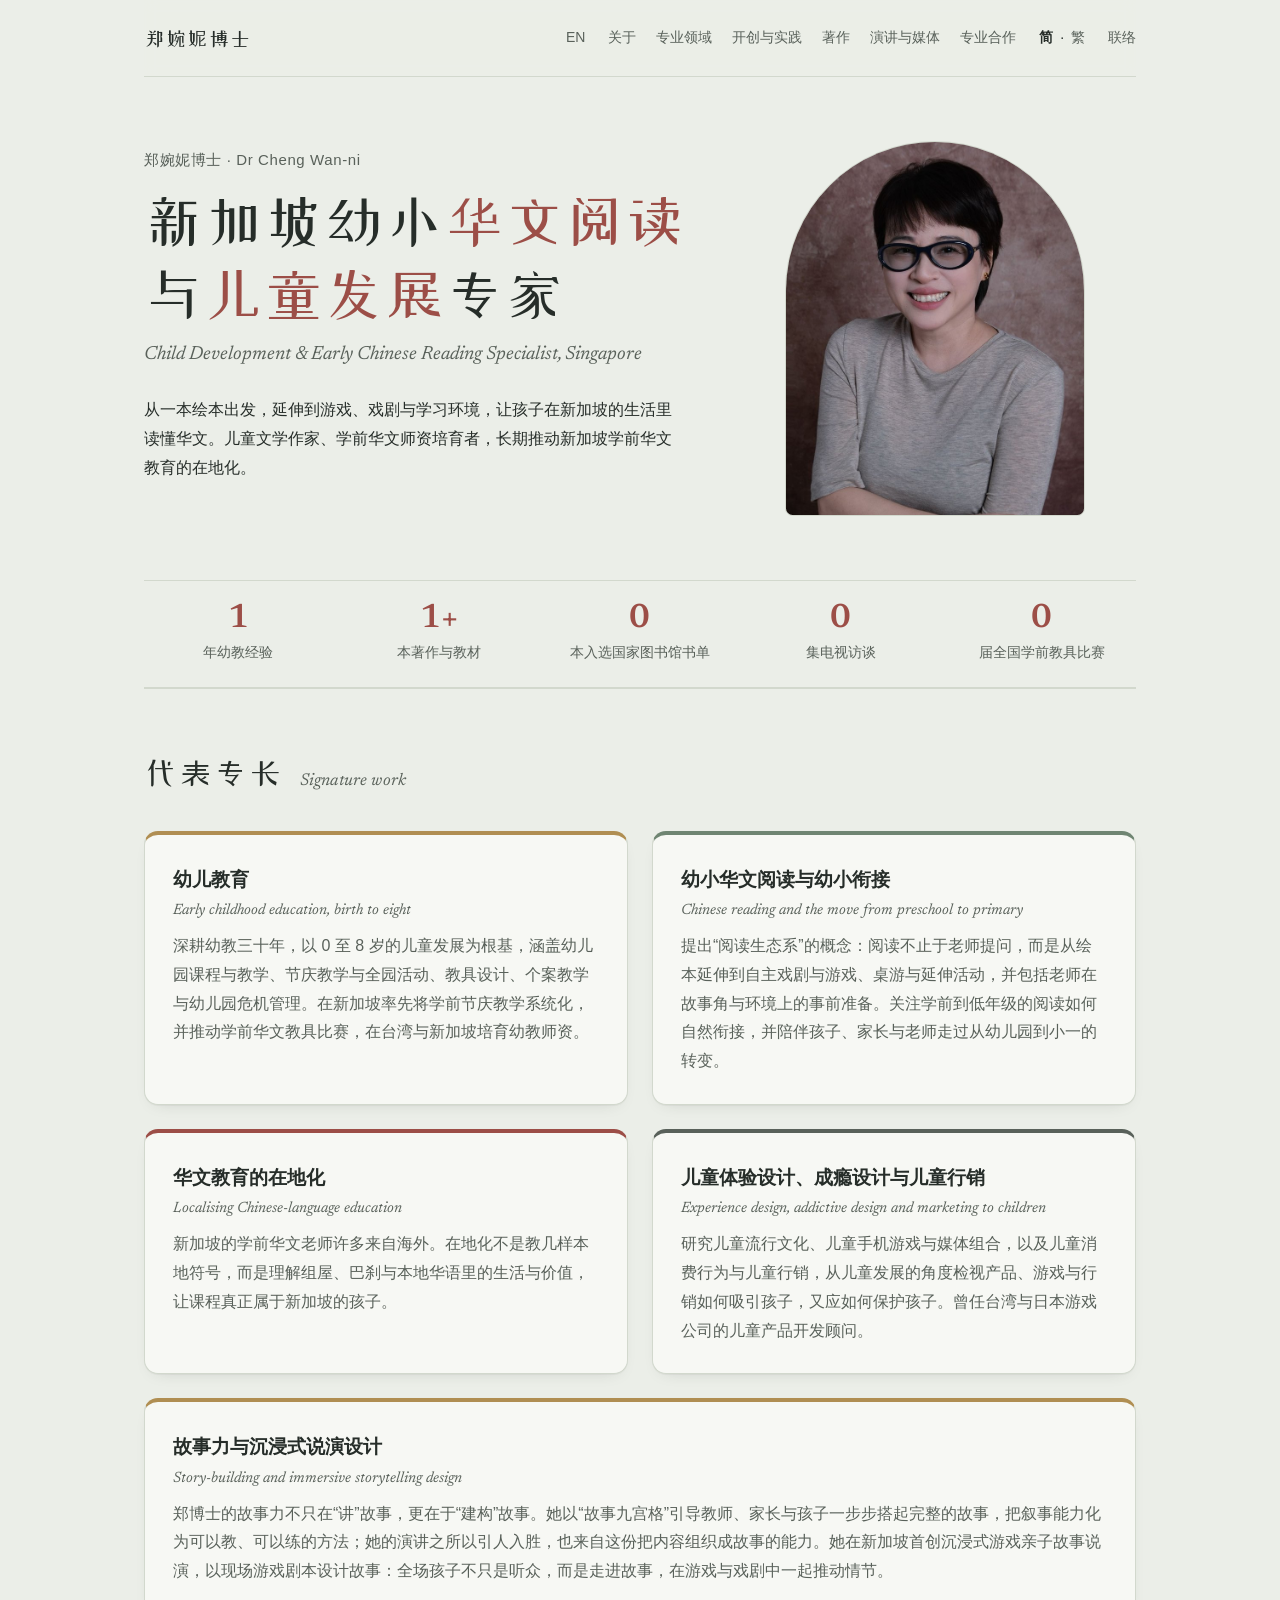
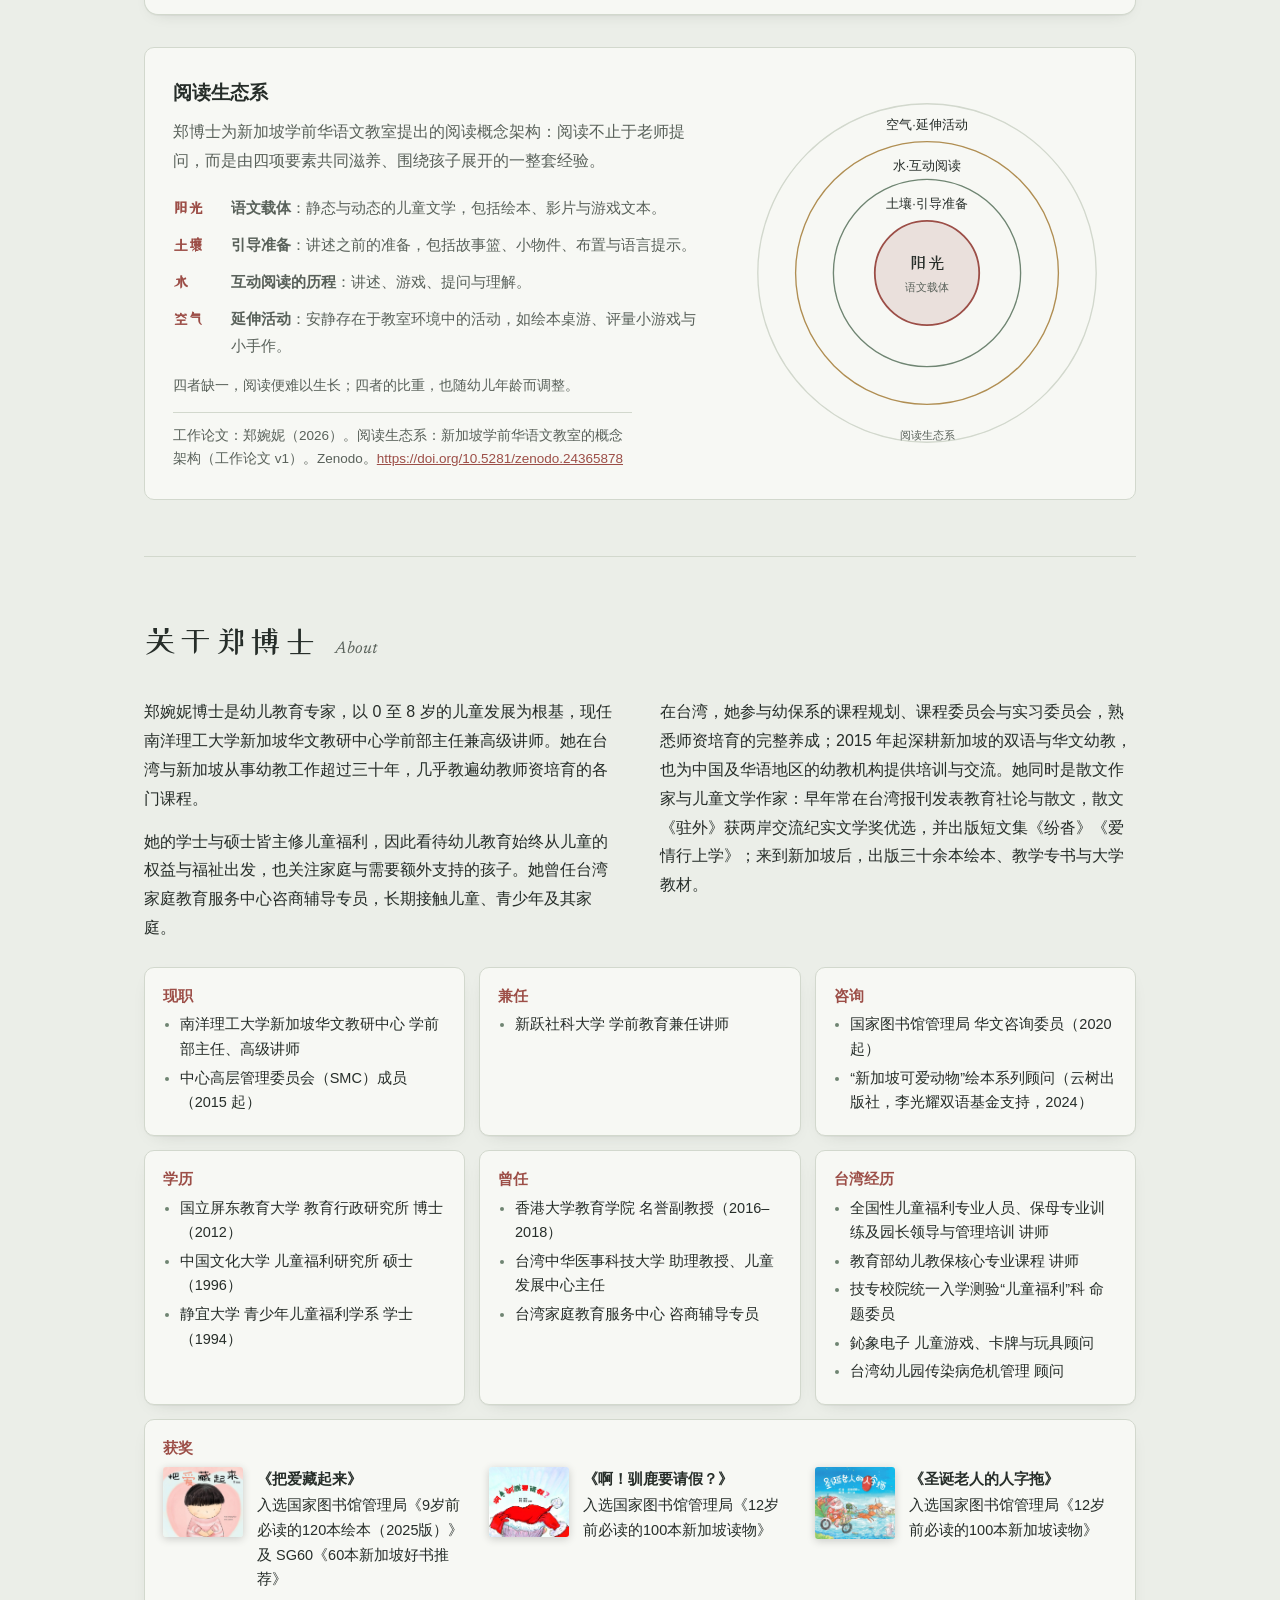
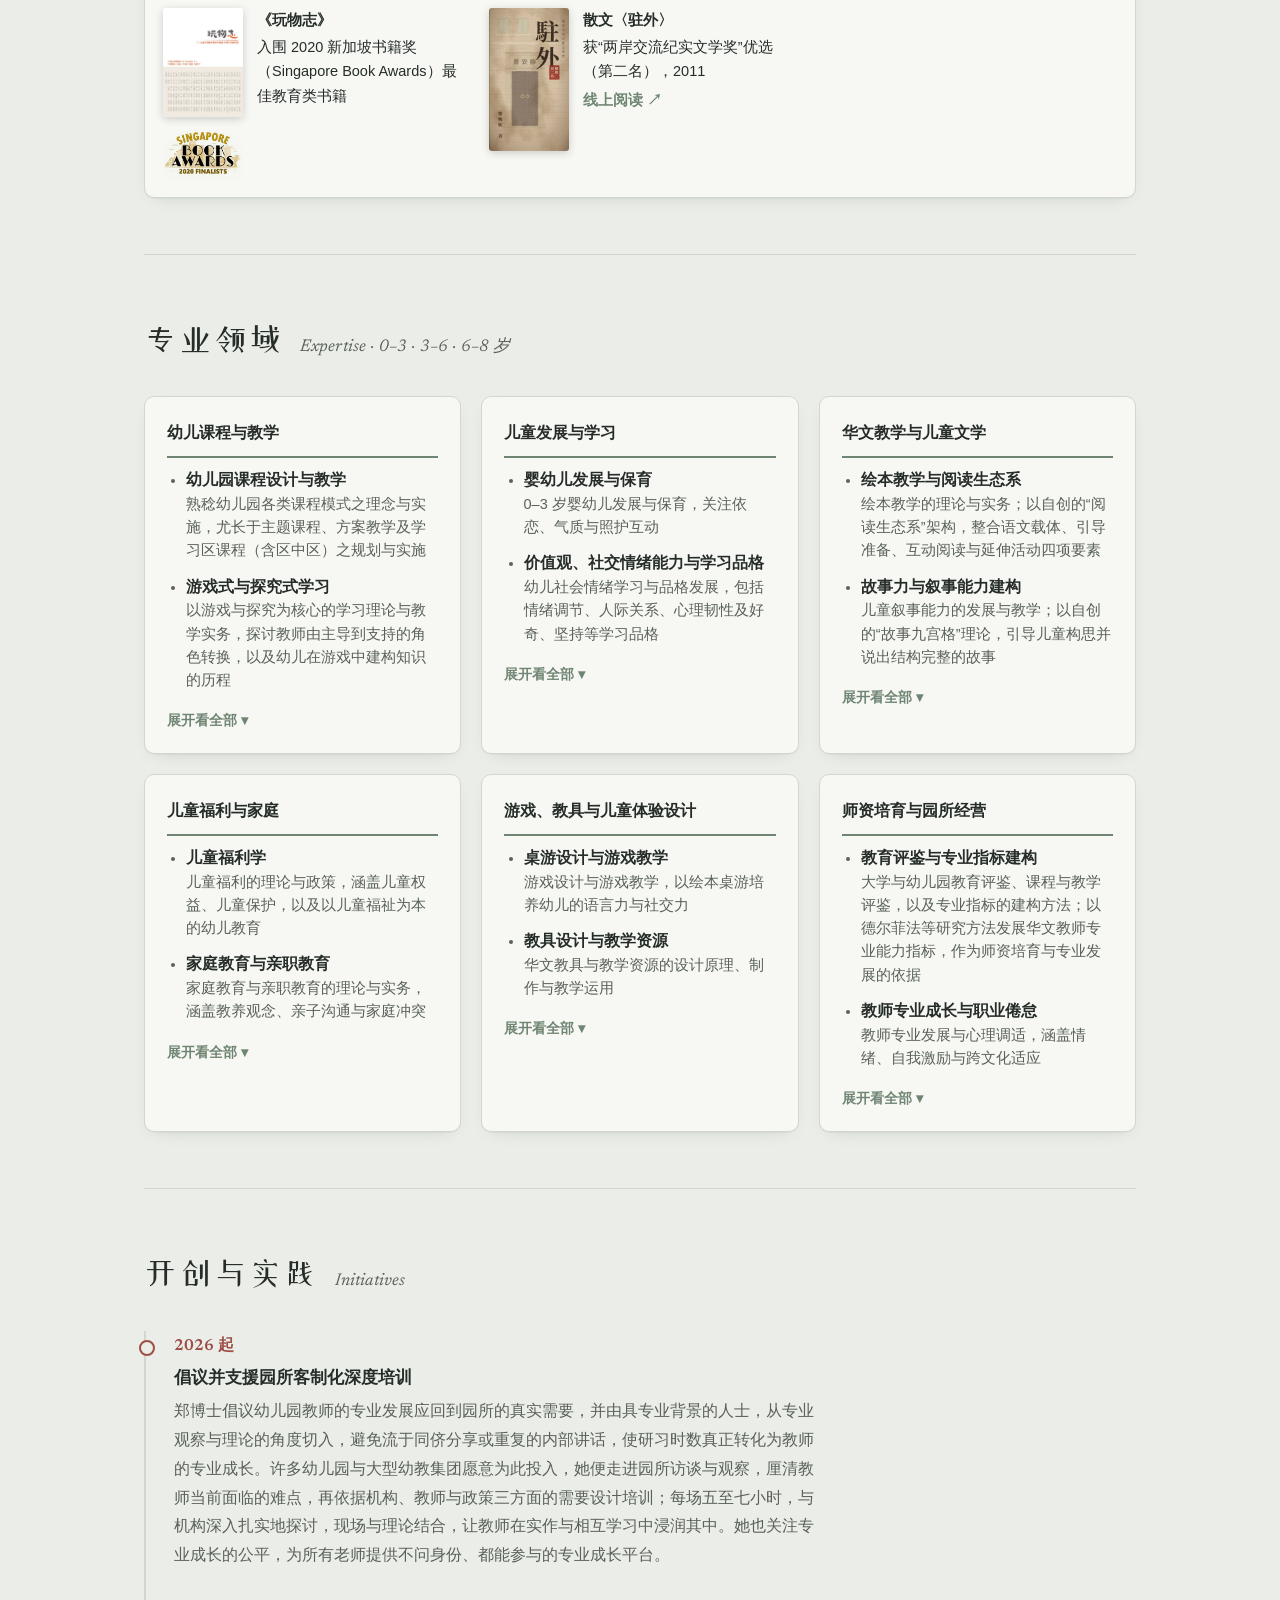
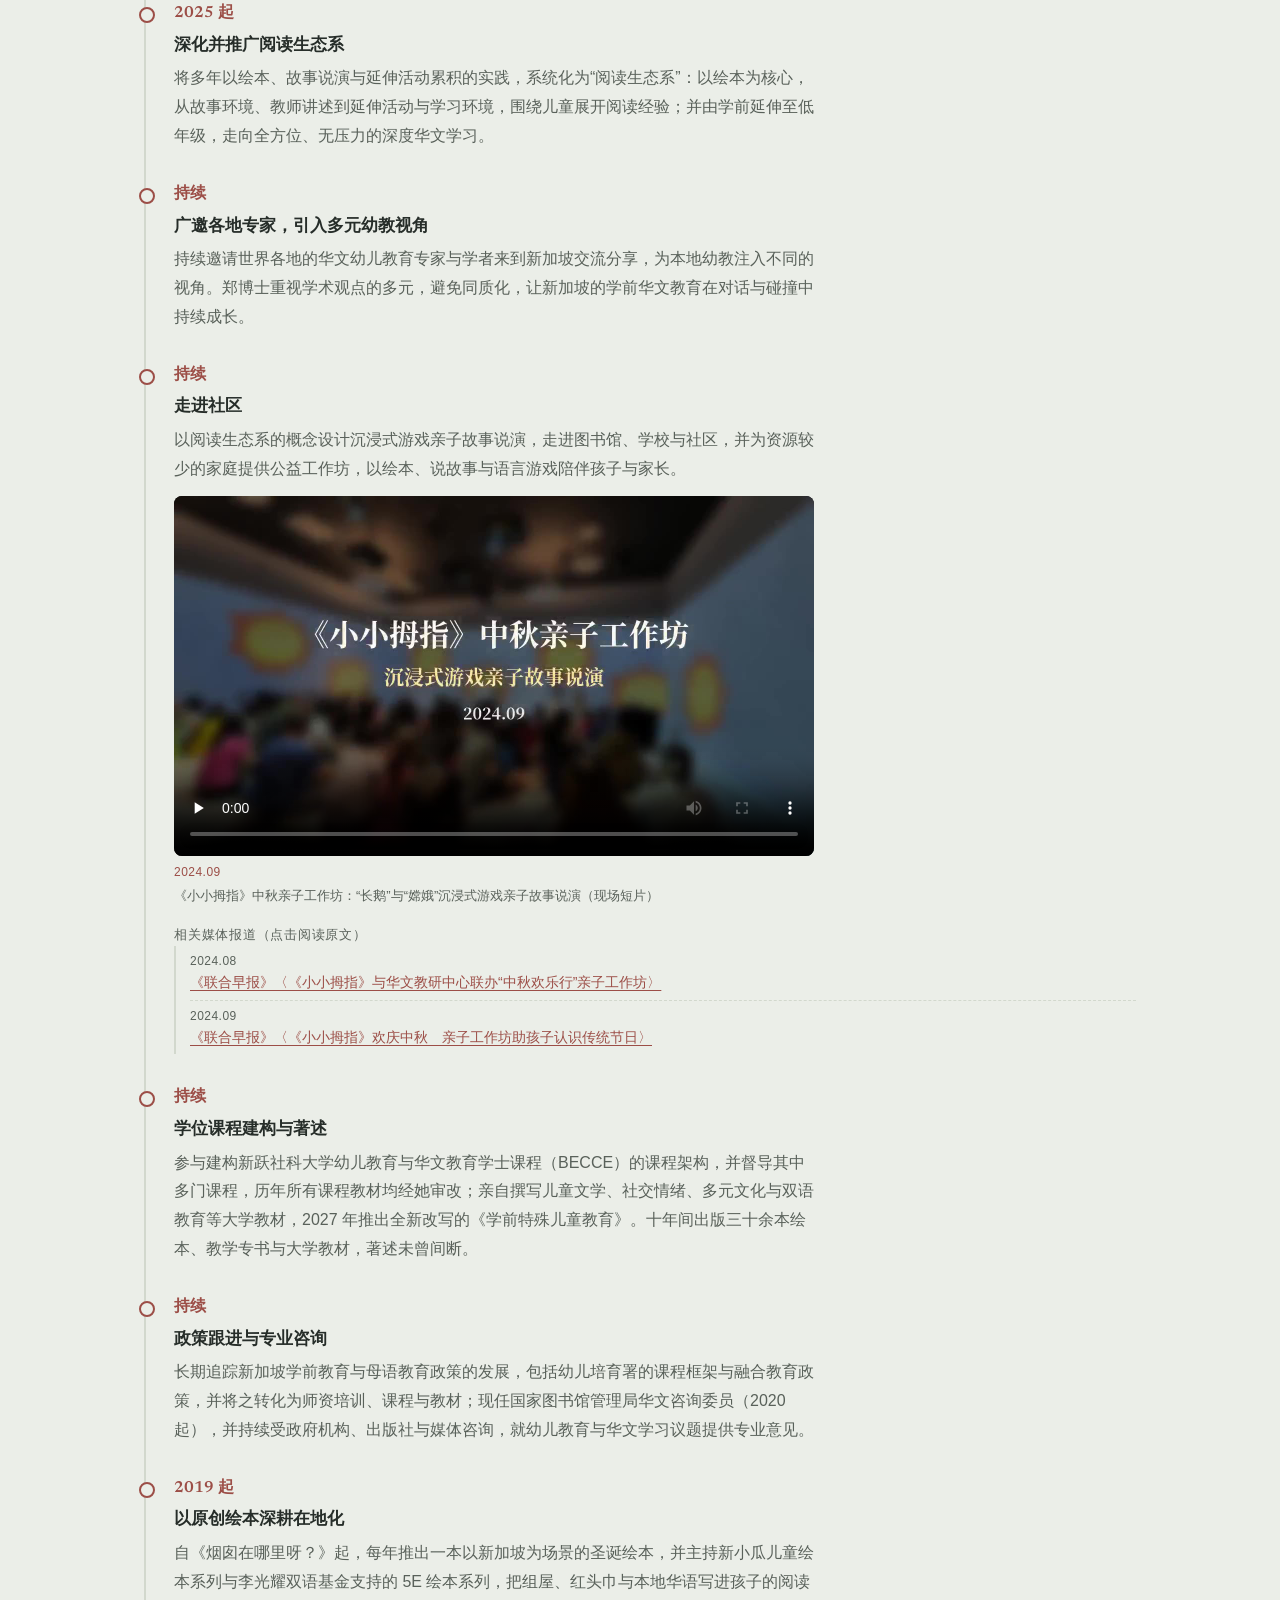
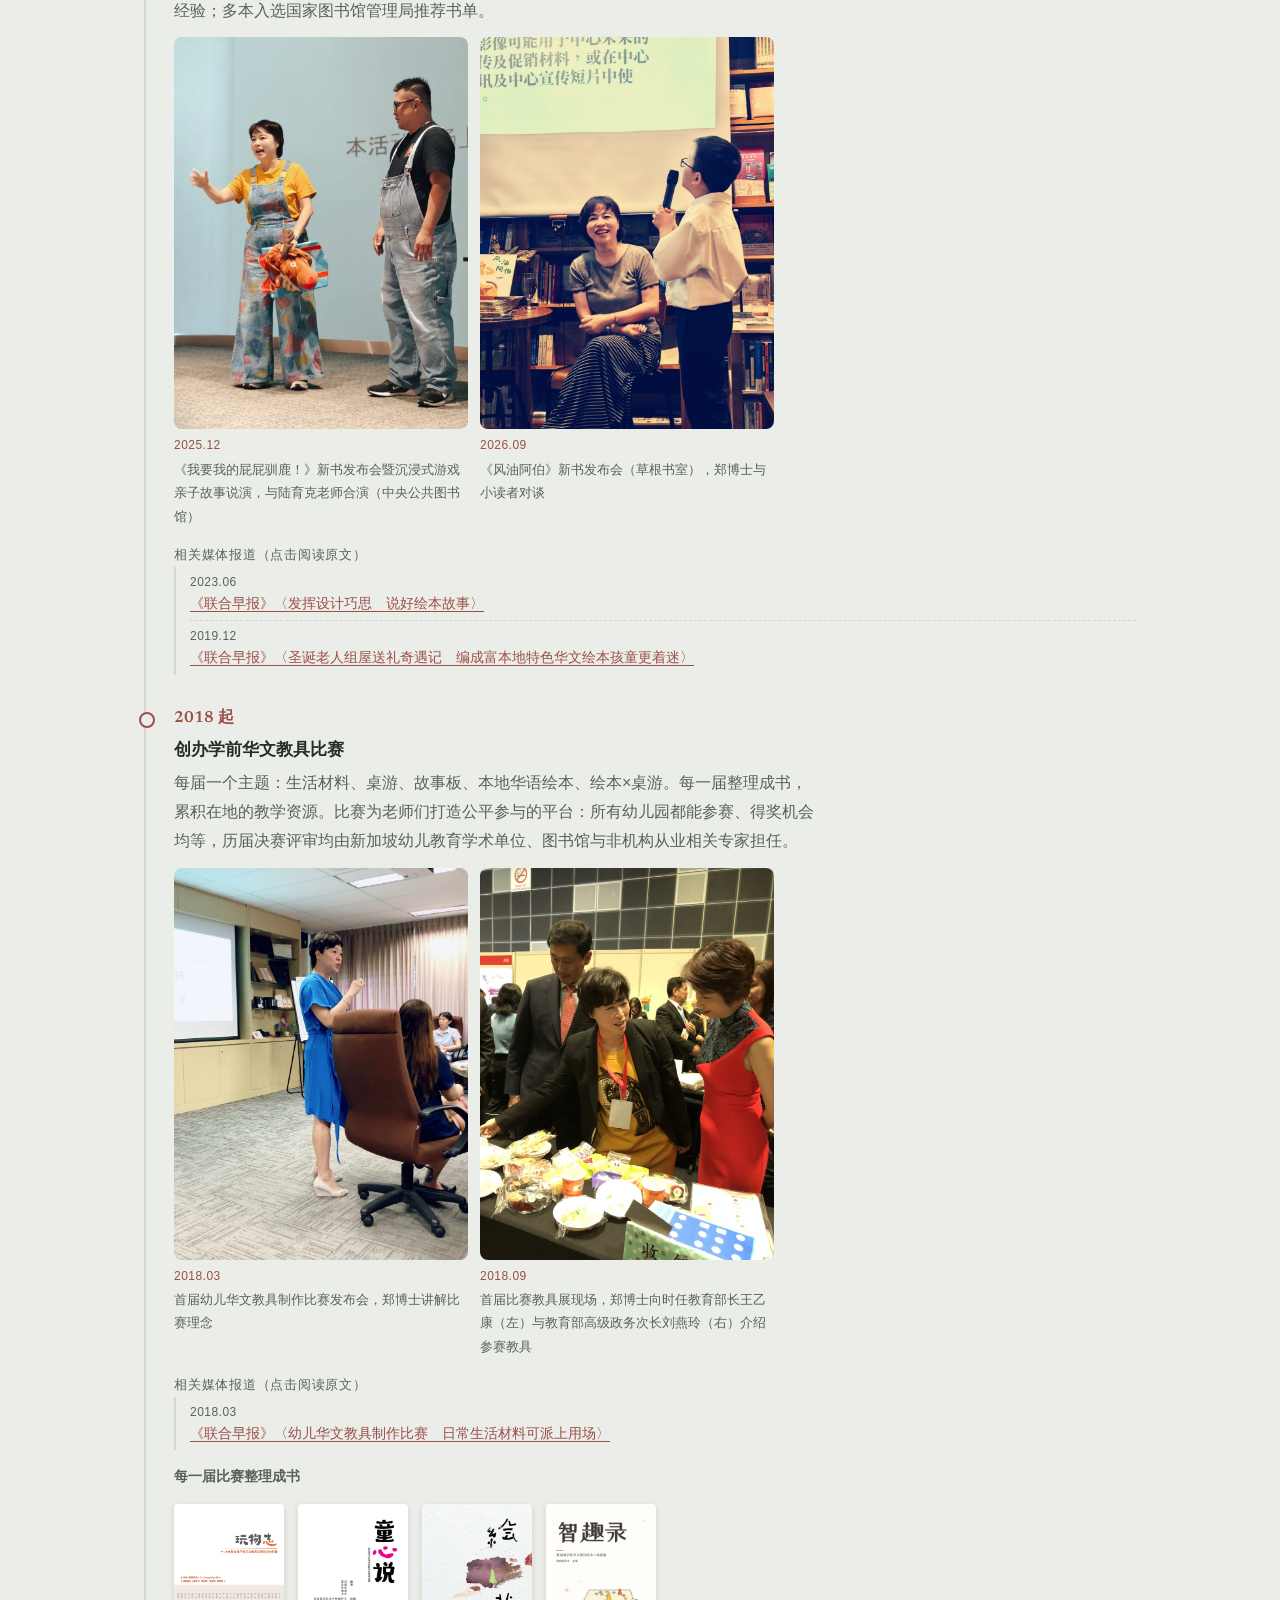
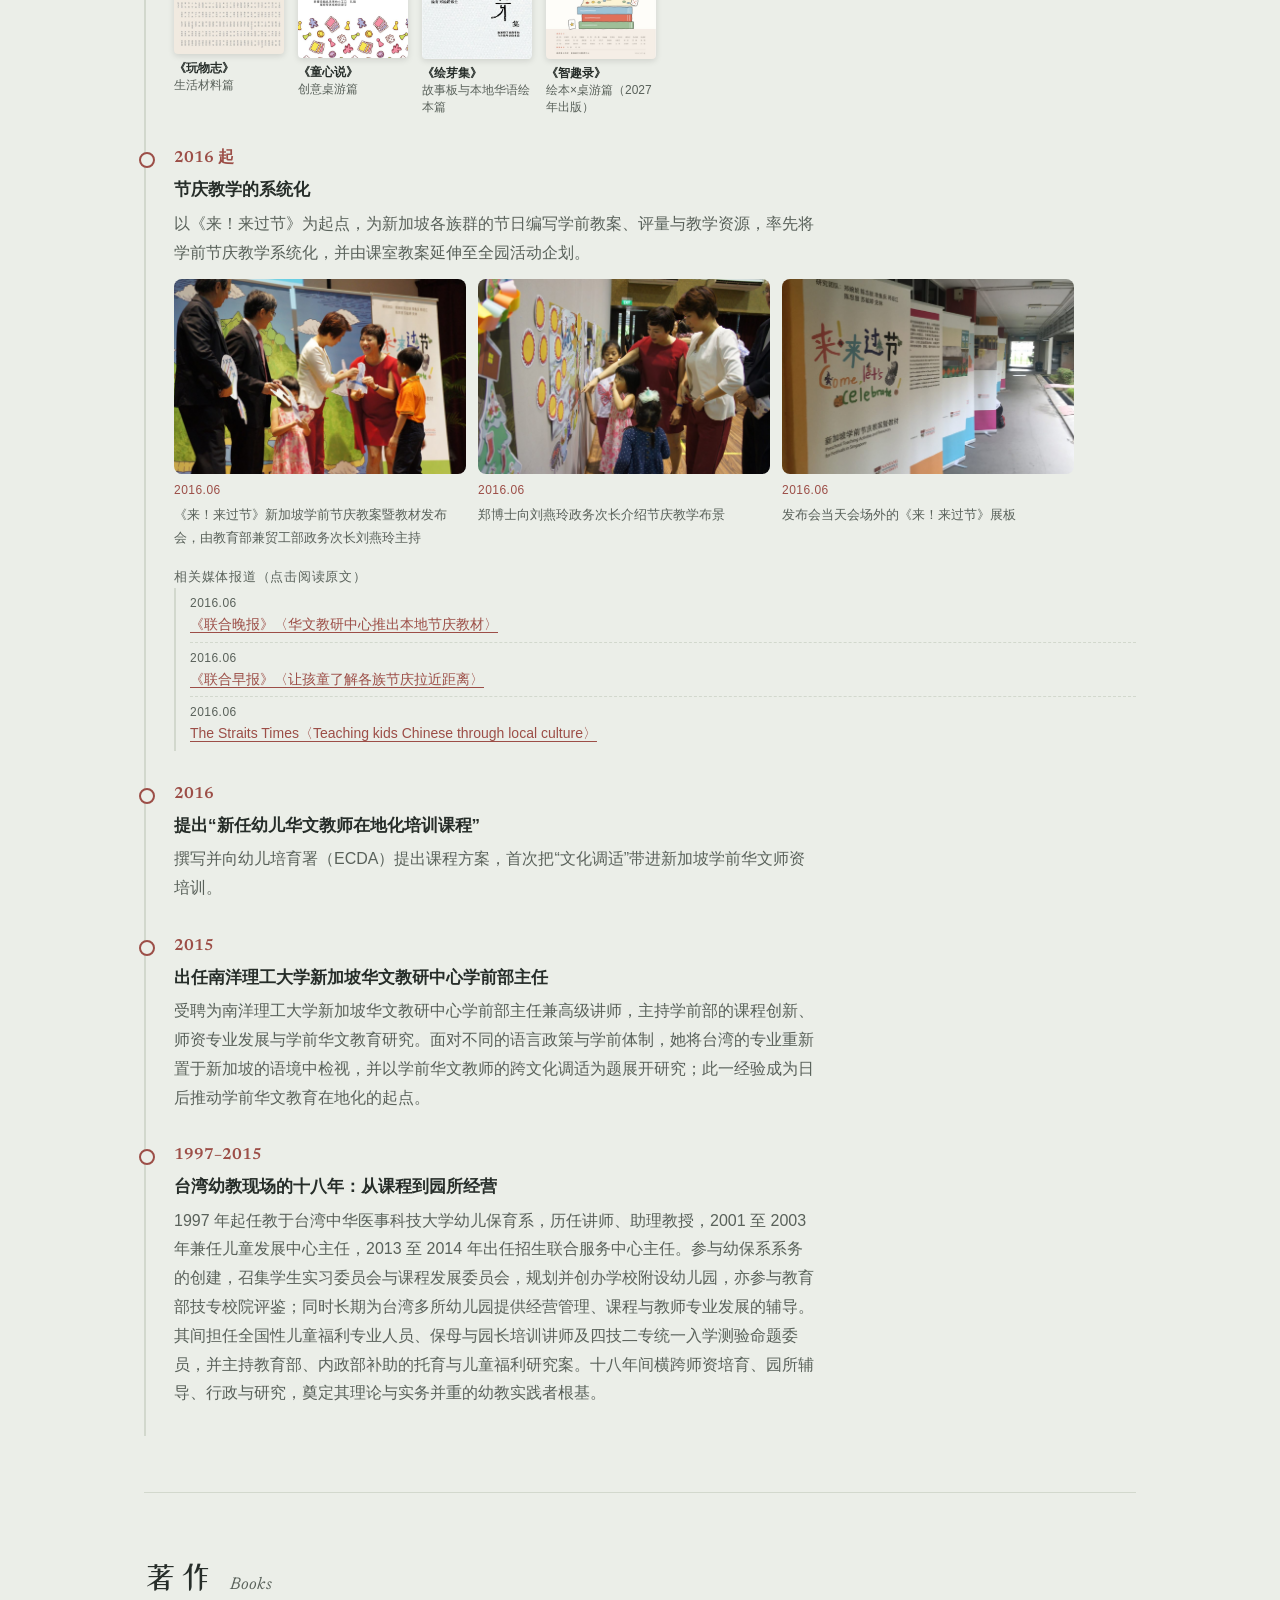
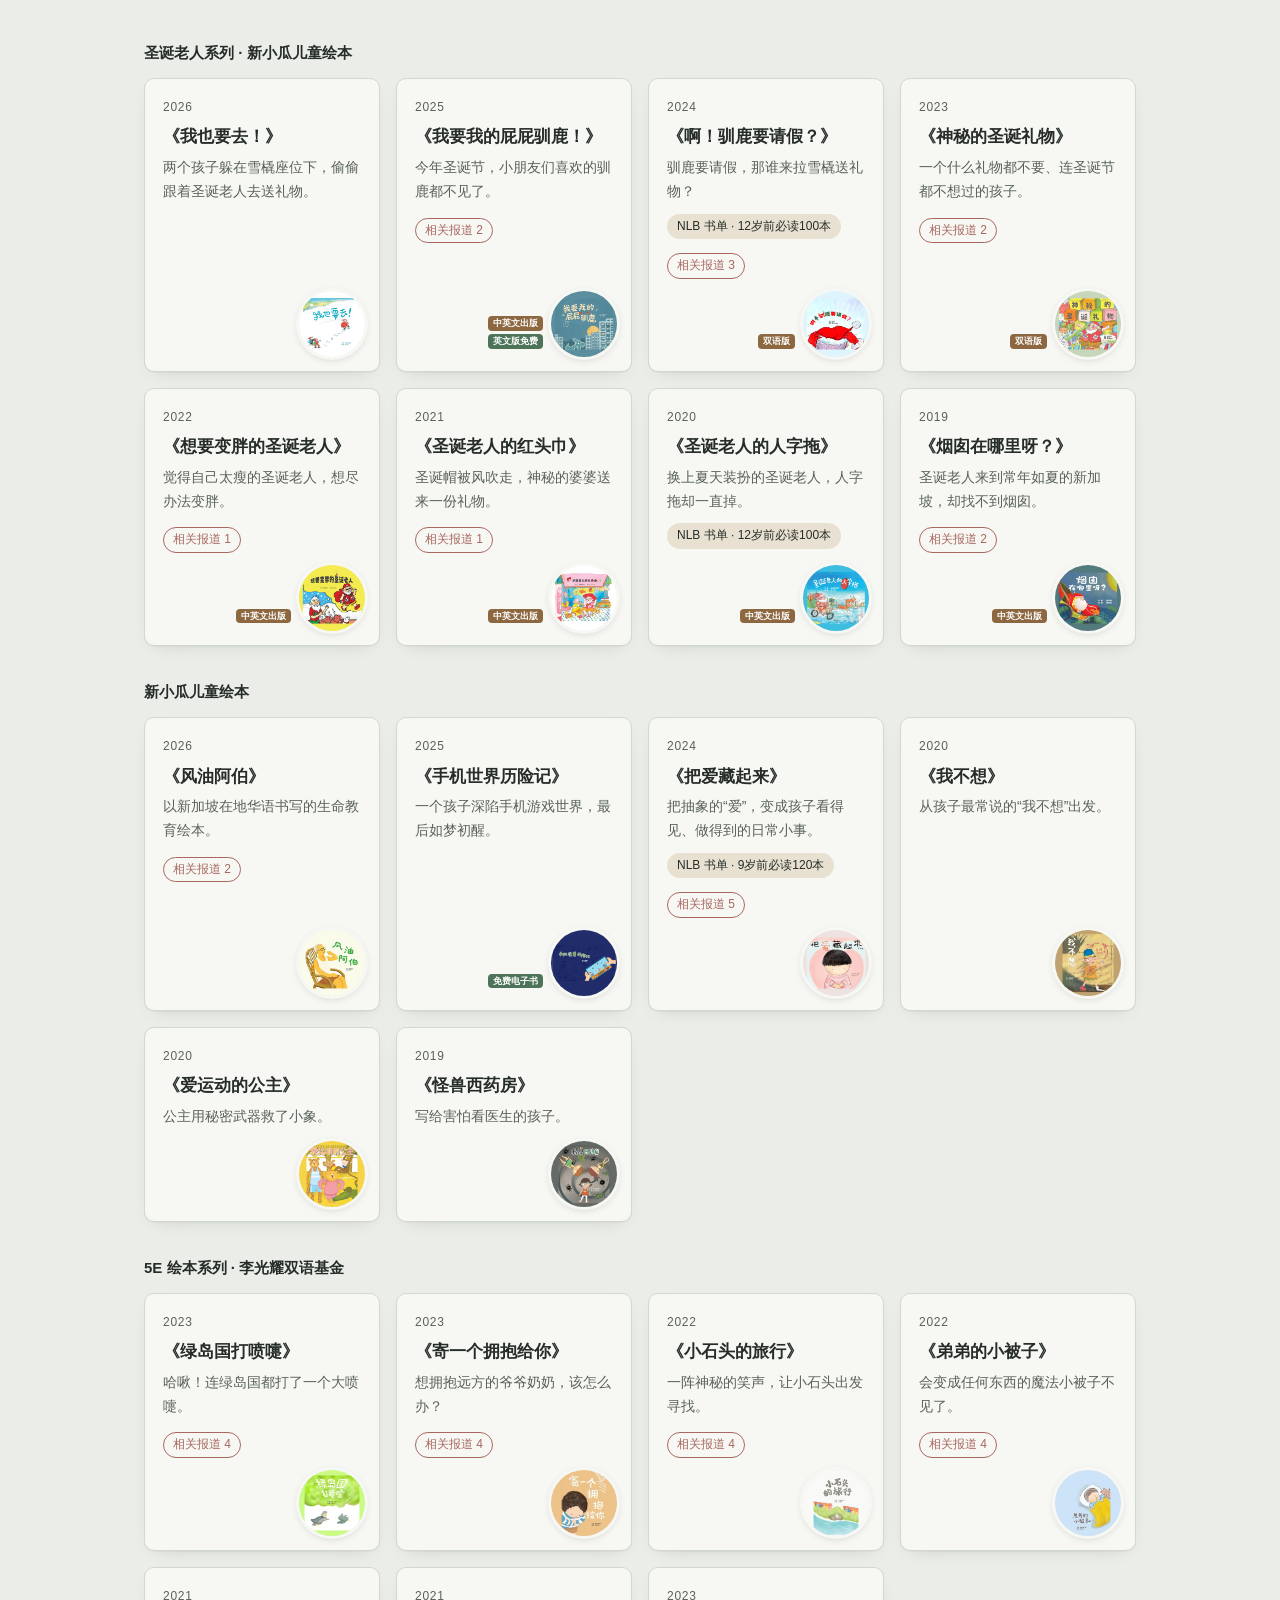
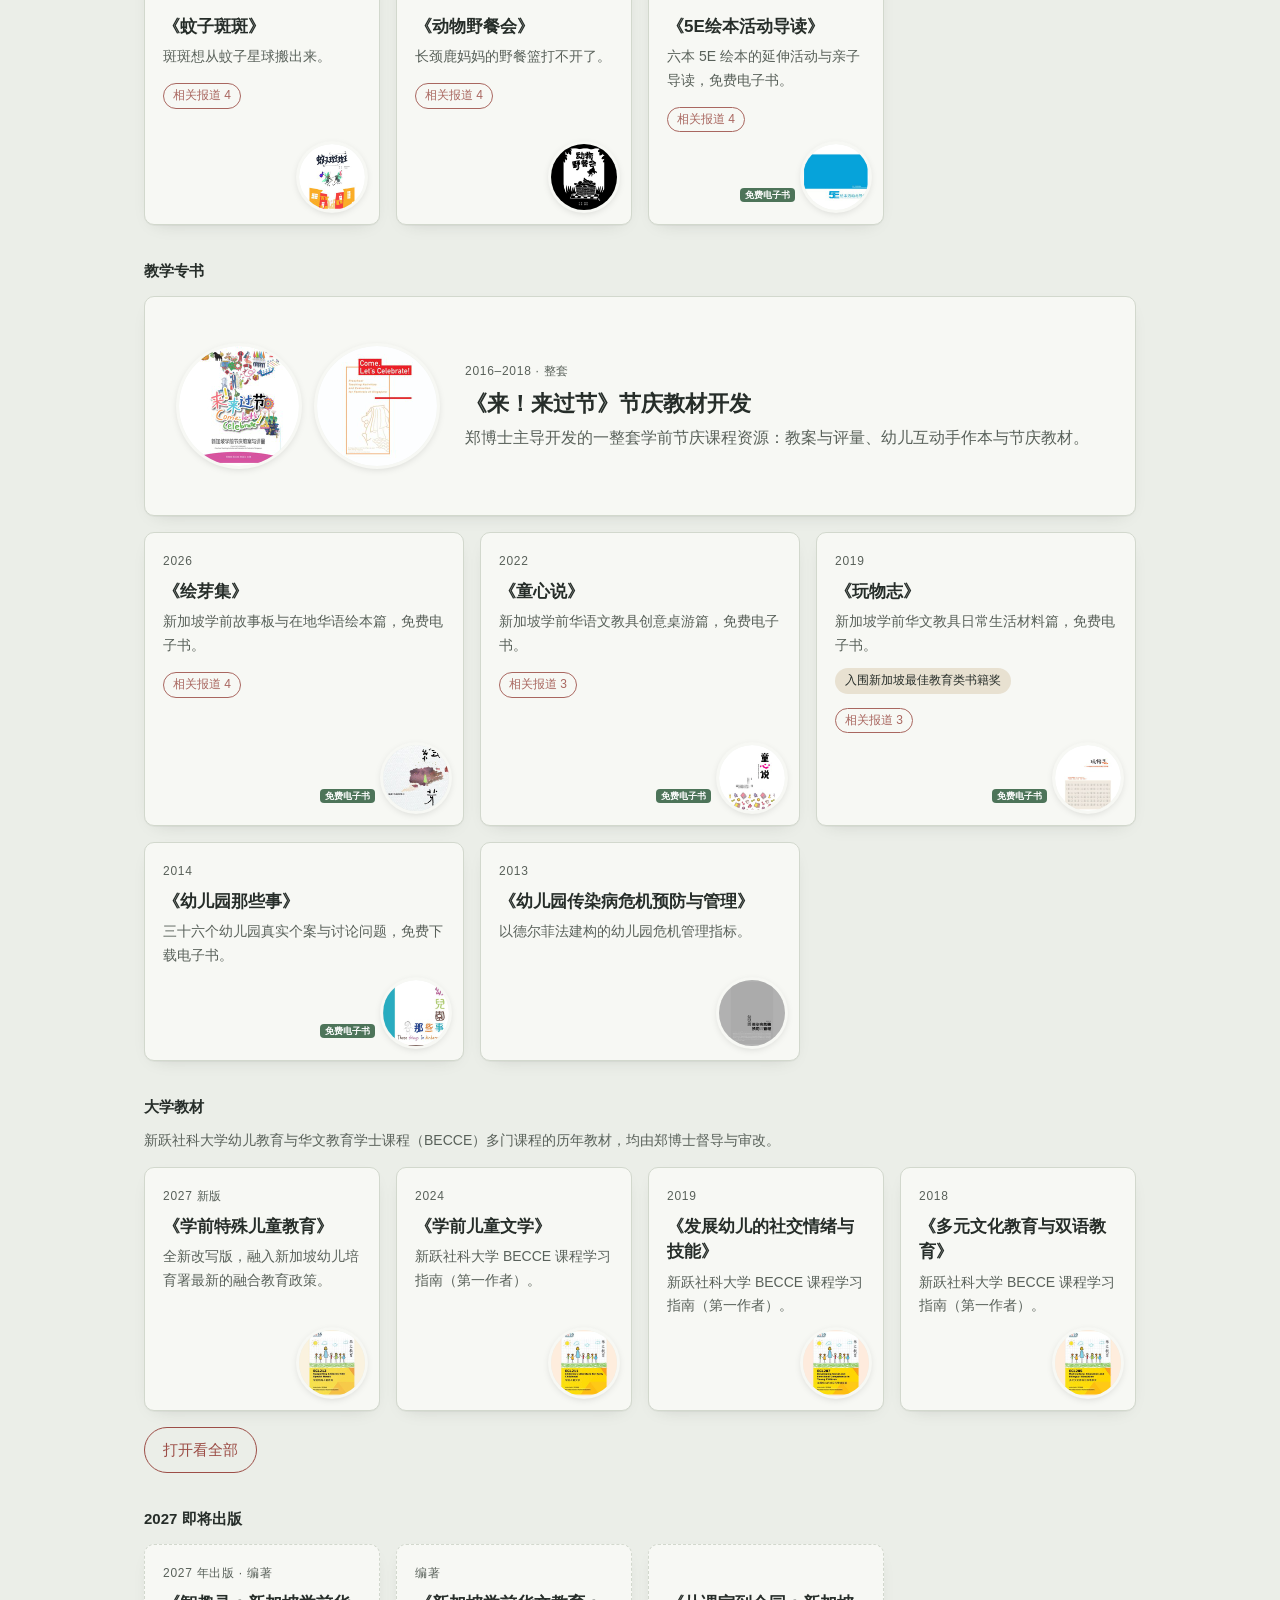
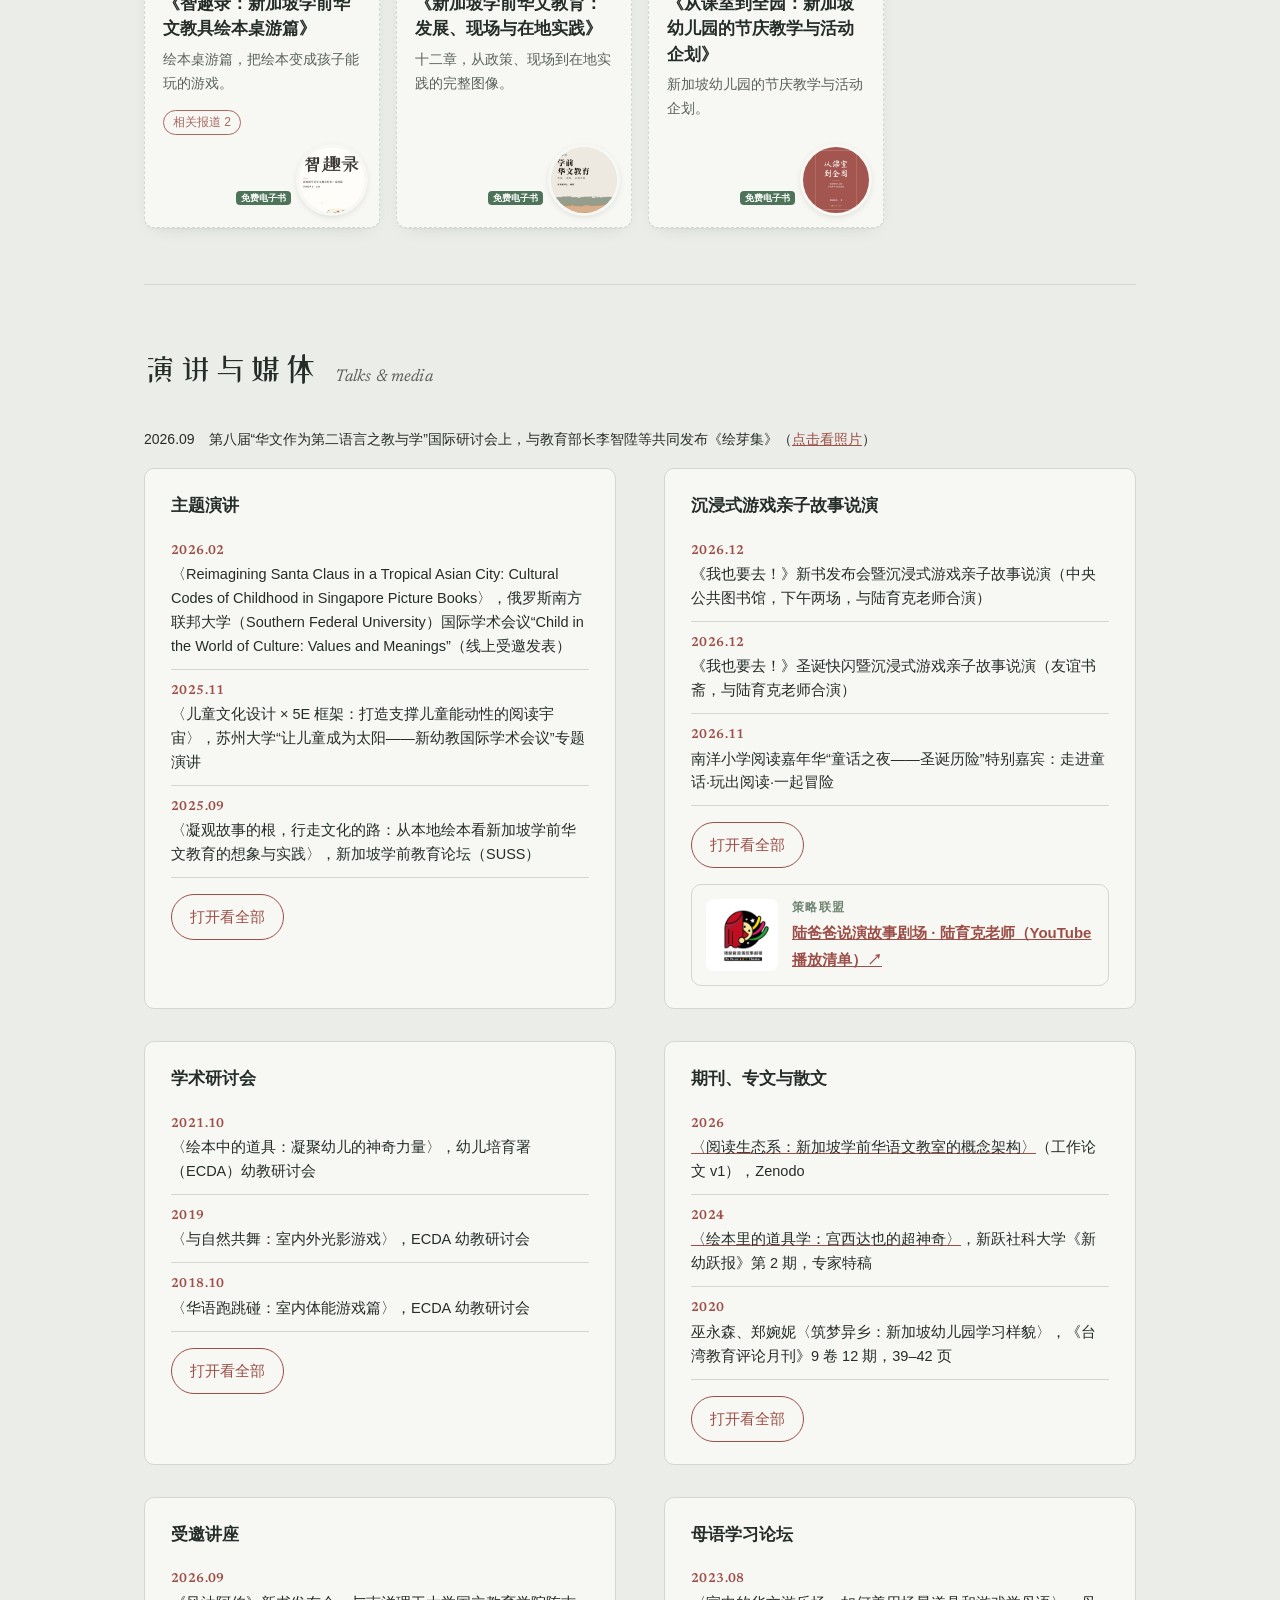
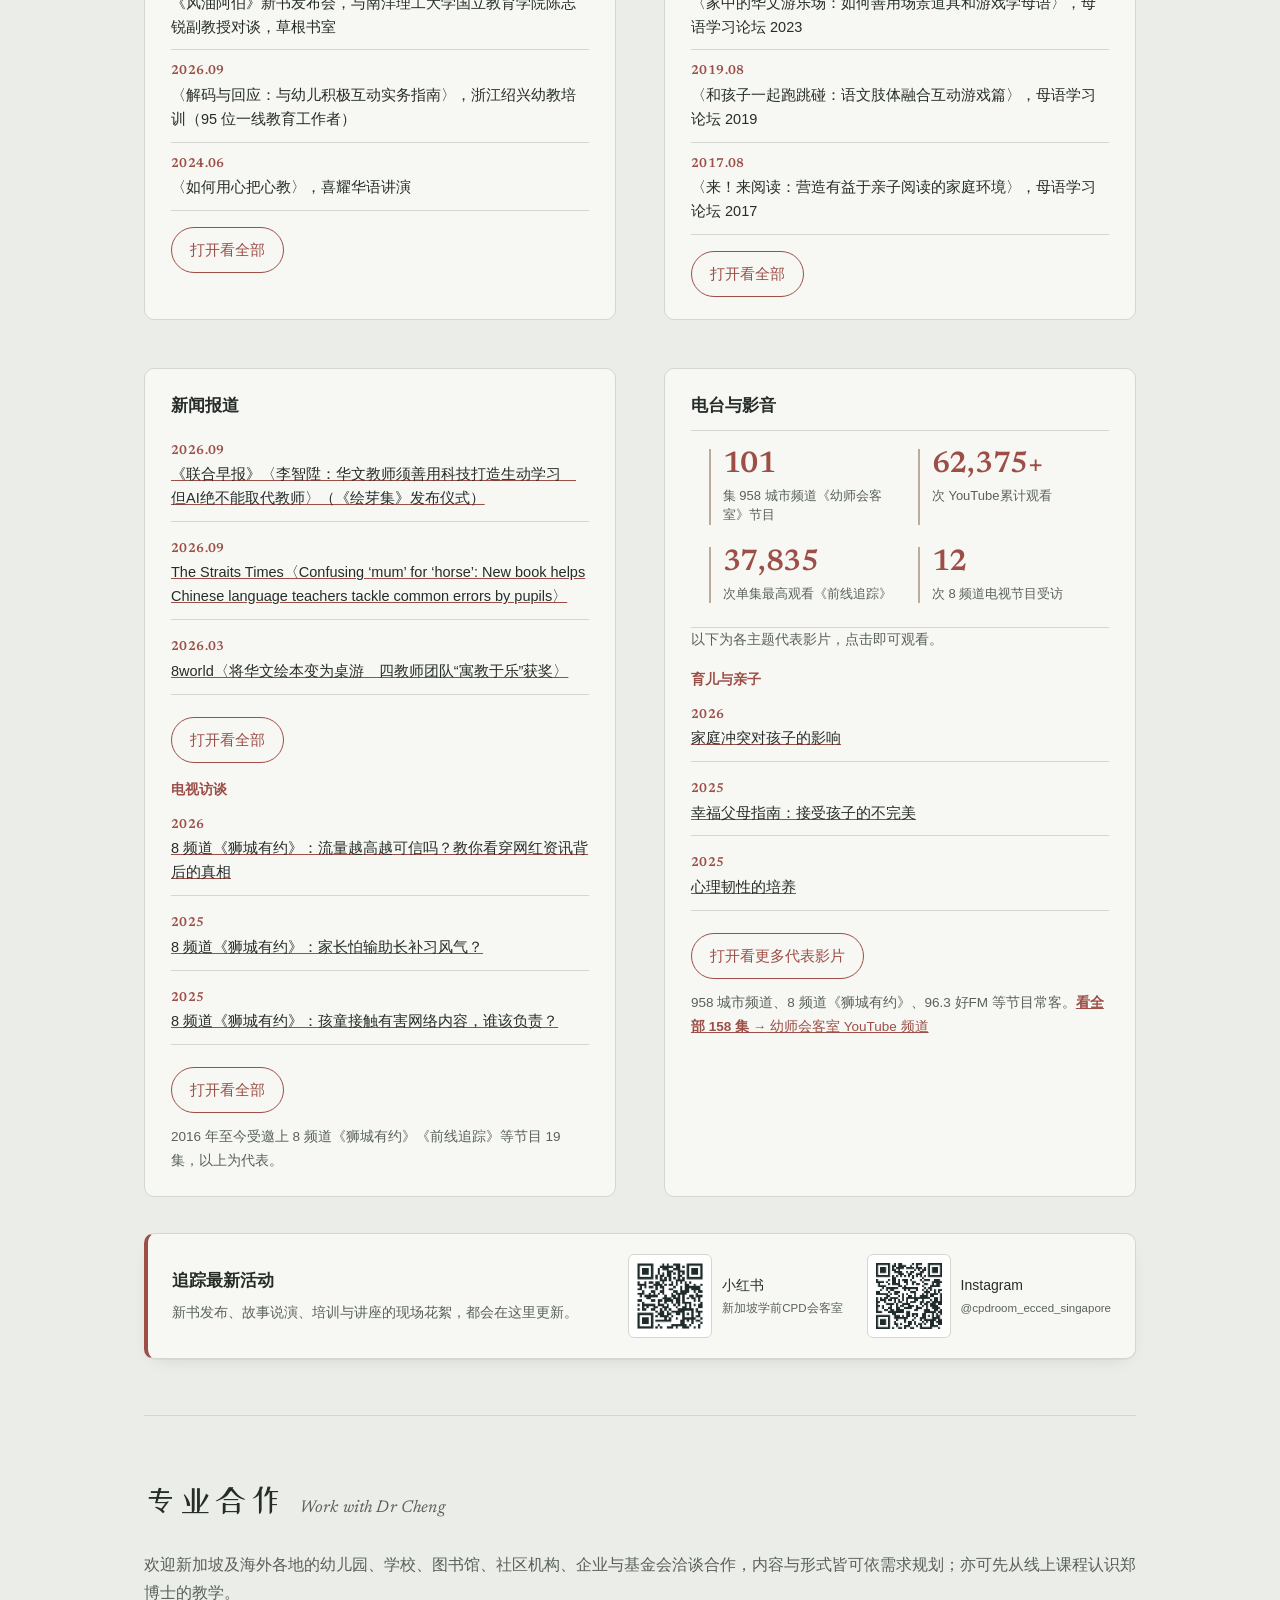
==== index.html @ da382bc5 "Rewrite Uncle Feng You intro Co-Authored-By: Claude Opus 5.5 <noreply@anthropic.com> Claude-Session:" ====
<!DOCTYPE html>
<html lang="zh-Hans">
<head>
<meta charset="utf-8">
<meta name="referrer" content="strict-origin-when-cross-origin">
<meta name="viewport" content="width=device-width, initial-scale=1">
<title>郑婉妮博士 Dr Cheng Wan-ni｜新加坡幼小华文阅读与儿童发展专家</title>
<meta name="description" content="郑婉妮博士（鄭婉妮，Dr Cheng Wan-ni / Cheng Wanni），南洋理工大学新加坡华文教研中心学前部主任兼高级讲师，幼儿教育与儿童文学专家，三十年幼教经验，出版三十余本绘本、教学专书与大学教材，提出“阅读生态系”，首创沉浸式游戏亲子故事说演。">
<link rel="canonical" href="https://drchengwanni.com/">
<link rel="alternate" hreflang="zh-Hans" href="https://drchengwanni.com/"><link rel="alternate" hreflang="zh-Hant" href="https://drchengwanni.com/zh-hant"><link rel="alternate" hreflang="en" href="https://drchengwanni.com/en"><link rel="alternate" hreflang="x-default" href="https://drchengwanni.com/">
<meta property="og:type" content="profile"><meta property="og:title" content="郑婉妮博士 Dr Cheng Wan-ni｜新加坡幼小华文阅读与儿童发展专家"><meta property="og:description" content="郑婉妮博士（鄭婉妮，Dr Cheng Wan-ni / Cheng Wanni），南洋理工大学新加坡华文教研中心学前部主任兼高级讲师，幼儿教育与儿童文学专家，三十年幼教经验，出版三十余本绘本、教学专书与大学教材，提出“阅读生态系”，首创沉浸式游戏亲子故事说演。"><meta property="og:url" content="https://drchengwanni.com/"><meta property="og:image" content="https://drchengwanni.com/img/portrait.jpg">
<meta property="og:site_name" content="Dr Cheng Wan-ni 鄭婉妮博士"><meta property="og:locale" content="zh_CN"><meta property="og:image:alt" content="郑婉妮博士 Dr Cheng Wan-ni｜新加坡幼小华文阅读与儿童发展专家"><meta name="twitter:card" content="summary_large_image"><meta name="twitter:title" content="郑婉妮博士 Dr Cheng Wan-ni｜新加坡幼小华文阅读与儿童发展专家"><meta name="twitter:description" content="郑婉妮博士（鄭婉妮，Dr Cheng Wan-ni / Cheng Wanni），南洋理工大学新加坡华文教研中心学前部主任兼高级讲师，幼儿教育与儿童文学专家，三十年幼教经验，出版三十余本绘本、教学专书与大学教材，提出“阅读生态系”，首创沉浸式游戏亲子故事说演。"><meta name="twitter:image" content="https://drchengwanni.com/img/portrait.jpg">
<script type="application/ld+json">{"@context": "https://schema.org", "@graph": [{"@type": "ProfilePage", "@id": "https://drchengwanni.com/#profilepage", "url": "https://drchengwanni.com/", "name": "郑婉妮博士 Dr Cheng Wan-ni｜新加坡幼小华文阅读与儿童发展专家", "description": "郑婉妮博士（鄭婉妮，Dr Cheng Wan-ni / Cheng Wanni），南洋理工大学新加坡华文教研中心学前部主任兼高级讲师，幼儿教育与儿童文学专家，三十年幼教经验，出版三十余本绘本、教学专书与大学教材，提出“阅读生态系”，首创沉浸式游戏亲子故事说演。", "inLanguage": "zh-Hans", "mainEntity": {"@id": "https://drchengwanni.com/#person"}, "about": {"@id": "https://drchengwanni.com/#person"}, "isPartOf": {"@type": "WebSite", "@id": "https://drchengwanni.com/#website", "url": "https://drchengwanni.com/", "name": "Dr Cheng Wan-ni 鄭婉妮博士"}, "primaryImageOfPage": {"@type": "ImageObject", "url": "https://drchengwanni.com/img/portrait.jpg"}, "dateModified": "2026-11-23T21:17:31+08:00"}, {"@type": "Person", "name": "郑婉妮", "@id": "https://drchengwanni.com/#person", "alternateName": ["鄭婉妮", "鄭婉妮博士", "郑婉妮博士", "Dr Cheng Wan-ni", "Cheng Wan-ni", "Cheng Wanni", "Wanni Cheng", "Dr Cheng Wanni", "Wan-ni Cheng"], "image": "https://drchengwanni.com/img/portrait.jpg", "honorificPrefix": "Dr", "jobTitle": "Dean of Early Childhood Care and Education (ECCE) and Senior Lecturer", "worksFor": {"@type": "Organization", "name": "Singapore Centre for Chinese Language (SCCL) 新加坡华文教研中心", "parentOrganization": {"@type": "CollegeOrUniversity", "name": "Nanyang Technological University (NTU), Singapore 南洋理工大学"}}, "alumniOf": "National Pingtung University of Education", "url": "https://drchengwanni.com/", "knowsAbout": ["early childhood education", "children's literature", "Chinese reading", "picture books", "preschool Chinese language education", "board games for children", "storytelling", "narrative skills", "immersive story design", "沉浸式游戏亲子故事说演", "Dr Cheng's Storytelling and Play for Families"], "sameAs": ["https://orcid.org/0009-0001-5829-668X", "https://sccl.sg/en/about/staff/125-dean/182-dr-cheng-wan-ni", "https://www.sccl.sg/zh/about/staff-cn/126-dean/272-dr-cheng-wan-ni", "https://afcc.com.sg/2019/lightbox-speaker/cheng-wan-ni.html"], "identifier": {"@type": "PropertyValue", "propertyID": "ORCID", "value": "0009-0001-5829-668X"}, "affiliation": [{"@type": "Organization", "name": "Singapore University of Social Sciences (SUSS)", "description": "Adjunct Lecturer 兼任讲师"}], "description": "郑婉妮博士（鄭婉妮，Dr Cheng Wan-ni / Cheng Wanni），南洋理工大学新加坡华文教研中心学前部主任兼高级讲师，幼儿教育与儿童文学专家，三十年幼教经验，出版三十余本绘本、教学专书与大学教材，提出“阅读生态系”，首创沉浸式游戏亲子故事说演。"}, {"@type": "Book", "name": "烟囱在哪里呀？", "alternateName": "Where's the Chimney?", "author": {"@id": "https://drchengwanni.com/#person"}}, {"@type": "Book", "name": "圣诞老人的人字拖", "alternateName": "Santa's Flip-Flops", "author": {"@id": "https://drchengwanni.com/#person"}}, {"@type": "Book", "name": "圣诞老人的红头巾", "alternateName": "Santa's Red Headscarf", "author": {"@id": "https://drchengwanni.com/#person"}}, {"@type": "Book", "name": "想要变胖的圣诞老人", "alternateName": "Santa Wants to Get Fat", "author": {"@id": "https://drchengwanni.com/#person"}}, {"@type": "Book", "name": "神秘的圣诞礼物", "alternateName": "The Mysterious Christmas Gift", "author": {"@id": "https://drchengwanni.com/#person"}}, {"@type": "Book", "name": "啊！驯鹿要请假？", "alternateName": "Oh Dear! Santa's Reindeers Need a Break", "author": {"@id": "https://drchengwanni.com/#person"}}, {"@type": "Book", "name": "我要我的屁屁驯鹿！", "alternateName": "I Want My Farty Reindeer!", "author": {"@id": "https://drchengwanni.com/#person"}}, {"@type": "Book", "name": "我也要去！", "alternateName": "I Want to Go Too!", "author": {"@id": "https://drchengwanni.com/#person"}}, {"@type": "Book", "name": "风油阿伯", "alternateName": "Uncle Feng You", "author": {"@id": "https://drchengwanni.com/#person"}}, {"@type": "Book", "name": "把爱藏起来", "alternateName": "What is Love?", "author": {"@id": "https://drchengwanni.com/#person"}}, {"@type": "Book", "name": "手机世界历险记", "alternateName": "Lost in Screen World", "author": {"@id": "https://drchengwanni.com/#person"}}, {"@type": "Book", "name": "我不想", "author": {"@id": "https://drchengwanni.com/#person"}}, {"@type": "Book", "name": "怪兽西药房", "author": {"@id": "https://drchengwanni.com/#person"}}, {"@type": "Book", "name": "爱运动的公主", "alternateName": "The Princess Who Likes to Exercise", "author": {"@id": "https://drchengwanni.com/#person"}}, {"@type": "Book", "name": "绿岛国打喷嚏", "alternateName": "Ah-Choo!", "author": {"@id": "https://drchengwanni.com/#person"}}, {"@type": "Book", "name": "蚊子斑斑", "alternateName": "Mozzie Finds a New Home", "author": {"@id": "https://drchengwanni.com/#person"}}, {"@type": "Book", "name": "动物野餐会", "alternateName": "The Animals' Picnic", "author": {"@id": "https://drchengwanni.com/#person"}}, {"@type": "Book", "name": "小石头的旅行", "author": {"@id": "https://drchengwanni.com/#person"}}, {"@type": "Book", "name": "寄一个拥抱给你", "alternateName": "A Hug for You!", "author": {"@id": "https://drchengwanni.com/#person"}}, {"@type": "Book", "name": "弟弟的小被子", "alternateName": "My Blankie", "author": {"@id": "https://drchengwanni.com/#person"}}, {"@type": "Book", "name": "5E绘本活动导读", "alternateName": "The 5E Teaching Guide: Activities for Teachers and Parents to Facilitate Chinese Language Learning", "author": {"@id": "https://drchengwanni.com/#person"}}, {"@type": "Book", "name": "来！来过节节庆教材开发", "alternateName": "Come, Let's Celebrate! Festival Teaching Resources", "author": {"@id": "https://drchengwanni.com/#person"}}, {"@type": "Book", "name": "来！来过节英文版", "alternateName": "Come, Let's Celebrate! Preschool Teaching Activities and Evaluation for Festivals of Singapore", "author": {"@id": "https://drchengwanni.com/#person"}}, {"@type": "Book", "name": "玩物志", "author": {"@id": "https://drchengwanni.com/#person"}}, {"@type": "Book", "name": "童心说", "author": {"@id": "https://drchengwanni.com/#person"}}, {"@type": "Book", "name": "绘芽集", "author": {"@id": "https://drchengwanni.com/#person"}}, {"@type": "Book", "name": "幼儿园那些事", "alternateName": "Those Things in Kindergarten", "author": {"@id": "https://drchengwanni.com/#person"}}, {"@type": "Book", "name": "幼儿园传染病危机预防与管理", "alternateName": "Crisis Prevention and Management of Infectious Diseases for Child Care Centers", "author": {"@id": "https://drchengwanni.com/#person"}}, {"@type": "Book", "name": "学前儿童文学", "alternateName": "Children's Literature for Early Childhood", "author": {"@id": "https://drchengwanni.com/#person"}}, {"@type": "Book", "name": "发展幼儿的社交情绪与技能", "alternateName": "Developing Social and Emotional Competence in Young Children", "author": {"@id": "https://drchengwanni.com/#person"}}, {"@type": "Book", "name": "多元文化教育与双语教育", "alternateName": "Multicultural Education and Bilingual Education", "author": {"@id": "https://drchengwanni.com/#person"}}, {"@type": "Book", "name": "学前特殊儿童教育", "alternateName": "Supporting Children with Special Needs", "author": {"@id": "https://drchengwanni.com/#person"}}, {"@type": "Book", "name": "幼儿阶段的戏剧与华语文教学", "alternateName": "Early Childhood Creative Drama and Chinese Language Education", "author": {"@id": "https://drchengwanni.com/#person"}}, {"@type": "Book", "name": "学前资讯科技和华文教学的整合", "alternateName": "Integrating ICT in Teaching and Learning Chinese in Early Childhood Education", "author": {"@id": "https://drchengwanni.com/#person"}}, {"@type": "Book", "name": "儿童发展评量", "alternateName": "Assessment and Intervention", "author": {"@id": "https://drchengwanni.com/#person"}}, {"@type": "Book", "name": "学前教育科研方法", "alternateName": "Research Methods for Early Childhood Education", "author": {"@id": "https://drchengwanni.com/#person"}}, {"@type": "Book", "name": "新加坡学前华文教育：发展、现场与在地实践", "author": {"@id": "https://drchengwanni.com/#person"}}, {"@type": "Book", "name": "从课室到全园：新加坡幼儿园的节庆教学与活动企划", "author": {"@id": "https://drchengwanni.com/#person"}}, {"@type": "Book", "name": "智趣录：新加坡学前华文教具绘本桌游篇", "author": {"@id": "https://drchengwanni.com/#person"}}, {"@type": "ScholarlyArticle", "name": "阅读生态系：新加坡学前华语文教室的概念架构（工作论文 v1）", "alternateName": "Reading ecosystem: A conceptual framework for Singapore preschool Chinese-language classrooms", "datePublished": "2026", "publisher": {"@type": "Organization", "name": "Zenodo"}, "identifier": "https://doi.org/10.5281/zenodo.24365878", "url": "https://doi.org/10.5281/zenodo.24365878", "author": {"@id": "https://drchengwanni.com/#person"}}]}</script>
<meta name="msvalidate.01" content="65DCB80CF857319ACE1B2F95756CDE15" />
<link rel="stylesheet" href="fonts/fonts.css">
<style>
:root{
  /* 莫兰迪：灰绿纸底 + 砖粉强调 + 土黄辅色；版面：左文右图的书页式首屏，下方单栏阅读 */
  --paper:#ECEEE8;
  --surface:#F6F7F3;
  --ink:#2E332E;
  --muted:#5F665E;
  --line:#CDD3C8;
  --accent:#A3564F;
  --sage:#7E9180;
  --ochre:#B99A62;
  --display:"ZCOOL XiaoWei","Songti SC","STSong",serif;
  --body:"PingFang SC","PingFang TC","Hiragino Sans GB","Microsoft YaHei","Microsoft JhengHei","Noto Sans SC","Noto Sans CJK SC",sans-serif;
  --latin:"Newsreader",Georgia,serif;
  color-scheme:light;
}
@media (prefers-color-scheme: dark){
  :root:not([data-theme="light"]){
    --paper:#1E221F;--surface:#262B27;--ink:#E7EAE3;--muted:#A9B1A7;--line:#3A413B;
    --accent:#D58C83;--sage:#9DB09F;--ochre:#D2B47A;color-scheme:dark;
  }
}
:root[data-theme="dark"]{
  --paper:#1E221F;--surface:#262B27;--ink:#E7EAE3;--muted:#A9B1A7;--line:#3A413B;
  --accent:#D58C83;--sage:#9DB09F;--ochre:#D2B47A;color-scheme:dark;
}
*{box-sizing:border-box}
html,body{margin:0}
body{background:var(--paper);color:var(--ink);font-family:var(--body);font-size:16px;line-height:1.8}
a{color:var(--accent)}
a:focus-visible,button:focus-visible{outline:2px solid var(--accent);outline-offset:3px}
.wrap{max-width:1040px;margin:0 auto;padding:0 24px}
nav{display:flex;justify-content:space-between;align-items:center;gap:16px;padding:20px 0;border-bottom:1px solid var(--line);flex-wrap:wrap}
nav .mark{font-family:var(--display);font-size:20px;letter-spacing:.08em}
nav ul{list-style:none;display:flex;gap:20px;margin:0;padding:0;flex-wrap:wrap;font-size:14px}
nav a{color:var(--muted);text-decoration:none}
nav a:hover{color:var(--accent)}
nav .lang a{padding:0 3px}nav .lang a[aria-current]{color:var(--ink);font-weight:700}

.hero{display:grid;grid-template-columns:1.15fr .85fr;gap:48px;align-items:center;padding:64px 0 56px}
.hero .who{font-size:15px;color:var(--muted);letter-spacing:.04em}
.hero h1{font-family:var(--display);font-weight:400;font-size:clamp(34px,5.2vw,58px);line-height:1.25;margin:12px 0 8px;text-wrap:balance;letter-spacing:.02em}
.nw{white-space:nowrap}
.hero h1 em{font-style:normal;color:var(--accent)}
.hero .en{font-family:var(--latin);font-style:italic;font-size:19px;color:var(--muted);margin:0 0 24px}
.hero p.lead{max-width:34em;margin:0 0 28px}
.cta{display:flex;gap:12px;flex-wrap:wrap}
.btn{display:inline-block;padding:10px 20px;border-radius:999px;text-decoration:none;font-size:15px;border:1px solid var(--accent)}
.btn.solid{background:var(--accent);color:var(--surface)}
.btn.ghost{color:var(--accent)}
.rings{width:100%;max-width:400px;justify-self:center}
.rings text{font-family:var(--body);fill:var(--ink)}
.rings .cap{fill:var(--muted);font-size:12px}

section{padding:56px 0;border-top:1px solid var(--line)}
.sechead{display:flex;align-items:baseline;gap:16px;flex-wrap:wrap;margin-bottom:28px}
.sechead h2{font-family:var(--display);font-weight:400;font-size:32px;margin:0;letter-spacing:.04em}
.sechead span{font-family:var(--latin);font-style:italic;color:var(--muted);font-size:17px}

.two{display:grid;grid-template-columns:1fr 1fr;gap:24px}
.pillar{background:var(--surface);border:1px solid var(--line);border-radius:10px;padding:28px}
.pillar h3{margin:0 0 8px;font-size:19px}
.pillar h3 small{display:block;font-family:var(--latin);font-weight:400;font-style:italic;color:var(--muted);font-size:15px}
.pillar p{margin:0;color:var(--muted)}
.pillar.reading{border-top:4px solid var(--sage)}
.pillar.dev{border-top:4px solid var(--ochre)}
.pillar.ux{border-top:4px solid var(--muted)}
.pillar.local{border-top:4px solid var(--accent)}.pillar.story{border-top:4px solid var(--ochre)}
.storyblock.svcstory{margin-top:0}
.storyblock{display:grid;grid-template-columns:1fr minmax(220px,300px);gap:40px;align-items:center;margin-top:24px;background:var(--surface);border:1px solid var(--line);border-top:4px solid var(--accent);border-radius:10px;padding:28px}
.services{display:grid;gap:20px}
.svc{background:var(--surface);border:1px solid var(--line);border-radius:10px;padding:24px;display:grid;grid-template-columns:1fr minmax(220px,360px);gap:28px;align-items:center}
.svc h3{margin:0 0 6px;font-size:17px}
.svc p{margin:0;color:var(--muted);font-size:14.5px}
.svc.feat{border-top:4px solid var(--accent);padding:32px;grid-template-columns:1fr minmax(260px,480px)}
.svc.feat h3{font-size:22px}
.svc.feat p{font-size:16px;margin-bottom:8px}
.svclink{text-decoration:none;color:var(--ink)}
.svccase{font-size:14px;background:var(--paper);border-left:3px solid var(--accent);padding:10px 14px;border-radius:6px}
.svccase b{color:var(--accent)}
.svcintro{margin:-6px 0 22px;color:var(--muted);font-size:15.5px}
.svc p.svclead,.storyblock p.svclead{color:var(--ink);font-weight:600;font-size:16px;margin:4px 0 10px}
.svc p.svcfor,.storyblock p.svcfor{font-size:14.5px;margin:6px 0;color:var(--muted)}
.svcfor b{display:inline-block;min-width:4.5em;color:var(--accent);font-weight:600;margin-right:6px}
.course{margin:12px 0 4px;padding:12px 14px;background:var(--paper);border-radius:8px}
.course .ctitle{color:var(--ink);font-weight:600;font-size:15.5px;margin:0 0 4px}
.cbadge{display:inline-block;font-size:12px;font-weight:600;color:#fff;background:var(--accent);border-radius:4px;padding:1px 7px;margin-right:8px;vertical-align:2px}
.cbadge.soon{background:var(--muted)}
.course .invite{margin-top:6px}
.svc.courses{grid-template-columns:1fr}
.course.c1{display:grid;grid-template-columns:minmax(220px,340px) 1fr;gap:18px;align-items:start}
@media(max-width:640px){.course.c1{grid-template-columns:1fr}}
.svcthumb{display:block;text-decoration:none;color:var(--accent);font-weight:600;font-size:14px}
.svcthumb img{width:100%;border-radius:8px;display:block;margin-bottom:6px}
.topics{display:grid;grid-template-columns:max-content 1fr;gap:6px 14px;margin:8px 0 10px;font-size:14.5px}
.topics dt{color:var(--ink);font-weight:600}
.topics dd{margin:0;color:var(--muted)}
@media(max-width:640px){.topics{grid-template-columns:1fr}.topics dd{margin-bottom:6px}}
.tvfeat{display:grid;grid-template-columns:minmax(160px,260px) 1fr;gap:14px;align-items:center;margin:6px 0 14px;text-decoration:none;color:var(--muted);font-size:14px}
.tvfeat img{width:100%;border-radius:8px;display:block}
.tvfeat b{display:block;color:var(--ink);font-size:15px;margin-bottom:4px}
@media(max-width:640px){.tvfeat{grid-template-columns:1fr}}
.svclist{margin:8px 0 8px;padding-left:1.2em;color:var(--muted);font-size:14.5px;line-height:1.7}
.svcphoto{margin:0}.capd{display:block;font-size:12px;letter-spacing:.04em;color:var(--accent);font-variant-numeric:tabular-nums;margin-bottom:1px}.tlmedia{margin:16px 0 0;font-size:14px}.tlmh{margin:0 0 8px;font-size:12.5px;letter-spacing:.06em;color:var(--muted)}.tlmlist{border-left:2px solid var(--line);padding-left:14px}.tlmi{padding:6px 0;line-height:1.6}.tlmi+.tlmi{border-top:1px dashed var(--line)}.tlmi time{display:block;font-size:12px;color:var(--muted);letter-spacing:.04em;font-variant-numeric:tabular-nums}.tlmi a{text-underline-offset:3px}.coursebar{display:flex;align-items:center;justify-content:space-between;gap:20px;margin:28px 0 8px;padding:20px 24px;background:var(--surface);border:1px solid var(--line);border-left:4px solid var(--accent);border-radius:10px}.coursebar h3{margin:0 0 6px;font-size:18px}.coursebar p{margin:0 0 6px;color:var(--muted)}.coursebar p b{color:var(--ink)}.cbbtns{display:flex;flex-direction:column;gap:10px;flex:none}.coursebtn{text-align:center}.cbmail{margin:0;text-align:center;font-size:14px;color:var(--muted)}.cbmail a{font-weight:600}.coursebtn.alt{background:transparent;color:var(--accent);border:1.5px solid var(--accent)}.coursebtn{flex:none;padding:10px 18px;border-radius:999px;background:var(--accent);color:#fff;text-decoration:none;font-weight:600;white-space:nowrap}.coursebtn:hover{opacity:.9}@media(max-width:640px){.coursebar{flex-direction:column;align-items:stretch}.cbbtns{flex-direction:row}.cbbtns a{flex:1}}.heroaff{margin:10px 0 6px;font-size:15px;font-weight:600;color:var(--sage);letter-spacing:.02em}.allyblock{display:flex;align-items:center;gap:14px;margin:16px 0 0;padding:12px 14px;background:var(--surface);border:1px solid var(--line);border-radius:10px;max-width:460px}.allyblock img{width:72px;height:72px;object-fit:contain;flex:none;background:#fff;border-radius:8px}.allyblock p{margin:0}.allylabel{font-size:12px;letter-spacing:.12em;color:var(--sage);font-weight:700}.allyname{font-size:15px;font-weight:600}.allynote{font-size:13px;color:var(--muted)}.ytlite{position:relative;cursor:pointer}.ytlite img{width:100%;object-fit:cover;border-radius:8px;display:block}.ytplay{position:absolute;left:50%;top:50%;width:68px;height:48px;margin:-24px 0 0 -34px;background:rgba(200,0,0,.88);border-radius:12px}.ytplay::after{content:"";position:absolute;left:27px;top:14px;border-style:solid;border-width:10px 0 10px 17px;border-color:transparent transparent transparent #fff}.ytlite:hover .ytplay{background:#e00}
.svcphoto img{width:100%;aspect-ratio:1/1;object-fit:cover;border-radius:8px;display:block}
.svcphoto figcaption{font-size:13px;color:var(--muted);margin-top:8px}
.svclinks{margin-top:14px!important}
.svclinks .invite{margin-right:18px}
.svclink:hover{border-color:var(--accent)}
.svcmore{justify-self:end;color:var(--accent);font-size:15px;white-space:nowrap}
.social{display:flex;gap:28px;flex-wrap:wrap;margin-top:18px}.qr{margin:0;text-align:center;font-size:14px;color:var(--muted)}.qr img{width:150px;height:150px;display:block;margin:0 auto 8px;border:1px solid var(--line);border-radius:8px;background:#fff;padding:6px}.qr small{font-size:12px}
.toast{position:fixed;left:50%;bottom:24px;transform:translateX(-50%) translateY(20px);background:var(--ink);color:var(--paper);padding:10px 16px;border-radius:8px;font-size:14px;opacity:0;pointer-events:none;transition:.25s;z-index:99;max-width:90vw;text-align:center}.toast.on{opacity:1;transform:translateX(-50%)}
.svcvideo{width:100%;aspect-ratio:1/1;border-radius:8px;background:#000;display:block;object-fit:cover}
.svcvid{aspect-ratio:16/9;border-radius:8px;background:color-mix(in srgb,var(--accent) 8%,var(--paper));border:1px dashed var(--line);display:flex;align-items:center;justify-content:center;color:var(--muted);font-size:14px}
@media (max-width:760px){.svc,.svc.feat{grid-template-columns:1fr}}
.storyblock h3{margin:0 0 4px;font-size:19px}
.storyblock .sub{margin:0 0 12px;font-family:var(--latin);font-style:italic;color:var(--muted)}
.storyblock p{color:var(--muted);margin:0 0 10px}
.storypress{display:flex;gap:12px;align-items:center;margin:6px 0 12px;padding:10px;border:1px solid var(--line);border-radius:8px;color:var(--ink);text-decoration:none;font-size:14px;line-height:1.5}
.storypress img{width:96px;height:auto;border-radius:4px;flex:none}
.storypress b{display:block;color:var(--accent);font-size:13px}
.storyblock .ally{font-size:14px;color:var(--ink)}
#media .ally{font-size:14px;margin:12px 0 0;color:var(--ink)}
.storyvid{width:100%;max-width:300px;justify-self:center;aspect-ratio:9/16;object-fit:cover;border-radius:8px;background:color-mix(in srgb,var(--accent) 10%,var(--paper));border:1px dashed var(--line);display:flex;align-items:center;justify-content:center;color:var(--muted);font-size:14px}
@media (max-width:760px){.storyblock{grid-template-columns:1fr}}

.shelf{display:grid;grid-template-columns:repeat(auto-fill,minmax(220px,1fr));gap:16px}
.book{background:var(--surface);border:1px solid var(--line);border-radius:10px;padding:18px 18px 16px;display:flex;flex-direction:column;gap:6px}
.book{position:relative}.book.hascov{padding-bottom:92px}.book.hascov .more{position:absolute;right:90px;bottom:20px;margin:0;padding:0}
.bcov{position:absolute;right:14px;bottom:14px;width:66px;height:66px;border-radius:50%;overflow:hidden;background:var(--paper);box-shadow:0 0 0 3px var(--surface),0 2px 8px rgba(0,0,0,.18);transition:transform .2s}
.bcov img{width:100%;height:100%;object-fit:cover;object-position:center 30%;display:block}
.book:hover .bcov{transform:scale(1.08)}
.book .kind{font-size:12px;color:var(--muted);letter-spacing:.06em}
.book h4{margin:0;font-size:17px;line-height:1.5}
.book p{margin:0;font-size:14px;color:var(--muted);line-height:1.7}
.freebadge,.edbadge{display:inline-block;font-size:11.5px;font-weight:700;letter-spacing:.04em;color:#fff;background:#2F5D3E;border-radius:999px;padding:2px 10px;vertical-align:1px;margin-right:4px}
.edbadge{background:#7A4E1F}
.book .freebadge,.book .edbadge{position:absolute;right:88px;bottom:22px;margin:0;font-size:9px;font-weight:600;padding:0 5px;letter-spacing:0;line-height:1.6;border-radius:4px;opacity:.85}
.book.hased.hasfree .edbadge{bottom:40px}

.altpanel{margin-top:22px;padding:18px 20px;border:1px solid var(--line);border-left:4px solid #7A4E1F;border-radius:10px;background:var(--surface);max-width:40em}
.altpanel .altlab{font-size:12.5px;font-weight:700;color:#7A4E1F;letter-spacing:.06em;margin:0 0 4px}
.altpanel h4{margin:0 0 8px;font-size:17px}
.altpanel p{margin:0 0 10px;color:var(--muted)}
@media (prefers-color-scheme: dark){:root:not([data-theme="light"]) .edbadge{background:#B98A4F;color:#1E221F}:root:not([data-theme="light"]) .freebadge{background:#7FB08E;color:#1E221F}:root:not([data-theme="light"]) .altpanel .altlab{color:#D2B47A}}
.tag{align-self:flex-start;font-size:12px;padding:2px 10px;border-radius:999px;background:color-mix(in srgb,var(--ochre) 22%,transparent);color:var(--ink);margin-top:4px}
.playlist{margin:0 0 28px}
.shelf-title{font-size:15px;font-weight:700;margin:32px 0 12px;color:var(--ink)}
.shelf-title:first-of-type{margin-top:0}
.shelf-note{margin:-4px 0 14px;font-size:14px;color:var(--muted)}
.soon .book{border-style:dashed}

.timeline{list-style:none;margin:0;padding:0;border-left:2px solid var(--line)}
.timeline li{position:relative;padding:0 0 28px 28px}
.timeline li::before{content:"";position:absolute;left:-7px;top:9px;width:12px;height:12px;border-radius:50%;background:var(--paper);border:2px solid var(--accent)}
.timeline .yr{font-family:var(--latin);font-weight:600;color:var(--accent);font-variant-numeric:tabular-nums}
.timeline h4{margin:2px 0 4px;font-size:17px}
.timeline p{margin:0;color:var(--muted);max-width:40em}
.tlphoto{margin:12px 0 0;max-width:520px}
.tlphoto img{width:100%;border-radius:8px;display:block}
.tlphoto figcaption{font-size:13px;color:var(--muted);margin-top:6px}
.tlscans{display:grid;grid-template-columns:1fr 1fr;gap:14px;margin:14px 0 0;max-width:760px}
.tlscans figure{margin:0}
.tlscans img{width:100%;display:block;border:1px solid #ddd;border-radius:4px;box-shadow:0 2px 8px rgba(0,0,0,.08);background:#fff}
.tlscans figcaption{font-size:13px;color:var(--muted);margin-top:6px}
.tlscans .lead{grid-column:1/-1;font-size:14px;font-weight:600;margin:0}
.tlscans.covers{grid-template-columns:repeat(4,110px);max-width:none}.tlscans.covers img{border:none;box-shadow:0 2px 6px rgba(0,0,0,.12)}.tlscans.covers figcaption{font-size:12px;line-height:1.4}.tlscans.covers .ct{display:block;white-space:nowrap;font-weight:600;color:var(--ink)}.tlscans.covers figcaption span{display:block}
.tlphotos{display:grid;grid-template-columns:1fr 1fr;gap:12px;max-width:600px;margin:12px 0 0}.tlphotos figure{margin:0}.tlphotos img{width:100%;aspect-ratio:3/4;object-fit:cover;border-radius:8px;display:block}.tlphotos.land{max-width:760px}.tlphotos.three{grid-template-columns:repeat(3,1fr);max-width:900px}@media(max-width:560px){.tlphotos.three{grid-template-columns:1fr 1fr}.tlphotos.three figure:last-child{grid-column:1/-1}}.tlphotos.land img{aspect-ratio:3/2}.tlphotos figcaption{font-size:13px;color:var(--muted);margin-top:6px}
.tlscans.thumbs{grid-template-columns:repeat(auto-fill,150px);max-width:none}.tlscans.pair{max-width:700px}.tlscans.pair img{height:380px;object-fit:cover;object-position:left top}.tlscans.thumbs img{height:200px;object-fit:cover;object-position:left top}.tlscans.thumbs figcaption{font-size:12px}
@media(max-width:640px){.tlscans{grid-template-columns:1fr}.tlscans.thumbs{grid-template-columns:repeat(auto-fill,130px)}.tlscans.covers{grid-template-columns:repeat(4,1fr)}}

.list3{display:grid;grid-template-columns:repeat(3,1fr);gap:24px}
.list3 h3{font-size:17px;margin:0 0 8px}
.list3 ul{margin:0;padding-left:1.1em;color:var(--muted)}
.list3 li{margin-bottom:6px}

.en-sum{background:var(--surface);border:1px solid var(--line);border-radius:10px;padding:28px;font-family:var(--latin);font-size:18px;line-height:1.7;max-width:46em}
.en-sum p{margin:0 0 12px}
.contact p{margin:0 0 8px}
footer{padding:32px 0 48px;color:var(--muted);font-size:13px;border-top:1px solid var(--line)}


a.book{text-decoration:none;color:inherit;transition:border-color .15s, transform .15s}
a.book:hover{border-color:var(--accent);transform:translateY(-2px)}
.book .more{margin-top:auto;padding-top:6px;font-size:13px;color:var(--accent)}
.detail{padding:40px 0 64px}
.back{display:inline-block;margin-bottom:28px;font-size:14px;text-decoration:none}
.dgrid{display:grid;grid-template-columns:minmax(220px,360px) 1fr;gap:40px;align-items:start}
.dcover img{width:100%;border-radius:8px;border:1px solid var(--line);display:block}
.ph{aspect-ratio:3/4;border-radius:8px;display:flex;align-items:center;justify-content:center;text-align:center;padding:24px;font-family:var(--display);font-size:28px;line-height:1.4;color:var(--ink);border:1px solid var(--line)}
.ph.t0{background:color-mix(in srgb,var(--sage) 28%,var(--surface))}
.ph.t1{background:color-mix(in srgb,var(--accent) 22%,var(--surface))}
.ph.t2{background:color-mix(in srgb,var(--ochre) 30%,var(--surface))}
.detail h2{font-family:var(--display);font-weight:400;font-size:clamp(30px,4vw,44px);margin:4px 0 0;line-height:1.3;text-wrap:balance}
.detail .en{font-family:var(--latin);font-style:italic;color:var(--muted);font-size:19px;margin:4px 0 20px}
.facts{display:grid;grid-template-columns:auto 1fr;gap:4px 16px;margin:0 0 20px;font-size:15px}
.facts dt{color:var(--muted)}
.facts dd{margin:0}
.intro p{margin:0 0 12px;max-width:36em}
.videos{display:flex;gap:12px;flex-wrap:wrap;margin-top:20px}
.vbtn{display:inline-flex;align-items:center;gap:8px;padding:10px 18px;border-radius:999px;border:1px solid var(--accent);text-decoration:none;font-size:15px}
.vbtn.off{border-color:var(--line);color:var(--muted);cursor:default}
.gallery{display:grid;grid-template-columns:repeat(auto-fill,minmax(220px,1fr));gap:16px;margin-top:40px}
.gallery img{width:100%;border-radius:8px;border:1px solid var(--line);background:var(--surface);display:block}
.detail h3{font-size:17px;margin:44px 0 0}
@media (max-width:820px){.dgrid{grid-template-columns:1fr}.dcover{max-width:320px}}

.hero .who{display:flex;align-items:center;gap:12px}
.avatar{width:56px;height:56px;border-radius:50%;object-fit:cover;object-position:50% 30%;border:2px solid var(--surface);box-shadow:0 0 0 1px var(--line)}
.arch{float:right;width:150px;aspect-ratio:4/5;margin:0 0 12px 20px;overflow:hidden;border-radius:80px 80px 6px 6px;border:1px solid var(--line)}
.arch img{width:100%;height:100%;object-fit:cover;object-position:50% 25%;display:block}
.hphoto{justify-self:center;width:100%;max-width:300px;aspect-ratio:4/5;margin:0;overflow:hidden;border-radius:160px 160px 8px 8px;border:1px solid var(--line)}
.hphoto img{width:100%;height:100%;object-fit:cover;object-position:50% 22%;display:block}
.ecoblock{display:grid;grid-template-columns:1fr minmax(240px,360px);gap:40px;align-items:center;margin-top:32px;background:var(--surface);border:1px solid var(--line);border-radius:10px;padding:28px}
.ecotext h3{margin:0 0 8px;font-size:19px}
.ecotext p{margin:0;color:var(--muted);max-width:34em}
.ecolist{list-style:none;margin:18px 0 0;padding:0;display:grid;gap:10px}
.ecolist li{display:grid;grid-template-columns:3.2em 1fr;gap:10px;align-items:baseline;font-size:15px}
.ecolist b{font-family:var(--display);color:var(--accent);font-weight:600}
.ecolist span{color:var(--muted)}
.ecotext .econote{margin-top:14px;font-size:14px}
.biogrid{display:block}
.biotext{columns:2 340px;column-gap:40px;margin-bottom:24px}
.biotext p{break-inside:avoid;margin-top:0}
.biotext p{margin:0 0 14px;max-width:36em}
.biofacts{display:grid;grid-template-columns:repeat(3,1fr);gap:14px;margin:0;font-size:14.5px;line-height:1.7}
.biofacts .fact{background:var(--surface);border:1px solid var(--line);border-radius:10px;padding:16px 18px}
.biofacts .fact.wide{grid-column:span 2}.biofacts .fact.full{grid-column:1/-1}
.biofacts dt{color:var(--accent);font-weight:600;margin-bottom:4px}
.biofacts dd{margin:0}
@media (max-width:900px){.biofacts{grid-template-columns:1fr 1fr}.biofacts .fact.wide{grid-column:span 2}}
@media (max-width:560px){.biofacts{grid-template-columns:1fr}.biofacts .fact.wide{grid-column:auto}}
.expgrid{display:grid;grid-template-columns:repeat(3,1fr);gap:20px;align-items:stretch}.expcard{display:flex;flex-direction:column;background:var(--surface);border:1px solid var(--line);border-radius:10px;padding:22px 22px 14px}.expmore{margin-top:0}.expmore summary{cursor:pointer;list-style:none;color:var(--sage);font-size:14px;font-weight:600;padding:4px 0 6px}.expmore summary::-webkit-details-marker{display:none}.expmore summary::after{content:" ▾"}.expmore[open] summary::after{content:" ▴"}.expmore .sm-close,.expmore[open] .sm-open{display:none}.expmore[open] .sm-close{display:inline}.expmore ol{margin-top:6px}@media(max-width:1000px) and (min-width:701px){.expgrid{grid-template-columns:repeat(2,1fr)}}
.expgrid h3{font-size:16px;margin:0 0 10px;padding-bottom:8px;border-bottom:2px solid var(--sage)}
.expgrid ol{margin:0;padding-left:1.2em;list-style:disc}
.expgrid li{margin-bottom:12px;color:var(--muted);font-size:14.5px;line-height:1.6}
.expgrid li b{display:block;color:var(--ink);font-size:15.5px}
.tl{list-style:none;margin:0;padding:0}
.tl li{padding:10px 0;border-bottom:1px solid var(--line);font-size:14.5px;line-height:1.65}
.tl time{display:block;margin:0 0 2px;font-size:13px;letter-spacing:.03em;color:var(--accent);font-family:var(--latin);font-weight:600;font-variant-numeric:tabular-nums}
.tl a{color:var(--ink);text-decoration-color:var(--accent)}
.list3 ul.tl{padding:0;color:var(--ink)}
.talkgrid{display:grid;grid-template-columns:repeat(2,minmax(0,1fr));gap:32px 48px;margin-bottom:48px}
.talkgrid>div,.list3.two-col>div{background:var(--surface);border:1px solid var(--line);border-radius:10px;padding:22px 26px}
.vgrp{font-size:14px;font-weight:600;color:var(--accent);margin:14px 0 2px}
.talkgrid h3{font-size:17px;margin:0 0 8px}
.list3.two-col{grid-template-columns:repeat(2,minmax(0,1fr));gap:32px 48px}
.small{font-size:13.5px;color:var(--muted);margin:12px 0 0}
@media (max-width:820px){
  .biogrid,.expgrid,.ecoblock{grid-template-columns:1fr}
  .hphoto{max-width:220px}
  .hero{grid-template-columns:1fr;padding-top:40px}
  .two,.list3,.list3.two-col,.talkgrid{grid-template-columns:1fr}
}
@media (prefers-reduced-motion:no-preference){
  .ring{transform-origin:200px 200px;animation:breathe 7s ease-in-out infinite}
  .ring.r2{animation-delay:.6s}.ring.r3{animation-delay:1.2s}.ring.r4{animation-delay:1.8s}
  @keyframes breathe{50%{transform:scale(1.015)}}
}

.follow{margin-top:36px;display:grid;grid-template-columns:1fr auto auto;gap:24px;align-items:center;background:var(--surface);border:1px solid var(--line);border-left:4px solid var(--accent);border-radius:10px;padding:20px 24px}.follow h3{margin:0 0 4px;font-size:17px}.follow p{margin:0;color:var(--muted);font-size:14px}.fq{display:flex;align-items:center;gap:10px;text-decoration:none;color:var(--ink);font-size:14px}.fq img{width:84px;height:84px;border:1px solid var(--line);border-radius:6px;background:#fff;padding:4px}.fq small{display:block;color:var(--muted);font-size:11.5px}@media (max-width:760px){.follow{grid-template-columns:1fr}}
.feature{margin:0 0 28px}.feature img{width:100%;max-height:520px;object-fit:cover;border-radius:10px;display:block}.feature figcaption{font-size:14px;color:var(--muted);margin-top:8px}.feature b{color:var(--accent)}
.mstats{list-style:none;margin:6px 0 14px;padding:14px 0;display:grid;grid-template-columns:repeat(2,minmax(0,1fr));gap:12px 16px;border-top:1px solid var(--line);border-bottom:1px solid var(--line)}.mstats li{display:flex;align-items:baseline;gap:8px}.mstats b{font-family:var(--latin);font-size:26px;font-weight:600;color:var(--accent);line-height:1.1;white-space:nowrap}.mstats span{font-size:12.5px;color:var(--muted);line-height:1.35}.vlead{margin:0 0 6px}
.stats{list-style:none;margin:8px 0 0;padding:20px 0;display:grid;grid-template-columns:repeat(5,minmax(0,1fr));gap:12px;border-top:1px solid var(--line);border-bottom:1px solid var(--line)}
.stats li{text-align:center}
.stats b{display:block;font-family:var(--latin);font-size:34px;font-weight:600;color:var(--accent);line-height:1.1}
.stats span{font-size:13.5px;color:var(--muted)}
.morebtn{margin:16px 0 0;padding:9px 18px;border:1px solid var(--accent);border-radius:999px;background:transparent;color:var(--accent);font:inherit;font-size:14.5px;cursor:pointer}
.morebtn:hover{background:color-mix(in srgb,var(--accent) 8%,transparent)}
.shelf .folded{display:none}
.shelf.open .folded{display:flex}
.tl li.extra{display:none}
.tl.open li.extra{display:block}
.invite{display:inline-block;margin-top:12px;color:var(--accent);font-weight:600;text-decoration:none}
.invite:hover{text-decoration:underline}
nav{position:sticky;top:0;z-index:20;background:var(--paper)}
@media (max-width:760px){
  .stats{grid-template-columns:repeat(2,minmax(0,1fr));row-gap:18px}
  .stats li:last-child{grid-column:1/-1}
  nav{padding:12px 0;gap:6px}
  nav ul{flex-wrap:nowrap;overflow-x:auto;gap:16px;width:100%;padding-bottom:4px;scrollbar-width:none}
  nav ul::-webkit-scrollbar{display:none}
  nav li{flex:none}
}

/* ===== 2026.11 refinement layer: palette polish + responsive ===== */
:root{
  --paper:#EBEEE8;--surface:#F7F8F4;--ink:#262D29;--muted:#59615A;--line:#D2D8CD;
  --accent:#9C4E47;--sage:#6F8572;--ochre:#B08E52;
  --lift:0 1px 0 rgba(38,45,41,.04),0 6px 18px -12px rgba(38,45,41,.28);
}
body{-webkit-font-smoothing:antialiased;text-rendering:optimizeLegibility}
::selection{background:color-mix(in srgb,var(--accent) 22%,transparent)}
/* cards: one quiet elevation, larger radius only on the big blocks */
.pillar,.expcard,.book,.svc,.storyblock,.talkcard,.follow,.fact{box-shadow:var(--lift)}
.pillar,.storyblock,.svc{border-radius:14px}
.sechead h2{letter-spacing:.06em}
.sechead span{letter-spacing:.01em}
/* nav: soft fade on the right so phone users see it scrolls */
nav ul{-webkit-mask-image:linear-gradient(90deg,#000 88%,transparent);mask-image:linear-gradient(90deg,#000 88%,transparent);padding-right:24px}
@media (min-width:1100px){nav ul{-webkit-mask-image:none;mask-image:none;padding-right:0}}
nav{backdrop-filter:saturate(1.2) blur(6px);background:color-mix(in srgb,var(--paper) 92%,transparent)}
/* media stats: number above its label, never squeezed */
.mstats{grid-template-columns:repeat(2,minmax(0,1fr));gap:16px 18px;padding:18px 0}
.mstats li{display:block;padding-left:12px;border-left:2px solid color-mix(in srgb,var(--accent) 35%,var(--line))}
.mstats b{display:block;font-size:clamp(24px,6.4vw,30px);font-variant-numeric:tabular-nums;letter-spacing:-.01em}
.mstats span{display:block;margin-top:4px;font-size:13px;line-height:1.5}
.mstats span br{display:none}
.stats b{font-variant-numeric:tabular-nums}
/* expertise: two columns on tablets */
@media (max-width:1000px) and (min-width:600px){.expgrid{grid-template-columns:repeat(2,1fr)}}
/* ---------- tablet ---------- */
@media (min-width:761px) and (max-width:1024px){
  .wrap{padding:0 32px}
  .hero{gap:32px}
  .shelf{grid-template-columns:repeat(3,minmax(0,1fr))}
}
/* ---------- phone ---------- */
@media (max-width:760px){
  .stats{grid-template-columns:repeat(6,minmax(0,1fr));row-gap:20px;padding:22px 0}
  .stats li{grid-column:span 2}
  .stats li:nth-child(4){grid-column:1/span 3}
  .stats li:last-child{grid-column:4/span 3}
  .stats b{font-size:30px}
  .stats span{font-size:12.5px;line-height:1.45;display:block;margin-top:4px;text-wrap:balance}
}
@media (max-width:600px){
  .wrap{padding:0 18px}
  section{padding:44px 0}
  .sechead{margin-bottom:20px;gap:10px}
  .sechead h2{font-size:28px}
  .hero{padding:28px 0 36px;gap:28px}
  .hphoto{max-width:200px}
  .pillar,.storyblock,.svc,.svc.feat{padding:22px 20px}
  .expcard{padding:18px 18px 10px}
  /* books become compact rows: cover left, text right */
  .shelf{grid-template-columns:1fr;gap:10px}
  .book{padding:14px 16px;gap:2px}
  .book.hascov{padding:14px 16px 14px 92px;min-height:96px;padding-bottom:14px}
  .bcov{left:16px;right:auto;top:16px;bottom:auto;width:62px;height:62px}
  .book h4{font-size:16px}
  .book p{font-size:13.5px;line-height:1.6}
  .book .freebadge,.book .edbadge,.book.hased.hasfree .edbadge{position:static;align-self:flex-start;margin-top:6px;font-size:10.5px;padding:1px 7px;opacity:1}
  .book.hascov .more{position:static;padding-top:4px}
  .mstats{gap:14px 14px}
}

.ecocite,.papercite{font-size:13.5px;line-height:1.7;color:var(--muted);overflow-wrap:anywhere}
.ecotext .ecocite{margin-top:14px;padding-top:12px;border-top:1px solid var(--line)}
.papercite{margin:6px 0 0;padding:16px 18px;background:var(--surface);border:1px solid var(--line);border-radius:10px;max-width:46em}

.setwrap{overflow-x:auto;margin:8px 0 28px}
.settable{width:100%;border-collapse:collapse;font-size:14.5px;background:var(--surface);border:1px solid var(--line);border-radius:12px;overflow:hidden}
.settable th{text-align:left;font-weight:600;color:var(--muted);font-size:13px;padding:12px 14px;border-bottom:1px solid var(--line)}
.settable td{padding:12px 14px;border-bottom:1px solid var(--line);vertical-align:middle}
.settable tr:last-child td{border-bottom:0}
.settable .sc{width:76px}.settable .sc img{width:60px;height:auto;border-radius:4px;box-shadow:0 2px 6px rgba(0,0,0,.15);display:block}
.settable .noimg{display:inline-block;width:60px;text-align:center;color:var(--line)}
.settable .sn{font-weight:600}.settable .sy,.settable .si{white-space:nowrap;font-variant-numeric:tabular-nums}
.settable .so{color:var(--muted)}
@media (max-width:640px){
.settable,.settable tbody{display:block}.settable tr:first-child{display:none}
.settable tr{display:grid;grid-template-columns:56px 1fr;column-gap:12px;padding:12px 14px;border-bottom:1px solid var(--line)}
.settable tr:last-child{border-bottom:0}
.settable td{display:block;padding:0;border:0}
.settable .sc{grid-row:1/span 4;width:auto}.settable .sc img{width:52px}
.settable .sn{font-size:14.5px;line-height:1.5}
.settable .sy,.settable .si{display:inline;font-size:13px;color:var(--muted)}
.settable .sy::after{content:'　'}
.settable .so{font-size:13px;margin-top:2px}
}
.setvideo{max-width:720px;margin:0 0 32px}.setvideo figcaption{font-size:13.5px;color:var(--muted);margin-top:8px;line-height:1.6}
@media (min-width:700px){.gallery.three{grid-template-columns:repeat(3,1fr)}}
.gallery.wide{grid-template-columns:1fr;margin-top:12px}.gallery.wide img{border:0}
#detail h3 + .gallery{margin-top:12px}

@media (min-width:761px){.shelf.trio{grid-template-columns:repeat(3,minmax(0,1fr))}}
.book.wide{grid-column:1/-1;flex-direction:row;align-items:center;gap:28px;padding:30px 34px;min-height:220px}
.book.wide .bcov{position:static;flex:none;width:120px;height:120px;transform:none}
.book.wide h4{font-size:22px}.book.wide .wtxt p{font-size:15.5px;line-height:1.8}
.book.wide .wtxt{display:flex;flex-direction:column;gap:4px}
@media (max-width:600px){.book.wide{padding:14px 16px;gap:14px;align-items:flex-start}.book.wide .bcov{width:62px;height:62px}}
@media (min-width:761px){.shelf.trio[data-group="teaching"]{grid-template-columns:repeat(6,minmax(0,1fr))}.shelf.trio[data-group="teaching"]>.book{grid-column:span 2}.shelf.trio[data-group="teaching"]>.book.wide{grid-column:1/-1}}
.settable .sn a{color:inherit;text-decoration:underline;text-decoration-color:var(--line);text-underline-offset:3px}
.wcovs{display:flex;flex:none;gap:18px}
@media (max-width:600px){.wcovs{gap:12px}.book.wide{flex-direction:column;align-items:flex-start}}
.book.wide.split{display:grid;grid-template-columns:1fr 1fr;gap:0;padding:0;align-items:stretch}
.book.wide.split .wpart{display:flex;align-items:center;gap:24px;padding:30px 32px;text-decoration:none;color:inherit}
.book.wide.split .wpart+.wpart{border-left:1px dashed var(--line)}
.book.wide.split .wpart:hover h4{color:var(--accent)}
@media (max-width:760px){.book.wide.split{grid-template-columns:1fr}.book.wide.split .wpart+.wpart{border-left:0;border-top:1px dashed var(--line)}.book.wide.split .wpart{padding:18px;gap:16px}.book.wide h4{font-size:17px}.book.wide .wtxt p{font-size:14px;line-height:1.7}.book.wide .bcov{width:72px;height:72px}}
.book.wide .wtxt{text-decoration:none;color:inherit}.book.wide a.bcov{display:block;transition:transform .2s}.book.wide a.bcov:hover{transform:scale(1.06)}.book.wide .wtxt:hover h4{color:var(--accent)}
.dpress{margin:4px 0 18px;padding:14px 16px;background:var(--surface);border:1px solid var(--line);border-radius:10px}.dpress .dplab{margin:0 0 6px;font-size:13px;color:var(--muted)}.dpress ul{list-style:none;margin:0;padding:0;display:grid;gap:6px}.dpress li{display:flex;gap:12px;font-size:14.5px;line-height:1.6}.dpress time{flex:none;color:var(--muted);font-variant-numeric:tabular-nums}.dpress a{color:var(--ink);text-decoration:underline;text-decoration-color:var(--line);text-underline-offset:3px}
.factlist{margin:0;padding-left:1.15em;list-style:disc}.factlist li{margin:0 0 4px}.factlist li::marker{color:var(--sage)}.awgrid{display:grid;grid-template-columns:repeat(3,1fr);gap:16px 24px;margin-top:6px}.awrow{display:flex;gap:14px;align-items:flex-start}.awrow .zwcov{width:80px}.awrow b{display:block;margin-bottom:2px}.awrow span{display:block}.awrow a{color:inherit;text-decoration:none}.awrow a:hover b{text-decoration:underline}.awcol{flex:none;width:80px}.awcol .zwcov{display:block}.awbadge{display:block;width:80px;height:auto;margin-top:8px;mix-blend-mode:multiply}.awrow .zwread{display:inline-block;margin-top:4px;color:var(--sage)}@media(max-width:900px){.awgrid{grid-template-columns:1fr 1fr}}@media(max-width:560px){.awgrid{grid-template-columns:1fr}}
.zwrow{display:flex;gap:14px;align-items:flex-start;margin-top:12px}.zwcov{flex:none;width:90px;border-radius:3px;overflow:hidden;box-shadow:0 2px 8px rgba(0,0,0,.18);line-height:0}.zwcov img{width:100%;height:auto;display:block}.zwread{white-space:nowrap;font-weight:600}
</style>
<style>.prtag{display:inline-block;width:fit-content;align-self:flex-start;margin-top:8px;font-size:12px;color:var(--accent);border:1px solid var(--accent);border-radius:999px;padding:1px 9px;opacity:.85}.dpress{margin:6px 0 20px;padding:14px 18px;background:var(--surface);border:1px solid var(--line);border-left:3px solid var(--accent);border-radius:10px}.dpress .dplab{margin:0 0 8px;font-size:13px;letter-spacing:.06em;color:var(--muted)}.dpress ul{display:block}.dpress li{display:block;padding:8px 0}.dpress li+li{border-top:1px dashed var(--line)}.dpress time{display:block;font-size:12px;color:var(--accent);letter-spacing:.04em}.dpress a{text-decoration-color:var(--accent)}</style></head>
<body>
<div class="wrap">
  <nav aria-label="主导航">
    <div class="mark">郑婉妮博士</div>
    <ul>
      <li class="lang"><a href="en.html" hreflang="en">EN</a></li>
      <li><a href="#bio">关于</a></li>
      <li><a href="#expertise">专业领域</a></li>
      <li><a href="#work">开创与实践</a></li>
      <li><a href="#books">著作</a></li>
      <li><a href="#media">演讲与媒体</a></li>
      <li><a href="#services">专业合作</a></li>
      <li class="lang"><a href="index.html" hreflang="zh-Hans" aria-current="page">简</a> · <a href="zh-hant.html" hreflang="zh-Hant">繁</a></li>
      <li><a href="#contact">联络</a></li>
    </ul>
  </nav>

  <main id="home">
  <header class="hero">
    <div>
      <div class="who">郑婉妮博士 · Dr Cheng Wan-ni</div>
      <h1><span class="nw">新加坡幼小<em>华文阅读</em></span><br><span class="nw">与<em>儿童发展</em>专家</span></h1>
      <p class="en">Child Development &amp; Early Chinese Reading Specialist, Singapore</p>
      <p class="lead">从一本绘本出发，延伸到游戏、戏剧与学习环境，让孩子在新加坡的生活里读懂华文。儿童文学作家、学前华文师资培育者，长期推动新加坡学前华文教育的在地化。</p>
    </div>
    <figure class="hphoto"><img src="img/portrait.jpg" alt="郑婉妮博士"></figure>
  </header>
  <ul class="stats" aria-label="成果概览">
    <li><b>30</b><span>年幼教经验</span></li>
    <li><b>30+</b><span>本著作与教材</span></li>
    <li><b>3</b><span>本入选国家图书馆书单</span></li>
    <li><b>19</b><span>集电视访谈</span></li>
    <li><b>5</b><span>届全国学前教具比赛</span></li>
  </ul>

  <section id="about">
    <div class="sechead"><h2>代表专长</h2><span>Signature work</span></div>
    <div class="two four">
      <div class="pillar dev">
        <h3>幼儿教育<small>Early childhood education, birth to eight</small></h3>
        <p>深耕幼教三十年，以 0 至 8 岁的儿童发展为根基，涵盖幼儿园课程与教学、节庆教学与全园活动、教具设计、个案教学与幼儿园危机管理。在新加坡率先将学前节庆教学系统化，并推动学前华文教具比赛，在台湾与新加坡培育幼教师资。</p>
      </div>
      <div class="pillar reading">
        <h3>幼小华文阅读与幼小衔接<small>Chinese reading and the move from preschool to primary</small></h3>
        <p>提出“阅读生态系”的概念：阅读不止于老师提问，而是从绘本延伸到自主戏剧与游戏、桌游与延伸活动，并包括老师在故事角与环境上的事前准备。关注学前到低年级的阅读如何自然衔接，并陪伴孩子、家长与老师走过从幼儿园到小一的转变。</p>
      </div>
      <div class="pillar local">
        <h3>华文教育的在地化<small>Localising Chinese-language education</small></h3>
        <p>新加坡的学前华文老师许多来自海外。在地化不是教几样本地符号，而是理解组屋、巴刹与本地华语里的生活与价值，让课程真正属于新加坡的孩子。</p>
      </div>
      <div class="pillar ux">
        <h3>儿童体验设计、成瘾设计与儿童行销<small>Experience design, addictive design and marketing to children</small></h3>
        <p>研究儿童流行文化、儿童手机游戏与媒体组合，以及儿童消费行为与儿童行销，从儿童发展的角度检视产品、游戏与行销如何吸引孩子，又应如何保护孩子。曾任台湾与日本游戏公司的儿童产品开发顾问。</p>
      </div>
      <div class="pillar story" style="grid-column:1/-1">
        <h3>故事力与沉浸式说演设计<small>Story-building and immersive storytelling design</small></h3>
        <p>郑博士的故事力不只在“讲”故事，更在于“建构”故事。她以“故事九宫格”引导教师、家长与孩子一步步搭起完整的故事，把叙事能力化为可以教、可以练的方法；她的演讲之所以引人入胜，也来自这份把内容组织成故事的能力。她在新加坡首创沉浸式游戏亲子故事说演，以现场游戏剧本设计故事：全场孩子不只是听众，而是走进故事，在游戏与戏剧中一起推动情节。</p>
      </div>
    </div>
    <div class="ecoblock">
      <div class="ecotext">
        <h3>阅读生态系</h3>
        <p>郑博士为新加坡学前华语文教室提出的阅读概念架构：阅读不止于老师提问，而是由四项要素共同滋养、围绕孩子展开的一整套经验。</p>
        <ul class="ecolist">
          <li><b>阳光</b><span><strong>语文载体</strong>：静态与动态的儿童文学，包括绘本、影片与游戏文本。</span></li>
          <li><b>土壤</b><span><strong>引导准备</strong>：讲述之前的准备，包括故事篮、小物件、布置与语言提示。</span></li>
          <li><b>水</b><span><strong>互动阅读的历程</strong>：讲述、游戏、提问与理解。</span></li>
          <li><b>空气</b><span><strong>延伸活动</strong>：安静存在于教室环境中的活动，如绘本桌游、评量小游戏与小手作。</span></li>
        </ul>
        <p class="econote">四者缺一，阅读便难以生长；四者的比重，也随幼儿年龄而调整。</p>
        <p class="ecocite">工作论文：郑婉妮（2026）。阅读生态系：新加坡学前华语文教室的概念架构（工作论文 v1）。Zenodo。<a href="https://doi.org/10.5281/zenodo.24365878" target="_blank" rel="noopener">https://doi.org/10.5281/zenodo.24365878</a></p>
      </div>
      <svg class="rings" viewBox="0 0 400 400" role="img" aria-label="阅读生态系：阳光（语文载体）、土壤（引导准备）、水（互动阅读的历程）、空气（延伸活动）">
      <circle class="ring r4" cx="200" cy="200" r="188" fill="none" stroke="var(--line)" stroke-width="1.5"/>
      <circle class="ring r3" cx="200" cy="200" r="146" fill="none" stroke="var(--ochre)" stroke-width="1.5"/>
      <circle class="ring r2" cx="200" cy="200" r="104" fill="none" stroke="var(--sage)" stroke-width="1.5"/>
      <circle cx="200" cy="200" r="58" fill="var(--accent)" fill-opacity=".14" stroke="var(--accent)" stroke-width="2"/>
      <text x="200" y="196" text-anchor="middle" font-size="20" style="font-family:var(--display)">阳光</text>
      <text x="200" y="220" text-anchor="middle" class="cap" font-size="11">语文载体</text>
      <text x="200" y="128" text-anchor="middle" font-size="14">土壤·引导准备</text>
      <text x="200" y="86" text-anchor="middle" font-size="14">水·互动阅读</text>
      <text x="200" y="40" text-anchor="middle" font-size="14">空气·延伸活动</text>
      <text x="200" y="384" text-anchor="middle" class="cap">阅读生态系</text>
    </svg>
    </div>
  </section>

  <section id="bio">
    <div class="sechead"><h2>关于郑博士</h2><span>About</span></div>
    <div class="biogrid">
      <div class="biotext">
        <p>郑婉妮博士是幼儿教育专家，以 0 至 8 岁的儿童发展为根基，现任南洋理工大学新加坡华文教研中心学前部主任兼高级讲师。她在台湾与新加坡从事幼教工作超过三十年，几乎教遍幼教师资培育的各门课程。</p>
        <p>她的学士与硕士皆主修儿童福利，因此看待幼儿教育始终从儿童的权益与福祉出发，也关注家庭与需要额外支持的孩子。她曾任台湾家庭教育服务中心咨商辅导专员，长期接触儿童、青少年及其家庭。</p>
        <p>在台湾，她参与幼保系的课程规划、课程委员会与实习委员会，熟悉师资培育的完整养成；2015 年起深耕新加坡的双语与华文幼教，也为中国及华语地区的幼教机构提供培训与交流。她同时是散文作家与儿童文学作家：早年常在台湾报刊发表教育社论与散文，散文《驻外》获两岸交流纪实文学奖优选，并出版短文集《纷沓》《爱情行上学》；来到新加坡后，出版三十余本绘本、教学专书与大学教材。</p>
      </div>
      <dl class="biofacts">
        <div class="fact"><dt>现职</dt><dd><ul class="factlist"><li>南洋理工大学新加坡华文教研中心 学前部主任、高级讲师</li><li>中心高层管理委员会（SMC）成员（2015 起）</li></ul></dd></div>
        <div class="fact"><dt>兼任</dt><dd><ul class="factlist"><li>新跃社科大学 学前教育兼任讲师</li></ul></dd></div>
        <div class="fact"><dt>咨询</dt><dd><ul class="factlist"><li>国家图书馆管理局 华文咨询委员（2020 起）</li><li>“新加坡可爱动物”绘本系列顾问（云树出版社，李光耀双语基金支持，2024）</li></ul></dd></div>
        <div class="fact"><dt>学历</dt><dd><ul class="factlist"><li>国立屏东教育大学 教育行政研究所 博士（2012）</li><li>中国文化大学 儿童福利研究所 硕士（1996）</li><li>静宜大学 青少年儿童福利学系 学士（1994）</li></ul></dd></div>
        <div class="fact"><dt>曾任</dt><dd><ul class="factlist"><li>香港大学教育学院 名誉副教授（2016–2018）</li><li>台湾中华医事科技大学 助理教授、儿童发展中心主任</li><li>台湾家庭教育服务中心 咨商辅导专员</li></ul></dd></div>
        <div class="fact"><dt>台湾经历</dt><dd><ul class="factlist"><li>全国性儿童福利专业人员、保母专业训练及园长领导与管理培训 讲师</li><li>教育部幼儿教保核心专业课程 讲师</li><li>技专校院统一入学测验“儿童福利”科 命题委员</li><li>鈊象电子 儿童游戏、卡牌与玩具顾问</li><li>台湾幼儿园传染病危机管理 顾问</li></ul></dd></div>
        <div class="fact full"><dt>获奖</dt><dd><div class="awgrid"><div class="awrow"><a class="zwcov" href="#book-hidelove" tabindex="-1" aria-hidden="true"><img src="img/hidelove-cover.jpg" alt="" loading="lazy"></a><div><a href="#book-hidelove"><b>《把爱藏起来》</b></a><span>入选国家图书馆管理局《9岁前必读的120本绘本（2025版）》及 SG60《60本新加坡好书推荐》</span></div></div><div class="awrow"><a class="zwcov" href="#book-reindeer" tabindex="-1" aria-hidden="true"><img src="img/reindeer-cover.jpg" alt="" loading="lazy"></a><div><a href="#book-reindeer"><b>《啊！驯鹿要请假？》</b></a><span>入选国家图书馆管理局《12岁前必读的100本新加坡读物》</span></div></div><div class="awrow"><a class="zwcov" href="#book-flipflops" tabindex="-1" aria-hidden="true"><img src="img/flipflops-cover.jpg" alt="" loading="lazy"></a><div><a href="#book-flipflops"><b>《圣诞老人的人字拖》</b></a><span>入选国家图书馆管理局《12岁前必读的100本新加坡读物》</span></div></div><div class="awrow"><div class="awcol"><a class="zwcov" href="#book-wanwu" tabindex="-1" aria-hidden="true"><img src="img/wanwu-cover.jpg" alt="" loading="lazy"></a><img class="awbadge" src="img/sba2020-finalist.jpg" alt="Singapore Book Awards 2020 Finalists" loading="lazy"></div><div><a href="#book-wanwu"><b>《玩物志》</b></a><span>入围 2020 新加坡书籍奖（Singapore Book Awards）最佳教育类书籍</span></div></div><div class="awrow"><a class="zwcov" href="zhuwai.html" target="_blank" rel="noopener" tabindex="-1" aria-hidden="true"><img src="img/zhuwai-cover.jpg" alt="" loading="lazy"></a><div><a href="zhuwai.html" target="_blank" rel="noopener"><b>散文〈驻外〉</b></a><span>获“两岸交流纪实文学奖”优选（第二名），2011</span><a class="zwread" href="zhuwai.html" target="_blank" rel="noopener">线上阅读 ↗</a></div></div></div></dd></div>
      </dl>
    </div>
  </section>

  <section id="expertise">
    <div class="sechead"><h2>专业领域</h2><span>Expertise · 0–3 · 3–6 · 6–8 岁</span></div>
    <div class="expgrid">
      <div class="expcard"><h3>幼儿课程与教学</h3><ol>
        <li><b>幼儿园课程设计与教学</b>熟稔幼儿园各类课程模式之理念与实施，尤长于主题课程、方案教学及学习区课程（含区中区）之规划与实施</li>
        <li><b>游戏式与探究式学习</b>以游戏与探究为核心的学习理论与教学实务，探讨教师由主导到支持的角色转换，以及幼儿在游戏中建构知识的历程</li></ol>
        <details class="expmore"><summary><span class="sm-open">展开看全部</span><span class="sm-close">收起</span></summary><ol>
          <li><b>师幼互动与提问</b>师幼互动质量的理论与实务，涵盖提问设计、回应策略与鹰架引导</li>
          <li><b>节庆教学与全园活动企划</b>节庆课程的系统化设计，以及由课室教学延伸至全园活动的规划与实施</li>
          <li><b>语文区“区中区”深度沉浸学习规划与布置</b>将语文区细分为聆听、说故事、阅读、书写等区中区，营造让孩子深度沉浸的华文学习情境</li></ol></details></div>
      <div class="expcard"><h3>儿童发展与学习</h3><ol>
        <li><b>婴幼儿发展与保育</b>0–3 岁婴幼儿发展与保育，关注依恋、气质与照护互动</li>
        <li><b>价值观、社交情绪能力与学习品格</b>幼儿社会情绪学习与品格发展，包括情绪调节、人际关系、心理韧性及好奇、坚持等学习品格</li></ol>
        <details class="expmore"><summary><span class="sm-open">展开看全部</span><span class="sm-close">收起</span></summary><ol>
          <li><b>幼儿行为解码与回应</b>幼儿行为辅导的理论与策略，从行为背后的需求理解孩子，并以 3R、3S 回应式互动加以支持</li>
          <li><b>语言发展与早期读写</b>语言习得、双语发展与萌发读写的理论与教学</li>
          <li><b>幼小衔接</b>幼小衔接的理论与实务，涵盖学习准备、生活适应、社会情绪支持，以及家长与教师的协作</li>
          <li><b>特殊需求与融合教育</b>融合教育与差异化教学，关注高敏感儿童、阅读障碍等特殊需求</li></ol></details></div>
      <div class="expcard"><h3>华文教学与儿童文学</h3><ol>
        <li><b>绘本教学与阅读生态系</b>绘本教学的理论与实务；以自创的“阅读生态系”架构，整合语文载体、引导准备、互动阅读与延伸活动四项要素</li>
        <li><b>故事力与叙事能力建构</b>儿童叙事能力的发展与教学；以自创的“故事九宫格”理论，引导儿童构思并说出结构完整的故事</li></ol>
        <details class="expmore"><summary><span class="sm-open">展开看全部</span><span class="sm-close">收起</span></summary><ol>
          <li><b>沉浸式游戏亲子故事说演</b>结合游戏与故事说演的沉浸式设计，将家长一同带入故事现场，使华语在亲子互动中自然生成，并延续至家庭生活</li>
          <li><b>儿歌、童诗与语言游戏</b>儿歌与童诗的赏析、改编与创编，结合律动与语言游戏的语文教学</li>
          <li><b>儿童文学与绘本创作</b>儿童文学理论与赏析、在地绘本创作；以自创的“故事创作三阶法”，从故事构思发展至绘本完成</li></ol></details></div>
      <div class="expcard"><h3>儿童福利与家庭</h3><ol>
        <li><b>儿童福利学</b>儿童福利的理论与政策，涵盖儿童权益、儿童保护，以及以儿童福祉为本的幼儿教育</li>
        <li><b>家庭教育与亲职教育</b>家庭教育与亲职教育的理论与实务，涵盖教养观念、亲子沟通与家庭冲突</li></ol>
        <details class="expmore"><summary><span class="sm-open">展开看全部</span><span class="sm-close">收起</span></summary><ol>
          <li><b>亲子共读与家庭语言环境</b>家庭读写环境与亲子共读，探讨如何在家中支持孩子的华文学习</li>
          <li><b>亲师沟通与家长合作</b>家园合作的理论与策略，以正向沟通建立亲师伙伴关系</li>
          <li><b>儿童与家庭咨商辅导</b>儿童与家庭咨商辅导的理论与实务</li></ol></details></div>
      <div class="expcard"><h3>游戏、教具与儿童体验设计</h3><ol>
        <li><b>桌游设计与游戏教学</b>游戏设计与游戏教学，以绘本桌游培养幼儿的语言力与社交力</li>
        <li><b>教具设计与教学资源</b>华文教具与教学资源的设计原理、制作与教学运用</li></ol>
        <details class="expmore"><summary><span class="sm-open">展开看全部</span><span class="sm-close">收起</span></summary><ol>
          <li><b>游戏自主性</b>儿童自主游戏的理论与实务，探讨幼儿在游戏中的自主选择、自我调节，以及教师的支持角色</li>
          <li><b>儿童体验设计</b>以儿童发展为本的体验设计，涵盖儿童文化设计与绘本等儿童文化产品</li></ol></details></div>
      <div class="expcard"><h3>师资培育与园所经营</h3><ol>
        <li><b>教育评鉴与专业指标建构</b>大学与幼儿园教育评鉴、课程与教学评鉴，以及专业指标的建构方法；以德尔菲法等研究方法发展华文教师专业能力指标，作为师资培育与专业发展的依据</li>
        <li><b>教师专业成长与职业倦怠</b>教师专业发展与心理调适，涵盖情绪、自我激励与跨文化适应</li></ol>
        <details class="expmore"><summary><span class="sm-open">展开看全部</span><span class="sm-close">收起</span></summary><ol>
          <li><b>师资培育与实习辅导</b>幼教师资培育的课程规划、实习辅导与现场教学评量</li>
          <li><b>幼儿园领导与团队经营</b>幼儿园领导与组织管理，着重回应式团队与跨语文教师协作</li>
          <li><b>教育行政与规划</b>教育行政理论与园务规划</li>
          <li><b>幼儿园危机与卫生管理</b>幼儿园危机管理与传染病防治</li></ol></details></div>
    </div>
  </section>

  <section id="work">
    <div class="sechead"><h2>开创与实践</h2><span>Initiatives</span></div>
    <ol class="timeline">
      <li><span class="yr">2026 起</span><h4>倡议并支援园所客制化深度培训</h4><p>郑博士倡议幼儿园教师的专业发展应回到园所的真实需要，并由具专业背景的人士，从专业观察与理论的角度切入，避免流于同侪分享或重复的内部讲话，使研习时数真正转化为教师的专业成长。许多幼儿园与大型幼教集团愿意为此投入，她便走进园所访谈与观察，厘清教师当前面临的难点，再依据机构、教师与政策三方面的需要设计培训；每场五至七小时，与机构深入扎实地探讨，现场与理论结合，让教师在实作与相互学习中浸润其中。她也关注专业成长的公平，为所有老师提供不问身份、都能参与的专业成长平台。</p></li>
      <li><span class="yr">2025 起</span><h4>深化并推广阅读生态系</h4><p>将多年以绘本、故事说演与延伸活动累积的实践，系统化为“阅读生态系”：以绘本为核心，从故事环境、教师讲述到延伸活动与学习环境，围绕儿童展开阅读经验；并由学前延伸至低年级，走向全方位、无压力的深度华文学习。</p></li>
      <li><span class="yr">持续</span><h4>广邀各地专家，引入多元幼教视角</h4><p>持续邀请世界各地的华文幼儿教育专家与学者来到新加坡交流分享，为本地幼教注入不同的视角。郑博士重视学术观点的多元，避免同质化，让新加坡的学前华文教育在对话与碰撞中持续成长。</p></li>
      <li><span class="yr">持续</span><h4>走进社区</h4><p>以阅读生态系的概念设计沉浸式游戏亲子故事说演，走进图书馆、学校与社区，并为资源较少的家庭提供公益工作坊，以绘本、说故事与语言游戏陪伴孩子与家长。</p><figure class="tlphoto" style="max-width:640px"><video src="video/2024-09-midautumn-v3.mp4" poster="video/2024-09-midautumn-poster.jpg" controls playsinline preload="none" style="width:100%;border-radius:8px;display:block;background:#000"></video><figcaption><span class="capd">2024.09</span>《小小拇指》中秋亲子工作坊：“长鹅”与“嫦娥”沉浸式游戏亲子故事说演（现场短片）</figcaption></figure><div class="tlmedia"><p class="tlmh">相关媒体报道（点击阅读原文）</p><div class="tlmlist"><div class="tlmi"><time>2024.08</time><a href="https://www.zaobao.com.sg/news/singapore/story20240817-4501785" target="_blank" rel="noopener">《联合早报》〈《小小拇指》与华文教研中心联办“中秋欢乐行”亲子工作坊〉</a></div><div class="tlmi"><time>2024.09</time><a href="https://www.zaobao.com.sg/news/singapore/story20240908-4659708" target="_blank" rel="noopener">《联合早报》〈《小小拇指》欢庆中秋　亲子工作坊助孩子认识传统节日〉</a></div></div></div></li>
      <li><span class="yr">持续</span><h4>学位课程建构与著述</h4><p>参与建构新跃社科大学幼儿教育与华文教育学士课程（BECCE）的课程架构，并督导其中多门课程，历年所有课程教材均经她审改；亲自撰写儿童文学、社交情绪、多元文化与双语教育等大学教材，2027 年推出全新改写的《学前特殊儿童教育》。十年间出版三十余本绘本、教学专书与大学教材，著述未曾间断。</p></li>
      <li><span class="yr">持续</span><h4>政策跟进与专业咨询</h4><p>长期追踪新加坡学前教育与母语教育政策的发展，包括幼儿培育署的课程框架与融合教育政策，并将之转化为师资培训、课程与教材；现任国家图书馆管理局华文咨询委员（2020 起），并持续受政府机构、出版社与媒体咨询，就幼儿教育与华文学习议题提供专业意见。</p></li>
      <li><span class="yr">2019 起</span><h4>以原创绘本深耕在地化</h4><p>自《烟囱在哪里呀？》起，每年推出一本以新加坡为场景的圣诞绘本，并主持新小瓜儿童绘本系列与李光耀双语基金支持的 5E 绘本系列，把组屋、红头巾与本地华语写进孩子的阅读经验；多本入选国家图书馆管理局推荐书单。</p><div class="tlphotos"><figure><img src="img/2025-12-pipi-launch.jpg" alt="郑婉妮博士与陆育克老师在《我要我的屁屁驯鹿！》新书发布会上说演故事" loading="lazy"><figcaption><span class="capd">2025.12</span>《我要我的屁屁驯鹿！》新书发布会暨沉浸式游戏亲子故事说演，与陆育克老师合演（中央公共图书馆）</figcaption></figure><figure><img src="img/fengyou-talk.jpg" alt="郑婉妮博士在《风油阿伯》新书发布会上与小读者对谈" loading="lazy"><figcaption><span class="capd">2026.09</span>《风油阿伯》新书发布会（草根书室），郑博士与小读者对谈</figcaption></figure></div><div class="tlmedia"><p class="tlmh">相关媒体报道（点击阅读原文）</p><div class="tlmlist"><div class="tlmi"><time>2023.06</time><a href="https://www.zaobao.com.sg/lifestyle/feature/story20230616-1404665" target="_blank" rel="noopener">《联合早报》〈发挥设计巧思　说好绘本故事〉</a></div><div class="tlmi"><time>2019.12</time><a href="https://www.zaobao.com.sg/znews/singapore/story20191222-1015150" target="_blank" rel="noopener">《联合早报》〈圣诞老人组屋送礼奇遇记　编成富本地特色华文绘本孩童更着迷〉</a></div></div></div></li>
      <li><span class="yr">2018 起</span><h4>创办学前华文教具比赛</h4><p>每届一个主题：生活材料、桌游、故事板、本地华语绘本、绘本×桌游。每一届整理成书，累积在地的教学资源。比赛为老师们打造公平参与的平台：所有幼儿园都能参赛、得奖机会均等，历届决赛评审均由新加坡幼儿教育学术单位、图书馆与非机构从业相关专家担任。</p><div class="tlphotos"><figure><img src="img/2018-03-competition-launch.jpg" alt="郑婉妮博士在首届幼儿华文教具制作比赛发布会上讲解" loading="lazy"><figcaption><span class="capd">2018.03</span>首届幼儿华文教具制作比赛发布会，郑博士讲解比赛理念</figcaption></figure><figure><img src="img/press/2018-03-competition-visit.jpg" style="object-position:center 20%" alt="首届学前华文教具比赛现场" loading="lazy"><figcaption><span class="capd">2018.09</span>首届比赛教具展现场，郑博士向时任教育部长王乙康（左）与教育部高级政务次长刘燕玲（右）介绍参赛教具</figcaption></figure></div><div class="tlmedia"><p class="tlmh">相关媒体报道（点击阅读原文）</p><div class="tlmlist"><div class="tlmi"><time>2018.03</time><a href="https://www.zaobao.com.sg/znews/singapore/story20180304-839707" target="_blank" rel="noopener">《联合早报》〈幼儿华文教具制作比赛　日常生活材料可派上用场〉</a></div></div></div><div class="tlscans covers"><p class="lead">每一届比赛整理成书</p><figure><a href="#book-wanwu"><img src="img/wanwu-cover.jpg" alt="《玩物志》封面" loading="lazy"></a><figcaption><b class="ct">《玩物志》</b><span>生活材料篇</span></figcaption></figure><figure><a href="#book-tongxin"><img src="img/tongxin-cover.jpg" alt="《童心说》封面" loading="lazy"></a><figcaption><b class="ct">《童心说》</b><span>创意桌游篇</span></figcaption></figure><figure><a href="#book-huiya"><img src="img/huiya-cover.jpg" alt="《绘芽集》封面" loading="lazy"></a><figcaption><b class="ct">《绘芽集》</b><span>故事板与本地华语绘本篇</span></figcaption></figure><figure><a href="#book-zhiqu"><img src="img/zhiqu-cover.jpg" alt="《智趣录》封面" loading="lazy"></a><figcaption><b class="ct">《智趣录》</b><span>绘本×桌游篇（2027 年出版）</span></figcaption></figure></div></li>
      <li><span class="yr">2016 起</span><h4>节庆教学的系统化</h4><p>以《来！来过节》为起点，为新加坡各族群的节日编写学前教案、评量与教学资源，率先将学前节庆教学系统化，并由课室教案延伸至全园活动企划。</p><div class="tlphotos land three"><figure><img src="img/2016-06-festival-stage.jpg" alt="《来！来过节》发布会上郑婉妮博士与刘燕玲政务次长及小朋友互动" loading="lazy"><figcaption><span class="capd">2016.06</span>《来！来过节》新加坡学前节庆教案暨教材发布会，由教育部兼贸工部政务次长刘燕玲主持</figcaption></figure><figure><img src="img/2016-06-festival-tour.jpg" alt="郑婉妮博士向刘燕玲政务次长介绍节庆教学布景" loading="lazy"><figcaption><span class="capd">2016.06</span>郑博士向刘燕玲政务次长介绍节庆教学布景</figcaption></figure><figure><img src="img/2016-06-festival-banners.jpg" alt="《来！来过节》发布会当天的展板" loading="lazy"><figcaption><span class="capd">2016.06</span>发布会当天会场外的《来！来过节》展板</figcaption></figure></div><div class="tlmedia"><p class="tlmh">相关媒体报道（点击阅读原文）</p><div class="tlmlist"><div class="tlmi"><time>2016.06</time><a href="https://www.zaobao.com.sg/realtime/singapore/story20160618-630640" target="_blank" rel="noopener">《联合晚报》〈华文教研中心推出本地节庆教材〉</a></div><div class="tlmi"><time>2016.06</time><a href="https://sccl.sg/en/what-s-on/media-reports/1351-lianhe-zaobao-19-june-2016-%E8%AE%A9%E5%AD%A9%E7%AB%A5%E4%BA%86%E8%A7%A3%E5%90%84%E6%97%8F%E8%8A%82%E5%BA%86%E6%8B%89%E8%BF%91%E8%B7%9D%E7%A6%BB" target="_blank" rel="noopener">《联合早报》〈让孩童了解各族节庆拉近距离〉</a></div><div class="tlmi"><time>2016.06</time><a href="https://sccl.sg/en/what-s-on/media-reports/1353-the-straits-times-19-june-2016-teaching-kids-chinese-through-local-culture" target="_blank" rel="noopener">The Straits Times〈Teaching kids Chinese through local culture〉</a></div></div></div></li>
      <li><span class="yr">2016</span><h4>提出“新任幼儿华文教师在地化培训课程”</h4><p>撰写并向幼儿培育署（ECDA）提出课程方案，首次把“文化调适”带进新加坡学前华文师资培训。</p></li>
      <li><span class="yr">2015</span><h4>出任南洋理工大学新加坡华文教研中心学前部主任</h4><p>受聘为南洋理工大学新加坡华文教研中心学前部主任兼高级讲师，主持学前部的课程创新、师资专业发展与学前华文教育研究。面对不同的语言政策与学前体制，她将台湾的专业重新置于新加坡的语境中检视，并以学前华文教师的跨文化调适为题展开研究；此一经验成为日后推动学前华文教育在地化的起点。</p></li>
      <li><span class="yr">1997–2015</span><h4>台湾幼教现场的十八年：从课程到园所经营</h4><p>1997 年起任教于台湾中华医事科技大学幼儿保育系，历任讲师、助理教授，2001 至 2003 年兼任儿童发展中心主任，2013 至 2014 年出任招生联合服务中心主任。参与幼保系系务的创建，召集学生实习委员会与课程发展委员会，规划并创办学校附设幼儿园，亦参与教育部技专校院评鉴；同时长期为台湾多所幼儿园提供经营管理、课程与教师专业发展的辅导。其间担任全国性儿童福利专业人员、保母与园长培训讲师及四技二专统一入学测验命题委员，并主持教育部、内政部补助的托育与儿童福利研究案。十八年间横跨师资培育、园所辅导、行政与研究，奠定其理论与实务并重的幼教实践者根基。</p></li>
    </ol>
  </section>

  <section id="books">
    <div class="sechead"><h2>著作</h2><span>Books</span></div>
    <div class="shelf-title">圣诞老人系列 · 新小瓜儿童绘本</div>
    <div class="shelf" data-group="santa"></div>
    <div class="shelf-title">新小瓜儿童绘本</div>
    <div class="shelf" data-group="xiaogua"></div>
    <div class="shelf-title">5E 绘本系列 · 李光耀双语基金</div>
    <div class="shelf" data-group="5e"></div>
    <div class="shelf-title">教学专书</div>
    <div class="shelf trio" data-group="teaching"></div>
    <div class="shelf-title">大学教材</div>
    <p class="shelf-note">新跃社科大学幼儿教育与华文教育学士课程（BECCE）多门课程的历年教材，均由郑博士督导与审改。</p>
    <div class="shelf" data-group="textbook"></div>
    <div class="shelf-title">2027 即将出版</div>
    <div class="shelf soon" data-group="soon"></div>
  </section>

  <section id="media">
    <div class="sechead"><h2>演讲与媒体</h2><span>Talks &amp; media</span></div>
    <p class="tlmedia" style="font-size:14px;margin:0 0 16px">2026.09　第八届“华文作为第二语言之教与学”国际研讨会上，与教育部长李智陞等共同发布《绘芽集》（<a href="img/2026-09-huiya-launch.jpg" target="_blank" rel="noopener">点击看照片</a>）</p>

    <div class="talkgrid">
      <div>
        <h3>主题演讲</h3>
        <ul class="tl">
          <li><time>2026.02</time>〈Reimagining Santa Claus in a Tropical Asian City: Cultural Codes of Childhood in Singapore Picture Books〉，俄罗斯南方联邦大学（Southern Federal University）国际学术会议“Child in the World of Culture: Values and Meanings”（线上受邀发表）</li>
          <li><time>2025.11</time>〈儿童文化设计 × 5E 框架：打造支撑儿童能动性的阅读宇宙〉，苏州大学“让儿童成为太阳——新幼教国际学术会议”专题演讲</li>
          <li><time>2025.09</time>〈凝观故事的根，行走文化的路：从本地绘本看新加坡学前华文教育的想象与实践〉，新加坡学前教育论坛（SUSS）</li>
          <li><time>2024.05</time>〈从烟囱说起：新加坡绘本创作中的文本在地化历程〉，第十五届亚洲儿童读物节（AFCC）</li>
          <li><time>2023.09</time>〈绘本的厚度：从绘本出发的新加坡本土化思考与尝试〉，第七届华文作为第二语言之教与学国际研讨会</li>
          <li><time>2021.05</time>〈心坎里的绘本：绘本创作的儿童发展元素〉，亚洲儿童读物节（AFCC）</li>
          <li><time>2020.09</time>〈后疫情时代的幼儿园教室〉〈疫情下的游戏转变：桌游新章〉，第六届华文作为第二语言之教与学国际研讨会</li>
          <li><time>2018.09</time>〈新加坡学前华文教师跨文化适应之探讨〉，第五届华文作为第二语言之教与学国际研讨会</li>
          <li><time>2018.01</time>〈新加坡华文职场现状及华文教师的跨文化适应〉，开拓华语文教育产业海外市场需求计画（台北）</li>
          <li><time>2017.05</time>〈溯源追本：新加坡幼儿教育发展轨迹〉，2017 百年幼教论坛暨国际学术研讨会（高雄）</li>
          <li><time>2016.05</time>〈数位科技与儿童〉，2016 百年幼教论坛暨学术研讨会（高雄）</li>
        </ul>
      </div>
      <div>
        <h3>沉浸式游戏亲子故事说演</h3>
        <ul class="tl storylist">
          <li><time>2026.12</time>《我也要去！》新书发布会暨沉浸式游戏亲子故事说演（中央公共图书馆，下午两场，与陆育克老师合演）</li>
          <li><time>2026.12</time>《我也要去！》圣诞快闪暨沉浸式游戏亲子故事说演（友谊书斋，与陆育克老师合演）</li>
          <li><time>2026.11</time>南洋小学阅读嘉年华“童话之夜——圣诞历险”特别嘉宾：走进童话·玩出阅读·一起冒险</li>
          <li><time>2025.12</time>《我要我的屁屁驯鹿！》新书发布会暨沉浸式游戏亲子故事说演（中央公共图书馆，与陆育克老师合演）</li>
          <li><time>2025.11</time>华助会（CDAC）亲子阅读嘉年华：带领教师团队说演双语故事，约 200 个家庭参与</li>
          <li><time>2024.12</time>《啊！驯鹿要请假？》圣诞新书发布会暨沉浸式游戏亲子故事说演</li>
          <li><time>2024.10</time>华助会“华文阅读嘉年华”：带领教师团队导读原创绘本（《联合早报》报道）</li>
          <li><time>2024.09</time>《小小拇指》中秋亲子工作坊：“长鹅”与“嫦娥”故事说演（《联合早报》报道）</li>
          <li><time>2023.12</time>《神秘的圣诞礼物》圣诞新书发布会暨沉浸式游戏亲子故事说演</li>
          <li><time>2022.12</time>《想要变胖的圣诞老人》圣诞新书发布会暨沉浸式游戏亲子故事说演</li>
          <li><time>2021.12</time>《圣诞老人的红头巾》圣诞新书发布会暨沉浸式游戏亲子故事说演</li>
          <li><time>2020.12</time>《圣诞老人的人字拖》圣诞新书发布会暨沉浸式游戏亲子故事说演</li>
          <li><time>2019.12</time>《烟囱在哪里呀？》圣诞新书发布会暨沉浸式游戏亲子故事说演</li>
        </ul>
        <div class="allyblock"><img src="img/papalu-logo.png" alt="陆爸爸说演故事剧场 Pa Pa Lu’s STP Theater 标志" loading="lazy"><div><p class="allylabel">策略联盟</p><p class="allyname"><a href="https://www.youtube.com/playlist?list=PLFwB9zoZKJNhdIHPfT-rIrKWJEcaV_azu" target="_blank" rel="noopener">陆爸爸说演故事剧场 · 陆育克老师（YouTube 播放清单）↗</a></p></div></div>
      </div>
      <div>
        <h3>学术研讨会</h3>
        <ul class="tl">
          <li><time>2021.10</time>〈绘本中的道具：凝聚幼儿的神奇力量〉，幼儿培育署（ECDA）幼教研讨会</li>
          <li><time>2019</time>〈与自然共舞：室内外光影游戏〉，ECDA 幼教研讨会</li>
          <li><time>2018.10</time>〈华语跑跳碰：室内体能游戏篇〉，ECDA 幼教研讨会</li>
          <li><time>2018</time>〈新加坡华族幼儿汉字书写发展的个案研究〉（与郑迎江、谢锡金合著），第八届汉字与汉字教育国际研讨会（东京）</li>
          <li><time>2016.10</time>〈教学活动的构思：反思新加坡学前节庆教材的构思与设计〉（与陈志锐、陈思慧、苏毓婷合著），新跃大学幼教研讨会</li>
          <li><time>2016.06</time>〈有限布幕，无限想象〉，新跃大学幼教研讨会</li>
          <li><time>2016.05</time>〈新媒体时代下的儿童流行文化〉，2016 百年幼教论坛暨学术研讨会（高雄）</li>
          <li><time>2015.09</time>〈语言的多元存在：新媒体载体下儿童语言与情感在华文教育中的启示与应用〉，第四届华文作为第二语言之教与学国际研讨会</li>
          <li><time>2013</time>〈新时代新媒体的儿童游戏面貌：质变的儿童游戏〉，世界学前教育组织（OMEP）第 65 届世界大会（上海）</li>
          <li><time>2012</time>〈Media Mix, New Media, and Changes of Children’s Play〉，New Media and Cultural Transformation: Film, TV, Game, and Digital Communication（上海大学影视艺术技术学院、上海纽约大学）</li>
          <li><time>2010</time>〈真实的人生：一段关于幼保系学生理论与实务现场碰撞的学习历程〉，2010 幼儿保育学术研讨会：少子化趋势下教保机构的经营与发展（台南）</li>
          <li><time>2010</time>〈少子化社会形貌下保育人员的新思维〉，2010 幼儿保育学术研讨会（台南）</li>
          <li><time>2010</time>〈儿童休闲的文化观察：假日的恐龙卡〉，运动休闲产业管理暨海峡两岸学术研讨会（建国科技大学）</li>
          <li><time>2010</time>〈儿童集换式卡片游戏现象的内涵与解读〉，旅游健康休闲学术研讨会（国立台北护理健康大学）</li>
          <li><time>2008</time>〈衣柜中的童书：同性家庭儿童读本之分析——以 Is Your Family Like Mine 为例〉，幼儿保育专业发展学术研讨会（台南）</li>
          <li><time>2004</time>〈92 年度台南市儿童生活状况暨福利需求调查研究〉，台南市整合儿童及少年福利资源网络研讨会</li>
          <li><time>2000</time>〈儿童社会地位稳定性之研究〉，跨世纪展望国际学术研讨会（台南女子技术学院）</li>
        </ul>
      </div>
      <div>
        <h3>期刊、专文与散文</h3>
        <ul class="tl">
          <li><time>2026</time><a href="https://doi.org/10.5281/zenodo.24365878" target="_blank" rel="noopener">〈阅读生态系：新加坡学前华语文教室的概念架构〉</a>（工作论文 v1），Zenodo</li>
          <li><time>2024</time><a href="https://www.suss.edu.sg/docs/default-source/content_about/xinyouyuebao-issue-2.pdf" target="_blank" rel="noopener">〈绘本里的道具学：宫西达也的超神奇〉</a>，新跃社科大学《新幼跃报》第 2 期，专家特稿</li>
          <li><time>2020</time>巫永森、郑婉妮〈筑梦异乡：新加坡幼儿园学习样貌〉，《台湾教育评论月刊》9 卷 12 期，39–42 页</li>
          <li><time>2014</time>短文集《爱情行上学》（台南：奥普特）</li>
          <li><time>2013</time>短文集《纷沓》（台南：奥普特）</li>
          <li><time>2011</time><a href="zhuwai.html" target="_blank" rel="noopener">散文〈驻外〉</a>，获行政院大陆委员会二十周年“两岸交流纪实文学奖”优选（第二名）；收录于《行政院大陆委员会20周年两岸交流纪实文学暨摄影奖作品集》</li>
          <li><time>2006</time>〈成为优秀的婴幼儿保育人员〉，收于《婴幼儿保育概论》（台北：群英）</li>
          <li><time>2001–2009</time>《幼教资讯》专栏文章十余篇，主题涵盖本土化幼教、托育机构危机管理、教保人员职场与人力资源、童书中的性别多元文化</li>
          <li><time>2001–2009</time>《自由时报》《台湾时报》教育评论，并主持台南市“儿童痛苦指数”调查与发布</li>
        </ul>
      </div>
      <div>
        <h3>受邀讲座</h3>
        <ul class="tl">
          <li><time>2026.09</time>《风油阿伯》新书发布会，与南洋理工大学国立教育学院陈志锐副教授对谈，草根书室</li>
          <li><time>2026.09</time>〈解码与回应：与幼儿积极互动实务指南〉，浙江绍兴幼教培训（95 位一线教育工作者）</li>
          <li><time>2024.06</time>〈如何用心把心教〉，喜耀华语讲演</li>
          <li><time>2023.10</time>〈跨文化到本土化的在地生命历程：从教学、课程、教材说起〉，西北师范大学与国立教育学院交流讲座</li>
          <li><time>2023.05</time>〈幼儿园内的正向沟通〉，人民行动党社区基金会（PCF）学习嘉年华</li>
          <li><time>2022.06</time>〈能玩能学的小教具〉，新加坡书展</li>
          <li><time>2022.03</time>〈阅读续航力：从选对幼儿的书开始〉，国家书籍理事会学者论坛</li>
          <li><time>2021</time>〈到新加坡当学前华文老师〉，台湾树德科技大学</li>
          <li><time>2019</time>〈如何创作富有本地色彩的故事〉；〈How Animated Ebooks Could Help Children Learn their Mother Tongue Better: Evidence from an Eye-tracking Study〉，亚洲儿童读物节（AFCC）</li>
          <li><time>2019</time>〈童言童语童话书：绘本的人生轨迹〉，大专阅读节</li>
          <li><time>2018.09</time>〈学前教师职业倦怠与自我激励〉，PCF 东南区教师学习分享年会</li>
          <li><time>2017.05</time>绘本阅读与儿童发展、绘本与课室布置、绘本对话与延伸活动，《小小拇指》幼教老师分享会（新达城）</li>
        </ul>
      </div>
      <div>
        <h3>母语学习论坛</h3>
        <ul class="tl">
          <li><time>2023.08</time>〈家中的华文游乐场：如何善用场景道具和游戏学母语〉，母语学习论坛 2023</li>
          <li><time>2019.08</time>〈和孩子一起跑跳碰：语文肢体融合互动游戏篇〉，母语学习论坛 2019</li>
          <li><time>2017.08</time>〈来！来阅读：营造有益于亲子阅读的家庭环境〉，母语学习论坛 2017</li>
          <li><time>2016.08</time>〈创设一个轻松自由的华语学习环境〉，母语学习论坛 2016</li>
        </ul>
      </div>
    </div>
    <div class="list3 two-col">
      <div>
        <h3>新闻报道</h3>
        <ul class="tl">
          <li><time>2026.09</time><a href="https://www.zaobao.com.sg/news/singapore/story20260908-9640314" target="_blank" rel="noopener">《联合早报》〈李智陞：华文教师须善用科技打造生动学习　但AI绝不能取代教师〉（《绘芽集》发布仪式）</a></li>
          <li><time>2026.09</time><a href="https://www.straitstimes.com/singapore/parenting-education/confusing-mum-for-horse-new-book-helps-chinese-teachers-tackle-common-mistakes-by-pupils" target="_blank" rel="noopener">The Straits Times〈Confusing ‘mum’ for ‘horse’: New book helps Chinese language teachers tackle common errors by pupils〉</a></li>
          <li><time>2026.03</time><a href="https://www.8world.com/singapore/sccl-national-preschool-teaching-aid-competition-3099636" target="_blank" rel="noopener">8world〈将华文绘本变为桌游　四教师团队“寓教于乐”获奖〉</a></li>
          <li><time>2025.12</time><a href="https://www.8world.com/singapore/sccl-christmas-books-2984636" target="_blank" rel="noopener">8world〈新加坡华文教研中心推出名为《我要我的屁屁驯鹿》的新绘本〉</a></li>
          <li><time>2025.11</time><a href="https://www.8world.com/singapore/cdac-reading-carnival-2963516" target="_blank" rel="noopener">8world〈华助会和推广华文学习委员会携手举办“华助会亲子阅读嘉年华”〉</a></li>
          <li><time>2024.12</time><a href="https://www.zaobao.com.sg/lifestyle/familynlove/story20241215-5541822" target="_blank" rel="noopener">《联合早报》〈加入戏剧性“音效”　让亲子阅读更有趣〉（专访）</a></li>
          <li><time>2024.12</time><a href="https://kinderland.com.sg/sccl-launches-new-childrens-book-to-foster-bilingual-reading/" target="_blank" rel="noopener">Kinderland〈SCCL Launches New Children’s Book to Foster Bilingual Reading〉</a></li>
          <li><time>2024.11</time><a href="https://www.8world.com/singapore/sccl-book-launch-2637351" target="_blank" rel="noopener">8world〈华文教研中心推出新圣诞绘本《啊！驯鹿要请假？》〉</a></li>
          <li><time>2024.09</time><a href="https://www.zaobao.com.sg/news/singapore/story20240908-4659708" target="_blank" rel="noopener">《联合早报》〈《小小拇指》欢庆中秋　亲子工作坊助孩子认识传统节日〉</a></li>
          <li><time>2024.08</time>〈小小拇指与华文教研中心联办中秋欢乐行亲子工作坊〉</li>
          <li><time>2024.05</time><a href="https://www.zaobao.com.sg/news/singapore/story20240502-3558068" target="_blank" rel="noopener">《联合早报》〈华文教研中心推出绘本　教孩子从日常点滴中理解“爱”〉</a></li>
          <li><time>2024.05</time><a href="https://www.8world.com/singapore/sccl-childrens-book-2444476" target="_blank" rel="noopener">8world〈新加坡华文教研中心推出新儿童绘本《把爱藏起来》〉</a></li>
          <li><time>2024.03</time><a href="https://www.zaobao.com.sg/news/singapore/story20240309-3134114" target="_blank" rel="noopener">《联合早报》〈幼儿华语文教具比赛　幼教教师本土特色绘本夺冠〉</a></li>
          <li><time>2024.03</time><a href="https://www.8world.com/singapore/scccl-preschool-teaching-aid-competition-2396571" target="_blank" rel="noopener">8world〈幼儿华语文教具比赛圆满落幕，兀兰学前中心作品胜出〉</a></li>
          <li><time>2023.12</time><a href="https://www.zaobao.com.sg/news/singapore/story20231203-1453926" target="_blank" rel="noopener">《联合早报》〈圣诞绘本启发幼儿同理心　感谢服务业员工付出〉</a></li>
          <li><time>2023.12</time><a href="https://www.8world.com/singapore/sccl-2309046" target="_blank" rel="noopener">8world〈新加坡华文教研中心推新绘本《神秘的圣诞礼物》〉</a></li>
          <li><time>2023.06</time><a href="https://www.zaobao.com.sg/lifestyle/feature/story20230616-1404665" target="_blank" rel="noopener">《联合早报》〈发挥设计巧思　说好绘本故事〉</a></li>
          <li><time>2023.05</time><a href="https://www.zaobao.com.sg/news/singapore/story20230514-1394352" target="_blank" rel="noopener">《联合早报》〈创新绘本激发幼儿想象力爱上阅读〉</a></li>
          <li><time>2023.05</time>8world〈新加坡华文教研中心推出《5E绘本系列》　为幼儿提供不一般阅读体验〉</li>
          <li><time>2022.12</time>8world〈华文教研中心推出最新儿童绘本《想要变胖的圣诞老人》〉</li>
          <li><time>2022.06</time><a href="https://www.zaobao.com.sg/news/singapore/story20220612-1282059" target="_blank" rel="noopener">《联合早报》〈《小小拇指》亲子工作坊　制作教具激发孩子学习兴趣〉</a></li>
          <li><time>2022.05</time><a href="https://www.zaobao.com.sg/news/singapore/story20220529-1277380" target="_blank" rel="noopener">《联合早报》〈《小小拇指》亲子工作坊：善用教具激发孩童学习兴趣与好奇心〉</a></li>
          <li><time>2022</time>8world〈《童心说》新书发布会暨桌游擂台〉</li>
          <li><time>2021.03</time><a href="https://www.zaobao.com.sg/znews/singapore/story20210311-1130537" target="_blank" rel="noopener">《联合晚报》〈学前教育专家：13 月大不适合语言教学〉</a></li>
          <li><time>2020.10</time>8world〈幼儿华语文教具比赛　《水獭搬家》获首奖〉</li>
          <li><time>2019.12</time><a href="https://www.zaobao.com.sg/znews/singapore/story20191222-1015150" target="_blank" rel="noopener">《联合早报》〈圣诞老人组屋送礼奇遇记　编成富本地特色华文绘本孩童更着迷〉</a></li>
          <li><time>2019.06</time>8world〈新加坡华文教研中心创意教学工具新书　提倡华文华语学习〉</li>
          <li><time>2019.06</time><a href="https://www.zaobao.com.sg/news/singapore/story20190606-962307" target="_blank" rel="noopener">《联合早报》〈华文教研中心办桌游设计比赛〉</a></li>
          <li><time>2018.06</time><a href="https://www.zaobao.com.sg/news/singapore/story20180630-871276" target="_blank" rel="noopener">《联合早报》〈幼教工作者发挥创意　以日用品自制华文教具〉</a></li>
          <li><time>2018.06</time><a href="https://www.zaobao.com.sg/news/singapore/story20180610-865866" target="_blank" rel="noopener">《联合早报星期天》〈《小小拇指》出版第 100 期　逾百名“小小书迷”同欢庆〉</a></li>
          <li><time>2018.03</time><a href="https://www.zaobao.com.sg/znews/singapore/story20180304-839707" target="_blank" rel="noopener">《联合早报》〈幼儿华文教具制作比赛　日常生活材料可派上用场〉</a></li>
          <li><time>2017.06</time><a href="https://www.zaobao.com.sg/znews/singapore/story20170602-767160" target="_blank" rel="noopener">《联合早报》〈幼教学者郑婉妮：选对绘本助幼儿自信成长〉</a></li>
          <li><time>2017.05</time><a href="https://www.zaobao.com.sg/zlifestyle/culture/story20170508-757616" target="_blank" rel="noopener">《联合早报》〈学前教育专家：绘本扩大孩子心灵空间〉</a></li>
          <li><time>2016.06</time><a href="https://www.zaobao.com.sg/realtime/singapore/story20160618-630640" target="_blank" rel="noopener">《联合晚报》〈华文教研中心推出本地节庆教材〉</a></li>
          <li><time>2016.06</time><a href="https://sccl.sg/en/what-s-on/media-reports/1354-shinmin-daily-18-june-2016%EF%BC%9A%E5%8D%8E%E6%96%87%E6%95%99%E7%A0%94%E4%B8%AD%E5%BF%83%E6%96%B0%E6%95%99%E6%9D%90%E5%8A%A9%E5%84%BF%E7%AB%A5%E8%AE%A4%E8%AF%86%E6%9C%AC%E5%9C%B0%E8%8A%82%E5%BA%86" target="_blank" rel="noopener">《新明日报》〈新教材助儿童认识本地节庆〉</a></li>
          <li><time>2016.06</time><a href="https://sccl.sg/en/what-s-on/media-reports/1351-lianhe-zaobao-19-june-2016-%E8%AE%A9%E5%AD%A9%E7%AB%A5%E4%BA%86%E8%A7%A3%E5%90%84%E6%97%8F%E8%8A%82%E5%BA%86%E6%8B%89%E8%BF%91%E8%B7%9D%E7%A6%BB" target="_blank" rel="noopener">《联合早报》〈华文教研中心推出本地节庆教材　让孩童了解各族节庆拉近距离〉</a></li>
          <li><time>2016.06</time><a href="https://sccl.sg/en/what-s-on/media-reports/1353-the-straits-times-19-june-2016-teaching-kids-chinese-through-local-culture" target="_blank" rel="noopener">The Straits Times〈Teaching kids Chinese through local culture〉</a></li>
          <li><time>2011.11</time>台湾《联合报》〈写自己的故事…她驻外抱奖〉</li>
          <li><time>2011.11</time>台湾报章〈华医教师郑婉妮　创作获文学大赏〉</li>
          <li><time>2011.11</time>台湾报章〈老师写驻外　获奖〉</li>
</ul>
        <h4 class="vgrp">电视访谈</h4>
        <ul class="tl">
          <li><time>2026</time><a href="https://www.8world.com/in-depth/hello-singapore/tott-does-high-traffic-mean-credibility-3171996" target="_blank" rel="noopener">8 频道《狮城有约》：流量越高越可信吗？教你看穿网红资讯背后的真相</a></li>
          <li><time>2025</time><a href="https://www.youtube.com/watch?v=yhhlbd-8mKw" target="_blank" rel="noopener">8 频道《狮城有约》：家长怕输助长补习风气？</a></li>
          <li><time>2025</time><a href="https://www.youtube.com/watch?v=G4q8UKQYyGU" target="_blank" rel="noopener">8 频道《狮城有约》：孩童接触有害网络内容，谁该负责？</a></li>
          <li><time>2024</time><a href="https://www.youtube.com/watch?v=IUizoE-A9zc" target="_blank" rel="noopener">8 频道《狮城有约·十分访谈》：从小培养阅读习惯</a></li>
          <li><time>2023</time><a href="https://www.youtube.com/watch?v=t7P98IC7RPo" target="_blank" rel="noopener">8 频道《前线开讲》：熊孩子闹事，该罚父母吗？</a></li>
          <li><time>2020</time><a href="https://www.youtube.com/watch?v=UUtkA1fEOuI" target="_blank" rel="noopener">8 频道《狮城有约·十分访谈》：阻断措施期间，住家成“托儿中心”</a></li>
          <li><time>2017</time>8 频道《前线追踪》：下一代还讲华语吗？（<a href="https://www.youtube.com/watch?v=6Dutp9bxXFw" target="_blank" rel="noopener">上</a>、<a href="https://www.youtube.com/watch?v=9F2QrQQukYI" target="_blank" rel="noopener">下</a>）</li>
          <li><time>2016</time><a href="https://www.youtube.com/watch?v=OtRDYAZhqXE" target="_blank" rel="noopener">8 频道《我在狮城有个家》：台湾“上瘾”教育达人</a></li>
        </ul>
        <p class="small">2016 年至今受邀上 8 频道《狮城有约》《前线追踪》等节目 19 集，以上为代表。</p>
      </div>
      <div>
        <h3>电台与影音</h3>
        <ul class="mstats" aria-label="影音成果">
          <li><b>158</b><span>集 958 城市频道<br>《幼师会客室》节目</span></li>
          <li><b>124,355+</b><span>次 YouTube<br>累计观看</span></li>
          <li><b>75,429</b><span>次单集最高观看<br>《前线追踪》</span></li>
          <li><b>19</b><span>次 8 频道<br>电视节目受访</span></li>
        </ul>
        <p class="small vlead">以下为各主题代表影片，点击即可观看。</p>
        <h4 class="vgrp">育儿与亲子</h4>
        <ul class="tl">
          <li><time>2026</time><a href="https://www.youtube.com/watch?v=RPQF96DriiY" target="_blank" rel="noopener">家庭冲突对孩子的影响</a></li>
          <li><time>2025</time><a href="https://www.youtube.com/watch?v=ps8y0g_c25A" target="_blank" rel="noopener">幸福父母指南：接受孩子的不完美</a></li>
          <li><time>2025</time><a href="https://www.youtube.com/watch?v=XnDJ9qiAU4M" target="_blank" rel="noopener">心理韧性的培养</a></li>
        </ul>
        <div class="vmore" id="vmore" hidden>
        <h4 class="vgrp">华文学习与阅读</h4>
        <ul class="tl">
          <li><time>2026</time><a href="https://www.youtube.com/watch?v=roPlWs35rGE" target="_blank" rel="noopener">如何培养孩子的华文学习兴趣</a></li>
          <li><time>2026</time><a href="https://www.youtube.com/watch?v=XPB-5GGn47w" target="_blank" rel="noopener">如何提高幼儿的参与力</a></li>
          <li><time>2023</time><a href="https://www.youtube.com/watch?v=H3IuaDqNwAM" target="_blank" rel="noopener">让孩子走进绘本的奥妙世界</a></li>
        </ul>
        <h4 class="vgrp">绘本桌游与教具</h4>
        <ul class="tl">
          <li><time>2026</time><a href="https://www.youtube.com/watch?v=2OsvuQErKY0" target="_blank" rel="noopener">绘本、桌游，变身教具</a></li>
          <li><time>2026</time><a href="https://www.youtube.com/watch?v=wGneMjyByQw" target="_blank" rel="noopener">打造创意教具：绘本 × 桌游</a></li>
          <li><time>2025</time><a href="https://www.youtube.com/watch?v=BBuW6xVnjLU" target="_blank" rel="noopener">二语教学好帮手：什么是绘本桌游？</a></li>
        </ul>
        </div>
        <button type="button" class="morebtn" data-target="vmore" data-closed="打开看更多代表影片" data-open="收起">打开看更多代表影片</button>
        <p class="small">958 城市频道、8 频道《狮城有约》、96.3 好FM 等节目常客。<a href="https://www.youtube.com/@新加坡华文教研中心幼" target="_blank" rel="noopener"><b>看全部 158 集 →</b> 幼师会客室 YouTube 频道</a></p>
      </div>
    </div>
    <div class="follow">
      <div class="followtext">
        <h3>追踪最新活动</h3>
        <p>新书发布、故事说演、培训与讲座的现场花絮，都会在这里更新。</p>
      </div>
      <a class="fq" href="http://xhslink.com/m/1LeDs82ompV" target="_blank" rel="noopener"><img src="img/qr-xhs.png" alt="小红书二维码"><span>小红书<small>新加坡学前CPD会客室</small></span></a>
      <a class="fq" href="https://www.instagram.com/cpdroom_ecced_singapore/" target="_blank" rel="noopener"><img src="img/qr-ig.png" alt="Instagram 二维码"><span>Instagram<small>@cpdroom_ecced_singapore</small></span></a>
    </div>
  </section>


  <section id="services">
    <div class="sechead"><h2>专业合作</h2><span>Work with Dr Cheng</span></div>
    <p class="svcintro">欢迎新加坡及海外各地的幼儿园、学校、图书馆、社区机构、企业与基金会洽谈合作，内容与形式皆可依需求规划；亦可先从线上课程认识郑博士的教学。</p>
    <div class="services">
      <div class="svc feat">
        <div>
          <h3>幼儿园客制化培训</h3>
          <p class="svclead">从园所的现场需求出发，量身规划培训。</p>
          <p class="svcfor"><b>适合</b>幼儿园、托儿中心、幼教集团的华文教师团队</p>
          <ul class="svclist">
            <li>培训前进行园所访谈与参访、教师访谈，厘清教师当前面临的教学难点</li>
            <li>依需求撰写培训剧本，以团体游戏引导教师实作</li>
            <li>提供可直接应用于课室的教学工具包</li>
          </ul>
          <p class="svcfor"><b>形式</b>半天或全天工作坊，亦可规划系列培训；历来培训回馈多为满分</p>
          <a class="invite" target="_blank" rel="noopener" href="mailto:drchengwanni@gmail.com?subject=%E5%B9%BC%E5%84%BF%E5%9B%AD%E5%AE%A2%E5%88%B6%E5%8C%96%E5%9F%B9%E8%AE%AD%E9%82%80%E8%AF%B7">预约园所培训 →</a>
        </div>
        <video class="svcvideo" src="video/training.mp4" poster="video/training-poster.jpg" controls playsinline preload="metadata"></video>
      </div>
      <div class="svc">
        <div>
          <h3>演讲与讲座</h3>
          <p class="svclead">结合学术研究与现场经验，提供可带回实践的观点。</p>
          <p class="svcfor"><b>适合</b>研讨会与论坛主办单位、学校、教师团体、家长会、图书馆</p>
          <p class="svcfor"><b>演讲主题</b>横跨儿童发展、亲子教养、课程教学、华文阅读与园所经营，尤以亲子议题见长；题目可依主办单位需求规划</p>
          <p class="svcfor"><b>形式</b>主题演讲、专题讲座、教师研习、家长讲座</p>
          <a class="invite" target="_blank" rel="noopener" href="mailto:drchengwanni@gmail.com?subject=%E6%BC%94%E8%AE%B2%E9%82%80%E8%AF%B7">邀请演讲或讲座 →</a>
        </div>
        <video class="svcvideo" src="video/talk.mp4" poster="video/talk-poster.jpg" controls playsinline preload="metadata"></video>
      </div>
      <div class="storyblock svcstory" id="storytelling">
      <div>
        <h3>沉浸式游戏亲子故事说演</h3>
        <p class="sub">Dr Cheng’s Storytelling and Play for Families</p>
        <p class="svclead">郑博士以阅读生态系的概念设计故事现场，带领故事团走进活动，让大人与孩子一起听、说、读、玩。</p>
        <p class="svcfor"><b>适合</b>图书馆、小学、幼儿园与社区的亲子活动、新书发布会、节庆活动</p>
        <p class="svcfor"><b>对象</b>学前至小学低年级的孩子与家长，大型场次曾有约 200 个家庭同场参与</p>
        <ul class="svclist">
          <li>郑博士在新加坡首创沉浸式游戏亲子故事说演，以现场游戏剧本设计故事，全场孩子走进故事、在游戏与戏剧中一起推动情节</li>
          <li>可纳入教师带读与家长伴读示范，使阅读在活动后得以延续</li>
          <li>可配合机构主题、节庆或新书编排内容</li>
        </ul>
        <a class="invite" target="_blank" rel="noopener" href="mailto:drchengwanni@gmail.com?subject=%E4%BA%B2%E5%AD%90%E6%95%85%E4%BA%8B%E8%AF%B4%E6%BC%94%E9%82%80%E8%AF%B7">邀请沉浸式游戏亲子故事说演 →</a>
        <div class="allyblock"><img src="img/papalu-logo.png" alt="陆爸爸说演故事剧场 Pa Pa Lu’s STP Theater 标志" loading="lazy"><div><p class="allylabel">策略联盟</p><p class="allyname"><a href="https://www.youtube.com/playlist?list=PLFwB9zoZKJNhdIHPfT-rIrKWJEcaV_azu" target="_blank" rel="noopener">陆爸爸说演故事剧场 Pa Pa Lu’s STP Theater ↗</a></p></div></div>
      </div>
      <video class="storyvid" id="storyvid" src="video/storytelling.mp4" poster="video/storytelling-poster.jpg" controls playsinline preload="metadata"></video>
    </div>
      <div class="svc feat">
        <div>
          <h3>绘本出版合作</h3>
          <p class="svclead">以绘本传递机构理念，从故事构思到新书发布，全程协作。</p>
          <p class="svcfor"><b>适合</b>企业、基金会、政府机构与出版社</p>
          
          <p class="svccase"><b>合作案例</b>　《把爱藏起来》由本地企业赞助出版，1,250 本赠送予幼教业者、华助会与国家图书馆管理局，并由社会及家庭发展部兼内政部政务部长孙雪玲主持发布。</p>
          <p class="svccase"><b>合作案例</b>　5E 绘本系列由李光耀双语基金支持出版，共六册；2023 年 5 月新书发布会由前教育总司长何品女士担任主宾。</p>
          <p class="svclinks"><a class="invite" target="_blank" rel="noopener" href="mailto:drchengwanni@gmail.com?subject=%E7%BB%98%E6%9C%AC%E5%87%BA%E7%89%88%E5%90%88%E4%BD%9C">洽谈绘本出版合作 →</a>　<a class="invite" href="#books">看著作 →</a></p>
        </div>
        <div style="display:grid;grid-template-columns:1fr 1fr;gap:16px 12px;align-items:start"><figure class="svcphoto"><img src="img/2024-05-hidelove-minister.jpg" style="aspect-ratio:16/9;object-fit:cover;object-position:center 60%" alt="孙雪玲政务部长在《把爱藏起来》新书发布会上与孩子们互动" loading="lazy"><figcaption><span class="capd">2024.05</span>《把爱藏起来》新书发布会，社会及家庭发展部兼内政部政务部长孙雪玲与孩子们互动</figcaption></figure><figure class="svcphoto"><video src="video/2024-05-hidelove.mp4" poster="video/2024-05-hidelove-poster2.jpg" controls playsinline preload="none" style="width:100%;aspect-ratio:16/9;border-radius:8px;display:block;background:#000"></video><figcaption><span class="capd">2024.05</span>孙雪玲政务部长为孩子们说《把爱藏起来》的故事（现场短片）</figcaption></figure><figure class="svcphoto"><video src="video/2023-05-5e-launch.mp4" poster="video/2023-05-5e-launch-poster.jpg" controls playsinline preload="none" style="width:100%;aspect-ratio:16/9;border-radius:8px;display:block;background:#000"></video><figcaption><span class="capd">2023.05</span>5E 绘本系列新书发布会（现场短片）</figcaption></figure><figure class="svcphoto"><div class="ytlite" role="button" tabindex="0" aria-label="播放影片" onclick="this.outerHTML='<iframe src=&quot;https://www.youtube-nocookie.com/embed/4D3c3cUo5mY?autoplay=1&quot; title=&quot;5E 绘本系列新书发布会&quot; allow=&quot;autoplay; encrypted-media; picture-in-picture&quot; referrerpolicy=&quot;strict-origin-when-cross-origin&quot; allowfullscreen style=&quot;width:100%;aspect-ratio:16/9;border:0;border-radius:8px;display:block&quot;></iframe>'"><img src="img/press/2023-05-hopeng.jpg" style="aspect-ratio:16/9" alt="何品女士在 5E 绘本系列新书发布会上致辞" loading="lazy"><span class="ytplay" aria-hidden="true"></span></div><figcaption><span class="capd">2023.05</span>主宾何品女士致辞（影片：新加坡华文教研中心幼师会客室）</figcaption></figure></div>
      </div>
      <div class="svc courses" id="courses">
        <div>
          <h3>线上课程</h3>
          <p class="svclead">教师与家长可依自己的时间，在线上自主学习。</p>
          <div class="course c1">
            <a class="svcthumb" href="https://www.youtube.com/watch?v=giO2-c8mhq0" target="_blank" rel="noopener"><img src="img/ppa-course1.jpg" alt="《孩子不是故意的》课程预告" loading="lazy"><span>看课程预告 ↗</span></a>
            <div>
            <p class="ctitle"><span class="cbadge">已上线</span>《孩子不是故意的：幼儿课堂中的行为解码与回应》</p>
            <p class="svcfor">从幼儿行为读懂背后的需求，用真实案例练习 3R 回应与 3S 引导策略，也处理不敢开口、只说单字、习惯说英文等华文课堂难题。附观察表、情境解析、实践工具卡与回应语库，约 1 小时 30 分钟。</p>
            <p class="svcfor"><b>适合</b>幼儿园华文教师、学前教育工作者、家长与照顾者</p>
            <a class="invite" target="_blank" rel="noopener" href="https://www.pressplay.cc/project/6BBA7A731421713A54E7CC596B71CC63/about">看课程介绍与试看（PressPlay）→</a>
            </div>
          </div>
          <div class="course">
            <p class="ctitle"><span class="cbadge soon">2026.12 上线</span>来新加坡当幼儿园老师</p>
            <p class="svcfor">为有意赴新加坡担任学前华文教师者设计：从幼儿园类型、课程框架、节庆与园所活动，到教师专业发展，并附工具包。</p>
          </div>
        </div>
      </div>
    </div>
  </section>

  <section id="contact" class="contact">
    <div class="sechead"><h2>联络</h2><span>Contact</span></div>
    <p>欢迎新加坡及海外各地（包括中国、台湾、香港等华语地区）的学校、图书馆、幼教机构与学术单位邀请演讲、工作坊或合作。</p>
    <p>电邮：<a target="_blank" rel="noopener" href="mailto:drchengwanni@gmail.com">drchengwanni@gmail.com</a></p>
    <div class="social">
      <figure class="qr"><img src="img/qr-wechat.png" alt="微信二维码"><figcaption>微信<br>新加坡学前CPD会客室<br><small>微信ID：ECCEDCPD</small></figcaption></figure>
    </div>
  </section>

  <section class="coursebar" aria-label="报读课程">
    <div class="cbtext"><h3>报读课程</h3>
      <p>郑婉妮博士目前开设的教师培训课程，均由新加坡华文教研中心开办，开课时间与报名方式请见中心网站。</p></div>
    <div class="cbbtns"><a class="coursebtn" target="_blank" rel="noopener" href="https://www.sccl.sg/en/training-programmes/ecce-courses">课程报名 ↗</a></div>
  </section>

  </main>

  <article id="detail" class="detail" hidden></article>

  <footer>© 郑婉妮博士 Dr Cheng Wan-ni · 新加坡<br><span style="font-size:12px;opacity:.85">本网页为郑婉妮博士自行建置与维护的个人数码名片，内容仅代表个人观点，言论由本人负责。</span><br><span style="font-size:12px;opacity:.75">郑婉妮 · 鄭婉妮 · Cheng Wan-ni · Cheng Wanni · Dr Cheng Wanni</span></footer>
</div>
<script>
const BOOKS = [
 {
  "id": "chimney",
  "press": [["2019.12", "《联合早报》｜圣诞老人组屋送礼奇遇记　编成富本地特色华文绘本孩童更着迷", "https://www.zaobao.com.sg/znews/singapore/story20191222-1015150"], ["2026.03", "8视界｜将华文绘本变为桌游　四教师团队“寓教于乐”获奖", "https://www.8world.com/singapore/sccl-national-preschool-teaching-aid-competition-3099636"]],
  "group": "santa",
  "kind": "2019",
  "title": "《烟囱在哪里呀？》",
  "en": "Where's the Chimney?",
  "brief": "圣诞老人来到常年如夏的新加坡，却找不到烟囱。",
  "tag": "",
  "facts": [
   [
    "作者",
    "郑婉妮博士"
   ],
   [
    "绘图",
    "翁敏佳"
   ],
   [
    "出版",
    "新加坡华文教研中心出版社"
   ],
   [
    "出版年",
    "2019"
   ]
  ],
  "intro": [
   "新加坡的组屋没有烟囱，那么从北方远道而来的圣诞老人，该怎么把礼物送进孩子的家？他试了一个又一个入口，故事也一路展开。",
   "这是郑博士圣诞系列的第一本，以新加坡的组屋生活为背景，让本地孩子读到发生在自己身边的圣诞故事。"
  ],
  "cover": "img/chimney-cover.jpg",
  "images": [],
  "youtube": "https://www.youtube.com/watch?v=dTXiLRUhm-o&list=PLFwB9zoZKJNhdIHPfT-rIrKWJEcaV_azu",
  "xhs": "http://xhslink.com/o/5ZhusDBn6iH",
  "talk": "https://www.youtube.com/watch?v=Nkph60cp0OU",
  "more": [
   [
    "958 电台访谈",
    "https://www.youtube.com/watch?v=r6Q6A6X3XwA"
   ]
  ],
  "thumb": "img/thumb-chimney.jpg",
  "edition": "zh-en",
  "alt": {
   "label": "英文版",
   "title": "Where’s the Chimney",
   "intro": [
    "Santa from the North comes to always-summer Singapore with presents, tries every way in, but cannot find a chimney. How will he get into every child’s home?",
    "The first book in the Christmas series: starting from life in Singapore’s HDB flats, a Christmas picture book that belongs to Singapore’s children."
   ],
   "lang": "en"
  }
 },
 {
  "id": "flipflops",
  "group": "santa",
  "kind": "2020",
  "title": "《圣诞老人的人字拖》",
  "en": "Santa's Flip-Flops",
  "brief": "换上夏天装扮的圣诞老人，人字拖却一直掉。",
  "tag": "NLB 书单 · 12岁前必读100本",
  "facts": [
   [
    "作者",
    "郑婉妮博士"
   ],
   [
    "绘图",
    "余广达"
   ],
   [
    "出版",
    "新加坡华文教研中心出版社"
   ],
   [
    "出版年",
    "2020"
   ],
   [
    "书单",
    "国家图书馆管理局《12岁前必读的100本新加坡读物》（第 44 本）"
   ],
   [
    "适读年龄",
    "4–8 岁（国家图书馆管理局书单建议）"
   ]
  ],
  "intro": [
   "吸取上一次的经验，圣诞老人换上花衬衫、短裤和人字拖，准备迎接新加坡的炎热。没想到拖鞋老是掉，孩子们会帮他想出什么好办法？"
  ],
  "cover": "img/flipflops-cover.jpg",
  "images": [],
  "youtube": "https://www.youtube.com/watch?v=HTB1-c_vpvM&list=PLFwB9zoZKJNhdIHPfT-rIrKWJEcaV_azu",
  "xhs": "http://xhslink.com/o/17bwcHBfUOX",
  "talk": "https://www.youtube.com/watch?v=Nkph60cp0OU",
  "more": [
   [
    "958 电台访谈",
    "https://www.youtube.com/watch?v=B8lzdihfJcY"
   ]
  ],
  "thumb": "img/thumb-flipflops.jpg",
  "edition": "zh-en",
  "alt": {
   "label": "英文版",
   "title": "Santa’s Flip-flops",
   "intro": [
    "This time Santa is smarter: he comes to Singapore in a floral shirt, shorts and flip-flops. But the flip-flops keep falling off! The story invites children to help Santa find a way."
   ],
   "lang": "en"
  }
 },
 {
  "id": "headscarf",
  "press": [["2021.12", "Kinderland｜Enriching Young Children with Reading（发布会报道）", "https://kinderland.com.sg/enriching-young-children-with-reading/"]],
  "group": "santa",
  "kind": "2021",
  "title": "《圣诞老人的红头巾》",
  "en": "Santa's Red Headscarf",
  "brief": "圣诞帽被风吹走，神秘的婆婆送来一份礼物。",
  "tag": "",
  "facts": [
   [
    "作者",
    "郑婉妮博士"
   ],
   [
    "绘图",
    "余广达"
   ],
   [
    "出版",
    "新加坡华文教研中心出版社"
   ],
   [
    "出版年",
    "2021"
   ]
  ],
  "intro": [
   "一阵下雨前的大风，把圣诞老人的帽子吹走了。这时，一位神秘的老婆婆送给他一份特别的礼物。",
   "书中把三水阿嬷的红头巾与圣诞帽连在一起，让孩子在圣诞故事里认识这段新加坡的历史。"
  ],
  "cover": "img/headscarf-cover.jpg",
  "images": [],
  "youtube": "https://www.youtube.com/watch?v=d37NWDi0be0&list=PLFwB9zoZKJNhdIHPfT-rIrKWJEcaV_azu",
  "xhs": "http://xhslink.com/o/YWqiSHmWi2",
  "talk": "https://www.youtube.com/watch?v=Nkph60cp0OU",
  "more": [
   [
    "958 电台访谈",
    "https://www.youtube.com/watch?v=MFWjI4Vv-fI"
   ]
  ],
  "thumb": "img/thumb-headscarf.jpg",
  "edition": "zh-en",
  "alt": {
   "label": "英文版",
   "title": "Santa’s Red Headscarf",
   "intro": [
    "A gust before the rain blows Santa’s hat away, and a mysterious old woman gives him a gift.",
    "The story combines the Samsui women’s red headscarf with Santa’s hat, introducing children to this piece of Singapore history."
   ],
   "lang": "en"
  }
 },
 {
  "id": "fat",
  "press": [["2022.12", "Kinderland｜SCCL Invites Kinderland and ELFA Preschool for Picture Book Launch", "https://kinderland.com.sg/sccl-invites-kinderland-and-elfa-preschool-for-picture-book-launch/"]],
  "group": "santa",
  "kind": "2022",
  "title": "《想要变胖的圣诞老人》",
  "en": "Santa Wants to Get Fat",
  "brief": "觉得自己太瘦的圣诞老人，想尽办法变胖。",
  "tag": "",
  "facts": [
   [
    "作者",
    "郑婉妮博士"
   ],
   [
    "绘图",
    "余广达"
   ],
   [
    "出版",
    "新加坡华文教研中心出版社"
   ],
   [
    "出版年",
    "2022"
   ]
  ],
  "intro": [
   "圣诞老爷爷总觉得自己太瘦，不像大家心中的圣诞老人。多穿几件衣服、塞进一大团棉花都没有用，最后他会想出什么办法？"
  ],
  "cover": "img/fat-cover.jpg",
  "images": [],
  "youtube": "https://www.youtube.com/watch?v=diRhyyPBdwA&list=PLFwB9zoZKJNhdIHPfT-rIrKWJEcaV_azu",
  "xhs": "http://xhslink.com/o/6YfTWCLAVSf",
  "more": [
   [
    "958 电台访谈",
    "https://www.youtube.com/watch?v=D5Pa_TX-1Vg"
   ],
   [
    "96.3 好FM 访谈",
    "https://www.youtube.com/watch?v=LuvWqDrClVI"
   ]
  ],
  "thumb": "img/thumb-fat.jpg",
  "edition": "zh-en",
  "alt": {
   "label": "英文版",
   "title": "Santa Wants to Get Fat",
   "intro": [
    "Santa thinks he is too thin to look like Santa. Layers of clothes and stuffing don’t work — then he has an idea…"
   ],
   "lang": "en"
  }
 },
 {
  "id": "gift",
  "press": [["2023.12", "《联合早报》｜圣诞绘本启发幼儿同理心　感谢服务业员工付出", "https://www.zaobao.com.sg/news/singapore/story20231203-1453926"], ["2023.12", "8视界｜新加坡华文教研中心推新绘本《神秘的圣诞礼物》", "https://www.8world.com/singapore/sccl-2309046"]],
  "group": "santa",
  "kind": "2023",
  "title": "《神秘的圣诞礼物》",
  "en": "The Mysterious Christmas Gift",
  "brief": "一个什么礼物都不要、连圣诞节都不想过的孩子。",
  "tag": "",
  "facts": [
   [
    "作者",
    "郑婉妮博士"
   ],
   [
    "绘图",
    "余广达"
   ],
   [
    "英译",
    "陈志锐"
   ],
   [
    "出版",
    "新加坡华文教研中心出版社"
   ],
   [
    "出版年",
    "2023"
   ]
  ],
  "intro": [
   "一个孩子说：“我不想要礼物，也不想过圣诞节！”他为什么会这样想？故事陪孩子一起找出原因。书末附英文贴纸，方便亲子双语共读。"
  ],
  "cover": "img/gift-cover.jpg",
  "images": [],
  "youtube": "",
  "xhs": "",
  "more": [
   [
    "958 电台访谈",
    "https://www.youtube.com/watch?v=bNoS2Lml5nc"
   ]
  ],
  "thumb": "img/thumb-gift.jpg",
  "edition": "bilingual",
  "alt": {
   "label": "双语版 · 英文介绍",
   "title": "The Mysterious Christmas Gift",
   "intro": [
    "‘I don’t want presents! I don’t want Christmas!’ Why would a child say that? The story helps children find out. English stickers are included for bilingual reading."
   ],
   "lang": "en"
  }
 },
 {
  "id": "reindeer",
  "press": [["2024.11", "8视界｜华文教研中心推出新圣诞绘本《啊！驯鹿要请假？》", "https://www.8world.com/singapore/sccl-book-launch-2637351"], ["2024.12", "Kinderland｜SCCL Launches New Children’s Book to Foster Bilingual Reading", "https://kinderland.com.sg/sccl-launches-new-childrens-book-to-foster-bilingual-reading/"], ["2024.12", "《联合早报》｜加入戏剧性“音效”　让亲子阅读更有趣", "https://www.zaobao.com.sg/lifestyle/familynlove/story20241215-5541822"]],
  "group": "santa",
  "kind": "2024",
  "title": "《啊！驯鹿要请假？》",
  "en": "Oh Dear! Santa's Reindeers Need a Break",
  "brief": "驯鹿要请假，那谁来拉雪橇送礼物？",
  "tag": "NLB 书单 · 12岁前必读100本",
  "facts": [
   [
    "作者",
    "郑婉妮博士"
   ],
   [
    "绘图",
    "余广达"
   ],
   [
    "出版",
    "新加坡华文教研中心出版社"
   ],
   [
    "出版年",
    "2024"
   ],
   [
    "书单",
    "国家图书馆管理局《12岁前必读的100本新加坡读物》（第 42 本）"
   ],
   [
    "适读年龄",
    "4–8 岁（国家图书馆管理局书单建议）"
   ]
  ],
  "intro": [
   "驯鹿要请假，那谁来拉雪橇、送礼物？当同伴需要帮忙，多出来的工作往往让人忍不住抱怨。",
   "创作缘起是作者看到身边的职业妇女因为怀孕、请育婴假而在职场受到为难。故事想在孩子心中种下乐于助人的种子：伙伴难免有不便的时候，多走一步帮助别人，并不吃亏。书中附英文贴纸，可以双语共读。"
  ],
  "cover": "img/reindeer-cover.jpg",
  "images": [],
  "youtube": "",
  "xhs": "",
  "more": [
   [
    "958 电台访谈",
    "https://www.youtube.com/watch?v=f3A4si2IZWI"
   ],
   [
    "新书发布会",
    "https://www.youtube.com/watch?v=Z-Uir0cblqE"
   ]
  ],
  "thumb": "img/thumb-reindeer.jpg",
  "edition": "bilingual",
  "alt": {
   "label": "双语版 · 英文介绍",
   "title": "Oh Dear! Santa’s Reindeers Need a Break",
   "intro": [
    "‘The reindeer need a break? Then who will pull the sleigh?’ When a teammate needs help, the extra work often makes people grumble.",
    "The book began when the author saw working women around her treated unfairly for pregnancy and parental leave. It plants a seed of helpfulness: everyone has hard times, and going the extra mile for others costs nothing. English stickers are included for bilingual reading."
   ],
   "lang": "en"
  }
 },
 {
  "id": "pipi",
  "press": [["2025.12", "8视界｜新加坡华文教研中心推出名为《我要我的屁屁驯鹿》的新绘本", "https://www.8world.com/singapore/sccl-christmas-books-2984636"], ["2026.04", "《教研通讯》第52期｜《我要我的屁屁驯鹿》发布会", "https://sccl.sg/en/what-s-on/newsletter/258-vol-52-eng/2819-book-launch-of-%E2%80%9Ci-want-my-farty-reindeer-%E2%80%9D"]],
  "group": "santa",
  "kind": "2025",
  "title": "《我要我的屁屁驯鹿！》",
  "en": "I Want My Farty Reindeer!",
  "brief": "今年圣诞节，小朋友们喜欢的驯鹿都不见了。",
  "tag": "",
  "facts": [
   [
    "作者",
    "郑婉妮博士"
   ],
   [
    "出版",
    "新加坡华文教研中心出版社"
   ],
   [
    "出版年",
    "2025"
   ],
   [
    "ISBN",
    "978-981-94-4308-6"
   ],
   [
    "英文版",
    "英文版电子书，线上免费阅读"
   ]
  ],
  "intro": [
   "圣诞节快到了，孩子们却一点也开心不起来，因为他们最喜欢的驯鹿全都不见了。驯鹿到底去了哪里？"
  ],
  "cover": "img/pipi-cover.jpg",
  "images": [],
  "youtube": "",
  "xhs": "",
  "read": "https://sccl.sg/zh/resources/%E7%94%B5%E5%AD%90%E4%B9%A6/i-want-my-farty-reindeer",
  "readLabel": "免费阅读英文版电子书 ↗",
  "more": [
   [
    "新书发布会",
    "https://www.youtube.com/watch?v=U_K6xfp9NDY"
   ],
   [
    "958 电台访谈",
    "https://www.youtube.com/watch?v=X5F35PWh1-0"
   ]
  ],
  "thumb": "img/thumb-pipi.jpg",
  "freeLabel": "英文版免费",
  "edition": "zh-en",
  "alt": {
   "label": "英文版",
   "title": "I Want My Farty Reindeer!",
   "intro": [
    "This Christmas the children are unhappy, because the reindeer they love have all disappeared. What is going on?"
   ],
   "lang": "en"
  }
 },
 {
  "id": "metoo",
  "group": "santa",
  "kind": "2026",
  "title": "《我也要去！》",
  "en": "I Want to Go Too!",
  "brief": "两个孩子躲在雪橇座位下，偷偷跟着圣诞老人去送礼物。",
  "tag": "",
  "facts": [
   [
    "作者",
    "郑婉妮博士"
   ],
   [
    "绘图",
    "余广达"
   ],
   [
    "出版",
    "新加坡华文教研中心出版社"
   ],
   [
    "系列",
    "新小瓜儿童绘本系列"
   ],
   [
    "出版年",
    "2026.12"
   ],
   [
    "ISBN",
    "978-981-94-8176-7"
   ]
  ],
  "intro": [
   "北方孩子的礼物都已经放进圣诞袜，接下来轮到新加坡了。两个小家伙吵着要一起去，圣诞老人却说出每个孩子都听过的那句话：“你们还太小，等长大了再去。”",
   "太小为什么就不行？两人想来想去，最后偷偷躲进雪橇座位底下。唯一的规定是不能出声，听起来简单，做起来却难极了：一下想打喷嚏、一下想尿尿，肚子还咕噜咕噜叫，途中竟意外收到美禄和海南鸡饭两份礼物……",
   "这是一本站在孩子这一边的绘本。它不急着讲道理，而是让孩子好好享受一场属于自己的冒险；同时也温柔地提醒陪读的大人：有时候，心里明白、耐心等待、在背后默默守护，就是最好的陪伴。"
  ],
  "cover": "img/iwantgo-cover.jpg",
  "images": [],
  "youtube": "",
  "xhs": "",
  "thumb": "img/thumb-metoo.jpg"
 },
 {
  "id": "fengyou",
  "press": [["2026.04", "《教研通讯》第52期｜新书介绍《风油阿伯》", "https://sccl.sg/en/what-s-on/newsletter/258-vol-52-eng/2827-new-publication"], ["2026.08", "《联合早报》｜《风油阿伯》绘本用新加坡华语为孩子上生命课", "https://www.zaobao.com.sg/lifestyle/culture/story20260831-9588341"]],
  "group": "xiaogua",
  "kind": "2026",
  "title": "《风油阿伯》",
  "en": "Uncle Feng You",
  "brief": "以新加坡在地华语书写的生命教育绘本。",
  "tag": "",
  "facts": [
   [
    "作者",
    "郑婉妮博士"
   ],
   [
    "绘图",
    "翁敏佳"
   ],
   [
    "出版",
    "新加坡华文教研中心出版社"
   ],
   [
    "系列",
    "新小瓜儿童绘本系列"
   ],
   [
    "ISBN",
    "978-981-94-5676-5"
   ]
  ],
  "intro": [
   "这是一本少见、以新加坡在地华语书写的生命教育绘本。作者参照在地华语资料库，将“巴刹”“安哥安娣”“咖啡乌”等本地词汇融入儿童绘本，让华文绘本在讲述本地故事之外，更成为孩子认识在地华语的起点。",
   "故事以组屋邻里为背景，讲述小男孩与邻居阿伯之间的跨世代情谊；阿伯离世后，孩子从困惑、不安，到逐渐理解与接纳死亡。风油的气味串起记忆与思念，使告别以另一种方式延续。"
  ],
  "cover": "img/fengyou-cover.jpg",
  "thumb": "img/thumb-fengyou.jpg",
  "images": [
   "img/fengyou-boy.jpg",
   "img/fengyou-chair.jpg",
   "img/fengyou-back.jpg"
  ],
  "youtube": "",
  "xhs": ""
 },
 {
  "id": "hidelove",
  "press": [["2024.05", "《联合早报》｜儿童绘本用生活小事　教孩子理解“爱”", "https://www.zaobao.com.sg/news/singapore/story20240502-3558068"], ["2024.05", "8视界｜新加坡华文教研中心推出新儿童绘本《把爱藏起来》", "https://www.8world.com/singapore/sccl-childrens-book-2444476"], ["2024.05", "8视界｜《把爱藏起来》绘本　向孩童传达爱的概念（短片）", "https://www.8world.com/videos/news-bite/sccl-childrens-book-2444546"], ["2024.05", "8视界｜童书《把爱藏起来》　主播苏美兰为你阅读（短片）", "https://www.8world.com/videos/digital-exclusives/sccl-childrens-book-2447096"], ["2024.08", "《教研通讯》第47期｜《把爱藏起来》发布会", "https://www.sccl.sg/en/what-s-on/newsletter/248-vol-47/2554-book-launch-of-%E2%80%9Cwhat-is-love%E2%80%9D-picture-book"]],
  "group": "xiaogua",
  "kind": "2024",
  "title": "《把爱藏起来》",
  "en": "What is Love?",
  "brief": "把抽象的“爱”，变成孩子看得见、做得到的日常小事。",
  "tag": "NLB 书单 · 9岁前必读120本",
  "facts": [
   [
    "作者",
    "郑婉妮博士"
   ],
   [
    "绘图",
    "翁敏佳"
   ],
   [
    "出版",
    "新加坡华文教研中心出版社"
   ],
   [
    "出版年",
    "2024"
   ],
   [
    "系列",
    "新小瓜儿童绘本系列"
   ],
   [
    "书单",
    "国家图书馆管理局《9岁前必读的120本绘本（2025版）》第 85 本（亲情主题·家人之爱）；SG60《60本新加坡好书推荐》"
   ],
   [
    "适读年龄",
    "6–8 岁（《9岁前必读》书单建议）"
   ]
  ],
  "intro": [
   "爱是什么？书中透过阿嬷和孙子的对话，从孩子的眼光出发，把看不见、摸不着的“爱”，变成生活中看得见、也做得到的小事：想念、照顾、陪伴、讲故事。",
   "本书由本地企业赞助出版，8频道新闻主播苏美兰为本书讲故事，另有 1,250 本赠予主要幼教业者、华助会与国家图书馆管理局。2024 年 5 月母亲节前夕，由政务部长孙雪玲主持新书发布，并与孩子们一起共读。",
   "本书入选国家图书馆管理局《9岁前必读的120本绘本（2025版）》（亲情主题，第 85 本），以及 SG60《60本新加坡好书推荐》。"
  ],
  "cover": "img/hidelove-cover.jpg",
  "thumb": "img/thumb-hidelove.jpg",
  "images": [],
  "youtube": "https://www.youtube.com/watch?v=erCM_gm4xjs",
  "xhs": "",
  "more": [
   [
    "孙雪玲政务部长主持发布（影片）",
    "https://www.youtube.com/watch?v=rafA7tQ32Vs"
   ]
  ]
 },
 {
  "id": "phone",
  "group": "xiaogua",
  "kind": "2025 · 电子书",
  "title": "《手机世界历险记》",
  "en": "Lost in Screen World",
  "brief": "一个孩子深陷手机游戏世界，最后如梦初醒。",
  "tag": "",
  "facts": [
   [
    "作者",
    "郑婉妮博士"
   ],
   [
    "绘图",
    "露木文创"
   ],
   [
    "出版",
    "新加坡华文教研中心"
   ],
   [
    "出版年",
    "2025"
   ],
   [
    "形式",
    "免费电子书"
   ]
  ],
  "intro": [
   "餐桌上大家低头看手机，课室里学生的注意力在屏幕和现实之间游移。这样眼熟的画面，正是故事的起点。",
   "作者用幽默的方式，讲述一个孩子如何一步步陷进手机游戏的世界，又如何回过神来，重新看见身边真实生活的美好。故事让孩子珍惜面对面的互动，也让家长借机反思数码成瘾的问题。"
  ],
  "cover": "img/phone-cover.jpg",
  "images": [],
  "youtube": "",
  "xhs": "",
  "read": "https://sccl.sg/zh/resources/%E7%94%B5%E5%AD%90%E4%B9%A6/%E3%80%8A%E6%89%8B%E6%9C%BA%E4%B8%96%E7%95%8C%E5%8E%86%E9%99%A9%E8%AE%B0%E3%80%8B",
  "thumb": "img/thumb-phone.jpg"
 },
 {
  "id": "dontwant",
  "group": "xiaogua",
  "kind": "2020",
  "title": "《我不想》",
  "en": "",
  "brief": "从孩子最常说的“我不想”出发。",
  "tag": "",
  "facts": [
   [
    "作者",
    "郑婉妮博士"
   ],
   [
    "绘图",
    "露木文创"
   ],
   [
    "出版",
    "新加坡华文教研中心出版社"
   ],
   [
    "出版年",
    "2020"
   ]
  ],
  "intro": [
   "孩子总有说“我不想”的时候。不遵守爸妈的约定会发生什么事？故事陪孩子慢慢体会，并学会接受。"
  ],
  "cover": "img/dontwant-cover.jpg",
  "images": [],
  "youtube": "",
  "xhs": "",
  "thumb": "img/thumb-dontwant.jpg"
 },
 {
  "id": "monster",
  "group": "xiaogua",
  "kind": "2019",
  "title": "《怪兽西药房》",
  "en": "",
  "brief": "写给害怕看医生的孩子。",
  "tag": "",
  "facts": [
   [
    "作者",
    "郑婉妮博士"
   ],
   [
    "绘图",
    "露木文创"
   ],
   [
    "出版",
    "新加坡华文教研中心出版社"
   ],
   [
    "出版年",
    "2019（2020 年第二版）"
   ]
  ],
  "intro": [
   "故事里的孩子走进一间“怪兽西药房”。看医生真的那么可怕吗？书中让孩子的想象与真实的看诊经验相互对照，帮助他们放下对看病的担心。"
  ],
  "cover": "img/monster-cover.jpg",
  "images": [],
  "youtube": "https://www.youtube.com/watch?v=IP_5W_ONsYc",
  "xhs": "",
  "thumb": "img/thumb-monster.jpg"
 },
 {
  "id": "princess",
  "group": "xiaogua",
  "kind": "2020",
  "title": "《爱运动的公主》",
  "en": "The Princess Who Likes to Exercise",
  "brief": "公主用秘密武器救了小象。",
  "tag": "",
  "facts": [
   [
    "作者",
    "郑婉妮博士、杨璧珲博士"
   ],
   [
    "绘图",
    "翁敏佳"
   ],
   [
    "出版",
    "新加坡华文教研中心出版社"
   ],
   [
    "出版年",
    "2020"
   ]
  ],
  "intro": [
   "莎莎公主在森林里听见小象呼救，于是带着她的秘密武器出发救援。故事以儿童动作发展为基础，呈现各种动作技能，鼓励孩子动起来。"
  ],
  "cover": "img/princess-cover.jpg",
  "images": [],
  "youtube": "",
  "xhs": "",
  "thumb": "img/thumb-princess.jpg"
 },
 {
  "id": "haze",
  "press": [["2023.05", "《联合早报》｜创新绘本激发幼儿想象力爱上阅读", "https://www.zaobao.com.sg/news/singapore/story20230514-1394352"], ["2023.05", "8视界｜5E 绘本系列发布报道", "https://www.8world.com/singapore/singapore-centre-for-chinese-language-2131836"], ["2023.06", "《联合早报》｜发挥设计巧思　说好绘本故事", "https://www.zaobao.com.sg/lifestyle/feature/story20230616-1404665"], ["2023.08", "《教研通讯》第44期｜5E 绘本系列发布会", "https://sccl.sg/en/what-s-on/newsletter/232-vol-44-en/1912-book-launch-of-%E2%80%9C-5e-add-on-children%E2%80%99s-picture-books%E2%80%9D"]],
  "group": "5e",
  "kind": "2023",
  "title": "《绿岛国打喷嚏》",
  "en": "Ah-Choo!",
  "brief": "哈啾！连绿岛国都打了一个大喷嚏。",
  "tag": "",
  "facts": [
   [
    "作者",
    "郑婉妮博士"
   ],
   [
    "绘图",
    "翁敏佳"
   ],
   [
    "出版",
    "新加坡华文教研中心出版社"
   ],
   [
    "形式",
    "纸剧场"
   ],
   [
    "出版年",
    "2023"
   ]
  ],
  "intro": [
   "哈啾、哈啾！大家都在打喷嚏，连绿岛国也打了一个大喷嚏。究竟是谁让大家打喷嚏的？",
   "故事以烟霾为题，引导孩子看见这是一个需要跨国协商的公共议题。"
  ],
  "cover": "img/haze-cover.jpg",
  "images": [],
  "youtube": "https://www.youtube.com/watch?v=aehEU8cySPg&list=PLFwB9zoZKJNhdIHPfT-rIrKWJEcaV_azu",
  "xhs": "http://xhslink.com/o/9gWPBlpaI7m",
  "more": [
   [
    "5E 绘本系列新书发布会",
    "https://www.youtube.com/watch?v=4D3c3cUo5mY"
   ]
  ],
  "thumb": "img/thumb-haze.jpg"
 },
 {
  "id": "mosquito",
  "press": [["2023.05", "《联合早报》｜创新绘本激发幼儿想象力爱上阅读", "https://www.zaobao.com.sg/news/singapore/story20230514-1394352"], ["2023.05", "8视界｜5E 绘本系列发布报道", "https://www.8world.com/singapore/singapore-centre-for-chinese-language-2131836"], ["2023.06", "《联合早报》｜发挥设计巧思　说好绘本故事", "https://www.zaobao.com.sg/lifestyle/feature/story20230616-1404665"], ["2023.08", "《教研通讯》第44期｜5E 绘本系列发布会", "https://sccl.sg/en/what-s-on/newsletter/232-vol-44-en/1912-book-launch-of-%E2%80%9C-5e-add-on-children%E2%80%99s-picture-books%E2%80%9D"]],
  "group": "5e",
  "kind": "2021",
  "title": "《蚊子斑斑》",
  "en": "Mozzie Finds a New Home",
  "brief": "斑斑想从蚊子星球搬出来。",
  "tag": "",
  "facts": [
   [
    "作者",
    "郑婉妮博士"
   ],
   [
    "绘图",
    "郑慧贤"
   ],
   [
    "出版",
    "新加坡华文教研中心出版社"
   ],
   [
    "出版年",
    "2021（A3 版）、2023（A5 版）"
   ]
  ],
  "intro": [
   "斑斑想离开蚊子星球，搬进一间有它最爱东西的房子。那会是一间什么样的房子？故事带孩子认识骨痛热症，以及如何防蚊。"
  ],
  "cover": "img/mosquito-cover.jpg",
  "images": [],
  "youtube": "https://www.youtube.com/watch?v=9e3Bsc07-Gc&list=PLFwB9zoZKJNhdIHPfT-rIrKWJEcaV_azu",
  "xhs": "http://xhslink.com/o/8hGc16eECeX",
  "more": [
   [
    "5E 绘本系列新书发布会",
    "https://www.youtube.com/watch?v=4D3c3cUo5mY"
   ]
  ],
  "thumb": "img/thumb-mosquito.jpg"
 },
 {
  "id": "picnic",
  "press": [["2023.05", "《联合早报》｜创新绘本激发幼儿想象力爱上阅读", "https://www.zaobao.com.sg/news/singapore/story20230514-1394352"], ["2023.05", "8视界｜5E 绘本系列发布报道", "https://www.8world.com/singapore/singapore-centre-for-chinese-language-2131836"], ["2023.06", "《联合早报》｜发挥设计巧思　说好绘本故事", "https://www.zaobao.com.sg/lifestyle/feature/story20230616-1404665"], ["2023.08", "《教研通讯》第44期｜5E 绘本系列发布会", "https://sccl.sg/en/what-s-on/newsletter/232-vol-44-en/1912-book-launch-of-%E2%80%9C-5e-add-on-children%E2%80%99s-picture-books%E2%80%9D"]],
  "group": "5e",
  "kind": "2021",
  "title": "《动物野餐会》",
  "en": "The Animals' Picnic",
  "brief": "长颈鹿妈妈的野餐篮打不开了。",
  "tag": "",
  "facts": [
   [
    "作者",
    "郑婉妮博士"
   ],
   [
    "绘图",
    "翁敏佳"
   ],
   [
    "出版",
    "新加坡华文教研中心出版社"
   ],
   [
    "形式",
    "PVC 透明版"
   ],
   [
    "出版年",
    "2021"
   ]
  ],
  "intro": [
   "长颈鹿妈妈的野餐篮怎么也打不开，动物们只好一起动脑想办法。故事同时带出新加坡人喜爱的野餐文化。"
  ],
  "cover": "img/picnic-cover.jpg",
  "images": [],
  "youtube": "https://www.youtube.com/watch?v=ZEoaj0jsZKo&list=PLFwB9zoZKJNhdIHPfT-rIrKWJEcaV_azu",
  "xhs": "http://xhslink.com/o/6Mpp1FL1UZS",
  "more": [
   [
    "5E 绘本系列新书发布会",
    "https://www.youtube.com/watch?v=4D3c3cUo5mY"
   ]
  ],
  "thumb": "img/thumb-picnic.jpg"
 },
 {
  "id": "stone",
  "press": [["2023.05", "《联合早报》｜创新绘本激发幼儿想象力爱上阅读", "https://www.zaobao.com.sg/news/singapore/story20230514-1394352"], ["2023.05", "8视界｜5E 绘本系列发布报道", "https://www.8world.com/singapore/singapore-centre-for-chinese-language-2131836"], ["2023.06", "《联合早报》｜发挥设计巧思　说好绘本故事", "https://www.zaobao.com.sg/lifestyle/feature/story20230616-1404665"], ["2023.08", "《教研通讯》第44期｜5E 绘本系列发布会", "https://sccl.sg/en/what-s-on/newsletter/232-vol-44-en/1912-book-launch-of-%E2%80%9C-5e-add-on-children%E2%80%99s-picture-books%E2%80%9D"]],
  "group": "5e",
  "kind": "2022",
  "title": "《小石头的旅行》",
  "en": "",
  "brief": "一阵神秘的笑声，让小石头出发寻找。",
  "tag": "",
  "facts": [
   [
    "作者",
    "郑婉妮博士"
   ],
   [
    "绘图",
    "翁敏佳"
   ],
   [
    "出版",
    "新加坡华文教研中心出版社"
   ],
   [
    "形式",
    "经折装"
   ],
   [
    "出版年",
    "2022"
   ]
  ],
  "intro": [
   "小石头听见一阵神秘的笑声，决定出发去找笑声的来源。它的旅程，沿着新加坡河一路展开。"
  ],
  "cover": "img/stone-cover.jpg",
  "images": [],
  "youtube": "https://www.youtube.com/watch?v=k06k5psfrfo&list=PLFwB9zoZKJNhdIHPfT-rIrKWJEcaV_azu",
  "xhs": "http://xhslink.com/o/4xQpfsaf8Oq",
  "more": [
   [
    "5E 绘本系列新书发布会",
    "https://www.youtube.com/watch?v=4D3c3cUo5mY"
   ]
  ],
  "thumb": "img/thumb-stone.jpg"
 },
 {
  "id": "hug",
  "press": [["2023.05", "《联合早报》｜创新绘本激发幼儿想象力爱上阅读", "https://www.zaobao.com.sg/news/singapore/story20230514-1394352"], ["2023.05", "8视界｜5E 绘本系列发布报道", "https://www.8world.com/singapore/singapore-centre-for-chinese-language-2131836"], ["2023.06", "《联合早报》｜发挥设计巧思　说好绘本故事", "https://www.zaobao.com.sg/lifestyle/feature/story20230616-1404665"], ["2023.08", "《教研通讯》第44期｜5E 绘本系列发布会", "https://sccl.sg/en/what-s-on/newsletter/232-vol-44-en/1912-book-launch-of-%E2%80%9C-5e-add-on-children%E2%80%99s-picture-books%E2%80%9D"]],
  "group": "5e",
  "kind": "2023",
  "title": "《寄一个拥抱给你》",
  "en": "A Hug for You!",
  "brief": "想拥抱远方的爷爷奶奶，该怎么办？",
  "tag": "",
  "facts": [
   [
    "作者",
    "郑婉妮博士"
   ],
   [
    "绘图",
    "翁敏佳"
   ],
   [
    "出版",
    "新加坡华文教研中心出版社"
   ],
   [
    "出版年",
    "2023"
   ]
  ],
  "intro": [
   "小男孩好想抱一抱住在远方的爷爷奶奶。他想出了一个办法：把拥抱寄过去。"
  ],
  "cover": "img/hug-cover.jpg",
  "images": [],
  "youtube": "https://www.youtube.com/watch?v=FKVNbwD1ouI&list=PLFwB9zoZKJNhdIHPfT-rIrKWJEcaV_azu",
  "xhs": "http://xhslink.com/o/3YpMCPvUw6P",
  "more": [
   [
    "5E 绘本系列新书发布会",
    "https://www.youtube.com/watch?v=4D3c3cUo5mY"
   ]
  ],
  "thumb": "img/thumb-hug.jpg"
 },
 {
  "id": "blanket",
  "press": [["2023.05", "《联合早报》｜创新绘本激发幼儿想象力爱上阅读", "https://www.zaobao.com.sg/news/singapore/story20230514-1394352"], ["2023.05", "8视界｜5E 绘本系列发布报道", "https://www.8world.com/singapore/singapore-centre-for-chinese-language-2131836"], ["2023.06", "《联合早报》｜发挥设计巧思　说好绘本故事", "https://www.zaobao.com.sg/lifestyle/feature/story20230616-1404665"], ["2023.08", "《教研通讯》第44期｜5E 绘本系列发布会", "https://sccl.sg/en/what-s-on/newsletter/232-vol-44-en/1912-book-launch-of-%E2%80%9C-5e-add-on-children%E2%80%99s-picture-books%E2%80%9D"]],
  "group": "5e",
  "kind": "2022",
  "title": "《弟弟的小被子》",
  "en": "My Blankie",
  "brief": "会变成任何东西的魔法小被子不见了。",
  "tag": "",
  "facts": [
   [
    "作者",
    "郑婉妮博士"
   ],
   [
    "绘图",
    "翁敏佳"
   ],
   [
    "出版",
    "新加坡华文教研中心出版社"
   ],
   [
    "出版年",
    "2022"
   ]
  ],
  "intro": [
   "弟弟的小被子能变成任何东西。可是有一天，小被子突然不见了。"
  ],
  "cover": "img/blanket-cover.jpg",
  "images": [],
  "youtube": "https://www.youtube.com/watch?v=eCKSDVhQCQw&list=PLFwB9zoZKJNhdIHPfT-rIrKWJEcaV_azu",
  "xhs": "http://xhslink.com/o/Dwzl3DAxZa",
  "more": [
   [
    "5E 绘本系列新书发布会",
    "https://www.youtube.com/watch?v=4D3c3cUo5mY"
   ]
  ],
  "thumb": "img/thumb-blanket.jpg"
 },
 {
  "id": "guide5e",
  "press": [["2023.05", "《联合早报》｜创新绘本激发幼儿想象力爱上阅读", "https://www.zaobao.com.sg/news/singapore/story20230514-1394352"], ["2023.05", "8视界｜5E 绘本系列发布报道", "https://www.8world.com/singapore/singapore-centre-for-chinese-language-2131836"], ["2023.06", "《联合早报》｜发挥设计巧思　说好绘本故事", "https://www.zaobao.com.sg/lifestyle/feature/story20230616-1404665"], ["2023.08", "《教研通讯》第44期｜5E 绘本系列发布会", "https://sccl.sg/en/what-s-on/newsletter/232-vol-44-en/1912-book-launch-of-%E2%80%9C-5e-add-on-children%E2%80%99s-picture-books%E2%80%9D"]],
  "group": "5e",
  "kind": "2023",
  "title": "《5E绘本活动导读》",
  "en": "The 5E Teaching Guide: Activities for Teachers and Parents to Facilitate Chinese Language Learning",
  "brief": "六本 5E 绘本的延伸活动与亲子导读，免费电子书。",
  "tag": "",
  "facts": [
   [
    "作者",
    "郑婉妮博士"
   ],
   [
    "出版",
    "新加坡华文教研中心出版社"
   ],
   [
    "出版年",
    "2023"
   ],
   [
    "形式",
    "免费电子书（PDF）"
   ]
  ],
  "intro": [
   "5E 是延伸性、增能性、参与性、教育性与趣味性。这本导读为六本 5E 绘本设计延伸活动，让老师和家长把读一本书，变成一连串的体验。"
  ],
  "cover": "img/guide5e-cover.jpg",
  "images": [],
  "youtube": "",
  "xhs": "",
  "more": [
   [
    "5E 绘本系列新书发布会",
    "https://www.youtube.com/watch?v=4D3c3cUo5mY"
   ]
  ],
  "thumb": "img/thumb-guide5e.jpg",
  "last": true
 },
 {
  "id": "festival",
  "group": "teaching",
  "kind": "2016–2018 · 整套",
  "title": "《来！来过节》节庆教材开发",
  "en": "Come, Let's Celebrate! Festival Teaching Resources",
  "brief": "郑博士主导开发的一整套学前节庆课程资源：教案与评量、幼儿互动手作本与节庆教材。",
  "tag": "",
  "facts": [
   [
    "作者",
    "郑婉妮博士、陈志锐、郑迎江、李集庆、黄圣凯（各册作者略有不同）"
   ],
   [
    "出版",
    "南大—新加坡华文教研中心出版社"
   ],
   [
    "出版年",
    "2016–2018"
   ]
  ],
  "intro": [
   "《来！来过节》是郑博士主导开发的学前节庆课程资源。2015 年郑博士初到新加坡，很快便察觉多元族群的节庆与幼儿华文课堂之间有一段落差：不少教师对其他族群的文化并不熟悉，备课时也缺少可依循的资料。这套资源在 2015 年底完成、2016 年正式发布，可说是新加坡关注学前教师跨文化适应与在地化的第一步。",
   "开发团队把十三个节日的教学元素一一整理出来，让教师设计活动时有所依据：清楚节日的由来，知道能搭配哪些手作，明白教案可以朝哪些方向延伸，也懂得如何进行评量。十多年前网络资源有限，更没有人工智能可以帮忙，对不熟悉这些文化的教师来说，自行准备节庆教学十分吃力；《来！来过节》正是为了回应这样的需要而诞生。",
   "教材出版后，PCF 幼儿园全系列采购，旗下每所园所都配有一套；之后，全新加坡共有六百多所幼儿园采用。为推动在地化的节庆教学，也向合作单位、幼儿园和公众送出五千套教学资源，成为学前教育在地化工作的重要里程碑。"
  ],
  "cover": "img/festival-cover.jpg",
  "images": [],
  "youtube": "",
  "xhs": "",
  "thumb": "img/thumb-festival.jpg",
  "set": [
   {
    "img": "img/festival-set-1st.jpg",
    "name": "《新加坡学前节庆教案》（第一版，新加坡彩色特别发行版）",
    "year": "2016",
    "isbn": "978-981-09-8925-5",
    "note": "十三个节日的教案"
   },
   {
    "img": "img/festival-set-1st-tw.jpg",
    "name": "《新加坡学前节庆教案》（台北版）",
    "year": "2016",
    "isbn": "978-1-62503-279-9",
    "note": "美商 EHGBooks 微出版公司"
   },
   {
    "img": "img/festival-kit-kopitiam.jpg",
    "name": "《新加坡学前节庆教材》",
    "year": "2016",
    "isbn": "",
    "note": "中型布景六幕、大型布景四幕，近百个节庆元素"
   },
   {
    "img": "img/festival-cover.jpg",
    "name": "《新加坡学前节庆教案与评量》",
    "year": "2017",
    "isbn": "978-981-11-1765-7",
    "note": "以泰勒目标模式为每个教案加上评量建议"
   },
   {
    "img": "img/festival-set-artA.jpg",
    "name": "《幼儿互动手作本》上册",
    "year": "2017",
    "isbn": "978-981-11-2847-9",
    "note": "可重复使用的节庆场景与 3D 手作"
   },
   {
    "img": "img/festival-set-artB.jpg",
    "name": "《幼儿互动手作本》下册",
    "year": "2017",
    "isbn": "978-981-11-2848-6",
    "note": "可重复使用的节庆场景与 3D 手作"
   },
   {
    "img": "img/festival-en-cover.jpg",
    "name": "Come, Let's Celebrate!（英文版）",
    "year": "2018",
    "isbn": "978-981-11-6243-5",
    "note": "教案与评量的英文版",
    "link": "#book-festival-en"
   }
  ],
  "video": {
   "id": "rKdPbL_rB3U",
   "caption": "2016.06　《来！来过节》学前节庆教学资源发布会，由教育部兼贸工部政务次长刘燕玲主持推介（影片：新加坡华文教研中心）"
  },
  "prezi": {
   "id": "ledmuzyse-pp",
   "poster": "https://0901.static.prezi.com/preview/v2/6ztgg4pjxkc6kavnzafm3v5yjd6jc3sachvcdoaizecfr3dnitcq_3_0.png",
   "caption": "《来！来过节》发布会简报：郑博士介绍十三个节日的教学元素、教材的设计与制作方式（Prezi，内含影片）"
  },
  "galleries": [
   {
    "title": "节庆教材：节庆场景布景",
    "images": [
     "img/festival-scene-1.jpg",
     "img/festival-scene-2.jpg",
     "img/festival-scene-3.jpg",
     "img/festival-scene-4.jpg",
     "img/festival-scene-5.jpg",
     "img/festival-scene-6.jpg"
    ],
    "cols": 3
   },
   {
    "title": "节庆教材：生活情境布景与人偶",
    "images": [
     "img/festival-kit-sea.jpg",
     "img/festival-kit-kopitiam.jpg",
     "img/festival-kit-living.jpg",
     "img/festival-kit-dolls.jpg"
    ]
   },
   {
    "title": "节庆教材：近百个节庆元素（部分）",
    "images": [
     "img/festival-elements.jpg"
    ],
    "wide": true
   }
  ],
  "wide": true,
  "wideLinks": [
   [
    "img/thumb-festival.jpg",
    "festival"
   ],
   [
    "img/thumb-festival-en.jpg",
    "festival-en"
   ]
  ]
 },
 {
  "id": "festival-en",
  "group": "teaching",
  "kind": "2018 · 英文版",
  "title": "《来！来过节》英文版",
  "en": "Come, Let's Celebrate! Preschool Teaching Activities and Evaluation for Festivals of Singapore",
  "brief": "新加坡学前节庆教案与评量的英文版。",
  "tag": "",
  "facts": [
   [
    "作者",
    "郑婉妮博士、陈志锐、郑迎江"
   ],
   [
    "英译",
    "Teng Qian Xi、Niky Khosro"
   ],
   [
    "出版",
    "南大—新加坡华文教研中心出版社"
   ],
   [
    "出版年",
    "2018"
   ],
   [
    "ISBN",
    "978-981-11-6243-5"
   ]
  ],
  "intro": [
   "这是《来！来过节：新加坡学前节庆教案与评量》的英文版。全书以泰勒（Tyler）的目标模式为基础，针对新加坡各族群的节日提供教学案例与评量建议，方便以英文授课的幼儿园与海外读者使用。"
  ],
  "cover": "img/festival-en-cover.jpg",
  "images": [],
  "youtube": "",
  "xhs": "",
  "thumb": "img/thumb-festival-en.jpg",
  "hidden": true
 },
 {
  "id": "wanwu",
  "press": [["2018.03", "《联合早报》｜幼儿华文教具制作比赛报道", "https://www.zaobao.com.sg/znews/singapore/story20180304-839707"], ["2018.03", "中国侨网｜比赛报道转载", "https://www.gqb.gov.cn/news/2018/0305/44455.shtml"], ["2019.06", "《联合早报》｜华文教研中心　办桌游设计比赛", "https://www.zaobao.com.sg/news/singapore/story20190606-962307"]],
  "group": "teaching",
  "kind": "2019",
  "title": "《玩物志》",
  "en": "",
  "brief": "新加坡学前华文教具日常生活材料篇，免费电子书。",
  "tag": "入围新加坡最佳教育类书籍奖",
  "facts": [
   [
    "编著",
    "郑婉妮博士"
   ],
   [
    "出版",
    "新加坡华文教研中心出版社"
   ],
   [
    "出版年",
    "2019"
   ],
   [
    "形式",
    "免费电子书"
   ]
  ],
  "intro": [
   "“玩”字在古籍中读作“万”，带有闲适雅致、珍藏传承的意思。孩子在“玩”的过程中所接触、经历的“物”，都可以成为学习的媒介。",
   "书中收录 2018 年学前华文教具比赛里，老师们以日常生活材料制作教具的经验与使用方法。"
  ],
  "cover": "img/wanwu-cover.jpg",
  "images": [],
  "youtube": "",
  "xhs": "",
  "read": "https://sccl.sg/zh/online-bookstore/teaching-toolkit/product/1003-singapore-preschool-chinese-teaching-materials-in-daily-life-e-book-preschool-ch",
  "thumb": "img/thumb-wanwu.jpg"
 },
 {
  "id": "tongxin",
  "press": [["2019.06", "《联合早报》｜华文教研中心　办桌游设计比赛", "https://www.zaobao.com.sg/news/singapore/story20190606-962307"], ["2020.10", "8视界｜幼儿华语文教具比赛《水獭搬家》获首奖", "https://www.8world.com/news/singapore/article/chinese-teaching-game-1271276"], ["2022.08", "狮城新闻（8视界）｜华文教研中心推出　具本地色彩桌游教具书", "https://www.shicheng.news/v/WWqzR"]],
  "group": "teaching",
  "kind": "2022",
  "title": "《童心说》",
  "en": "",
  "brief": "新加坡学前华语文教具创意桌游篇，免费电子书。",
  "tag": "",
  "facts": [
   [
    "编著",
    "郑婉妮博士、巫永森博士"
   ],
   [
    "出版",
    "新加坡华文教研中心出版社"
   ],
   [
    "出版年",
    "2022"
   ],
   [
    "形式",
    "免费电子书"
   ]
  ],
  "intro": [
   "本书以 2020 年教具比赛“创意桌游篇”的得奖作品为基础，改编出 22 款适合幼儿的桌游，是新加坡少见、专为学前教育工作者编写的华语桌游教学工具书。"
  ],
  "cover": "img/tongxin-cover.jpg",
  "images": [],
  "youtube": "",
  "xhs": "",
  "read": "https://sccl.sg/zh/online-bookstore/teaching-toolkit/product/1011-%E7%AB%A5%E5%BF%83%E8%AF%B4%E2%80%94%E2%80%94%E6%96%B0%E5%8A%A0%E5%9D%A1%E5%AD%A6%E5%89%8D%E5%8D%8E%E8%AF%AD%E6%96%87%E6%95%99%E5%85%B7%E5%88%9B%E6%84%8F%E6%A1%8C%E6%B8%B8%E7%AF%87%EF%BC%88%E5%85%8D%E8%B4%B9%E7%94%B5%E5%AD%90%E4%B9%A6%EF%BC%89-%E5%AD%A6%E5%89%8D%E9%85%8D%E5%A5%97",
  "more": [
   [
    "什么是绘本桌游？（访谈）",
    "https://www.youtube.com/watch?v=BBuW6xVnjLU"
   ]
  ],
  "thumb": "img/thumb-tongxin.jpg"
 },
 {
  "id": "huiya",
  "press": [["2022.08", "狮城新闻（8视界）｜华文教研中心推出　具本地色彩桌游教具书", "https://www.shicheng.news/v/WWqzR"], ["2022.12", "《教研通讯》第42期｜2022 原创绘本故事板比赛决赛", "https://sccl.sg/zh/what-s-on/newsletter/228-vol-42-cn/1694-2022-12-30-03-59-13"], ["2024.03", "《联合早报》｜幼儿华语文教具比赛　幼教教师本土特色绘本夺冠", "https://www.zaobao.com.sg/news/singapore/story20240309-3134114"], ["2024.03", "8视界｜幼儿华语文教具比赛圆满落幕　兀兰学前中心作品胜出", "https://www.8world.com/singapore/scccl-preschool-teaching-aid-competition-2396571"]],
  "group": "teaching",
  "kind": "2026",
  "title": "《绘芽集》",
  "en": "",
  "brief": "新加坡学前故事板与在地华语绘本篇，免费电子书。",
  "tag": "",
  "facts": [
   [
    "编著",
    "郑婉妮博士"
   ],
   [
    "出版",
    "新加坡华文教研中心"
   ],
   [
    "出版年",
    "2026"
   ],
   [
    "ISBN",
    "978-981-94-3916-4"
   ],
   [
    "形式",
    "免费电子书"
   ]
  ],
  "intro": [
   "书中收录十五篇幼儿园老师创作的故事，另有一篇郑婉妮博士的原创绘本故事。老师们以手绘呈现新加坡的生活风景，把课堂上的经验化为孩子听得懂、读得进去的故事。"
  ],
  "cover": "img/huiya-cover.jpg",
  "images": [],
  "youtube": "",
  "xhs": "",
  "read": "https://sccl.sg/zh/online-bookstore/teaching-toolkit/product/1013-%E7%BB%98%E8%8A%BD%E9%9B%86%E2%80%94%E2%80%94%E6%96%B0%E5%8A%A0%E5%9D%A1%E5%AD%A6%E5%89%8D%E6%95%85%E4%BA%8B%E6%9D%BF%E4%B8%8E%E5%9C%A8%E5%9C%B0%E5%8D%8E%E8%AF%AD%E7%BB%98%E6%9C%AC%E7%AF%87",
  "thumb": "img/thumb-huiya.jpg"
 },
 {
  "id": "cases",
  "group": "teaching",
  "kind": "2014 · 免费电子书",
  "title": "《幼儿园那些事》",
  "en": "Those Things in Kindergarten",
  "brief": "三十六个幼儿园真实个案与讨论问题，免费下载电子书。",
  "tag": "",
  "facts": [
   [
    "作者",
    "郑婉妮博士"
   ],
   [
    "出版",
    "台南：奥普特影像视觉设计（纸本初版）"
   ],
   [
    "出版年",
    "2014（纸本）· 2026（电子版）"
   ],
   [
    "形式",
    "免费电子书（繁体中文 PDF）"
   ]
  ],
  "intro": [
   "这本书写于十多年前。为了写它，郑博士在幼儿园里蹲守了很长一段时间，把在现场看到、听到的故事，依议题与理论重新编写，分为家长、儿童、班级经营、课程理念、多元文化与教师六篇，共三十六个个案，每个个案后附讨论问题，供师资培育与在职进修讨论使用。",
   "十多年过去，幼儿园里会发生的事，本质上并没有改变：家长的担心、孩子的冲突、老师的两难，至今仍在每一间教室里上演。书中有些例子未必适用于新加坡，有些未必适用于中国，但大部分的情境与讨论，依然可以直接借用。",
   "这一版重新校对后免费开放下载，也作为《幼儿园那些事》新加坡版的催生：新加坡版将以新加坡幼儿园的现场重新改写，慢慢与大家见面。"
  ],
  "cover": "img/cases-cover.jpg",
  "images": [],
  "youtube": "",
  "xhs": "",
  "read": "ebooks/kindergarten-cases-tw.pdf",
  "readLabel": "下载免费电子书（PDF）↓",
  "thumb": "img/thumb-cases.jpg"
 },
 {
  "id": "epidemic",
  "group": "teaching",
  "kind": "2013",
  "title": "《幼儿园传染病危机预防与管理》",
  "en": "Crisis Prevention and Management of Infectious Diseases for Child Care Centers",
  "brief": "以德尔菲法建构的幼儿园危机管理指标。",
  "tag": "",
  "facts": [
   [
    "作者",
    "郑婉妮博士"
   ],
   [
    "出版",
    "学人（台北）"
   ],
   [
    "出版年",
    "2013"
   ]
  ],
  "intro": [
   "从博士研究发展而来，为幼儿园建立传染病危机的预防与管理指标。"
  ],
  "cover": "img/epidemic-cover.jpg",
  "images": [],
  "youtube": "",
  "xhs": "",
  "thumb": "img/epidemic-thumb.jpg"
 },
 {
  "id": "childlit",
  "group": "textbook",
  "kind": "2024",
  "title": "《学前儿童文学》",
  "en": "Children's Literature for Early Childhood",
  "brief": "新跃社科大学 BECCE 课程学习指南（第一作者）。",
  "tag": "",
  "facts": [
   [
    "第一作者",
    "郑婉妮博士"
   ],
   [
    "出版年",
    "2024"
   ],
   [
    "课程",
    "新跃社科大学 ECL211 学习指南"
   ]
  ],
  "intro": [
   "新跃社科大学幼儿教育与华文教育学士课程（BECCE）ECL211“学前儿童文学”的课程学习指南。",
   "全书从两个层面建构儿童文学的知识：其一为理论基础，涵盖儿童文学的定义、范畴与主要文类的特征，并着重儿童文学与儿童发展之间的关系；其二为实务应用，引导学前教师赏析与评论儿童文学作品，进而将其转化为课室中的华文教学活动。"
  ],
  "cover": "img/ecl211-cover.jpg",
  "images": [],
  "youtube": "",
  "xhs": "",
  "thumb": "img/thumb-childlit.jpg"
 },
 {
  "id": "socemo",
  "group": "textbook",
  "kind": "2019",
  "title": "《发展幼儿的社交情绪与技能》",
  "en": "Developing Social and Emotional Competence in Young Children",
  "brief": "新跃社科大学 BECCE 课程学习指南（第一作者）。",
  "tag": "",
  "facts": [
   [
    "第一作者",
    "郑婉妮博士"
   ],
   [
    "出版年",
    "2019"
   ],
   [
    "课程",
    "新跃社科大学 ECL207 学习指南"
   ]
  ],
  "intro": [
   "新跃社科大学幼儿教育与华文教育学士课程（BECCE）ECL207“发展幼儿的社交与情绪技能”的课程学习指南。",
   "本书聚焦幼儿社交与情绪能力的发展，介绍相关理论与当前的议题和趋势，并结合实际个案，培养学前教师的观察、记录与冲突处理能力，以营造有利于幼儿社交情绪发展的课室环境与互动模式。"
  ],
  "cover": "img/ecl207-cover.jpg",
  "images": [],
  "youtube": "",
  "xhs": "",
  "thumb": "img/thumb-socemo.jpg"
 },
 {
  "id": "multicul",
  "group": "textbook",
  "kind": "2018",
  "title": "《多元文化教育与双语教育》",
  "en": "Multicultural Education and Bilingual Education",
  "brief": "新跃社科大学 BECCE 课程学习指南（第一作者）。",
  "tag": "",
  "facts": [
   [
    "第一作者",
    "郑婉妮博士"
   ],
   [
    "出版年",
    "2018"
   ],
   [
    "课程",
    "新跃社科大学 ECL205 学习指南"
   ]
  ],
  "intro": [
   "新跃社科大学幼儿教育与华文教育学士课程（BECCE）ECL205“多元文化教育与双语教育”的课程学习指南，为学前教育主修的基础核心课程。",
   "本书阐明多元文化教育的基本概念与理论基础，探讨种族、性别、阶级与反歧视教育等议题，并置于新加坡多元种族、多语社会的脉络之中，讨论双语教育的理念及其在学前阶段的实践。"
  ],
  "cover": "img/ecl205-cover.jpg",
  "images": [],
  "youtube": "",
  "xhs": "",
  "thumb": "img/thumb-multicul.jpg"
 },
 {
  "id": "ecl213",
  "group": "textbook",
  "kind": "2027 新版",
  "title": "《学前特殊儿童教育》",
  "en": "Supporting Children with Special Needs",
  "brief": "全新改写版，融入新加坡幼儿培育署最新的融合教育政策。",
  "tag": "",
  "facts": [
   [
    "第一作者",
    "郑婉妮博士"
   ],
   [
    "课程",
    "新跃社科大学（SUSS）ECL213 学习指南"
   ],
   [
    "出版",
    "2027 年全新改写版"
   ]
  ],
  "intro": [
   "为新加坡学前教师撰写的特殊儿童与融合教育入门：认识特殊需求儿童、早期介入、融合教育的基本理念，以及面对不同需求的支持策略。",
   "全书六单元十二章，全面融入新加坡幼儿培育署的融合教育政策与做法，2027 年起作为 BECCE 课程的新版学习指南。"
  ],
  "cover": "img/ecl213-cover.jpg",
  "images": [],
  "youtube": "",
  "xhs": "",
  "thumb": "img/thumb-ecl213.jpg"
 },
 {
  "id": "ecl307",
  "group": "textbook",
  "kind": "",
  "title": "《幼儿阶段的戏剧与华语文教学》",
  "en": "Early Childhood Creative Drama and Chinese Language Education",
  "brief": "新跃社科大学 ECL307 课程学习指南（审改）。",
  "tag": "",
  "facts": [
   [
    "审改",
    "郑婉妮博士"
   ],
   [
    "课程",
    "新跃社科大学（SUSS）ECL307 学习指南"
   ]
  ],
  "intro": [
   "新跃社科大学幼儿教育与华文教育学士课程（BECCE）ECL307 的课程学习指南。"
  ],
  "cover": "img/ecl307-cover.jpg",
  "images": [],
  "youtube": "",
  "xhs": "",
  "fold": true,
  "thumb": "img/thumb-ecl307.jpg"
 },
 {
  "id": "ecl303",
  "group": "textbook",
  "kind": "",
  "title": "《学前资讯科技和华文教学的整合》",
  "en": "Integrating ICT in Teaching and Learning Chinese in Early Childhood Education",
  "brief": "新跃社科大学 ECL303 课程学习指南（审改）。",
  "tag": "",
  "facts": [
   [
    "审改",
    "郑婉妮博士"
   ],
   [
    "课程",
    "新跃社科大学（SUSS）ECL303 学习指南"
   ]
  ],
  "intro": [
   "新跃社科大学幼儿教育与华文教育学士课程（BECCE）ECL303 的课程学习指南。"
  ],
  "cover": "img/ecl303-cover.jpg",
  "images": [],
  "youtube": "",
  "xhs": "",
  "fold": true,
  "thumb": "img/thumb-ecl303.jpg"
 },
 {
  "id": "ecl301",
  "group": "textbook",
  "kind": "",
  "title": "《儿童发展评量》",
  "en": "Assessment and Intervention",
  "brief": "新跃社科大学 ECL301 课程学习指南（审改）。",
  "tag": "",
  "facts": [
   [
    "审改",
    "郑婉妮博士"
   ],
   [
    "课程",
    "新跃社科大学（SUSS）ECL301 学习指南"
   ]
  ],
  "intro": [
   "新跃社科大学幼儿教育与华文教育学士课程（BECCE）ECL301 的课程学习指南。"
  ],
  "cover": "img/ecl301-cover.jpg",
  "images": [],
  "youtube": "",
  "xhs": "",
  "fold": true,
  "thumb": "img/thumb-ecl301.jpg"
 },
 {
  "id": "ecl215",
  "group": "textbook",
  "kind": "",
  "title": "《学前教育科研方法》",
  "en": "Research Methods for Early Childhood Education",
  "brief": "新跃社科大学 ECL215 课程学习指南（审改）。",
  "tag": "",
  "facts": [
   [
    "审改",
    "郑婉妮博士"
   ],
   [
    "课程",
    "新跃社科大学（SUSS）ECL215 学习指南"
   ]
  ],
  "intro": [
   "新跃社科大学幼儿教育与华文教育学士课程（BECCE）ECL215 的课程学习指南。"
  ],
  "cover": "img/ecl215-cover.jpg",
  "images": [],
  "youtube": "",
  "xhs": "",
  "fold": true,
  "thumb": "img/thumb-ecl215.jpg"
 },
 {
  "id": "sgbook",
  "group": "soon",
  "kind": "编著 · 免费电子书",
  "title": "《新加坡学前华文教育：发展、现场与在地实践》",
  "en": "",
  "brief": "十二章，从政策、现场到在地实践的完整图像。",
  "tag": "",
  "facts": [
   [
    "编著",
    "郑婉妮博士"
   ],
   [
    "合著",
    "康格温博士、李集庆博士、巫永森博士、郑迎江博士、韩轶婷博士、陈锦子博士（依章序）"
   ],
   [
    "出版",
    "新加坡华文教研中心，免费电子书"
   ],
   [
    "预计",
    "2027 年 4 月"
   ]
  ],
  "intro": [
   "这是一本为想认识新加坡学前华文教育的人而写的书：初到新加坡的华文老师、师资培育的学生，以及关心新加坡幼教的台湾与华语地区读者。",
   "全书依书名分为三部分，共十二章。“发展”谈新加坡学前教育与华语政策的来路、现行政策法规、品质与评鉴，以及华文教师的养成；“现场”走进学前机构的一天，看华文课室真实的样貌、课程的在地化，以及外来华文教师的跨文化调适；“在地实践”则讨论多元文化教育、学前融合教育与早期介入，并展望学前华文教育的趋势与挑战。",
   "书中每一项政策与框架，都依同一逻辑说明：由谁发布、何时公布、适用范围、重点内容与近期修订，让读者只读一章也能看懂。"
  ],
  "cover": "img/sgbook-cover.jpg",
  "images": [],
  "youtube": "",
  "xhs": "",
  "thumb": "img/thumb-sgbook.jpg"
 },
 {
  "id": "classroom",
  "group": "soon",
  "kind": "免费电子书",
  "title": "《从课室到全园：新加坡幼儿园的节庆教学与活动企划》",
  "en": "",
  "brief": "新加坡幼儿园的节庆教学与活动企划。",
  "tag": "",
  "facts": [
   [
    "作者",
    "郑婉妮博士"
   ],
   [
    "出版",
    "新加坡华文教研中心，免费电子书"
   ],
   [
    "预计",
    "2027 年"
   ]
  ],
  "intro": [
   "节庆是孩子认识新加坡最自然的入口，却常常停在挂灯笼、做手工的表面。这本书从每个节日的由来与价值出发，告诉老师节庆教学可以往哪里走、要守住什么，而不是再给一套照着做的教案。",
   "全书分为三篇：基础篇说明节庆教学的理念与层次；课室篇逐一介绍新加坡一年里的十七个节日，除了各族传统节庆，也加入教师节、儿童节、父亲节与母亲节；全园篇则谈节庆变成全园大型活动时如何企划，包括开放日（Open House）。",
   "这是一本轻巧、好读、马上用得到的工具书，以免费电子书的形式与老师们分享。"
  ],
  "cover": "img/classroom-cover.jpg",
  "images": [],
  "youtube": "",
  "xhs": "",
  "thumb": "img/thumb-classroom.jpg"
 },
 {
  "id": "zhiqu",
  "press": [["2026.03", "8视界｜将华文绘本变为桌游　四教师团队“寓教于乐”获奖", "https://www.8world.com/singapore/sccl-national-preschool-teaching-aid-competition-3099636"], ["2026.04", "《教研通讯》第52期｜2026 绘本×桌游教具比赛圆满落幕", "https://sccl.sg/en/what-s-on/newsletter/258-vol-52-eng/2813-%E2%80%9C2026-national-preschool-teaching-aids-competition-%E2%80%94-picture-book-%C3%97-board-game-edition%E2%80%9D-concludes-successfully"]],
  "group": "soon",
  "kind": "2027 年出版 · 编著 · 免费电子书",
  "title": "《智趣录：新加坡学前华文教具绘本桌游篇》",
  "en": "",
  "brief": "绘本桌游篇，把绘本变成孩子能玩的游戏。",
  "tag": "",
  "facts": [
   [
    "编著",
    "郑婉妮博士"
   ],
   [
    "出版",
    "新加坡华文教研中心，免费电子书"
   ],
   [
    "预计",
    "2027 年"
   ]
  ],
  "intro": [
   "故事里有游戏，游戏又延伸了故事。《智趣录》整理 2026 年新加坡学前华文教具比赛“绘本×桌游篇”的作品，这一届共收到 128 件参赛作品，14 件入围决赛。",
   "书的开篇是郑博士写给幼儿园老师的导读：绘本桌游是什么、如何在课室里使用，以及孩子如何在游戏中理解故事与角色、发展语言能力；对以华文为第二语言的孩子来说，读懂故事不等于读懂华文，游戏正好补上这一段。",
   "之后每一章介绍一套老师设计的绘本桌游，包括设计理念、玩法、材料与现场照片，老师看了就能动手做，让绘本留在课室里，变成孩子能自己去玩的游戏。"
  ],
  "cover": "img/zhiqu-cover.jpg",
  "images": [],
  "youtube": "",
  "xhs": "",
  "thumb": "img/thumb-zhiqu.jpg"
 }
];

window.__dl=null; try{window.claude&&window.claude.use&&window.claude.use('downloads').then(d=>{window.__dl=d;}).catch(()=>{});}catch(e){}
const ED_LABEL={'zh-en':'中英文出版','bilingual':'双语版'};
const FREE_LABEL='免费电子书';
function isFree(b){return /免[费費]电?電?子书?書?|免[费費]電子書|免费电子书|Free e-book/i.test((b.kind||'')+' '+JSON.stringify(b.facts||[]));}
function kindNode(b,empty,card){const k=el('span','kind');
  const parts=(b.kind||'').split(/\s*·\s*/).filter(p=>p && !/^(免[费費])?[电電]子[书書]$|^(free )?e-book$/i.test(p));
  const free=isFree(b)&&!card;
  if(free){ if(parts.length) k.append(document.createTextNode(parts.join(' · ')+' ')); if(free) k.append(el('span','freebadge',FREE_LABEL)); }
  else k.textContent=parts.join(' · ')||empty;
  return k;}
function el(tag, cls, text){const e=document.createElement(tag); if(cls) e.className=cls; if(text!=null) e.textContent=text; return e;}

function renderShelves(){
  document.querySelectorAll('.shelf[data-group]').forEach(shelf=>{
    const yr=b=>{const m=String(b.kind||'').match(/(19|20)\d\d/g); return m?Math.max(...m.map(Number)):-1;};
    BOOKS.filter(b=>b.group===shelf.dataset.group && !b.hidden).map((b,i)=>[b,i]).sort((x,y)=>(y[0].wide?1:0)-(x[0].wide?1:0) || (x[0].last?1:0)-(y[0].last?1:0) || yr(y[0])-yr(x[0]) || x[1]-y[1]).map(x=>x[0]).forEach(b=>{
      const a=el('a','book'); a.href='#book-'+b.id;
      if(b.wide){ const box=el('div','book hascov wide'); const cv=el('span','wcovs');
        (b.wideLinks||[[b.thumb||b.cover,b.id]]).forEach(([src,id])=>{const l=el('a','bcov'); l.href='#book-'+id; const bk=BOOKS.find(x=>x.id===id); l.title=bk?bk.title:''; l.setAttribute('aria-label',bk?bk.title:''); const im=new Image(); im.src=src; im.alt=''; im.loading='lazy'; l.append(im); cv.append(l);});
        const tx=el('a','wtxt'); tx.href='#book-'+b.id; tx.append(kindNode(b,'\u00a0',true), el('h4',null,b.title), el('p',null,b.brief)); box.append(cv,tx); shelf.append(box); return; }
      a.append(kindNode(b,'\u00a0',true), el('h4',null,b.title), el('p',null,b.brief));
      (b.tags||(b.tag?[b.tag]:[])).forEach(t=>a.append(el('span','tag',t))); if(b.press) a.append(el('span','prtag','相关报道 '+b.press.length));
      if(b.cover){a.classList.add('hascov'); const c=el('span','bcov'); const im=new Image(); im.src=b.thumb||b.cover; im.alt=''; im.loading='lazy'; if(b.thumb) im.style.objectPosition='center'; c.append(im); a.append(c);}
      if(isFree(b)||b.freeLabel){a.classList.add('hasfree'); a.append(el('span','freebadge',b.freeLabel||FREE_LABEL));}
      if(b.edition){a.classList.add('hased'); a.append(el('span','edbadge',ED_LABEL[b.edition]));}
      if(b.fold) a.classList.add('folded');
      shelf.append(a);
    });
    if(shelf.querySelector('.folded')){
      const btn=el('button','morebtn','打开看全部'); btn.type='button';
      btn.onclick=()=>{const o=shelf.classList.toggle('open'); btn.textContent=o?'收起':'打开看全部';};
      shelf.after(btn);
    }
  });
}

function renderDetail(b){
  const d=document.getElementById('detail'); d.textContent='';
  const o=window.__origin; const back=el('a','back',o?o.label:'← 回到著作'); back.href='#books';
  if(o){back.addEventListener('click',e=>{e.preventDefault(); window.__origin=null; history.pushState(null,'',location.pathname+location.search); route(); requestAnimationFrame(()=>window.scrollTo(0,o.y));});}
  d.append(back);
  const grid=el('div','dgrid'); const cov=el('div','dcover');
  if(b.cover){const im=new Image(); im.src=b.cover; im.alt=b.title+' 封面'; cov.append(im);}
  else{const ph=el('div','ph t'+(BOOKS.indexOf(b)%3), b.title.replace(/[《》]/g,'')); cov.append(ph);}
  const info=el('div');
  info.append(kindNode(b,''), el('h2',null,b.title));
  if(b.en) info.append(el('p','en',b.en)); else {const sp=el('div',null); sp.style.height='16px'; info.append(sp);}
  const dl=el('dl','facts'); b.facts.forEach(([k,v])=>dl.append(el('dt',null,k), el('dd',null,v))); info.append(dl);
  const intro=el('div','intro'); b.intro.forEach(t=>intro.append(el('p',null,t))); info.append(intro);
  if(b.press){const pr=el('div','dpress'); pr.append(el('p','dplab','相关报道')); const ul=el('ul'); b.press.forEach(([t,label,u])=>{const li=el('li'); li.append(el('time',null,t)); const a=el('a',null,label); a.href=u; a.target='_blank'; a.rel='noopener'; li.append(a); ul.append(li);}); pr.append(ul); info.append(pr);}
  if(b.alt){const p=el('div','altpanel'); p.lang=b.alt.lang; p.append(el('p','altlab',b.alt.label), el('h4',null,b.alt.title)); b.alt.intro.forEach(t=>p.append(el('p',null,t))); info.append(p);}
  if(b.tag) info.append(el('span','tag',b.tag));
  if(b.read){const a=el('a','vbtn',b.readLabel||'阅读免费电子书 ↗'); a.href=b.read; a.target='_blank'; a.rel='noopener'; if(/\.pdf$/i.test(b.read)){const fn='幼兒園那些事_鄭婉妮_電子版.pdf'; a.setAttribute('download',fn); a.addEventListener('click',e=>{if(!window.__dl) return; e.preventDefault(); fetch(b.read).then(r=>r.blob()).then(blob=>window.__dl.save({filename:fn,data:blob})).catch(()=>{});});} const vw=el('div','videos'); vw.append(a); info.append(vw);}
  if(b.group!=='soon'){
    const v=el('div','videos');
    [['youtube','YouTube 讲故事'],['xhs','小红书 讲故事'],['talk','作者谈创作理念']].forEach(([k,label])=>{
      if(b[k]){const a=el('a','vbtn',label+' ↗'); a.href=b[k]; a.target='_blank'; a.rel='noopener'; v.append(a);}
      else if(k!=='talk' && ['santa','xiaogua','5e'].includes(b.group) && b.id!=='guide5e') v.append(el('span','vbtn off',label+'（即将上线）'));
    });
    (b.more||[]).forEach(([label,u])=>{const a=el('a','vbtn',label+' ↗'); a.href=u; a.target='_blank'; a.rel='noopener'; v.append(a);});
    info.append(v);
  }
  grid.append(cov,info); d.append(grid);
  if(b.set){
    d.append(el('h3',null,'整套内容'));
    const t=el('table','settable'); const th=el('tr'); ['封面','品项','年份','ISBN','内容'].forEach(h=>th.append(el('th',null,h))); t.append(th);
    b.set.forEach(r=>{const tr=el('tr'); const c=el('td','sc'); if(r.img){const im=new Image(); im.src=r.img; im.alt=r.name; im.loading='lazy'; c.append(im);} else c.append(el('span','noimg','—'));
      const nm=el('td','sn'); if(r.link){const l=el('a',null,r.name); l.href=r.link; nm.append(l);} else nm.textContent=r.name; tr.append(c, nm, el('td','sy',r.year), el('td','si',r.isbn||'—'), el('td','so',r.note)); t.append(tr);});
    const w=el('div','setwrap'); w.append(t); d.append(w);
  }
  if(b.video){
    const f=el('figure','setvideo'); const v=el('div','ytlite'); v.setAttribute('role','button'); v.tabIndex=0; v.setAttribute('aria-label','播放影片');
    const im=new Image(); im.src='https://i.ytimg.com/vi/'+b.video.id+'/hqdefault.jpg'; im.alt=b.video.caption; im.style.aspectRatio='16/9'; im.loading='lazy';
    v.append(im, el('span','ytplay'));
    const play=()=>{const fr=document.createElement('iframe'); fr.src='https://www.youtube-nocookie.com/embed/'+b.video.id+'?autoplay=1'; fr.title=b.video.caption; fr.allow='autoplay; encrypted-media; picture-in-picture'; fr.allowFullscreen=true; fr.referrerPolicy='strict-origin-when-cross-origin'; fr.style.cssText='width:100%;aspect-ratio:16/9;border:0;border-radius:8px;display:block'; v.replaceWith(fr);};
    v.addEventListener('click',play); v.addEventListener('keydown',e=>{if(e.key==='Enter'||e.key===' '){e.preventDefault();play();}});
    f.append(v, el('figcaption',null,b.video.caption)); d.append(f);
  }
  if(b.prezi){
    const f=el('figure','setvideo'); const v=el('div','ytlite'); v.setAttribute('role','button'); v.tabIndex=0; v.setAttribute('aria-label','打开简报');
    const im=new Image(); im.src=b.prezi.poster; im.alt=b.prezi.caption; im.style.aspectRatio='16/9'; im.style.background='#fff'; im.style.objectFit='contain'; im.loading='lazy';
    v.append(im, el('span','ytplay'));
    const url='https://prezi.com/'+b.prezi.id+'/';
    const play=()=>{const fr=document.createElement('iframe'); fr.src='https://prezi.com/p/'+b.prezi.id+'/embed/'; fr.title=b.prezi.caption; fr.allow='autoplay; fullscreen'; fr.allowFullscreen=true; fr.referrerPolicy='strict-origin-when-cross-origin'; fr.style.cssText='width:100%;aspect-ratio:16/10;border:0;border-radius:8px;display:block;background:#fff'; v.replaceWith(fr);};
    v.addEventListener('click',play); v.addEventListener('keydown',e=>{if(e.key==='Enter'||e.key===' '){e.preventDefault();play();}});
    f.append(v, el('figcaption',null,b.prezi.caption)); d.append(f);
  }
  (b.galleries||[]).forEach(g=>{
    d.append(el('h3',null,g.title));
    const gw=el('div','gallery'+(g.wide?' wide':'')+(g.cols===3?' three':'')); g.images.forEach(src=>{const im=new Image(); im.src=src; im.alt=g.title; im.loading='lazy'; gw.append(im);}); d.append(gw);
  });
  if(b.images.length){
    d.append(el('h3',null,b.galleryTitle||'书中图画'));
    const g=el('div','gallery'); b.images.forEach(src=>{const im=new Image(); im.src=src; im.alt=b.title+' 内页'; g.append(im);}); d.append(g);
  }
}

function route(){
  const h=location.hash.slice(1);
  const home=document.getElementById('home'), d=document.getElementById('detail');
  const b=h.startsWith('book-') && BOOKS.find(x=>'book-'+x.id===h);
  if(b){renderDetail(b); home.hidden=true; d.hidden=false; window.scrollTo(0,0);}
  else{home.hidden=false; d.hidden=true; const t=h&&document.getElementById(h); if(t) t.scrollIntoView();}
}
document.addEventListener('click',e=>{const a=e.target.closest('a[href^="#book-"]'); if(!a) return; const home=document.getElementById('home'); if(home.hidden) return;
  const label=a.closest('.awgrid')?'← 回到获奖':a.closest('.tlscans')?'← 回到比赛成书':a.closest('#books')?'← 回到著作':'← 返回';
  window.__origin={y:window.scrollY,label};},true);
renderShelves(); route(); window.addEventListener('hashchange', route);
</script>

<script>
(function(){
  function collapse(ul,n,label){
    var items=ul.querySelectorAll(':scope > li'); if(items.length<=n) return;
    for(var i=n;i<items.length;i++) items[i].classList.add('extra');
    var b=document.createElement('button'); b.type='button'; b.className='morebtn';
    var closed='打开看全部'; b.textContent=closed;
    b.onclick=function(){var o=ul.classList.toggle('open'); b.textContent=o?'收起':closed;};
    ul.after(b);
  }
  document.querySelectorAll('#media ul.tl, ul.storylist').forEach(function(u){collapse(u,3);});
  document.querySelectorAll('.morebtn[data-target]').forEach(function(b){
    b.onclick=function(){var t=document.getElementById(b.dataset.target); t.hidden=!t.hidden; b.textContent=t.hidden?b.dataset.closed:b.dataset.open;};
  });
})();
</script>
<script>
(function(){
  var t=document.createElement('div');t.className='toast';document.body.appendChild(t);
  function show(m){t.textContent=m;t.classList.add('on');clearTimeout(t._h);t._h=setTimeout(function(){t.classList.remove('on')},3500);}
  document.querySelectorAll('a[href^="mailto:"]').forEach(function(a){
    a.addEventListener('click',function(){
      var mail='drchengwanni@gmail.com';
      try{navigator.clipboard&&navigator.clipboard.writeText(mail);}catch(e){}
      show('正在打开电邮；如未打开，电邮地址已复制：'+mail);
    });
  });
})();
</script>
<script>
(function(){
  var els=[].slice.call(document.querySelectorAll('.stats li b, .mstats li b'));
  if(!els.length||!('IntersectionObserver' in window)) return;
  var reduce=window.matchMedia&&matchMedia('(prefers-reduced-motion: reduce)').matches;
  els.forEach(function(b){
    var t=b.textContent.trim(), m=t.match(/^([\d,]+)(.*)$/); if(!m) return;
    b.dataset.target=m[1].replace(/,/g,''); b.dataset.suffix=m[2]; b.dataset.comma=m[1].indexOf(',')>-1?'1':'';
    b.style.fontVariantNumeric='tabular-nums';
  });
  function fmt(n,c){n=Math.round(n);return c?n.toLocaleString('en-US'):String(n);}
  function run(b){
    var T=+b.dataset.target, suf=b.dataset.suffix, c=b.dataset.comma;
    if(!T&&T!==0) return;
    if(reduce){b.textContent=fmt(T,c)+suf;return;}
    var start=null, dur=T>1000?7000:5000;
    function step(ts){ if(!start) start=ts; var p=Math.min(1,(ts-start)/dur), e=1-Math.pow(1-p,3);
      b.textContent=fmt(T*e,c)+suf; if(p<1) requestAnimationFrame(step); }
    requestAnimationFrame(step);
  }
  var io=new IntersectionObserver(function(es){es.forEach(function(en){
    if(en.isIntersecting){ run(en.target); }
  });},{threshold:0.6});
  els.forEach(function(b){ if(b.dataset.target) io.observe(b); });
})();
</script>
</body>
</html>
---- fonts/fonts.css ----
/* zcool-xiaowei-[5]-400-normal */
@font-face {
  font-family: 'ZCOOL XiaoWei';
  font-style: normal;
  font-display: swap;
  font-weight: 400;
  src: url(zcool-xiaowei-5-400-normal.woff2) format('woff2');
  unicode-range: U+fee3,U+fef3,U+ff03-ff04,U+ff07,U+ff0a,U+ff17-ff19,U+ff1c-ff1d,U+ff20-ff3a,U+ff3c,U+ff3e-ff5b,U+ff5d,U+ff61-ff65,U+ff67-ff6a,U+ff6c,U+ff6f-ff78,U+ff7a-ff7d,U+ff80-ff84,U+ff86,U+ff89-ff8e,U+ff92,U+ff97-ff9b,U+ff9d-ff9f,U+ffe0-ffe4,U+ffe6,U+ffe9,U+ffeb,U+ffed,U+fffc,U+1f004,U+1f170-1f171,U+1f192-1f195,U+1f198-1f19a,U+1f1e6-1f1e8;
}

/* zcool-xiaowei-[6]-400-normal */
@font-face {
  font-family: 'ZCOOL XiaoWei';
  font-style: normal;
  font-display: swap;
  font-weight: 400;
  src: url(zcool-xiaowei-6-400-normal.woff2) format('woff2');
  unicode-range: U+f0a7,U+f0b2,U+f0b7,U+f0c9,U+f0d8,U+f0da,U+f0dc-f0dd,U+f0e0,U+f0e6,U+f0eb,U+f0fc,U+f101,U+f104-f105,U+f107,U+f10b,U+f11b,U+f14b,U+f18a,U+f193,U+f1d6-f1d7,U+f244,U+f27a,U+f296,U+f2ae,U+f471,U+f4b3,U+f610-f611,U+f880-f881,U+f8ec,U+f8f5,U+f8ff,U+f901,U+f90a,U+f92c-f92d,U+f934,U+f937,U+f941,U+f965,U+f967,U+f969,U+f96b,U+f96f,U+f974,U+f978-f979,U+f97e,U+f981,U+f98a,U+f98e,U+f997,U+f99c,U+f9b2,U+f9b5,U+f9ba,U+f9be,U+f9ca,U+f9d0-f9d1,U+f9dd,U+f9e0-f9e1,U+f9e4,U+f9f7,U+fa00-fa01,U+fa08,U+fa0a,U+fa11,U+fb01-fb02,U+fdfc,U+fe0e,U+fe30-fe31,U+fe33-fe44,U+fe49-fe52,U+fe54-fe57,U+fe59-fe66,U+fe68-fe6b,U+fe8e,U+fe92-fe93,U+feae,U+feb8,U+fecb-fecc,U+fee0;
}

/* zcool-xiaowei-[21]-400-normal */
@font-face {
  font-family: 'ZCOOL XiaoWei';
  font-style: normal;
  font-display: swap;
  font-weight: 400;
  src: url(zcool-xiaowei-21-400-normal.woff2) format('woff2');
  unicode-range: U+9f83,U+9f85-9f8d,U+9f90-9f91,U+9f94-9f96,U+9f98,U+9f9b-9f9c,U+9f9e,U+9fa0,U+9fa2,U+9ff0-9fff,U+a001,U+a007,U+a025,U+a046-a047,U+a057,U+a072,U+a078-a079,U+a083,U+a085,U+a100,U+a118,U+a132,U+a134,U+a1f4,U+a242,U+a4a6,U+a4aa,U+a4b0-a4b1,U+a4b3,U+a9c1-a9c2,U+ac00-ac01,U+ac04,U+ac08,U+ac10-ac11,U+ac13-ac16,U+ac19,U+ac1c-ac1d,U+ac24,U+ac70-ac71,U+ac74,U+ac77-ac78,U+ac80-ac81,U+ac83,U+ac8c,U+ac90,U+ac9f-aca0,U+aca8-aca9,U+acac,U+acb0,U+acbd,U+acc1,U+acc4,U+ace0-ace1,U+ace4,U+ace8,U+acf3,U+acf5,U+acfc-acfd,U+ad00,U+ad0c,U+ad11,U+ad1c,U+ad34,U+ad50,U+ad64,U+ad6c,U+ad70,U+ad74,U+ad7f,U+ad81,U+ad8c,U+adc0,U+adc8,U+addc,U+ade0,U+adf8-adf9,U+adfc,U+ae00,U+ae08-ae09,U+ae0b,U+ae30,U+ae34,U+ae38,U+ae40,U+ae4a,U+ae4c,U+ae54,U+ae68,U+aebc,U+aed8,U+af2c-af2d;
}

/* zcool-xiaowei-[22]-400-normal */
@font-face {
  font-family: 'ZCOOL XiaoWei';
  font-style: normal;
  font-display: swap;
  font-weight: 400;
  src: url(zcool-xiaowei-22-400-normal.woff2) format('woff2');
  unicode-range: U+9e30-9e33,U+9e35-9e3b,U+9e3e,U+9e40-9e44,U+9e46-9e4e,U+9e51,U+9e53,U+9e55-9e58,U+9e5a-9e5c,U+9e5e-9e63,U+9e66-9e6e,U+9e71,U+9e73,U+9e75,U+9e78-9e79,U+9e7c-9e7e,U+9e82,U+9e86-9e88,U+9e8b-9e8c,U+9e90-9e91,U+9e93,U+9e95,U+9e97,U+9e9d,U+9ea4-9ea5,U+9ea9-9eaa,U+9eb4-9eb5,U+9eb8-9eba,U+9ebc-9ebf,U+9ec3,U+9ec9,U+9ecd,U+9ed0,U+9ed2-9ed3,U+9ed5-9ed6,U+9ed9,U+9edc-9edd,U+9edf-9ee0,U+9ee2,U+9ee5,U+9ee7-9eea,U+9eef,U+9ef1,U+9ef3-9ef4,U+9ef6,U+9ef9,U+9efb-9efc,U+9efe,U+9f0b,U+9f0d,U+9f10,U+9f14,U+9f17,U+9f19,U+9f22,U+9f29,U+9f2c,U+9f2f,U+9f31,U+9f37,U+9f39,U+9f3d-9f3e,U+9f41,U+9f4a-9f4b,U+9f51-9f52,U+9f61-9f63,U+9f66-9f67,U+9f80-9f81;
}

/* zcool-xiaowei-[23]-400-normal */
@font-face {
  font-family: 'ZCOOL XiaoWei';
  font-style: normal;
  font-display: swap;
  font-weight: 400;
  src: url(zcool-xiaowei-23-400-normal.woff2) format('woff2');
  unicode-range: U+9c82-9c83,U+9c85-9c8c,U+9c8e-9c92,U+9c94-9c9b,U+9c9e-9ca3,U+9ca5-9ca7,U+9ca9,U+9cab,U+9cad-9cae,U+9cb1-9cb7,U+9cb9-9cbd,U+9cbf-9cc0,U+9cc3,U+9cc5-9cc7,U+9cc9-9cd1,U+9cd3-9cda,U+9cdc-9cdd,U+9cdf,U+9ce1-9ce3,U+9ce5,U+9ce9,U+9cee-9cef,U+9cf3-9cf4,U+9cf6,U+9cfc-9cfd,U+9d02,U+9d08-9d09,U+9d12,U+9d1b,U+9d1e,U+9d26,U+9d28,U+9d37,U+9d3b,U+9d3f,U+9d51,U+9d59,U+9d5c-9d5d,U+9d5f-9d61,U+9d6c,U+9d70,U+9d72,U+9d7a,U+9d7e,U+9d84,U+9d89,U+9d8f,U+9d92,U+9daf,U+9db4,U+9db8,U+9dbc,U+9dc4,U+9dc7,U+9dc9,U+9dd7,U+9ddf,U+9df2,U+9df9-9dfa,U+9e0a,U+9e11,U+9e1a,U+9e1e,U+9e20,U+9e22,U+9e28-9e2c,U+9e2e-9e2f;
}

/* zcool-xiaowei-[24]-400-normal */
@font-face {
  font-family: 'ZCOOL XiaoWei';
  font-style: normal;
  font-display: swap;
  font-weight: 400;
  src: url(zcool-xiaowei-24-400-normal.woff2) format('woff2');
  unicode-range: U+9a80,U+9a83,U+9a85,U+9a88-9a8a,U+9a8d-9a8e,U+9a90,U+9a92-9a93,U+9a95-9a96,U+9a98-9a99,U+9a9b-9aa2,U+9aa5,U+9aa7,U+9aaf-9ab1,U+9ab5-9ab6,U+9ab9-9aba,U+9ac0-9ac4,U+9ac8,U+9acb-9acc,U+9ace-9acf,U+9ad1-9ad2,U+9ad9,U+9adf,U+9ae1,U+9ae3,U+9aea-9aeb,U+9aed-9aef,U+9af4,U+9af9,U+9afb,U+9b03-9b04,U+9b06,U+9b08,U+9b0d,U+9b0f-9b10,U+9b13,U+9b18,U+9b1a,U+9b1f,U+9b22-9b23,U+9b25,U+9b27-9b28,U+9b2a,U+9b2f,U+9b31-9b32,U+9b3b,U+9b43,U+9b46-9b49,U+9b4d-9b4e,U+9b51,U+9b56,U+9b58,U+9b5a,U+9b5c,U+9b5f,U+9b61-9b62,U+9b6f,U+9b77,U+9b80,U+9b88,U+9b8b,U+9b8e,U+9b91,U+9b9f-9ba0,U+9ba8,U+9baa-9bab,U+9bad-9bae,U+9bb0-9bb1,U+9bb8,U+9bc9-9bca,U+9bd3,U+9bd6,U+9bdb,U+9be8,U+9bf0-9bf1,U+9c02,U+9c10,U+9c15,U+9c24,U+9c2d,U+9c32,U+9c39,U+9c3b,U+9c40,U+9c47-9c49,U+9c53,U+9c57,U+9c64,U+9c72,U+9c77-9c78,U+9c7b,U+9c7f-9c80;
}

/* zcool-xiaowei-[25]-400-normal */
@font-face {
  font-family: 'ZCOOL XiaoWei';
  font-style: normal;
  font-display: swap;
  font-weight: 400;
  src: url(zcool-xiaowei-25-400-normal.woff2) format('woff2');
  unicode-range: U+98dd,U+98e1-98e2,U+98e7-98ea,U+98ec,U+98ee-98ef,U+98f2,U+98f4,U+98fc-98fe,U+9903,U+9905,U+9908,U+990a,U+990c-990d,U+9913-9914,U+9918,U+991a-991b,U+991e,U+9921,U+9928,U+992c,U+992e,U+9935,U+9938-9939,U+993d-993e,U+9945,U+994b-994c,U+9951-9952,U+9954-9955,U+9957,U+995e,U+9963,U+9966-9969,U+996b-996c,U+996f,U+9974-9975,U+9977-9979,U+997d-997e,U+9980-9981,U+9983-9984,U+9987,U+998a-998b,U+998d-9991,U+9993-9995,U+9997-9998,U+99a5,U+99ab,U+99ad-99ae,U+99b1,U+99b3-99b4,U+99bc,U+99bf,U+99c1,U+99c3-99c6,U+99cc,U+99d0,U+99d2,U+99d5,U+99db,U+99dd,U+99e1,U+99ed,U+99f1,U+99ff,U+9a01,U+9a03-9a04,U+9a0e-9a0f,U+9a11-9a13,U+9a19,U+9a1b,U+9a28,U+9a2b,U+9a30,U+9a32,U+9a37,U+9a40,U+9a45,U+9a4a,U+9a4d-9a4e,U+9a52,U+9a55,U+9a57,U+9a5a-9a5b,U+9a5f,U+9a62,U+9a65,U+9a69,U+9a6b,U+9a6e,U+9a75,U+9a77-9a7a,U+9a7d;
}

/* zcool-xiaowei-[26]-400-normal */
@font-face {
  font-family: 'ZCOOL XiaoWei';
  font-style: normal;
  font-display: swap;
  font-weight: 400;
  src: url(zcool-xiaowei-26-400-normal.woff2) format('woff2');
  unicode-range: U+975b-975c,U+9763,U+9765-9766,U+976c-976d,U+9773,U+9776,U+977a,U+977c,U+9784-9785,U+978e-978f,U+9791-9792,U+9794-9795,U+9798,U+979a,U+979e,U+97a3,U+97a5-97a6,U+97a8,U+97ab-97ac,U+97ae-97af,U+97b2,U+97b4,U+97c6,U+97cb-97cc,U+97d3,U+97d8,U+97dc,U+97e1,U+97ea-97eb,U+97ee,U+97fb,U+97fe-97ff,U+9801-9803,U+9805-9806,U+9808,U+980c,U+9810-9814,U+9817-9818,U+981e,U+9820-9821,U+9824,U+9828,U+982b-982d,U+9830,U+9834,U+9838-9839,U+983c,U+9846,U+984d-984f,U+9851-9852,U+9854-9855,U+9857-9858,U+985a-985b,U+9862-9863,U+9865,U+9867,U+986b,U+986f-9871,U+9877-9878,U+987c,U+9880,U+9883,U+9885,U+9889,U+988b-988f,U+9893-9895,U+9899-989b,U+989e-989f,U+98a1-98a2,U+98a5-98a7,U+98a9,U+98af,U+98b1,U+98b6,U+98ba,U+98be,U+98c3-98c4,U+98c6-98c8,U+98cf-98d6,U+98da-98db;
}

/* zcool-xiaowei-[27]-400-normal */
@font-face {
  font-family: 'ZCOOL XiaoWei';
  font-style: normal;
  font-display: swap;
  font-weight: 400;
  src: url(zcool-xiaowei-27-400-normal.woff2) format('woff2');
  unicode-range: U+95c4-95ca,U+95cc-95cd,U+95d4-95d6,U+95d8,U+95e1-95e2,U+95e9,U+95f0-95f1,U+95f3,U+95f6,U+95fc,U+95fe-95ff,U+9602-9604,U+9606-960d,U+960f,U+9611-9613,U+9615-9617,U+9619-961b,U+961d,U+9621,U+9628,U+962f,U+963c-963e,U+9641-9642,U+9649,U+9654,U+965b-965f,U+9661,U+9663,U+9665,U+9667-9668,U+966c,U+9670,U+9672-9674,U+9678,U+967a,U+967d,U+9682,U+9685,U+9688,U+968a,U+968d-968e,U+9695,U+9697-9698,U+969e,U+96a0,U+96a3-96a4,U+96a8,U+96aa,U+96b0-96b1,U+96b3-96b4,U+96b7-96b9,U+96bb-96bd,U+96c9,U+96cb,U+96ce,U+96d1-96d2,U+96d6,U+96d9,U+96db-96dc,U+96de,U+96e0,U+96e3,U+96e9,U+96eb,U+96f0-96f2,U+96f9,U+96ff,U+9701-9702,U+9705,U+9708,U+970a,U+970e-970f,U+9711,U+9719,U+9727,U+972a,U+972d,U+9730,U+973d,U+9742,U+9744,U+9748-9749,U+9750-9751,U+975a;
}

/* zcool-xiaowei-[28]-400-normal */
@font-face {
  font-family: 'ZCOOL XiaoWei';
  font-style: normal;
  font-display: swap;
  font-weight: 400;
  src: url(zcool-xiaowei-28-400-normal.woff2) format('woff2');
  unicode-range: U+94f5,U+94f7,U+94f9,U+94fb-94fd,U+94ff,U+9503-9504,U+9506-9507,U+9509-950a,U+950d-950f,U+9511-9518,U+951a-9520,U+9522,U+9528-952d,U+9530-953a,U+953c-953f,U+9543-9546,U+9548-9550,U+9552-9555,U+9557-955b,U+955d-9568,U+956a-956d,U+9570-9574,U+9583,U+9586,U+9589,U+958e-958f,U+9591-9592,U+9594,U+9598-9599,U+959e-95a0,U+95a2-95a6,U+95a8-95b2,U+95b4,U+95b8-95c3;
}

/* zcool-xiaowei-[29]-400-normal */
@font-face {
  font-family: 'ZCOOL XiaoWei';
  font-style: normal;
  font-display: swap;
  font-weight: 400;
  src: url(zcool-xiaowei-29-400-normal.woff2) format('woff2');
  unicode-range: U+941c-942b,U+942d-942e,U+9432-9433,U+9435,U+9438,U+943a,U+943e,U+9444,U+944a,U+9451-9452,U+945a,U+9462-9463,U+9465,U+9470-9487,U+948a-9492,U+9494-9498,U+949a,U+949c-949d,U+94a1,U+94a3-94a4,U+94a8,U+94aa-94ad,U+94af,U+94b2,U+94b4-94ba,U+94bc-94c0,U+94c4,U+94c6-94db,U+94de-94ec,U+94ee-94f1,U+94f3;
}

/* zcool-xiaowei-[30]-400-normal */
@font-face {
  font-family: 'ZCOOL XiaoWei';
  font-style: normal;
  font-display: swap;
  font-weight: 400;
  src: url(zcool-xiaowei-30-400-normal.woff2) format('woff2');
  unicode-range: U+92ec-92ed,U+92f0,U+92f3,U+92f8,U+92fc,U+9304,U+9306,U+9310,U+9312,U+9315,U+9318,U+931a,U+931e,U+9320-9322,U+9324,U+9326-9329,U+932b-932c,U+932f,U+9331-9332,U+9335-9336,U+933e,U+9340-9341,U+934a-9360,U+9362-9363,U+9365-936b,U+936e,U+9375,U+937e,U+9382,U+938a,U+938c,U+938f,U+9393-9394,U+9396-9397,U+939a,U+93a2,U+93a7,U+93ac-93cd,U+93d0-93d1,U+93d6-93d8,U+93de-93df,U+93e1-93e2,U+93e4,U+93f8,U+93fb,U+93fd,U+940e-941a;
}

/* zcool-xiaowei-[31]-400-normal */
@font-face {
  font-family: 'ZCOOL XiaoWei';
  font-style: normal;
  font-display: swap;
  font-weight: 400;
  src: url(zcool-xiaowei-31-400-normal.woff2) format('woff2');
  unicode-range: U+9163-9164,U+9169,U+9170,U+9172,U+9174,U+9179-917a,U+917d-917e,U+9182-9183,U+9185,U+918c-918d,U+9190-9191,U+919a,U+919c,U+91a1-91a4,U+91a8,U+91aa-91af,U+91b4-91b5,U+91b8,U+91ba,U+91be,U+91c0-91c1,U+91c6,U+91c8,U+91cb,U+91d0,U+91d2,U+91d7-91d8,U+91dd,U+91e3,U+91e6-91e7,U+91ed,U+91f0,U+91f5,U+91f9,U+9200,U+9205,U+9207-920a,U+920d-920e,U+9210,U+9214-9215,U+921c,U+921e,U+9221,U+9223-9227,U+9229-922a,U+922d,U+9234-9235,U+9237,U+9239-923a,U+923c-9240,U+9244-9246,U+9249,U+924e-924f,U+9251,U+9253,U+9257,U+925b,U+925e,U+9262,U+9264-9266,U+9268,U+926c,U+926f,U+9271,U+927b,U+927e,U+9280,U+9283,U+9285-928a,U+928e,U+9291,U+9293,U+9296,U+9298,U+929c-929d,U+92a8,U+92ab-92ae,U+92b3,U+92b6-92b7,U+92b9,U+92c1,U+92c5-92c6,U+92c8,U+92cc,U+92d0,U+92d2,U+92e4,U+92ea;
}

/* zcool-xiaowei-[32]-400-normal */
@font-face {
  font-family: 'ZCOOL XiaoWei';
  font-style: normal;
  font-display: swap;
  font-weight: 400;
  src: url(zcool-xiaowei-32-400-normal.woff2) format('woff2');
  unicode-range: U+9004,U+900b,U+9011,U+9015-9016,U+901e,U+9021,U+9026,U+902d,U+902f,U+9031,U+9035-9036,U+9039-903a,U+9041,U+9044-9046,U+904a,U+904f-9052,U+9054-9055,U+9058-9059,U+905b-905e,U+9060-9062,U+9068-9069,U+906f,U+9072,U+9074,U+9076-907a,U+907c-907d,U+9081,U+9083,U+9085,U+9087-908b,U+908f,U+9095,U+9097,U+9099-909b,U+909d,U+90a0-90a1,U+90a8-90a9,U+90ac,U+90b0,U+90b2-90b4,U+90b6,U+90b8,U+90ba,U+90bd-90be,U+90c3-90c5,U+90c7-90c8,U+90cf-90d0,U+90d3,U+90d5,U+90d7,U+90da-90dc,U+90de,U+90e2,U+90e4,U+90e6-90e7,U+90ea-90eb,U+90ef,U+90f4-90f5,U+90f7,U+90fe-9100,U+9104,U+9109,U+910c,U+9112,U+9114-9115,U+9118,U+911c,U+911e,U+9120,U+9122-9123,U+9127,U+912d,U+912f-9132,U+9139-913a,U+9143,U+9146,U+9149-914a,U+914c,U+914e-9150,U+9154,U+9157,U+915a,U+915d-915e,U+9161-9162;
}

/* zcool-xiaowei-[33]-400-normal */
@font-face {
  font-family: 'ZCOOL XiaoWei';
  font-style: normal;
  font-display: swap;
  font-weight: 400;
  src: url(zcool-xiaowei-33-400-normal.woff2) format('woff2');
  unicode-range: U+8e41-8e42,U+8e47,U+8e49-8e4b,U+8e50-8e53,U+8e59-8e5a,U+8e5f-8e60,U+8e64,U+8e69,U+8e6c,U+8e70,U+8e74,U+8e76,U+8e7a-8e7c,U+8e7f,U+8e84-8e85,U+8e87,U+8e89,U+8e8b,U+8e8d,U+8e8f-8e90,U+8e94,U+8e99,U+8e9c,U+8e9e,U+8eaa,U+8eac,U+8eb0,U+8eb6,U+8ec0,U+8ec6,U+8eca-8ece,U+8ed2,U+8eda,U+8edf,U+8ee2,U+8eeb,U+8ef8,U+8efb-8efe,U+8f03,U+8f09,U+8f0b,U+8f12-8f15,U+8f1b,U+8f1d,U+8f1f,U+8f29-8f2a,U+8f2f,U+8f36,U+8f38,U+8f3b,U+8f3e-8f3f,U+8f44-8f45,U+8f49,U+8f4d-8f4e,U+8f5f,U+8f6b,U+8f6d,U+8f71-8f73,U+8f75-8f76,U+8f78-8f7a,U+8f7c,U+8f7e,U+8f81-8f82,U+8f84,U+8f87,U+8f8a-8f8b,U+8f8d-8f8f,U+8f94-8f95,U+8f97-8f9a,U+8fa6,U+8fad-8faf,U+8fb2,U+8fb5-8fb7,U+8fba-8fbc,U+8fbf,U+8fc2,U+8fcb,U+8fcd,U+8fd3,U+8fd5,U+8fd7,U+8fda,U+8fe2-8fe5,U+8fe8-8fe9,U+8fee,U+8ff3-8ff4,U+8ff8,U+8ffa;
}

/* zcool-xiaowei-[34]-400-normal */
@font-face {
  font-family: 'ZCOOL XiaoWei';
  font-style: normal;
  font-display: swap;
  font-weight: 400;
  src: url(zcool-xiaowei-34-400-normal.woff2) format('woff2');
  unicode-range: U+8cbd,U+8cbf-8cc4,U+8cc7-8cc8,U+8cca,U+8ccd,U+8cd1,U+8cd3,U+8cdb-8cdc,U+8cde,U+8ce0,U+8ce2-8ce4,U+8ce6-8ce8,U+8cea,U+8ced,U+8cf4,U+8cf8,U+8cfa,U+8cfc-8cfd,U+8d04-8d05,U+8d07-8d08,U+8d0a,U+8d0d,U+8d0f,U+8d13-8d14,U+8d16,U+8d1b,U+8d20,U+8d30,U+8d32-8d33,U+8d36,U+8d3b,U+8d3d,U+8d40,U+8d42-8d43,U+8d45-8d46,U+8d48-8d4a,U+8d4d,U+8d51,U+8d53,U+8d55,U+8d59,U+8d5c-8d5d,U+8d5f,U+8d61,U+8d66-8d67,U+8d6a,U+8d6d,U+8d71,U+8d73,U+8d84,U+8d90-8d91,U+8d94-8d95,U+8d99,U+8da8,U+8daf,U+8db1,U+8db5,U+8db8,U+8dba,U+8dbc,U+8dbf,U+8dc2,U+8dc4,U+8dc6,U+8dcb,U+8dce-8dcf,U+8dd6-8dd7,U+8dda-8ddb,U+8dde,U+8de1,U+8de3-8de4,U+8de9,U+8deb-8dec,U+8df0-8df1,U+8df6-8dfd,U+8e05,U+8e07,U+8e09-8e0a,U+8e0c,U+8e0e,U+8e10,U+8e14,U+8e1d-8e1f,U+8e23,U+8e26,U+8e2b-8e31,U+8e34-8e35,U+8e39-8e3a,U+8e3d,U+8e40;
}

/* zcool-xiaowei-[35]-400-normal */
@font-face {
  font-family: 'ZCOOL XiaoWei';
  font-style: normal;
  font-display: swap;
  font-weight: 400;
  src: url(zcool-xiaowei-35-400-normal.woff2) format('woff2');
  unicode-range: U+8b80,U+8b83,U+8b8a,U+8b8c,U+8b90,U+8b93,U+8b99-8b9a,U+8ba0,U+8ba3,U+8ba5-8ba7,U+8baa-8bac,U+8bb4-8bb5,U+8bb7,U+8bb9,U+8bc2-8bc3,U+8bc5,U+8bcb-8bcc,U+8bce-8bd0,U+8bd2-8bd4,U+8bd6,U+8bd8-8bd9,U+8bdc,U+8bdf,U+8be3-8be4,U+8be7-8be9,U+8beb-8bec,U+8bee,U+8bf0,U+8bf2-8bf3,U+8bf6,U+8bf9,U+8bfc-8bfd,U+8bff-8c00,U+8c02,U+8c04,U+8c06-8c07,U+8c0c,U+8c0f,U+8c11-8c12,U+8c14-8c1b,U+8c1d-8c21,U+8c24-8c25,U+8c27,U+8c2a-8c2c,U+8c2e-8c30,U+8c32-8c36,U+8c3f,U+8c47-8c4c,U+8c4e-8c50,U+8c54-8c56,U+8c62,U+8c68,U+8c6c,U+8c73,U+8c78,U+8c7a,U+8c82,U+8c85,U+8c89-8c8a,U+8c8d-8c8e,U+8c90,U+8c93-8c94,U+8c98,U+8c9d-8c9e,U+8ca0-8ca2,U+8ca7-8cac,U+8caf-8cb0,U+8cb3-8cb4,U+8cb6-8cb9,U+8cbb-8cbc;
}

/* zcool-xiaowei-[36]-400-normal */
@font-face {
  font-family: 'ZCOOL XiaoWei';
  font-style: normal;
  font-display: swap;
  font-weight: 400;
  src: url(zcool-xiaowei-36-400-normal.woff2) format('woff2');
  unicode-range: U+8a15-8a18,U+8a1a-8a1b,U+8a1d,U+8a1f,U+8a22-8a23,U+8a25,U+8a2b,U+8a2d,U+8a31,U+8a33-8a34,U+8a36-8a38,U+8a3a,U+8a3c,U+8a3e,U+8a40-8a41,U+8a46,U+8a48,U+8a50,U+8a52,U+8a54-8a55,U+8a58,U+8a5b,U+8a5d-8a63,U+8a66,U+8a69-8a6b,U+8a6d-8a6e,U+8a70,U+8a72-8a73,U+8a7a,U+8a85,U+8a87,U+8a8a,U+8a8c-8a8d,U+8a90-8a92,U+8a95,U+8a98,U+8aa0-8aa1,U+8aa3-8aa6,U+8aa8-8aa9,U+8aac-8aae,U+8ab0,U+8ab2,U+8ab8-8ab9,U+8abc,U+8abe-8abf,U+8ac7,U+8acf,U+8ad2,U+8ad6-8ad7,U+8adb-8adc,U+8adf,U+8ae1,U+8ae6-8ae8,U+8aeb,U+8aed-8aee,U+8af1,U+8af3-8af4,U+8af7-8af8,U+8afa,U+8afe,U+8b00-8b02,U+8b07,U+8b0a,U+8b0c,U+8b0e,U+8b10,U+8b17,U+8b19,U+8b1b,U+8b1d,U+8b20-8b21,U+8b26,U+8b28,U+8b2c,U+8b33,U+8b39,U+8b3e-8b3f,U+8b41,U+8b45,U+8b49,U+8b4c,U+8b4f,U+8b57-8b58,U+8b5a,U+8b5c,U+8b5e,U+8b60,U+8b6c,U+8b6f-8b70,U+8b72,U+8b74,U+8b77,U+8b7d;
}

/* zcool-xiaowei-[37]-400-normal */
@font-face {
  font-family: 'ZCOOL XiaoWei';
  font-style: normal;
  font-display: swap;
  font-weight: 400;
  src: url(zcool-xiaowei-37-400-normal.woff2) format('woff2');
  unicode-range: U+8882,U+8884-8886,U+8888,U+888f,U+8892-8893,U+889b,U+88a2,U+88a4,U+88a6,U+88a8,U+88aa,U+88ae,U+88b1,U+88b4,U+88b7,U+88bc,U+88c0,U+88c6-88c9,U+88ce-88cf,U+88d1-88d3,U+88d8,U+88db-88dd,U+88df,U+88e1-88e3,U+88e5,U+88e8,U+88ec,U+88f0-88f1,U+88f3-88f4,U+88fc-88fe,U+8900,U+8902,U+8906-8907,U+8909-890c,U+8912-8915,U+8918-891b,U+8921,U+8925,U+892b,U+8930,U+8932,U+8934,U+8936,U+893b,U+893d,U+8941,U+894c,U+8955-8956,U+8959,U+895c,U+895e-8960,U+8966,U+896a,U+896c,U+896f-8970,U+8972,U+897b,U+897e,U+8980,U+8983,U+8985,U+8987-8988,U+898c,U+898f,U+8993,U+8997,U+899a,U+89a1,U+89a7,U+89a9-89aa,U+89b2-89b3,U+89b7,U+89c0,U+89c7,U+89ca-89cc,U+89ce-89d1,U+89d6,U+89da,U+89dc,U+89de,U+89e5,U+89e7,U+89eb,U+89ef,U+89f1,U+89f3-89f4,U+89f8,U+89ff,U+8a01-8a03,U+8a07-8a0a,U+8a0e-8a0f,U+8a13;
}

/* zcool-xiaowei-[38]-400-normal */
@font-face {
  font-family: 'ZCOOL XiaoWei';
  font-style: normal;
  font-display: swap;
  font-weight: 400;
  src: url(zcool-xiaowei-38-400-normal.woff2) format('woff2');
  unicode-range: U+86f4,U+86f8-86f9,U+86fb,U+86fe,U+8703,U+8706-870a,U+870d,U+8711-8713,U+871a,U+871e,U+8722-8723,U+8725,U+8729,U+872e,U+8731,U+8734,U+8737,U+873a-873b,U+873e-8740,U+8742,U+8747-8748,U+8753,U+8755,U+8757-8758,U+875d,U+875f,U+8762-8766,U+8768,U+876e,U+8770,U+8772,U+8775,U+8778,U+877b-877e,U+8782,U+8785,U+8788,U+878b,U+8793,U+8797,U+879a,U+879e-87a0,U+87a2-87a3,U+87a8,U+87ab-87ad,U+87af,U+87b3,U+87b5,U+87bd,U+87c0,U+87c4,U+87c6,U+87ca-87cb,U+87d1-87d2,U+87db-87dc,U+87de,U+87e0,U+87e5,U+87ea,U+87ec,U+87ee,U+87f2-87f3,U+87fb,U+87fd-87fe,U+8802-8803,U+8805,U+880a-880b,U+880d,U+8813-8816,U+8819,U+881b,U+881f,U+8821,U+8823,U+8831-8832,U+8835-8836,U+8839,U+883b-883c,U+8844,U+8846,U+884a,U+884e,U+8852-8853,U+8855,U+8859,U+885b,U+885d-885e,U+8862,U+8864,U+8869-886a,U+886e-886f,U+8872,U+8879,U+887d-887f;
}

/* zcool-xiaowei-[39]-400-normal */
@font-face {
  font-family: 'ZCOOL XiaoWei';
  font-style: normal;
  font-display: swap;
  font-weight: 400;
  src: url(zcool-xiaowei-39-400-normal.woff2) format('woff2');
  unicode-range: U+8548,U+854e,U+8553,U+8556-8557,U+8559,U+855e,U+8561,U+8564-8565,U+8568-856a,U+856d,U+856f-8570,U+8572,U+8576,U+8579-857b,U+8580,U+8585-8586,U+8588,U+858a,U+858f,U+8591,U+8594,U+8599,U+859c,U+85a2,U+85a4,U+85a6,U+85a8-85a9,U+85ab-85ac,U+85ae,U+85b7-85b9,U+85be,U+85c1,U+85c7,U+85cd,U+85d0,U+85d3,U+85d5,U+85dc-85dd,U+85df-85e0,U+85e5-85e6,U+85e8-85ea,U+85f4,U+85f9,U+85fe-85ff,U+8602,U+8605-8607,U+860a-860b,U+8616,U+8618,U+861a,U+8627,U+8629,U+862d,U+8638,U+863c,U+863f,U+864d,U+864f,U+8652-8655,U+865b-865c,U+865f,U+8662,U+8667,U+866c,U+866e,U+8671,U+8675,U+867a-867c,U+867f,U+868b,U+868d,U+8693,U+869c-869d,U+86a1,U+86a3-86a4,U+86a7-86a9,U+86ac,U+86af-86b1,U+86b4-86b6,U+86ba,U+86c0,U+86c4,U+86c6,U+86c9-86ca,U+86cd-86d1,U+86d4,U+86d8,U+86de-86df,U+86e4,U+86e6,U+86e9,U+86ed,U+86ef-86f3;
}

/* zcool-xiaowei-[40]-400-normal */
@font-face {
  font-family: 'ZCOOL XiaoWei';
  font-style: normal;
  font-display: swap;
  font-weight: 400;
  src: url(zcool-xiaowei-40-400-normal.woff2) format('woff2');
  unicode-range: U+83c5,U+83c8-83c9,U+83cb,U+83d1,U+83d3-83d6,U+83d8,U+83db,U+83dd,U+83df,U+83e1,U+83e5,U+83ea-83eb,U+83f0,U+83f4,U+83f8-83f9,U+83fb,U+83fd,U+83ff,U+8401,U+8406,U+840a-840b,U+840f,U+8411,U+8418,U+841c,U+8420,U+8422-8424,U+8426,U+8429,U+842c,U+8438-8439,U+843b-843c,U+843f,U+8446-8447,U+8449,U+844e,U+8451-8452,U+8456,U+8459-845a,U+845c,U+8462,U+8466,U+846d,U+846f-8470,U+8473,U+8476-8478,U+847a,U+847d,U+8484-8485,U+8487,U+8489,U+848c,U+848e,U+8490,U+8493-8494,U+8497,U+849b,U+849e-849f,U+84a1,U+84a5,U+84a8,U+84af,U+84b4,U+84b9-84bf,U+84c1-84c2,U+84c5-84c7,U+84ca-84cb,U+84cd,U+84d0-84d1,U+84d3,U+84d6,U+84df-84e0,U+84e2-84e3,U+84e5-84e7,U+84ee,U+84f3,U+84f6,U+84fa,U+84fc,U+84ff-8500,U+850c,U+8511,U+8514-8515,U+8517-8518,U+851f,U+8523,U+8525-8526,U+8529,U+852b,U+852d,U+8532,U+8534-8535,U+8538-853a,U+853c,U+8543,U+8545;
}

/* zcool-xiaowei-[41]-400-normal */
@font-face {
  font-family: 'ZCOOL XiaoWei';
  font-style: normal;
  font-display: swap;
  font-weight: 400;
  src: url(zcool-xiaowei-41-400-normal.woff2) format('woff2');
  unicode-range: U+82bc,U+82be,U+82c0-82c2,U+82c4-82c8,U+82ca-82cc,U+82ce,U+82d0,U+82d2-82d3,U+82d5-82d6,U+82d8-82d9,U+82dc-82de,U+82e0-82e4,U+82e7,U+82e9-82eb,U+82ed-82ee,U+82f3-82f4,U+82f7-82f8,U+82fa-8301,U+8306-8308,U+830c-830d,U+830f,U+8311,U+8313-8315,U+8318,U+831a-831b,U+831d,U+8324,U+8327,U+832a,U+832c-832d,U+832f,U+8331-8334,U+833a-833c,U+8340,U+8343-8345,U+8347-8348,U+834a,U+834c,U+834f,U+8351,U+8356,U+8358-835c,U+835e,U+8360,U+8364-8366,U+8368-836a,U+836c-836e,U+8373,U+8378,U+837b-837d,U+837f-8380,U+8382,U+8388,U+838a-838b,U+8392,U+8394,U+8396,U+8398-8399,U+839b-839c,U+83a0,U+83a2-83a3,U+83a8-83aa,U+83ae-83b0,U+83b3-83b4,U+83b6,U+83b8,U+83ba,U+83bc-83bd,U+83bf-83c0,U+83c2;
}

/* zcool-xiaowei-[42]-400-normal */
@font-face {
  font-family: 'ZCOOL XiaoWei';
  font-style: normal;
  font-display: swap;
  font-weight: 400;
  src: url(zcool-xiaowei-42-400-normal.woff2) format('woff2');
  unicode-range: U+8166-8169,U+816b,U+816d,U+8171,U+8173-8174,U+8178,U+817c-817d,U+8182,U+8188,U+8191,U+8198-819b,U+81a0,U+81a3,U+81a5-81a6,U+81a9,U+81b6,U+81ba-81bb,U+81bd,U+81bf,U+81c1,U+81c3,U+81c6,U+81c9-81ca,U+81cc-81cd,U+81d1,U+81d3-81d4,U+81d8,U+81db-81dc,U+81de-81df,U+81e5,U+81e7-81e9,U+81eb-81ec,U+81ee-81ef,U+81f5,U+81f8,U+81fa,U+81fc,U+81fe,U+8200-8202,U+8204,U+8208-820a,U+820e-8210,U+8216-8218,U+821b-821c,U+8221-8224,U+8226-8228,U+822b,U+822d,U+822f,U+8232-8234,U+8237-8238,U+823a-823b,U+823e,U+8244,U+8249,U+824b,U+824f,U+8259-825a,U+825f,U+8266,U+8268,U+826e,U+8271,U+8276-8279,U+827d,U+827f,U+8283-8284,U+8288-828a,U+828d-8291,U+8293-8294,U+8296-8298,U+829f-82a1,U+82a3-82a4,U+82a7-82ab,U+82ae,U+82b0,U+82b2,U+82b4-82b6;
}

/* zcool-xiaowei-[43]-400-normal */
@font-face {
  font-family: 'ZCOOL XiaoWei';
  font-style: normal;
  font-display: swap;
  font-weight: 400;
  src: url(zcool-xiaowei-43-400-normal.woff2) format('woff2');
  unicode-range: U+8016,U+8018-8019,U+801c,U+801e,U+8026-802a,U+8031,U+8034-8035,U+8037,U+8043,U+804b,U+804d,U+8052,U+8056,U+8059,U+805e,U+8061,U+8068-8069,U+806e-8074,U+8076-8078,U+807c-8080,U+8082,U+8084-8085,U+8088,U+808f,U+8093,U+809c,U+809f,U+80ab,U+80ad-80ae,U+80b1,U+80b6-80b8,U+80bc-80bd,U+80c2,U+80c4,U+80ca,U+80cd,U+80d1,U+80d4,U+80d7,U+80d9-80db,U+80dd,U+80e0,U+80e4-80e5,U+80e7-80ed,U+80ef-80f1,U+80f3-80f4,U+80fc,U+8101,U+8104-8105,U+8107-8108,U+810c-810e,U+8112-8115,U+8117-8119,U+811b-811f,U+8121-8130,U+8132-8134,U+8137,U+8139,U+813f-8140,U+8142,U+8146,U+8148,U+814d-814e,U+8151,U+8153,U+8158-815a,U+815e,U+8160;
}

/* zcool-xiaowei-[44]-400-normal */
@font-face {
  font-family: 'ZCOOL XiaoWei';
  font-style: normal;
  font-display: swap;
  font-weight: 400;
  src: url(zcool-xiaowei-44-400-normal.woff2) format('woff2');
  unicode-range: U+7ef0-7ef2,U+7ef6,U+7efa-7efb,U+7efe,U+7f01-7f04,U+7f08,U+7f0a-7f12,U+7f17,U+7f19,U+7f1b-7f1c,U+7f1f,U+7f21-7f23,U+7f25-7f28,U+7f2a-7f33,U+7f35-7f37,U+7f3d,U+7f42,U+7f44-7f45,U+7f4c-7f4d,U+7f52,U+7f54,U+7f58-7f59,U+7f5d,U+7f5f-7f61,U+7f63,U+7f65,U+7f68,U+7f70-7f71,U+7f73-7f75,U+7f77,U+7f79,U+7f7d-7f7e,U+7f85-7f86,U+7f88-7f89,U+7f8b-7f8c,U+7f90-7f91,U+7f94-7f96,U+7f98-7f9b,U+7f9d,U+7f9f,U+7fa3,U+7fa7-7fa9,U+7fac-7fb2,U+7fb4,U+7fb6,U+7fb8,U+7fbc,U+7fbf-7fc0,U+7fc3,U+7fca,U+7fcc,U+7fce,U+7fd2,U+7fd5,U+7fd9-7fdb,U+7fdf,U+7fe3,U+7fe5-7fe7,U+7fe9,U+7feb-7fec,U+7fee-7fef,U+7ff1,U+7ff3-7ff4,U+7ff9-7ffa,U+7ffe,U+8004,U+8006,U+800b,U+800e,U+8011-8012,U+8014;
}

/* zcool-xiaowei-[45]-400-normal */
@font-face {
  font-family: 'ZCOOL XiaoWei';
  font-style: normal;
  font-display: swap;
  font-weight: 400;
  src: url(zcool-xiaowei-45-400-normal.woff2) format('woff2');
  unicode-range: U+7dd2,U+7dd4,U+7dd6-7dd8,U+7dda-7de0,U+7de2-7de6,U+7de8-7ded,U+7def,U+7df1-7df5,U+7df7,U+7df9,U+7dfb-7dfc,U+7dfe-7e02,U+7e04,U+7e08-7e0b,U+7e12,U+7e1b,U+7e1e,U+7e20,U+7e22-7e23,U+7e26,U+7e29,U+7e2b,U+7e2e-7e2f,U+7e31,U+7e37,U+7e39-7e3e,U+7e40,U+7e43-7e44,U+7e46-7e47,U+7e4a-7e4b,U+7e4d-7e4e,U+7e51,U+7e54-7e56,U+7e58-7e5b,U+7e5d-7e5e,U+7e61,U+7e66-7e67,U+7e69-7e6b,U+7e6d,U+7e70,U+7e73,U+7e77,U+7e79,U+7e7b-7e7d,U+7e81-7e82,U+7e8c-7e8d,U+7e8f,U+7e92-7e94,U+7e96,U+7e98,U+7e9a-7e9c,U+7e9e-7e9f,U+7ea1,U+7ea3,U+7ea5,U+7ea8-7ea9,U+7eab,U+7ead-7eae,U+7eb0,U+7ebb,U+7ebe,U+7ec0-7ec2,U+7ec9,U+7ecb-7ecc,U+7ed0,U+7ed4,U+7ed7,U+7edb,U+7ee0-7ee2,U+7ee5-7ee6,U+7ee8,U+7eeb;
}

/* zcool-xiaowei-[46]-400-normal */
@font-face {
  font-family: 'ZCOOL XiaoWei';
  font-style: normal;
  font-display: swap;
  font-weight: 400;
  src: url(zcool-xiaowei-46-400-normal.woff2) format('woff2');
  unicode-range: U+7ce8,U+7cec,U+7cf0,U+7cf5-7cf9,U+7cfc,U+7cfe,U+7d00,U+7d04-7d0b,U+7d0d,U+7d10-7d14,U+7d17-7d19,U+7d1b-7d1f,U+7d21,U+7d24-7d26,U+7d28-7d2a,U+7d2c-7d2e,U+7d30-7d31,U+7d33,U+7d35-7d36,U+7d38-7d3a,U+7d40,U+7d42-7d44,U+7d46,U+7d4b-7d4c,U+7d4f,U+7d51,U+7d54-7d56,U+7d58,U+7d5b-7d5c,U+7d5e,U+7d61-7d63,U+7d66,U+7d68,U+7d6a-7d6c,U+7d6f,U+7d71-7d73,U+7d75-7d77,U+7d79-7d7a,U+7d7e,U+7d81,U+7d84-7d8b,U+7d8d,U+7d8f,U+7d91,U+7d94,U+7d96,U+7d98-7d9a,U+7d9c-7da0,U+7da2,U+7da6,U+7daa-7db1,U+7db4-7db8,U+7dba-7dbf,U+7dc1,U+7dc4,U+7dc7-7dc8,U+7dca-7dcd,U+7dcf,U+7dd1;
}

/* zcool-xiaowei-[47]-400-normal */
@font-face {
  font-family: 'ZCOOL XiaoWei';
  font-style: normal;
  font-display: swap;
  font-weight: 400;
  src: url(zcool-xiaowei-47-400-normal.woff2) format('woff2');
  unicode-range: U+7bd3-7bd4,U+7bd9-7bda,U+7bdd,U+7be0-7be1,U+7be4-7be6,U+7be9-7bea,U+7bef,U+7bf4,U+7bf6,U+7bfc,U+7bfe,U+7c01,U+7c03,U+7c07-7c08,U+7c0a-7c0d,U+7c0f,U+7c11,U+7c15-7c16,U+7c19,U+7c1e-7c21,U+7c23-7c24,U+7c26,U+7c28-7c33,U+7c35,U+7c37-7c3b,U+7c3d-7c3e,U+7c40-7c41,U+7c43,U+7c47-7c48,U+7c4c,U+7c50,U+7c53-7c54,U+7c59,U+7c5f-7c60,U+7c63-7c65,U+7c6c,U+7c6e,U+7c72,U+7c74,U+7c79-7c7a,U+7c7c,U+7c81-7c82,U+7c84-7c85,U+7c88,U+7c8a-7c91,U+7c93-7c96,U+7c99,U+7c9b-7c9e,U+7ca0-7ca2,U+7ca6-7ca9,U+7cac,U+7caf-7cb3,U+7cb5-7cb7,U+7cba-7cbd,U+7cbf-7cc2,U+7cc5,U+7cc7-7cc9,U+7ccc-7ccd,U+7cd7,U+7cdc,U+7cde,U+7ce0,U+7ce4-7ce5,U+7ce7;
}

/* zcool-xiaowei-[48]-400-normal */
@font-face {
  font-family: 'ZCOOL XiaoWei';
  font-style: normal;
  font-display: swap;
  font-weight: 400;
  src: url(zcool-xiaowei-48-400-normal.woff2) format('woff2');
  unicode-range: U+7ae6,U+7af4-7af7,U+7afa-7afb,U+7afd-7b0a,U+7b0c,U+7b0e-7b0f,U+7b13,U+7b15-7b16,U+7b18-7b19,U+7b1e-7b20,U+7b22-7b25,U+7b29-7b2b,U+7b2d-7b2e,U+7b30-7b3b,U+7b3e-7b3f,U+7b41-7b42,U+7b44-7b47,U+7b4a,U+7b4c-7b50,U+7b58,U+7b5a,U+7b5c,U+7b60,U+7b66-7b67,U+7b69,U+7b6c-7b6f,U+7b72-7b76,U+7b7b-7b7d,U+7b7f,U+7b82,U+7b85,U+7b87,U+7b8b-7b96,U+7b98-7b99,U+7b9b-7b9f,U+7ba2-7ba4,U+7ba6-7bac,U+7bae-7bb0,U+7bb4,U+7bb7-7bb9,U+7bbb,U+7bc0-7bc1,U+7bc3-7bc4,U+7bc6,U+7bc8-7bcc,U+7bd1;
}

/* zcool-xiaowei-[49]-400-normal */
@font-face {
  font-family: 'ZCOOL XiaoWei';
  font-style: normal;
  font-display: swap;
  font-weight: 400;
  src: url(zcool-xiaowei-49-400-normal.woff2) format('woff2');
  unicode-range: U+798b-798e,U+7992,U+7994-7995,U+7997-7998,U+799a-799c,U+799f,U+79a3-79a6,U+79a8-79ac,U+79ae-79b1,U+79b3-79b5,U+79b8,U+79ba,U+79bf,U+79c2,U+79c6,U+79c8,U+79cf,U+79d5-79d6,U+79dd-79de,U+79e3,U+79e7-79e8,U+79eb,U+79ed,U+79f4,U+79f7-79f8,U+79fa,U+79fe,U+7a02-7a03,U+7a05,U+7a0a,U+7a14,U+7a17,U+7a19,U+7a1c,U+7a1e-7a1f,U+7a23,U+7a25-7a26,U+7a2c,U+7a2e,U+7a30-7a32,U+7a36-7a37,U+7a39,U+7a3c,U+7a40,U+7a42,U+7a47,U+7a49,U+7a4c-7a4f,U+7a51,U+7a55,U+7a5b,U+7a5d-7a5e,U+7a62-7a63,U+7a66,U+7a68-7a69,U+7a6b,U+7a70,U+7a78,U+7a80,U+7a85-7a88,U+7a8a,U+7a90,U+7a93-7a96,U+7a98,U+7a9b-7a9c,U+7a9e,U+7aa0-7aa1,U+7aa3,U+7aa8-7aaa,U+7aac-7ab0,U+7ab3,U+7ab8,U+7aba,U+7abd-7abf,U+7ac4-7ac5,U+7ac7-7ac8,U+7aca,U+7ad1-7ad2,U+7ada-7add,U+7ae1,U+7ae4;
}

/* zcool-xiaowei-[50]-400-normal */
@font-face {
  font-family: 'ZCOOL XiaoWei';
  font-style: normal;
  font-display: swap;
  font-weight: 400;
  src: url(zcool-xiaowei-50-400-normal.woff2) format('woff2');
  unicode-range: U+784c,U+784e-7854,U+7856-7857,U+7859-785a,U+7865,U+7869-786a,U+786d,U+786f,U+7876-7877,U+787c,U+787e-787f,U+7881,U+7887-7889,U+7893-7894,U+7898-789e,U+78a1,U+78a3,U+78a5,U+78a9,U+78ad,U+78b2,U+78b4,U+78b6,U+78b9-78ba,U+78bc,U+78bf,U+78c3,U+78c9,U+78cb,U+78d0-78d2,U+78d4,U+78d9-78da,U+78dc,U+78de,U+78e1,U+78e5-78e6,U+78ea,U+78ec,U+78ef,U+78f1-78f2,U+78f4,U+78fa-78fb,U+78fe,U+7901-7902,U+7905,U+7907,U+7909,U+790b-790c,U+790e,U+7910,U+7913,U+7919-791b,U+791e-791f,U+7921,U+7924,U+7926,U+792a-792b,U+7934,U+7936,U+7939,U+793b,U+793d,U+7940,U+7942-7943,U+7945-7947,U+7949-794a,U+794c,U+794e-7951,U+7953-7955,U+7957-795a,U+795c,U+795f-7960,U+7962,U+7964,U+7966-7967,U+7969,U+796b,U+796f,U+7972,U+7974,U+7979,U+797b-797c,U+797e-7980,U+7982,U+7986-7987,U+7989-798a;
}

/* zcool-xiaowei-[51]-400-normal */
@font-face {
  font-family: 'ZCOOL XiaoWei';
  font-style: normal;
  font-display: swap;
  font-weight: 400;
  src: url(zcool-xiaowei-51-400-normal.woff2) format('woff2');
  unicode-range: U+7722,U+7726,U+7728,U+772b-7730,U+7732-7736,U+7739-773a,U+773d-773f,U+7743,U+7746-7747,U+774c-774f,U+7751-7752,U+7758-775a,U+775c-775e,U+7762,U+7765-7766,U+7768-776a,U+776c-776d,U+7771-7772,U+777a,U+777c-777e,U+7780,U+7785,U+7787,U+778b-778d,U+778f-7791,U+7793,U+779e-77a0,U+77a2,U+77a5,U+77ad,U+77af,U+77b4-77b7,U+77bd-77c0,U+77c2,U+77c5,U+77c7,U+77cd,U+77d6-77d7,U+77d9-77da,U+77dd-77de,U+77e7,U+77ea,U+77ec,U+77ef,U+77f8,U+77fb,U+77fd-77fe,U+7800,U+7803,U+7806,U+7809,U+780f-7812,U+7815,U+7817-7818,U+781a-781f,U+7821-7823,U+7825-7827,U+7829,U+782b-7830,U+7832-7833,U+7835,U+7837,U+7839-783c,U+783e,U+7841-7844,U+7847-7849,U+784b;
}

/* zcool-xiaowei-[52]-400-normal */
@font-face {
  font-family: 'ZCOOL XiaoWei';
  font-style: normal;
  font-display: swap;
  font-weight: 400;
  src: url(zcool-xiaowei-52-400-normal.woff2) format('woff2');
  unicode-range: U+7613-7619,U+761b-761d,U+761f-7622,U+7625,U+7627-762a,U+762e-7630,U+7632-7635,U+7638-763a,U+763c-763d,U+763f-7640,U+7642-7643,U+7647-7648,U+764d-764e,U+7652,U+7654,U+7658,U+765a,U+765c,U+765e-765f,U+7661-7663,U+7665,U+7669,U+766c,U+766e-766f,U+7671-7673,U+7675-7676,U+7678-767a,U+767f,U+7681,U+7683,U+7688,U+768a-768c,U+768e,U+7690-7692,U+7695,U+7698,U+769a-769b,U+769d-76a0,U+76a2,U+76a4-76a7,U+76ab-76ac,U+76af-76b0,U+76b2,U+76b4-76b5,U+76ba-76bb,U+76bf,U+76c2-76c3,U+76c5,U+76c9,U+76cc-76ce,U+76dc-76de,U+76e1-76ea,U+76f1,U+76f9-76fb,U+76fd,U+76ff-7700,U+7703-7704,U+7707-7708,U+770c-770f,U+7712,U+7714,U+7716,U+7719-771b,U+771e,U+7721;
}

/* zcool-xiaowei-[53]-400-normal */
@font-face {
  font-family: 'ZCOOL XiaoWei';
  font-style: normal;
  font-display: swap;
  font-weight: 400;
  src: url(zcool-xiaowei-53-400-normal.woff2) format('woff2');
  unicode-range: U+750d,U+750f,U+7511,U+7513,U+7515,U+7517,U+7519,U+7521-7527,U+752a,U+752c-752d,U+752f,U+7534,U+7536,U+753a,U+753e,U+7540,U+7544,U+7547-754b,U+754d-754e,U+7550-7553,U+7556-7557,U+755a-755b,U+755d-755e,U+7560,U+7562,U+7564,U+7566-7568,U+756b-756c,U+756f-7573,U+7575,U+7579-757c,U+757e-757f,U+7581-7584,U+7587,U+7589-758e,U+7590,U+7592,U+7594,U+7596,U+7599-759a,U+759d,U+759f-75a0,U+75a3,U+75a5,U+75a8,U+75ac-75ad,U+75b0-75b1,U+75b3-75b5,U+75b8,U+75bd,U+75c1-75c4,U+75c8-75ca,U+75cc-75cd,U+75d4,U+75d6,U+75d9,U+75de,U+75e0,U+75e2-75e4,U+75e6-75ea,U+75f1-75f3,U+75f7,U+75f9-75fa,U+75fc,U+75fe-7601,U+7603,U+7605-7606,U+7608-760e,U+7610-7612;
}

/* zcool-xiaowei-[54]-400-normal */
@font-face {
  font-family: 'ZCOOL XiaoWei';
  font-style: normal;
  font-display: swap;
  font-weight: 400;
  src: url(zcool-xiaowei-54-400-normal.woff2) format('woff2');
  unicode-range: U+73f0,U+73f2,U+73f4-73f5,U+73f7,U+73f9-73fa,U+73fc-73fd,U+73ff-7402,U+7404,U+7407-7408,U+740a-740f,U+7418,U+741a-741c,U+741e,U+7424-7425,U+7428-7429,U+742c-7430,U+7432,U+7435-7436,U+7438-743b,U+743e-7441,U+7443-7446,U+7448,U+744a-744b,U+7452,U+7457,U+745b,U+745d,U+7460,U+7462-7465,U+7467-746a,U+746d,U+746f,U+7471,U+7473-7474,U+7477,U+747a,U+747e,U+7481-7482,U+7484,U+7486,U+7488-748b,U+748e-748f,U+7493,U+7498,U+749a,U+749c-74a0,U+74a3,U+74a6,U+74a9-74aa,U+74ae,U+74b0-74b2,U+74b6,U+74b8-74ba,U+74bd,U+74bf,U+74c1,U+74c3,U+74c5,U+74c8,U+74ca,U+74cc,U+74cf,U+74d1-74d2,U+74d4-74d5,U+74d8-74db,U+74de-74e0,U+74e2,U+74e4-74e5,U+74e7-74e9,U+74ee-74ef,U+74f4,U+74ff,U+7501,U+7503,U+7505,U+7508;
}

/* zcool-xiaowei-[55]-400-normal */
@font-face {
  font-family: 'ZCOOL XiaoWei';
  font-style: normal;
  font-display: swap;
  font-weight: 400;
  src: url(zcool-xiaowei-55-400-normal.woff2) format('woff2');
  unicode-range: U+72e6,U+72e8,U+72ef-72f0,U+72f2-72f4,U+72f6-72f7,U+72f9-72fb,U+72fd,U+7300-7304,U+7307,U+730a-730c,U+7313-7317,U+731d-7322,U+7327,U+7329,U+732c-732d,U+7330-7331,U+7333,U+7335-7337,U+7339,U+733d-733e,U+7340,U+7342,U+7344-7345,U+734a,U+734d-7350,U+7352,U+7355,U+7357,U+7359,U+735f-7360,U+7362-7363,U+7365,U+7368,U+736c-736d,U+736f-7370,U+7372,U+7374-7376,U+7378,U+737a-737b,U+737d-737e,U+7382-7383,U+7386,U+7388,U+738a,U+738c-7393,U+7395,U+7397-739a,U+739c,U+739e,U+73a0-73a3,U+73a5-73a8,U+73aa,U+73ad,U+73b1,U+73b3,U+73b6-73b7,U+73b9,U+73c2,U+73c5-73c9,U+73cc,U+73ce-73d0,U+73d2,U+73d6,U+73d9,U+73db-73de,U+73e3,U+73e5-73ea,U+73ee-73ef;
}

/* zcool-xiaowei-[56]-400-normal */
@font-face {
  font-family: 'ZCOOL XiaoWei';
  font-style: normal;
  font-display: swap;
  font-weight: 400;
  src: url(zcool-xiaowei-56-400-normal.woff2) format('woff2');
  unicode-range: U+71a8,U+71af,U+71b1-71bc,U+71be,U+71c1-71c2,U+71c4,U+71c8-71cb,U+71ce-71d0,U+71d2,U+71d4,U+71d9-71da,U+71dc,U+71df-71e0,U+71e6-71e8,U+71ea,U+71ed-71ee,U+71f4,U+71f6,U+71f9,U+71fb-71fc,U+71ff-7200,U+7207,U+720c-720d,U+7210,U+7216,U+721a-721e,U+7223,U+7228,U+722b,U+722d-722e,U+7230,U+7232,U+723a-723c,U+723e-7242,U+7246,U+724b,U+724d-724e,U+7252,U+7256,U+7258,U+725a,U+725c-725d,U+7260,U+7264-7266,U+726a,U+726c,U+726e-726f,U+7271,U+7273-7274,U+7278,U+727b,U+727d-727e,U+7281-7282,U+7284,U+7287,U+728a,U+728d,U+728f,U+7292,U+729b,U+729f-72a0,U+72a7,U+72ad-72ae,U+72b0-72b5,U+72b7-72b8,U+72ba-72be,U+72c0-72c1,U+72c3,U+72c5-72c6,U+72c8,U+72cc-72ce,U+72d2,U+72d6,U+72db,U+72dd-72df,U+72e1,U+72e5;
}

/* zcool-xiaowei-[57]-400-normal */
@font-face {
  font-family: 'ZCOOL XiaoWei';
  font-style: normal;
  font-display: swap;
  font-weight: 400;
  src: url(zcool-xiaowei-57-400-normal.woff2) format('woff2');
  unicode-range: U+700b,U+700d,U+7015,U+7018,U+701b,U+701d-701f,U+7023,U+7026-7028,U+702c,U+702e-7030,U+7035,U+7037,U+7039-703a,U+703c-703e,U+7044,U+7049-704b,U+704f,U+7051,U+7058,U+705a,U+705c-705e,U+7061,U+7064,U+7066,U+706c,U+707d,U+7080-7081,U+7085-7086,U+708a,U+708f,U+7091,U+7094-7095,U+7098-7099,U+709c-709d,U+709f,U+70a4,U+70a9-70aa,U+70af-70b2,U+70b4-70b7,U+70bb,U+70c0,U+70c3,U+70c7,U+70cb,U+70ce-70cf,U+70d4,U+70d9-70da,U+70dc-70dd,U+70e0,U+70e9,U+70ec,U+70f7,U+70fa,U+70fd,U+70ff,U+7104,U+7108-7109,U+710c,U+7110,U+7113-7114,U+7116-7118,U+711c,U+711e,U+7120,U+712e-712f,U+7131,U+713c,U+7142,U+7144-7147,U+7149-714b,U+7150,U+7152,U+7155-7156,U+7159-715a,U+715c,U+7161,U+7165-7166,U+7168-7169,U+716d,U+7173-7174,U+7176,U+7178,U+717a,U+717d,U+717f-7180,U+7184,U+7186-7188,U+7192,U+7198,U+719c,U+71a0,U+71a4-71a5;
}

/* zcool-xiaowei-[58]-400-normal */
@font-face {
  font-family: 'ZCOOL XiaoWei';
  font-style: normal;
  font-display: swap;
  font-weight: 400;
  src: url(zcool-xiaowei-58-400-normal.woff2) format('woff2');
  unicode-range: U+6ed9,U+6edb,U+6edd,U+6edf-6ee0,U+6ee2,U+6ee6,U+6eea,U+6eec,U+6eee-6eef,U+6ef2-6ef3,U+6ef7-6efa,U+6efe,U+6f01,U+6f03,U+6f08-6f09,U+6f15-6f16,U+6f19,U+6f22-6f25,U+6f28-6f2a,U+6f2c-6f2d,U+6f2f,U+6f32,U+6f36-6f38,U+6f3f,U+6f43-6f46,U+6f48,U+6f4b,U+6f4e-6f4f,U+6f51,U+6f54-6f57,U+6f59-6f5b,U+6f5e-6f5f,U+6f61,U+6f64-6f67,U+6f69-6f6c,U+6f6f-6f72,U+6f74-6f76,U+6f78-6f7e,U+6f80-6f83,U+6f86,U+6f89,U+6f8b-6f8d,U+6f90,U+6f92,U+6f94,U+6f97-6f98,U+6f9b,U+6fa3-6fa5,U+6fa7,U+6faa,U+6faf,U+6fb1,U+6fb4,U+6fb6,U+6fb9,U+6fc1-6fcb,U+6fd1-6fd3,U+6fd5,U+6fdb,U+6fde-6fe1,U+6fe4,U+6fe9,U+6feb-6fec,U+6fee-6ff1,U+6ffa,U+6ffe,U+7005-7006,U+7009;
}

/* zcool-xiaowei-[59]-400-normal */
@font-face {
  font-family: 'ZCOOL XiaoWei';
  font-style: normal;
  font-display: swap;
  font-weight: 400;
  src: url(zcool-xiaowei-59-400-normal.woff2) format('woff2');
  unicode-range: U+6dc3,U+6dc5-6dc6,U+6dc9,U+6dcc,U+6dcf,U+6dd2-6dd3,U+6dd6,U+6dd9-6dde,U+6de0,U+6de4,U+6de6,U+6de8-6dea,U+6dec,U+6def-6df0,U+6df5-6df6,U+6df8,U+6dfa,U+6dfc,U+6e03-6e04,U+6e07-6e09,U+6e0b-6e0c,U+6e0e,U+6e11,U+6e13,U+6e15-6e16,U+6e19-6e1b,U+6e1e-6e1f,U+6e22,U+6e25-6e27,U+6e2b-6e2c,U+6e36-6e37,U+6e39-6e3a,U+6e3c-6e41,U+6e44-6e45,U+6e47,U+6e49-6e4b,U+6e4d-6e4e,U+6e51,U+6e53-6e55,U+6e5c-6e5f,U+6e61-6e63,U+6e65-6e67,U+6e6a-6e6b,U+6e6d-6e70,U+6e72-6e74,U+6e76-6e78,U+6e7c,U+6e80-6e82,U+6e86-6e87,U+6e89,U+6e8d,U+6e8f,U+6e96,U+6e98,U+6e9d-6e9f,U+6ea1,U+6ea5-6ea7,U+6eab,U+6eb1-6eb2,U+6eb4,U+6eb7,U+6ebb-6ebd,U+6ebf-6ec6,U+6ec8-6ec9,U+6ecc,U+6ecf-6ed0,U+6ed3-6ed4,U+6ed7-6ed8;
}

/* zcool-xiaowei-[60]-400-normal */
@font-face {
  font-family: 'ZCOOL XiaoWei';
  font-style: normal;
  font-display: swap;
  font-weight: 400;
  src: url(zcool-xiaowei-60-400-normal.woff2) format('woff2');
  unicode-range: U+6cb1-6cb2,U+6cb4-6cb5,U+6cb7,U+6cba,U+6cbc-6cbd,U+6cc1-6cc3,U+6cc5-6cc7,U+6cd0-6cd4,U+6cd6-6cd7,U+6cd9-6cda,U+6cde-6ce0,U+6ce4,U+6ce6,U+6ce9,U+6ceb-6cef,U+6cf1-6cf2,U+6cf6-6cf7,U+6cfa,U+6cfe,U+6d03-6d05,U+6d07-6d08,U+6d0a,U+6d0c,U+6d0e-6d11,U+6d13-6d14,U+6d16,U+6d18-6d1a,U+6d1c,U+6d1f,U+6d22-6d23,U+6d26-6d29,U+6d2b,U+6d2e-6d30,U+6d33,U+6d35-6d36,U+6d38-6d3a,U+6d3c,U+6d3f,U+6d42-6d44,U+6d48-6d49,U+6d4d,U+6d50,U+6d52,U+6d54,U+6d56-6d58,U+6d5a-6d5c,U+6d5e,U+6d60-6d61,U+6d63-6d65,U+6d67,U+6d6c-6d6d,U+6d6f,U+6d75,U+6d7b-6d7d,U+6d87,U+6d8a,U+6d8e,U+6d90-6d9a,U+6d9c-6da0,U+6da2-6da3,U+6da7,U+6daa-6dac,U+6dae,U+6db3-6db4,U+6db6,U+6db8,U+6dbc,U+6dbf,U+6dc2;
}

/* zcool-xiaowei-[61]-400-normal */
@font-face {
  font-family: 'ZCOOL XiaoWei';
  font-style: normal;
  font-display: swap;
  font-weight: 400;
  src: url(zcool-xiaowei-61-400-normal.woff2) format('woff2');
  unicode-range: U+6b83-6b86,U+6b89,U+6b8d,U+6b91-6b93,U+6b95,U+6b97-6b98,U+6b9a-6b9b,U+6b9e,U+6ba1-6ba4,U+6ba9-6baa,U+6bad,U+6baf-6bb0,U+6bb2-6bb3,U+6bba-6bbd,U+6bc0,U+6bc2,U+6bc6,U+6bca-6bcc,U+6bce,U+6bd0-6bd1,U+6bd3,U+6bd6-6bd8,U+6bda,U+6be1,U+6be6,U+6bec,U+6bf1,U+6bf3-6bf5,U+6bf9,U+6bfd,U+6c05-6c08,U+6c0d,U+6c10,U+6c15-6c1a,U+6c21,U+6c23-6c26,U+6c29-6c2d,U+6c30-6c33,U+6c35-6c37,U+6c39-6c3a,U+6c3c-6c3f,U+6c46,U+6c4a-6c4c,U+6c4e-6c50,U+6c54,U+6c56,U+6c59-6c5c,U+6c5e,U+6c63,U+6c67-6c69,U+6c6b,U+6c6d,U+6c6f,U+6c72-6c74,U+6c78-6c7a,U+6c7c,U+6c84-6c87,U+6c8b-6c8c,U+6c8f,U+6c91,U+6c93-6c96,U+6c98,U+6c9a,U+6c9d,U+6ca2-6ca4,U+6ca8-6ca9,U+6cac-6cae;
}

/* zcool-xiaowei-[62]-400-normal */
@font-face {
  font-family: 'ZCOOL XiaoWei';
  font-style: normal;
  font-display: swap;
  font-weight: 400;
  src: url(zcool-xiaowei-62-400-normal.woff2) format('woff2');
  unicode-range: U+69fe-6a01,U+6a06,U+6a09,U+6a0b,U+6a11,U+6a13,U+6a17-6a19,U+6a1b,U+6a1e,U+6a23,U+6a28-6a29,U+6a2b,U+6a2f-6a30,U+6a35,U+6a38-6a40,U+6a46-6a48,U+6a4a-6a4b,U+6a4e,U+6a50,U+6a52,U+6a5b,U+6a5e,U+6a62,U+6a65-6a67,U+6a6b,U+6a79,U+6a7c,U+6a7e-6a7f,U+6a84,U+6a86,U+6a8e,U+6a90-6a91,U+6a94,U+6a97,U+6a9c,U+6a9e,U+6aa0,U+6aa2,U+6aa4,U+6aa9,U+6aab,U+6aae-6ab0,U+6ab2-6ab3,U+6ab5,U+6ab7-6ab8,U+6aba-6abb,U+6abd,U+6abf,U+6ac2-6ac4,U+6ac6,U+6ac8,U+6acc,U+6ace,U+6ad2-6ad3,U+6ad8-6adc,U+6adf-6ae0,U+6ae4-6ae5,U+6ae7-6ae8,U+6afb,U+6b04-6b05,U+6b0d-6b13,U+6b16-6b17,U+6b19,U+6b24-6b25,U+6b2c,U+6b37-6b39,U+6b3b,U+6b3d,U+6b43,U+6b46,U+6b4e,U+6b50,U+6b53-6b54,U+6b58-6b59,U+6b5b,U+6b60,U+6b69,U+6b6d,U+6b6f-6b70,U+6b73-6b74,U+6b77-6b7a,U+6b80-6b82;
}

/* zcool-xiaowei-[63]-400-normal */
@font-face {
  font-family: 'ZCOOL XiaoWei';
  font-style: normal;
  font-display: swap;
  font-weight: 400;
  src: url(zcool-xiaowei-63-400-normal.woff2) format('woff2');
  unicode-range: U+68d3,U+68d7,U+68dd,U+68df,U+68e1,U+68e3-68e4,U+68e6-68ed,U+68ef-68f0,U+68f2,U+68f4,U+68f6-68f7,U+68f9,U+68fb-68fd,U+68ff-6902,U+6906-6908,U+690b,U+6910,U+691a-691c,U+691f-6920,U+6924-6925,U+692a,U+692d,U+6934,U+6939,U+693c-6945,U+694a-694b,U+6952-6954,U+6957,U+6959,U+695b,U+695d,U+695f,U+6962-6964,U+6966,U+6968-696c,U+696e-696f,U+6971,U+6973-6974,U+6978-6979,U+697d,U+697f-6980,U+6985,U+6987-698a,U+698d-698e,U+6994-6999,U+699b,U+69a3-69a4,U+69a6-69a7,U+69ab,U+69ad-69ae,U+69b1,U+69b7,U+69bb-69bc,U+69c1,U+69c3-69c5,U+69c7,U+69ca-69ce,U+69d0-69d1,U+69d3-69d4,U+69d7-69da,U+69e0,U+69e4,U+69e6,U+69ec-69ed,U+69f1-69f3,U+69f8,U+69fa-69fc;
}

/* zcool-xiaowei-[64]-400-normal */
@font-face {
  font-family: 'ZCOOL XiaoWei';
  font-style: normal;
  font-display: swap;
  font-weight: 400;
  src: url(zcool-xiaowei-64-400-normal.woff2) format('woff2');
  unicode-range: U+678b-678d,U+678f,U+6792-6793,U+6796,U+6798,U+679e-67a1,U+67a5,U+67a7-67a9,U+67ac-67ad,U+67b0-67b1,U+67b3,U+67b5,U+67b7,U+67b9,U+67bb-67bc,U+67c0-67c1,U+67c3,U+67c5-67ca,U+67d1-67d2,U+67d7-67d9,U+67dd-67df,U+67e2-67e4,U+67e6-67e9,U+67f0,U+67f5,U+67f7-67f8,U+67fa-67fb,U+67fd-67fe,U+6800-6801,U+6803-6804,U+6806,U+6809-680a,U+680c,U+680e,U+6812,U+681d-681f,U+6822,U+6824-6829,U+682b-682d,U+6831-6835,U+683b,U+683e,U+6840-6841,U+6844-6845,U+6849,U+684e,U+6853,U+6855-6856,U+685c-685d,U+685f-6862,U+6864,U+6866-6868,U+686b,U+686f,U+6872,U+6874,U+6877,U+687f,U+6883,U+6886,U+688f,U+689b,U+689f-68a0,U+68a2-68a3,U+68b1,U+68b6,U+68b9-68ba,U+68bc-68bf,U+68c1-68c4,U+68c6,U+68c8,U+68ca,U+68cc,U+68d0-68d1;
}

/* zcool-xiaowei-[65]-400-normal */
@font-face {
  font-family: 'ZCOOL XiaoWei';
  font-style: normal;
  font-display: swap;
  font-weight: 400;
  src: url(zcool-xiaowei-65-400-normal.woff2) format('woff2');
  unicode-range: U+6631,U+6633-6634,U+6636,U+663a-663b,U+663d,U+6641,U+6644-6645,U+6649,U+664c,U+664f,U+6654,U+6659,U+665b,U+665d-665e,U+6660-6667,U+6669,U+666b-666c,U+6671,U+6673,U+6677-6679,U+667c,U+6680-6681,U+6684-6685,U+6688-6689,U+668b-668e,U+6690,U+6692,U+6695,U+6698,U+669a,U+669d,U+669f-66a0,U+66a2-66a3,U+66a6,U+66aa-66ab,U+66b1-66b2,U+66b5,U+66b8-66b9,U+66bb,U+66be,U+66c1,U+66c6-66c9,U+66cc,U+66d5-66d8,U+66da-66dc,U+66de-66e2,U+66e8-66ea,U+66ec,U+66f1,U+66f3,U+66f7,U+66fa,U+66fd,U+6702,U+6705,U+670a,U+670f-6710,U+6713,U+6715,U+6719,U+6722-6723,U+6725-6727,U+6729,U+672d-672e,U+6732-6733,U+6736,U+6739,U+673b,U+673f,U+6744,U+6748,U+674c-674d,U+6753,U+6755,U+6762,U+6767,U+6769-676c,U+676e,U+6772-6773,U+6775,U+6777,U+677a-677d,U+6782-6783,U+6787,U+678a;
}

/* zcool-xiaowei-[66]-400-normal */
@font-face {
  font-family: 'ZCOOL XiaoWei';
  font-style: normal;
  font-display: swap;
  font-weight: 400;
  src: url(zcool-xiaowei-66-400-normal.woff2) format('woff2');
  unicode-range: U+64f1-64f2,U+64f4,U+64f7-64f8,U+64fa,U+64fc,U+64fe-64ff,U+6503,U+6509,U+650f,U+6514,U+6518,U+651c-651e,U+6522-6525,U+652a-652c,U+652e,U+6530-6532,U+6534-6535,U+6537-6538,U+653a,U+653c-653d,U+6542,U+6549-654b,U+654d-654e,U+6553-6555,U+6557-6558,U+655d,U+6564,U+6569,U+656b,U+656d-656f,U+6571,U+6573,U+6575-6576,U+6578-657e,U+6581-6583,U+6585-6586,U+6589,U+658e-658f,U+6592-6593,U+6595-6596,U+659b,U+659d,U+659f-65a1,U+65a3,U+65ab-65ac,U+65b2,U+65b6-65b7,U+65ba-65bb,U+65be-65c0,U+65c2-65c4,U+65c6-65c8,U+65cc,U+65ce,U+65d0,U+65d2-65d3,U+65d6,U+65db,U+65dd,U+65e1,U+65e3,U+65ee-65f0,U+65f3-65f5,U+65f8,U+65fb-65fc,U+65fe-6600,U+6603,U+6607,U+6609,U+660b,U+6610-6611,U+6619-661a,U+661c-661e,U+6621,U+6624,U+6626,U+662a-662c,U+662e,U+6630;
}

/* zcool-xiaowei-[67]-400-normal */
@font-face {
  font-family: 'ZCOOL XiaoWei';
  font-style: normal;
  font-display: swap;
  font-weight: 400;
  src: url(zcool-xiaowei-67-400-normal.woff2) format('woff2');
  unicode-range: U+63b8-63bc,U+63be,U+63c0,U+63c3-63c4,U+63c6,U+63c8,U+63cd-63ce,U+63d1,U+63d6,U+63da-63db,U+63de,U+63e0,U+63e3,U+63e9-63ea,U+63ee,U+63f2,U+63f5-63fa,U+63fc,U+63fe-6400,U+6406,U+640b-640d,U+6410,U+6414,U+6416-6417,U+641b,U+6420-6423,U+6425-6428,U+642a,U+6431-6432,U+6434-6437,U+643d-6442,U+6445,U+6448,U+6450-6452,U+645b-645f,U+6462,U+6465,U+6468,U+646d,U+646f-6471,U+6473,U+6477,U+6479-647d,U+6482-6485,U+6487-6488,U+648c,U+6490,U+6493,U+6496-649a,U+649d,U+64a0,U+64a5,U+64ab-64ac,U+64b1-64b7,U+64b9-64bb,U+64be-64c1,U+64c4,U+64c7,U+64c9-64cb,U+64d0,U+64d4,U+64d7-64d8,U+64da,U+64de,U+64e0-64e2,U+64e4,U+64e9,U+64ec,U+64f0;
}

/* zcool-xiaowei-[68]-400-normal */
@font-face {
  font-family: 'ZCOOL XiaoWei';
  font-style: normal;
  font-display: swap;
  font-weight: 400;
  src: url(zcool-xiaowei-68-400-normal.woff2) format('woff2');
  unicode-range: U+622c,U+622e-6230,U+6232,U+6238,U+623b,U+623d-623e,U+6243,U+6246,U+6248-6249,U+624c,U+6255,U+6259,U+625e,U+6260-6261,U+6265-6266,U+626a,U+6271,U+627a,U+627c-627d,U+6283,U+6286,U+6289,U+628e,U+6294,U+629c,U+629e-629f,U+62a1,U+62a8,U+62ba-62bb,U+62bf,U+62c2,U+62c4,U+62c8,U+62ca-62cb,U+62cf,U+62d1,U+62d7,U+62d9-62da,U+62dd,U+62e0-62e1,U+62e3-62e4,U+62e7,U+62eb,U+62ee,U+62f0,U+62f4-62f6,U+6308,U+630a-630e,U+6310,U+6312-6313,U+6317,U+6319,U+631b,U+631d-631f,U+6322,U+6326,U+6329,U+6331-6332,U+6334-6337,U+6339,U+633b-633c,U+633e-6340,U+6343,U+6347,U+634b-634e,U+6354,U+635c-635d,U+6368-6369,U+636d,U+636f-6372,U+6376,U+637a-637b,U+637d,U+6382-6383,U+6387,U+638a-638b,U+638d-638e,U+6391,U+6393-6397,U+6399,U+639b,U+639e-639f,U+63a1,U+63a3-63a4,U+63ac-63ae,U+63b1-63b5;
}

/* zcool-xiaowei-[69]-400-normal */
@font-face {
  font-family: 'ZCOOL XiaoWei';
  font-style: normal;
  font-display: swap;
  font-weight: 400;
  src: url(zcool-xiaowei-69-400-normal.woff2) format('woff2');
  unicode-range: U+60ed-60ee,U+60f0-60f1,U+60f4,U+60f6,U+60fa,U+6100,U+6106,U+610d-610e,U+6112,U+6114-6115,U+6119,U+611c,U+6120,U+6122-6123,U+6126,U+6128-6130,U+6136-6137,U+613a,U+613d-613e,U+6144,U+6146-6147,U+614a-614b,U+6151,U+6153,U+6158,U+615a,U+615c-615d,U+615f,U+6161,U+6163-6165,U+616b-616c,U+616e,U+6171,U+6173-6177,U+617e,U+6182,U+6187,U+618a,U+618d-618e,U+6190-6191,U+6194,U+6199-619a,U+619c,U+619f,U+61a1,U+61a3-61a4,U+61a7-61a9,U+61ab-61ad,U+61b2-61b3,U+61b5-61b7,U+61ba-61bb,U+61bf,U+61c3-61c4,U+61c6-61c7,U+61c9-61cb,U+61d0-61d1,U+61d3-61d4,U+61d7,U+61da,U+61df-61e1,U+61e6,U+61ee,U+61f0,U+61f2,U+61f6-61f8,U+61fa,U+61fc-61fe,U+6200,U+6206-6207,U+6209,U+620b,U+620d-620e,U+6213-6215,U+6217,U+6219,U+621b-6223,U+6225-6226;
}

/* zcool-xiaowei-[70]-400-normal */
@font-face {
  font-family: 'ZCOOL XiaoWei';
  font-style: normal;
  font-display: swap;
  font-weight: 400;
  src: url(zcool-xiaowei-70-400-normal.woff2) format('woff2');
  unicode-range: U+5fc4,U+5fc9,U+5fcb,U+5fce-5fd6,U+5fda-5fde,U+5fe1-5fe2,U+5fe4-5fe5,U+5fea,U+5fed-5fee,U+5ff1-5ff3,U+5ff6,U+5ff8,U+5ffb,U+5ffe-5fff,U+6002-6006,U+600a,U+600d,U+600f,U+6014,U+6019,U+601b,U+6020,U+6023,U+6026,U+6029,U+602b,U+602e-602f,U+6031,U+6033,U+6035,U+6039,U+603f,U+6041-6043,U+6046,U+604f,U+6053-6054,U+6058-605b,U+605d-605e,U+6060,U+6063,U+6065,U+6067,U+606a-606c,U+6075,U+6078-6079,U+607b,U+607d,U+607f,U+6083,U+6085-6087,U+608a,U+608c,U+608e-608f,U+6092-6093,U+6095-6097,U+609b-609d,U+60a2,U+60a7,U+60a9-60ab,U+60ad,U+60af-60b1,U+60b3-60b6,U+60b8,U+60bb,U+60bd-60be,U+60c0-60c3,U+60c6-60c9,U+60cb,U+60ce,U+60d3-60d4,U+60d7-60db,U+60dd,U+60e1-60e4,U+60e6,U+60ea,U+60ec;
}

/* zcool-xiaowei-[71]-400-normal */
@font-face {
  font-family: 'ZCOOL XiaoWei';
  font-style: normal;
  font-display: swap;
  font-weight: 400;
  src: url(zcool-xiaowei-71-400-normal.woff2) format('woff2');
  unicode-range: U+5e98,U+5e9b,U+5e9d,U+5ea0-5ea5,U+5ea8,U+5eab,U+5eaf,U+5eb3,U+5eb5-5eb6,U+5eb9,U+5ebe,U+5ec1-5ec3,U+5ec6,U+5ec8,U+5ecb-5ecc,U+5ed1-5ed2,U+5ed4,U+5ed9-5edb,U+5edd,U+5edf-5ee0,U+5ee2-5ee3,U+5ee8,U+5eea,U+5eec,U+5eef-5ef0,U+5ef3-5ef4,U+5ef8,U+5efb-5efc,U+5efe-5eff,U+5f01,U+5f07,U+5f0b-5f0e,U+5f10-5f12,U+5f14,U+5f1a,U+5f22,U+5f28-5f29,U+5f2c-5f2d,U+5f35-5f36,U+5f38,U+5f3b-5f43,U+5f45-5f4a,U+5f4c-5f4e,U+5f50,U+5f54,U+5f56-5f59,U+5f5b-5f5f,U+5f61,U+5f63,U+5f65,U+5f67-5f68,U+5f6b,U+5f6e-5f6f,U+5f72-5f78,U+5f7a,U+5f7e-5f7f,U+5f82-5f83,U+5f87,U+5f89-5f8a,U+5f8d,U+5f91,U+5f93,U+5f95,U+5f98-5f99,U+5f9c,U+5f9e,U+5fa0,U+5fa6-5fa9,U+5fac-5fad,U+5faf,U+5fb3-5fb5,U+5fb9,U+5fbc;
}

/* zcool-xiaowei-[72]-400-normal */
@font-face {
  font-family: 'ZCOOL XiaoWei';
  font-style: normal;
  font-display: swap;
  font-weight: 400;
  src: url(zcool-xiaowei-72-400-normal.woff2) format('woff2');
  unicode-range: U+5d26-5d27,U+5d2e-5d34,U+5d3c-5d3e,U+5d41-5d44,U+5d46-5d48,U+5d4a-5d4b,U+5d4e,U+5d50,U+5d52,U+5d55-5d58,U+5d5a-5d5d,U+5d68-5d69,U+5d6b-5d6c,U+5d6f,U+5d74,U+5d7f,U+5d82-5d89,U+5d8b-5d8c,U+5d8f,U+5d92-5d93,U+5d99,U+5d9d,U+5db2,U+5db6-5db7,U+5dba,U+5dbc-5dbd,U+5dc2-5dc3,U+5dc6-5dc7,U+5dc9,U+5dcc,U+5dd2,U+5dd4,U+5dd6-5dd8,U+5ddb-5ddc,U+5de3,U+5ded,U+5def,U+5df3,U+5df6,U+5dfa-5dfd,U+5dff-5e00,U+5e07,U+5e0f,U+5e11,U+5e13-5e14,U+5e19-5e1b,U+5e22,U+5e25,U+5e28,U+5e2a,U+5e2f-5e31,U+5e33-5e34,U+5e36,U+5e39-5e3c,U+5e3e,U+5e40,U+5e44,U+5e46-5e48,U+5e4c,U+5e4f,U+5e53-5e54,U+5e57,U+5e59,U+5e5b,U+5e5e-5e5f,U+5e61,U+5e63,U+5e6a-5e6b,U+5e75,U+5e77,U+5e79-5e7a,U+5e7e,U+5e80-5e81,U+5e83,U+5e85,U+5e87,U+5e8b,U+5e91-5e92,U+5e96;
}

/* zcool-xiaowei-[73]-400-normal */
@font-face {
  font-family: 'ZCOOL XiaoWei';
  font-style: normal;
  font-display: swap;
  font-weight: 400;
  src: url(zcool-xiaowei-73-400-normal.woff2) format('woff2');
  unicode-range: U+5bec,U+5bee-5bf0,U+5bf2-5bf3,U+5bf5-5bf6,U+5bfe,U+5c02-5c03,U+5c05,U+5c07-5c09,U+5c0b-5c0c,U+5c0e,U+5c10,U+5c12-5c13,U+5c15,U+5c17,U+5c19,U+5c1b-5c1c,U+5c1e-5c1f,U+5c22,U+5c25,U+5c28,U+5c2a-5c2b,U+5c2f-5c30,U+5c37,U+5c3b,U+5c43-5c44,U+5c46-5c47,U+5c4d,U+5c50,U+5c59,U+5c5b-5c5c,U+5c62-5c64,U+5c66,U+5c6c,U+5c6e,U+5c74,U+5c78-5c7e,U+5c80,U+5c83-5c84,U+5c88,U+5c8b-5c8d,U+5c91,U+5c94-5c96,U+5c98-5c99,U+5c9c,U+5c9e,U+5ca1-5ca3,U+5cab-5cac,U+5cb1,U+5cb5,U+5cb7,U+5cba,U+5cbd-5cbf,U+5cc1,U+5cc3-5cc4,U+5cc7,U+5ccb,U+5cd2,U+5cd8-5cd9,U+5cdf-5ce0,U+5ce3-5ce6,U+5ce8-5cea,U+5ced,U+5cef,U+5cf3-5cf4,U+5cf6,U+5cf8,U+5cfd,U+5d00-5d04,U+5d06,U+5d08,U+5d0b-5d0d,U+5d0f-5d13,U+5d15,U+5d17-5d1a,U+5d1d-5d22,U+5d24-5d25;
}

/* zcool-xiaowei-[74]-400-normal */
@font-face {
  font-family: 'ZCOOL XiaoWei';
  font-style: normal;
  font-display: swap;
  font-weight: 400;
  src: url(zcool-xiaowei-74-400-normal.woff2) format('woff2');
  unicode-range: U+5aa0,U+5aa3-5aa4,U+5aaa,U+5aae-5aaf,U+5ab1-5ab2,U+5ab4-5ab5,U+5ab7-5aba,U+5abd-5abf,U+5ac3-5ac4,U+5ac6-5ac8,U+5aca-5acb,U+5acd,U+5acf-5ad2,U+5ad4,U+5ad8-5ada,U+5adc,U+5adf-5ae2,U+5ae4,U+5ae6,U+5ae8,U+5aea-5aed,U+5af0-5af3,U+5af5,U+5af9-5afb,U+5afd,U+5b01,U+5b05,U+5b08,U+5b0b-5b0c,U+5b11,U+5b16-5b17,U+5b1b,U+5b21-5b22,U+5b24,U+5b27-5b2e,U+5b30,U+5b32,U+5b34,U+5b36-5b38,U+5b3e-5b40,U+5b43,U+5b45,U+5b4a-5b4b,U+5b51-5b53,U+5b56,U+5b5a-5b5b,U+5b62,U+5b65,U+5b67,U+5b6a-5b6e,U+5b70-5b71,U+5b73,U+5b7a-5b7b,U+5b7f-5b80,U+5b84,U+5b8d,U+5b91,U+5b93-5b95,U+5b9f,U+5ba5-5ba6,U+5bac,U+5bae,U+5bb8,U+5bc0,U+5bc3,U+5bcb,U+5bd0-5bd1,U+5bd4-5bd8,U+5bda-5bdc,U+5be2,U+5be4-5be5,U+5be7,U+5be9,U+5beb;
}

/* zcool-xiaowei-[75]-400-normal */
@font-face {
  font-family: 'ZCOOL XiaoWei';
  font-style: normal;
  font-display: swap;
  font-weight: 400;
  src: url(zcool-xiaowei-75-400-normal.woff2) format('woff2');
  unicode-range: U+596a,U+596c-596e,U+5977,U+597b-597c,U+5981,U+598f,U+5997-5998,U+599a,U+599c-599d,U+59a0-59a1,U+59a3-59a4,U+59a7,U+59aa-59ad,U+59af,U+59b2-59b3,U+59b5-59b6,U+59b8,U+59ba,U+59bd-59be,U+59c0-59c1,U+59c3-59c4,U+59c7-59ca,U+59cc-59cd,U+59cf,U+59d2,U+59d5-59d6,U+59d8-59d9,U+59db,U+59dd-59e0,U+59e2-59e7,U+59e9-59eb,U+59ee,U+59f1,U+59f3,U+59f5,U+59f7-59f9,U+59fd,U+5a06,U+5a08-5a0a,U+5a0c-5a0d,U+5a11-5a13,U+5a15-5a16,U+5a1a-5a1b,U+5a21-5a23,U+5a2d-5a2f,U+5a32,U+5a38,U+5a3c,U+5a3e-5a45,U+5a47,U+5a4a,U+5a4c-5a4d,U+5a4f-5a51,U+5a53,U+5a55-5a57,U+5a5e,U+5a60,U+5a62,U+5a65-5a67,U+5a6a,U+5a6c-5a6d,U+5a72-5a73,U+5a75-5a76,U+5a79-5a7c,U+5a81-5a84,U+5a8c,U+5a8e,U+5a93,U+5a96-5a97,U+5a9c,U+5a9e;
}

/* zcool-xiaowei-[76]-400-normal */
@font-face {
  font-family: 'ZCOOL XiaoWei';
  font-style: normal;
  font-display: swap;
  font-weight: 400;
  src: url(zcool-xiaowei-76-400-normal.woff2) format('woff2');
  unicode-range: U+5820,U+5822-5823,U+5825-5826,U+582c,U+582f,U+5831,U+583a,U+583d,U+583f-5842,U+5844-5846,U+5848,U+584a,U+584d,U+5852,U+5857,U+5859-585a,U+585c-585d,U+5862,U+5868-5869,U+586c-586d,U+586f-5873,U+5875,U+5879,U+587d-587e,U+5880-5881,U+5888-588a,U+588d,U+5892,U+5896-5898,U+589a,U+589c-589d,U+58a0-58a1,U+58a3,U+58a6,U+58a9,U+58ab-58ae,U+58b0,U+58b3,U+58bb-58bf,U+58c2-58c3,U+58c5-58c8,U+58ca,U+58cc,U+58ce,U+58d1-58d3,U+58d5,U+58d8-58d9,U+58de-58df,U+58e2,U+58e9,U+58ec,U+58ef,U+58f1-58f2,U+58f5,U+58f7-58f8,U+58fa,U+58fd,U+5900,U+5902,U+5906,U+5908-590c,U+590e,U+5910,U+5914,U+5919,U+591b,U+591d-591e,U+5920,U+5922-5925,U+5928,U+592c-592d,U+592f,U+5932,U+5936,U+593c,U+593e,U+5940-5942,U+5944,U+594c-594d,U+5950,U+5953,U+5958,U+595a,U+5961,U+5966-5968;
}

/* zcool-xiaowei-[77]-400-normal */
@font-face {
  font-family: 'ZCOOL XiaoWei';
  font-style: normal;
  font-display: swap;
  font-weight: 400;
  src: url(zcool-xiaowei-77-400-normal.woff2) format('woff2');
  unicode-range: U+56f9,U+56fc,U+56ff-5700,U+5703-5704,U+5709-570a,U+570c-570d,U+570f,U+5712-5713,U+5718-5719,U+571c,U+571e,U+5725,U+5727,U+5729-572a,U+572c,U+572e-572f,U+5734-5735,U+5739,U+573b,U+5741,U+5743,U+5745,U+5749,U+574c-574d,U+575c,U+5763,U+5768-5769,U+576b,U+576d-576e,U+5770,U+5773,U+5775,U+5777,U+577b-577c,U+5785-5786,U+5788,U+578c,U+578e-578f,U+5793-5795,U+5799-57a1,U+57a3-57a4,U+57a6-57aa,U+57ac-57ad,U+57af-57b2,U+57b4-57b6,U+57b8-57b9,U+57bd-57bf,U+57c2,U+57c4-57c8,U+57cc-57cd,U+57cf,U+57d2,U+57d5-57de,U+57e1-57e2,U+57e4-57e5,U+57e7,U+57eb,U+57ed,U+57ef,U+57f4-57f8,U+57fc-57fd,U+5800-5801,U+5803,U+5805,U+5807,U+5809,U+580b-580e,U+5811,U+5814,U+5819,U+581b-581f;
}

/* zcool-xiaowei-[78]-400-normal */
@font-face {
  font-family: 'ZCOOL XiaoWei';
  font-style: normal;
  font-display: swap;
  font-weight: 400;
  src: url(zcool-xiaowei-78-400-normal.woff2) format('woff2');
  unicode-range: U+55f5-55f7,U+55fb,U+55fe,U+5600-5601,U+5605-5606,U+5608,U+560c-560d,U+560f,U+5614,U+5616-5617,U+561a,U+561c,U+561e,U+5621-5625,U+5627,U+5629,U+562b-5630,U+5636,U+5638-563a,U+563c,U+5640-5642,U+5649,U+564c-5650,U+5653-5655,U+5657-565b,U+5660,U+5663-5664,U+5666,U+566b,U+566f-5671,U+5673-567c,U+567e,U+5684-5687,U+568c,U+568e-5693,U+5695,U+5697,U+569b-569c,U+569e-569f,U+56a1-56a2,U+56a4-56a9,U+56ac-56af,U+56b1,U+56b4,U+56b6-56b8,U+56bf,U+56c1-56c3,U+56c9,U+56cd,U+56d1,U+56d4,U+56d6-56d9,U+56dd,U+56df,U+56e1,U+56e3-56e6,U+56e8-56ec,U+56ee-56ef,U+56f1-56f3,U+56f5,U+56f7-56f8;
}

/* zcool-xiaowei-[79]-400-normal */
@font-face {
  font-family: 'ZCOOL XiaoWei';
  font-style: normal;
  font-display: swap;
  font-weight: 400;
  src: url(zcool-xiaowei-79-400-normal.woff2) format('woff2');
  unicode-range: U+550f,U+5511-5514,U+5516-5517,U+5519,U+551b,U+551d-551e,U+5520,U+5522-5523,U+5526-5527,U+552a-552c,U+5530,U+5532-5535,U+5537-5538,U+553b-5541,U+5543-5544,U+5547-5549,U+554b,U+554d,U+5550,U+5553,U+5555-5558,U+555b-555f,U+5567-5569,U+556b-5572,U+5574-5577,U+557b-557c,U+557e-557f,U+5581,U+5583,U+5585-5586,U+5588,U+558b-558c,U+558e-5591,U+5593,U+5599-559a,U+559f,U+55a5-55a6,U+55a8-55ac,U+55ae,U+55b0-55b3,U+55b6,U+55b9-55ba,U+55bc-55be,U+55c4,U+55c6-55c7,U+55c9,U+55cc-55d2,U+55d4-55db,U+55dd-55df,U+55e1,U+55e3-55e6,U+55ea-55ee,U+55f0-55f3;
}

/* zcool-xiaowei-[80]-400-normal */
@font-face {
  font-family: 'ZCOOL XiaoWei';
  font-style: normal;
  font-display: swap;
  font-weight: 400;
  src: url(zcool-xiaowei-80-400-normal.woff2) format('woff2');
  unicode-range: U+53e7-53e9,U+53f1,U+53f4-53f5,U+53fa-5400,U+5402,U+5405-5407,U+540b,U+540f,U+5412,U+5414,U+5416,U+5418-541a,U+541d,U+5420-5423,U+5425,U+5429-542a,U+542d-542e,U+5431-5433,U+5436,U+543d,U+543f,U+5442-5443,U+5449,U+544b-544c,U+544e,U+5451-5454,U+5456,U+5459,U+545b-545c,U+5461,U+5463-5464,U+546a-5472,U+5474,U+5476-5478,U+547a,U+547e-5484,U+5486,U+548a,U+548d-548e,U+5490-5491,U+5494,U+5497-5499,U+549b,U+549d,U+54a1-54a7,U+54a9,U+54ab,U+54ad,U+54b4-54b5,U+54b9,U+54bb,U+54be-54bf,U+54c2-54c3,U+54c9-54cc,U+54cf-54d0,U+54d3,U+54d5-54d6,U+54d9-54da,U+54dc-54de,U+54e2,U+54e7,U+54f3-54f4,U+54f8-54f9,U+54fd-54ff,U+5501,U+5504-5506,U+550c-550e;
}

/* zcool-xiaowei-[81]-400-normal */
@font-face {
  font-family: 'ZCOOL XiaoWei';
  font-style: normal;
  font-display: swap;
  font-weight: 400;
  src: url(zcool-xiaowei-81-400-normal.woff2) format('woff2');
  unicode-range: U+5289,U+528b,U+528d,U+528f,U+5291-5293,U+529a,U+52a2,U+52a6-52a7,U+52ac-52ad,U+52af,U+52b4-52b5,U+52b9,U+52bb-52bc,U+52be,U+52c1,U+52c5,U+52ca,U+52cd,U+52d0,U+52d6-52d7,U+52d9,U+52db,U+52dd-52de,U+52e0,U+52e2-52e3,U+52e5,U+52e7-52f0,U+52f2-52f3,U+52f5-52f9,U+52fb-52fc,U+5302,U+5304,U+530b,U+530d,U+530f-5310,U+5315,U+531a,U+531c-531d,U+5321,U+5323,U+5326,U+532e-5331,U+5338,U+533c-533e,U+5344-5345,U+534b-534d,U+5350,U+5354,U+5358,U+535d-535f,U+5363,U+5368-5369,U+536c,U+536e-536f,U+5372,U+5379-537b,U+537d,U+538d-538e,U+5390,U+5393-5394,U+5396,U+539b-539d,U+53a0-53a1,U+53a3-53a5,U+53a9,U+53ad-53ae,U+53b0,U+53b2-53b3,U+53b5-53b8,U+53bc,U+53be,U+53c1,U+53c3-53c7,U+53ce-53cf,U+53d2-53d3,U+53d5,U+53da,U+53de-53df,U+53e1-53e2;
}

/* zcool-xiaowei-[82]-400-normal */
@font-face {
  font-family: 'ZCOOL XiaoWei';
  font-style: normal;
  font-display: swap;
  font-weight: 400;
  src: url(zcool-xiaowei-82-400-normal.woff2) format('woff2');
  unicode-range: U+5104,U+5106-5107,U+5109-510b,U+510d,U+510f-5110,U+5113,U+5115,U+5117-5118,U+511a-511c,U+511e-511f,U+5121,U+5128,U+512b-512d,U+5131-5135,U+5137-5139,U+513c,U+5140,U+5142,U+5147,U+514c,U+514e-5150,U+5155-5158,U+5162,U+5169,U+5172,U+517f,U+5181-5184,U+5186-5187,U+518b,U+518f,U+5191,U+5195-5197,U+519a,U+51a2-51a3,U+51a6-51ab,U+51ad-51ae,U+51b1,U+51b4,U+51bc-51bd,U+51bf,U+51c3,U+51c7-51c8,U+51ca-51cb,U+51cd-51ce,U+51d4,U+51d6,U+51db-51dc,U+51e6,U+51e8-51eb,U+51f1,U+51f5,U+51fc,U+51ff,U+5202,U+5205,U+5208,U+520b,U+520d-520e,U+5215-5216,U+5228,U+522a,U+522c-522d,U+5233,U+523c-523d,U+523f-5240,U+5245,U+5247,U+5249,U+524b-524c,U+524e,U+5250,U+525b-525f,U+5261,U+5263-5264,U+5270,U+5273,U+5275,U+5277,U+527d,U+527f,U+5281-5285,U+5287;
}

/* zcool-xiaowei-[83]-400-normal */
@font-face {
  font-family: 'ZCOOL XiaoWei';
  font-style: normal;
  font-display: swap;
  font-weight: 400;
  src: url(zcool-xiaowei-83-400-normal.woff2) format('woff2');
  unicode-range: U+4fd1,U+4fd3,U+4fda-4fdc,U+4fdf-4fe0,U+4fe2-4fe4,U+4fe6,U+4fe8,U+4feb-4fed,U+4ff3,U+4ff5-4ff6,U+4ff8,U+4ffe,U+5001,U+5005-5006,U+5009,U+500c,U+500f,U+5013-5018,U+501b-501e,U+5022-5025,U+5027-5028,U+502b-502e,U+5030,U+5033-5034,U+5036-5039,U+503b,U+5041-5043,U+5045-5046,U+5048-504a,U+504c-504e,U+5051,U+5053,U+5055-5057,U+505b,U+505e,U+5060,U+5062-5063,U+5067,U+506a,U+506c,U+5070-5072,U+5074-5075,U+5078,U+507b,U+507d-507e,U+5080,U+5088-5089,U+5091-5092,U+5095,U+5097-509e,U+50a2-50a3,U+50a5-50a7,U+50a9,U+50ad,U+50b3,U+50b5,U+50b7,U+50ba,U+50be,U+50c4-50c5,U+50c7,U+50ca,U+50cd,U+50d1,U+50d5-50d6,U+50da,U+50de,U+50e5-50e6,U+50ec-50ee,U+50f0-50f1,U+50f3,U+50f9-50fb,U+50fe-5102;
}

/* zcool-xiaowei-[84]-400-normal */
@font-face {
  font-family: 'ZCOOL XiaoWei';
  font-style: normal;
  font-display: swap;
  font-weight: 400;
  src: url(zcool-xiaowei-84-400-normal.woff2) format('woff2');
  unicode-range: U+4ea3,U+4ea5,U+4eb0-4eb1,U+4eb3-4eb6,U+4eb8-4eb9,U+4ebb-4ebe,U+4ec2-4ec4,U+4ec8-4ec9,U+4ecc,U+4ecf-4ed0,U+4ed2,U+4eda-4edb,U+4edd-4ee1,U+4ee6-4ee9,U+4eeb,U+4eee-4eef,U+4ef3-4ef5,U+4ef8-4efa,U+4efc,U+4f00,U+4f03-4f05,U+4f08-4f09,U+4f0b,U+4f0e,U+4f12-4f13,U+4f15,U+4f1b,U+4f1d,U+4f21-4f22,U+4f25,U+4f27-4f29,U+4f2b-4f2e,U+4f31-4f33,U+4f36-4f37,U+4f39,U+4f3e,U+4f40-4f41,U+4f43,U+4f47-4f49,U+4f54,U+4f57-4f58,U+4f5d-4f5e,U+4f61-4f62,U+4f64-4f65,U+4f67,U+4f6a,U+4f6e-4f6f,U+4f72,U+4f74-4f7e,U+4f80-4f82,U+4f84,U+4f89-4f8a,U+4f8e-4f98,U+4f9e,U+4fa1,U+4fa5,U+4fa9-4faa,U+4fac,U+4fb3,U+4fb6-4fb8,U+4fbd,U+4fc2,U+4fc5-4fc6,U+4fcd-4fce,U+4fd0;
}

/* zcool-xiaowei-[85]-400-normal */
@font-face {
  font-family: 'ZCOOL XiaoWei';
  font-style: normal;
  font-display: swap;
  font-weight: 400;
  src: url(zcool-xiaowei-85-400-normal.woff2) format('woff2');
  unicode-range: U+3129,U+3131,U+3134,U+3137,U+3139,U+3141-3142,U+3145,U+3147-3148,U+314b,U+314d-314e,U+315c,U+3160-3161,U+3163-3164,U+3186,U+318d,U+3192,U+3196-3198,U+319e-319f,U+3220-3229,U+3231,U+3268,U+3297,U+3299,U+32a3,U+338e-338f,U+3395,U+339c-339e,U+33c4,U+33d1-33d2,U+33d5,U+3434,U+34dc,U+34ee,U+353e,U+355d,U+3566,U+3575,U+3592,U+35a0-35a1,U+35ad,U+35ce,U+36a2,U+36ab,U+38a8,U+3dab,U+3de7,U+3deb,U+3e1a,U+3f1b,U+3f6d,U+4495,U+4723,U+48fa,U+4ca3,U+4db6-4dbf,U+4e02,U+4e04-4e06,U+4e0c,U+4e0f,U+4e15,U+4e17,U+4e1f-4e21,U+4e26,U+4e29,U+4e2c,U+4e2f,U+4e31,U+4e35,U+4e37,U+4e3c,U+4e3f-4e42,U+4e44,U+4e46-4e47,U+4e57,U+4e5a-4e5c,U+4e64-4e65,U+4e67,U+4e69,U+4e6d,U+4e78,U+4e7f-4e82,U+4e85,U+4e87,U+4e8a,U+4e8d,U+4e93,U+4e96,U+4e98-4e99,U+4e9c,U+4e9e-4ea0,U+4ea2;
}

/* zcool-xiaowei-[90]-400-normal */
@font-face {
  font-family: 'ZCOOL XiaoWei';
  font-style: normal;
  font-display: swap;
  font-weight: 400;
  src: url(zcool-xiaowei-90-400-normal.woff2) format('woff2');
  unicode-range: U+207c-2083,U+208c-208e,U+2092,U+20a6,U+20a8-20ad,U+20af,U+20b1,U+20b4-20b5,U+20b8-20ba,U+20bd,U+20db,U+20dd,U+20e0,U+20e3,U+2105,U+2109,U+2113,U+2116-2117,U+2120-2121,U+2126,U+212b,U+2133,U+2139,U+2194,U+2196-2199,U+21a0,U+21a9-21aa,U+21af,U+21b3,U+21b5,U+21ba-21bb,U+21c4,U+21ca,U+21cc,U+21d0-21d4,U+21e1,U+21e6-21e9,U+2200,U+2202,U+2205-2208,U+220f,U+2211-2212,U+2215,U+2217-2219,U+221d-2220,U+2223,U+2225,U+2227-222b,U+222e,U+2234-2237,U+223c-223d,U+2248,U+224c,U+2252,U+2256,U+2260-2261,U+2266-2267,U+226a-226b,U+226e-226f,U+2282-2283,U+2295,U+2297,U+2299,U+22a5,U+22b0-22b1,U+22b9,U+22bf,U+22c5-22c6,U+22ef,U+2304,U+2307,U+230b,U+2312-2314,U+2318,U+231a-231b,U+2323,U+239b,U+239d-239e,U+23a0,U+23e9;
}

/* zcool-xiaowei-[91]-400-normal */
@font-face {
  font-family: 'ZCOOL XiaoWei';
  font-style: normal;
  font-display: swap;
  font-weight: 400;
  src: url(zcool-xiaowei-91-400-normal.woff2) format('woff2');
  unicode-range: U+1d34-1d35,U+1d38-1d3a,U+1d3c,U+1d3f-1d40,U+1d49,U+1d4e-1d4f,U+1d52,U+1d55,U+1d5b,U+1d5e,U+1d9c,U+1da0,U+1dc4-1dc5,U+1e69,U+1e73,U+1ea0-1ea9,U+1eab-1ead,U+1eaf,U+1eb1,U+1eb3,U+1eb5,U+1eb7,U+1eb9,U+1ebb,U+1ebd-1ebe,U+1ec0-1ec3,U+1ec5-1ec6,U+1ec9-1ecd,U+1ecf-1ed3,U+1ed5,U+1ed7-1edf,U+1ee1,U+1ee3,U+1ee5-1eeb,U+1eed,U+1eef-1ef1,U+1ef3,U+1ef7,U+1ef9,U+1f62,U+1f7b,U+2001-2002,U+2004-2006,U+2009-200a,U+200c-2012,U+2015-2016,U+201a,U+201e-2021,U+2023,U+2025,U+2028,U+202a-202d,U+202f-2030,U+2032-2033,U+2035,U+2038,U+203c,U+203e-203f,U+2043-2044,U+2049,U+204d-204e,U+2060-2061,U+2070,U+2074-2078,U+207a-207b;
}

/* zcool-xiaowei-[97]-400-normal */
@font-face {
  font-family: 'ZCOOL XiaoWei';
  font-style: normal;
  font-display: swap;
  font-weight: 400;
  src: url(zcool-xiaowei-97-400-normal.woff2) format('woff2');
  unicode-range: U+2ae-2b3,U+2b5-2bf,U+2c2-2c3,U+2c6-2d1,U+2d8-2da,U+2dc,U+2e1-2e3,U+2e5,U+2eb,U+2ee-2f0,U+2f2-2f7,U+2f9-2ff,U+302-30d,U+311,U+31b,U+321-325,U+327-329,U+32b-32c,U+32e-32f,U+331-339,U+33c-33d,U+33f,U+348,U+352,U+35c,U+35e-35f,U+361,U+363,U+368,U+36c,U+36f,U+530-540,U+55d-55e,U+561,U+563,U+565,U+56b,U+56e-579;
}

/* zcool-xiaowei-[99]-400-normal */
@font-face {
  font-family: 'ZCOOL XiaoWei';
  font-style: normal;
  font-display: swap;
  font-weight: 400;
  src: url(zcool-xiaowei-99-400-normal.woff2) format('woff2');
  unicode-range: U+a1-a4,U+a6-a8,U+aa,U+ac,U+af,U+b1,U+b3-b6,U+b8-ba,U+bc-d6,U+d8-de,U+e6,U+eb,U+ee-f0,U+f5,U+f7-f8,U+fb,U+fd-100,U+102,U+104-107,U+10d,U+10f-112,U+115,U+117,U+119,U+11b,U+11e-11f,U+121,U+123,U+125-127,U+129-12a,U+12d,U+12f-13f,U+141-142,U+144,U+146,U+14b-14c,U+14f-153,U+158-15b,U+15e-160,U+163-165,U+168-16a,U+16d-175;
}

/* zcool-xiaowei-[100]-400-normal */
@font-face {
  font-family: 'ZCOOL XiaoWei';
  font-style: normal;
  font-display: swap;
  font-weight: 400;
  src: url(zcool-xiaowei-100-400-normal.woff2) format('woff2');
  unicode-range: U+221a,U+2264,U+2464,U+25a0,U+3008,U+4e10,U+512a,U+5152,U+5201,U+5241,U+5340,U+5352,U+549a,U+54b2,U+54c6,U+54d7,U+54e1,U+5509,U+55c5,U+5618,U+5716,U+576f,U+5784,U+57a2,U+589f,U+5a20,U+5a25,U+5a29,U+5a34,U+5a7f,U+5ad6,U+5b09,U+5b5c,U+5bc7,U+5be6,U+5c27,U+5d2d,U+5dcd,U+5f1b,U+5f37,U+604d,U+6055,U+6073,U+60eb,U+61ff,U+62ce,U+62ed,U+6345,U+6390,U+63b0,U+63b7,U+64ae,U+64c2,U+64d2,U+6556,U+663c,U+667e,U+66d9,U+66f8,U+6756,U+6789,U+689d,U+68f1,U+695e,U+6975,U+6a1f,U+6b0a,U+6b61,U+6b87,U+6c5d,U+6c7e,U+6c92,U+6d31,U+6df9,U+6e0d,U+6e2d,U+6f31,U+6f3e,U+70b3,U+70bd,U+70ca,U+70e8,U+725f,U+733f,U+7396,U+739f,U+7459,U+74a7,U+75a1,U+75f0,U+76cf,U+76d4,U+7729,U+77aa,U+77b0,U+77e3,U+780c,U+78d5,U+7941,U+7977,U+797a,U+79c3,U+7a20,U+7a92,U+7b71,U+7bf1,U+7c9f,U+7eb6,U+7eca,U+7ef7,U+7f07,U+7f09,U+7f15,U+7f81,U+7fb9,U+8038,U+8098,U+80b4,U+8110,U+814b-814c,U+816e,U+818a,U+8205,U+8235,U+828b,U+82a5,U+82b7,U+82d4,U+82db,U+82df,U+8317,U+8338,U+8385-8386,U+83c1,U+83cf,U+8537,U+853b,U+854a,U+8715,U+8783,U+892a,U+8a71,U+8bb3,U+8d2e,U+8d58,U+8dbe,U+8f67,U+8fab,U+8fc4,U+8fe6,U+9023,U+9084,U+9091,U+916a,U+91c9,U+91dc,U+94b3,U+9502,U+9523,U+9551,U+956f,U+960e,U+962a,U+962e,U+9647,U+96f3,U+9739,U+97a0,U+97ed,U+983b,U+985e,U+988a,U+99ac,U+9a6f,U+9a87,U+9a8b,U+9ab7,U+9abc,U+9ac5,U+9e25,U+e608,U+e621,U+ff06,U+ff14-ff16;
}

/* zcool-xiaowei-[101]-400-normal */
@font-face {
  font-family: 'ZCOOL XiaoWei';
  font-style: normal;
  font-display: swap;
  font-weight: 400;
  src: url(zcool-xiaowei-101-400-normal.woff2) format('woff2');
  unicode-range: U+161,U+926,U+928,U+939,U+93f-940,U+94d,U+e17,U+e22,U+e44,U+25c7,U+25ce,U+2764,U+3009,U+3016-3017,U+4e4d,U+4e53,U+4f5a,U+4f70,U+4fae,U+4fd8,U+4ffa,U+5011,U+501a,U+51c4,U+5225,U+547b,U+5495,U+54e8,U+54ee,U+5594,U+55d3,U+55dc,U+55fd,U+560e,U+565c,U+5662,U+5669,U+566c,U+56bc,U+5742,U+5824,U+5834,U+598a,U+5992,U+59a9,U+5a04,U+5ac9,U+5b75,U+5b7d,U+5bc5,U+5c49,U+5c90,U+5e1c,U+5e27,U+5e2b,U+5e37,U+5e90,U+618b,U+61f5,U+620a,U+620c,U+6273,U+62c7,U+62f7,U+6320,U+6342,U+6401-6402,U+6413,U+6512,U+655b,U+65a7,U+65f1,U+65f7,U+665f,U+6687,U+66a7,U+673d,U+67b8,U+6854,U+68d8,U+68fa,U+696d,U+6a02,U+6a0a,U+6a80,U+6b7c,U+6bd9,U+6c2e,U+6c76,U+6cf8,U+6d4a,U+6d85,U+6e24,U+6e32,U+6ec7,U+6f88,U+700f,U+701a,U+7078,U+707c,U+70ac,U+70c1,U+72e9,U+7409,U+7422,U+745a,U+7480,U+74a8,U+752b,U+7574,U+7656,U+7699,U+7737,U+785d,U+78be,U+79b9,U+7a3d,U+7a91,U+7a9f,U+7ae3,U+7b77,U+7c3f,U+7d1a,U+7d50,U+7d93,U+8042,U+808b,U+8236,U+82b8-82b9,U+82ef,U+8309,U+836b,U+83ef,U+8431,U+85c9,U+865e,U+868c,U+8759,U+8760,U+8845,U+89ba,U+8a2a,U+8aaa,U+8c41,U+8d2c,U+8d4e,U+8e66,U+8e6d,U+8eaf,U+902e,U+914b,U+916e,U+919b,U+949b,U+94a0,U+94b0,U+9541-9542,U+9556,U+95eb,U+95f5,U+964b,U+968b,U+96cc-96cd,U+96cf,U+9713,U+9890,U+98a8,U+9985,U+9992,U+9a6d,U+9a81,U+9a86,U+9ab8,U+9ca4,U+e606-e607,U+e60a,U+e60c,U+e60e,U+fe0f,U+ff02,U+ff1e;
}

/* zcool-xiaowei-[102]-400-normal */
@font-face {
  font-family: 'ZCOOL XiaoWei';
  font-style: normal;
  font-display: swap;
  font-weight: 400;
  src: url(zcool-xiaowei-102-400-normal.woff2) format('woff2');
  unicode-range: U+10c,U+627-629,U+639,U+644,U+64a,U+203b,U+2265,U+2463,U+2573,U+25b2,U+3448-3449,U+4e1e,U+4e5e,U+4f3a,U+4f5f,U+4fea,U+5026,U+508d,U+516e,U+5189,U+5254,U+5288,U+52d8,U+52fa,U+5306,U+5308,U+5364,U+5384,U+53ed,U+543c,U+5450,U+5455,U+5466,U+54c4,U+5578,U+55a7,U+561f,U+5631,U+572d,U+575f,U+57ae,U+57e0,U+5830,U+594e,U+5984,U+5993,U+5bdd,U+5c0d,U+5c7f,U+5c82,U+5e62,U+5ed3,U+5f08,U+607a,U+60bc,U+625b,U+6292,U+62e2,U+6363,U+6467,U+6714,U+675e,U+6771,U+67a2,U+67ff,U+6805,U+68a7,U+68e0,U+6930,U+6986,U+69a8,U+69df,U+6a44,U+6a5f,U+6c13,U+6c1f,U+6c22,U+6c2f,U+6c40,U+6c81,U+6c9b,U+6ca5,U+6da4,U+6df3,U+6e85,U+6eba,U+6ed5,U+6f13,U+6f33,U+6f62,U+715e,U+72c4,U+73d1,U+7405,U+7487,U+7578,U+75a4,U+75eb,U+7693,U+7738,U+7741,U+776b,U+7792,U+77a7,U+77a9,U+77b3,U+788c,U+7984,U+79a7,U+79e4,U+7a1a,U+7a57,U+7aa6,U+7b0b,U+7b5d,U+7c27,U+7c7d,U+7caa,U+7cd9,U+7cef,U+7eda,U+7ede,U+7f24,U+803f,U+8046,U+80fa,U+81fb,U+8207,U+8258,U+8335,U+8339,U+8354,U+840e,U+85b0,U+85fb,U+8695,U+86aa,U+8717,U+8749,U+874c,U+8996,U+89bd,U+89c5,U+8bdb,U+8bf5,U+8c5a,U+8cec,U+8d3f,U+8d9f,U+8e44,U+8fed,U+9005,U+9019,U+9082,U+90af,U+90dd,U+90e1,U+90f8,U+916f,U+9176,U+949e,U+94a7,U+94c2,U+9525,U+9580,U+95dc,U+96e2,U+96fb,U+9704,U+9a7c,U+9a7f,U+9b41,U+9ca8,U+9cc4,U+9cde,U+9e92,U+9ede,U+9f9a,U+e60b,U+e610,U+ff10,U+ff13,U+ff3b,U+ff3d,U+f012b;
}

/* zcool-xiaowei-[103]-400-normal */
@font-face {
  font-family: 'ZCOOL XiaoWei';
  font-style: normal;
  font-display: swap;
  font-weight: 400;
  src: url(zcool-xiaowei-103-400-normal.woff2) format('woff2');
  unicode-range: U+60,U+631,U+2606,U+3014-3015,U+309c,U+33a1,U+4e52,U+4ec6,U+4f86,U+4f8d,U+4fde,U+4fef,U+500b,U+502a,U+515c,U+518a,U+51a5,U+51f3,U+5243,U+52c9,U+52d5,U+53a2,U+53ee,U+54ce,U+54fa,U+54fc,U+5580,U+5587,U+563f,U+56da,U+5792,U+5815,U+5960,U+59d7,U+5b78,U+5b9b,U+5be1,U+5c4e,U+5c51,U+5c6f,U+5c9a,U+5cfb,U+5d16,U+5ed6,U+5f27,U+5f6a,U+609a,U+60df,U+6168,U+61c8,U+6236,U+62f1,U+62fd,U+631a,U+6328,U+632b,U+6346,U+638f,U+63a0,U+63c9,U+655e,U+6590,U+6615,U+6627,U+66ae,U+66e6,U+66f0,U+67da,U+67ec,U+6813,U+6816,U+6869,U+6893,U+68ad,U+68f5,U+6977,U+6984,U+69db,U+6b72,U+6bb7,U+6ce3,U+6cfb,U+6d47,U+6da1,U+6dc4,U+6e43,U+6eaf,U+6eff,U+6f8e,U+7011,U+7063,U+7076,U+7096,U+70ba,U+70db,U+70ef,U+7119-711a,U+7172,U+718f,U+7194,U+727a,U+72d9,U+72ed,U+7325,U+73ae,U+73ba,U+73c0,U+73fe,U+7410,U+7426,U+7455,U+7554,U+7576,U+75ae,U+75b9,U+762b,U+766b,U+7682,U+7750,U+7779,U+7784,U+77eb,U+77ee,U+78f7,U+79e9,U+7a79,U+7b1b,U+7b28,U+7bf7,U+7db2,U+7ec5,U+7eee,U+7f14,U+7f1a,U+7fe1,U+8087,U+809b,U+81b3,U+8231,U+830e,U+835f,U+83e9,U+849c,U+851a,U+868a,U+8718,U+874e,U+8822,U+8910,U+8944,U+8a3b,U+8bb6,U+8bbc,U+8e72,U+8f9c,U+900d,U+904b,U+904e,U+9063,U+90a2,U+90b9,U+9119,U+94f2,U+952f,U+9576-9577,U+9593,U+95f8,U+961c,U+969b,U+96a7,U+96c1,U+9716,U+9761,U+97ad,U+97e7,U+98a4,U+997a,U+9a73,U+9b44,U+9e3d,U+9ecf,U+9ed4,U+ff11-ff12,U+fffd;
}

/* zcool-xiaowei-[104]-400-normal */
@font-face {
  font-family: 'ZCOOL XiaoWei';
  font-style: normal;
  font-display: swap;
  font-weight: 400;
  src: url(zcool-xiaowei-104-400-normal.woff2) format('woff2');
  unicode-range: U+2003,U+2193,U+2462,U+4e19,U+4e2b,U+4e36,U+4ea8,U+4ed1,U+4ed7,U+4f51,U+4f63,U+4f83,U+50e7,U+5112,U+5167,U+51a4,U+51b6,U+5239,U+5265,U+532a,U+5351,U+537f,U+5401,U+548f,U+5492,U+54af,U+54b3,U+54bd,U+54d1,U+54df,U+554f,U+5564,U+5598,U+5632,U+56a3,U+56e7,U+574e,U+575d-575e,U+57d4,U+584c,U+58e4,U+5937,U+5955,U+5a05,U+5a1f,U+5a49,U+5ac2,U+5c39,U+5c61,U+5d0e,U+5de9,U+5e9a,U+5eb8,U+5f0a,U+5f13,U+5f6c,U+5f8c,U+603c,U+608d,U+611b,U+6127,U+62a0,U+62d0,U+634f,U+635e,U+63fd,U+6577,U+658b,U+65bc,U+660a,U+6643,U+6656,U+6703,U+6760,U+67af,U+67c4,U+67e0,U+6817,U+68cd,U+690e,U+6960,U+69b4,U+6a71,U+6aac,U+6b67,U+6bb4,U+6c55,U+6c70,U+6c82,U+6ca6,U+6cb8,U+6cbe,U+6ede,U+6ee5,U+6f4d,U+6f84,U+6f9c,U+7115,U+7121,U+722a,U+7261,U+7272,U+7280,U+72f8,U+7504,U+754f,U+75d8,U+767c,U+76ef,U+778e,U+77bb,U+77f6,U+786b,U+78b1,U+7948,U+7985,U+79be,U+7a83,U+7a8d,U+7eac,U+7eef,U+7ef8,U+7efd,U+7f00,U+803d,U+8086,U+810a,U+8165,U+819d,U+81a8,U+8214,U+829c,U+831c,U+832b,U+8367,U+83e0,U+83f1,U+8403,U+846b,U+8475,U+84b2,U+8513,U+8574,U+85af,U+86d9,U+86db,U+8acb,U+8bbd,U+8be0-8be1,U+8c0e,U+8d29,U+8d50,U+8d63,U+8f7f,U+9032,U+9042,U+90b1,U+90b5,U+9165,U+9175,U+94a6,U+94c5,U+950c,U+9610,U+9631,U+9699,U+973e,U+978d,U+97ec,U+97f6,U+984c,U+987d,U+9882,U+9965,U+996a,U+9972,U+9a8f,U+9ad3,U+9ae6,U+9cb8,U+9edb,U+e600,U+e60f,U+e611,U+ff05,U+ff0b;
}

/* zcool-xiaowei-[105]-400-normal */
@font-face {
  font-family: 'ZCOOL XiaoWei';
  font-style: normal;
  font-display: swap;
  font-weight: 400;
  src: url(zcool-xiaowei-105-400-normal.woff2) format('woff2');
  unicode-range: U+5e,U+2190,U+250a,U+25bc,U+25cf,U+4e56,U+4ea9,U+4f3d,U+4f6c,U+4f88,U+4fa8,U+4fcf,U+5029,U+5188,U+51f9,U+5203,U+524a,U+5256,U+529d,U+5375,U+53db,U+541f,U+5435,U+5457,U+548b,U+54c7,U+54d4,U+54e9,U+556a,U+5589,U+55bb,U+55e8,U+55ef,U+563b,U+566a,U+576a,U+58f9,U+598d,U+599e,U+59a8,U+5a9b,U+5ae3,U+5bb0,U+5bde,U+5c4c,U+5c60,U+5d1b,U+5deb,U+5df7,U+5e18,U+5f26,U+5f64,U+601c,U+6084,U+60e9,U+614c,U+6208,U+621a,U+6233,U+6254,U+62d8,U+62e6,U+62ef,U+6323,U+632a,U+633d,U+6361,U+6405,U+640f,U+6614,U+6642,U+6657,U+67a3,U+6808,U+683d,U+6850,U+6897,U+68b3,U+68b5,U+68d5,U+6a58,U+6b47,U+6b6a,U+6c28,U+6c90,U+6ca7,U+6cf5,U+6d51,U+6da9,U+6dc7,U+6dd1,U+6e0a,U+6e5b,U+6e9c,U+6f47,U+6f6d,U+70ad,U+70f9,U+710a,U+7130,U+71ac,U+745f,U+7476,U+7490,U+7529,U+7538,U+75d2,U+7696,U+76b1,U+76fc,U+777f,U+77dc,U+789f,U+795b,U+79bd,U+79c9,U+7a3b,U+7a46,U+7aa5,U+7ad6,U+7ca5,U+7cb9,U+7cdf,U+7d6e,U+7f06,U+7f38,U+7fa1,U+7fc1,U+8015,U+803b,U+80a2,U+80aa,U+8116,U+813e,U+82bd,U+8305,U+8328,U+8346,U+846c,U+8549,U+859b,U+8611,U+8680,U+87f9,U+884d,U+8877,U+888d,U+88d4,U+898b,U+8a79,U+8a93,U+8c05,U+8c0d,U+8c26,U+8d1e,U+8d31,U+8d81,U+8e22,U+8e81,U+8f90,U+8f96,U+90ca,U+916c,U+917f,U+9187,U+918b,U+9499,U+94a9,U+9524,U+9540,U+958b,U+9600,U+9640,U+96b6,U+96c7,U+96ef,U+98d9,U+9976,U+997f,U+9a74,U+9a84,U+9c8d,U+9e26,U+9e9f,U+ad6d,U+c5b4,U+d55c,U+ff0f;
}

/* zcool-xiaowei-[106]-400-normal */
@font-face {
  font-family: 'ZCOOL XiaoWei';
  font-style: normal;
  font-display: swap;
  font-weight: 400;
  src: url(zcool-xiaowei-106-400-normal.woff2) format('woff2');
  unicode-range: U+b0,U+2191,U+2460-2461,U+25c6,U+300e-300f,U+4e1b,U+4e7e,U+4ed5,U+4ef2,U+4f10,U+4f1e,U+4f50,U+4fa6,U+4faf,U+5021,U+50f5,U+5179,U+5180,U+51d1,U+522e,U+52a3,U+52c3,U+52cb,U+5300,U+5319,U+5320,U+5349,U+5395,U+53d9,U+541e,U+5428,U+543e,U+54b1,U+54c0,U+54d2,U+570b,U+5858,U+58f6,U+5974,U+59a5,U+59e8,U+59ec,U+5a36,U+5a9a,U+5ab3,U+5b99,U+5baa,U+5ce1,U+5d14,U+5d4c,U+5dc5,U+5de2,U+5e99,U+5e9e,U+5f18,U+5f66,U+5f70,U+6070,U+60d5,U+60e7,U+6101,U+611a,U+61be,U+6241,U+6252,U+626f,U+6296,U+62bc,U+62cc,U+6380,U+63a9,U+644a,U+6454,U+64a9,U+64b8,U+6500,U+6572,U+65a5,U+65a9,U+65ec,U+660f,U+6749,U+6795,U+67ab,U+68da,U+6912,U+6bbf,U+6bef,U+6cab,U+6cca,U+6ccc,U+6cfc,U+6d3d,U+6d78,U+6dee,U+6e17,U+6e34,U+6e83,U+6ea2,U+6eb6,U+6f20,U+6fa1,U+707f,U+70d8,U+70eb,U+714c,U+714e,U+7235,U+7239,U+73ca,U+743c,U+745c,U+7624,U+763e,U+76f2,U+77db,U+77e9,U+780d,U+7838,U+7845,U+78ca,U+796d,U+7a84,U+7aed,U+7b3c,U+7eb2,U+7f05,U+7f20,U+7f34,U+7f62,U+7fc5,U+7fd8,U+7ff0,U+800d,U+8036,U+80ba,U+80be,U+80c0-80c1,U+8155,U+817a,U+8180,U+81e3,U+8206,U+8247,U+8270,U+8299,U+82ad,U+8304,U+8393,U+83b9,U+840d,U+8427,U+8469,U+8471,U+84c4,U+84ec,U+853d,U+8681-8682,U+8721,U+8854,U+88d5,U+88f9,U+8bc0,U+8c0a,U+8c29,U+8c2d,U+8d41,U+8dea,U+8eb2,U+8f9f,U+903b,U+903e,U+9102,U+9493,U+94a5,U+94f8,U+95f7,U+9706,U+9709,U+9774,U+98a0,U+9e64,U+9f9f,U+e603;
}

/* zcool-xiaowei-[107]-400-normal */
@font-face {
  font-family: 'ZCOOL XiaoWei';
  font-style: normal;
  font-display: swap;
  font-weight: 400;
  src: url(zcool-xiaowei-107-400-normal.woff2) format('woff2');
  unicode-range: U+200b,U+2103,U+4e18,U+4e27-4e28,U+4e38,U+4e59,U+4e8f,U+4ead,U+4ec7,U+4fe9,U+503a,U+5085,U+5146,U+51af,U+51f8,U+52ab,U+5339,U+535c,U+5378,U+538c,U+5398,U+53f9,U+5415,U+5475,U+54aa,U+54ac,U+54b8,U+5582,U+5760,U+5764,U+57cb,U+5835,U+5885,U+5951,U+5983,U+59da,U+5a77,U+5b5d,U+5b5f,U+5bb5,U+5bc2,U+5be8,U+5bfa,U+5c2c,U+5c34,U+5c41,U+5c48,U+5c65,U+5cad,U+5e06,U+5e42,U+5ef7,U+5f17,U+5f25,U+5f6d,U+5f79,U+6028,U+6064,U+6068,U+606d,U+607c,U+6094,U+6109,U+6124,U+6247,U+626d,U+6291,U+629a,U+62ac,U+62b9,U+62fe,U+6324,U+6349,U+6367,U+6398,U+6495,U+64a4,U+64b0,U+64bc,U+64ce,U+658c,U+65ed,U+6602,U+6674,U+6691,U+66a8,U+674f,U+679a,U+67ef,U+67f4,U+680b,U+6876,U+68a8,U+6a59,U+6a61,U+6b20,U+6bc5,U+6d12,U+6d46,U+6d8c,U+6dc0,U+6e14,U+6e23,U+6f06,U+7164,U+716e,U+7199,U+71e5,U+72ac,U+742a,U+755c,U+75ab,U+75b2,U+75f4,U+7897,U+78b3,U+78c5,U+7978,U+79fd,U+7a74,U+7b4b,U+7b5b,U+7ece,U+7ed2,U+7ee3,U+7ef3,U+7f50,U+7f55,U+7f9e,U+7fe0,U+809d,U+8106,U+814a,U+8154,U+817b,U+818f,U+81c2,U+81ed,U+821f,U+82a6,U+82d1,U+8302,U+83c7,U+83ca,U+845b,U+848b,U+84c9,U+85e4,U+86ee,U+8700,U+8774,U+8881,U+8c1c,U+8c79,U+8d2a,U+8d3c,U+8eba,U+8f70,U+8fa9,U+8fb1,U+900a,U+9017,U+901d,U+9022,U+906e,U+946b,U+94dd,U+94ed,U+953b,U+95ef,U+95fa,U+95fd,U+96c0,U+971e,U+9753,U+9756,U+97e6,U+9881,U+9887,U+9b4f,U+9e2d,U+9f0e,U+e601-e602,U+e604-e605,U+ff5c;
}

/* zcool-xiaowei-[108]-400-normal */
@font-face {
  font-family: 'ZCOOL XiaoWei';
  font-style: normal;
  font-display: swap;
  font-weight: 400;
  src: url(zcool-xiaowei-108-400-normal.woff2) format('woff2');
  unicode-range: U+24,U+4e08,U+4e43,U+4e4f,U+4ef0,U+4f2a,U+507f,U+50ac,U+50bb,U+5151,U+51bb,U+51f6,U+51fd,U+5272,U+52fe,U+5362,U+53c9,U+53d4,U+53e0,U+543b,U+54f2,U+5507,U+5524,U+558a,U+55b5,U+561b,U+56ca,U+5782,U+57c3,U+5893,U+5915,U+5949,U+5962,U+59ae,U+59dc,U+59fb,U+5bd3,U+5c38,U+5cb3,U+5d07,U+5d29,U+5de1,U+5dfe,U+5e15,U+5eca,U+5f2f,U+5f7c,U+5fcc,U+6021,U+609f,U+60f9,U+6108,U+6148,U+6155,U+6170,U+61d2,U+6251,U+629b,U+62ab,U+62e8,U+62f3,U+6321,U+6350,U+6566,U+659c,U+65e8,U+6635,U+6655,U+6670,U+66f9,U+6734,U+679d,U+6851,U+6905,U+6b49,U+6b96,U+6c1b,U+6c41,U+6c6a,U+6c83,U+6cf3,U+6d9b,U+6dcb,U+6e1d,U+6e20-6e21,U+6eaa,U+6ee4,U+6ee9,U+6f58,U+70e4,U+722c,U+7262,U+7267,U+72b9,U+72e0,U+72ee,U+72f1,U+7334,U+73ab,U+7433,U+7470,U+758f,U+75d5,U+764c,U+7686,U+76c6,U+76fe,U+7720,U+77e2,U+7802,U+7816,U+788d,U+7891,U+7a00,U+7a9d,U+7b52,U+7bad,U+7c98,U+7cca,U+7eba,U+7eea,U+7ef5,U+7f1d,U+7f69,U+806a,U+809a,U+80bf,U+80c3,U+81c0,U+820c,U+82ac,U+82af,U+82cd,U+82d7,U+838e,U+839e,U+8404,U+84b8,U+852c,U+8587,U+8650,U+8679,U+86c7,U+8702,U+87ba,U+886b-886c,U+8870,U+8c10,U+8c23,U+8c6b,U+8d3e,U+8d4b-8d4c,U+8d64,U+8d6b,U+8d74,U+8e29,U+8f69,U+8f74,U+8fb0,U+8fdf,U+901b,U+9038,U+9093,U+9171,U+9489,U+94ae,U+94c3,U+9508,U+9510,U+9601,U+9614,U+964c,U+9675,U+971c,U+97f5,U+9888,U+98d8,U+9971,U+9aa4,U+9e3f,U+9e45,U+9e4f,U+9e70,U+9f7f,U+e715;
}

/* zcool-xiaowei-[109]-400-normal */
@font-face {
  font-family: 'ZCOOL XiaoWei';
  font-style: normal;
  font-display: swap;
  font-weight: 400;
  src: url(zcool-xiaowei-109-400-normal.woff2) format('woff2');
  unicode-range: U+a5,U+2192,U+2605,U+4e11,U+4e22,U+4e32,U+4f0d,U+4f0f,U+4f69,U+4ff1,U+50b2,U+5154,U+51dd,U+51f0,U+5211,U+5269,U+533f,U+5366-5367,U+5389,U+5413,U+5440,U+5446,U+5561,U+574a,U+5751,U+57ab,U+5806,U+5821,U+582a,U+58f3,U+5938,U+5948,U+5978,U+59d1,U+5a03,U+5a07,U+5ac1,U+5acc,U+5ae9,U+5bb4,U+5bc4,U+5c3f,U+5e3d,U+5e7d,U+5f92,U+5faa,U+5fe0,U+5ffd,U+6016,U+60a0,U+60dc,U+60e8,U+614e,U+6212,U+6284,U+62c6,U+62d3-62d4,U+63f4,U+642c,U+6478,U+6491-6492,U+64e6,U+6591,U+65a4,U+664b,U+6735,U+6746,U+67f1,U+67f3,U+6842,U+68af,U+68c9,U+68cb,U+6a31,U+6b3a,U+6bc1,U+6c0f,U+6c27,U+6c57,U+6cc4,U+6ce5,U+6d2a,U+6d66,U+6d69,U+6daf,U+6e58,U+6ecb,U+6ef4,U+707e,U+7092,U+70ab,U+71d5,U+7275,U+7384,U+73b2,U+7434,U+74e6,U+74f7,U+75bc,U+76c8,U+76d0,U+7709,U+77ac,U+7855,U+78a7,U+78c1,U+7a77,U+7b79,U+7c92,U+7cae,U+7cd5,U+7ea4,U+7eb5,U+7ebd,U+7f5a,U+7fd4,U+7ffc,U+8083,U+8096,U+80a0,U+80d6,U+80de,U+8102,U+8109,U+810f,U+8179,U+8292,U+82b3,U+8352,U+8361,U+83cc,U+841d,U+8461,U+8482,U+8521,U+857e,U+85aa,U+866b,U+8776,U+8896,U+889c,U+88f8,U+8a9e,U+8bc8,U+8bf8,U+8c0b,U+8c28,U+8d2b,U+8d2f,U+8d37,U+8d3a,U+8d54,U+8dc3,U+8dcc,U+8df5,U+8e0f,U+8e48,U+8f86,U+8f88,U+8f9e,U+8fc1,U+8fc8,U+8feb,U+9065,U+90a6,U+90aa,U+90bb,U+90c1,U+94dc,U+9521,U+9676,U+96d5,U+970d,U+9897,U+997c,U+9a70,U+9a76,U+9a9a,U+9ad4,U+9e23,U+9e7f,U+9f3b,U+e675,U+e6b9,U+ffe5;
}

/* zcool-xiaowei-[110]-400-normal */
@font-face {
  font-family: 'ZCOOL XiaoWei';
  font-style: normal;
  font-display: swap;
  font-weight: 400;
  src: url(zcool-xiaowei-110-400-normal.woff2) format('woff2');
  unicode-range: U+300c-300d,U+4e54,U+4e58,U+4e95,U+4ec1,U+4f2f,U+4f38,U+4fa3,U+4fca,U+503e,U+5141,U+5144,U+517c,U+51cc,U+51ed,U+5242,U+52b2,U+52d2,U+52e4,U+540a,U+5439,U+5448,U+5496,U+54ed,U+5565,U+5761,U+5766,U+58ee,U+593a,U+594b,U+594f,U+5954,U+5996,U+59c6,U+59ff,U+5b64,U+5bff,U+5c18,U+5c1d,U+5c97,U+5ca9,U+5cb8,U+5e9f,U+5ec9,U+5f04,U+5f7b,U+5fa1,U+5fcd,U+6012,U+60a6,U+60ac,U+60b2,U+60ef,U+626e,U+6270,U+6276,U+62d6,U+62dc,U+6316,U+632f,U+633a,U+6355,U+63aa,U+6447,U+649e,U+64c5,U+654c,U+65c1,U+65cb,U+65e6,U+6606,U+6731,U+675c,U+67cf,U+67dc,U+6846,U+6b8b,U+6beb,U+6c61,U+6c88,U+6cbf,U+6cdb,U+6cea,U+6d45,U+6d53,U+6d74,U+6d82,U+6da8,U+6db5,U+6deb,U+6eda,U+6ee8,U+6f0f,U+706d,U+708e,U+70ae,U+70bc,U+70c2,U+70e6,U+7237-7238,U+72fc,U+730e,U+731b,U+739b,U+73bb,U+7483,U+74dc,U+74f6,U+7586,U+7626,U+775b,U+77ff,U+788e,U+78b0,U+7956,U+7965,U+79e6,U+7af9,U+7bee,U+7c97,U+7eb1,U+7eb7,U+7ed1,U+7ed5,U+7f6a,U+7f72,U+7fbd,U+8017,U+808c,U+80a9,U+80c6,U+80ce,U+8150,U+8170,U+819c,U+820d,U+8230,U+8239,U+827e,U+8377,U+8389,U+83b2,U+8428,U+8463,U+867e,U+88c2,U+88d9,U+8986,U+8bca,U+8bde,U+8c13,U+8c8c,U+8d21,U+8d24,U+8d56,U+8d60,U+8d8b,U+8db4,U+8e2a,U+8f68,U+8f89,U+8f9b,U+8fa8,U+8fbd,U+9003,U+90ce,U+90ed,U+9189,U+94bb,U+9505,U+95f9,U+963b,U+9655,U+966a,U+9677,U+96fe,U+9896,U+99a8,U+9a71,U+9a82,U+9a91,U+9b45,U+9ece,U+9f20,U+feff,U+ff0d;
}

/* zcool-xiaowei-[111]-400-normal */
@font-face {
  font-family: 'ZCOOL XiaoWei';
  font-style: normal;
  font-display: swap;
  font-weight: 400;
  src: url(zcool-xiaowei-111-400-normal.woff2) format('woff2');
  unicode-range: U+4e4c,U+4e88,U+4ea1,U+4ea6,U+4ed3-4ed4,U+4eff,U+4f30,U+4fa7,U+4fc4,U+4fd7,U+500d,U+504f,U+5076-5077,U+517d,U+5192,U+51c9,U+51ef,U+5238,U+5251,U+526a,U+52c7,U+52df,U+52ff,U+53a6,U+53a8,U+53ec,U+5410,U+559d,U+55b7,U+5634,U+573e,U+5783,U+585e,U+586b,U+58a8,U+5999,U+59d3,U+5a1c,U+5a46,U+5b54-5b55,U+5b85,U+5b8b,U+5b8f,U+5bbf,U+5bd2,U+5c16,U+5c24,U+5e05,U+5e45,U+5e7c,U+5e84,U+5f03,U+5f1f,U+5f31,U+5f84,U+5f90,U+5fbd,U+5fc6,U+5fd9,U+5fe7,U+6052,U+6062,U+6089,U+60a3,U+60d1,U+6167,U+622a,U+6234,U+624e,U+6269,U+626c,U+62b5,U+62d2,U+6325,U+63e1,U+643a,U+6446,U+6562,U+656c,U+65e2,U+65fa,U+660c,U+6628,U+6652,U+6668,U+6676,U+66fc,U+66ff,U+6717,U+676d,U+67aa,U+67d4,U+6843,U+6881,U+68d2,U+695a,U+69fd,U+6a2a,U+6b8a,U+6c60,U+6c64,U+6c9f,U+6caa,U+6cc9,U+6ce1,U+6cfd,U+6d1b,U+6d1e,U+6d6e,U+6de1,U+6e10,U+6e7f,U+6f5c,U+704c,U+7070,U+7089,U+70b8,U+718a,U+71c3,U+723d,U+732a,U+73cd,U+7518,U+756a,U+75af,U+75be,U+75c7,U+76d2,U+76d7,U+7763,U+78e8,U+795d,U+79df,U+7c4d,U+7d2f,U+7ee9,U+7f13,U+7f8a,U+8000,U+8010,U+80af,U+80f6,U+80f8,U+8212,U+8273,U+82f9,U+83ab,U+83b1,U+83f2,U+8584,U+871c,U+8861,U+888b,U+88c1,U+88e4,U+8bd1,U+8bf1,U+8c31,U+8d5a,U+8d75-8d76,U+8de8,U+8f85,U+8fa3,U+8fc5,U+9006,U+903c,U+904d,U+9075,U+9178,U+9274,U+950b,U+9526,U+95ea,U+9636,U+9686,U+978b,U+987f,U+9a7e,U+9b42,U+9e1f,U+9ea6,U+9f13,U+9f84,U+ff5e;
}

/* zcool-xiaowei-[112]-400-normal */
@font-face {
  font-family: 'ZCOOL XiaoWei';
  font-style: normal;
  font-display: swap;
  font-weight: 400;
  src: url(zcool-xiaowei-112-400-normal.woff2) format('woff2');
  unicode-range: U+23,U+3d,U+4e01,U+4e39,U+4e73,U+4ecd,U+4ed9,U+4eea,U+4f0a,U+4f1f,U+4f5b,U+4fa0,U+4fc3,U+501f,U+50a8,U+515a,U+5175,U+51a0,U+51c0,U+51e1,U+51e4,U+5200,U+520a,U+5224,U+523a,U+52aa,U+52b1,U+52b3,U+5348,U+5353,U+5360,U+5371,U+5377,U+539a,U+541b,U+5434,U+547c,U+54e6,U+5510,U+5531,U+5609,U+56f0,U+56fa,U+5733,U+574f,U+5851,U+5854,U+5899,U+58c1,U+592e,U+5939,U+5976,U+5986,U+59bb,U+5a18,U+5a74,U+5b59,U+5b87,U+5b97,U+5ba0,U+5bab,U+5bbd-5bbe,U+5bf8,U+5c0a,U+5c3a,U+5c4a,U+5e16,U+5e1d,U+5e2d,U+5e8a,U+6015,U+602a,U+6050,U+6069,U+6162,U+61c2,U+6293,U+6297,U+62b1,U+62bd,U+62df,U+62fc,U+6302,U+635f,U+638c,U+63ed,U+6458,U+6469,U+6563,U+6620,U+6653,U+6696-6697,U+66dd,U+675f,U+676f-6770,U+67d0,U+67d3,U+684c,U+6865,U+6885,U+68b0,U+68ee,U+690d,U+6b23,U+6b32,U+6bd5,U+6c89,U+6d01,U+6d25,U+6d89,U+6da6,U+6db2,U+6df7,U+6ed1,U+6f02,U+70c8,U+70df,U+70e7,U+7126,U+7236,U+7259,U+731c,U+745e,U+74e3,U+751a,U+751c,U+7532,U+7545,U+75db,U+7761,U+7a0d,U+7b51,U+7ca4,U+7cd6,U+7d2b,U+7ea0,U+7eb9,U+7ed8,U+7f18,U+7f29,U+8033,U+804a,U+80a4-80a5,U+80e1,U+817f,U+829d,U+82e6,U+8336,U+840c,U+8499,U+864e,U+8651,U+865a,U+88ad,U+89e6,U+8bd7,U+8bfa,U+8c37,U+8d25,U+8d38,U+8ddd,U+8fea,U+9010,U+9012,U+906d,U+907f-9080,U+90d1,U+9177,U+91ca,U+94fa,U+9501,U+9634-9635,U+9694,U+9707,U+9738,U+9769,U+9a7b,U+9a97,U+9aa8,U+9b3c,U+9c81,U+9ed8;
}

/* zcool-xiaowei-[113]-400-normal */
@font-face {
  font-family: 'ZCOOL XiaoWei';
  font-style: normal;
  font-display: swap;
  font-weight: 400;
  src: url(zcool-xiaowei-113-400-normal.woff2) format('woff2');
  unicode-range: U+26,U+3c,U+d7,U+4e4e,U+4e61,U+4e71,U+4ebf,U+4f26,U+5012,U+51ac,U+51b0,U+51b2,U+51b7,U+5218,U+521a,U+5220,U+5237,U+523b,U+526f,U+5385,U+53bf,U+53e5,U+53eb,U+53f3,U+53f6,U+5409,U+5438,U+54c8,U+54e5,U+552f,U+5584,U+5706,U+5723,U+5750,U+575a,U+5987-5988,U+59b9,U+59d0,U+59d4,U+5b88,U+5b9c,U+5bdf,U+5bfb,U+5c01,U+5c04,U+5c3e,U+5c4b,U+5c4f,U+5c9b,U+5cf0,U+5ddd,U+5de6,U+5de8,U+5e01,U+5e78,U+5e7b,U+5e9c,U+5ead,U+5ef6,U+5f39,U+5fd8,U+6000,U+6025,U+604b,U+6076,U+613f,U+6258,U+6263,U+6267,U+6298,U+62a2,U+62e5,U+62ec,U+6311,U+6377,U+6388-6389,U+63a2,U+63d2,U+641e,U+642d,U+654f,U+6551,U+6597,U+65cf,U+65d7,U+65e7,U+6682,U+66f2,U+671d,U+672b,U+6740,U+6751,U+6768,U+6811,U+6863,U+6982,U+6bd2,U+6cf0,U+6d0b,U+6d17,U+6d59,U+6dd8,U+6dfb,U+6e7e,U+6f6e,U+6fb3,U+706f,U+719f,U+72af,U+72d0,U+72d7,U+732b,U+732e,U+7389,U+73e0,U+7530,U+7687,U+76d6,U+76db,U+7840,U+786c,U+79cb,U+79d2,U+7a0e,U+7a33,U+7a3f,U+7a97,U+7ade-7adf,U+7b26,U+7e41,U+7ec3,U+7f3a,U+8089,U+80dc,U+811a,U+8131,U+8138,U+821e,U+8349,U+83dc,U+8457,U+867d,U+86cb,U+8a89,U+8ba8,U+8bad,U+8bef,U+8bfe,U+8c6a,U+8d1d,U+8d4f,U+8d62,U+8dd1,U+8df3,U+8f6e,U+8ff9,U+900f,U+9014,U+9057,U+9192,U+91ce,U+9488,U+94a2,U+9547,U+955c,U+95f2,U+9644,U+964d,U+96c4-96c5,U+96e8,U+96f6-96f7,U+9732,U+9759,U+9760,U+987a,U+989c,U+9910,U+996d-996e,U+9b54,U+9e21,U+9ebb,U+9f50;
}

/* zcool-xiaowei-[114]-400-normal */
@font-face {
  font-family: 'ZCOOL XiaoWei';
  font-style: normal;
  font-display: swap;
  font-weight: 400;
  src: url(zcool-xiaowei-114-400-normal.woff2) format('woff2');
  unicode-range: U+7e,U+2026,U+4e03,U+4e25,U+4e30,U+4e34,U+4e45,U+4e5d,U+4e89,U+4eae,U+4ed8,U+4f11,U+4f19,U+4f24,U+4f34,U+4f59,U+4f73,U+4f9d,U+4fb5,U+5047,U+505c,U+5170,U+519c,U+51cf,U+5267,U+5356,U+5374,U+5382,U+538b,U+53e6,U+5426,U+542b,U+542f,U+5462,U+5473,U+554a,U+5566,U+5708,U+571f,U+5757,U+57df,U+57f9,U+5802,U+590f,U+591c,U+591f,U+592b,U+5965,U+5979,U+5a01,U+5a5a,U+5b63,U+5b69,U+5b81,U+5ba1,U+5ba3,U+5c3c,U+5c42,U+5c81,U+5de7,U+5dee,U+5e0c,U+5e10,U+5e55,U+5e86,U+5e8f,U+5ea7,U+5f02,U+5f52,U+5f81,U+5ff5,U+60ca,U+60e0,U+6279,U+62c5,U+62ff,U+63cf,U+6444,U+64cd,U+653b,U+65bd,U+65e9,U+665a,U+66b4,U+66fe,U+6728,U+6742,U+677e,U+67b6,U+680f,U+68a6,U+68c0,U+699c,U+6b4c,U+6b66,U+6b7b,U+6bcd,U+6bdb,U+6c38,U+6c47,U+6c49,U+6cb3,U+6cb9,U+6ce2,U+6d32,U+6d3e,U+6d4f,U+6e56,U+6fc0,U+7075,U+7206,U+725b,U+72c2,U+73ed,U+7565,U+7591,U+7597,U+75c5,U+76ae,U+76d1,U+76df,U+7834,U+7968,U+7981,U+79c0,U+7a7f,U+7a81,U+7ae5,U+7b14,U+7c89,U+7d27,U+7eaf,U+7eb3,U+7eb8,U+7ec7,U+7ee7,U+7eff,U+7f57,U+7ffb,U+805a,U+80a1,U+822c,U+82cf,U+82e5,U+8363,U+836f,U+84dd,U+878d,U+8840,U+8857,U+8863,U+8865,U+8b66,U+8bb2,U+8bda,U+8c01,U+8c08,U+8c46,U+8d1f,U+8d35,U+8d5b,U+8d5e,U+8da3,U+8ddf,U+8f93,U+8fdd,U+8ff0,U+8ff7,U+8ffd,U+9000,U+9047,U+9152,U+949f,U+94c1,U+94f6,U+9646,U+9648,U+9669,U+969c,U+96ea,U+97e9,U+987b,U+987e,U+989d,U+9970,U+9986,U+9c7c,U+9c9c;
}

/* zcool-xiaowei-[115]-400-normal */
@font-face {
  font-family: 'ZCOOL XiaoWei';
  font-style: normal;
  font-display: swap;
  font-weight: 400;
  src: url(zcool-xiaowei-115-400-normal.woff2) format('woff2');
  unicode-range: U+25,U+4e14,U+4e1d,U+4e3d,U+4e49,U+4e60,U+4e9a,U+4eb2,U+4ec5,U+4efd,U+4f3c,U+4f4f,U+4f8b,U+4fbf,U+5019,U+5145,U+514b,U+516b,U+516d,U+5174,U+5178,U+517b,U+5199,U+519b,U+51b3,U+51b5,U+5207,U+5212,U+5219,U+521d,U+52bf,U+533b,U+5343,U+5347,U+534a,U+536b,U+5370,U+53e4,U+53f2,U+5403,U+542c,U+547d,U+54a8,U+54cd,U+54ea,U+552e,U+56f4,U+5747,U+575b,U+5883,U+589e,U+5931,U+5947,U+5956-5957,U+5a92,U+5b83,U+5ba4,U+5bb3,U+5bcc,U+5c14,U+5c1a,U+5c3d,U+5c40,U+5c45,U+5c5e,U+5df4,U+5e72,U+5e95,U+5f80,U+5f85,U+5fb7,U+5fd7,U+601d,U+626b,U+627f,U+62c9,U+62cd,U+6309,U+63a7,U+6545,U+65ad,U+65af,U+65c5,U+666e,U+667a,U+670b,U+671b,U+674e,U+677f,U+6781,U+6790,U+6797,U+6821,U+6838-6839,U+697c,U+6b27,U+6b62,U+6bb5,U+6c7d,U+6c99,U+6d4b,U+6d4e,U+6d6a,U+6e29,U+6e2f,U+6ee1,U+6f14,U+6f2b,U+72b6,U+72ec,U+7387,U+7533,U+753b,U+76ca,U+76d8,U+7701,U+773c,U+77ed,U+77f3,U+7814,U+793c,U+79bb,U+79c1,U+79d8,U+79ef,U+79fb,U+7a76,U+7b11,U+7b54,U+7b56,U+7b97,U+7bc7,U+7c73,U+7d20,U+7eaa,U+7ec8,U+7edd,U+7eed,U+7efc,U+7fa4,U+804c,U+8058,U+80cc,U+8111,U+817e,U+826f,U+8303,U+843d,U+89c9,U+89d2,U+8ba2,U+8bbf,U+8bc9,U+8bcd,U+8be6,U+8c22,U+8c61,U+8d22,U+8d26-8d27,U+8d8a,U+8f6f,U+8f7b,U+8f83,U+8f91,U+8fb9,U+8fd4,U+8fdc,U+9002,U+94b1,U+9519,U+95ed,U+961f,U+9632-9633,U+963f,U+968f-9690,U+96be,U+9876,U+9884,U+98de,U+9988,U+9999,U+9ec4,U+ff1b;
}

/* zcool-xiaowei-[116]-400-normal */
@font-face {
  font-family: 'ZCOOL XiaoWei';
  font-style: normal;
  font-display: swap;
  font-weight: 400;
  src: url(zcool-xiaowei-116-400-normal.woff2) format('woff2');
  unicode-range: U+2b,U+40,U+3000,U+300a-300b,U+4e16,U+4e66,U+4e70,U+4e91-4e92,U+4e94,U+4e9b,U+4ec0,U+4eca,U+4f01,U+4f17-4f18,U+4f46,U+4f4e,U+4f9b,U+4fee,U+503c,U+5065,U+50cf,U+513f,U+5148,U+518d,U+51c6,U+51e0,U+5217,U+529e-529f,U+5341,U+534f,U+5361,U+5386,U+53c2,U+53c8,U+53cc,U+53d7-53d8,U+53ea,U+5404,U+5411,U+5417,U+5427,U+5468,U+559c,U+5668,U+56e0,U+56e2,U+56ed,U+5740,U+57fa,U+58eb,U+5904,U+592a,U+59cb,U+5a31,U+5b58,U+5b9d,U+5bc6,U+5c71,U+5dde,U+5df1,U+5e08,U+5e26,U+5e2e,U+5e93,U+5e97,U+5eb7,U+5f15,U+5f20,U+5f3a,U+5f62,U+5f69,U+5f88,U+5f8b,U+5fc5,U+600e,U+620f,U+6218,U+623f,U+627e,U+628a,U+62a4,U+62db,U+62e9,U+6307,U+6362,U+636e,U+64ad,U+6539,U+653f,U+6548,U+6574,U+6613,U+6625,U+663e,U+666f,U+672a,U+6750,U+6784,U+6a21,U+6b3e,U+6b65,U+6bcf,U+6c11,U+6c5f,U+6df1,U+706b,U+7167,U+724c,U+738b,U+73a9,U+73af,U+7403,U+7537,U+754c,U+7559,U+767d,U+7740,U+786e,U+795e,U+798f,U+79f0,U+7aef,U+7b7e,U+7bb1,U+7ea2,U+7ea6,U+7ec4,U+7ec6,U+7ecd,U+7edc,U+7ef4,U+8003,U+80b2,U+81f3-81f4,U+822a,U+827a,U+82f1,U+83b7,U+8425,U+89c2,U+89c8,U+8ba9,U+8bb8,U+8bc6,U+8bd5,U+8be2,U+8be5,U+8bed,U+8c03,U+8d23,U+8d2d,U+8d34,U+8d70,U+8db3,U+8fbe,U+8fce,U+8fd1,U+8fde,U+9001,U+901f-9020,U+90a3,U+914d,U+91c7,U+94fe,U+9500,U+952e,U+9605,U+9645,U+9662,U+9664,U+9700,U+9752,U+975e,U+97f3,U+9879,U+9886,U+98df,U+9a6c,U+9a8c,U+9ed1,U+9f99;
}

/* zcool-xiaowei-[117]-400-normal */
@font-face {
  font-family: 'ZCOOL XiaoWei';
  font-style: normal;
  font-display: swap;
  font-weight: 400;
  src: url(zcool-xiaowei-117-400-normal.woff2) format('woff2');
  unicode-range: U+4e,U+201c-201d,U+3010-3011,U+4e07,U+4e1c,U+4e24,U+4e3e,U+4e48,U+4e50,U+4e5f,U+4e8b-4e8c,U+4ea4,U+4eab-4eac,U+4ecb,U+4ece,U+4ed6,U+4ee3,U+4ef6-4ef7,U+4efb,U+4f20,U+4f55,U+4f7f,U+4fdd,U+505a,U+5143,U+5149,U+514d,U+5171,U+5177,U+518c,U+51fb,U+521b,U+5229,U+522b,U+52a9,U+5305,U+5317,U+534e,U+5355,U+5357,U+535a,U+5373,U+539f,U+53bb,U+53ca,U+53cd,U+53d6,U+53e3,U+53f0,U+5458,U+5546,U+56db,U+573a,U+578b,U+57ce,U+58f0,U+590d,U+5934,U+5973,U+5b57,U+5b8c,U+5b98,U+5bb9,U+5bfc,U+5c06,U+5c11,U+5c31,U+5c55,U+5df2,U+5e03,U+5e38,U+5e76,U+5e94,U+5efa,U+5f71,U+5f97,U+5feb,U+6001,U+603b,U+60f3,U+611f,U+6216,U+624d,U+6253,U+6295,U+6301,U+6392,U+641c,U+652f,U+653e,U+6559,U+6599,U+661f,U+671f,U+672f,U+6761,U+67e5,U+6807,U+6837,U+683c,U+6848,U+6b22,U+6b64,U+6bd4,U+6c14,U+6c34,U+6c42,U+6ca1,U+6d41,U+6d77,U+6d88,U+6e05,U+6e38,U+6e90,U+7136,U+7231,U+7531,U+767e,U+76ee,U+76f4,U+771f,U+7801,U+793a,U+79cd,U+7a0b,U+7a7a,U+7acb,U+7ae0,U+7b2c,U+7b80,U+7ba1,U+7cbe,U+7d22,U+7ea7,U+7ed3,U+7ed9,U+7edf,U+7f16,U+7f6e,U+8001,U+800c,U+8272,U+8282,U+82b1,U+8350,U+88ab,U+88c5,U+897f,U+89c1,U+89c4,U+89e3,U+8a00,U+8ba1,U+8ba4,U+8bae-8bb0,U+8bbe,U+8bc1,U+8bc4,U+8bfb,U+8d28,U+8d39,U+8d77,U+8d85,U+8def,U+8eab,U+8f66,U+8f6c,U+8f7d,U+8fd0,U+9009,U+90ae,U+90fd,U+91cc-91cd,U+91cf,U+95fb,U+9650,U+96c6,U+9891,U+98ce,U+ff1f;
}

/* zcool-xiaowei-[118]-400-normal */
@font-face {
  font-family: 'ZCOOL XiaoWei';
  font-style: normal;
  font-display: swap;
  font-weight: 400;
  src: url(zcool-xiaowei-118-400-normal.woff2) format('woff2');
  unicode-range: U+d,U+3e,U+5f,U+7c,U+a0,U+a9,U+4e09-4e0b,U+4e0d-4e0e,U+4e13,U+4e1a,U+4e2a,U+4e3a-4e3b,U+4e4b,U+4e86,U+4e8e,U+4ea7,U+4eba,U+4ee4-4ee5,U+4eec,U+4f1a,U+4f4d,U+4f53,U+4f5c,U+4f60,U+4fe1,U+5165,U+5168,U+516c,U+5173,U+5176,U+5185,U+51fa,U+5206,U+5230,U+5236,U+524d,U+529b,U+52a0-52a1,U+52a8,U+5316,U+533a,U+53cb,U+53d1,U+53ef,U+53f7-53f8,U+5408,U+540c-540e,U+544a,U+548c,U+54c1,U+56de,U+56fd-56fe,U+5728,U+5730,U+5907,U+5916,U+591a,U+5927,U+5929,U+597d,U+5982,U+5b50,U+5b66,U+5b89,U+5b9a,U+5b9e,U+5ba2,U+5bb6,U+5bf9,U+5c0f,U+5de5,U+5e02,U+5e73-5e74,U+5e7f,U+5ea6,U+5f00,U+5f0f,U+5f53,U+5f55,U+5fae,U+5fc3,U+6027,U+606f,U+60a8,U+60c5,U+610f,U+6210-6211,U+6237,U+6240,U+624b,U+6280,U+62a5,U+63a5,U+63a8,U+63d0,U+6536,U+6570,U+6587,U+65b9,U+65e0,U+65f6,U+660e,U+662d,U+662f,U+66f4,U+6700,U+670d,U+672c,U+673a,U+6743,U+6765,U+679c,U+682a,U+6b21,U+6b63,U+6cbb,U+6cd5,U+6ce8,U+6d3b,U+70ed,U+7247-7248,U+7269,U+7279,U+73b0,U+7406,U+751f,U+7528,U+7535,U+767b,U+76f8,U+770b,U+77e5,U+793e,U+79d1,U+7ad9,U+7b49,U+7c7b,U+7cfb,U+7ebf,U+7ecf,U+7f8e,U+8005,U+8054,U+80fd,U+81ea,U+85cf,U+884c,U+8868,U+8981,U+89c6,U+8bba,U+8bdd,U+8bf4,U+8bf7,U+8d44,U+8fc7,U+8fd8-8fd9,U+8fdb,U+901a,U+9053,U+90e8,U+91d1,U+957f,U+95e8,U+95ee,U+95f4,U+9762,U+9875,U+9898,U+9996,U+9ad8,U+ff01,U+ff08-ff09;
}

/* zcool-xiaowei-[119]-400-normal */
@font-face {
  font-family: 'ZCOOL XiaoWei';
  font-style: normal;
  font-display: swap;
  font-weight: 400;
  src: url(zcool-xiaowei-119-400-normal.woff2) format('woff2');
  unicode-range: U+20-22,U+27-2a,U+2c-3b,U+3f,U+41-4d,U+4f-5d,U+61-7b,U+7d,U+ab,U+ae,U+b2,U+b7,U+bb,U+df-e5,U+e7-ea,U+ec-ed,U+f1-f4,U+f6,U+f9-fa,U+fc,U+101,U+103,U+113,U+12b,U+148,U+14d,U+16b,U+1ce,U+1d0,U+300-301,U+1ebf,U+1ec7,U+2013-2014,U+2022,U+2027,U+2039-203a,U+2122,U+3001-3002,U+3042,U+3044,U+3046,U+3048,U+304a-3055,U+3057,U+3059-305b,U+305d,U+305f-3061,U+3063-306b,U+306d-3073,U+3075-3076,U+3078-3079,U+307b,U+307e-307f,U+3081-308d,U+308f,U+3092-3093,U+30a1-30a4,U+30a6-30bb,U+30bd,U+30bf-30c1,U+30c3-30c4,U+30c6-30cb,U+30cd-30d7,U+30d9-30e1,U+30e3-30e7,U+30e9-30ed,U+30ef,U+30f3,U+30fb-30fc,U+3127,U+4e00,U+4e2d,U+65b0,U+65e5,U+6708-6709,U+70b9,U+7684,U+7f51,U+ff0c,U+ff0e,U+ff1a;
}

/* zcool-xiaowei-latin-400-normal */
@font-face {
  font-family: 'ZCOOL XiaoWei';
  font-style: normal;
  font-display: swap;
  font-weight: 400;
  src: url(zcool-xiaowei-latin-400-normal.woff2) format('woff2');
  unicode-range: U+0000-00FF,U+0131,U+0152-0153,U+02BB-02BC,U+02C6,U+02DA,U+02DC,U+0304,U+0308,U+0329,U+2000-206F,U+20AC,U+2122,U+2191,U+2193,U+2212,U+2215,U+FEFF,U+FFFD;
}
/* newsreader-latin-400-normal */
@font-face {
  font-family: 'Newsreader';
  font-style: normal;
  font-display: swap;
  font-weight: 400;
  src: url(newsreader-latin-400-normal.woff2) format('woff2');
}
/* newsreader-latin-600-normal */
@font-face {
  font-family: 'Newsreader';
  font-style: normal;
  font-display: swap;
  font-weight: 600;
  src: url(newsreader-latin-600-normal.woff2) format('woff2');
}
/* newsreader-latin-400-italic */
@font-face {
  font-family: 'Newsreader';
  font-style: italic;
  font-display: swap;
  font-weight: 400;
  src: url(newsreader-latin-400-italic.woff2) format('woff2');
}
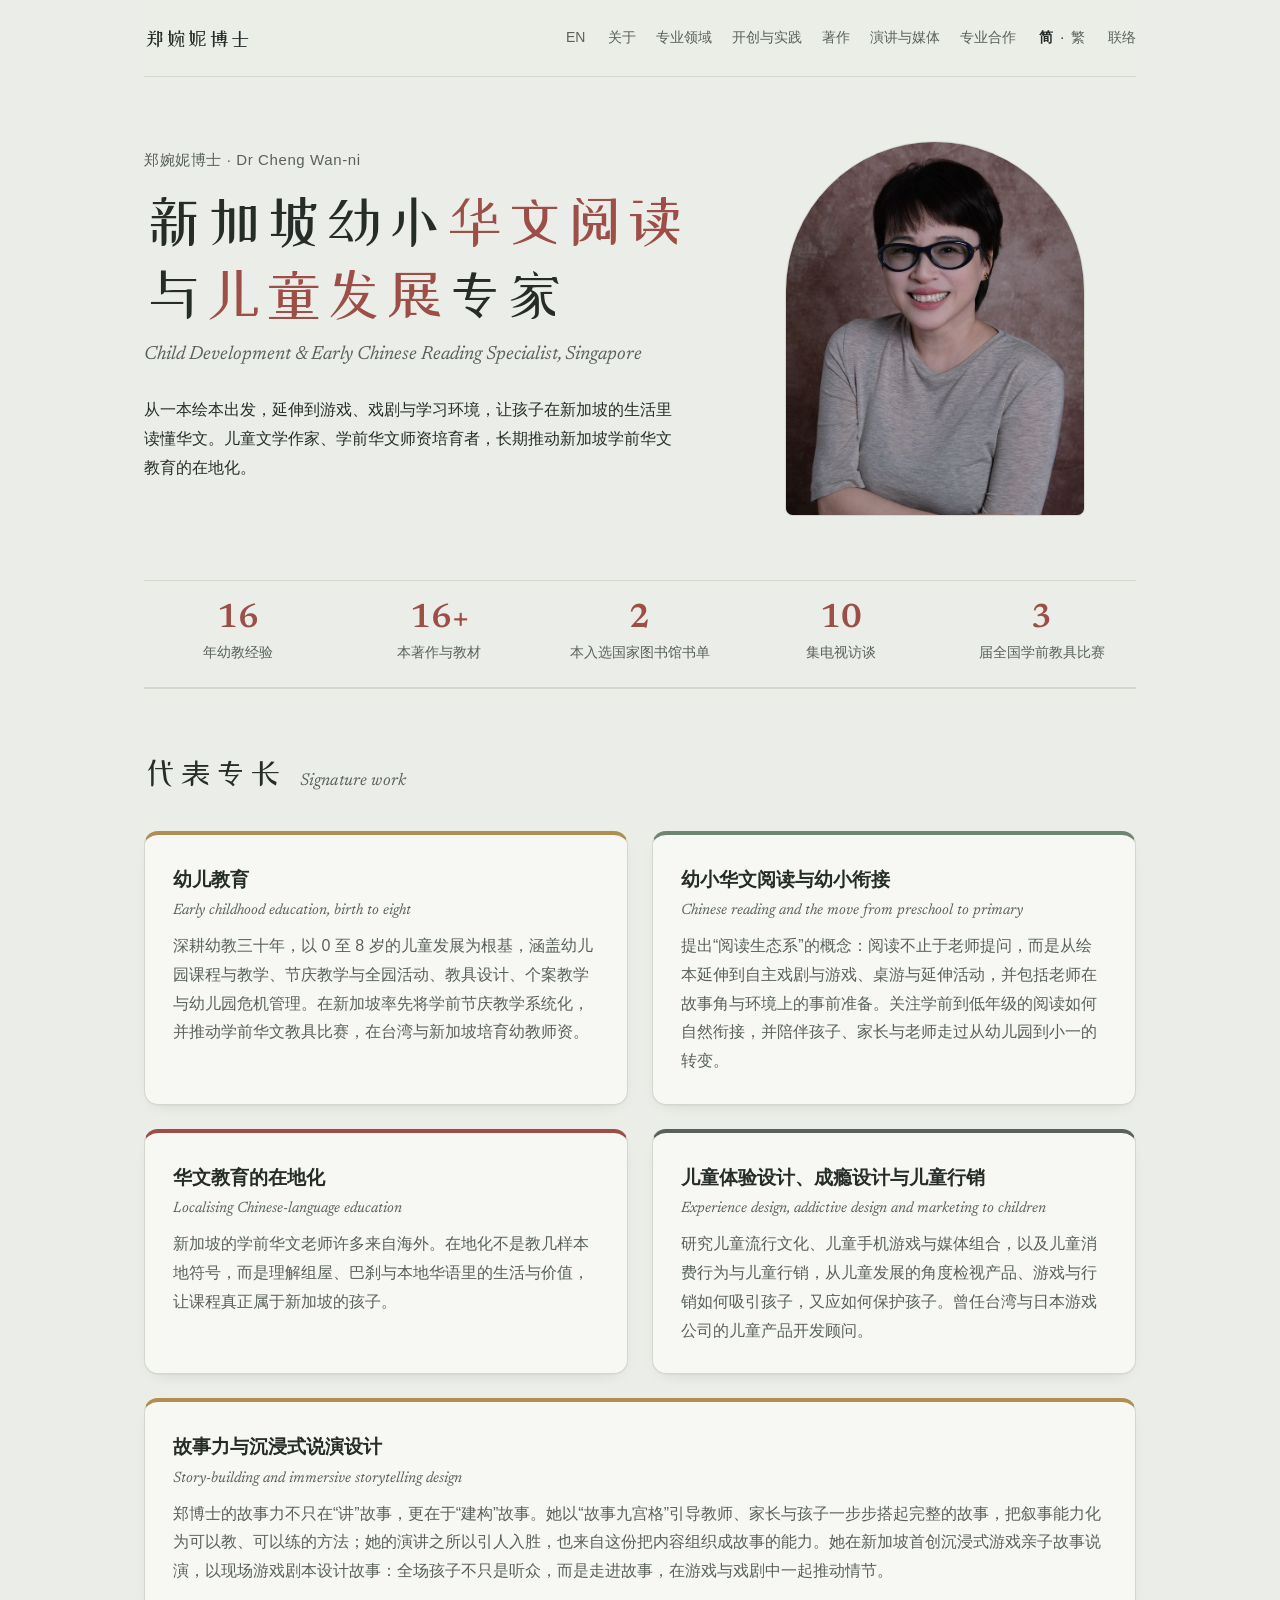
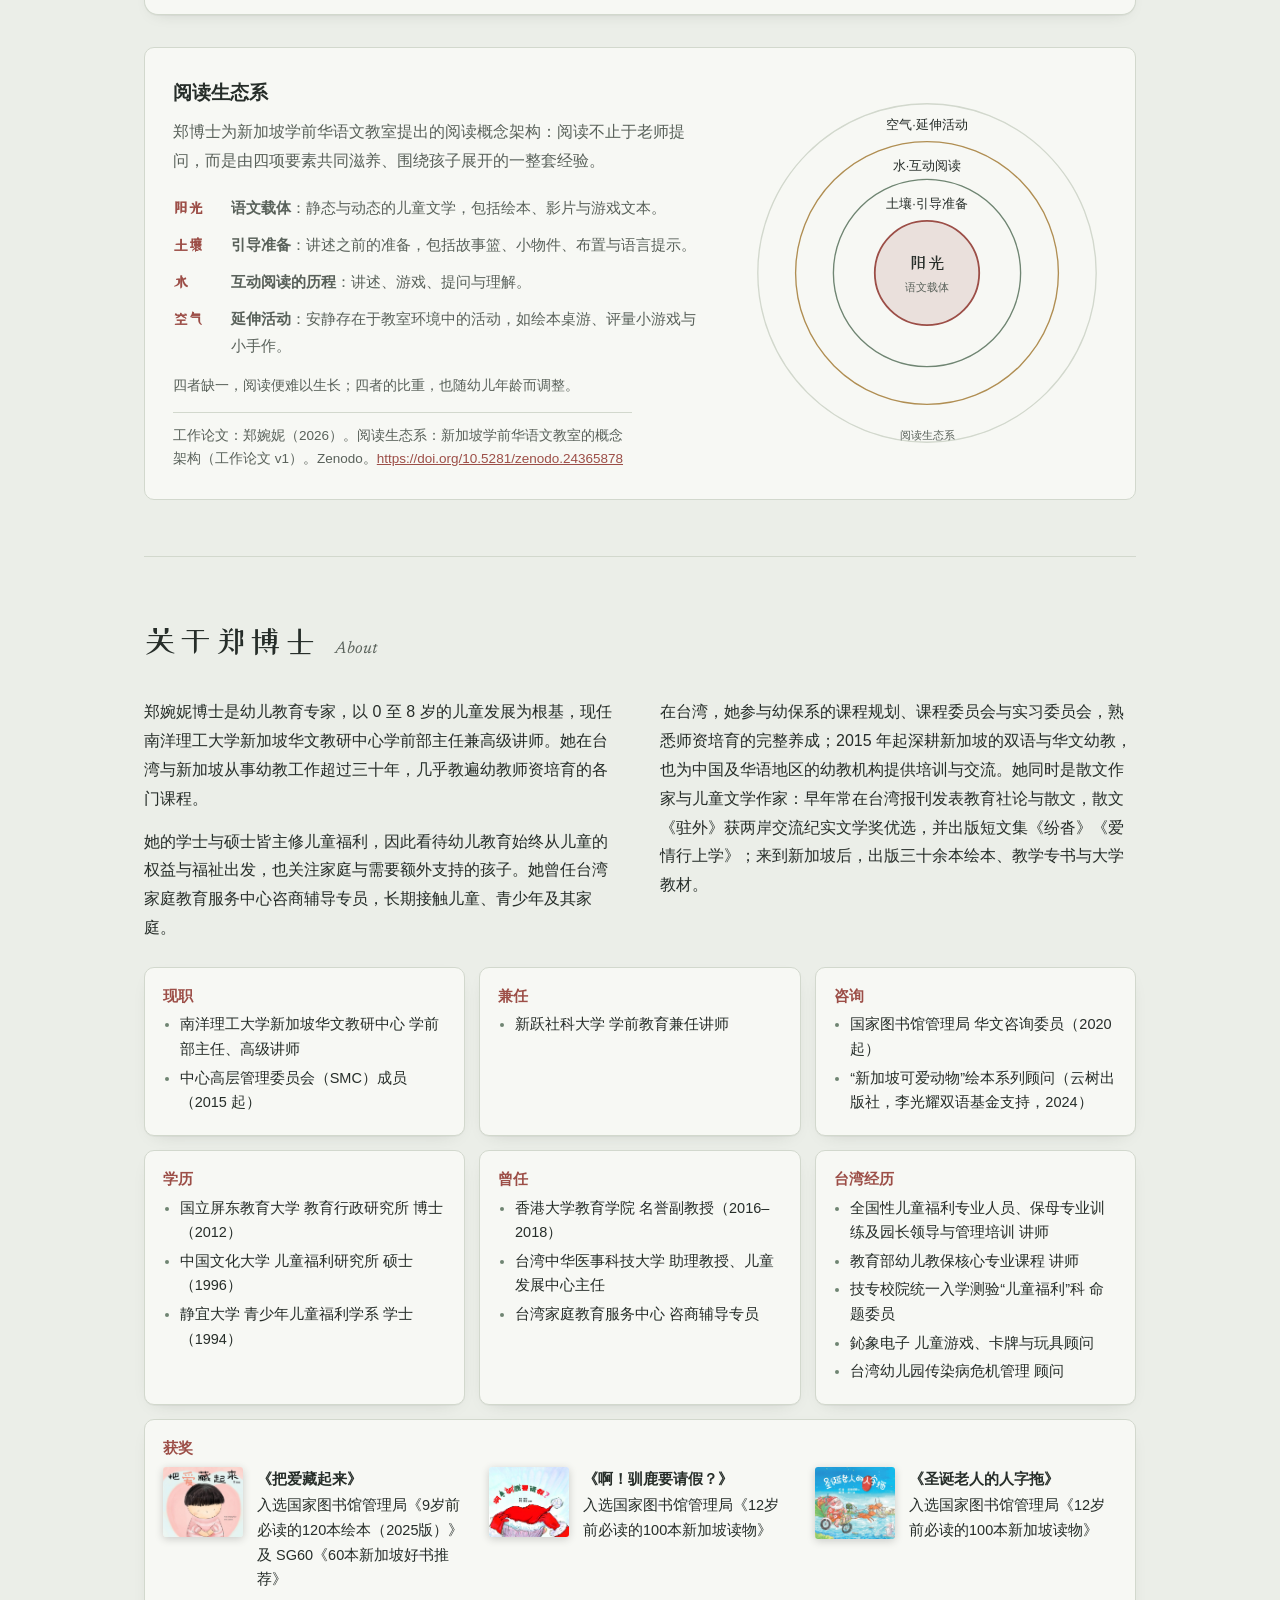
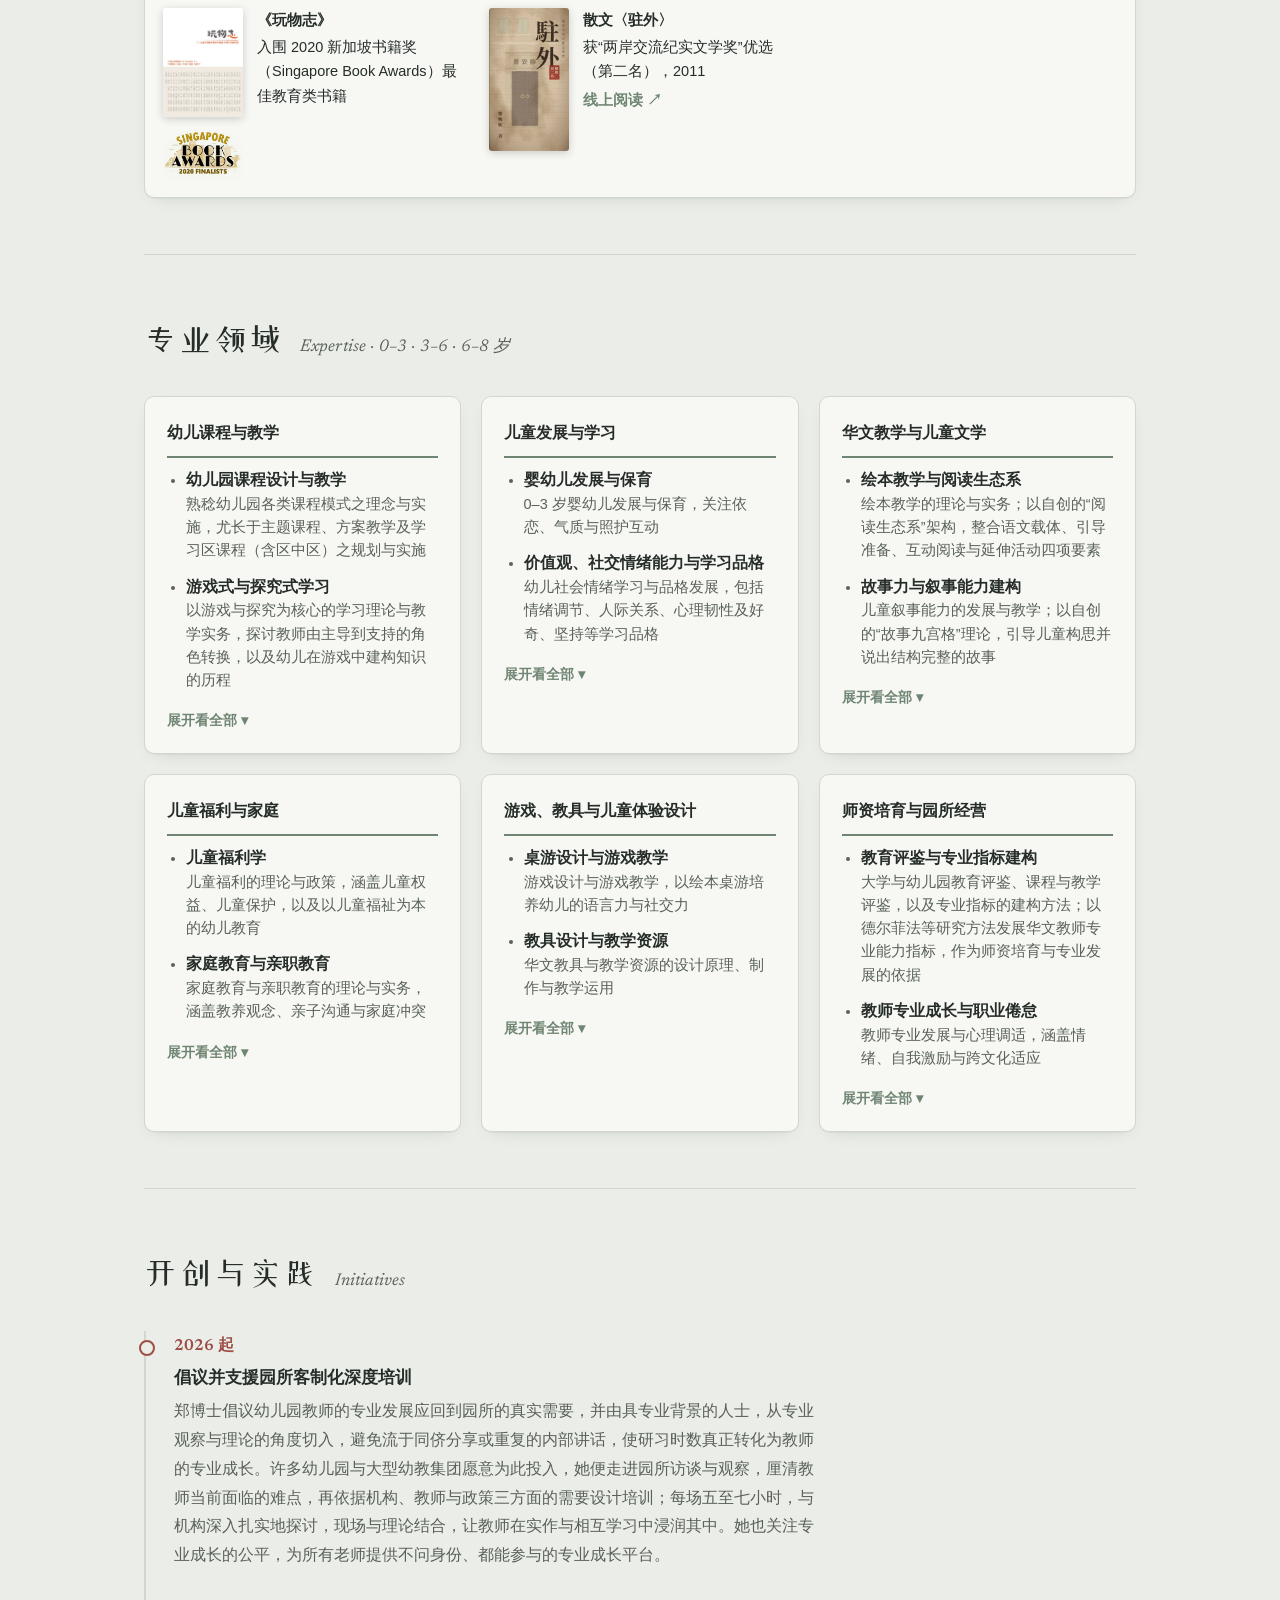
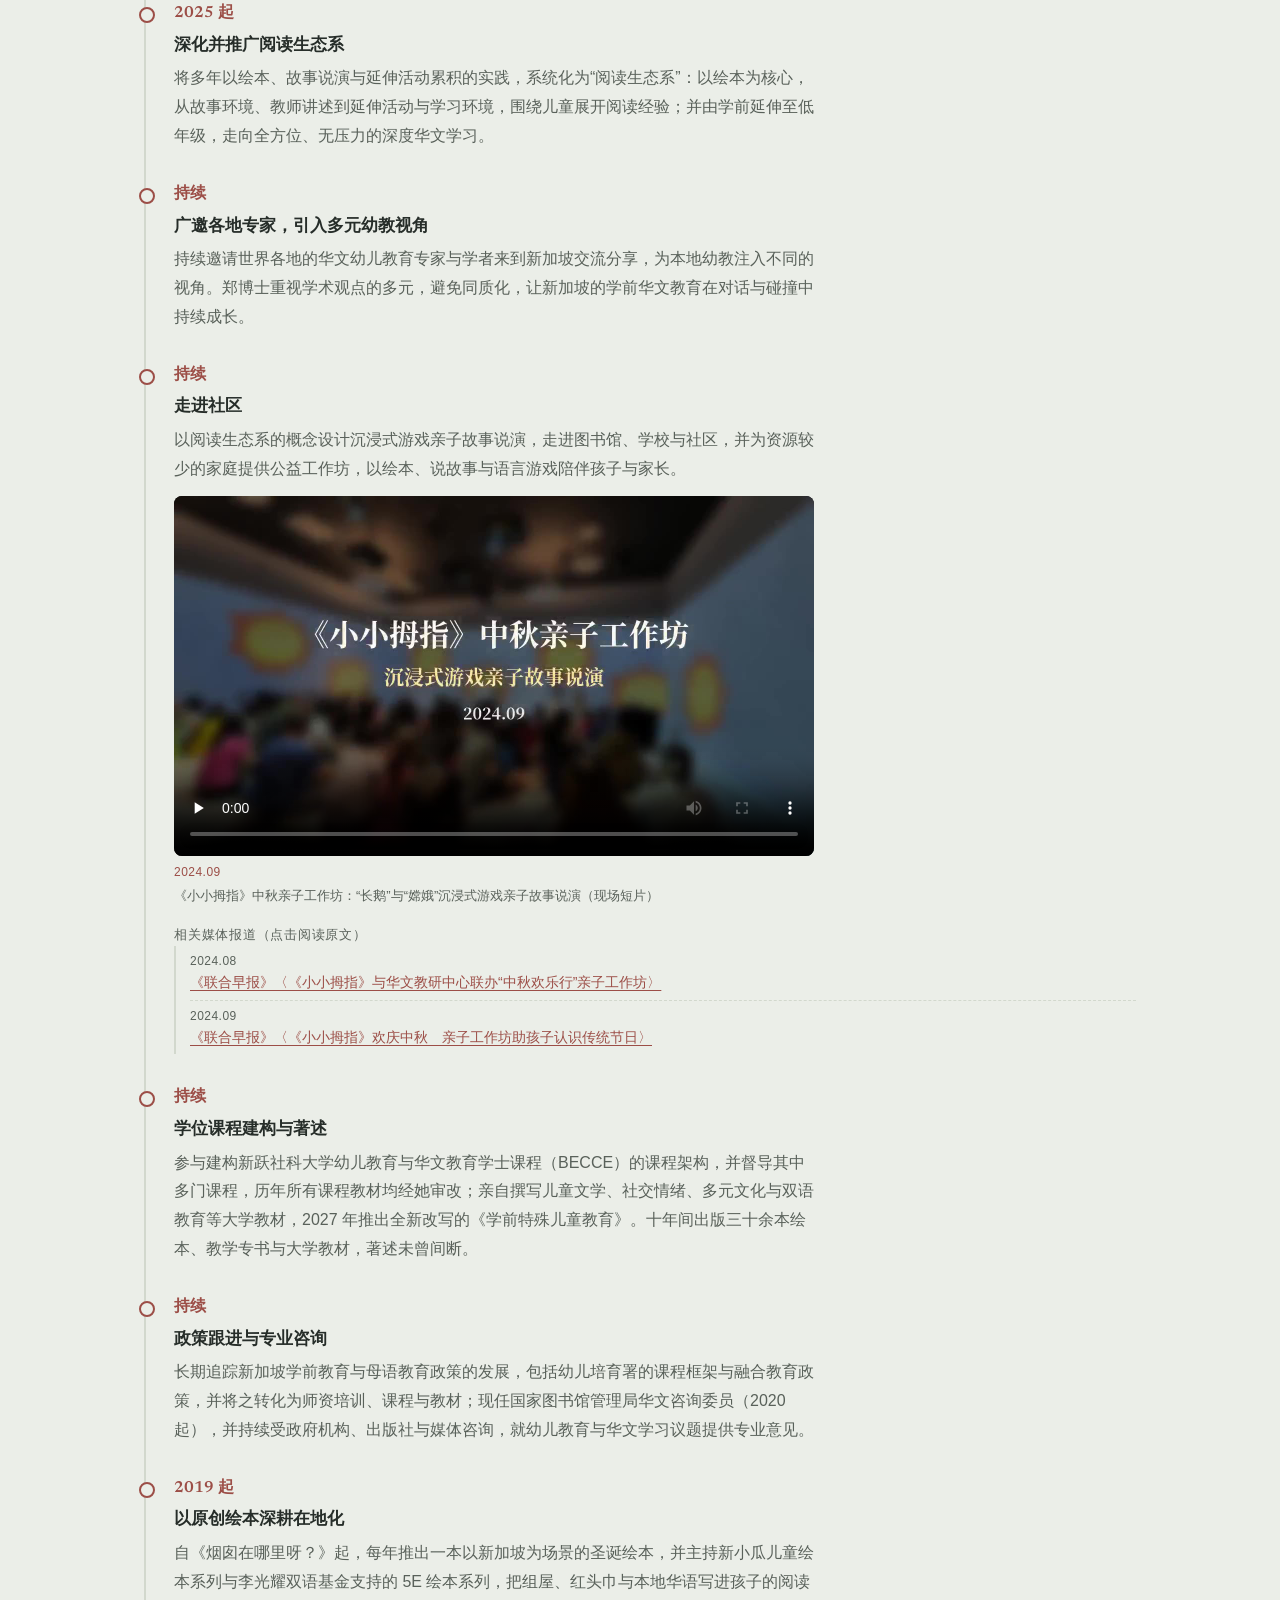
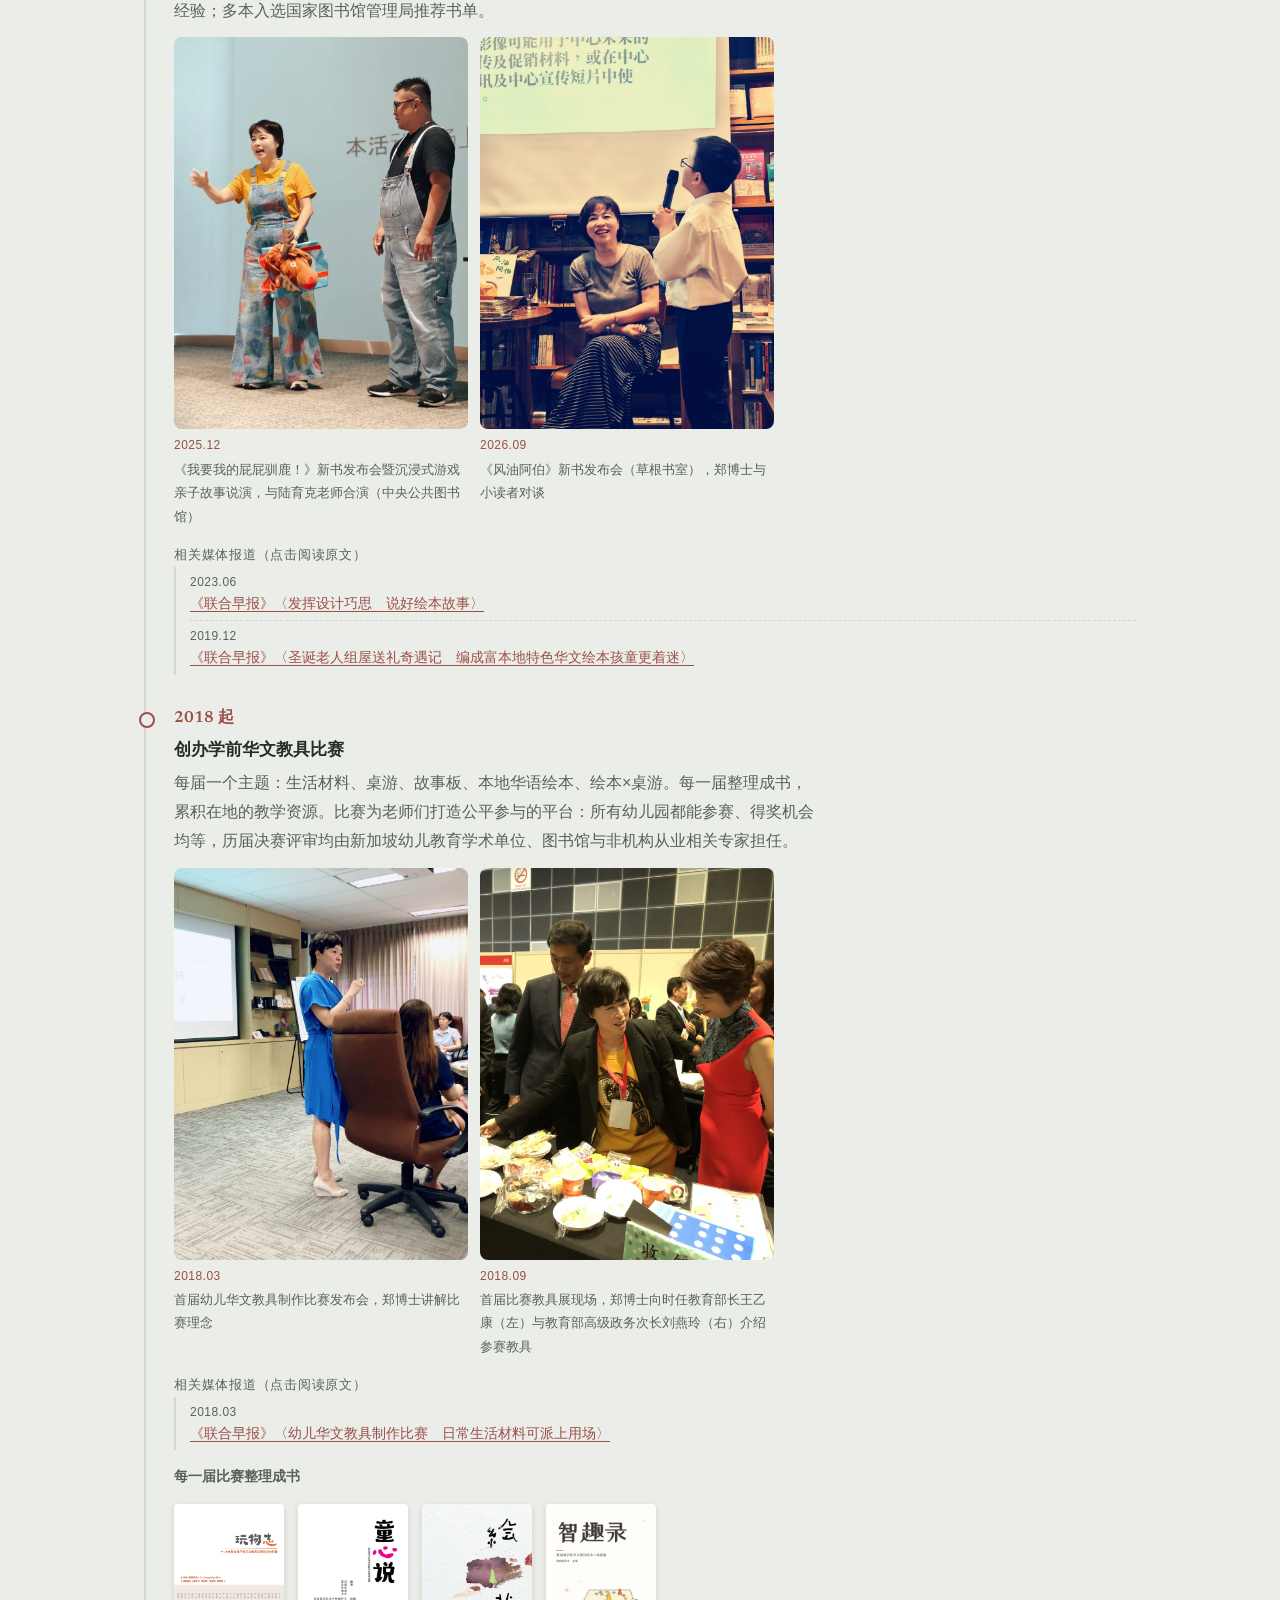
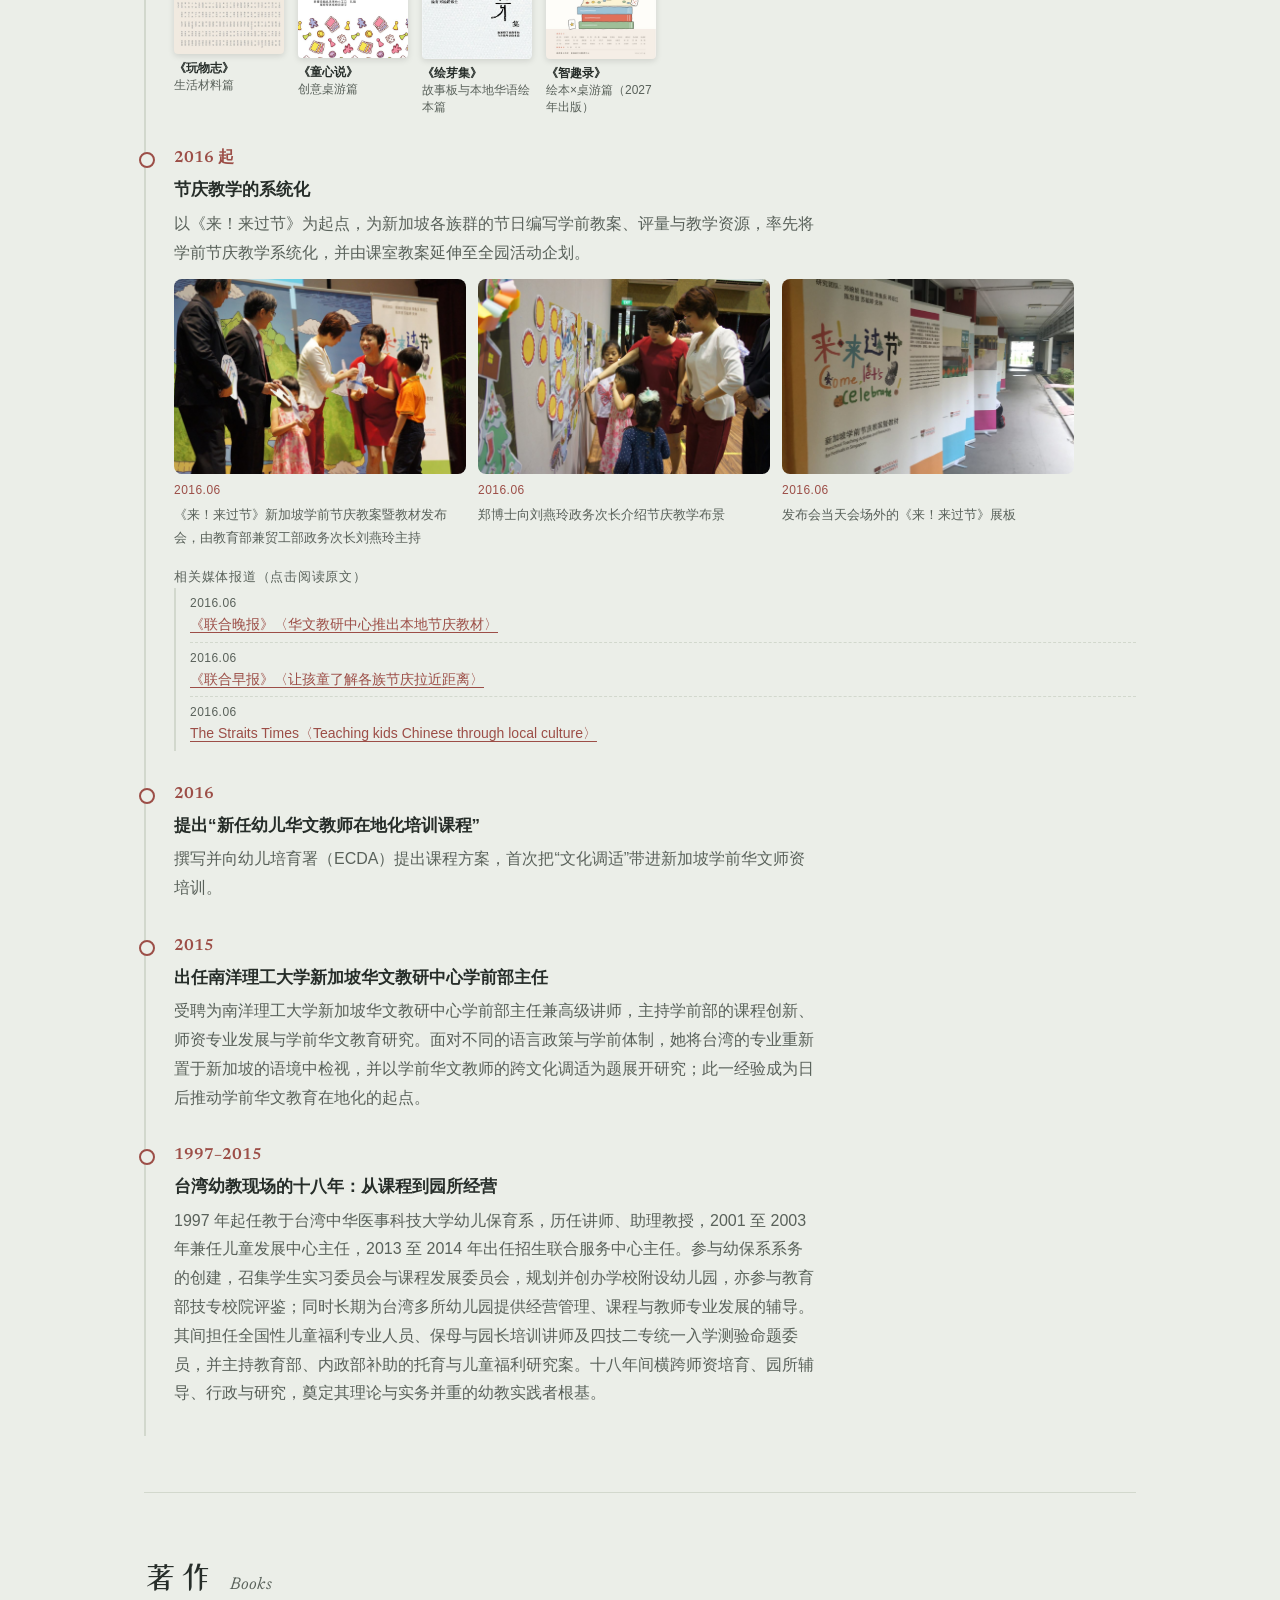
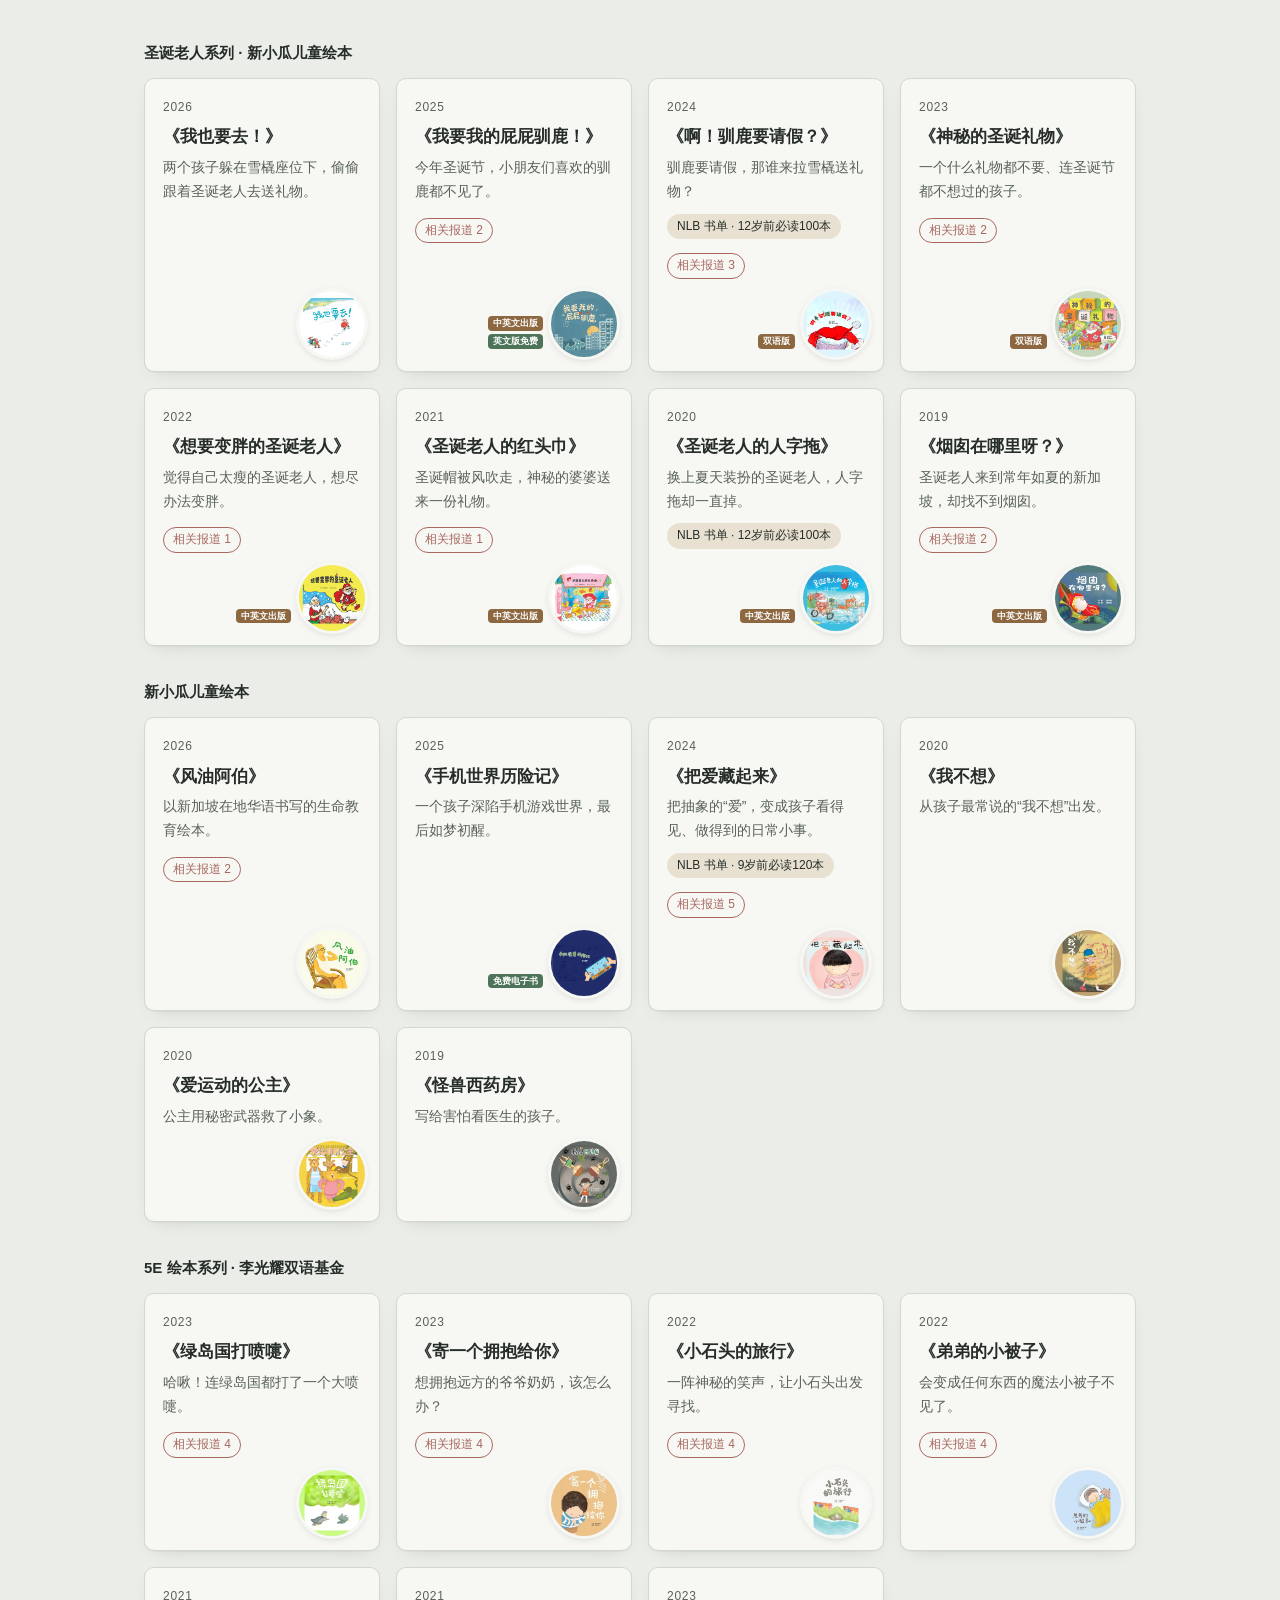
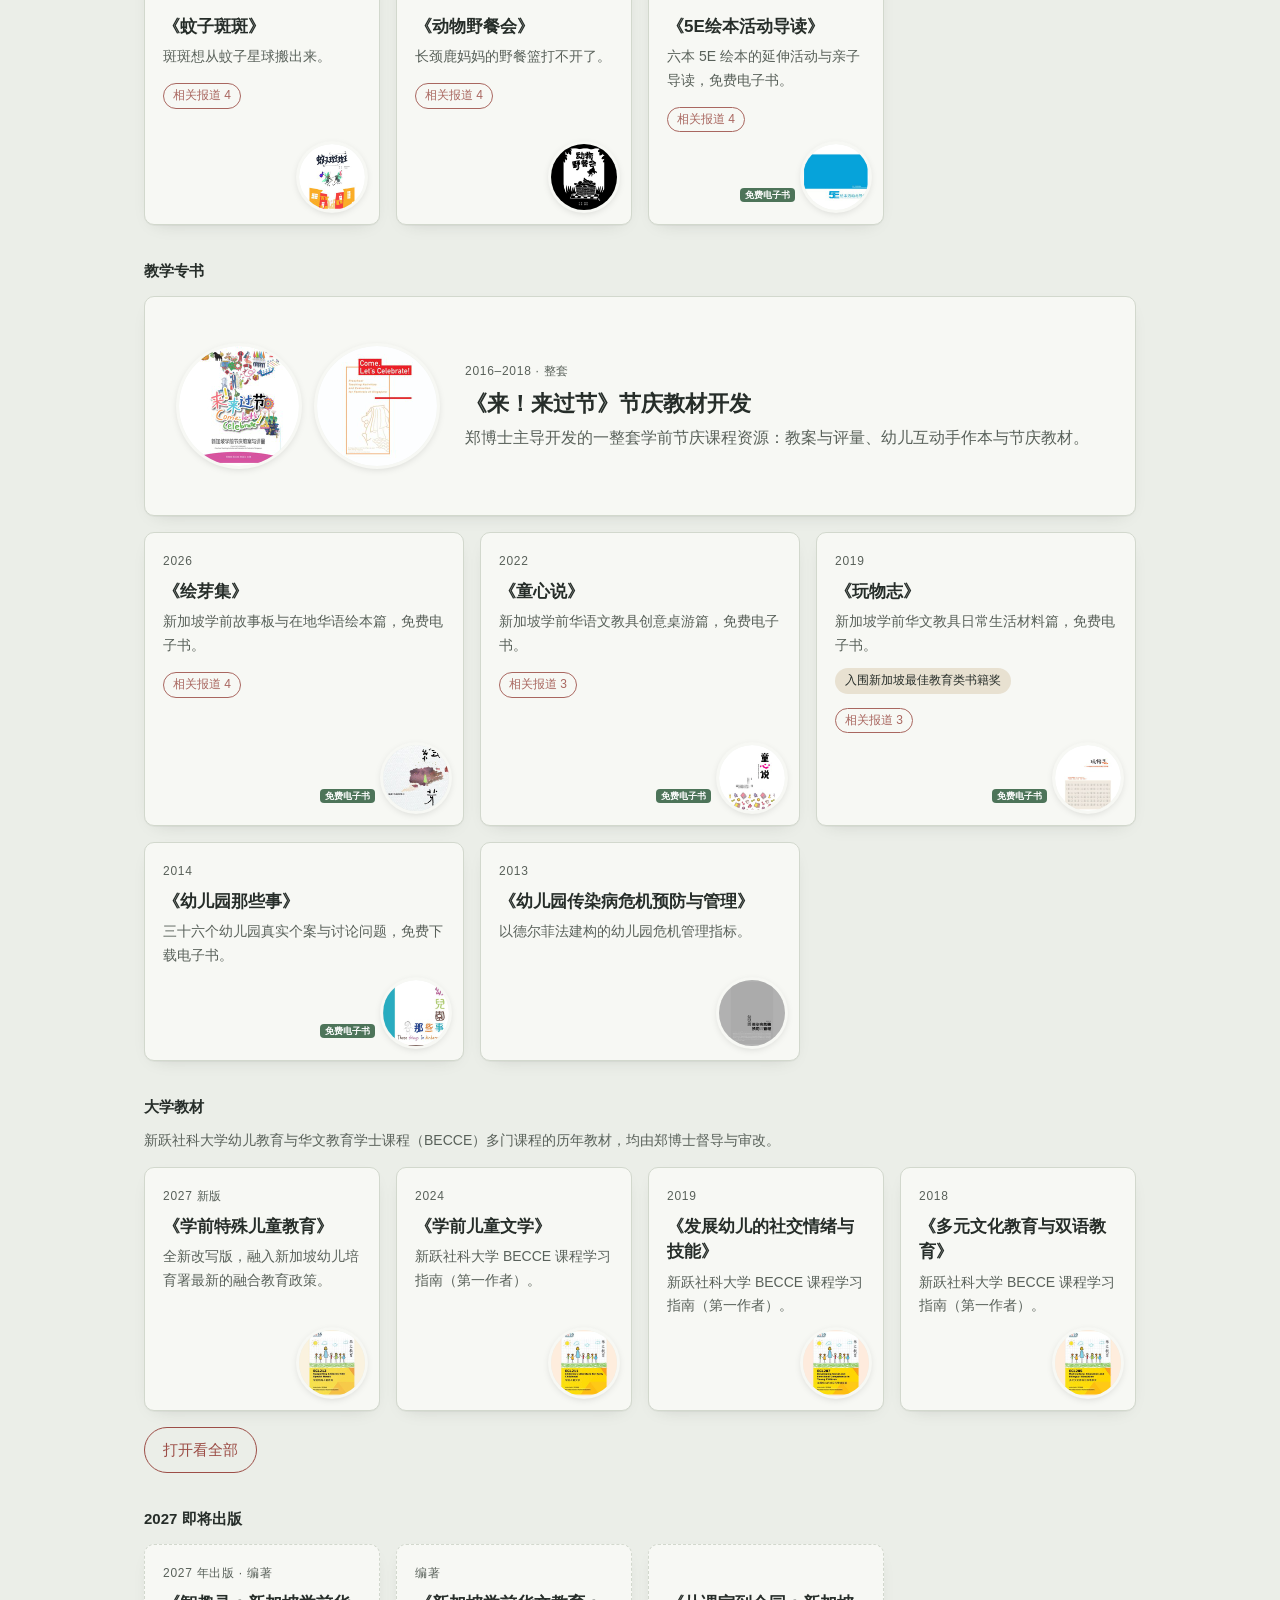
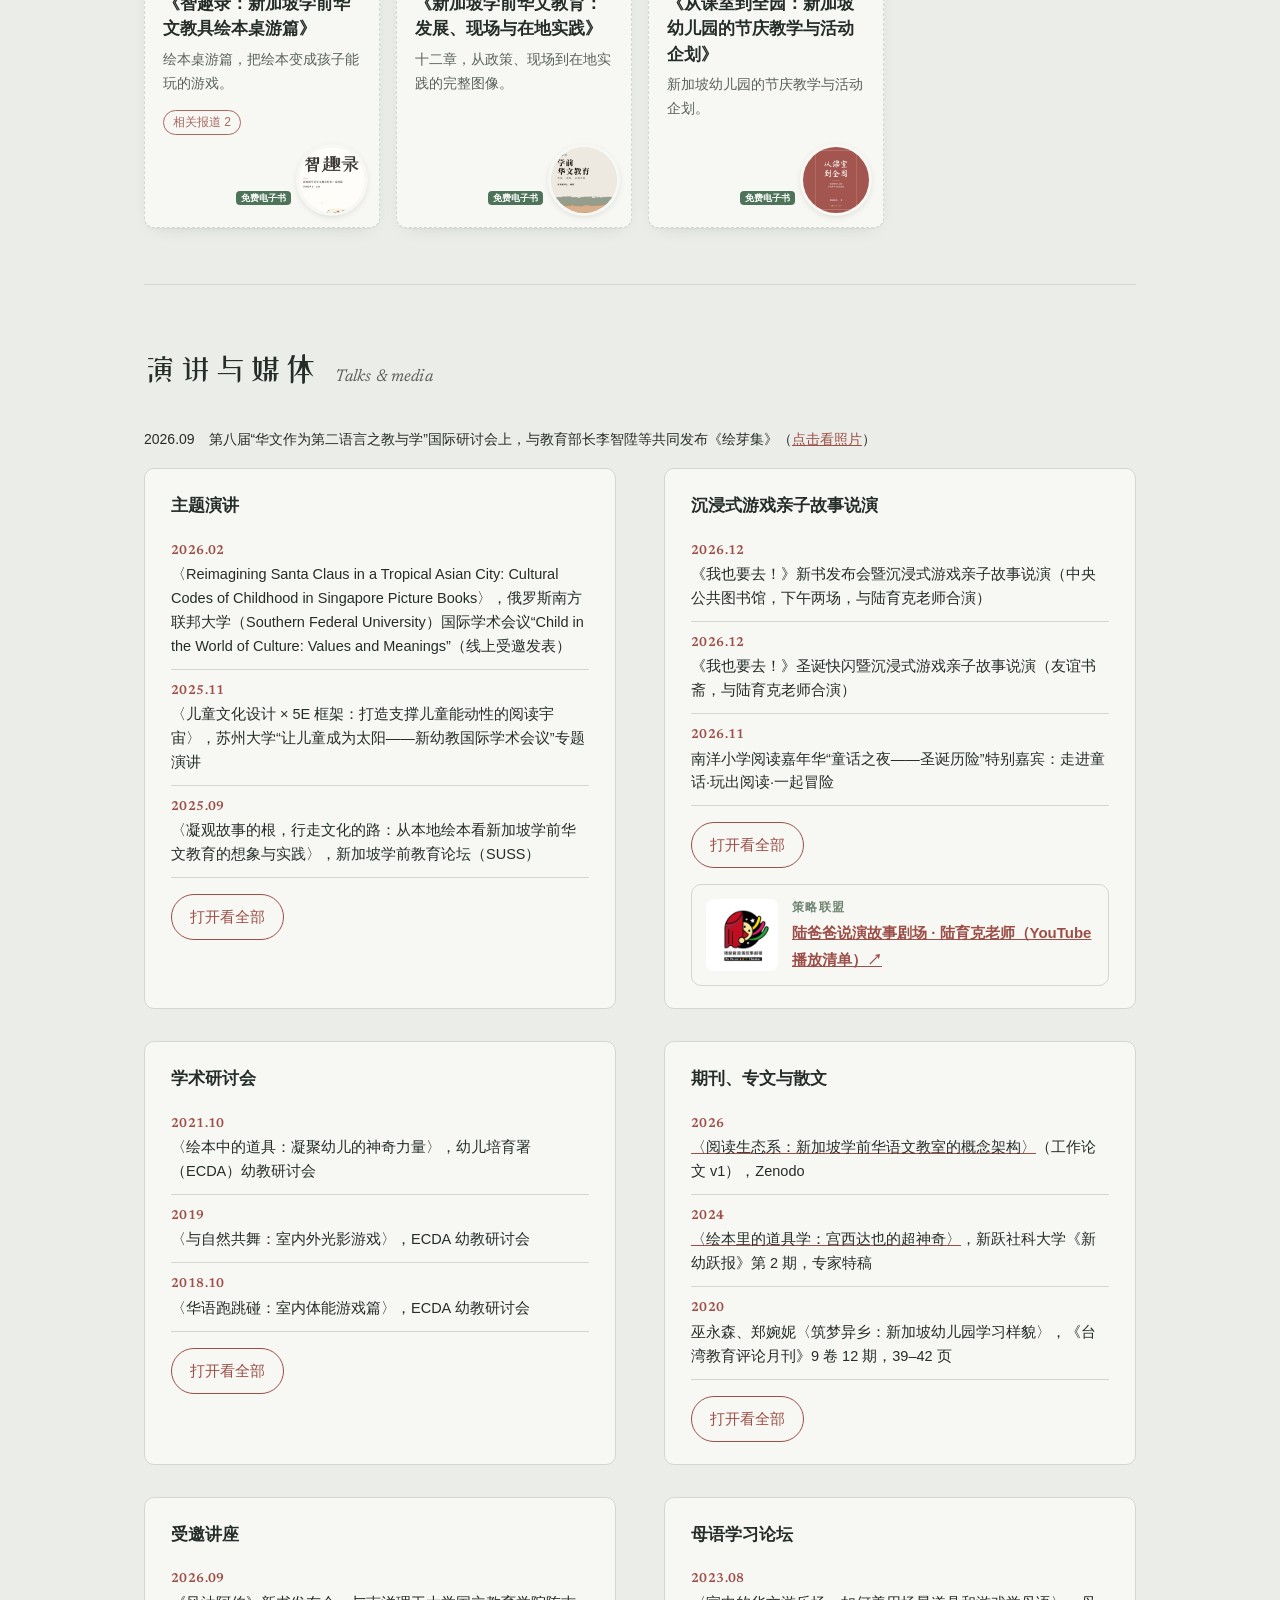
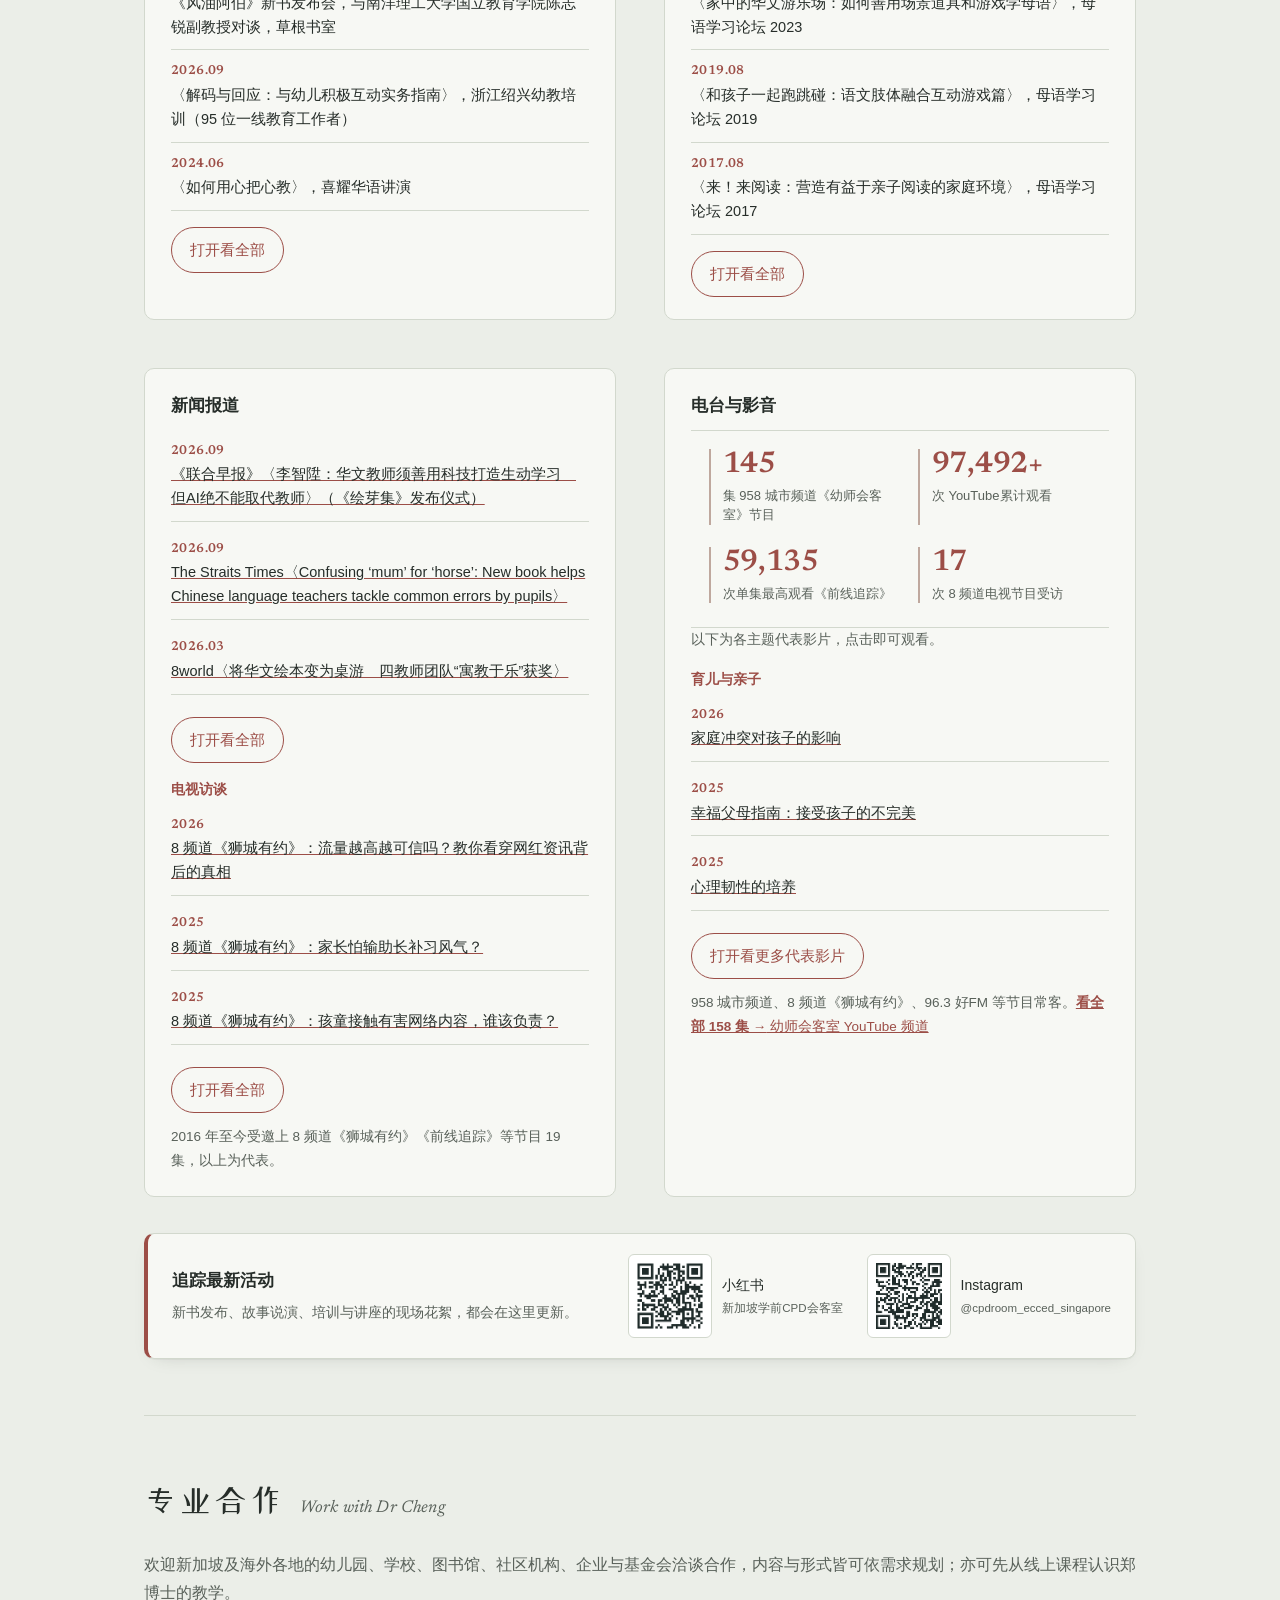
==== commit d73b893e: "Uncle Feng You: name the Singaporean Mandarin Database Co-Authored-By: Claude Opus 5.5 <noreply@anth" ====
--- a/index.html
+++ b/index.html
@@ -10,7 +10,7 @@
 <link rel="alternate" hreflang="zh-Hans" href="https://drchengwanni.com/"><link rel="alternate" hreflang="zh-Hant" href="https://drchengwanni.com/zh-hant"><link rel="alternate" hreflang="en" href="https://drchengwanni.com/en"><link rel="alternate" hreflang="x-default" href="https://drchengwanni.com/">
 <meta property="og:type" content="profile"><meta property="og:title" content="郑婉妮博士 Dr Cheng Wan-ni｜新加坡幼小华文阅读与儿童发展专家"><meta property="og:description" content="郑婉妮博士（鄭婉妮，Dr Cheng Wan-ni / Cheng Wanni），南洋理工大学新加坡华文教研中心学前部主任兼高级讲师，幼儿教育与儿童文学专家，三十年幼教经验，出版三十余本绘本、教学专书与大学教材，提出“阅读生态系”，首创沉浸式游戏亲子故事说演。"><meta property="og:url" content="https://drchengwanni.com/"><meta property="og:image" content="https://drchengwanni.com/img/portrait.jpg">
 <meta property="og:site_name" content="Dr Cheng Wan-ni 鄭婉妮博士"><meta property="og:locale" content="zh_CN"><meta property="og:image:alt" content="郑婉妮博士 Dr Cheng Wan-ni｜新加坡幼小华文阅读与儿童发展专家"><meta name="twitter:card" content="summary_large_image"><meta name="twitter:title" content="郑婉妮博士 Dr Cheng Wan-ni｜新加坡幼小华文阅读与儿童发展专家"><meta name="twitter:description" content="郑婉妮博士（鄭婉妮，Dr Cheng Wan-ni / Cheng Wanni），南洋理工大学新加坡华文教研中心学前部主任兼高级讲师，幼儿教育与儿童文学专家，三十年幼教经验，出版三十余本绘本、教学专书与大学教材，提出“阅读生态系”，首创沉浸式游戏亲子故事说演。"><meta name="twitter:image" content="https://drchengwanni.com/img/portrait.jpg">
-<script type="application/ld+json">{"@context": "https://schema.org", "@graph": [{"@type": "ProfilePage", "@id": "https://drchengwanni.com/#profilepage", "url": "https://drchengwanni.com/", "name": "郑婉妮博士 Dr Cheng Wan-ni｜新加坡幼小华文阅读与儿童发展专家", "description": "郑婉妮博士（鄭婉妮，Dr Cheng Wan-ni / Cheng Wanni），南洋理工大学新加坡华文教研中心学前部主任兼高级讲师，幼儿教育与儿童文学专家，三十年幼教经验，出版三十余本绘本、教学专书与大学教材，提出“阅读生态系”，首创沉浸式游戏亲子故事说演。", "inLanguage": "zh-Hans", "mainEntity": {"@id": "https://drchengwanni.com/#person"}, "about": {"@id": "https://drchengwanni.com/#person"}, "isPartOf": {"@type": "WebSite", "@id": "https://drchengwanni.com/#website", "url": "https://drchengwanni.com/", "name": "Dr Cheng Wan-ni 鄭婉妮博士"}, "primaryImageOfPage": {"@type": "ImageObject", "url": "https://drchengwanni.com/img/portrait.jpg"}, "dateModified": "2026-11-23T21:17:31+08:00"}, {"@type": "Person", "name": "郑婉妮", "@id": "https://drchengwanni.com/#person", "alternateName": ["鄭婉妮", "鄭婉妮博士", "郑婉妮博士", "Dr Cheng Wan-ni", "Cheng Wan-ni", "Cheng Wanni", "Wanni Cheng", "Dr Cheng Wanni", "Wan-ni Cheng"], "image": "https://drchengwanni.com/img/portrait.jpg", "honorificPrefix": "Dr", "jobTitle": "Dean of Early Childhood Care and Education (ECCE) and Senior Lecturer", "worksFor": {"@type": "Organization", "name": "Singapore Centre for Chinese Language (SCCL) 新加坡华文教研中心", "parentOrganization": {"@type": "CollegeOrUniversity", "name": "Nanyang Technological University (NTU), Singapore 南洋理工大学"}}, "alumniOf": "National Pingtung University of Education", "url": "https://drchengwanni.com/", "knowsAbout": ["early childhood education", "children's literature", "Chinese reading", "picture books", "preschool Chinese language education", "board games for children", "storytelling", "narrative skills", "immersive story design", "沉浸式游戏亲子故事说演", "Dr Cheng's Storytelling and Play for Families"], "sameAs": ["https://orcid.org/0009-0001-5829-668X", "https://sccl.sg/en/about/staff/125-dean/182-dr-cheng-wan-ni", "https://www.sccl.sg/zh/about/staff-cn/126-dean/272-dr-cheng-wan-ni", "https://afcc.com.sg/2019/lightbox-speaker/cheng-wan-ni.html"], "identifier": {"@type": "PropertyValue", "propertyID": "ORCID", "value": "0009-0001-5829-668X"}, "affiliation": [{"@type": "Organization", "name": "Singapore University of Social Sciences (SUSS)", "description": "Adjunct Lecturer 兼任讲师"}], "description": "郑婉妮博士（鄭婉妮，Dr Cheng Wan-ni / Cheng Wanni），南洋理工大学新加坡华文教研中心学前部主任兼高级讲师，幼儿教育与儿童文学专家，三十年幼教经验，出版三十余本绘本、教学专书与大学教材，提出“阅读生态系”，首创沉浸式游戏亲子故事说演。"}, {"@type": "Book", "name": "烟囱在哪里呀？", "alternateName": "Where's the Chimney?", "author": {"@id": "https://drchengwanni.com/#person"}}, {"@type": "Book", "name": "圣诞老人的人字拖", "alternateName": "Santa's Flip-Flops", "author": {"@id": "https://drchengwanni.com/#person"}}, {"@type": "Book", "name": "圣诞老人的红头巾", "alternateName": "Santa's Red Headscarf", "author": {"@id": "https://drchengwanni.com/#person"}}, {"@type": "Book", "name": "想要变胖的圣诞老人", "alternateName": "Santa Wants to Get Fat", "author": {"@id": "https://drchengwanni.com/#person"}}, {"@type": "Book", "name": "神秘的圣诞礼物", "alternateName": "The Mysterious Christmas Gift", "author": {"@id": "https://drchengwanni.com/#person"}}, {"@type": "Book", "name": "啊！驯鹿要请假？", "alternateName": "Oh Dear! Santa's Reindeers Need a Break", "author": {"@id": "https://drchengwanni.com/#person"}}, {"@type": "Book", "name": "我要我的屁屁驯鹿！", "alternateName": "I Want My Farty Reindeer!", "author": {"@id": "https://drchengwanni.com/#person"}}, {"@type": "Book", "name": "我也要去！", "alternateName": "I Want to Go Too!", "author": {"@id": "https://drchengwanni.com/#person"}}, {"@type": "Book", "name": "风油阿伯", "alternateName": "Uncle Feng You", "author": {"@id": "https://drchengwanni.com/#person"}}, {"@type": "Book", "name": "把爱藏起来", "alternateName": "What is Love?", "author": {"@id": "https://drchengwanni.com/#person"}}, {"@type": "Book", "name": "手机世界历险记", "alternateName": "Lost in Screen World", "author": {"@id": "https://drchengwanni.com/#person"}}, {"@type": "Book", "name": "我不想", "author": {"@id": "https://drchengwanni.com/#person"}}, {"@type": "Book", "name": "怪兽西药房", "author": {"@id": "https://drchengwanni.com/#person"}}, {"@type": "Book", "name": "爱运动的公主", "alternateName": "The Princess Who Likes to Exercise", "author": {"@id": "https://drchengwanni.com/#person"}}, {"@type": "Book", "name": "绿岛国打喷嚏", "alternateName": "Ah-Choo!", "author": {"@id": "https://drchengwanni.com/#person"}}, {"@type": "Book", "name": "蚊子斑斑", "alternateName": "Mozzie Finds a New Home", "author": {"@id": "https://drchengwanni.com/#person"}}, {"@type": "Book", "name": "动物野餐会", "alternateName": "The Animals' Picnic", "author": {"@id": "https://drchengwanni.com/#person"}}, {"@type": "Book", "name": "小石头的旅行", "author": {"@id": "https://drchengwanni.com/#person"}}, {"@type": "Book", "name": "寄一个拥抱给你", "alternateName": "A Hug for You!", "author": {"@id": "https://drchengwanni.com/#person"}}, {"@type": "Book", "name": "弟弟的小被子", "alternateName": "My Blankie", "author": {"@id": "https://drchengwanni.com/#person"}}, {"@type": "Book", "name": "5E绘本活动导读", "alternateName": "The 5E Teaching Guide: Activities for Teachers and Parents to Facilitate Chinese Language Learning", "author": {"@id": "https://drchengwanni.com/#person"}}, {"@type": "Book", "name": "来！来过节节庆教材开发", "alternateName": "Come, Let's Celebrate! Festival Teaching Resources", "author": {"@id": "https://drchengwanni.com/#person"}}, {"@type": "Book", "name": "来！来过节英文版", "alternateName": "Come, Let's Celebrate! Preschool Teaching Activities and Evaluation for Festivals of Singapore", "author": {"@id": "https://drchengwanni.com/#person"}}, {"@type": "Book", "name": "玩物志", "author": {"@id": "https://drchengwanni.com/#person"}}, {"@type": "Book", "name": "童心说", "author": {"@id": "https://drchengwanni.com/#person"}}, {"@type": "Book", "name": "绘芽集", "author": {"@id": "https://drchengwanni.com/#person"}}, {"@type": "Book", "name": "幼儿园那些事", "alternateName": "Those Things in Kindergarten", "author": {"@id": "https://drchengwanni.com/#person"}}, {"@type": "Book", "name": "幼儿园传染病危机预防与管理", "alternateName": "Crisis Prevention and Management of Infectious Diseases for Child Care Centers", "author": {"@id": "https://drchengwanni.com/#person"}}, {"@type": "Book", "name": "学前儿童文学", "alternateName": "Children's Literature for Early Childhood", "author": {"@id": "https://drchengwanni.com/#person"}}, {"@type": "Book", "name": "发展幼儿的社交情绪与技能", "alternateName": "Developing Social and Emotional Competence in Young Children", "author": {"@id": "https://drchengwanni.com/#person"}}, {"@type": "Book", "name": "多元文化教育与双语教育", "alternateName": "Multicultural Education and Bilingual Education", "author": {"@id": "https://drchengwanni.com/#person"}}, {"@type": "Book", "name": "学前特殊儿童教育", "alternateName": "Supporting Children with Special Needs", "author": {"@id": "https://drchengwanni.com/#person"}}, {"@type": "Book", "name": "幼儿阶段的戏剧与华语文教学", "alternateName": "Early Childhood Creative Drama and Chinese Language Education", "author": {"@id": "https://drchengwanni.com/#person"}}, {"@type": "Book", "name": "学前资讯科技和华文教学的整合", "alternateName": "Integrating ICT in Teaching and Learning Chinese in Early Childhood Education", "author": {"@id": "https://drchengwanni.com/#person"}}, {"@type": "Book", "name": "儿童发展评量", "alternateName": "Assessment and Intervention", "author": {"@id": "https://drchengwanni.com/#person"}}, {"@type": "Book", "name": "学前教育科研方法", "alternateName": "Research Methods for Early Childhood Education", "author": {"@id": "https://drchengwanni.com/#person"}}, {"@type": "Book", "name": "新加坡学前华文教育：发展、现场与在地实践", "author": {"@id": "https://drchengwanni.com/#person"}}, {"@type": "Book", "name": "从课室到全园：新加坡幼儿园的节庆教学与活动企划", "author": {"@id": "https://drchengwanni.com/#person"}}, {"@type": "Book", "name": "智趣录：新加坡学前华文教具绘本桌游篇", "author": {"@id": "https://drchengwanni.com/#person"}}, {"@type": "ScholarlyArticle", "name": "阅读生态系：新加坡学前华语文教室的概念架构（工作论文 v1）", "alternateName": "Reading ecosystem: A conceptual framework for Singapore preschool Chinese-language classrooms", "datePublished": "2026", "publisher": {"@type": "Organization", "name": "Zenodo"}, "identifier": "https://doi.org/10.5281/zenodo.24365878", "url": "https://doi.org/10.5281/zenodo.24365878", "author": {"@id": "https://drchengwanni.com/#person"}}]}</script>
+<script type="application/ld+json">{"@context": "https://schema.org", "@graph": [{"@type": "ProfilePage", "@id": "https://drchengwanni.com/#profilepage", "url": "https://drchengwanni.com/", "name": "郑婉妮博士 Dr Cheng Wan-ni｜新加坡幼小华文阅读与儿童发展专家", "description": "郑婉妮博士（鄭婉妮，Dr Cheng Wan-ni / Cheng Wanni），南洋理工大学新加坡华文教研中心学前部主任兼高级讲师，幼儿教育与儿童文学专家，三十年幼教经验，出版三十余本绘本、教学专书与大学教材，提出“阅读生态系”，首创沉浸式游戏亲子故事说演。", "inLanguage": "zh-Hans", "mainEntity": {"@id": "https://drchengwanni.com/#person"}, "about": {"@id": "https://drchengwanni.com/#person"}, "isPartOf": {"@type": "WebSite", "@id": "https://drchengwanni.com/#website", "url": "https://drchengwanni.com/", "name": "Dr Cheng Wan-ni 鄭婉妮博士"}, "primaryImageOfPage": {"@type": "ImageObject", "url": "https://drchengwanni.com/img/portrait.jpg"}, "dateModified": "2026-11-23T21:19:29+08:00"}, {"@type": "Person", "name": "郑婉妮", "@id": "https://drchengwanni.com/#person", "alternateName": ["鄭婉妮", "鄭婉妮博士", "郑婉妮博士", "Dr Cheng Wan-ni", "Cheng Wan-ni", "Cheng Wanni", "Wanni Cheng", "Dr Cheng Wanni", "Wan-ni Cheng"], "image": "https://drchengwanni.com/img/portrait.jpg", "honorificPrefix": "Dr", "jobTitle": "Dean of Early Childhood Care and Education (ECCE) and Senior Lecturer", "worksFor": {"@type": "Organization", "name": "Singapore Centre for Chinese Language (SCCL) 新加坡华文教研中心", "parentOrganization": {"@type": "CollegeOrUniversity", "name": "Nanyang Technological University (NTU), Singapore 南洋理工大学"}}, "alumniOf": "National Pingtung University of Education", "url": "https://drchengwanni.com/", "knowsAbout": ["early childhood education", "children's literature", "Chinese reading", "picture books", "preschool Chinese language education", "board games for children", "storytelling", "narrative skills", "immersive story design", "沉浸式游戏亲子故事说演", "Dr Cheng's Storytelling and Play for Families"], "sameAs": ["https://orcid.org/0009-0001-5829-668X", "https://sccl.sg/en/about/staff/125-dean/182-dr-cheng-wan-ni", "https://www.sccl.sg/zh/about/staff-cn/126-dean/272-dr-cheng-wan-ni", "https://afcc.com.sg/2019/lightbox-speaker/cheng-wan-ni.html"], "identifier": {"@type": "PropertyValue", "propertyID": "ORCID", "value": "0009-0001-5829-668X"}, "affiliation": [{"@type": "Organization", "name": "Singapore University of Social Sciences (SUSS)", "description": "Adjunct Lecturer 兼任讲师"}], "description": "郑婉妮博士（鄭婉妮，Dr Cheng Wan-ni / Cheng Wanni），南洋理工大学新加坡华文教研中心学前部主任兼高级讲师，幼儿教育与儿童文学专家，三十年幼教经验，出版三十余本绘本、教学专书与大学教材，提出“阅读生态系”，首创沉浸式游戏亲子故事说演。"}, {"@type": "Book", "name": "烟囱在哪里呀？", "alternateName": "Where's the Chimney?", "author": {"@id": "https://drchengwanni.com/#person"}}, {"@type": "Book", "name": "圣诞老人的人字拖", "alternateName": "Santa's Flip-Flops", "author": {"@id": "https://drchengwanni.com/#person"}}, {"@type": "Book", "name": "圣诞老人的红头巾", "alternateName": "Santa's Red Headscarf", "author": {"@id": "https://drchengwanni.com/#person"}}, {"@type": "Book", "name": "想要变胖的圣诞老人", "alternateName": "Santa Wants to Get Fat", "author": {"@id": "https://drchengwanni.com/#person"}}, {"@type": "Book", "name": "神秘的圣诞礼物", "alternateName": "The Mysterious Christmas Gift", "author": {"@id": "https://drchengwanni.com/#person"}}, {"@type": "Book", "name": "啊！驯鹿要请假？", "alternateName": "Oh Dear! Santa's Reindeers Need a Break", "author": {"@id": "https://drchengwanni.com/#person"}}, {"@type": "Book", "name": "我要我的屁屁驯鹿！", "alternateName": "I Want My Farty Reindeer!", "author": {"@id": "https://drchengwanni.com/#person"}}, {"@type": "Book", "name": "我也要去！", "alternateName": "I Want to Go Too!", "author": {"@id": "https://drchengwanni.com/#person"}}, {"@type": "Book", "name": "风油阿伯", "alternateName": "Uncle Feng You", "author": {"@id": "https://drchengwanni.com/#person"}}, {"@type": "Book", "name": "把爱藏起来", "alternateName": "What is Love?", "author": {"@id": "https://drchengwanni.com/#person"}}, {"@type": "Book", "name": "手机世界历险记", "alternateName": "Lost in Screen World", "author": {"@id": "https://drchengwanni.com/#person"}}, {"@type": "Book", "name": "我不想", "author": {"@id": "https://drchengwanni.com/#person"}}, {"@type": "Book", "name": "怪兽西药房", "author": {"@id": "https://drchengwanni.com/#person"}}, {"@type": "Book", "name": "爱运动的公主", "alternateName": "The Princess Who Likes to Exercise", "author": {"@id": "https://drchengwanni.com/#person"}}, {"@type": "Book", "name": "绿岛国打喷嚏", "alternateName": "Ah-Choo!", "author": {"@id": "https://drchengwanni.com/#person"}}, {"@type": "Book", "name": "蚊子斑斑", "alternateName": "Mozzie Finds a New Home", "author": {"@id": "https://drchengwanni.com/#person"}}, {"@type": "Book", "name": "动物野餐会", "alternateName": "The Animals' Picnic", "author": {"@id": "https://drchengwanni.com/#person"}}, {"@type": "Book", "name": "小石头的旅行", "author": {"@id": "https://drchengwanni.com/#person"}}, {"@type": "Book", "name": "寄一个拥抱给你", "alternateName": "A Hug for You!", "author": {"@id": "https://drchengwanni.com/#person"}}, {"@type": "Book", "name": "弟弟的小被子", "alternateName": "My Blankie", "author": {"@id": "https://drchengwanni.com/#person"}}, {"@type": "Book", "name": "5E绘本活动导读", "alternateName": "The 5E Teaching Guide: Activities for Teachers and Parents to Facilitate Chinese Language Learning", "author": {"@id": "https://drchengwanni.com/#person"}}, {"@type": "Book", "name": "来！来过节节庆教材开发", "alternateName": "Come, Let's Celebrate! Festival Teaching Resources", "author": {"@id": "https://drchengwanni.com/#person"}}, {"@type": "Book", "name": "来！来过节英文版", "alternateName": "Come, Let's Celebrate! Preschool Teaching Activities and Evaluation for Festivals of Singapore", "author": {"@id": "https://drchengwanni.com/#person"}}, {"@type": "Book", "name": "玩物志", "author": {"@id": "https://drchengwanni.com/#person"}}, {"@type": "Book", "name": "童心说", "author": {"@id": "https://drchengwanni.com/#person"}}, {"@type": "Book", "name": "绘芽集", "author": {"@id": "https://drchengwanni.com/#person"}}, {"@type": "Book", "name": "幼儿园那些事", "alternateName": "Those Things in Kindergarten", "author": {"@id": "https://drchengwanni.com/#person"}}, {"@type": "Book", "name": "幼儿园传染病危机预防与管理", "alternateName": "Crisis Prevention and Management of Infectious Diseases for Child Care Centers", "author": {"@id": "https://drchengwanni.com/#person"}}, {"@type": "Book", "name": "学前儿童文学", "alternateName": "Children's Literature for Early Childhood", "author": {"@id": "https://drchengwanni.com/#person"}}, {"@type": "Book", "name": "发展幼儿的社交情绪与技能", "alternateName": "Developing Social and Emotional Competence in Young Children", "author": {"@id": "https://drchengwanni.com/#person"}}, {"@type": "Book", "name": "多元文化教育与双语教育", "alternateName": "Multicultural Education and Bilingual Education", "author": {"@id": "https://drchengwanni.com/#person"}}, {"@type": "Book", "name": "学前特殊儿童教育", "alternateName": "Supporting Children with Special Needs", "author": {"@id": "https://drchengwanni.com/#person"}}, {"@type": "Book", "name": "幼儿阶段的戏剧与华语文教学", "alternateName": "Early Childhood Creative Drama and Chinese Language Education", "author": {"@id": "https://drchengwanni.com/#person"}}, {"@type": "Book", "name": "学前资讯科技和华文教学的整合", "alternateName": "Integrating ICT in Teaching and Learning Chinese in Early Childhood Education", "author": {"@id": "https://drchengwanni.com/#person"}}, {"@type": "Book", "name": "儿童发展评量", "alternateName": "Assessment and Intervention", "author": {"@id": "https://drchengwanni.com/#person"}}, {"@type": "Book", "name": "学前教育科研方法", "alternateName": "Research Methods for Early Childhood Education", "author": {"@id": "https://drchengwanni.com/#person"}}, {"@type": "Book", "name": "新加坡学前华文教育：发展、现场与在地实践", "author": {"@id": "https://drchengwanni.com/#person"}}, {"@type": "Book", "name": "从课室到全园：新加坡幼儿园的节庆教学与活动企划", "author": {"@id": "https://drchengwanni.com/#person"}}, {"@type": "Book", "name": "智趣录：新加坡学前华文教具绘本桌游篇", "author": {"@id": "https://drchengwanni.com/#person"}}, {"@type": "ScholarlyArticle", "name": "阅读生态系：新加坡学前华语文教室的概念架构（工作论文 v1）", "alternateName": "Reading ecosystem: A conceptual framework for Singapore preschool Chinese-language classrooms", "datePublished": "2026", "publisher": {"@type": "Organization", "name": "Zenodo"}, "identifier": "https://doi.org/10.5281/zenodo.24365878", "url": "https://doi.org/10.5281/zenodo.24365878", "author": {"@id": "https://drchengwanni.com/#person"}}]}</script>
 <meta name="msvalidate.01" content="65DCB80CF857319ACE1B2F95756CDE15" />
 <link rel="stylesheet" href="fonts/fonts.css">
 <style>
@@ -1391,7 +1391,7 @@
    ]
   ],
   "intro": [
-   "这是一本少见、以新加坡在地华语书写的生命教育绘本。作者参照在地华语资料库，将“巴刹”“安哥安娣”“咖啡乌”等本地词汇融入儿童绘本，让华文绘本在讲述本地故事之外，更成为孩子认识在地华语的起点。",
+   "这是一本少见、以新加坡在地华语书写的生命教育绘本。作者参照推广华语理事会的“新加坡华语资料库”，将“巴刹”“安哥安娣”“咖啡乌”等本地词汇融入儿童绘本，让华文绘本在讲述本地故事之外，更成为孩子认识在地华语的起点。",
    "故事以组屋邻里为背景，讲述小男孩与邻居阿伯之间的跨世代情谊；阿伯离世后，孩子从困惑、不安，到逐渐理解与接纳死亡。风油的气味串起记忆与思念，使告别以另一种方式延续。"
   ],
   "cover": "img/fengyou-cover.jpg",
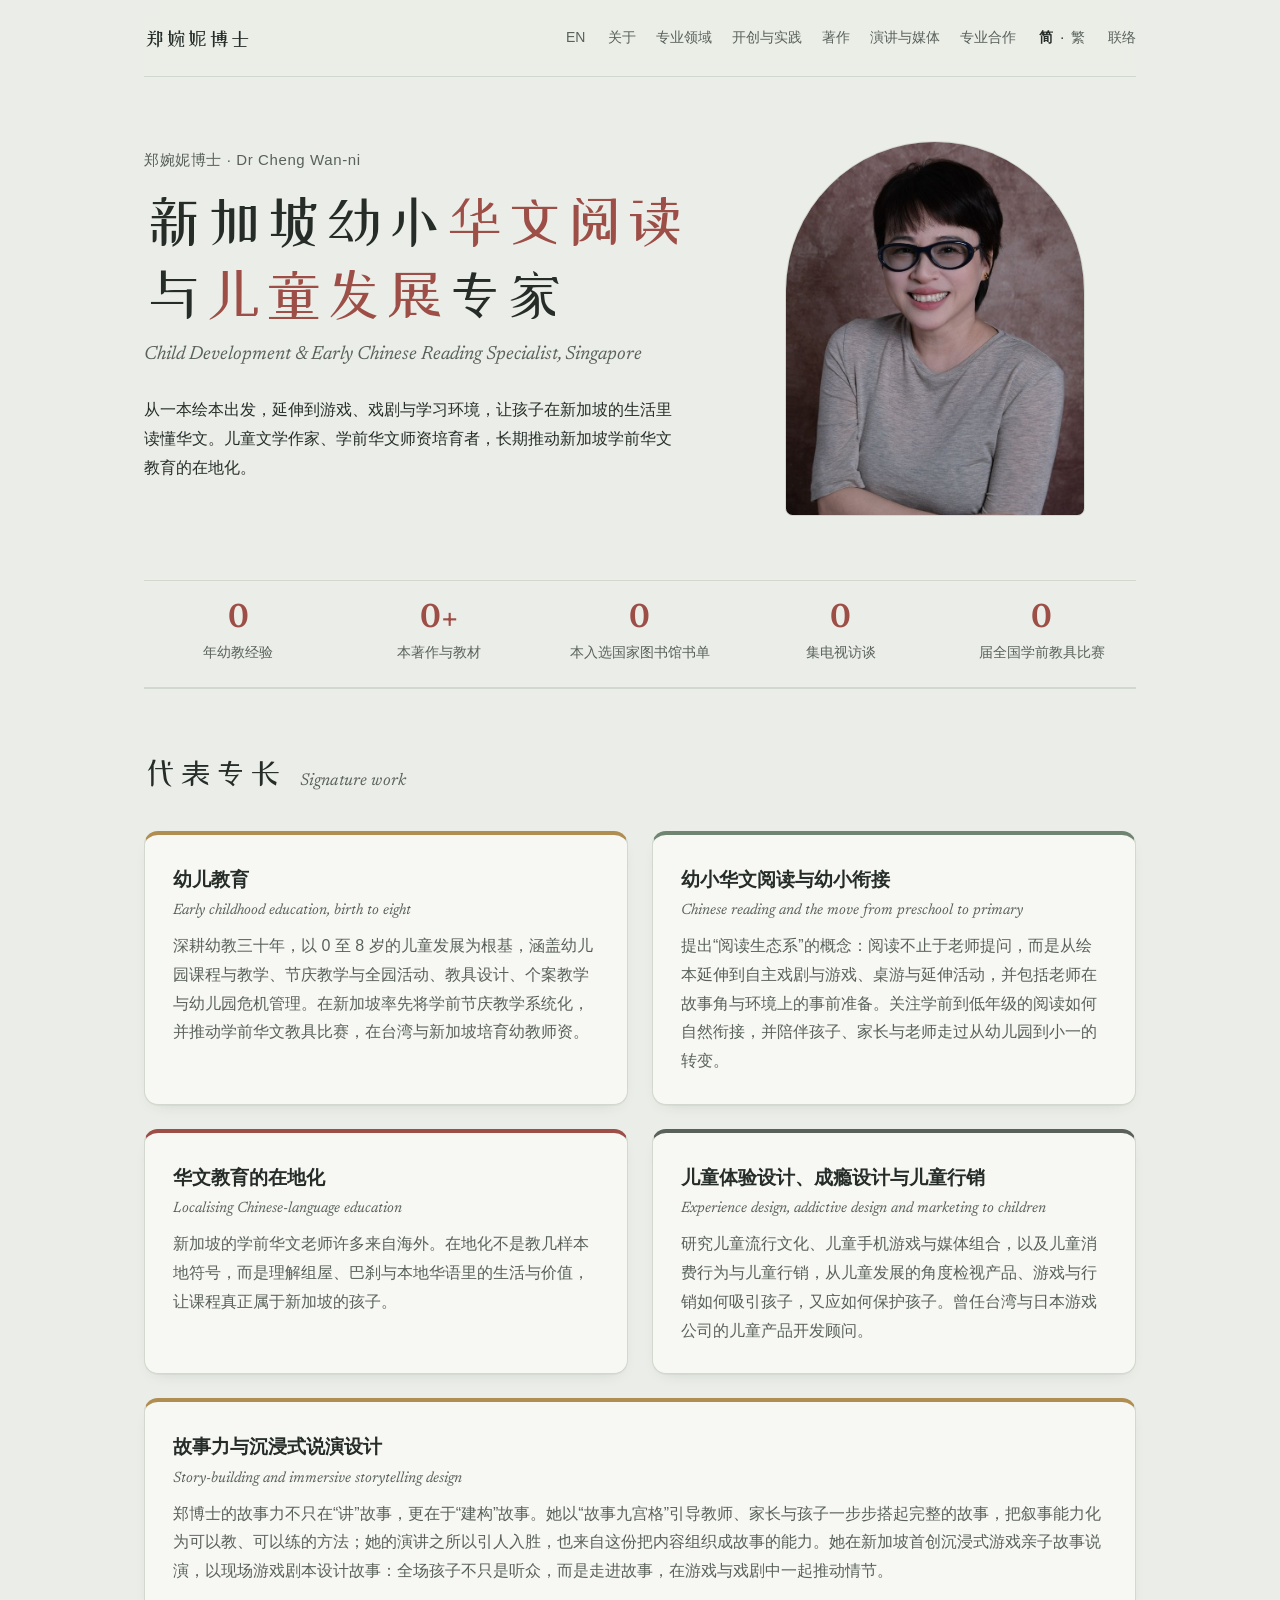
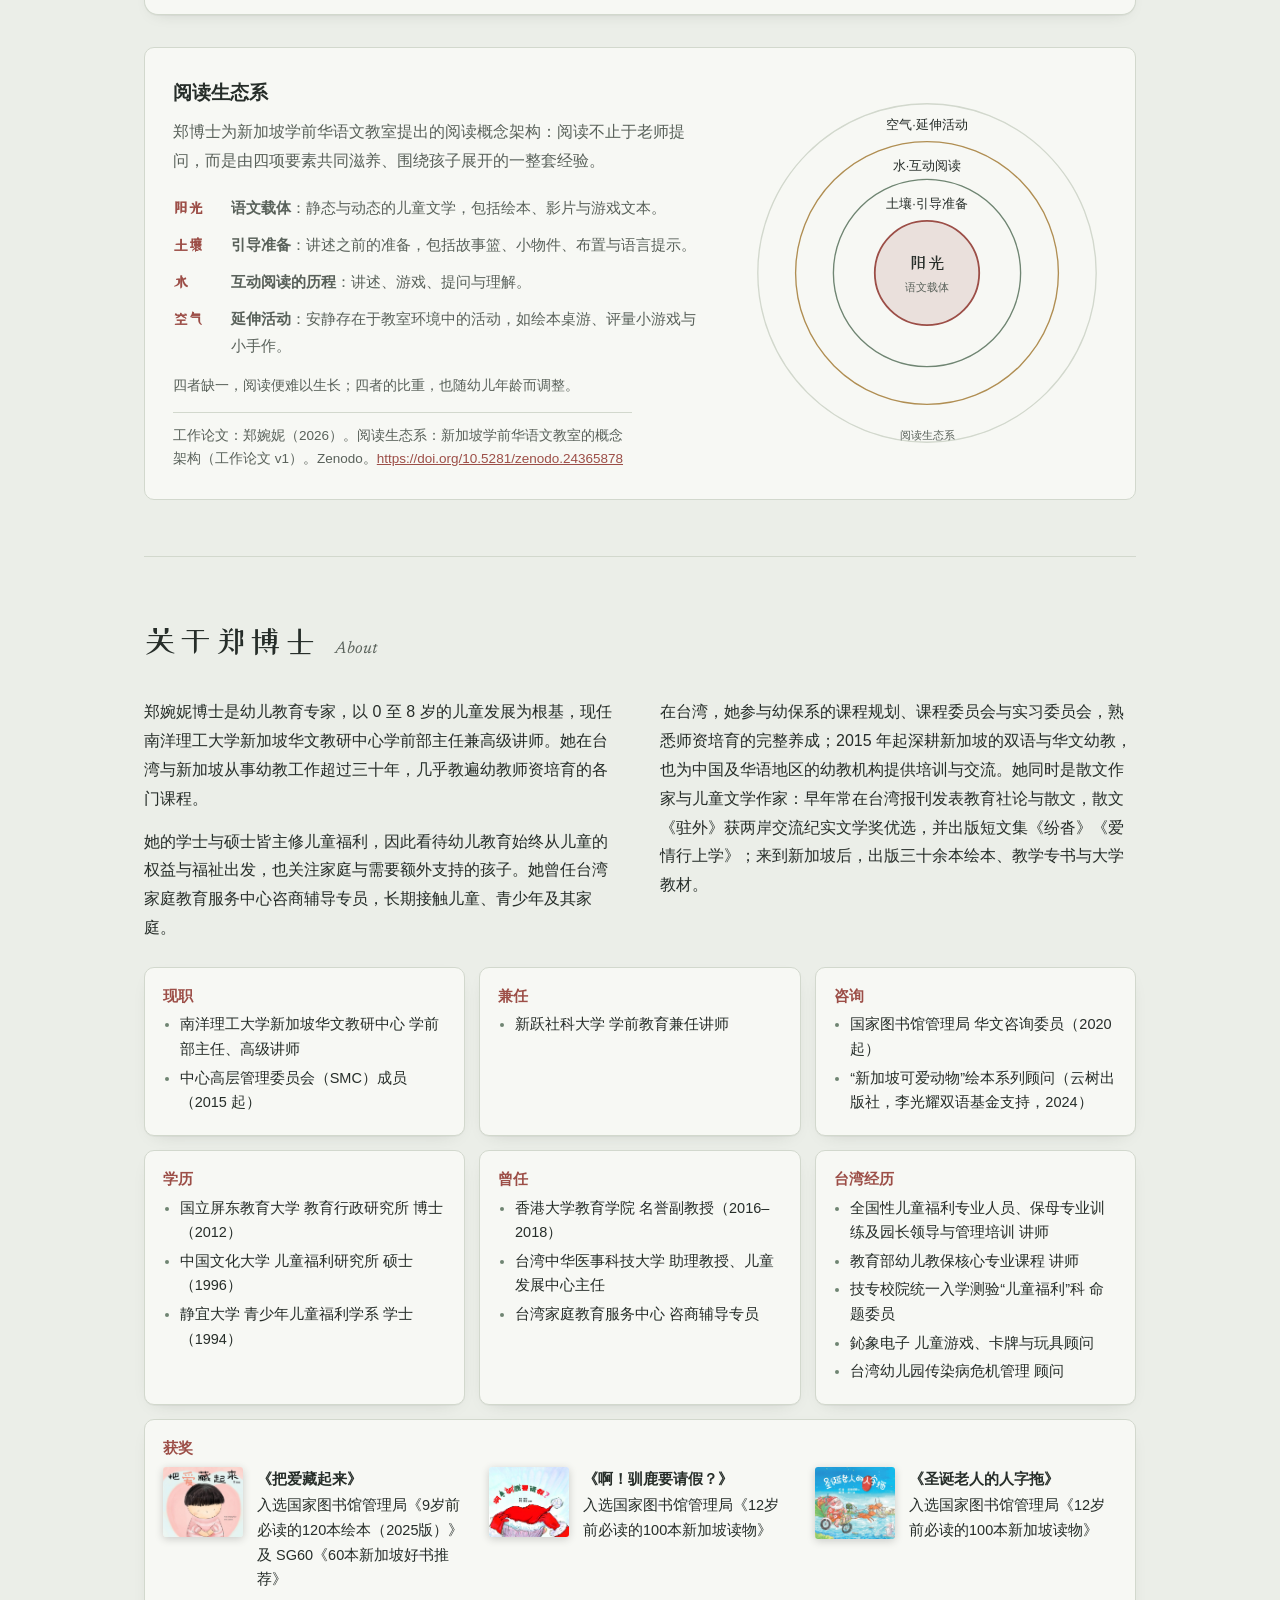
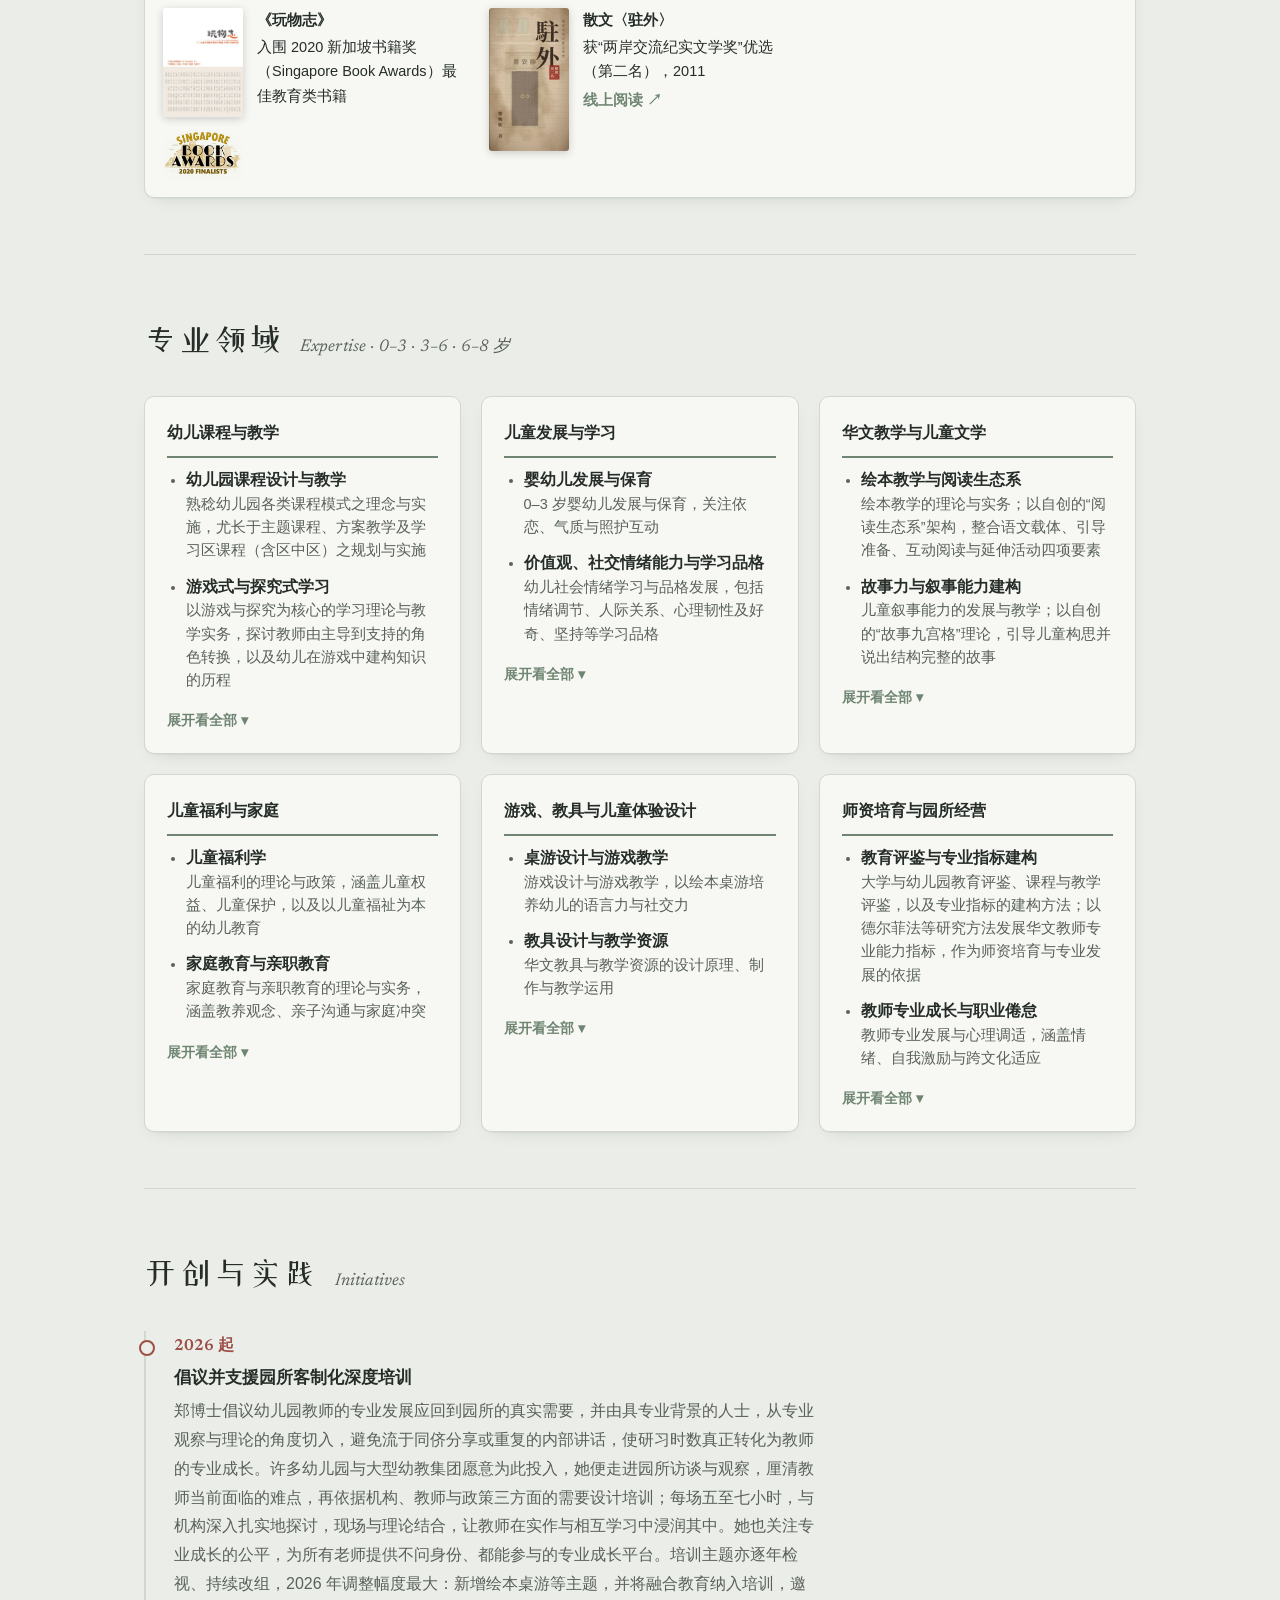
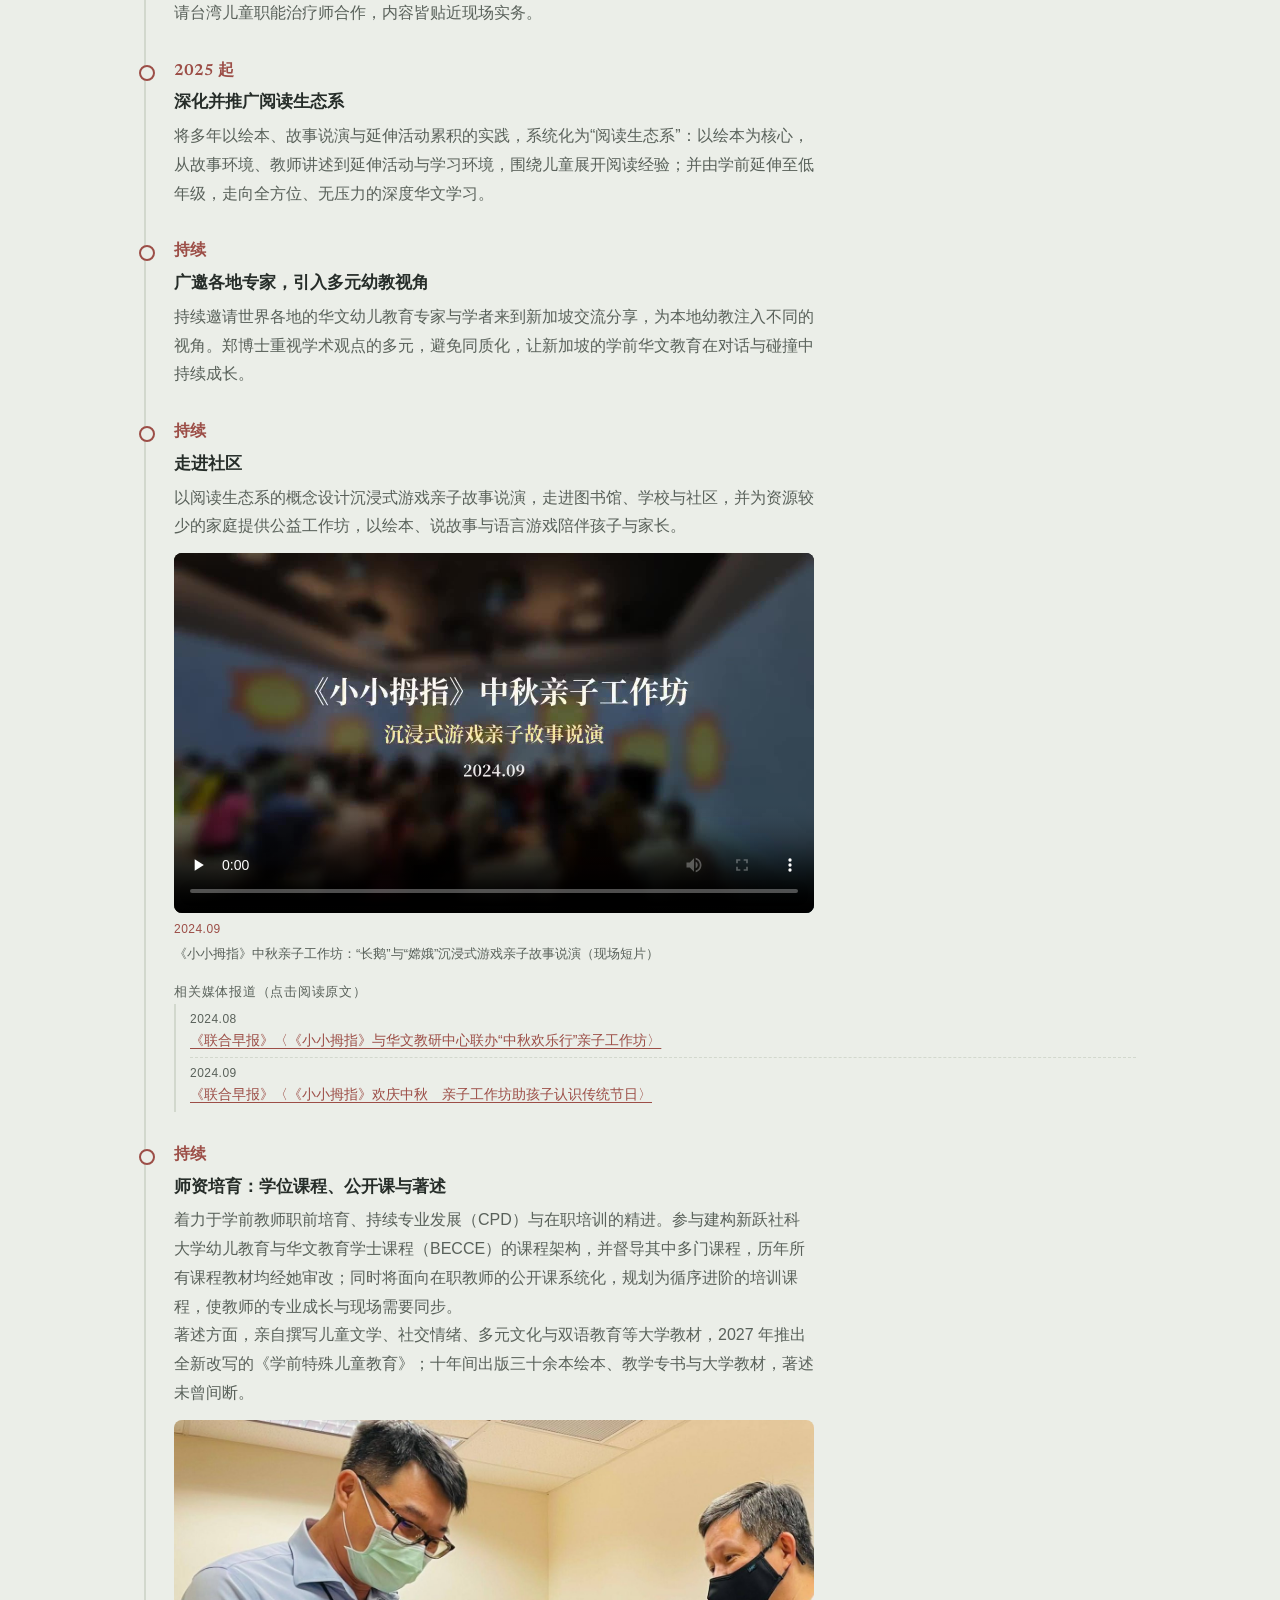
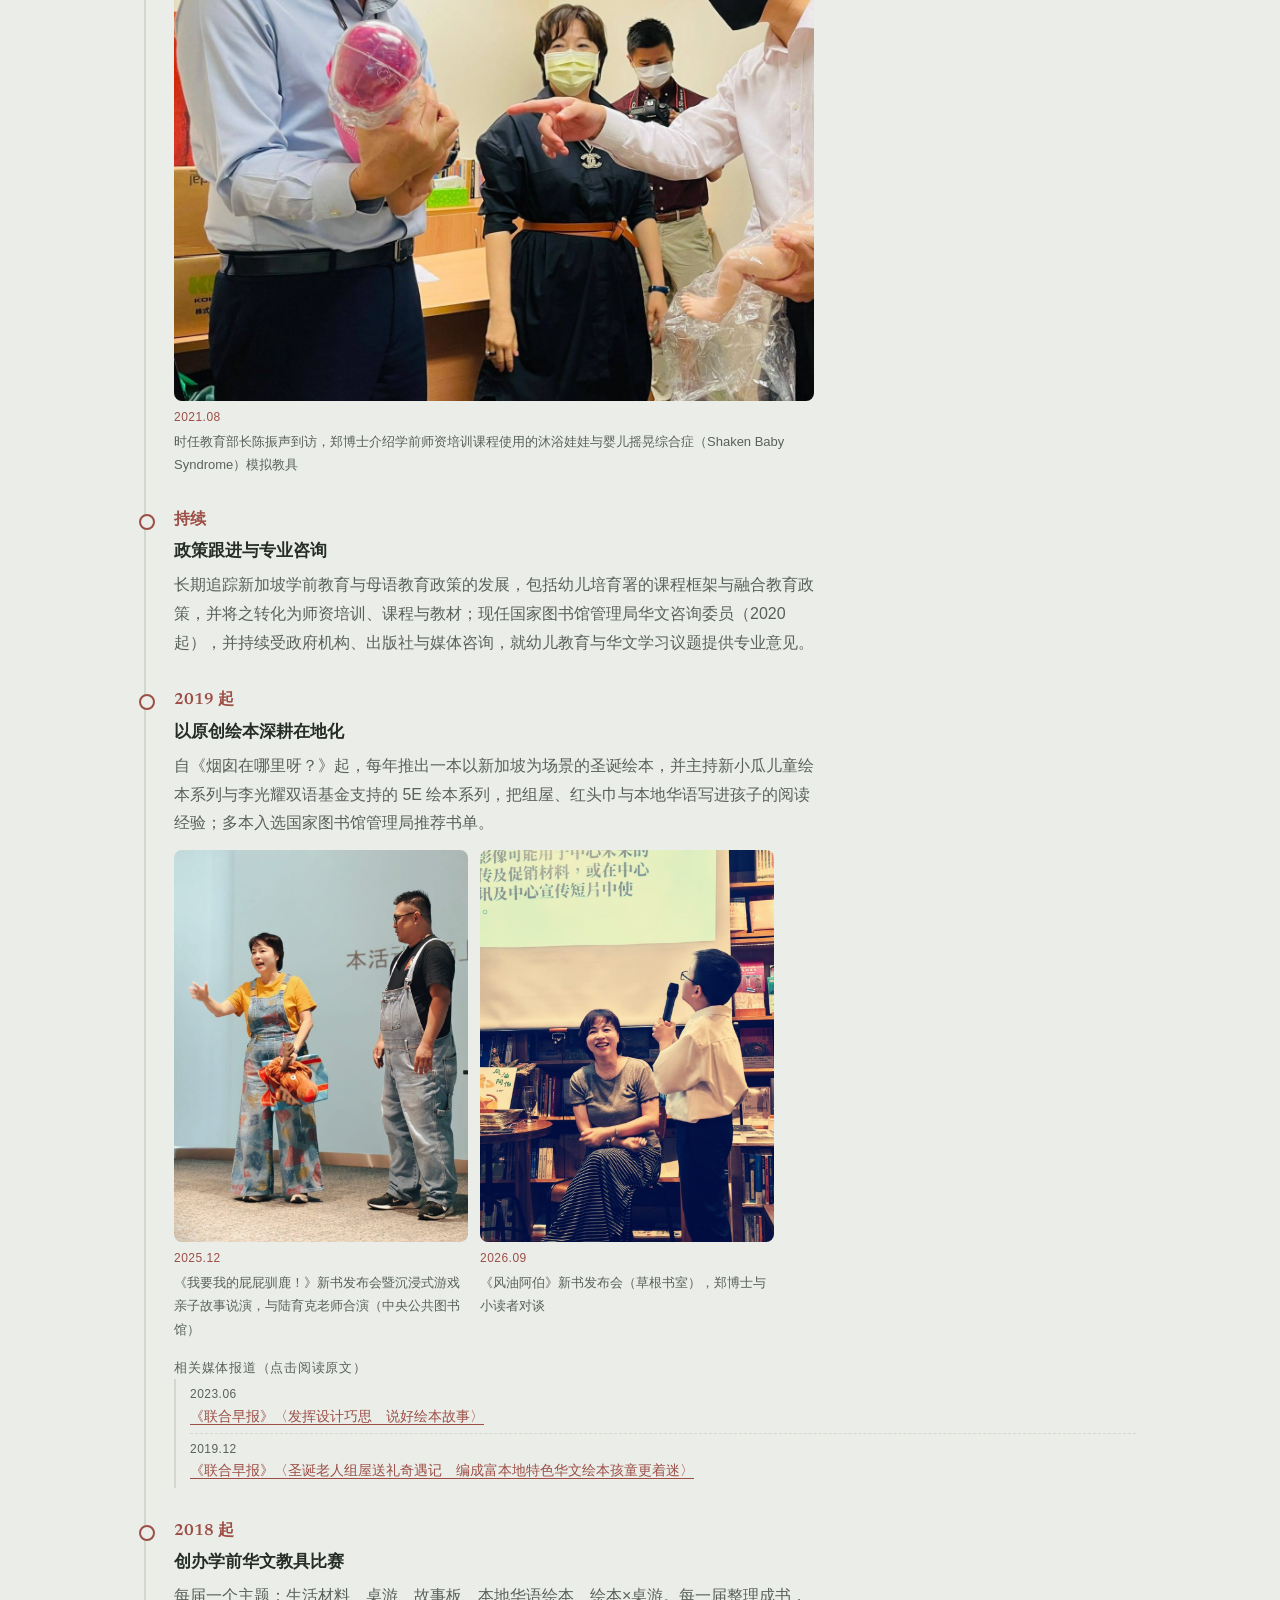
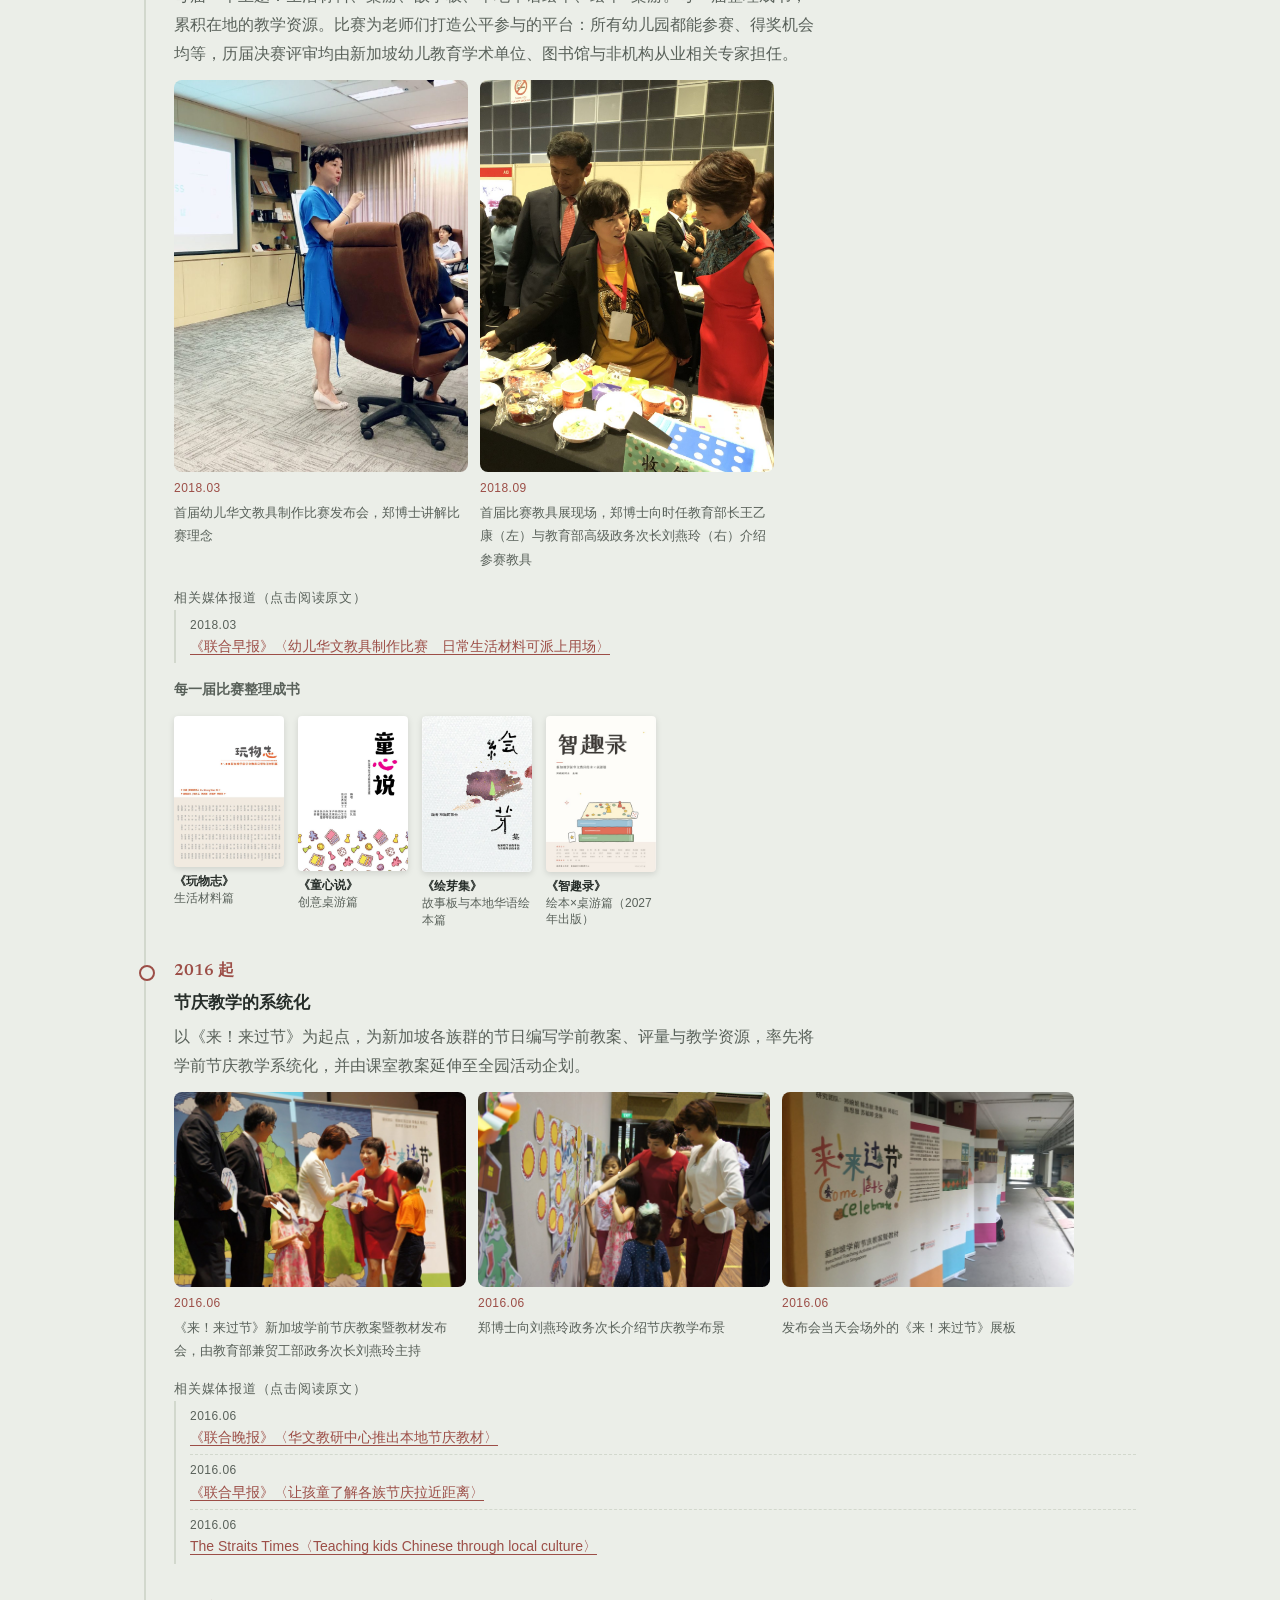
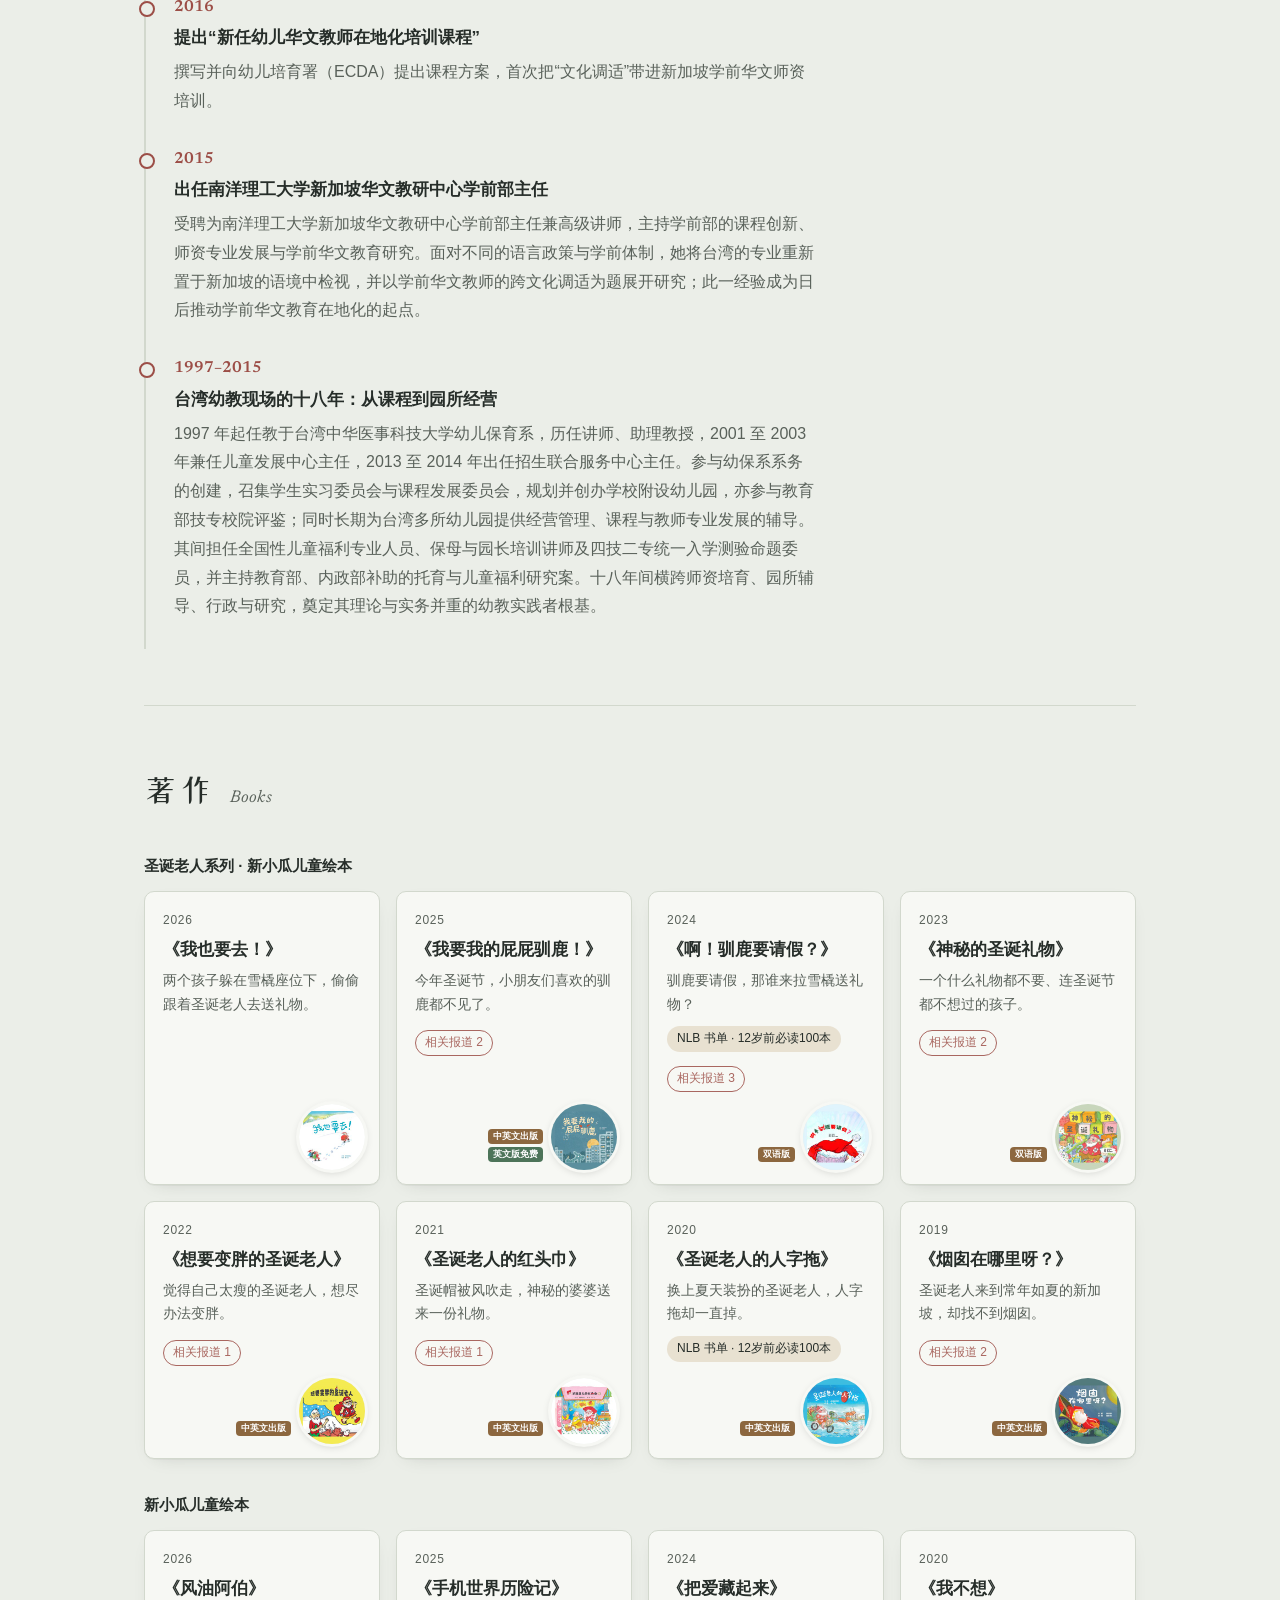
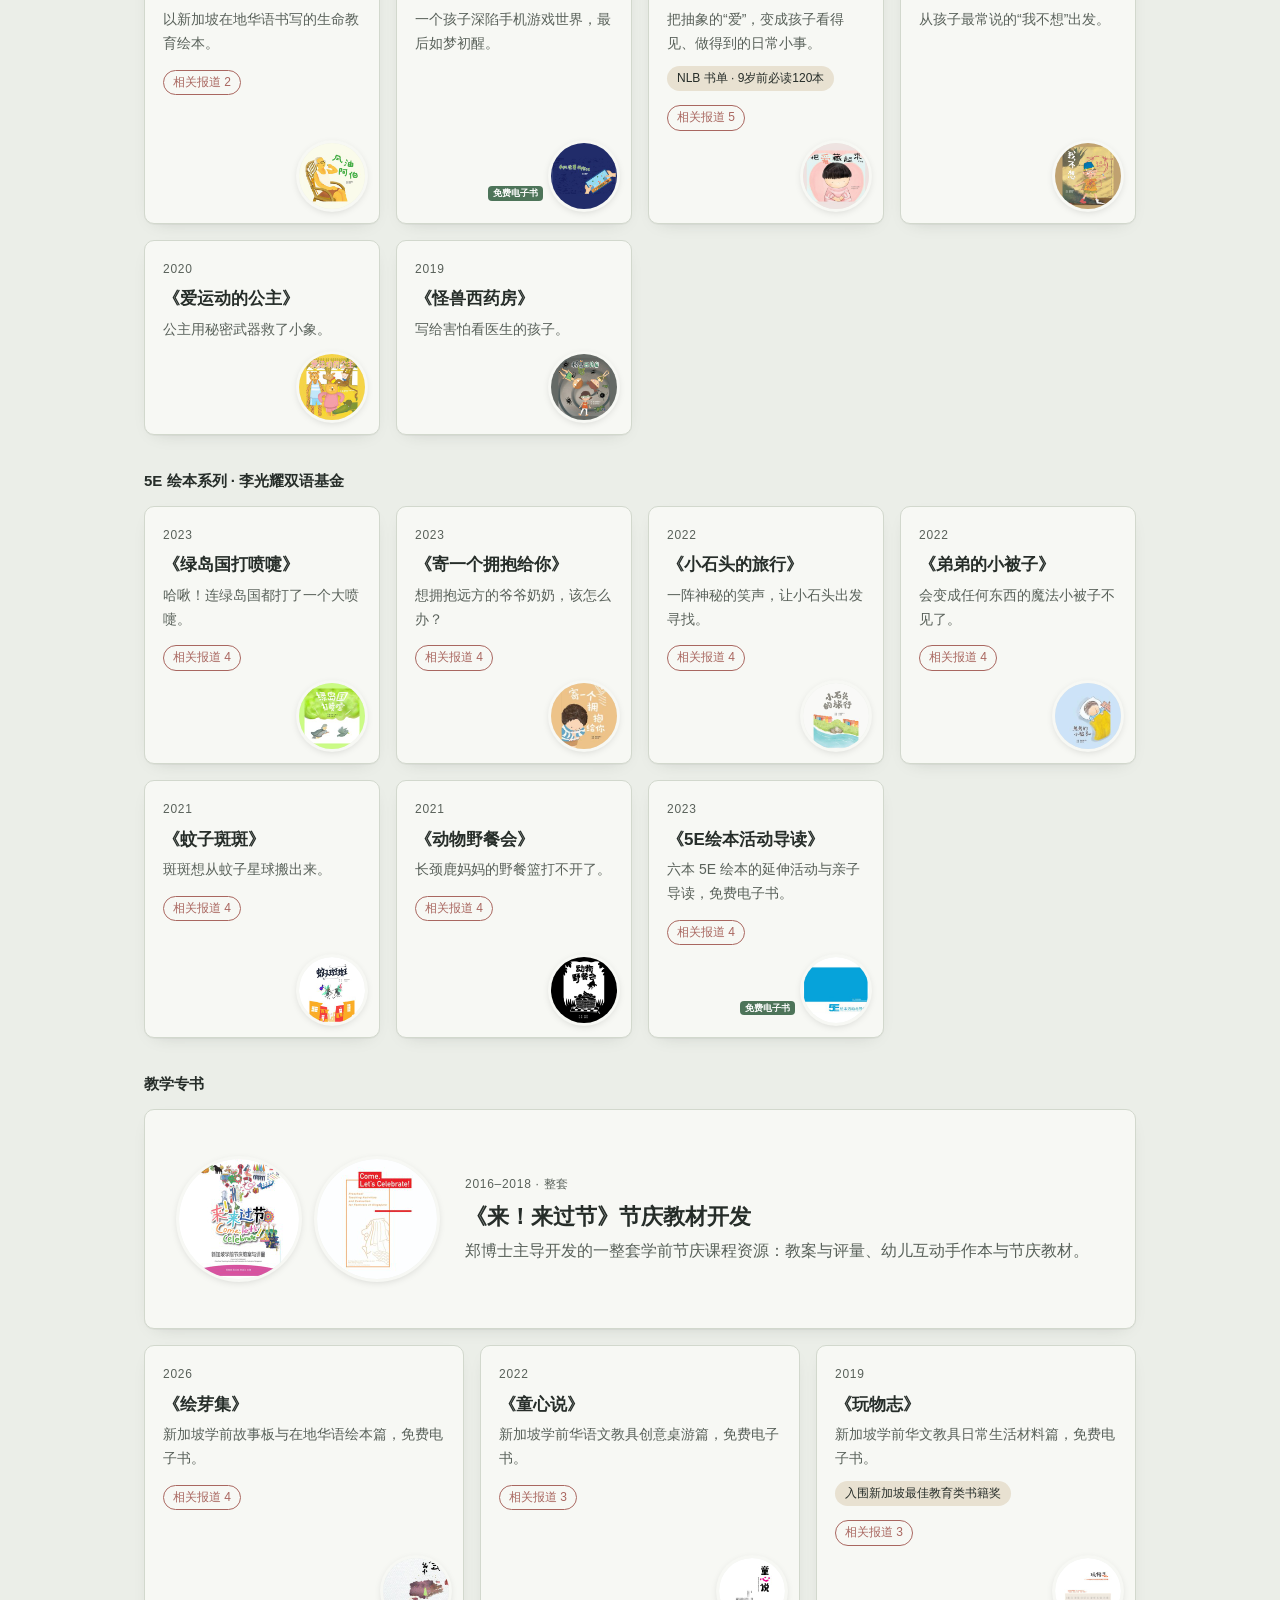
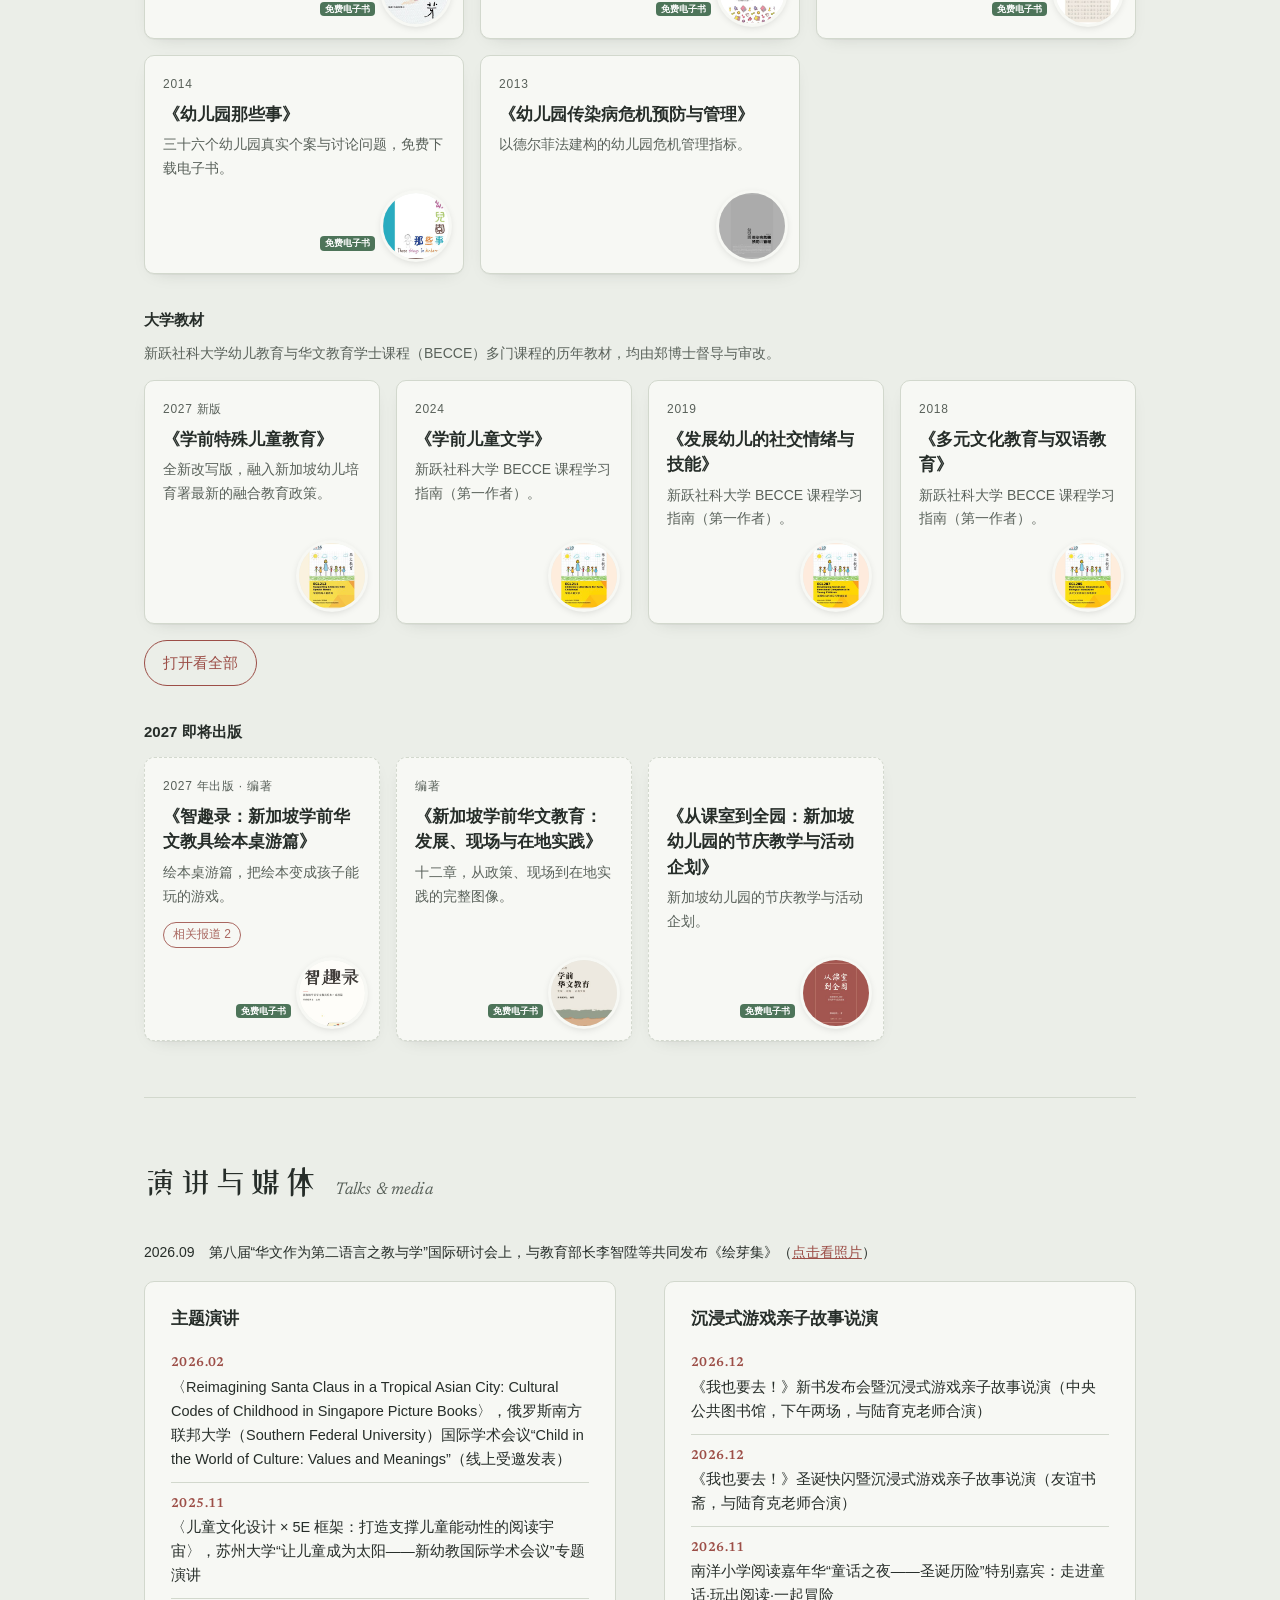
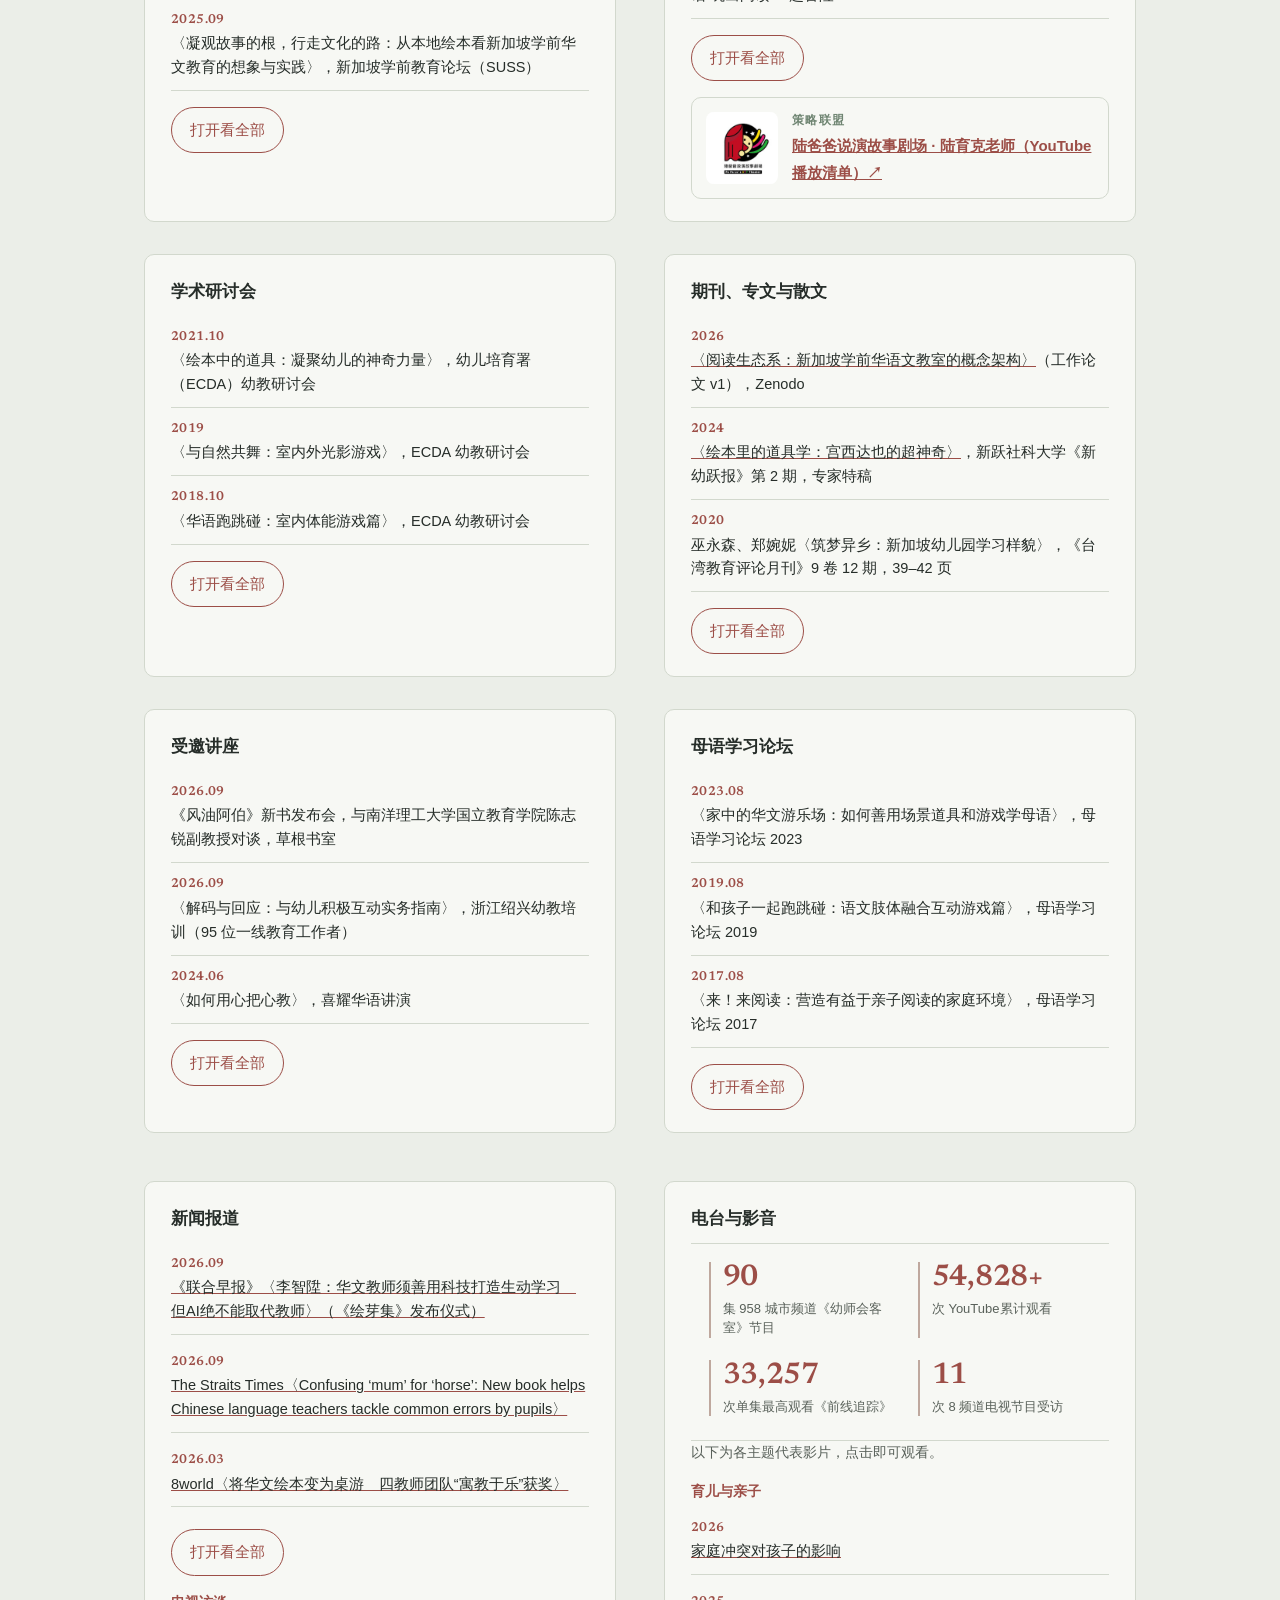
==== commit ff11820e: "Teacher education section, 2021 minister visit photo, customised training topics Co-Authored-By: Cla" ====
--- a/index.html
+++ b/index.html
@@ -10,7 +10,7 @@
 <link rel="alternate" hreflang="zh-Hans" href="https://drchengwanni.com/"><link rel="alternate" hreflang="zh-Hant" href="https://drchengwanni.com/zh-hant"><link rel="alternate" hreflang="en" href="https://drchengwanni.com/en"><link rel="alternate" hreflang="x-default" href="https://drchengwanni.com/">
 <meta property="og:type" content="profile"><meta property="og:title" content="郑婉妮博士 Dr Cheng Wan-ni｜新加坡幼小华文阅读与儿童发展专家"><meta property="og:description" content="郑婉妮博士（鄭婉妮，Dr Cheng Wan-ni / Cheng Wanni），南洋理工大学新加坡华文教研中心学前部主任兼高级讲师，幼儿教育与儿童文学专家，三十年幼教经验，出版三十余本绘本、教学专书与大学教材，提出“阅读生态系”，首创沉浸式游戏亲子故事说演。"><meta property="og:url" content="https://drchengwanni.com/"><meta property="og:image" content="https://drchengwanni.com/img/portrait.jpg">
 <meta property="og:site_name" content="Dr Cheng Wan-ni 鄭婉妮博士"><meta property="og:locale" content="zh_CN"><meta property="og:image:alt" content="郑婉妮博士 Dr Cheng Wan-ni｜新加坡幼小华文阅读与儿童发展专家"><meta name="twitter:card" content="summary_large_image"><meta name="twitter:title" content="郑婉妮博士 Dr Cheng Wan-ni｜新加坡幼小华文阅读与儿童发展专家"><meta name="twitter:description" content="郑婉妮博士（鄭婉妮，Dr Cheng Wan-ni / Cheng Wanni），南洋理工大学新加坡华文教研中心学前部主任兼高级讲师，幼儿教育与儿童文学专家，三十年幼教经验，出版三十余本绘本、教学专书与大学教材，提出“阅读生态系”，首创沉浸式游戏亲子故事说演。"><meta name="twitter:image" content="https://drchengwanni.com/img/portrait.jpg">
-<script type="application/ld+json">{"@context": "https://schema.org", "@graph": [{"@type": "ProfilePage", "@id": "https://drchengwanni.com/#profilepage", "url": "https://drchengwanni.com/", "name": "郑婉妮博士 Dr Cheng Wan-ni｜新加坡幼小华文阅读与儿童发展专家", "description": "郑婉妮博士（鄭婉妮，Dr Cheng Wan-ni / Cheng Wanni），南洋理工大学新加坡华文教研中心学前部主任兼高级讲师，幼儿教育与儿童文学专家，三十年幼教经验，出版三十余本绘本、教学专书与大学教材，提出“阅读生态系”，首创沉浸式游戏亲子故事说演。", "inLanguage": "zh-Hans", "mainEntity": {"@id": "https://drchengwanni.com/#person"}, "about": {"@id": "https://drchengwanni.com/#person"}, "isPartOf": {"@type": "WebSite", "@id": "https://drchengwanni.com/#website", "url": "https://drchengwanni.com/", "name": "Dr Cheng Wan-ni 鄭婉妮博士"}, "primaryImageOfPage": {"@type": "ImageObject", "url": "https://drchengwanni.com/img/portrait.jpg"}, "dateModified": "2026-11-23T21:19:29+08:00"}, {"@type": "Person", "name": "郑婉妮", "@id": "https://drchengwanni.com/#person", "alternateName": ["鄭婉妮", "鄭婉妮博士", "郑婉妮博士", "Dr Cheng Wan-ni", "Cheng Wan-ni", "Cheng Wanni", "Wanni Cheng", "Dr Cheng Wanni", "Wan-ni Cheng"], "image": "https://drchengwanni.com/img/portrait.jpg", "honorificPrefix": "Dr", "jobTitle": "Dean of Early Childhood Care and Education (ECCE) and Senior Lecturer", "worksFor": {"@type": "Organization", "name": "Singapore Centre for Chinese Language (SCCL) 新加坡华文教研中心", "parentOrganization": {"@type": "CollegeOrUniversity", "name": "Nanyang Technological University (NTU), Singapore 南洋理工大学"}}, "alumniOf": "National Pingtung University of Education", "url": "https://drchengwanni.com/", "knowsAbout": ["early childhood education", "children's literature", "Chinese reading", "picture books", "preschool Chinese language education", "board games for children", "storytelling", "narrative skills", "immersive story design", "沉浸式游戏亲子故事说演", "Dr Cheng's Storytelling and Play for Families"], "sameAs": ["https://orcid.org/0009-0001-5829-668X", "https://sccl.sg/en/about/staff/125-dean/182-dr-cheng-wan-ni", "https://www.sccl.sg/zh/about/staff-cn/126-dean/272-dr-cheng-wan-ni", "https://afcc.com.sg/2019/lightbox-speaker/cheng-wan-ni.html"], "identifier": {"@type": "PropertyValue", "propertyID": "ORCID", "value": "0009-0001-5829-668X"}, "affiliation": [{"@type": "Organization", "name": "Singapore University of Social Sciences (SUSS)", "description": "Adjunct Lecturer 兼任讲师"}], "description": "郑婉妮博士（鄭婉妮，Dr Cheng Wan-ni / Cheng Wanni），南洋理工大学新加坡华文教研中心学前部主任兼高级讲师，幼儿教育与儿童文学专家，三十年幼教经验，出版三十余本绘本、教学专书与大学教材，提出“阅读生态系”，首创沉浸式游戏亲子故事说演。"}, {"@type": "Book", "name": "烟囱在哪里呀？", "alternateName": "Where's the Chimney?", "author": {"@id": "https://drchengwanni.com/#person"}}, {"@type": "Book", "name": "圣诞老人的人字拖", "alternateName": "Santa's Flip-Flops", "author": {"@id": "https://drchengwanni.com/#person"}}, {"@type": "Book", "name": "圣诞老人的红头巾", "alternateName": "Santa's Red Headscarf", "author": {"@id": "https://drchengwanni.com/#person"}}, {"@type": "Book", "name": "想要变胖的圣诞老人", "alternateName": "Santa Wants to Get Fat", "author": {"@id": "https://drchengwanni.com/#person"}}, {"@type": "Book", "name": "神秘的圣诞礼物", "alternateName": "The Mysterious Christmas Gift", "author": {"@id": "https://drchengwanni.com/#person"}}, {"@type": "Book", "name": "啊！驯鹿要请假？", "alternateName": "Oh Dear! Santa's Reindeers Need a Break", "author": {"@id": "https://drchengwanni.com/#person"}}, {"@type": "Book", "name": "我要我的屁屁驯鹿！", "alternateName": "I Want My Farty Reindeer!", "author": {"@id": "https://drchengwanni.com/#person"}}, {"@type": "Book", "name": "我也要去！", "alternateName": "I Want to Go Too!", "author": {"@id": "https://drchengwanni.com/#person"}}, {"@type": "Book", "name": "风油阿伯", "alternateName": "Uncle Feng You", "author": {"@id": "https://drchengwanni.com/#person"}}, {"@type": "Book", "name": "把爱藏起来", "alternateName": "What is Love?", "author": {"@id": "https://drchengwanni.com/#person"}}, {"@type": "Book", "name": "手机世界历险记", "alternateName": "Lost in Screen World", "author": {"@id": "https://drchengwanni.com/#person"}}, {"@type": "Book", "name": "我不想", "author": {"@id": "https://drchengwanni.com/#person"}}, {"@type": "Book", "name": "怪兽西药房", "author": {"@id": "https://drchengwanni.com/#person"}}, {"@type": "Book", "name": "爱运动的公主", "alternateName": "The Princess Who Likes to Exercise", "author": {"@id": "https://drchengwanni.com/#person"}}, {"@type": "Book", "name": "绿岛国打喷嚏", "alternateName": "Ah-Choo!", "author": {"@id": "https://drchengwanni.com/#person"}}, {"@type": "Book", "name": "蚊子斑斑", "alternateName": "Mozzie Finds a New Home", "author": {"@id": "https://drchengwanni.com/#person"}}, {"@type": "Book", "name": "动物野餐会", "alternateName": "The Animals' Picnic", "author": {"@id": "https://drchengwanni.com/#person"}}, {"@type": "Book", "name": "小石头的旅行", "author": {"@id": "https://drchengwanni.com/#person"}}, {"@type": "Book", "name": "寄一个拥抱给你", "alternateName": "A Hug for You!", "author": {"@id": "https://drchengwanni.com/#person"}}, {"@type": "Book", "name": "弟弟的小被子", "alternateName": "My Blankie", "author": {"@id": "https://drchengwanni.com/#person"}}, {"@type": "Book", "name": "5E绘本活动导读", "alternateName": "The 5E Teaching Guide: Activities for Teachers and Parents to Facilitate Chinese Language Learning", "author": {"@id": "https://drchengwanni.com/#person"}}, {"@type": "Book", "name": "来！来过节节庆教材开发", "alternateName": "Come, Let's Celebrate! Festival Teaching Resources", "author": {"@id": "https://drchengwanni.com/#person"}}, {"@type": "Book", "name": "来！来过节英文版", "alternateName": "Come, Let's Celebrate! Preschool Teaching Activities and Evaluation for Festivals of Singapore", "author": {"@id": "https://drchengwanni.com/#person"}}, {"@type": "Book", "name": "玩物志", "author": {"@id": "https://drchengwanni.com/#person"}}, {"@type": "Book", "name": "童心说", "author": {"@id": "https://drchengwanni.com/#person"}}, {"@type": "Book", "name": "绘芽集", "author": {"@id": "https://drchengwanni.com/#person"}}, {"@type": "Book", "name": "幼儿园那些事", "alternateName": "Those Things in Kindergarten", "author": {"@id": "https://drchengwanni.com/#person"}}, {"@type": "Book", "name": "幼儿园传染病危机预防与管理", "alternateName": "Crisis Prevention and Management of Infectious Diseases for Child Care Centers", "author": {"@id": "https://drchengwanni.com/#person"}}, {"@type": "Book", "name": "学前儿童文学", "alternateName": "Children's Literature for Early Childhood", "author": {"@id": "https://drchengwanni.com/#person"}}, {"@type": "Book", "name": "发展幼儿的社交情绪与技能", "alternateName": "Developing Social and Emotional Competence in Young Children", "author": {"@id": "https://drchengwanni.com/#person"}}, {"@type": "Book", "name": "多元文化教育与双语教育", "alternateName": "Multicultural Education and Bilingual Education", "author": {"@id": "https://drchengwanni.com/#person"}}, {"@type": "Book", "name": "学前特殊儿童教育", "alternateName": "Supporting Children with Special Needs", "author": {"@id": "https://drchengwanni.com/#person"}}, {"@type": "Book", "name": "幼儿阶段的戏剧与华语文教学", "alternateName": "Early Childhood Creative Drama and Chinese Language Education", "author": {"@id": "https://drchengwanni.com/#person"}}, {"@type": "Book", "name": "学前资讯科技和华文教学的整合", "alternateName": "Integrating ICT in Teaching and Learning Chinese in Early Childhood Education", "author": {"@id": "https://drchengwanni.com/#person"}}, {"@type": "Book", "name": "儿童发展评量", "alternateName": "Assessment and Intervention", "author": {"@id": "https://drchengwanni.com/#person"}}, {"@type": "Book", "name": "学前教育科研方法", "alternateName": "Research Methods for Early Childhood Education", "author": {"@id": "https://drchengwanni.com/#person"}}, {"@type": "Book", "name": "新加坡学前华文教育：发展、现场与在地实践", "author": {"@id": "https://drchengwanni.com/#person"}}, {"@type": "Book", "name": "从课室到全园：新加坡幼儿园的节庆教学与活动企划", "author": {"@id": "https://drchengwanni.com/#person"}}, {"@type": "Book", "name": "智趣录：新加坡学前华文教具绘本桌游篇", "author": {"@id": "https://drchengwanni.com/#person"}}, {"@type": "ScholarlyArticle", "name": "阅读生态系：新加坡学前华语文教室的概念架构（工作论文 v1）", "alternateName": "Reading ecosystem: A conceptual framework for Singapore preschool Chinese-language classrooms", "datePublished": "2026", "publisher": {"@type": "Organization", "name": "Zenodo"}, "identifier": "https://doi.org/10.5281/zenodo.24365878", "url": "https://doi.org/10.5281/zenodo.24365878", "author": {"@id": "https://drchengwanni.com/#person"}}]}</script>
+<script type="application/ld+json">{"@context": "https://schema.org", "@graph": [{"@type": "ProfilePage", "@id": "https://drchengwanni.com/#profilepage", "url": "https://drchengwanni.com/", "name": "郑婉妮博士 Dr Cheng Wan-ni｜新加坡幼小华文阅读与儿童发展专家", "description": "郑婉妮博士（鄭婉妮，Dr Cheng Wan-ni / Cheng Wanni），南洋理工大学新加坡华文教研中心学前部主任兼高级讲师，幼儿教育与儿童文学专家，三十年幼教经验，出版三十余本绘本、教学专书与大学教材，提出“阅读生态系”，首创沉浸式游戏亲子故事说演。", "inLanguage": "zh-Hans", "mainEntity": {"@id": "https://drchengwanni.com/#person"}, "about": {"@id": "https://drchengwanni.com/#person"}, "isPartOf": {"@type": "WebSite", "@id": "https://drchengwanni.com/#website", "url": "https://drchengwanni.com/", "name": "Dr Cheng Wan-ni 鄭婉妮博士"}, "primaryImageOfPage": {"@type": "ImageObject", "url": "https://drchengwanni.com/img/portrait.jpg"}, "dateModified": "2026-11-23T21:38:45+08:00"}, {"@type": "Person", "name": "郑婉妮", "@id": "https://drchengwanni.com/#person", "alternateName": ["鄭婉妮", "鄭婉妮博士", "郑婉妮博士", "Dr Cheng Wan-ni", "Cheng Wan-ni", "Cheng Wanni", "Wanni Cheng", "Dr Cheng Wanni", "Wan-ni Cheng"], "image": "https://drchengwanni.com/img/portrait.jpg", "honorificPrefix": "Dr", "jobTitle": "Dean of Early Childhood Care and Education (ECCE) and Senior Lecturer", "worksFor": {"@type": "Organization", "name": "Singapore Centre for Chinese Language (SCCL) 新加坡华文教研中心", "parentOrganization": {"@type": "CollegeOrUniversity", "name": "Nanyang Technological University (NTU), Singapore 南洋理工大学"}}, "alumniOf": "National Pingtung University of Education", "url": "https://drchengwanni.com/", "knowsAbout": ["early childhood education", "children's literature", "Chinese reading", "picture books", "preschool Chinese language education", "board games for children", "storytelling", "narrative skills", "immersive story design", "沉浸式游戏亲子故事说演", "Dr Cheng's Storytelling and Play for Families"], "sameAs": ["https://orcid.org/0009-0001-5829-668X", "https://sccl.sg/en/about/staff/125-dean/182-dr-cheng-wan-ni", "https://www.sccl.sg/zh/about/staff-cn/126-dean/272-dr-cheng-wan-ni", "https://afcc.com.sg/2019/lightbox-speaker/cheng-wan-ni.html"], "identifier": {"@type": "PropertyValue", "propertyID": "ORCID", "value": "0009-0001-5829-668X"}, "affiliation": [{"@type": "Organization", "name": "Singapore University of Social Sciences (SUSS)", "description": "Adjunct Lecturer 兼任讲师"}], "description": "郑婉妮博士（鄭婉妮，Dr Cheng Wan-ni / Cheng Wanni），南洋理工大学新加坡华文教研中心学前部主任兼高级讲师，幼儿教育与儿童文学专家，三十年幼教经验，出版三十余本绘本、教学专书与大学教材，提出“阅读生态系”，首创沉浸式游戏亲子故事说演。"}, {"@type": "Book", "name": "烟囱在哪里呀？", "alternateName": "Where's the Chimney?", "author": {"@id": "https://drchengwanni.com/#person"}}, {"@type": "Book", "name": "圣诞老人的人字拖", "alternateName": "Santa's Flip-Flops", "author": {"@id": "https://drchengwanni.com/#person"}}, {"@type": "Book", "name": "圣诞老人的红头巾", "alternateName": "Santa's Red Headscarf", "author": {"@id": "https://drchengwanni.com/#person"}}, {"@type": "Book", "name": "想要变胖的圣诞老人", "alternateName": "Santa Wants to Get Fat", "author": {"@id": "https://drchengwanni.com/#person"}}, {"@type": "Book", "name": "神秘的圣诞礼物", "alternateName": "The Mysterious Christmas Gift", "author": {"@id": "https://drchengwanni.com/#person"}}, {"@type": "Book", "name": "啊！驯鹿要请假？", "alternateName": "Oh Dear! Santa's Reindeers Need a Break", "author": {"@id": "https://drchengwanni.com/#person"}}, {"@type": "Book", "name": "我要我的屁屁驯鹿！", "alternateName": "I Want My Farty Reindeer!", "author": {"@id": "https://drchengwanni.com/#person"}}, {"@type": "Book", "name": "我也要去！", "alternateName": "I Want to Go Too!", "author": {"@id": "https://drchengwanni.com/#person"}}, {"@type": "Book", "name": "风油阿伯", "alternateName": "Uncle Feng You", "author": {"@id": "https://drchengwanni.com/#person"}}, {"@type": "Book", "name": "把爱藏起来", "alternateName": "What is Love?", "author": {"@id": "https://drchengwanni.com/#person"}}, {"@type": "Book", "name": "手机世界历险记", "alternateName": "Lost in Screen World", "author": {"@id": "https://drchengwanni.com/#person"}}, {"@type": "Book", "name": "我不想", "author": {"@id": "https://drchengwanni.com/#person"}}, {"@type": "Book", "name": "怪兽西药房", "author": {"@id": "https://drchengwanni.com/#person"}}, {"@type": "Book", "name": "爱运动的公主", "alternateName": "The Princess Who Likes to Exercise", "author": {"@id": "https://drchengwanni.com/#person"}}, {"@type": "Book", "name": "绿岛国打喷嚏", "alternateName": "Ah-Choo!", "author": {"@id": "https://drchengwanni.com/#person"}}, {"@type": "Book", "name": "蚊子斑斑", "alternateName": "Mozzie Finds a New Home", "author": {"@id": "https://drchengwanni.com/#person"}}, {"@type": "Book", "name": "动物野餐会", "alternateName": "The Animals' Picnic", "author": {"@id": "https://drchengwanni.com/#person"}}, {"@type": "Book", "name": "小石头的旅行", "author": {"@id": "https://drchengwanni.com/#person"}}, {"@type": "Book", "name": "寄一个拥抱给你", "alternateName": "A Hug for You!", "author": {"@id": "https://drchengwanni.com/#person"}}, {"@type": "Book", "name": "弟弟的小被子", "alternateName": "My Blankie", "author": {"@id": "https://drchengwanni.com/#person"}}, {"@type": "Book", "name": "5E绘本活动导读", "alternateName": "The 5E Teaching Guide: Activities for Teachers and Parents to Facilitate Chinese Language Learning", "author": {"@id": "https://drchengwanni.com/#person"}}, {"@type": "Book", "name": "来！来过节节庆教材开发", "alternateName": "Come, Let's Celebrate! Festival Teaching Resources", "author": {"@id": "https://drchengwanni.com/#person"}}, {"@type": "Book", "name": "来！来过节英文版", "alternateName": "Come, Let's Celebrate! Preschool Teaching Activities and Evaluation for Festivals of Singapore", "author": {"@id": "https://drchengwanni.com/#person"}}, {"@type": "Book", "name": "玩物志", "author": {"@id": "https://drchengwanni.com/#person"}}, {"@type": "Book", "name": "童心说", "author": {"@id": "https://drchengwanni.com/#person"}}, {"@type": "Book", "name": "绘芽集", "author": {"@id": "https://drchengwanni.com/#person"}}, {"@type": "Book", "name": "幼儿园那些事", "alternateName": "Those Things in Kindergarten", "author": {"@id": "https://drchengwanni.com/#person"}}, {"@type": "Book", "name": "幼儿园传染病危机预防与管理", "alternateName": "Crisis Prevention and Management of Infectious Diseases for Child Care Centers", "author": {"@id": "https://drchengwanni.com/#person"}}, {"@type": "Book", "name": "学前儿童文学", "alternateName": "Children's Literature for Early Childhood", "author": {"@id": "https://drchengwanni.com/#person"}}, {"@type": "Book", "name": "发展幼儿的社交情绪与技能", "alternateName": "Developing Social and Emotional Competence in Young Children", "author": {"@id": "https://drchengwanni.com/#person"}}, {"@type": "Book", "name": "多元文化教育与双语教育", "alternateName": "Multicultural Education and Bilingual Education", "author": {"@id": "https://drchengwanni.com/#person"}}, {"@type": "Book", "name": "学前特殊儿童教育", "alternateName": "Supporting Children with Special Needs", "author": {"@id": "https://drchengwanni.com/#person"}}, {"@type": "Book", "name": "幼儿阶段的戏剧与华语文教学", "alternateName": "Early Childhood Creative Drama and Chinese Language Education", "author": {"@id": "https://drchengwanni.com/#person"}}, {"@type": "Book", "name": "学前资讯科技和华文教学的整合", "alternateName": "Integrating ICT in Teaching and Learning Chinese in Early Childhood Education", "author": {"@id": "https://drchengwanni.com/#person"}}, {"@type": "Book", "name": "儿童发展评量", "alternateName": "Assessment and Intervention", "author": {"@id": "https://drchengwanni.com/#person"}}, {"@type": "Book", "name": "学前教育科研方法", "alternateName": "Research Methods for Early Childhood Education", "author": {"@id": "https://drchengwanni.com/#person"}}, {"@type": "Book", "name": "新加坡学前华文教育：发展、现场与在地实践", "author": {"@id": "https://drchengwanni.com/#person"}}, {"@type": "Book", "name": "从课室到全园：新加坡幼儿园的节庆教学与活动企划", "author": {"@id": "https://drchengwanni.com/#person"}}, {"@type": "Book", "name": "智趣录：新加坡学前华文教具绘本桌游篇", "author": {"@id": "https://drchengwanni.com/#person"}}, {"@type": "ScholarlyArticle", "name": "阅读生态系：新加坡学前华语文教室的概念架构（工作论文 v1）", "alternateName": "Reading ecosystem: A conceptual framework for Singapore preschool Chinese-language classrooms", "datePublished": "2026", "publisher": {"@type": "Organization", "name": "Zenodo"}, "identifier": "https://doi.org/10.5281/zenodo.24365878", "url": "https://doi.org/10.5281/zenodo.24365878", "author": {"@id": "https://drchengwanni.com/#person"}}]}</script>
 <meta name="msvalidate.01" content="65DCB80CF857319ACE1B2F95756CDE15" />
 <link rel="stylesheet" href="fonts/fonts.css">
 <style>
@@ -569,11 +569,11 @@
   <section id="work">
     <div class="sechead"><h2>开创与实践</h2><span>Initiatives</span></div>
     <ol class="timeline">
-      <li><span class="yr">2026 起</span><h4>倡议并支援园所客制化深度培训</h4><p>郑博士倡议幼儿园教师的专业发展应回到园所的真实需要，并由具专业背景的人士，从专业观察与理论的角度切入，避免流于同侪分享或重复的内部讲话，使研习时数真正转化为教师的专业成长。许多幼儿园与大型幼教集团愿意为此投入，她便走进园所访谈与观察，厘清教师当前面临的难点，再依据机构、教师与政策三方面的需要设计培训；每场五至七小时，与机构深入扎实地探讨，现场与理论结合，让教师在实作与相互学习中浸润其中。她也关注专业成长的公平，为所有老师提供不问身份、都能参与的专业成长平台。</p></li>
+      <li><span class="yr">2026 起</span><h4>倡议并支援园所客制化深度培训</h4><p>郑博士倡议幼儿园教师的专业发展应回到园所的真实需要，并由具专业背景的人士，从专业观察与理论的角度切入，避免流于同侪分享或重复的内部讲话，使研习时数真正转化为教师的专业成长。许多幼儿园与大型幼教集团愿意为此投入，她便走进园所访谈与观察，厘清教师当前面临的难点，再依据机构、教师与政策三方面的需要设计培训；每场五至七小时，与机构深入扎实地探讨，现场与理论结合，让教师在实作与相互学习中浸润其中。她也关注专业成长的公平，为所有老师提供不问身份、都能参与的专业成长平台。培训主题亦逐年检视、持续改组，2026 年调整幅度最大：新增绘本桌游等主题，并将融合教育纳入培训，邀请台湾儿童职能治疗师合作，内容皆贴近现场实务。</p></li>
       <li><span class="yr">2025 起</span><h4>深化并推广阅读生态系</h4><p>将多年以绘本、故事说演与延伸活动累积的实践，系统化为“阅读生态系”：以绘本为核心，从故事环境、教师讲述到延伸活动与学习环境，围绕儿童展开阅读经验；并由学前延伸至低年级，走向全方位、无压力的深度华文学习。</p></li>
       <li><span class="yr">持续</span><h4>广邀各地专家，引入多元幼教视角</h4><p>持续邀请世界各地的华文幼儿教育专家与学者来到新加坡交流分享，为本地幼教注入不同的视角。郑博士重视学术观点的多元，避免同质化，让新加坡的学前华文教育在对话与碰撞中持续成长。</p></li>
       <li><span class="yr">持续</span><h4>走进社区</h4><p>以阅读生态系的概念设计沉浸式游戏亲子故事说演，走进图书馆、学校与社区，并为资源较少的家庭提供公益工作坊，以绘本、说故事与语言游戏陪伴孩子与家长。</p><figure class="tlphoto" style="max-width:640px"><video src="video/2024-09-midautumn-v3.mp4" poster="video/2024-09-midautumn-poster.jpg" controls playsinline preload="none" style="width:100%;border-radius:8px;display:block;background:#000"></video><figcaption><span class="capd">2024.09</span>《小小拇指》中秋亲子工作坊：“长鹅”与“嫦娥”沉浸式游戏亲子故事说演（现场短片）</figcaption></figure><div class="tlmedia"><p class="tlmh">相关媒体报道（点击阅读原文）</p><div class="tlmlist"><div class="tlmi"><time>2024.08</time><a href="https://www.zaobao.com.sg/news/singapore/story20240817-4501785" target="_blank" rel="noopener">《联合早报》〈《小小拇指》与华文教研中心联办“中秋欢乐行”亲子工作坊〉</a></div><div class="tlmi"><time>2024.09</time><a href="https://www.zaobao.com.sg/news/singapore/story20240908-4659708" target="_blank" rel="noopener">《联合早报》〈《小小拇指》欢庆中秋　亲子工作坊助孩子认识传统节日〉</a></div></div></div></li>
-      <li><span class="yr">持续</span><h4>学位课程建构与著述</h4><p>参与建构新跃社科大学幼儿教育与华文教育学士课程（BECCE）的课程架构，并督导其中多门课程，历年所有课程教材均经她审改；亲自撰写儿童文学、社交情绪、多元文化与双语教育等大学教材，2027 年推出全新改写的《学前特殊儿童教育》。十年间出版三十余本绘本、教学专书与大学教材，著述未曾间断。</p></li>
+      <li><span class="yr">持续</span><h4>师资培育：学位课程、公开课与著述</h4><p>着力于学前教师职前培育、持续专业发展（CPD）与在职培训的精进。参与建构新跃社科大学幼儿教育与华文教育学士课程（BECCE）的课程架构，并督导其中多门课程，历年所有课程教材均经她审改；同时将面向在职教师的公开课系统化，规划为循序进阶的培训课程，使教师的专业成长与现场需要同步。</p><p>著述方面，亲自撰写儿童文学、社交情绪、多元文化与双语教育等大学教材，2027 年推出全新改写的《学前特殊儿童教育》；十年间出版三十余本绘本、教学专书与大学教材，著述未曾间断。</p><figure class="tlphoto" style="max-width:640px"><img src="img/2021-08-minister-visit.jpg" alt="郑婉妮博士向时任教育部长陈振声介绍学前师资培训使用的实作教具" loading="lazy"><figcaption><span class="capd">2021.08</span>时任教育部长陈振声到访，郑博士介绍学前师资培训课程使用的沐浴娃娃与婴儿摇晃综合症（Shaken Baby Syndrome）模拟教具</figcaption></figure></li>
       <li><span class="yr">持续</span><h4>政策跟进与专业咨询</h4><p>长期追踪新加坡学前教育与母语教育政策的发展，包括幼儿培育署的课程框架与融合教育政策，并将之转化为师资培训、课程与教材；现任国家图书馆管理局华文咨询委员（2020 起），并持续受政府机构、出版社与媒体咨询，就幼儿教育与华文学习议题提供专业意见。</p></li>
       <li><span class="yr">2019 起</span><h4>以原创绘本深耕在地化</h4><p>自《烟囱在哪里呀？》起，每年推出一本以新加坡为场景的圣诞绘本，并主持新小瓜儿童绘本系列与李光耀双语基金支持的 5E 绘本系列，把组屋、红头巾与本地华语写进孩子的阅读经验；多本入选国家图书馆管理局推荐书单。</p><div class="tlphotos"><figure><img src="img/2025-12-pipi-launch.jpg" alt="郑婉妮博士与陆育克老师在《我要我的屁屁驯鹿！》新书发布会上说演故事" loading="lazy"><figcaption><span class="capd">2025.12</span>《我要我的屁屁驯鹿！》新书发布会暨沉浸式游戏亲子故事说演，与陆育克老师合演（中央公共图书馆）</figcaption></figure><figure><img src="img/fengyou-talk.jpg" alt="郑婉妮博士在《风油阿伯》新书发布会上与小读者对谈" loading="lazy"><figcaption><span class="capd">2026.09</span>《风油阿伯》新书发布会（草根书室），郑博士与小读者对谈</figcaption></figure></div><div class="tlmedia"><p class="tlmh">相关媒体报道（点击阅读原文）</p><div class="tlmlist"><div class="tlmi"><time>2023.06</time><a href="https://www.zaobao.com.sg/lifestyle/feature/story20230616-1404665" target="_blank" rel="noopener">《联合早报》〈发挥设计巧思　说好绘本故事〉</a></div><div class="tlmi"><time>2019.12</time><a href="https://www.zaobao.com.sg/znews/singapore/story20191222-1015150" target="_blank" rel="noopener">《联合早报》〈圣诞老人组屋送礼奇遇记　编成富本地特色华文绘本孩童更着迷〉</a></div></div></div></li>
       <li><span class="yr">2018 起</span><h4>创办学前华文教具比赛</h4><p>每届一个主题：生活材料、桌游、故事板、本地华语绘本、绘本×桌游。每一届整理成书，累积在地的教学资源。比赛为老师们打造公平参与的平台：所有幼儿园都能参赛、得奖机会均等，历届决赛评审均由新加坡幼儿教育学术单位、图书馆与非机构从业相关专家担任。</p><div class="tlphotos"><figure><img src="img/2018-03-competition-launch.jpg" alt="郑婉妮博士在首届幼儿华文教具制作比赛发布会上讲解" loading="lazy"><figcaption><span class="capd">2018.03</span>首届幼儿华文教具制作比赛发布会，郑博士讲解比赛理念</figcaption></figure><figure><img src="img/press/2018-03-competition-visit.jpg" style="object-position:center 20%" alt="首届学前华文教具比赛现场" loading="lazy"><figcaption><span class="capd">2018.09</span>首届比赛教具展现场，郑博士向时任教育部长王乙康（左）与教育部高级政务次长刘燕玲（右）介绍参赛教具</figcaption></figure></div><div class="tlmedia"><p class="tlmh">相关媒体报道（点击阅读原文）</p><div class="tlmlist"><div class="tlmi"><time>2018.03</time><a href="https://www.zaobao.com.sg/znews/singapore/story20180304-839707" target="_blank" rel="noopener">《联合早报》〈幼儿华文教具制作比赛　日常生活材料可派上用场〉</a></div></div></div><div class="tlscans covers"><p class="lead">每一届比赛整理成书</p><figure><a href="#book-wanwu"><img src="img/wanwu-cover.jpg" alt="《玩物志》封面" loading="lazy"></a><figcaption><b class="ct">《玩物志》</b><span>生活材料篇</span></figcaption></figure><figure><a href="#book-tongxin"><img src="img/tongxin-cover.jpg" alt="《童心说》封面" loading="lazy"></a><figcaption><b class="ct">《童心说》</b><span>创意桌游篇</span></figcaption></figure><figure><a href="#book-huiya"><img src="img/huiya-cover.jpg" alt="《绘芽集》封面" loading="lazy"></a><figcaption><b class="ct">《绘芽集》</b><span>故事板与本地华语绘本篇</span></figcaption></figure><figure><a href="#book-zhiqu"><img src="img/zhiqu-cover.jpg" alt="《智趣录》封面" loading="lazy"></a><figcaption><b class="ct">《智趣录》</b><span>绘本×桌游篇（2027 年出版）</span></figcaption></figure></div></li>
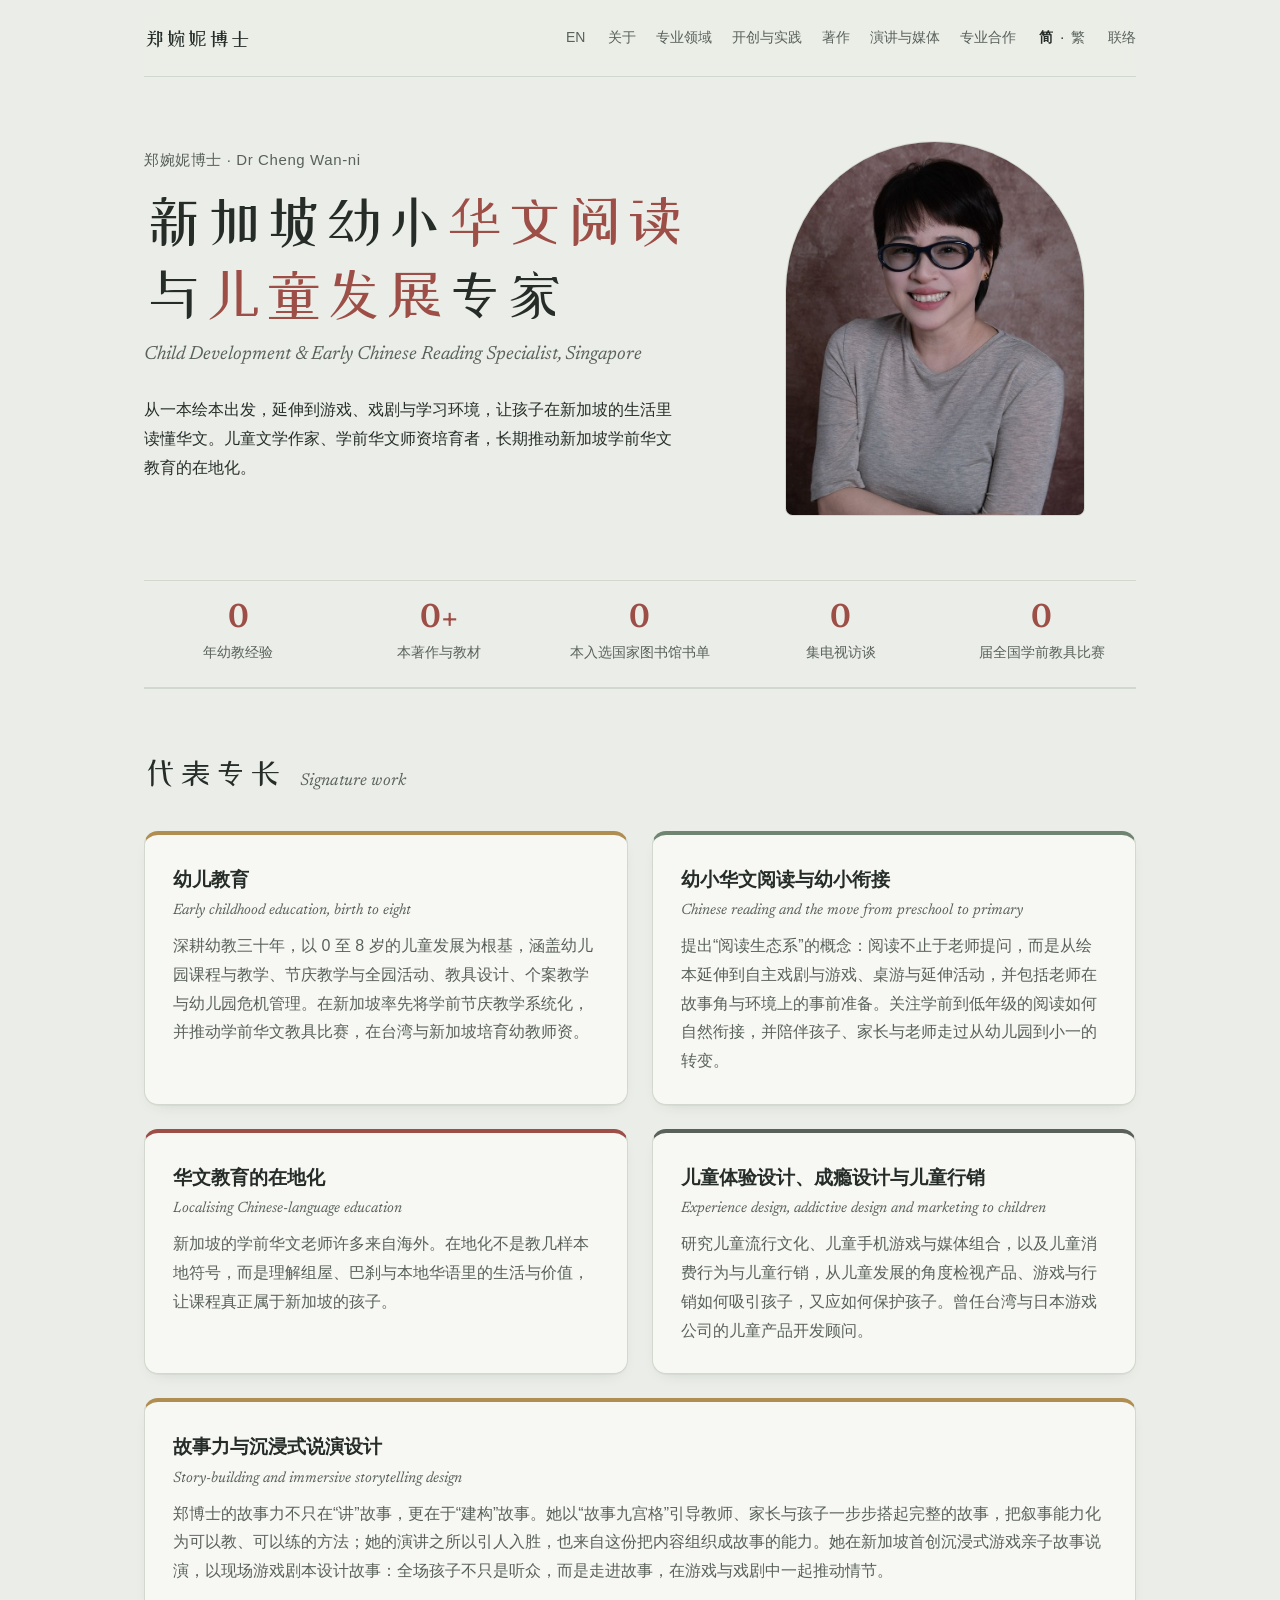
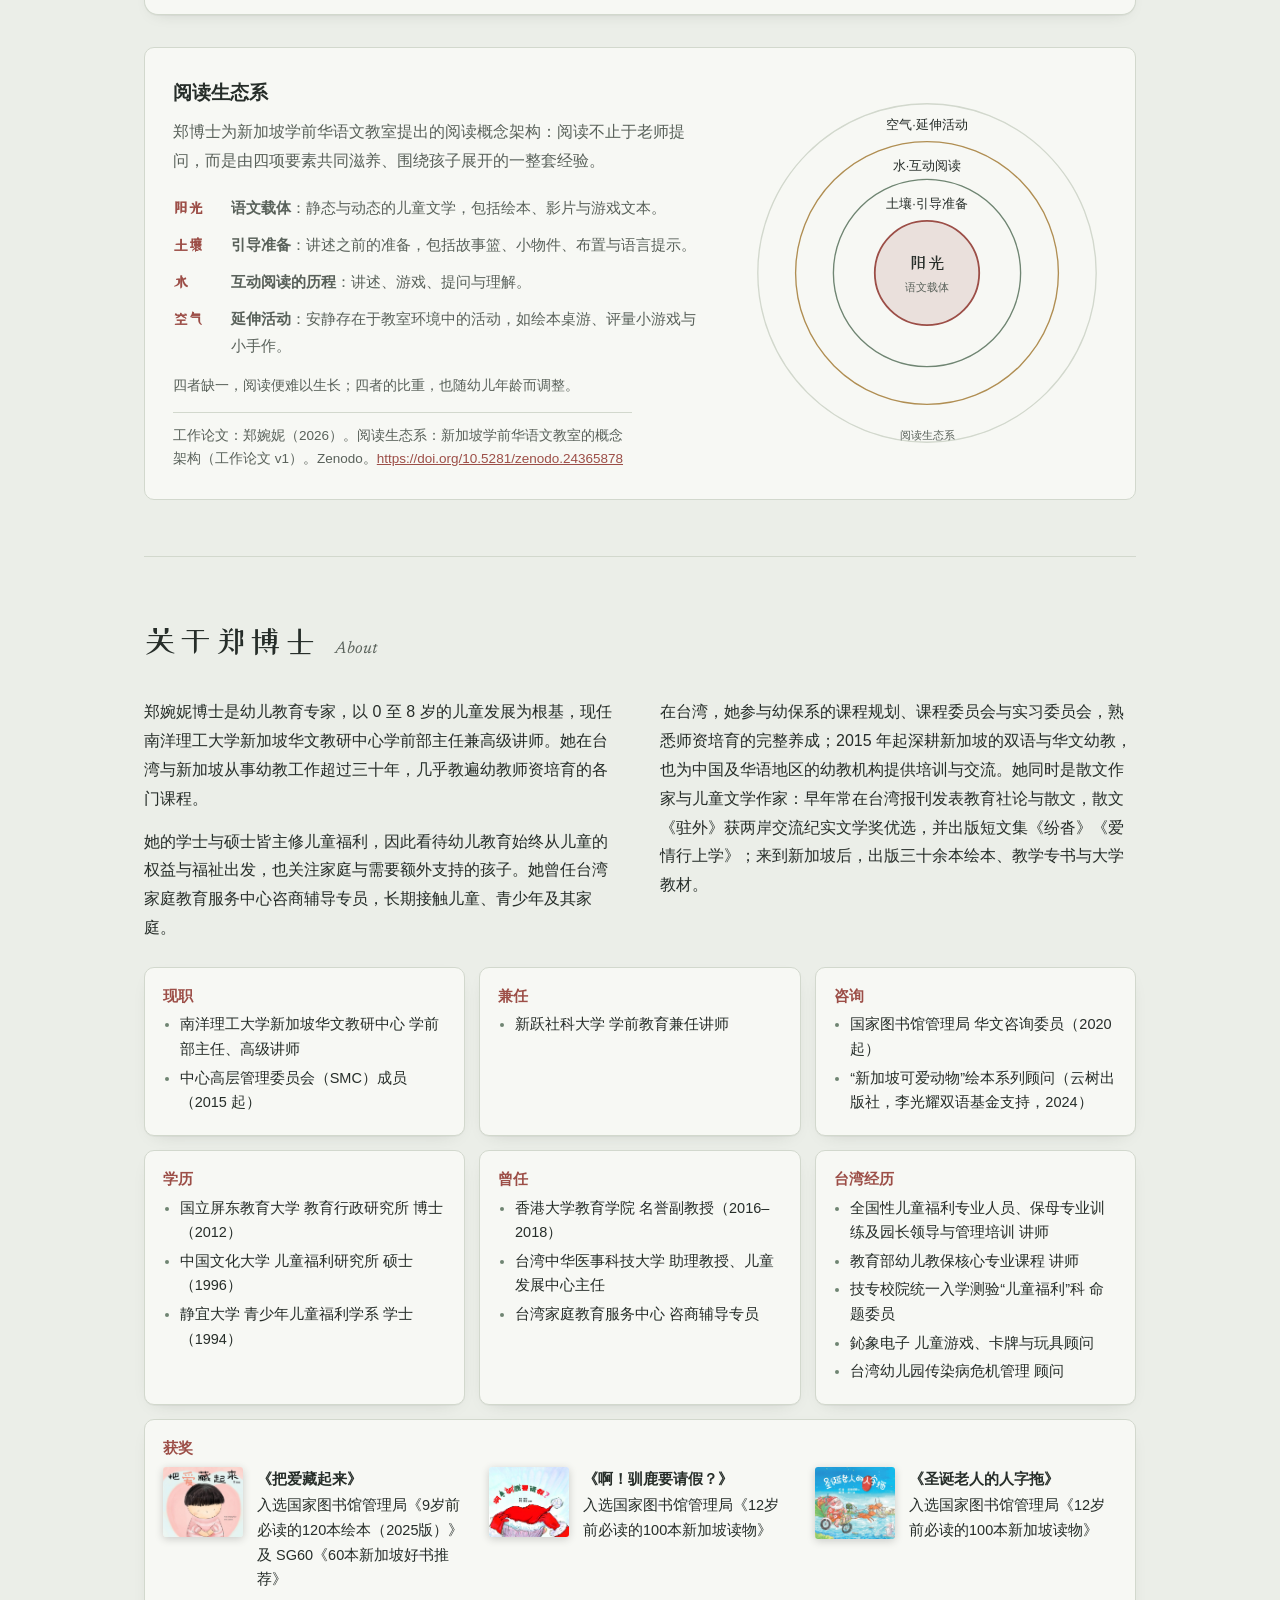
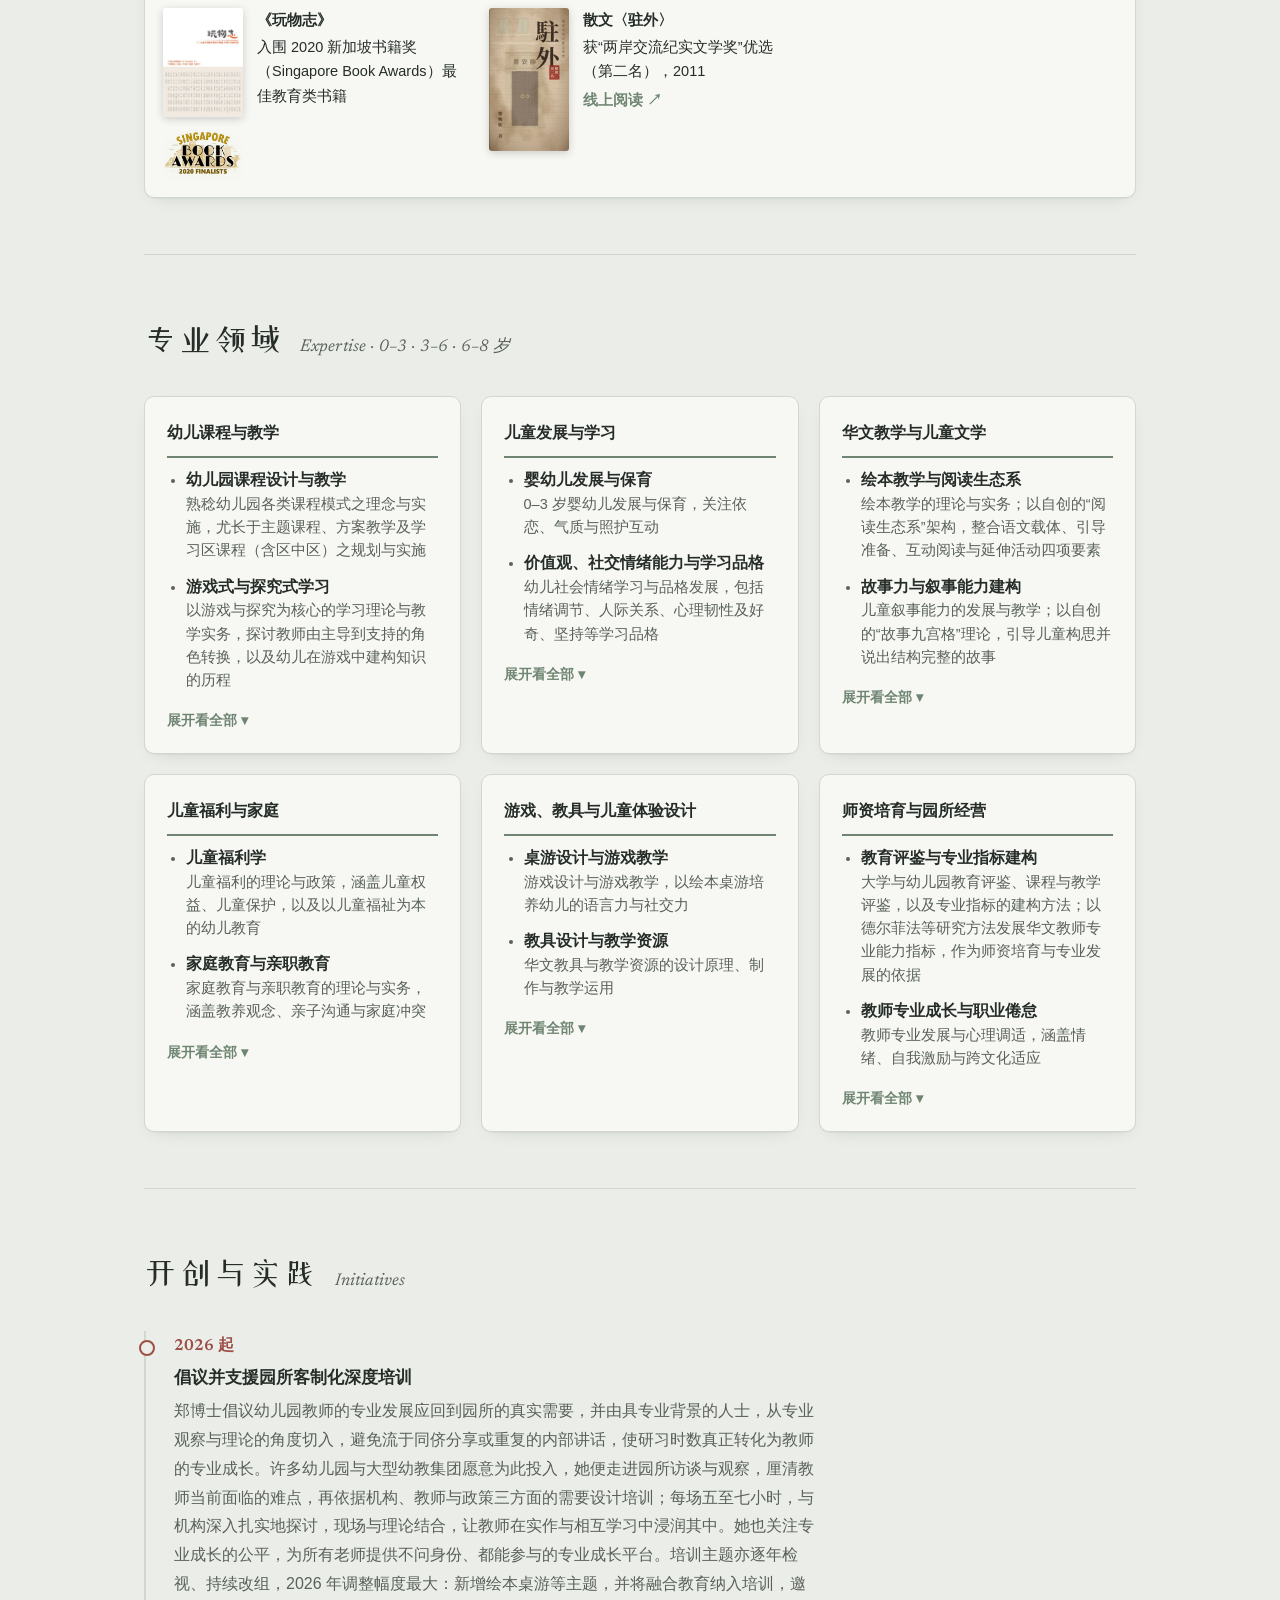
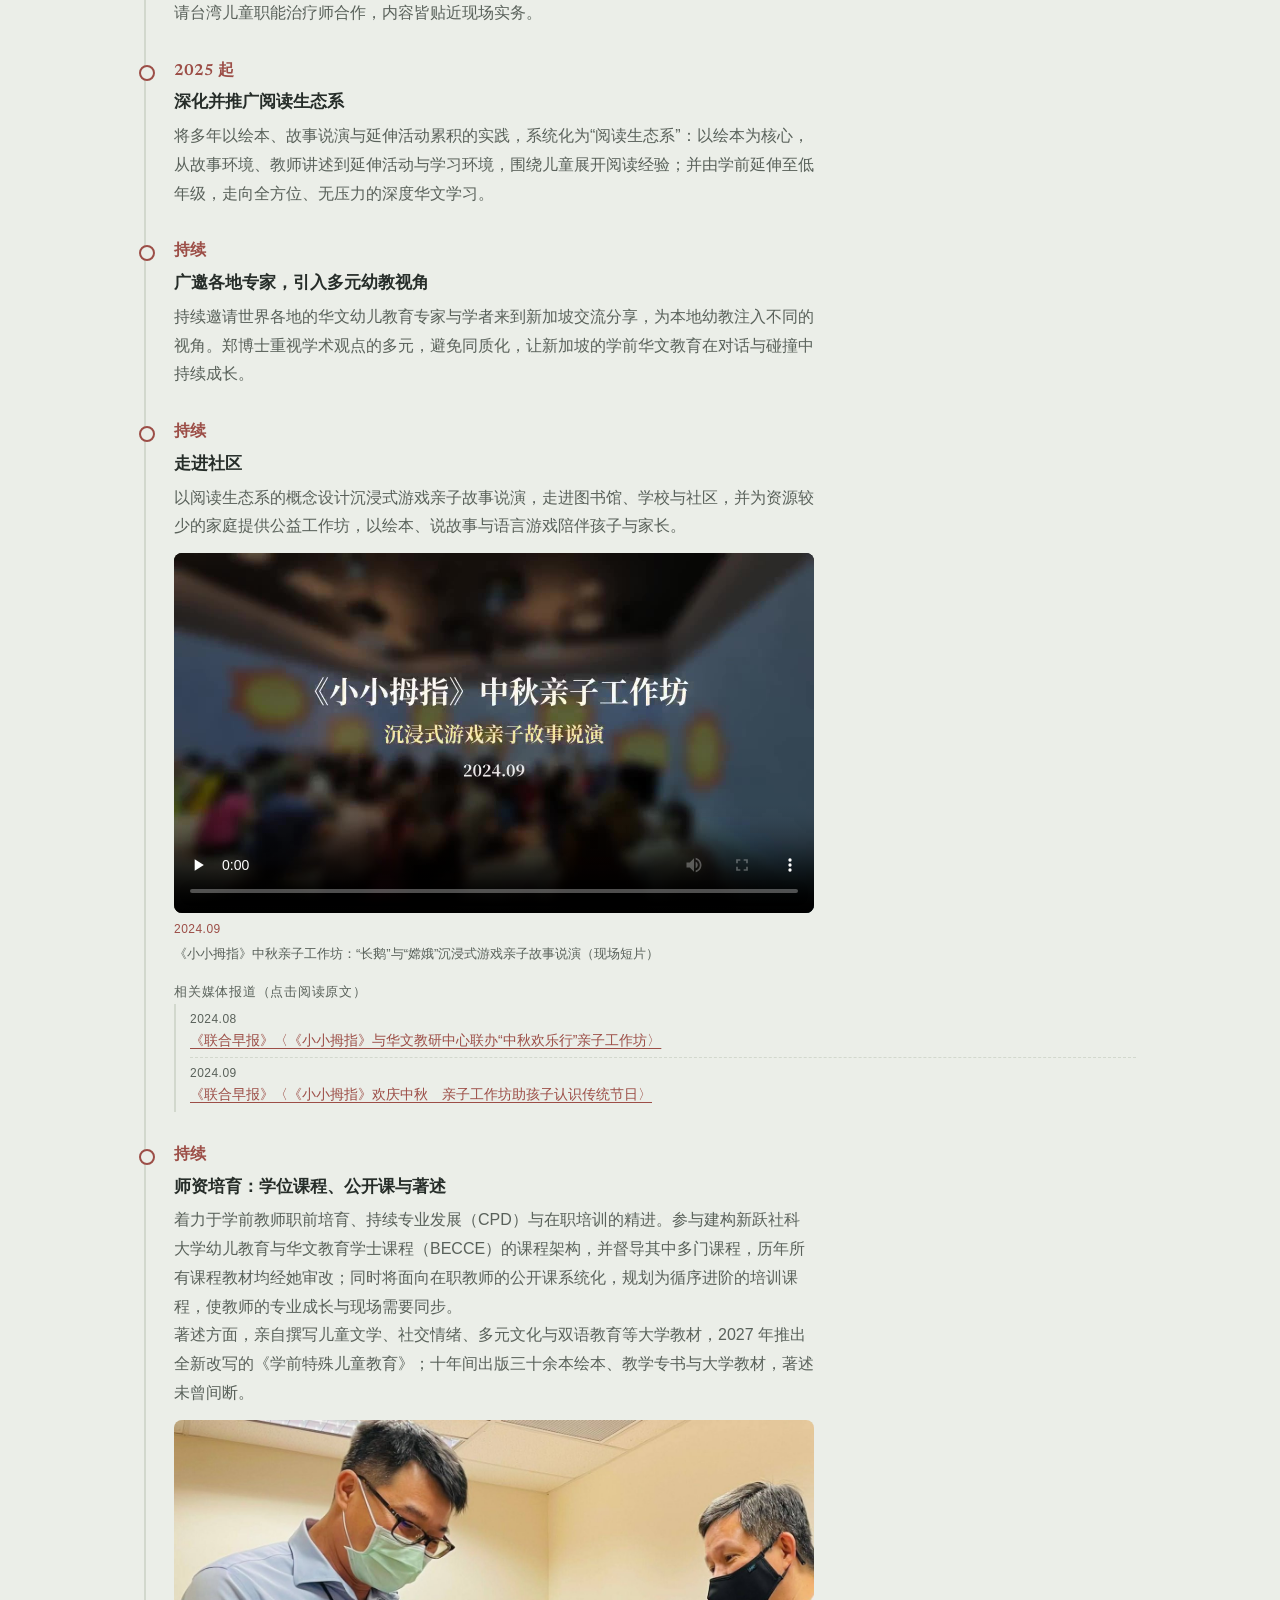
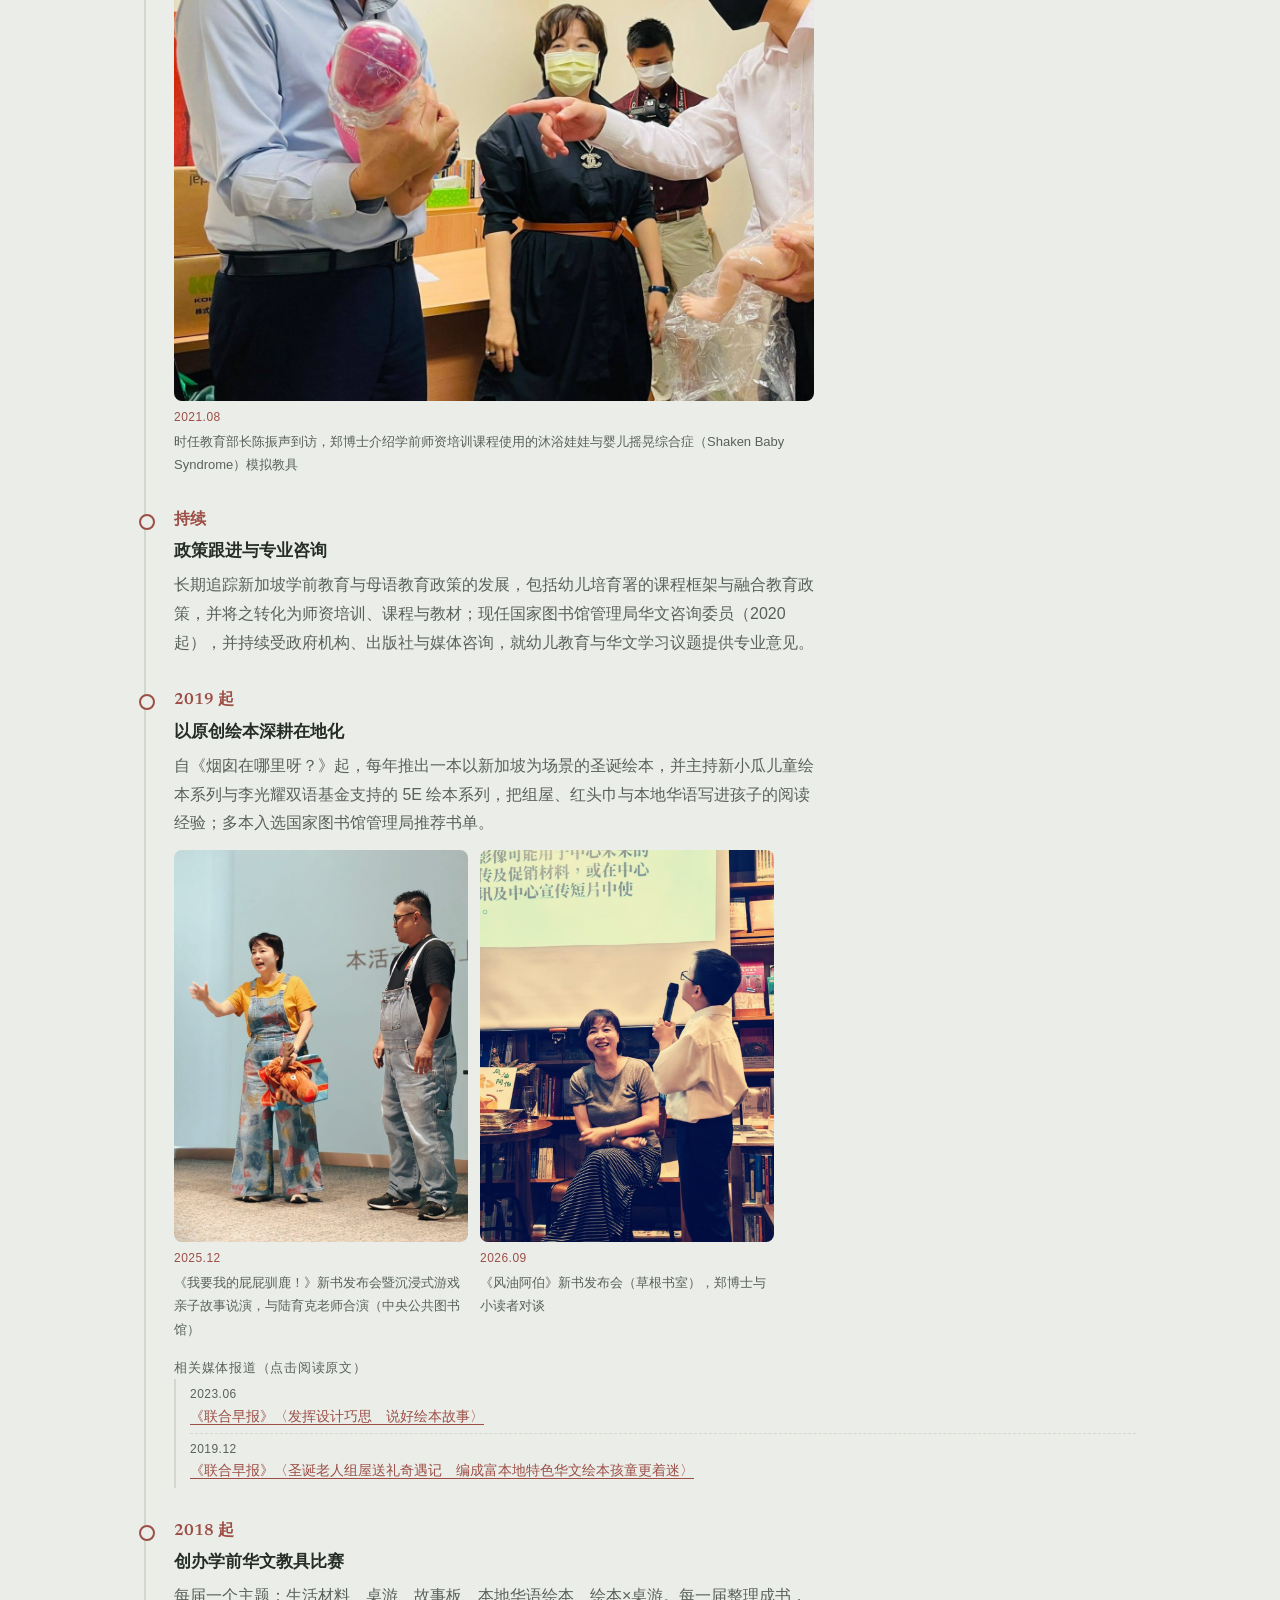
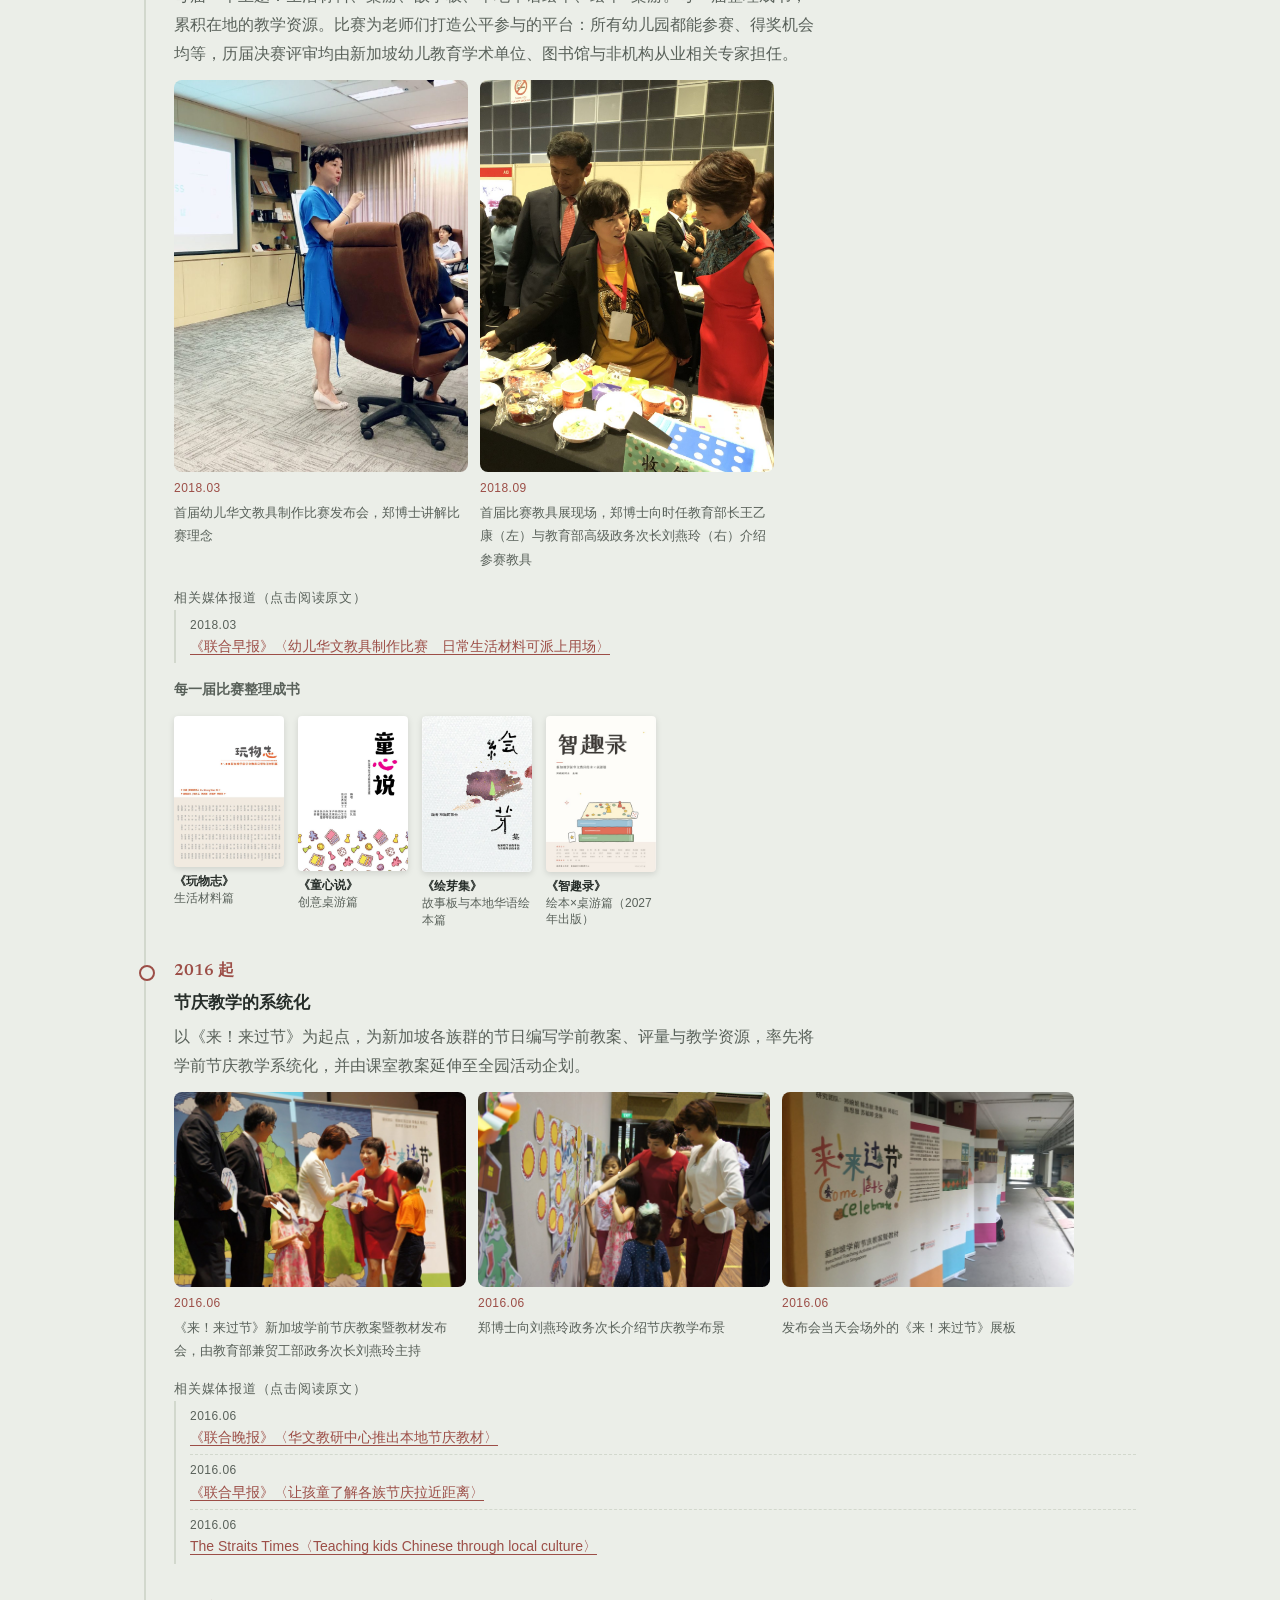
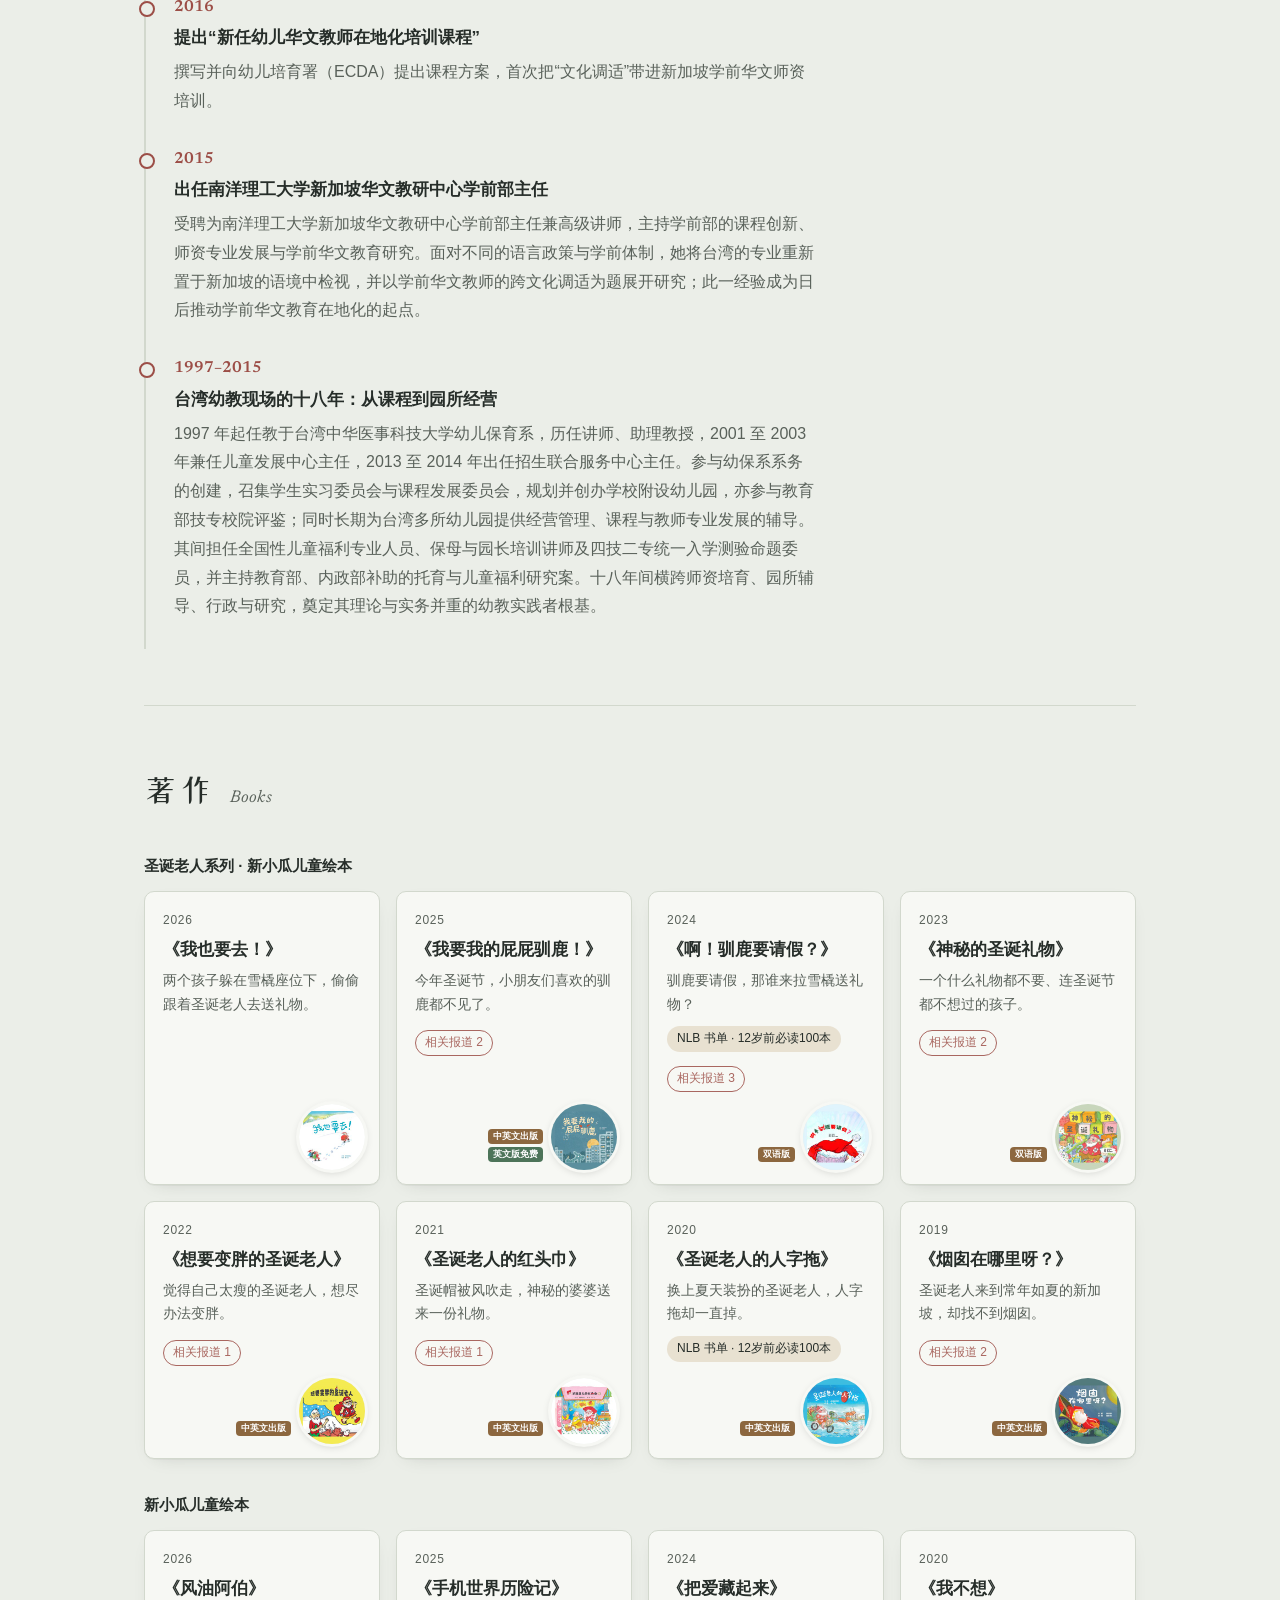
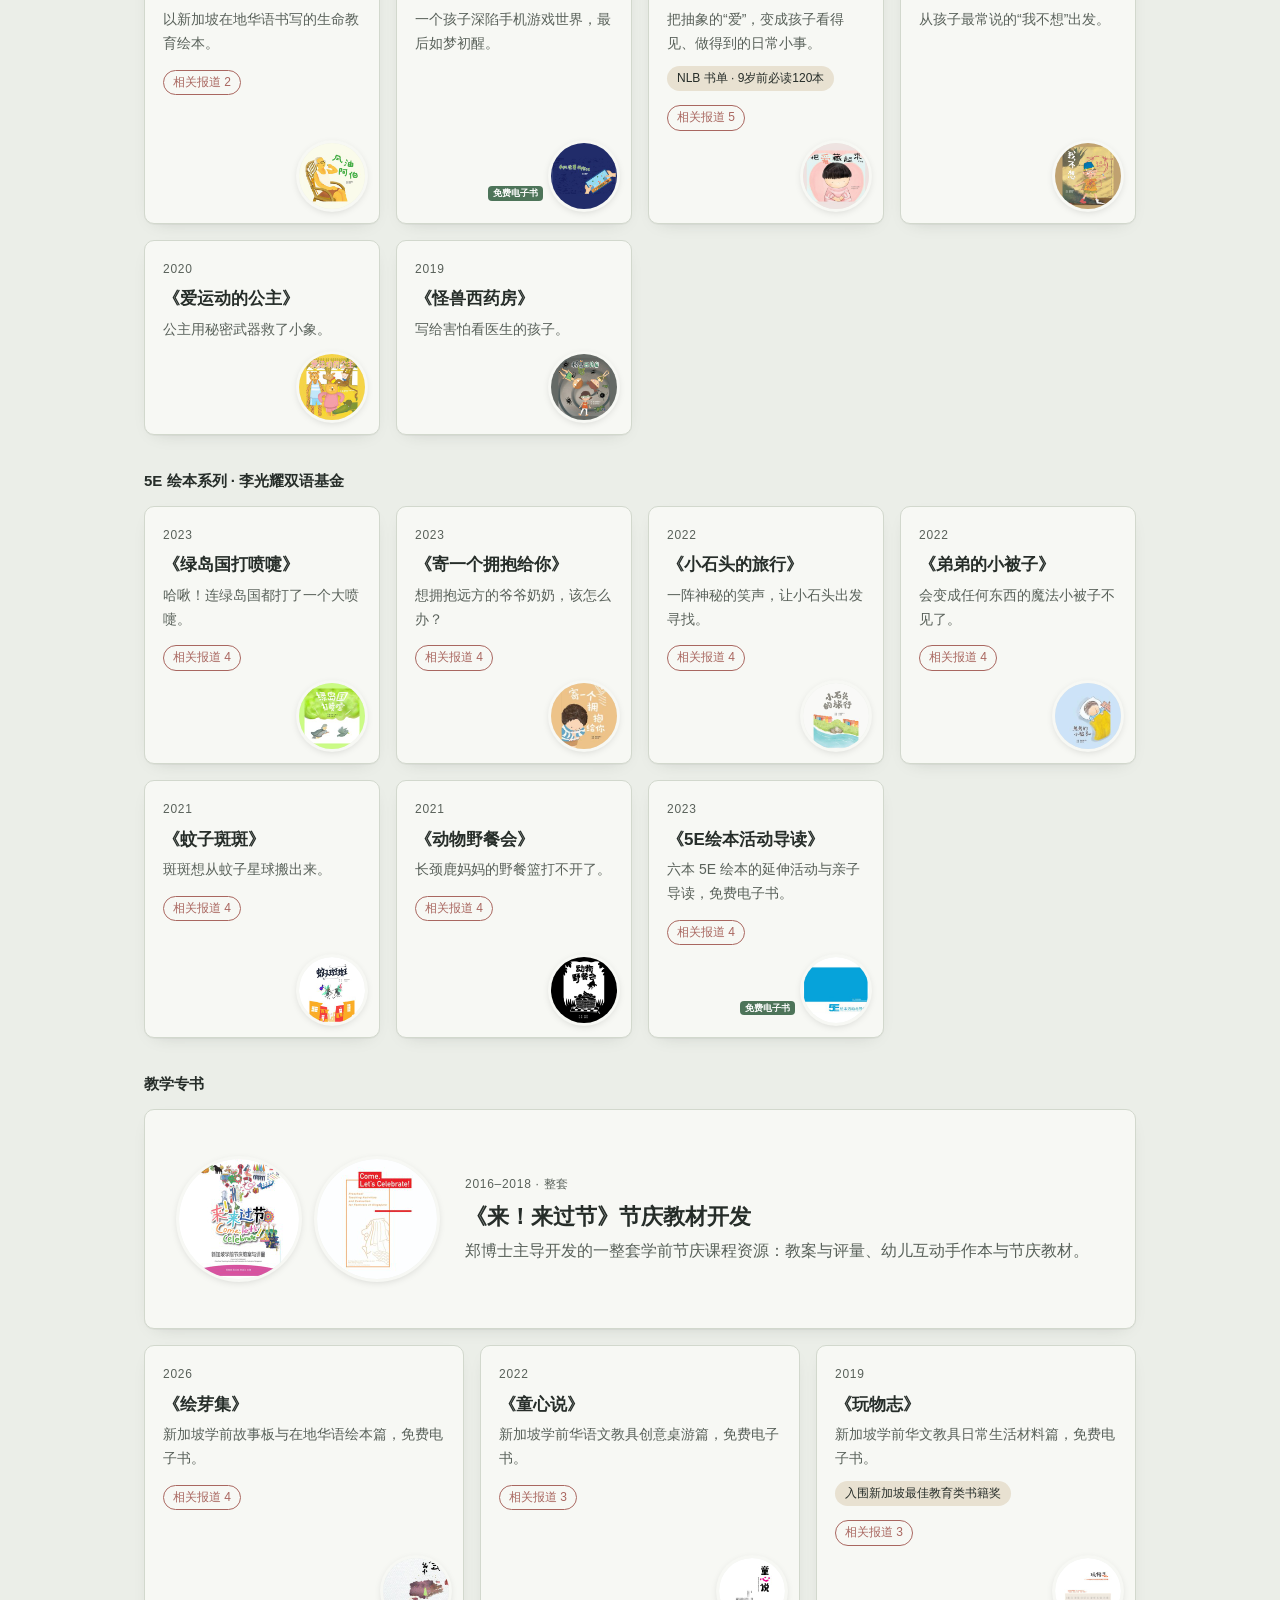
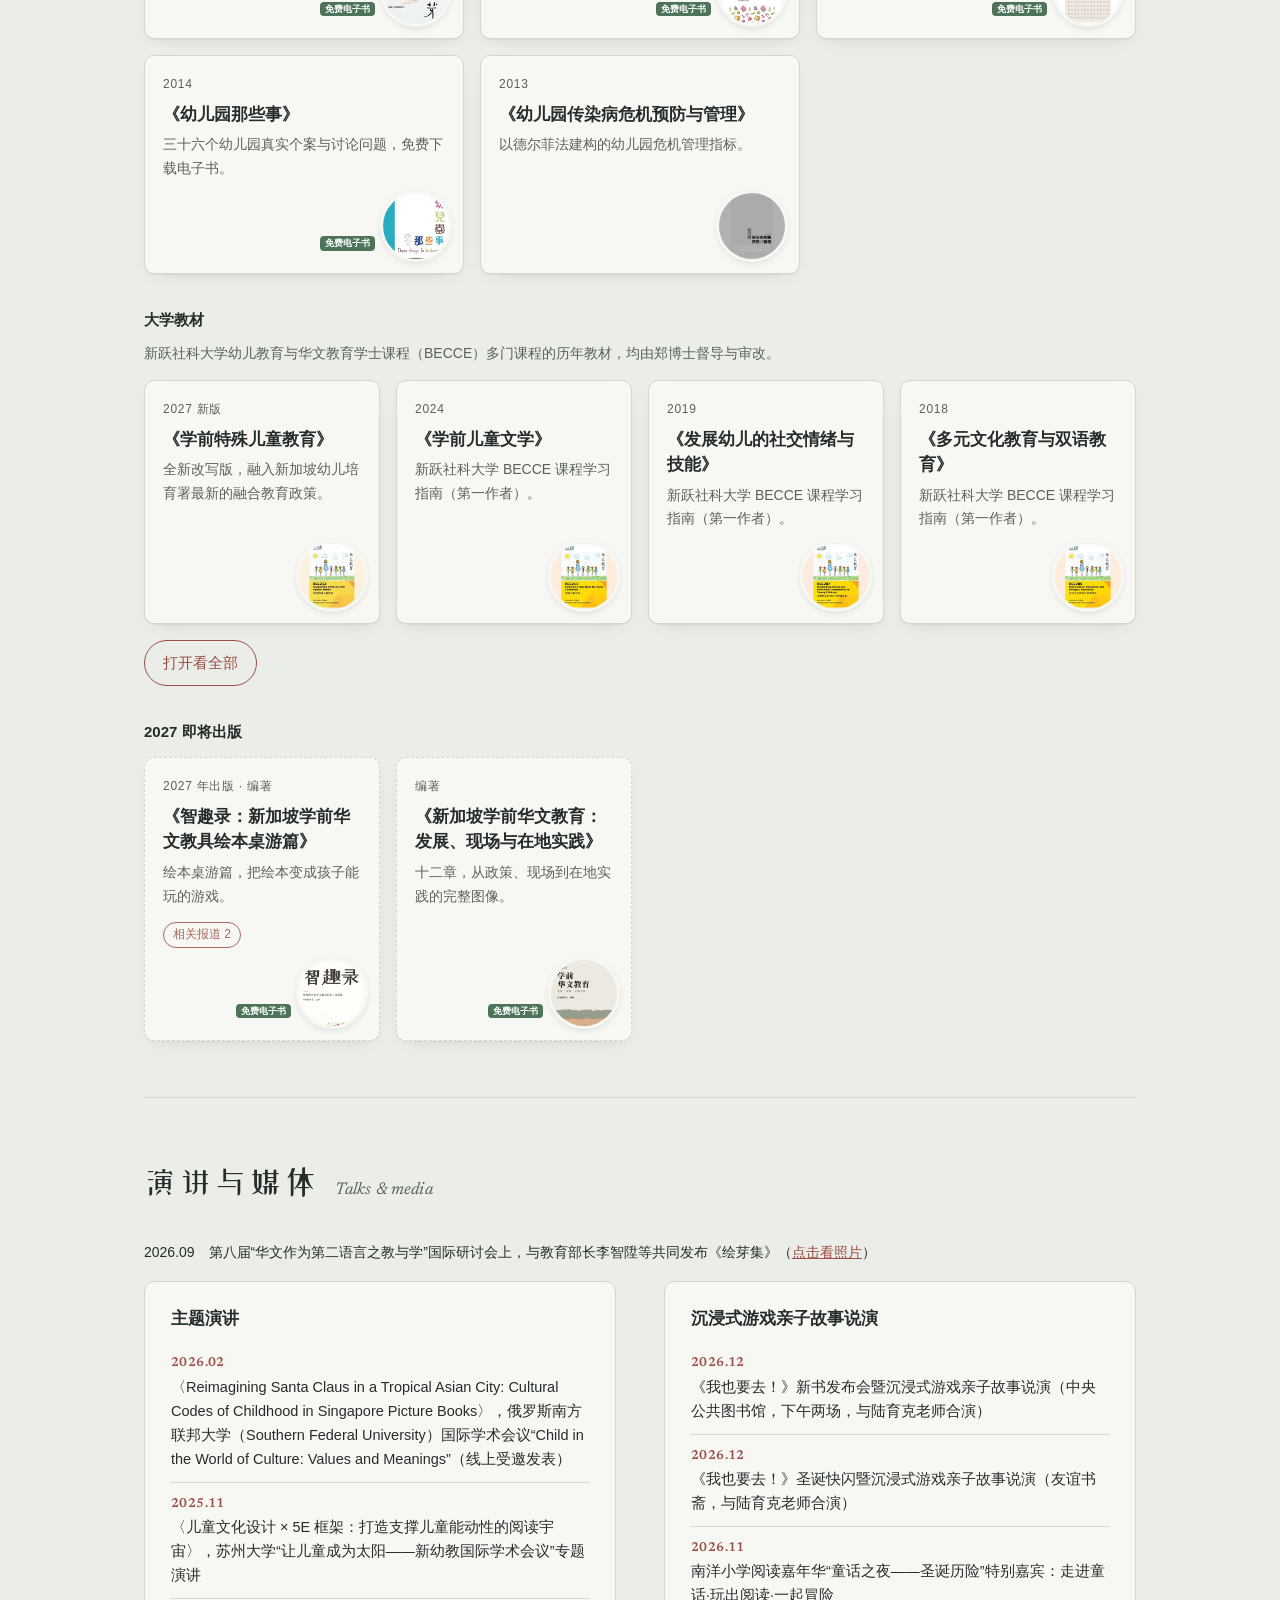
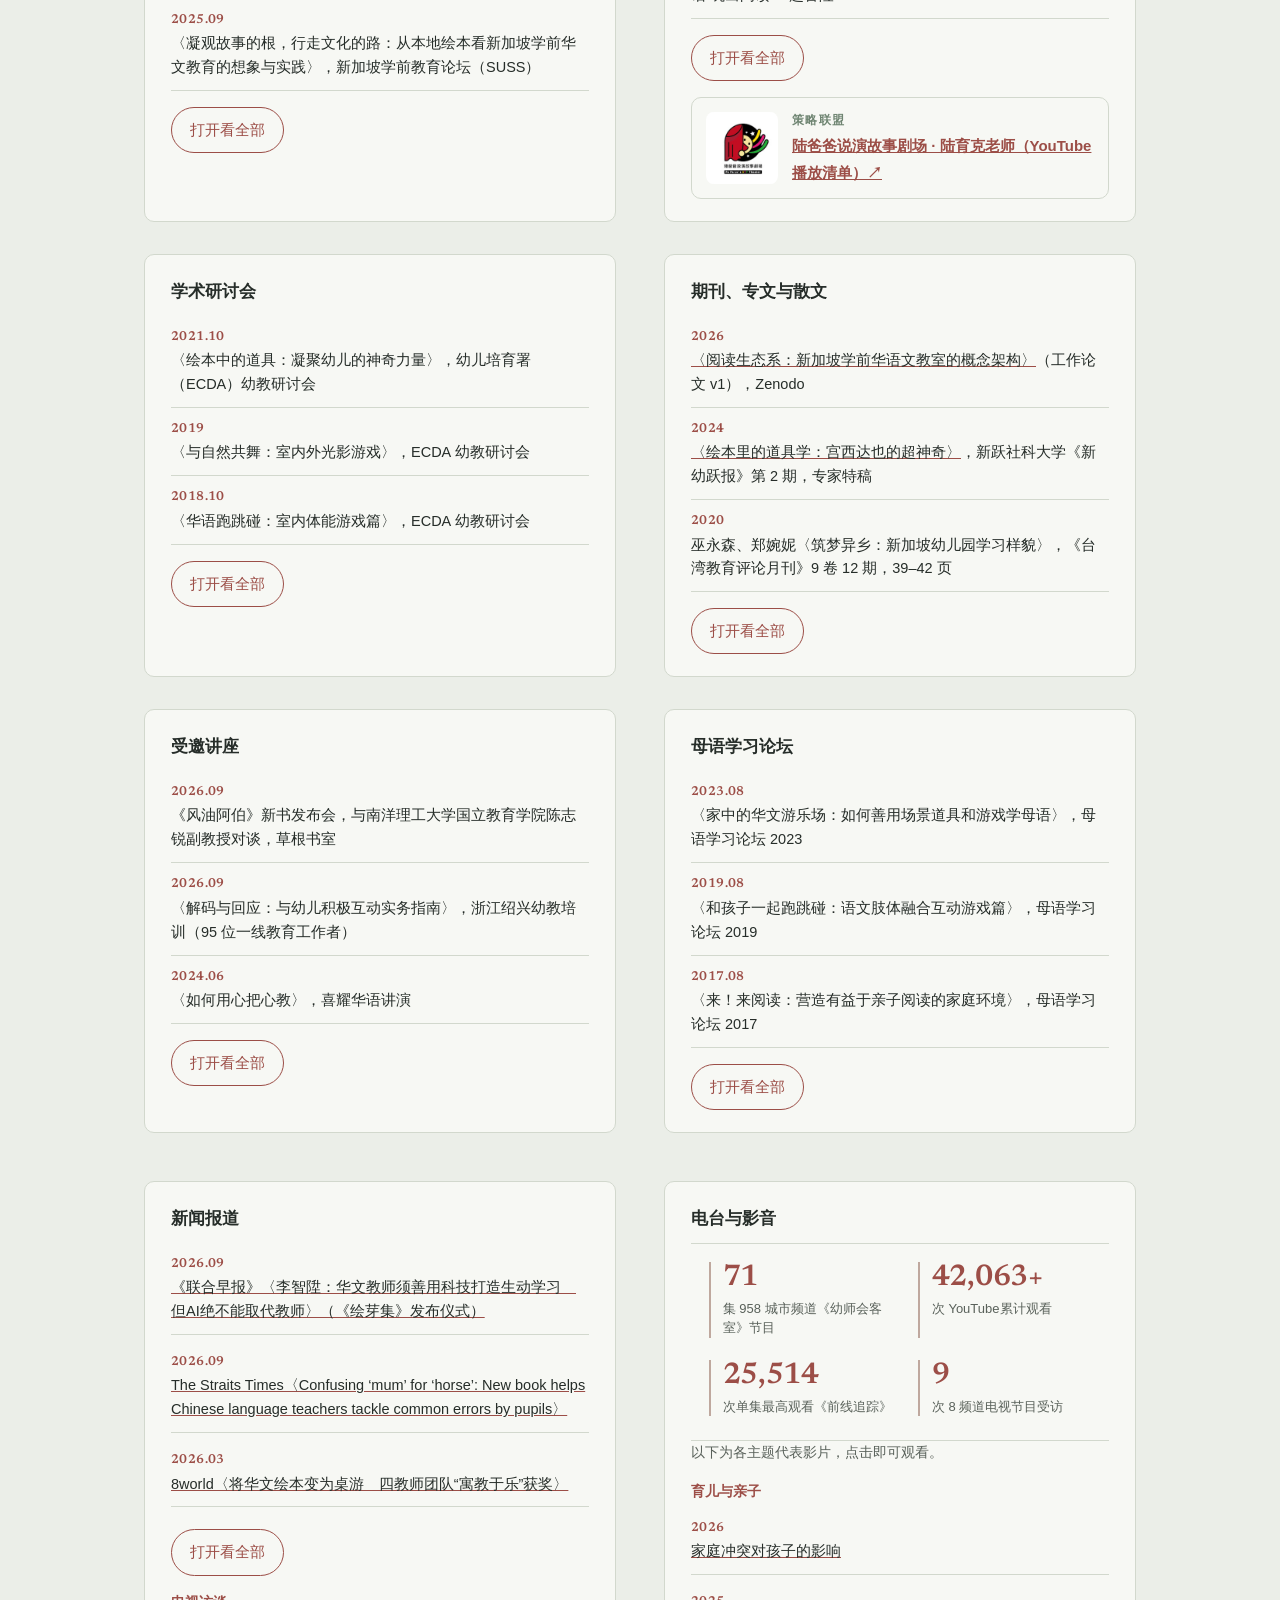
==== commit 00bd266a: "Remove forthcoming festival book from site Co-Authored-By: Claude Opus 5.5 <noreply@anthropic.com> C" ====
--- a/index.html
+++ b/index.html
@@ -10,7 +10,7 @@
 <link rel="alternate" hreflang="zh-Hans" href="https://drchengwanni.com/"><link rel="alternate" hreflang="zh-Hant" href="https://drchengwanni.com/zh-hant"><link rel="alternate" hreflang="en" href="https://drchengwanni.com/en"><link rel="alternate" hreflang="x-default" href="https://drchengwanni.com/">
 <meta property="og:type" content="profile"><meta property="og:title" content="郑婉妮博士 Dr Cheng Wan-ni｜新加坡幼小华文阅读与儿童发展专家"><meta property="og:description" content="郑婉妮博士（鄭婉妮，Dr Cheng Wan-ni / Cheng Wanni），南洋理工大学新加坡华文教研中心学前部主任兼高级讲师，幼儿教育与儿童文学专家，三十年幼教经验，出版三十余本绘本、教学专书与大学教材，提出“阅读生态系”，首创沉浸式游戏亲子故事说演。"><meta property="og:url" content="https://drchengwanni.com/"><meta property="og:image" content="https://drchengwanni.com/img/portrait.jpg">
 <meta property="og:site_name" content="Dr Cheng Wan-ni 鄭婉妮博士"><meta property="og:locale" content="zh_CN"><meta property="og:image:alt" content="郑婉妮博士 Dr Cheng Wan-ni｜新加坡幼小华文阅读与儿童发展专家"><meta name="twitter:card" content="summary_large_image"><meta name="twitter:title" content="郑婉妮博士 Dr Cheng Wan-ni｜新加坡幼小华文阅读与儿童发展专家"><meta name="twitter:description" content="郑婉妮博士（鄭婉妮，Dr Cheng Wan-ni / Cheng Wanni），南洋理工大学新加坡华文教研中心学前部主任兼高级讲师，幼儿教育与儿童文学专家，三十年幼教经验，出版三十余本绘本、教学专书与大学教材，提出“阅读生态系”，首创沉浸式游戏亲子故事说演。"><meta name="twitter:image" content="https://drchengwanni.com/img/portrait.jpg">
-<script type="application/ld+json">{"@context": "https://schema.org", "@graph": [{"@type": "ProfilePage", "@id": "https://drchengwanni.com/#profilepage", "url": "https://drchengwanni.com/", "name": "郑婉妮博士 Dr Cheng Wan-ni｜新加坡幼小华文阅读与儿童发展专家", "description": "郑婉妮博士（鄭婉妮，Dr Cheng Wan-ni / Cheng Wanni），南洋理工大学新加坡华文教研中心学前部主任兼高级讲师，幼儿教育与儿童文学专家，三十年幼教经验，出版三十余本绘本、教学专书与大学教材，提出“阅读生态系”，首创沉浸式游戏亲子故事说演。", "inLanguage": "zh-Hans", "mainEntity": {"@id": "https://drchengwanni.com/#person"}, "about": {"@id": "https://drchengwanni.com/#person"}, "isPartOf": {"@type": "WebSite", "@id": "https://drchengwanni.com/#website", "url": "https://drchengwanni.com/", "name": "Dr Cheng Wan-ni 鄭婉妮博士"}, "primaryImageOfPage": {"@type": "ImageObject", "url": "https://drchengwanni.com/img/portrait.jpg"}, "dateModified": "2026-11-23T21:38:45+08:00"}, {"@type": "Person", "name": "郑婉妮", "@id": "https://drchengwanni.com/#person", "alternateName": ["鄭婉妮", "鄭婉妮博士", "郑婉妮博士", "Dr Cheng Wan-ni", "Cheng Wan-ni", "Cheng Wanni", "Wanni Cheng", "Dr Cheng Wanni", "Wan-ni Cheng"], "image": "https://drchengwanni.com/img/portrait.jpg", "honorificPrefix": "Dr", "jobTitle": "Dean of Early Childhood Care and Education (ECCE) and Senior Lecturer", "worksFor": {"@type": "Organization", "name": "Singapore Centre for Chinese Language (SCCL) 新加坡华文教研中心", "parentOrganization": {"@type": "CollegeOrUniversity", "name": "Nanyang Technological University (NTU), Singapore 南洋理工大学"}}, "alumniOf": "National Pingtung University of Education", "url": "https://drchengwanni.com/", "knowsAbout": ["early childhood education", "children's literature", "Chinese reading", "picture books", "preschool Chinese language education", "board games for children", "storytelling", "narrative skills", "immersive story design", "沉浸式游戏亲子故事说演", "Dr Cheng's Storytelling and Play for Families"], "sameAs": ["https://orcid.org/0009-0001-5829-668X", "https://sccl.sg/en/about/staff/125-dean/182-dr-cheng-wan-ni", "https://www.sccl.sg/zh/about/staff-cn/126-dean/272-dr-cheng-wan-ni", "https://afcc.com.sg/2019/lightbox-speaker/cheng-wan-ni.html"], "identifier": {"@type": "PropertyValue", "propertyID": "ORCID", "value": "0009-0001-5829-668X"}, "affiliation": [{"@type": "Organization", "name": "Singapore University of Social Sciences (SUSS)", "description": "Adjunct Lecturer 兼任讲师"}], "description": "郑婉妮博士（鄭婉妮，Dr Cheng Wan-ni / Cheng Wanni），南洋理工大学新加坡华文教研中心学前部主任兼高级讲师，幼儿教育与儿童文学专家，三十年幼教经验，出版三十余本绘本、教学专书与大学教材，提出“阅读生态系”，首创沉浸式游戏亲子故事说演。"}, {"@type": "Book", "name": "烟囱在哪里呀？", "alternateName": "Where's the Chimney?", "author": {"@id": "https://drchengwanni.com/#person"}}, {"@type": "Book", "name": "圣诞老人的人字拖", "alternateName": "Santa's Flip-Flops", "author": {"@id": "https://drchengwanni.com/#person"}}, {"@type": "Book", "name": "圣诞老人的红头巾", "alternateName": "Santa's Red Headscarf", "author": {"@id": "https://drchengwanni.com/#person"}}, {"@type": "Book", "name": "想要变胖的圣诞老人", "alternateName": "Santa Wants to Get Fat", "author": {"@id": "https://drchengwanni.com/#person"}}, {"@type": "Book", "name": "神秘的圣诞礼物", "alternateName": "The Mysterious Christmas Gift", "author": {"@id": "https://drchengwanni.com/#person"}}, {"@type": "Book", "name": "啊！驯鹿要请假？", "alternateName": "Oh Dear! Santa's Reindeers Need a Break", "author": {"@id": "https://drchengwanni.com/#person"}}, {"@type": "Book", "name": "我要我的屁屁驯鹿！", "alternateName": "I Want My Farty Reindeer!", "author": {"@id": "https://drchengwanni.com/#person"}}, {"@type": "Book", "name": "我也要去！", "alternateName": "I Want to Go Too!", "author": {"@id": "https://drchengwanni.com/#person"}}, {"@type": "Book", "name": "风油阿伯", "alternateName": "Uncle Feng You", "author": {"@id": "https://drchengwanni.com/#person"}}, {"@type": "Book", "name": "把爱藏起来", "alternateName": "What is Love?", "author": {"@id": "https://drchengwanni.com/#person"}}, {"@type": "Book", "name": "手机世界历险记", "alternateName": "Lost in Screen World", "author": {"@id": "https://drchengwanni.com/#person"}}, {"@type": "Book", "name": "我不想", "author": {"@id": "https://drchengwanni.com/#person"}}, {"@type": "Book", "name": "怪兽西药房", "author": {"@id": "https://drchengwanni.com/#person"}}, {"@type": "Book", "name": "爱运动的公主", "alternateName": "The Princess Who Likes to Exercise", "author": {"@id": "https://drchengwanni.com/#person"}}, {"@type": "Book", "name": "绿岛国打喷嚏", "alternateName": "Ah-Choo!", "author": {"@id": "https://drchengwanni.com/#person"}}, {"@type": "Book", "name": "蚊子斑斑", "alternateName": "Mozzie Finds a New Home", "author": {"@id": "https://drchengwanni.com/#person"}}, {"@type": "Book", "name": "动物野餐会", "alternateName": "The Animals' Picnic", "author": {"@id": "https://drchengwanni.com/#person"}}, {"@type": "Book", "name": "小石头的旅行", "author": {"@id": "https://drchengwanni.com/#person"}}, {"@type": "Book", "name": "寄一个拥抱给你", "alternateName": "A Hug for You!", "author": {"@id": "https://drchengwanni.com/#person"}}, {"@type": "Book", "name": "弟弟的小被子", "alternateName": "My Blankie", "author": {"@id": "https://drchengwanni.com/#person"}}, {"@type": "Book", "name": "5E绘本活动导读", "alternateName": "The 5E Teaching Guide: Activities for Teachers and Parents to Facilitate Chinese Language Learning", "author": {"@id": "https://drchengwanni.com/#person"}}, {"@type": "Book", "name": "来！来过节节庆教材开发", "alternateName": "Come, Let's Celebrate! Festival Teaching Resources", "author": {"@id": "https://drchengwanni.com/#person"}}, {"@type": "Book", "name": "来！来过节英文版", "alternateName": "Come, Let's Celebrate! Preschool Teaching Activities and Evaluation for Festivals of Singapore", "author": {"@id": "https://drchengwanni.com/#person"}}, {"@type": "Book", "name": "玩物志", "author": {"@id": "https://drchengwanni.com/#person"}}, {"@type": "Book", "name": "童心说", "author": {"@id": "https://drchengwanni.com/#person"}}, {"@type": "Book", "name": "绘芽集", "author": {"@id": "https://drchengwanni.com/#person"}}, {"@type": "Book", "name": "幼儿园那些事", "alternateName": "Those Things in Kindergarten", "author": {"@id": "https://drchengwanni.com/#person"}}, {"@type": "Book", "name": "幼儿园传染病危机预防与管理", "alternateName": "Crisis Prevention and Management of Infectious Diseases for Child Care Centers", "author": {"@id": "https://drchengwanni.com/#person"}}, {"@type": "Book", "name": "学前儿童文学", "alternateName": "Children's Literature for Early Childhood", "author": {"@id": "https://drchengwanni.com/#person"}}, {"@type": "Book", "name": "发展幼儿的社交情绪与技能", "alternateName": "Developing Social and Emotional Competence in Young Children", "author": {"@id": "https://drchengwanni.com/#person"}}, {"@type": "Book", "name": "多元文化教育与双语教育", "alternateName": "Multicultural Education and Bilingual Education", "author": {"@id": "https://drchengwanni.com/#person"}}, {"@type": "Book", "name": "学前特殊儿童教育", "alternateName": "Supporting Children with Special Needs", "author": {"@id": "https://drchengwanni.com/#person"}}, {"@type": "Book", "name": "幼儿阶段的戏剧与华语文教学", "alternateName": "Early Childhood Creative Drama and Chinese Language Education", "author": {"@id": "https://drchengwanni.com/#person"}}, {"@type": "Book", "name": "学前资讯科技和华文教学的整合", "alternateName": "Integrating ICT in Teaching and Learning Chinese in Early Childhood Education", "author": {"@id": "https://drchengwanni.com/#person"}}, {"@type": "Book", "name": "儿童发展评量", "alternateName": "Assessment and Intervention", "author": {"@id": "https://drchengwanni.com/#person"}}, {"@type": "Book", "name": "学前教育科研方法", "alternateName": "Research Methods for Early Childhood Education", "author": {"@id": "https://drchengwanni.com/#person"}}, {"@type": "Book", "name": "新加坡学前华文教育：发展、现场与在地实践", "author": {"@id": "https://drchengwanni.com/#person"}}, {"@type": "Book", "name": "从课室到全园：新加坡幼儿园的节庆教学与活动企划", "author": {"@id": "https://drchengwanni.com/#person"}}, {"@type": "Book", "name": "智趣录：新加坡学前华文教具绘本桌游篇", "author": {"@id": "https://drchengwanni.com/#person"}}, {"@type": "ScholarlyArticle", "name": "阅读生态系：新加坡学前华语文教室的概念架构（工作论文 v1）", "alternateName": "Reading ecosystem: A conceptual framework for Singapore preschool Chinese-language classrooms", "datePublished": "2026", "publisher": {"@type": "Organization", "name": "Zenodo"}, "identifier": "https://doi.org/10.5281/zenodo.24365878", "url": "https://doi.org/10.5281/zenodo.24365878", "author": {"@id": "https://drchengwanni.com/#person"}}]}</script>
+<script type="application/ld+json">{"@context": "https://schema.org", "@graph": [{"@type": "ProfilePage", "@id": "https://drchengwanni.com/#profilepage", "url": "https://drchengwanni.com/", "name": "郑婉妮博士 Dr Cheng Wan-ni｜新加坡幼小华文阅读与儿童发展专家", "description": "郑婉妮博士（鄭婉妮，Dr Cheng Wan-ni / Cheng Wanni），南洋理工大学新加坡华文教研中心学前部主任兼高级讲师，幼儿教育与儿童文学专家，三十年幼教经验，出版三十余本绘本、教学专书与大学教材，提出“阅读生态系”，首创沉浸式游戏亲子故事说演。", "inLanguage": "zh-Hans", "mainEntity": {"@id": "https://drchengwanni.com/#person"}, "about": {"@id": "https://drchengwanni.com/#person"}, "isPartOf": {"@type": "WebSite", "@id": "https://drchengwanni.com/#website", "url": "https://drchengwanni.com/", "name": "Dr Cheng Wan-ni 鄭婉妮博士"}, "primaryImageOfPage": {"@type": "ImageObject", "url": "https://drchengwanni.com/img/portrait.jpg"}, "dateModified": "2026-11-23T23:38:21+08:00"}, {"@type": "Person", "name": "郑婉妮", "@id": "https://drchengwanni.com/#person", "alternateName": ["鄭婉妮", "鄭婉妮博士", "郑婉妮博士", "Dr Cheng Wan-ni", "Cheng Wan-ni", "Cheng Wanni", "Wanni Cheng", "Dr Cheng Wanni", "Wan-ni Cheng"], "image": "https://drchengwanni.com/img/portrait.jpg", "honorificPrefix": "Dr", "jobTitle": "Dean of Early Childhood Care and Education (ECCE) and Senior Lecturer", "worksFor": {"@type": "Organization", "name": "Singapore Centre for Chinese Language (SCCL) 新加坡华文教研中心", "parentOrganization": {"@type": "CollegeOrUniversity", "name": "Nanyang Technological University (NTU), Singapore 南洋理工大学"}}, "alumniOf": "National Pingtung University of Education", "url": "https://drchengwanni.com/", "knowsAbout": ["early childhood education", "children's literature", "Chinese reading", "picture books", "preschool Chinese language education", "board games for children", "storytelling", "narrative skills", "immersive story design", "沉浸式游戏亲子故事说演", "Dr Cheng's Storytelling and Play for Families"], "sameAs": ["https://orcid.org/0009-0001-5829-668X", "https://sccl.sg/en/about/staff/125-dean/182-dr-cheng-wan-ni", "https://www.sccl.sg/zh/about/staff-cn/126-dean/272-dr-cheng-wan-ni", "https://afcc.com.sg/2019/lightbox-speaker/cheng-wan-ni.html"], "identifier": {"@type": "PropertyValue", "propertyID": "ORCID", "value": "0009-0001-5829-668X"}, "affiliation": [{"@type": "Organization", "name": "Singapore University of Social Sciences (SUSS)", "description": "Adjunct Lecturer 兼任讲师"}], "description": "郑婉妮博士（鄭婉妮，Dr Cheng Wan-ni / Cheng Wanni），南洋理工大学新加坡华文教研中心学前部主任兼高级讲师，幼儿教育与儿童文学专家，三十年幼教经验，出版三十余本绘本、教学专书与大学教材，提出“阅读生态系”，首创沉浸式游戏亲子故事说演。"}, {"@type": "Book", "name": "烟囱在哪里呀？", "alternateName": "Where's the Chimney?", "author": {"@id": "https://drchengwanni.com/#person"}}, {"@type": "Book", "name": "圣诞老人的人字拖", "alternateName": "Santa's Flip-Flops", "author": {"@id": "https://drchengwanni.com/#person"}}, {"@type": "Book", "name": "圣诞老人的红头巾", "alternateName": "Santa's Red Headscarf", "author": {"@id": "https://drchengwanni.com/#person"}}, {"@type": "Book", "name": "想要变胖的圣诞老人", "alternateName": "Santa Wants to Get Fat", "author": {"@id": "https://drchengwanni.com/#person"}}, {"@type": "Book", "name": "神秘的圣诞礼物", "alternateName": "The Mysterious Christmas Gift", "author": {"@id": "https://drchengwanni.com/#person"}}, {"@type": "Book", "name": "啊！驯鹿要请假？", "alternateName": "Oh Dear! Santa's Reindeers Need a Break", "author": {"@id": "https://drchengwanni.com/#person"}}, {"@type": "Book", "name": "我要我的屁屁驯鹿！", "alternateName": "I Want My Farty Reindeer!", "author": {"@id": "https://drchengwanni.com/#person"}}, {"@type": "Book", "name": "我也要去！", "alternateName": "I Want to Go Too!", "author": {"@id": "https://drchengwanni.com/#person"}}, {"@type": "Book", "name": "风油阿伯", "alternateName": "Uncle Feng You", "author": {"@id": "https://drchengwanni.com/#person"}}, {"@type": "Book", "name": "把爱藏起来", "alternateName": "What is Love?", "author": {"@id": "https://drchengwanni.com/#person"}}, {"@type": "Book", "name": "手机世界历险记", "alternateName": "Lost in Screen World", "author": {"@id": "https://drchengwanni.com/#person"}}, {"@type": "Book", "name": "我不想", "author": {"@id": "https://drchengwanni.com/#person"}}, {"@type": "Book", "name": "怪兽西药房", "author": {"@id": "https://drchengwanni.com/#person"}}, {"@type": "Book", "name": "爱运动的公主", "alternateName": "The Princess Who Likes to Exercise", "author": {"@id": "https://drchengwanni.com/#person"}}, {"@type": "Book", "name": "绿岛国打喷嚏", "alternateName": "Ah-Choo!", "author": {"@id": "https://drchengwanni.com/#person"}}, {"@type": "Book", "name": "蚊子斑斑", "alternateName": "Mozzie Finds a New Home", "author": {"@id": "https://drchengwanni.com/#person"}}, {"@type": "Book", "name": "动物野餐会", "alternateName": "The Animals' Picnic", "author": {"@id": "https://drchengwanni.com/#person"}}, {"@type": "Book", "name": "小石头的旅行", "author": {"@id": "https://drchengwanni.com/#person"}}, {"@type": "Book", "name": "寄一个拥抱给你", "alternateName": "A Hug for You!", "author": {"@id": "https://drchengwanni.com/#person"}}, {"@type": "Book", "name": "弟弟的小被子", "alternateName": "My Blankie", "author": {"@id": "https://drchengwanni.com/#person"}}, {"@type": "Book", "name": "5E绘本活动导读", "alternateName": "The 5E Teaching Guide: Activities for Teachers and Parents to Facilitate Chinese Language Learning", "author": {"@id": "https://drchengwanni.com/#person"}}, {"@type": "Book", "name": "来！来过节节庆教材开发", "alternateName": "Come, Let's Celebrate! Festival Teaching Resources", "author": {"@id": "https://drchengwanni.com/#person"}}, {"@type": "Book", "name": "来！来过节英文版", "alternateName": "Come, Let's Celebrate! Preschool Teaching Activities and Evaluation for Festivals of Singapore", "author": {"@id": "https://drchengwanni.com/#person"}}, {"@type": "Book", "name": "玩物志", "author": {"@id": "https://drchengwanni.com/#person"}}, {"@type": "Book", "name": "童心说", "author": {"@id": "https://drchengwanni.com/#person"}}, {"@type": "Book", "name": "绘芽集", "author": {"@id": "https://drchengwanni.com/#person"}}, {"@type": "Book", "name": "幼儿园那些事", "alternateName": "Those Things in Kindergarten", "author": {"@id": "https://drchengwanni.com/#person"}}, {"@type": "Book", "name": "幼儿园传染病危机预防与管理", "alternateName": "Crisis Prevention and Management of Infectious Diseases for Child Care Centers", "author": {"@id": "https://drchengwanni.com/#person"}}, {"@type": "Book", "name": "学前儿童文学", "alternateName": "Children's Literature for Early Childhood", "author": {"@id": "https://drchengwanni.com/#person"}}, {"@type": "Book", "name": "发展幼儿的社交情绪与技能", "alternateName": "Developing Social and Emotional Competence in Young Children", "author": {"@id": "https://drchengwanni.com/#person"}}, {"@type": "Book", "name": "多元文化教育与双语教育", "alternateName": "Multicultural Education and Bilingual Education", "author": {"@id": "https://drchengwanni.com/#person"}}, {"@type": "Book", "name": "学前特殊儿童教育", "alternateName": "Supporting Children with Special Needs", "author": {"@id": "https://drchengwanni.com/#person"}}, {"@type": "Book", "name": "幼儿阶段的戏剧与华语文教学", "alternateName": "Early Childhood Creative Drama and Chinese Language Education", "author": {"@id": "https://drchengwanni.com/#person"}}, {"@type": "Book", "name": "学前资讯科技和华文教学的整合", "alternateName": "Integrating ICT in Teaching and Learning Chinese in Early Childhood Education", "author": {"@id": "https://drchengwanni.com/#person"}}, {"@type": "Book", "name": "儿童发展评量", "alternateName": "Assessment and Intervention", "author": {"@id": "https://drchengwanni.com/#person"}}, {"@type": "Book", "name": "学前教育科研方法", "alternateName": "Research Methods for Early Childhood Education", "author": {"@id": "https://drchengwanni.com/#person"}}, {"@type": "Book", "name": "新加坡学前华文教育：发展、现场与在地实践", "author": {"@id": "https://drchengwanni.com/#person"}}, {"@type": "Book", "name": "智趣录：新加坡学前华文教具绘本桌游篇", "author": {"@id": "https://drchengwanni.com/#person"}}, {"@type": "ScholarlyArticle", "name": "阅读生态系：新加坡学前华语文教室的概念架构（工作论文 v1）", "alternateName": "Reading ecosystem: A conceptual framework for Singapore preschool Chinese-language classrooms", "datePublished": "2026", "publisher": {"@type": "Organization", "name": "Zenodo"}, "identifier": "https://doi.org/10.5281/zenodo.24365878", "url": "https://doi.org/10.5281/zenodo.24365878", "author": {"@id": "https://drchengwanni.com/#person"}}]}</script>
 <meta name="msvalidate.01" content="65DCB80CF857319ACE1B2F95756CDE15" />
 <link rel="stylesheet" href="fonts/fonts.css">
 <style>
@@ -2559,39 +2559,6 @@
   "thumb": "img/thumb-sgbook.jpg"
  },
  {
-  "id": "classroom",
-  "group": "soon",
-  "kind": "免费电子书",
-  "title": "《从课室到全园：新加坡幼儿园的节庆教学与活动企划》",
-  "en": "",
-  "brief": "新加坡幼儿园的节庆教学与活动企划。",
-  "tag": "",
-  "facts": [
-   [
-    "作者",
-    "郑婉妮博士"
-   ],
-   [
-    "出版",
-    "新加坡华文教研中心，免费电子书"
-   ],
-   [
-    "预计",
-    "2027 年"
-   ]
-  ],
-  "intro": [
-   "节庆是孩子认识新加坡最自然的入口，却常常停在挂灯笼、做手工的表面。这本书从每个节日的由来与价值出发，告诉老师节庆教学可以往哪里走、要守住什么，而不是再给一套照着做的教案。",
-   "全书分为三篇：基础篇说明节庆教学的理念与层次；课室篇逐一介绍新加坡一年里的十七个节日，除了各族传统节庆，也加入教师节、儿童节、父亲节与母亲节；全园篇则谈节庆变成全园大型活动时如何企划，包括开放日（Open House）。",
-   "这是一本轻巧、好读、马上用得到的工具书，以免费电子书的形式与老师们分享。"
-  ],
-  "cover": "img/classroom-cover.jpg",
-  "images": [],
-  "youtube": "",
-  "xhs": "",
-  "thumb": "img/thumb-classroom.jpg"
- },
- {
   "id": "zhiqu",
   "press": [["2026.03", "8视界｜将华文绘本变为桌游　四教师团队“寓教于乐”获奖", "https://www.8world.com/singapore/sccl-national-preschool-teaching-aid-competition-3099636"], ["2026.04", "《教研通讯》第52期｜2026 绘本×桌游教具比赛圆满落幕", "https://sccl.sg/en/what-s-on/newsletter/258-vol-52-eng/2813-%E2%80%9C2026-national-preschool-teaching-aids-competition-%E2%80%94-picture-book-%C3%97-board-game-edition%E2%80%9D-concludes-successfully"]],
   "group": "soon",
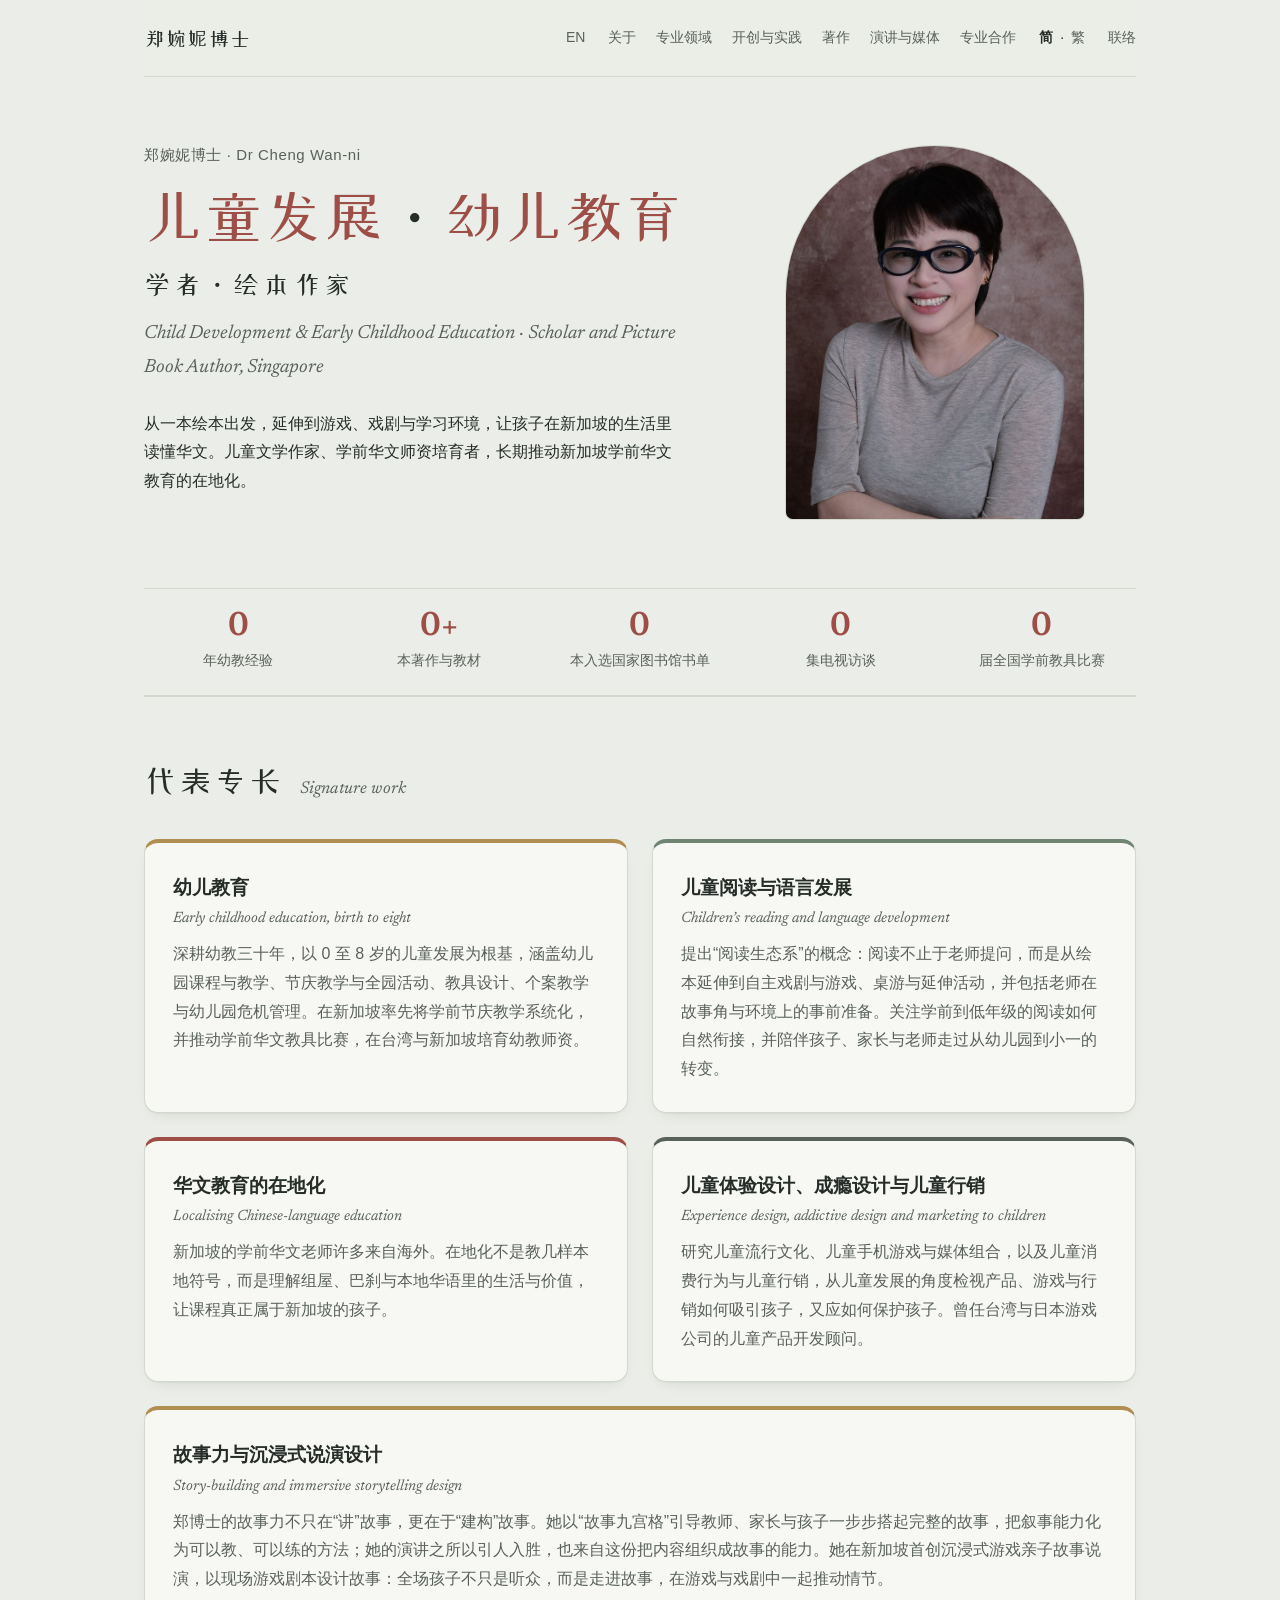
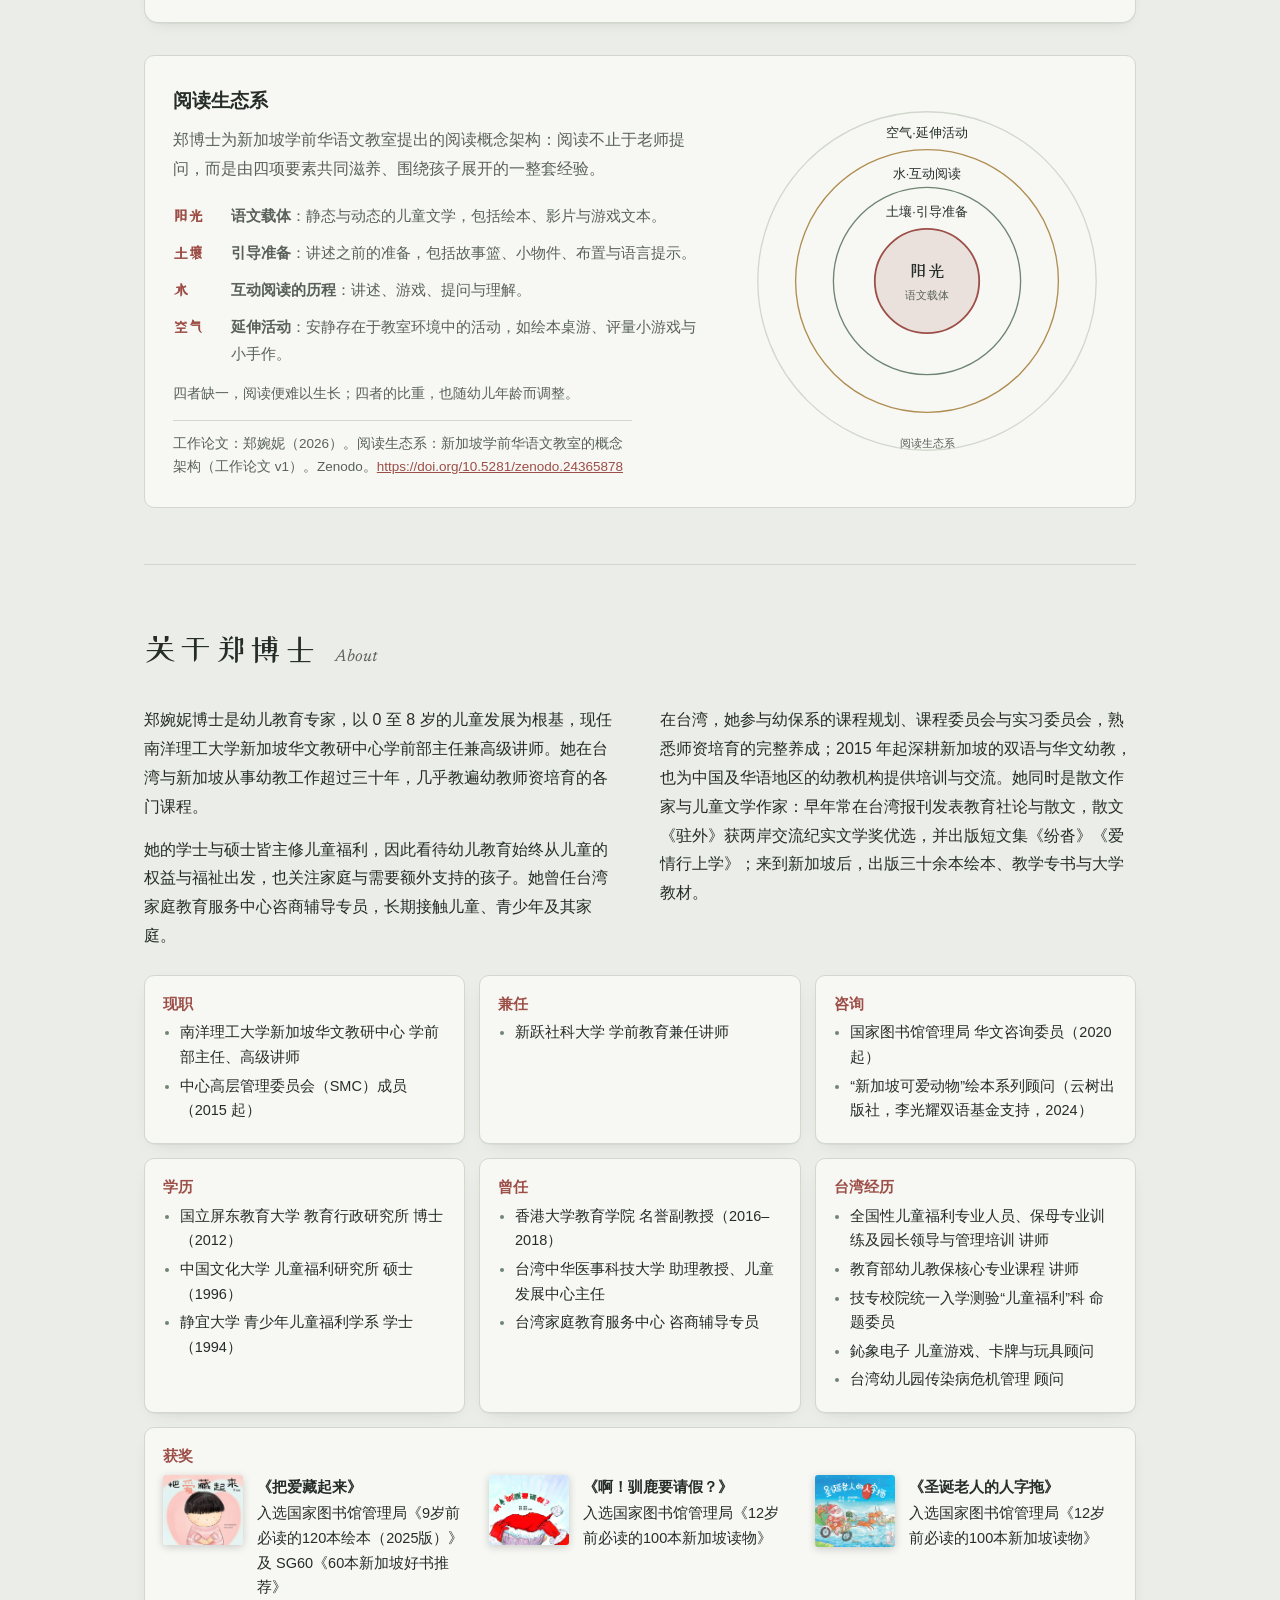
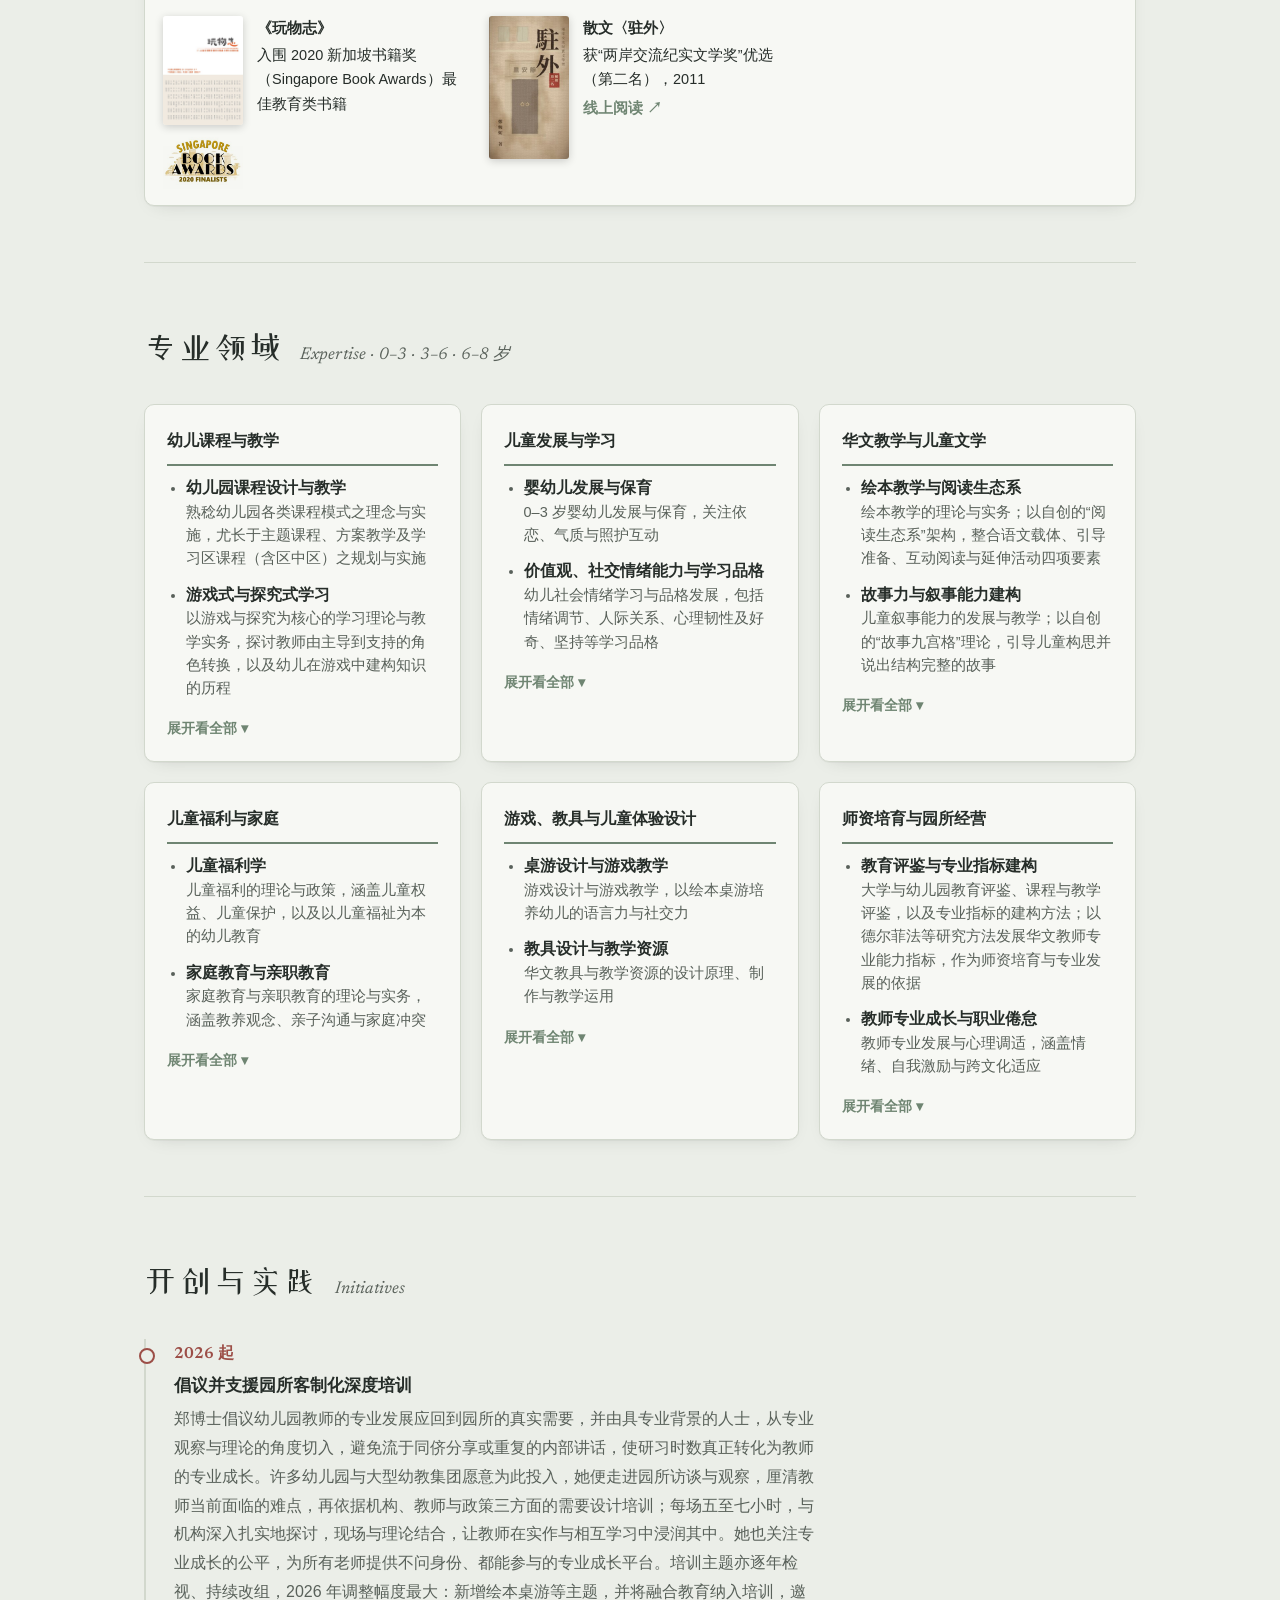
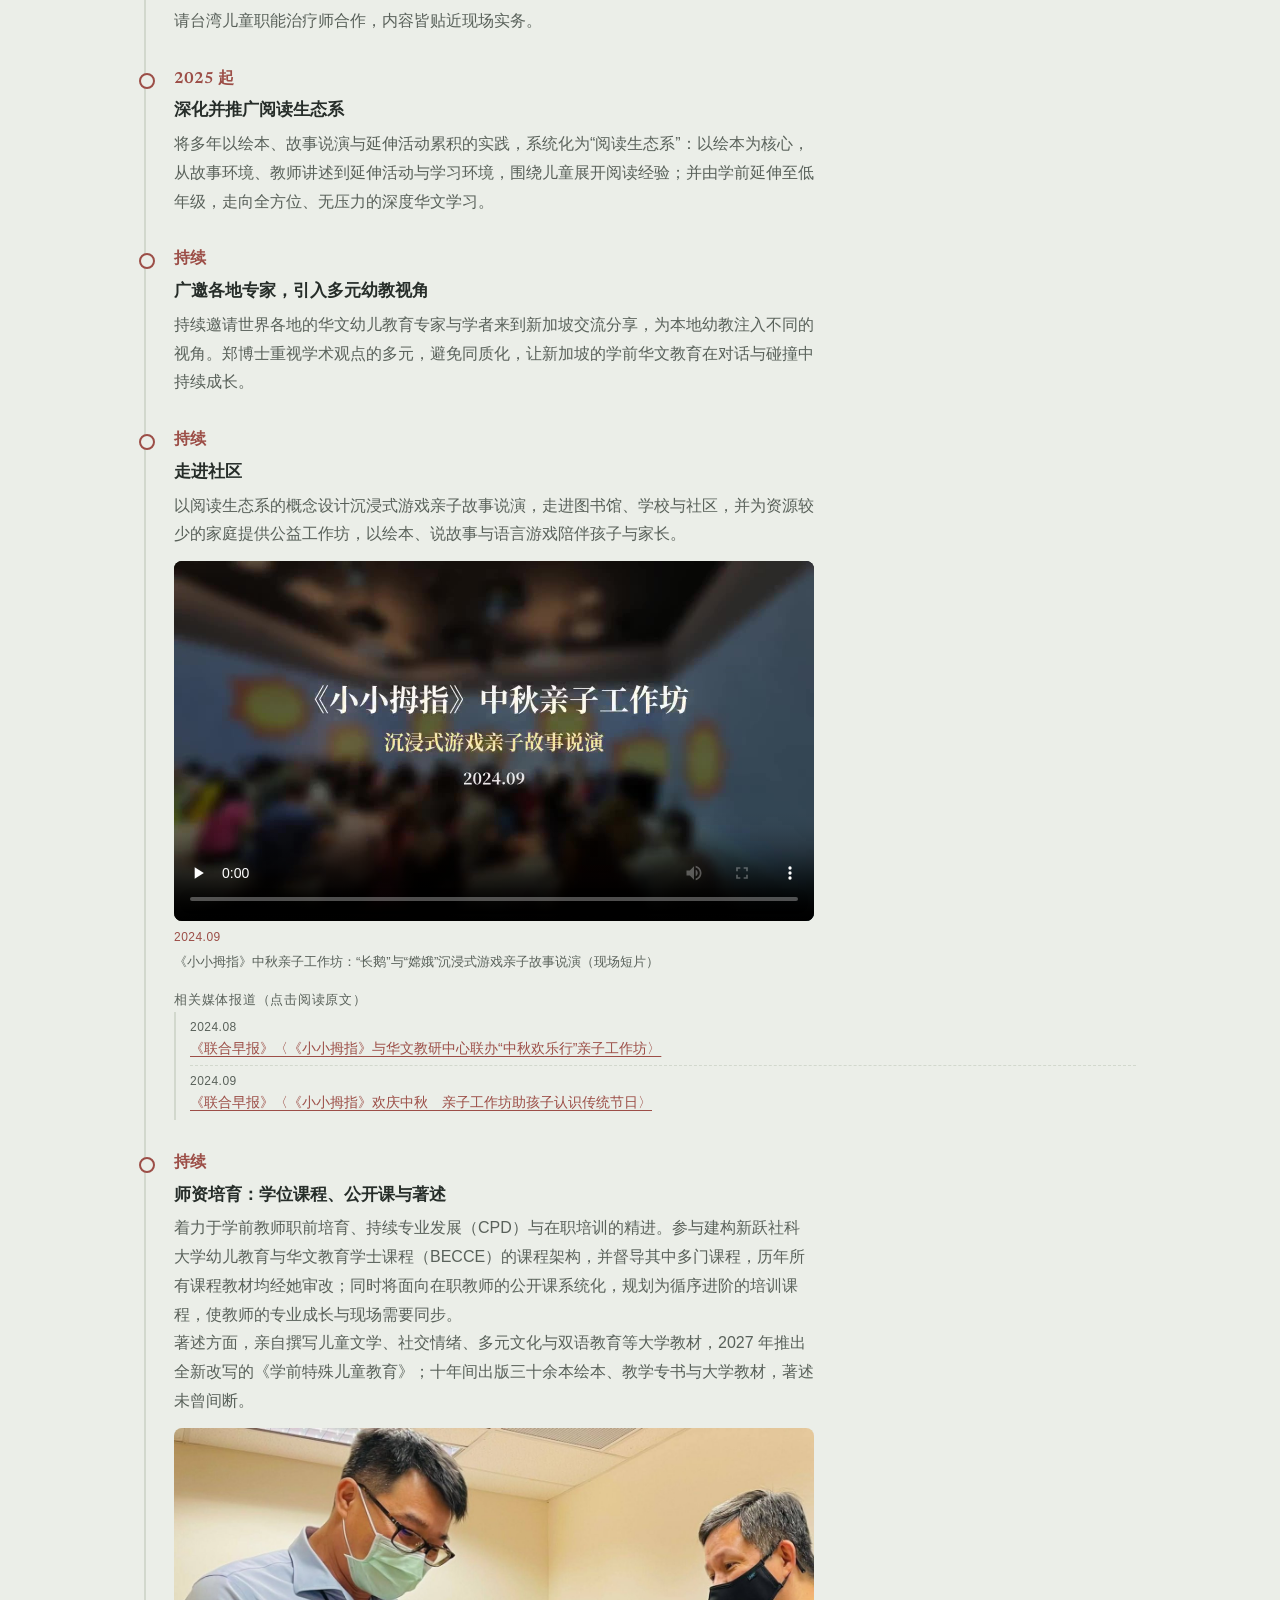
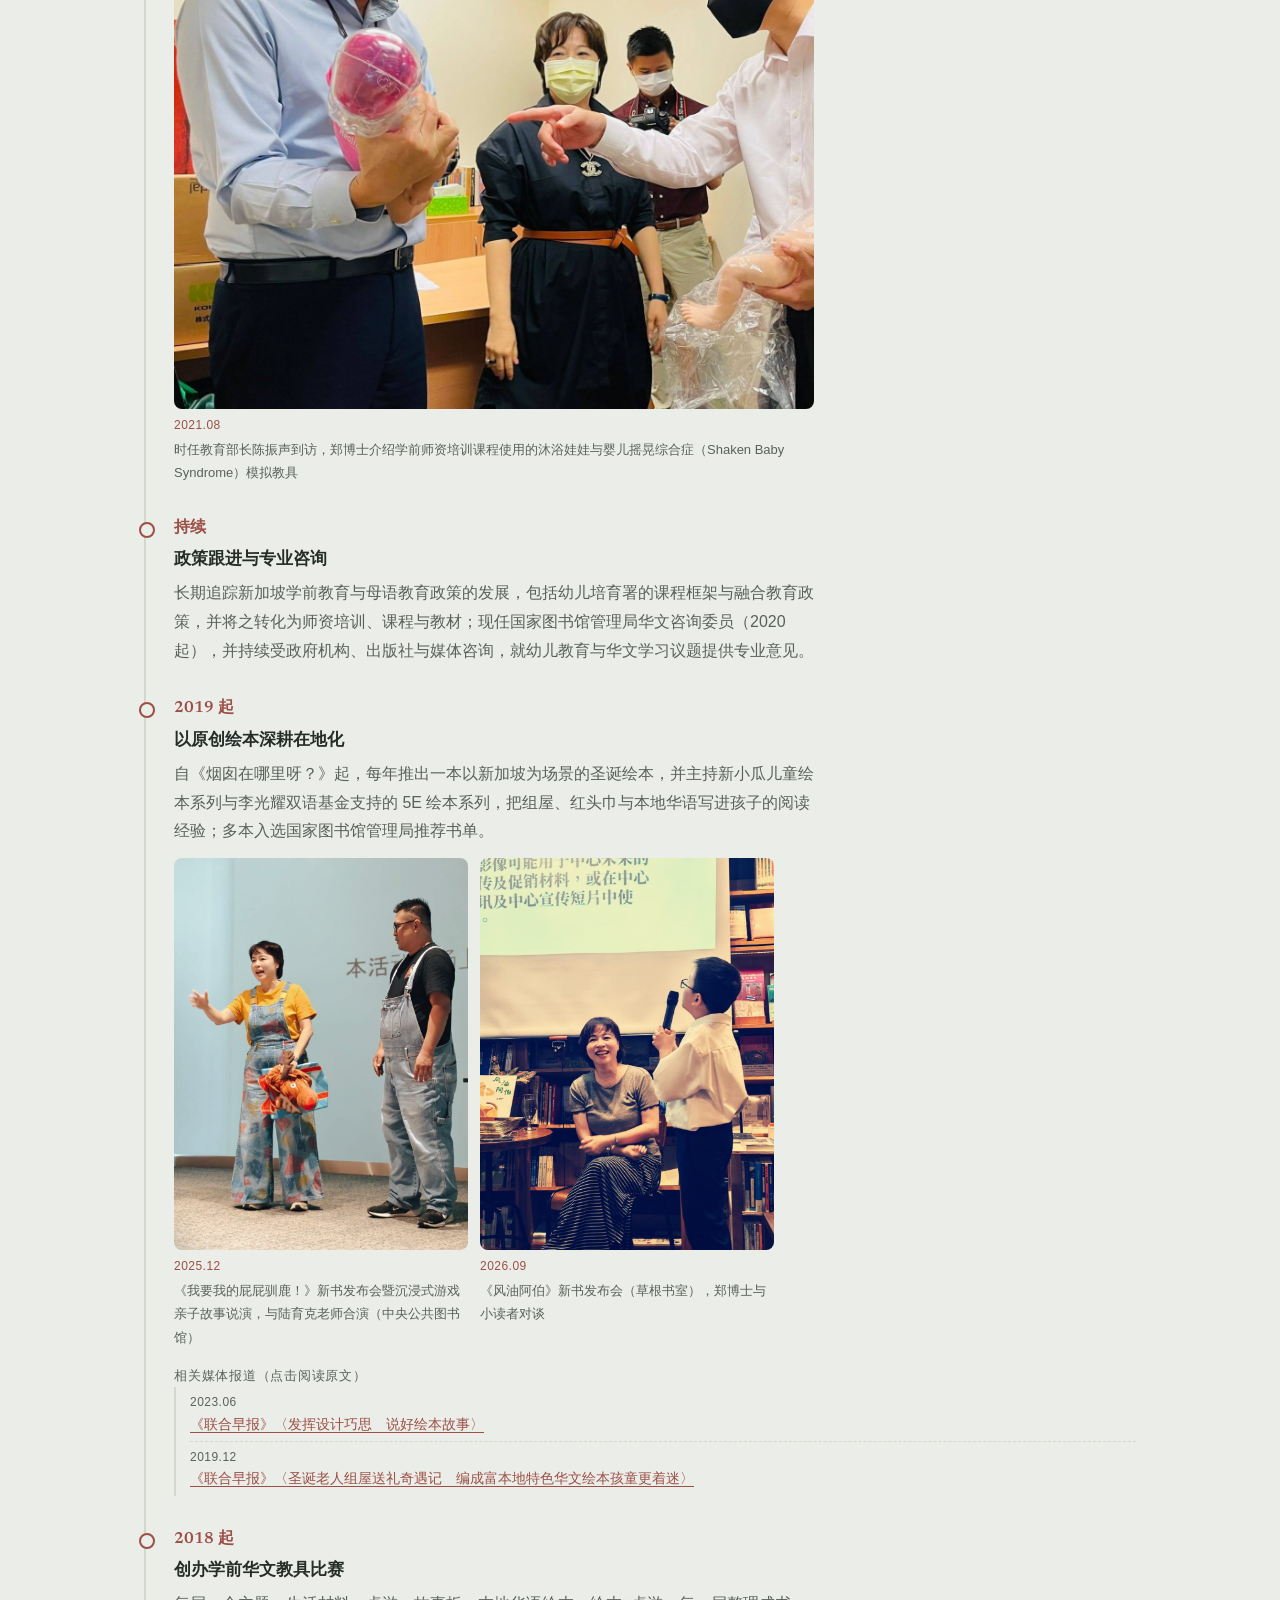
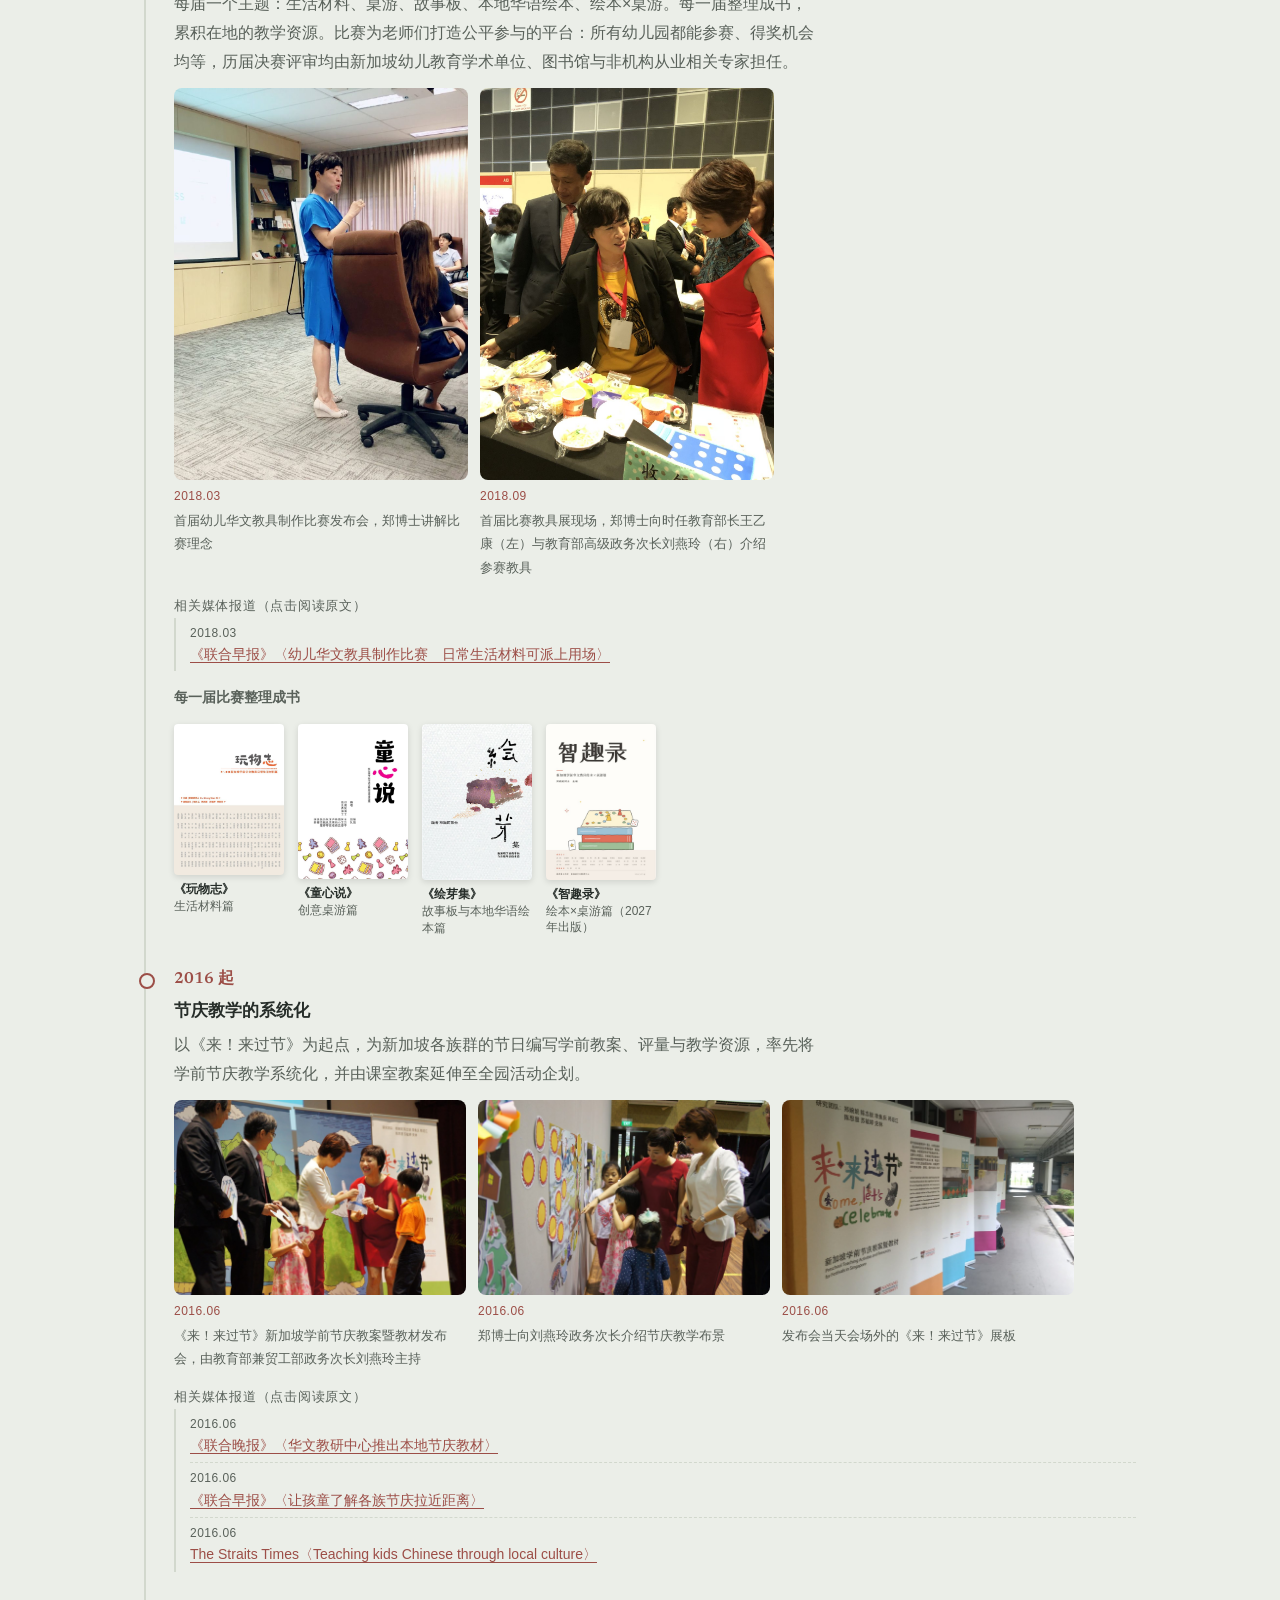
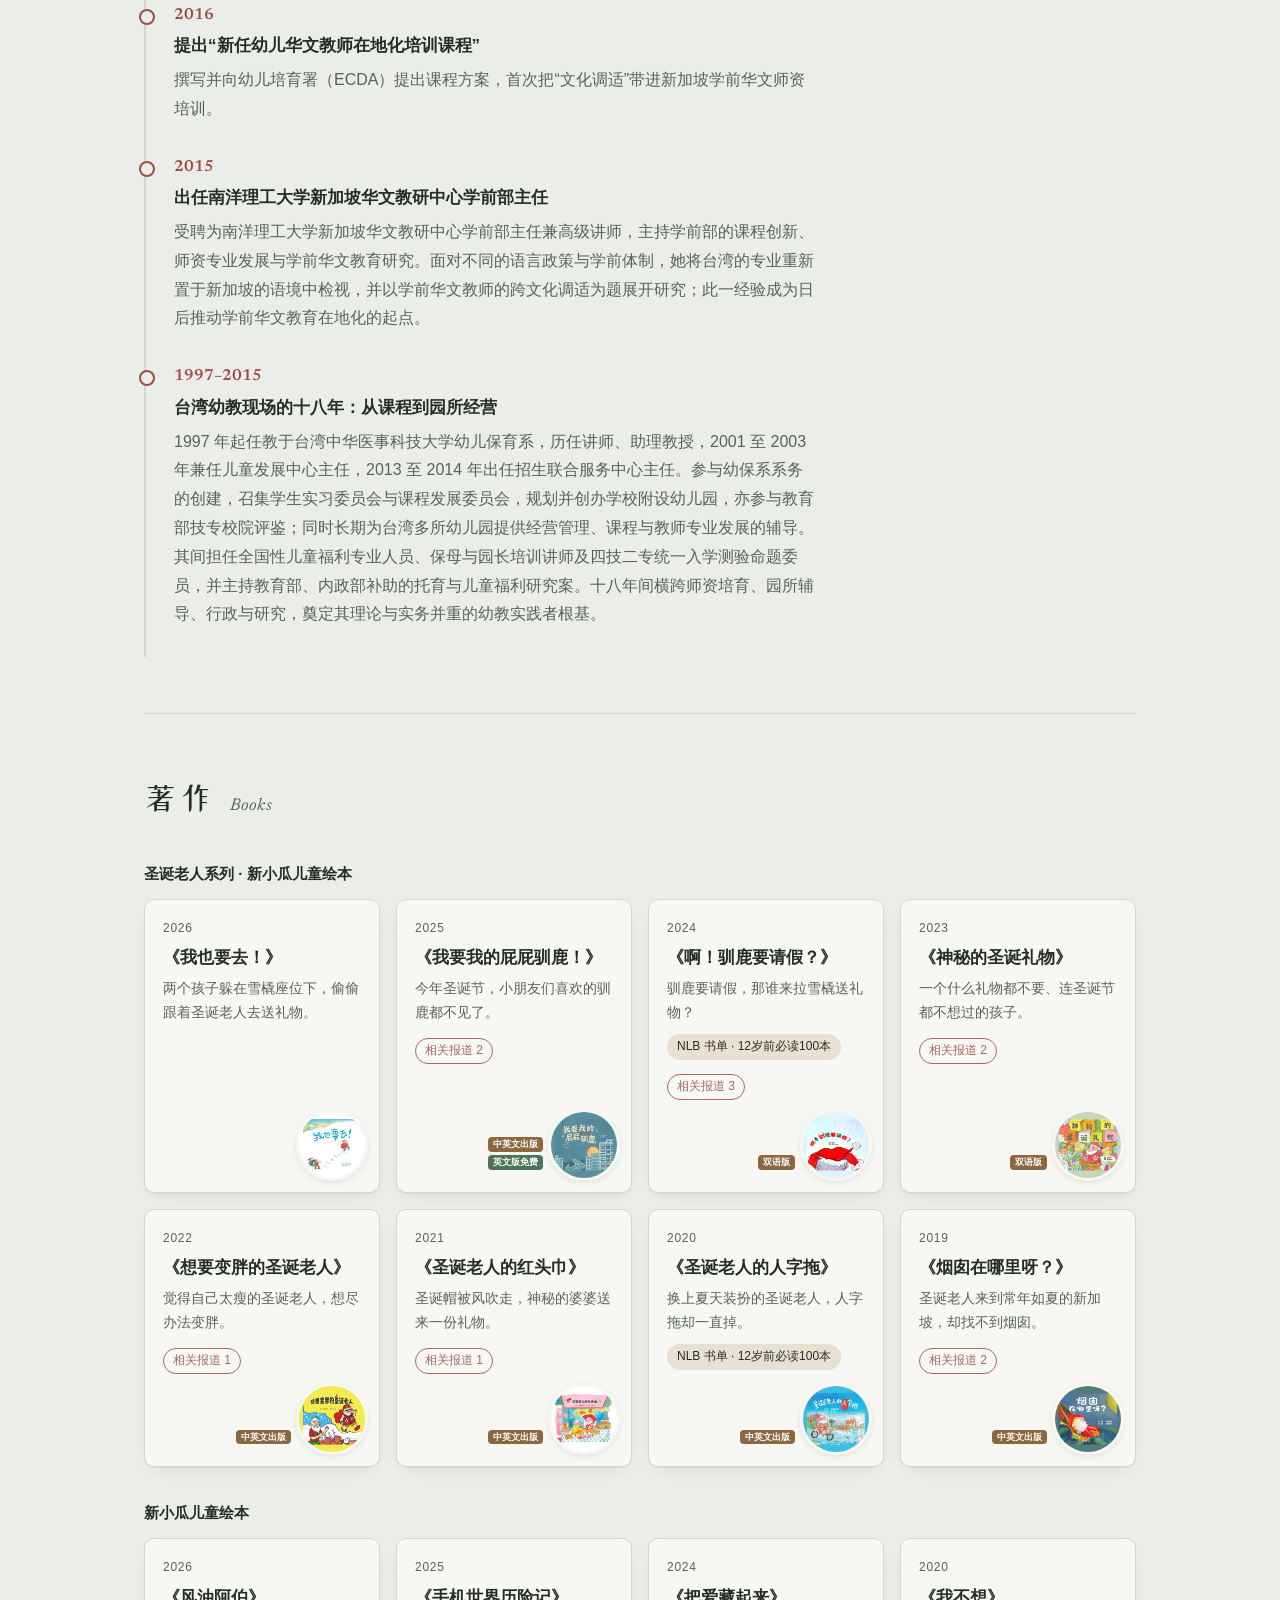
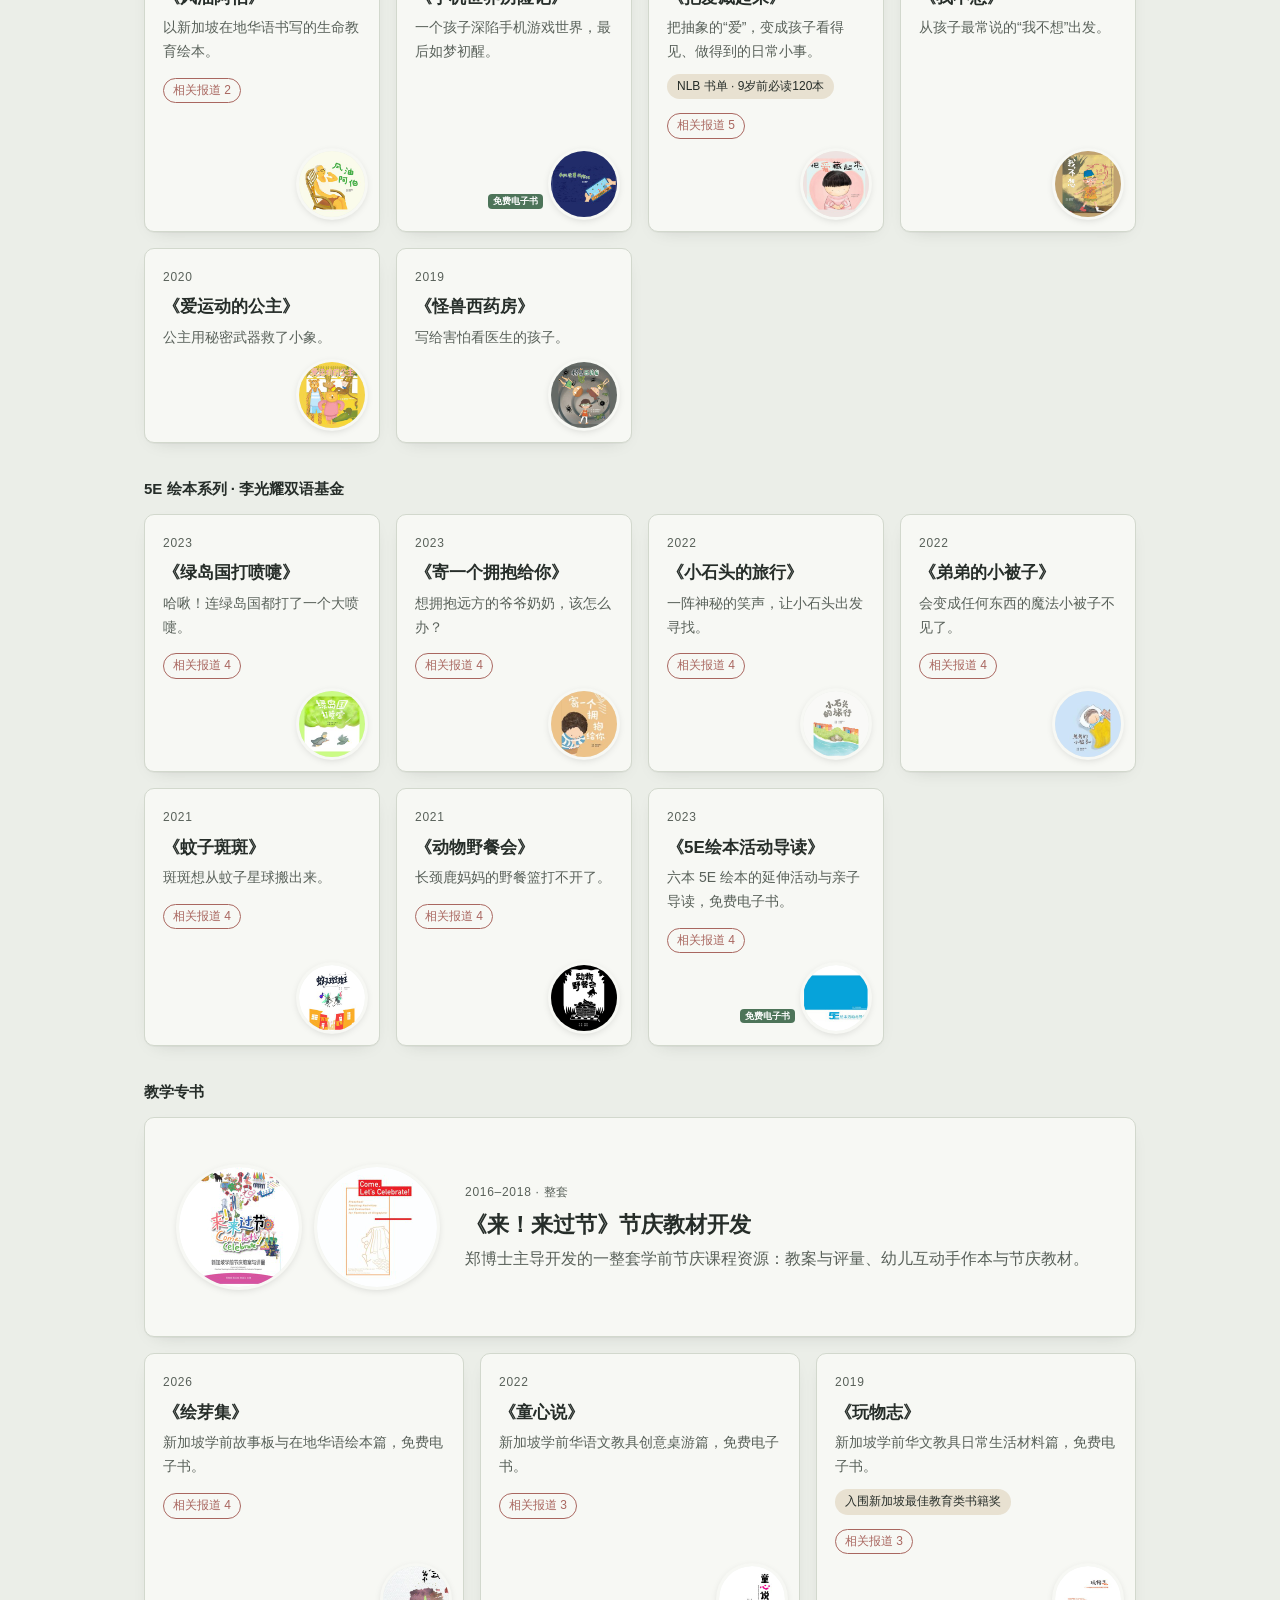
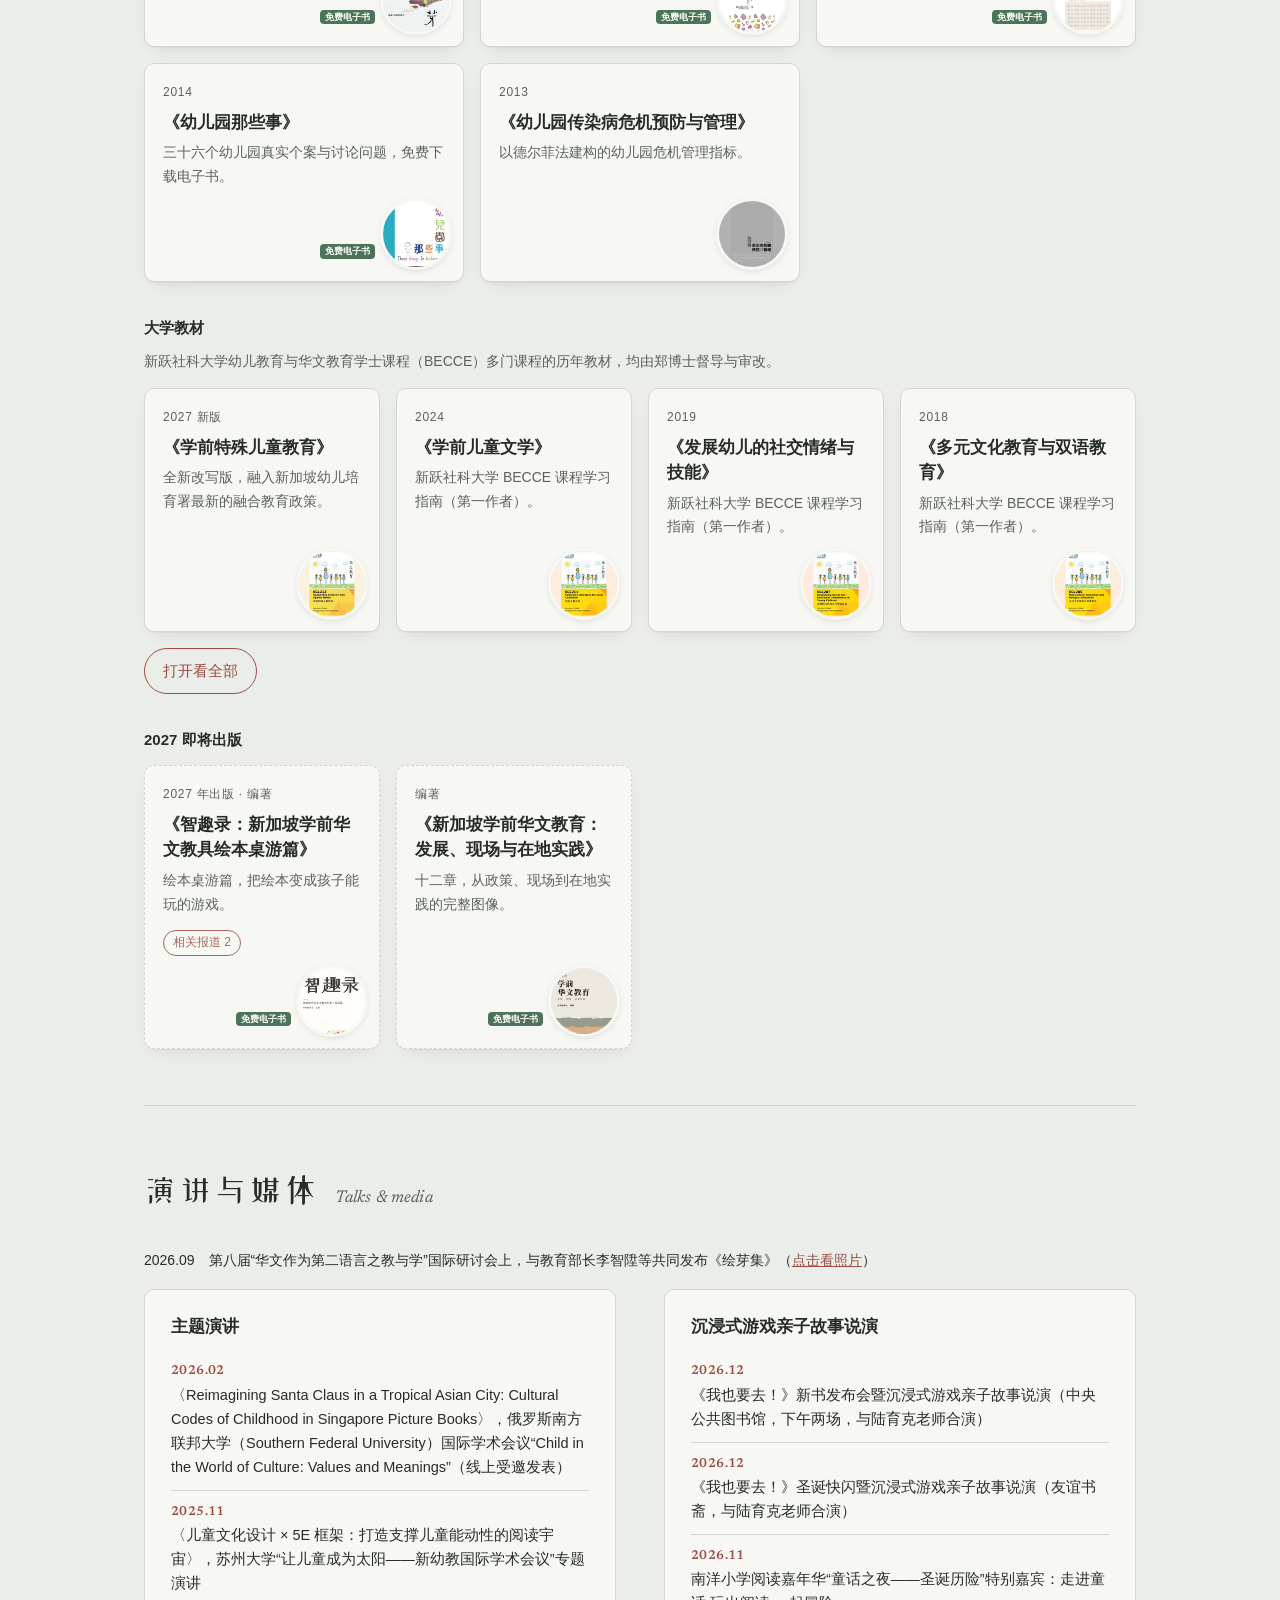
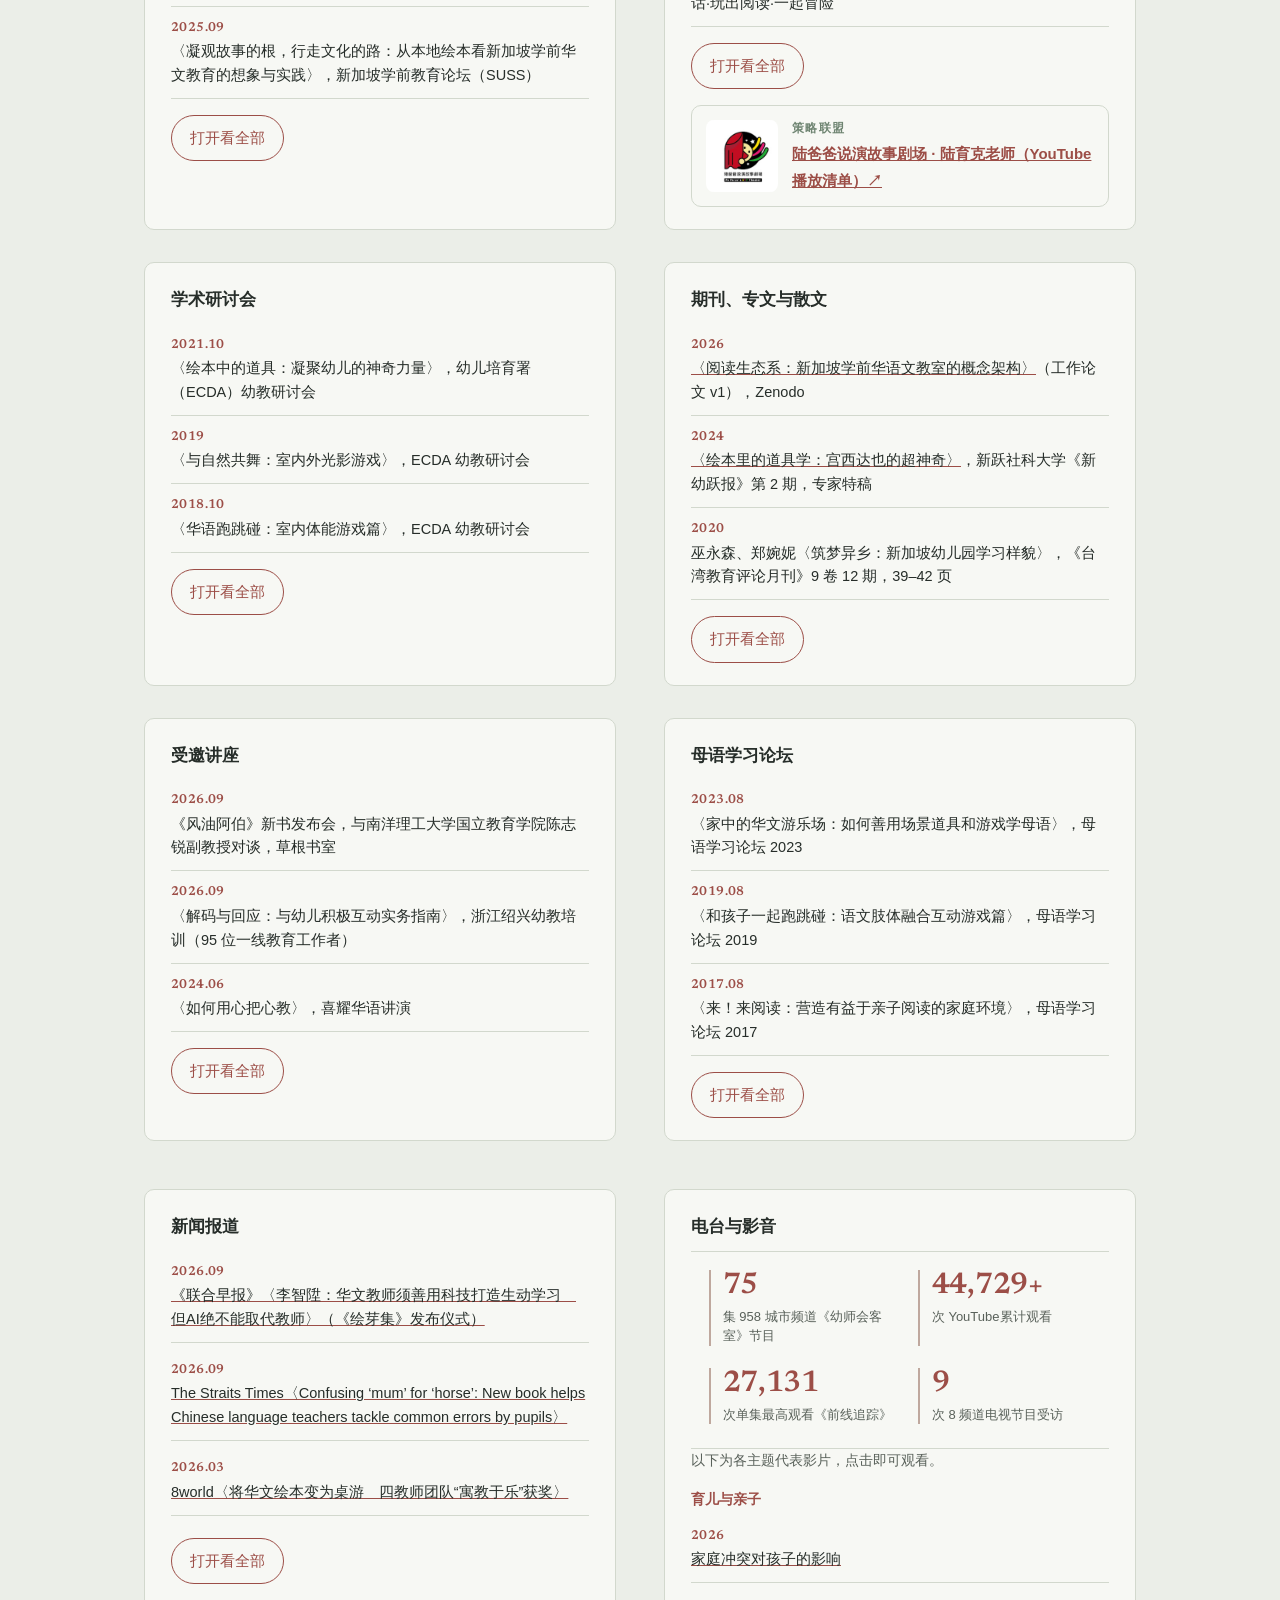
==== commit 0381bbbc: "New positioning: child development & early childhood education, scholar and picture book author Co-A" ====
--- a/index.html
+++ b/index.html
@@ -4,13 +4,13 @@
 <meta charset="utf-8">
 <meta name="referrer" content="strict-origin-when-cross-origin">
 <meta name="viewport" content="width=device-width, initial-scale=1">
-<title>郑婉妮博士 Dr Cheng Wan-ni｜新加坡幼小华文阅读与儿童发展专家</title>
+<title>郑婉妮博士 Dr Cheng Wan-ni｜儿童发展・幼儿教育学者・绘本作家</title>
 <meta name="description" content="郑婉妮博士（鄭婉妮，Dr Cheng Wan-ni / Cheng Wanni），南洋理工大学新加坡华文教研中心学前部主任兼高级讲师，幼儿教育与儿童文学专家，三十年幼教经验，出版三十余本绘本、教学专书与大学教材，提出“阅读生态系”，首创沉浸式游戏亲子故事说演。">
 <link rel="canonical" href="https://drchengwanni.com/">
 <link rel="alternate" hreflang="zh-Hans" href="https://drchengwanni.com/"><link rel="alternate" hreflang="zh-Hant" href="https://drchengwanni.com/zh-hant"><link rel="alternate" hreflang="en" href="https://drchengwanni.com/en"><link rel="alternate" hreflang="x-default" href="https://drchengwanni.com/">
-<meta property="og:type" content="profile"><meta property="og:title" content="郑婉妮博士 Dr Cheng Wan-ni｜新加坡幼小华文阅读与儿童发展专家"><meta property="og:description" content="郑婉妮博士（鄭婉妮，Dr Cheng Wan-ni / Cheng Wanni），南洋理工大学新加坡华文教研中心学前部主任兼高级讲师，幼儿教育与儿童文学专家，三十年幼教经验，出版三十余本绘本、教学专书与大学教材，提出“阅读生态系”，首创沉浸式游戏亲子故事说演。"><meta property="og:url" content="https://drchengwanni.com/"><meta property="og:image" content="https://drchengwanni.com/img/portrait.jpg">
-<meta property="og:site_name" content="Dr Cheng Wan-ni 鄭婉妮博士"><meta property="og:locale" content="zh_CN"><meta property="og:image:alt" content="郑婉妮博士 Dr Cheng Wan-ni｜新加坡幼小华文阅读与儿童发展专家"><meta name="twitter:card" content="summary_large_image"><meta name="twitter:title" content="郑婉妮博士 Dr Cheng Wan-ni｜新加坡幼小华文阅读与儿童发展专家"><meta name="twitter:description" content="郑婉妮博士（鄭婉妮，Dr Cheng Wan-ni / Cheng Wanni），南洋理工大学新加坡华文教研中心学前部主任兼高级讲师，幼儿教育与儿童文学专家，三十年幼教经验，出版三十余本绘本、教学专书与大学教材，提出“阅读生态系”，首创沉浸式游戏亲子故事说演。"><meta name="twitter:image" content="https://drchengwanni.com/img/portrait.jpg">
-<script type="application/ld+json">{"@context": "https://schema.org", "@graph": [{"@type": "ProfilePage", "@id": "https://drchengwanni.com/#profilepage", "url": "https://drchengwanni.com/", "name": "郑婉妮博士 Dr Cheng Wan-ni｜新加坡幼小华文阅读与儿童发展专家", "description": "郑婉妮博士（鄭婉妮，Dr Cheng Wan-ni / Cheng Wanni），南洋理工大学新加坡华文教研中心学前部主任兼高级讲师，幼儿教育与儿童文学专家，三十年幼教经验，出版三十余本绘本、教学专书与大学教材，提出“阅读生态系”，首创沉浸式游戏亲子故事说演。", "inLanguage": "zh-Hans", "mainEntity": {"@id": "https://drchengwanni.com/#person"}, "about": {"@id": "https://drchengwanni.com/#person"}, "isPartOf": {"@type": "WebSite", "@id": "https://drchengwanni.com/#website", "url": "https://drchengwanni.com/", "name": "Dr Cheng Wan-ni 鄭婉妮博士"}, "primaryImageOfPage": {"@type": "ImageObject", "url": "https://drchengwanni.com/img/portrait.jpg"}, "dateModified": "2026-11-23T23:38:21+08:00"}, {"@type": "Person", "name": "郑婉妮", "@id": "https://drchengwanni.com/#person", "alternateName": ["鄭婉妮", "鄭婉妮博士", "郑婉妮博士", "Dr Cheng Wan-ni", "Cheng Wan-ni", "Cheng Wanni", "Wanni Cheng", "Dr Cheng Wanni", "Wan-ni Cheng"], "image": "https://drchengwanni.com/img/portrait.jpg", "honorificPrefix": "Dr", "jobTitle": "Dean of Early Childhood Care and Education (ECCE) and Senior Lecturer", "worksFor": {"@type": "Organization", "name": "Singapore Centre for Chinese Language (SCCL) 新加坡华文教研中心", "parentOrganization": {"@type": "CollegeOrUniversity", "name": "Nanyang Technological University (NTU), Singapore 南洋理工大学"}}, "alumniOf": "National Pingtung University of Education", "url": "https://drchengwanni.com/", "knowsAbout": ["early childhood education", "children's literature", "Chinese reading", "picture books", "preschool Chinese language education", "board games for children", "storytelling", "narrative skills", "immersive story design", "沉浸式游戏亲子故事说演", "Dr Cheng's Storytelling and Play for Families"], "sameAs": ["https://orcid.org/0009-0001-5829-668X", "https://sccl.sg/en/about/staff/125-dean/182-dr-cheng-wan-ni", "https://www.sccl.sg/zh/about/staff-cn/126-dean/272-dr-cheng-wan-ni", "https://afcc.com.sg/2019/lightbox-speaker/cheng-wan-ni.html"], "identifier": {"@type": "PropertyValue", "propertyID": "ORCID", "value": "0009-0001-5829-668X"}, "affiliation": [{"@type": "Organization", "name": "Singapore University of Social Sciences (SUSS)", "description": "Adjunct Lecturer 兼任讲师"}], "description": "郑婉妮博士（鄭婉妮，Dr Cheng Wan-ni / Cheng Wanni），南洋理工大学新加坡华文教研中心学前部主任兼高级讲师，幼儿教育与儿童文学专家，三十年幼教经验，出版三十余本绘本、教学专书与大学教材，提出“阅读生态系”，首创沉浸式游戏亲子故事说演。"}, {"@type": "Book", "name": "烟囱在哪里呀？", "alternateName": "Where's the Chimney?", "author": {"@id": "https://drchengwanni.com/#person"}}, {"@type": "Book", "name": "圣诞老人的人字拖", "alternateName": "Santa's Flip-Flops", "author": {"@id": "https://drchengwanni.com/#person"}}, {"@type": "Book", "name": "圣诞老人的红头巾", "alternateName": "Santa's Red Headscarf", "author": {"@id": "https://drchengwanni.com/#person"}}, {"@type": "Book", "name": "想要变胖的圣诞老人", "alternateName": "Santa Wants to Get Fat", "author": {"@id": "https://drchengwanni.com/#person"}}, {"@type": "Book", "name": "神秘的圣诞礼物", "alternateName": "The Mysterious Christmas Gift", "author": {"@id": "https://drchengwanni.com/#person"}}, {"@type": "Book", "name": "啊！驯鹿要请假？", "alternateName": "Oh Dear! Santa's Reindeers Need a Break", "author": {"@id": "https://drchengwanni.com/#person"}}, {"@type": "Book", "name": "我要我的屁屁驯鹿！", "alternateName": "I Want My Farty Reindeer!", "author": {"@id": "https://drchengwanni.com/#person"}}, {"@type": "Book", "name": "我也要去！", "alternateName": "I Want to Go Too!", "author": {"@id": "https://drchengwanni.com/#person"}}, {"@type": "Book", "name": "风油阿伯", "alternateName": "Uncle Feng You", "author": {"@id": "https://drchengwanni.com/#person"}}, {"@type": "Book", "name": "把爱藏起来", "alternateName": "What is Love?", "author": {"@id": "https://drchengwanni.com/#person"}}, {"@type": "Book", "name": "手机世界历险记", "alternateName": "Lost in Screen World", "author": {"@id": "https://drchengwanni.com/#person"}}, {"@type": "Book", "name": "我不想", "author": {"@id": "https://drchengwanni.com/#person"}}, {"@type": "Book", "name": "怪兽西药房", "author": {"@id": "https://drchengwanni.com/#person"}}, {"@type": "Book", "name": "爱运动的公主", "alternateName": "The Princess Who Likes to Exercise", "author": {"@id": "https://drchengwanni.com/#person"}}, {"@type": "Book", "name": "绿岛国打喷嚏", "alternateName": "Ah-Choo!", "author": {"@id": "https://drchengwanni.com/#person"}}, {"@type": "Book", "name": "蚊子斑斑", "alternateName": "Mozzie Finds a New Home", "author": {"@id": "https://drchengwanni.com/#person"}}, {"@type": "Book", "name": "动物野餐会", "alternateName": "The Animals' Picnic", "author": {"@id": "https://drchengwanni.com/#person"}}, {"@type": "Book", "name": "小石头的旅行", "author": {"@id": "https://drchengwanni.com/#person"}}, {"@type": "Book", "name": "寄一个拥抱给你", "alternateName": "A Hug for You!", "author": {"@id": "https://drchengwanni.com/#person"}}, {"@type": "Book", "name": "弟弟的小被子", "alternateName": "My Blankie", "author": {"@id": "https://drchengwanni.com/#person"}}, {"@type": "Book", "name": "5E绘本活动导读", "alternateName": "The 5E Teaching Guide: Activities for Teachers and Parents to Facilitate Chinese Language Learning", "author": {"@id": "https://drchengwanni.com/#person"}}, {"@type": "Book", "name": "来！来过节节庆教材开发", "alternateName": "Come, Let's Celebrate! Festival Teaching Resources", "author": {"@id": "https://drchengwanni.com/#person"}}, {"@type": "Book", "name": "来！来过节英文版", "alternateName": "Come, Let's Celebrate! Preschool Teaching Activities and Evaluation for Festivals of Singapore", "author": {"@id": "https://drchengwanni.com/#person"}}, {"@type": "Book", "name": "玩物志", "author": {"@id": "https://drchengwanni.com/#person"}}, {"@type": "Book", "name": "童心说", "author": {"@id": "https://drchengwanni.com/#person"}}, {"@type": "Book", "name": "绘芽集", "author": {"@id": "https://drchengwanni.com/#person"}}, {"@type": "Book", "name": "幼儿园那些事", "alternateName": "Those Things in Kindergarten", "author": {"@id": "https://drchengwanni.com/#person"}}, {"@type": "Book", "name": "幼儿园传染病危机预防与管理", "alternateName": "Crisis Prevention and Management of Infectious Diseases for Child Care Centers", "author": {"@id": "https://drchengwanni.com/#person"}}, {"@type": "Book", "name": "学前儿童文学", "alternateName": "Children's Literature for Early Childhood", "author": {"@id": "https://drchengwanni.com/#person"}}, {"@type": "Book", "name": "发展幼儿的社交情绪与技能", "alternateName": "Developing Social and Emotional Competence in Young Children", "author": {"@id": "https://drchengwanni.com/#person"}}, {"@type": "Book", "name": "多元文化教育与双语教育", "alternateName": "Multicultural Education and Bilingual Education", "author": {"@id": "https://drchengwanni.com/#person"}}, {"@type": "Book", "name": "学前特殊儿童教育", "alternateName": "Supporting Children with Special Needs", "author": {"@id": "https://drchengwanni.com/#person"}}, {"@type": "Book", "name": "幼儿阶段的戏剧与华语文教学", "alternateName": "Early Childhood Creative Drama and Chinese Language Education", "author": {"@id": "https://drchengwanni.com/#person"}}, {"@type": "Book", "name": "学前资讯科技和华文教学的整合", "alternateName": "Integrating ICT in Teaching and Learning Chinese in Early Childhood Education", "author": {"@id": "https://drchengwanni.com/#person"}}, {"@type": "Book", "name": "儿童发展评量", "alternateName": "Assessment and Intervention", "author": {"@id": "https://drchengwanni.com/#person"}}, {"@type": "Book", "name": "学前教育科研方法", "alternateName": "Research Methods for Early Childhood Education", "author": {"@id": "https://drchengwanni.com/#person"}}, {"@type": "Book", "name": "新加坡学前华文教育：发展、现场与在地实践", "author": {"@id": "https://drchengwanni.com/#person"}}, {"@type": "Book", "name": "智趣录：新加坡学前华文教具绘本桌游篇", "author": {"@id": "https://drchengwanni.com/#person"}}, {"@type": "ScholarlyArticle", "name": "阅读生态系：新加坡学前华语文教室的概念架构（工作论文 v1）", "alternateName": "Reading ecosystem: A conceptual framework for Singapore preschool Chinese-language classrooms", "datePublished": "2026", "publisher": {"@type": "Organization", "name": "Zenodo"}, "identifier": "https://doi.org/10.5281/zenodo.24365878", "url": "https://doi.org/10.5281/zenodo.24365878", "author": {"@id": "https://drchengwanni.com/#person"}}]}</script>
+<meta property="og:type" content="profile"><meta property="og:title" content="郑婉妮博士 Dr Cheng Wan-ni｜儿童发展・幼儿教育学者・绘本作家"><meta property="og:description" content="郑婉妮博士（鄭婉妮，Dr Cheng Wan-ni / Cheng Wanni），南洋理工大学新加坡华文教研中心学前部主任兼高级讲师，幼儿教育与儿童文学专家，三十年幼教经验，出版三十余本绘本、教学专书与大学教材，提出“阅读生态系”，首创沉浸式游戏亲子故事说演。"><meta property="og:url" content="https://drchengwanni.com/"><meta property="og:image" content="https://drchengwanni.com/img/portrait.jpg">
+<meta property="og:site_name" content="Dr Cheng Wan-ni 鄭婉妮博士"><meta property="og:locale" content="zh_CN"><meta property="og:image:alt" content="郑婉妮博士 Dr Cheng Wan-ni｜儿童发展・幼儿教育学者・绘本作家"><meta name="twitter:card" content="summary_large_image"><meta name="twitter:title" content="郑婉妮博士 Dr Cheng Wan-ni｜儿童发展・幼儿教育学者・绘本作家"><meta name="twitter:description" content="郑婉妮博士（鄭婉妮，Dr Cheng Wan-ni / Cheng Wanni），南洋理工大学新加坡华文教研中心学前部主任兼高级讲师，幼儿教育与儿童文学专家，三十年幼教经验，出版三十余本绘本、教学专书与大学教材，提出“阅读生态系”，首创沉浸式游戏亲子故事说演。"><meta name="twitter:image" content="https://drchengwanni.com/img/portrait.jpg">
+<script type="application/ld+json">{"@context": "https://schema.org", "@graph": [{"@type": "ProfilePage", "@id": "https://drchengwanni.com/#profilepage", "url": "https://drchengwanni.com/", "name": "郑婉妮博士 Dr Cheng Wan-ni｜儿童发展・幼儿教育学者・绘本作家", "description": "郑婉妮博士（鄭婉妮，Dr Cheng Wan-ni / Cheng Wanni），南洋理工大学新加坡华文教研中心学前部主任兼高级讲师，幼儿教育与儿童文学专家，三十年幼教经验，出版三十余本绘本、教学专书与大学教材，提出“阅读生态系”，首创沉浸式游戏亲子故事说演。", "inLanguage": "zh-Hans", "mainEntity": {"@id": "https://drchengwanni.com/#person"}, "about": {"@id": "https://drchengwanni.com/#person"}, "isPartOf": {"@type": "WebSite", "@id": "https://drchengwanni.com/#website", "url": "https://drchengwanni.com/", "name": "Dr Cheng Wan-ni 鄭婉妮博士"}, "primaryImageOfPage": {"@type": "ImageObject", "url": "https://drchengwanni.com/img/portrait.jpg"}, "dateModified": "2026-11-24T12:23:38+08:00"}, {"@type": "Person", "name": "郑婉妮", "@id": "https://drchengwanni.com/#person", "alternateName": ["鄭婉妮", "鄭婉妮博士", "郑婉妮博士", "Dr Cheng Wan-ni", "Cheng Wan-ni", "Cheng Wanni", "Wanni Cheng", "Dr Cheng Wanni", "Wan-ni Cheng"], "image": "https://drchengwanni.com/img/portrait.jpg", "honorificPrefix": "Dr", "jobTitle": "Dean of Early Childhood Care and Education (ECCE) and Senior Lecturer", "worksFor": {"@type": "Organization", "name": "Singapore Centre for Chinese Language (SCCL) 新加坡华文教研中心", "parentOrganization": {"@type": "CollegeOrUniversity", "name": "Nanyang Technological University (NTU), Singapore 南洋理工大学"}}, "alumniOf": "National Pingtung University of Education", "url": "https://drchengwanni.com/", "knowsAbout": ["early childhood education", "children's literature", "Chinese reading", "picture books", "preschool Chinese language education", "board games for children", "storytelling", "narrative skills", "immersive story design", "沉浸式游戏亲子故事说演", "Dr Cheng's Storytelling and Play for Families"], "sameAs": ["https://orcid.org/0009-0001-5829-668X", "https://sccl.sg/en/about/staff/125-dean/182-dr-cheng-wan-ni", "https://www.sccl.sg/zh/about/staff-cn/126-dean/272-dr-cheng-wan-ni", "https://afcc.com.sg/2019/lightbox-speaker/cheng-wan-ni.html"], "identifier": {"@type": "PropertyValue", "propertyID": "ORCID", "value": "0009-0001-5829-668X"}, "affiliation": [{"@type": "Organization", "name": "Singapore University of Social Sciences (SUSS)", "description": "Adjunct Lecturer 兼任讲师"}], "description": "郑婉妮博士（鄭婉妮，Dr Cheng Wan-ni / Cheng Wanni），南洋理工大学新加坡华文教研中心学前部主任兼高级讲师，幼儿教育与儿童文学专家，三十年幼教经验，出版三十余本绘本、教学专书与大学教材，提出“阅读生态系”，首创沉浸式游戏亲子故事说演。"}, {"@type": "Book", "name": "烟囱在哪里呀？", "alternateName": "Where's the Chimney?", "author": {"@id": "https://drchengwanni.com/#person"}}, {"@type": "Book", "name": "圣诞老人的人字拖", "alternateName": "Santa's Flip-Flops", "author": {"@id": "https://drchengwanni.com/#person"}}, {"@type": "Book", "name": "圣诞老人的红头巾", "alternateName": "Santa's Red Headscarf", "author": {"@id": "https://drchengwanni.com/#person"}}, {"@type": "Book", "name": "想要变胖的圣诞老人", "alternateName": "Santa Wants to Get Fat", "author": {"@id": "https://drchengwanni.com/#person"}}, {"@type": "Book", "name": "神秘的圣诞礼物", "alternateName": "The Mysterious Christmas Gift", "author": {"@id": "https://drchengwanni.com/#person"}}, {"@type": "Book", "name": "啊！驯鹿要请假？", "alternateName": "Oh Dear! Santa's Reindeers Need a Break", "author": {"@id": "https://drchengwanni.com/#person"}}, {"@type": "Book", "name": "我要我的屁屁驯鹿！", "alternateName": "I Want My Farty Reindeer!", "author": {"@id": "https://drchengwanni.com/#person"}}, {"@type": "Book", "name": "我也要去！", "alternateName": "I Want to Go Too!", "author": {"@id": "https://drchengwanni.com/#person"}}, {"@type": "Book", "name": "风油阿伯", "alternateName": "Uncle Feng You", "author": {"@id": "https://drchengwanni.com/#person"}}, {"@type": "Book", "name": "把爱藏起来", "alternateName": "What is Love?", "author": {"@id": "https://drchengwanni.com/#person"}}, {"@type": "Book", "name": "手机世界历险记", "alternateName": "Lost in Screen World", "author": {"@id": "https://drchengwanni.com/#person"}}, {"@type": "Book", "name": "我不想", "author": {"@id": "https://drchengwanni.com/#person"}}, {"@type": "Book", "name": "怪兽西药房", "author": {"@id": "https://drchengwanni.com/#person"}}, {"@type": "Book", "name": "爱运动的公主", "alternateName": "The Princess Who Likes to Exercise", "author": {"@id": "https://drchengwanni.com/#person"}}, {"@type": "Book", "name": "绿岛国打喷嚏", "alternateName": "Ah-Choo!", "author": {"@id": "https://drchengwanni.com/#person"}}, {"@type": "Book", "name": "蚊子斑斑", "alternateName": "Mozzie Finds a New Home", "author": {"@id": "https://drchengwanni.com/#person"}}, {"@type": "Book", "name": "动物野餐会", "alternateName": "The Animals' Picnic", "author": {"@id": "https://drchengwanni.com/#person"}}, {"@type": "Book", "name": "小石头的旅行", "author": {"@id": "https://drchengwanni.com/#person"}}, {"@type": "Book", "name": "寄一个拥抱给你", "alternateName": "A Hug for You!", "author": {"@id": "https://drchengwanni.com/#person"}}, {"@type": "Book", "name": "弟弟的小被子", "alternateName": "My Blankie", "author": {"@id": "https://drchengwanni.com/#person"}}, {"@type": "Book", "name": "5E绘本活动导读", "alternateName": "The 5E Teaching Guide: Activities for Teachers and Parents to Facilitate Chinese Language Learning", "author": {"@id": "https://drchengwanni.com/#person"}}, {"@type": "Book", "name": "来！来过节节庆教材开发", "alternateName": "Come, Let's Celebrate! Festival Teaching Resources", "author": {"@id": "https://drchengwanni.com/#person"}}, {"@type": "Book", "name": "来！来过节英文版", "alternateName": "Come, Let's Celebrate! Preschool Teaching Activities and Evaluation for Festivals of Singapore", "author": {"@id": "https://drchengwanni.com/#person"}}, {"@type": "Book", "name": "玩物志", "author": {"@id": "https://drchengwanni.com/#person"}}, {"@type": "Book", "name": "童心说", "author": {"@id": "https://drchengwanni.com/#person"}}, {"@type": "Book", "name": "绘芽集", "author": {"@id": "https://drchengwanni.com/#person"}}, {"@type": "Book", "name": "幼儿园那些事", "alternateName": "Those Things in Kindergarten", "author": {"@id": "https://drchengwanni.com/#person"}}, {"@type": "Book", "name": "幼儿园传染病危机预防与管理", "alternateName": "Crisis Prevention and Management of Infectious Diseases for Child Care Centers", "author": {"@id": "https://drchengwanni.com/#person"}}, {"@type": "Book", "name": "学前儿童文学", "alternateName": "Children's Literature for Early Childhood", "author": {"@id": "https://drchengwanni.com/#person"}}, {"@type": "Book", "name": "发展幼儿的社交情绪与技能", "alternateName": "Developing Social and Emotional Competence in Young Children", "author": {"@id": "https://drchengwanni.com/#person"}}, {"@type": "Book", "name": "多元文化教育与双语教育", "alternateName": "Multicultural Education and Bilingual Education", "author": {"@id": "https://drchengwanni.com/#person"}}, {"@type": "Book", "name": "学前特殊儿童教育", "alternateName": "Supporting Children with Special Needs", "author": {"@id": "https://drchengwanni.com/#person"}}, {"@type": "Book", "name": "幼儿阶段的戏剧与华语文教学", "alternateName": "Early Childhood Creative Drama and Chinese Language Education", "author": {"@id": "https://drchengwanni.com/#person"}}, {"@type": "Book", "name": "学前资讯科技和华文教学的整合", "alternateName": "Integrating ICT in Teaching and Learning Chinese in Early Childhood Education", "author": {"@id": "https://drchengwanni.com/#person"}}, {"@type": "Book", "name": "儿童发展评量", "alternateName": "Assessment and Intervention", "author": {"@id": "https://drchengwanni.com/#person"}}, {"@type": "Book", "name": "学前教育科研方法", "alternateName": "Research Methods for Early Childhood Education", "author": {"@id": "https://drchengwanni.com/#person"}}, {"@type": "Book", "name": "新加坡学前华文教育：发展、现场与在地实践", "author": {"@id": "https://drchengwanni.com/#person"}}, {"@type": "Book", "name": "智趣录：新加坡学前华文教具绘本桌游篇", "author": {"@id": "https://drchengwanni.com/#person"}}, {"@type": "ScholarlyArticle", "name": "阅读生态系：新加坡学前华语文教室的概念架构（工作论文 v1）", "alternateName": "Reading ecosystem: A conceptual framework for Singapore preschool Chinese-language classrooms", "datePublished": "2026", "publisher": {"@type": "Organization", "name": "Zenodo"}, "identifier": "https://doi.org/10.5281/zenodo.24365878", "url": "https://doi.org/10.5281/zenodo.24365878", "author": {"@id": "https://drchengwanni.com/#person"}}]}</script>
 <meta name="msvalidate.01" content="65DCB80CF857319ACE1B2F95756CDE15" />
 <link rel="stylesheet" href="fonts/fonts.css">
 <style>
@@ -57,6 +57,7 @@
 .hero h1{font-family:var(--display);font-weight:400;font-size:clamp(34px,5.2vw,58px);line-height:1.25;margin:12px 0 8px;text-wrap:balance;letter-spacing:.02em}
 .nw{white-space:nowrap}
 .hero h1 em{font-style:normal;color:var(--accent)}
+.hero .role{font-family:var(--display);font-size:clamp(20px,2.4vw,26px);letter-spacing:.12em;margin:0 0 10px}
 .hero .en{font-family:var(--latin);font-style:italic;font-size:19px;color:var(--muted);margin:0 0 24px}
 .hero p.lead{max-width:34em;margin:0 0 28px}
 .cta{display:flex;gap:12px;flex-wrap:wrap}
@@ -431,8 +432,9 @@
   <header class="hero">
     <div>
       <div class="who">郑婉妮博士 · Dr Cheng Wan-ni</div>
-      <h1><span class="nw">新加坡幼小<em>华文阅读</em></span><br><span class="nw">与<em>儿童发展</em>专家</span></h1>
-      <p class="en">Child Development &amp; Early Chinese Reading Specialist, Singapore</p>
+      <h1><span class="nw"><em>儿童发展</em>・<em>幼儿教育</em></span></h1>
+      <p class="role">学者・绘本作家</p>
+      <p class="en">Child Development &amp; Early Childhood Education · Scholar and Picture Book Author, Singapore</p>
       <p class="lead">从一本绘本出发，延伸到游戏、戏剧与学习环境，让孩子在新加坡的生活里读懂华文。儿童文学作家、学前华文师资培育者，长期推动新加坡学前华文教育的在地化。</p>
     </div>
     <figure class="hphoto"><img src="img/portrait.jpg" alt="郑婉妮博士"></figure>
@@ -453,7 +455,7 @@
         <p>深耕幼教三十年，以 0 至 8 岁的儿童发展为根基，涵盖幼儿园课程与教学、节庆教学与全园活动、教具设计、个案教学与幼儿园危机管理。在新加坡率先将学前节庆教学系统化，并推动学前华文教具比赛，在台湾与新加坡培育幼教师资。</p>
       </div>
       <div class="pillar reading">
-        <h3>幼小华文阅读与幼小衔接<small>Chinese reading and the move from preschool to primary</small></h3>
+        <h3>儿童阅读与语言发展<small>Children’s reading and language development</small></h3>
         <p>提出“阅读生态系”的概念：阅读不止于老师提问，而是从绘本延伸到自主戏剧与游戏、桌游与延伸活动，并包括老师在故事角与环境上的事前准备。关注学前到低年级的阅读如何自然衔接，并陪伴孩子、家长与老师走过从幼儿园到小一的转变。</p>
       </div>
       <div class="pillar local">
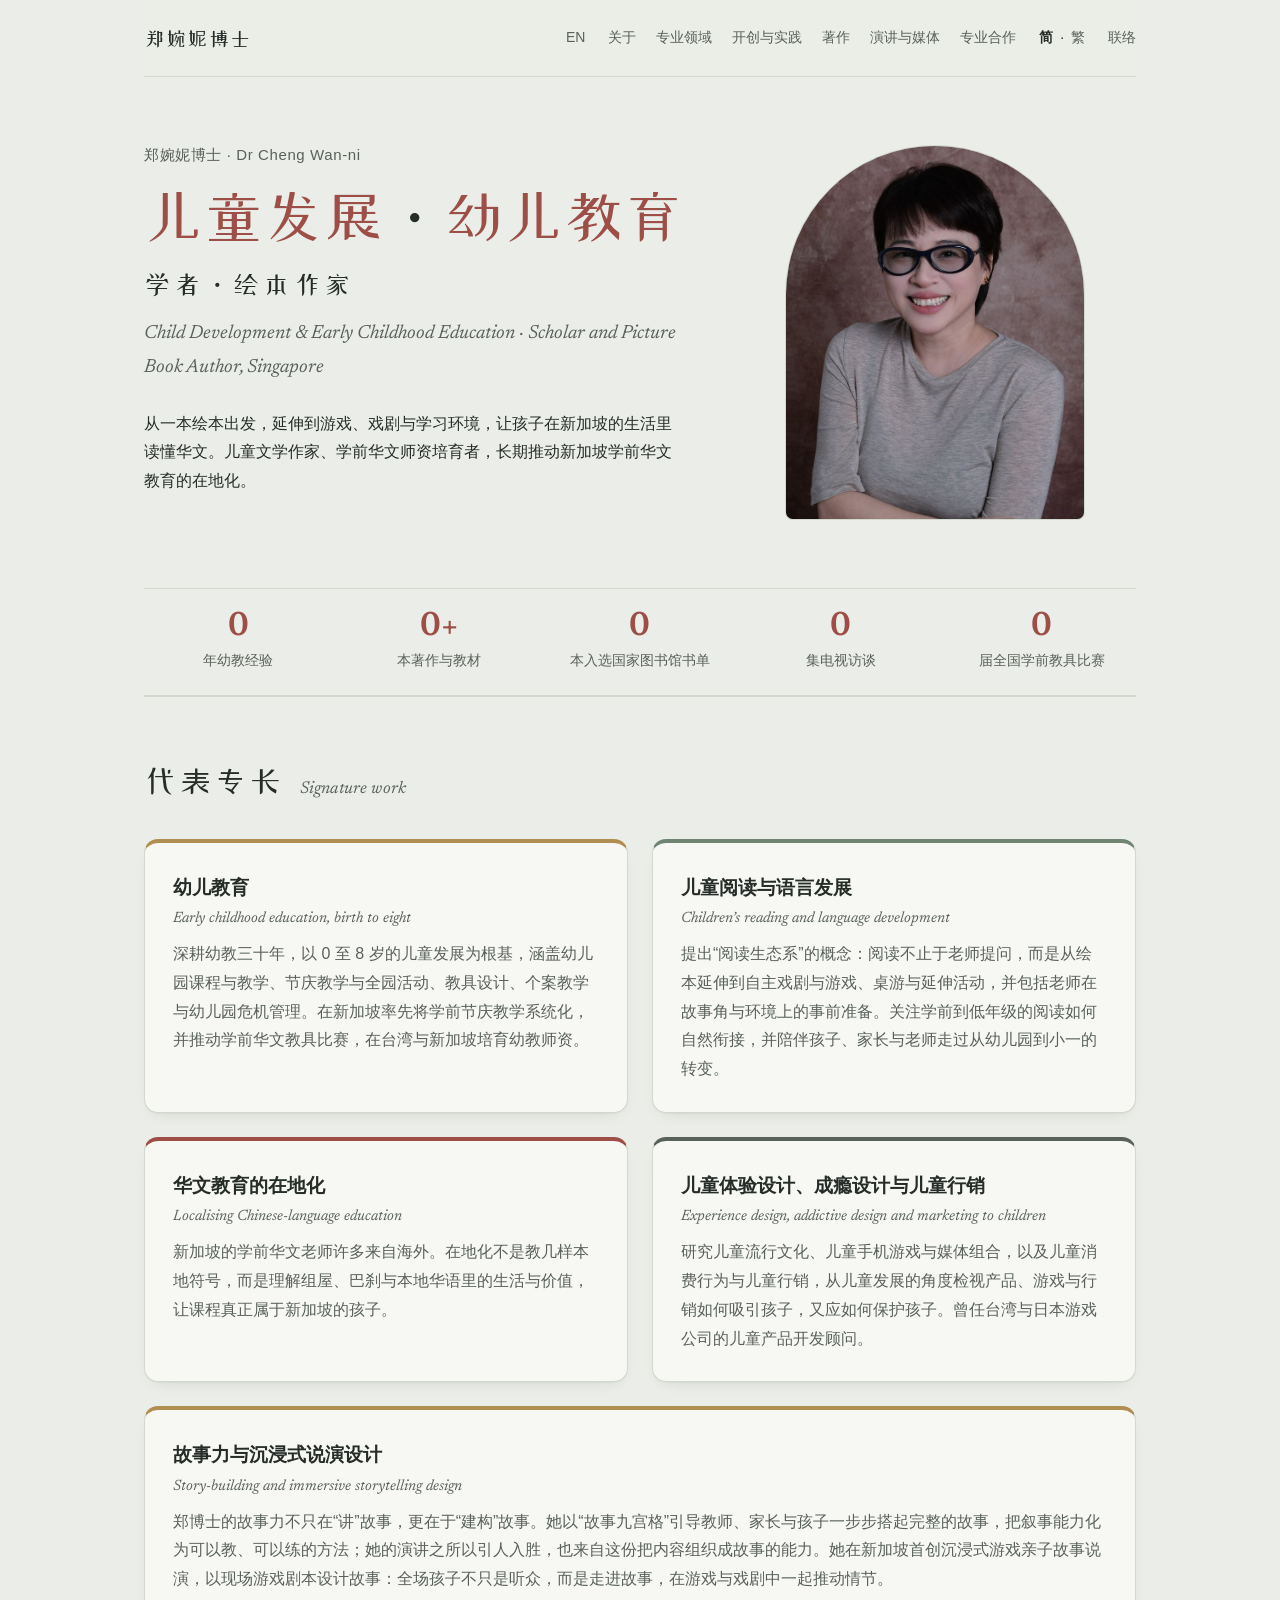
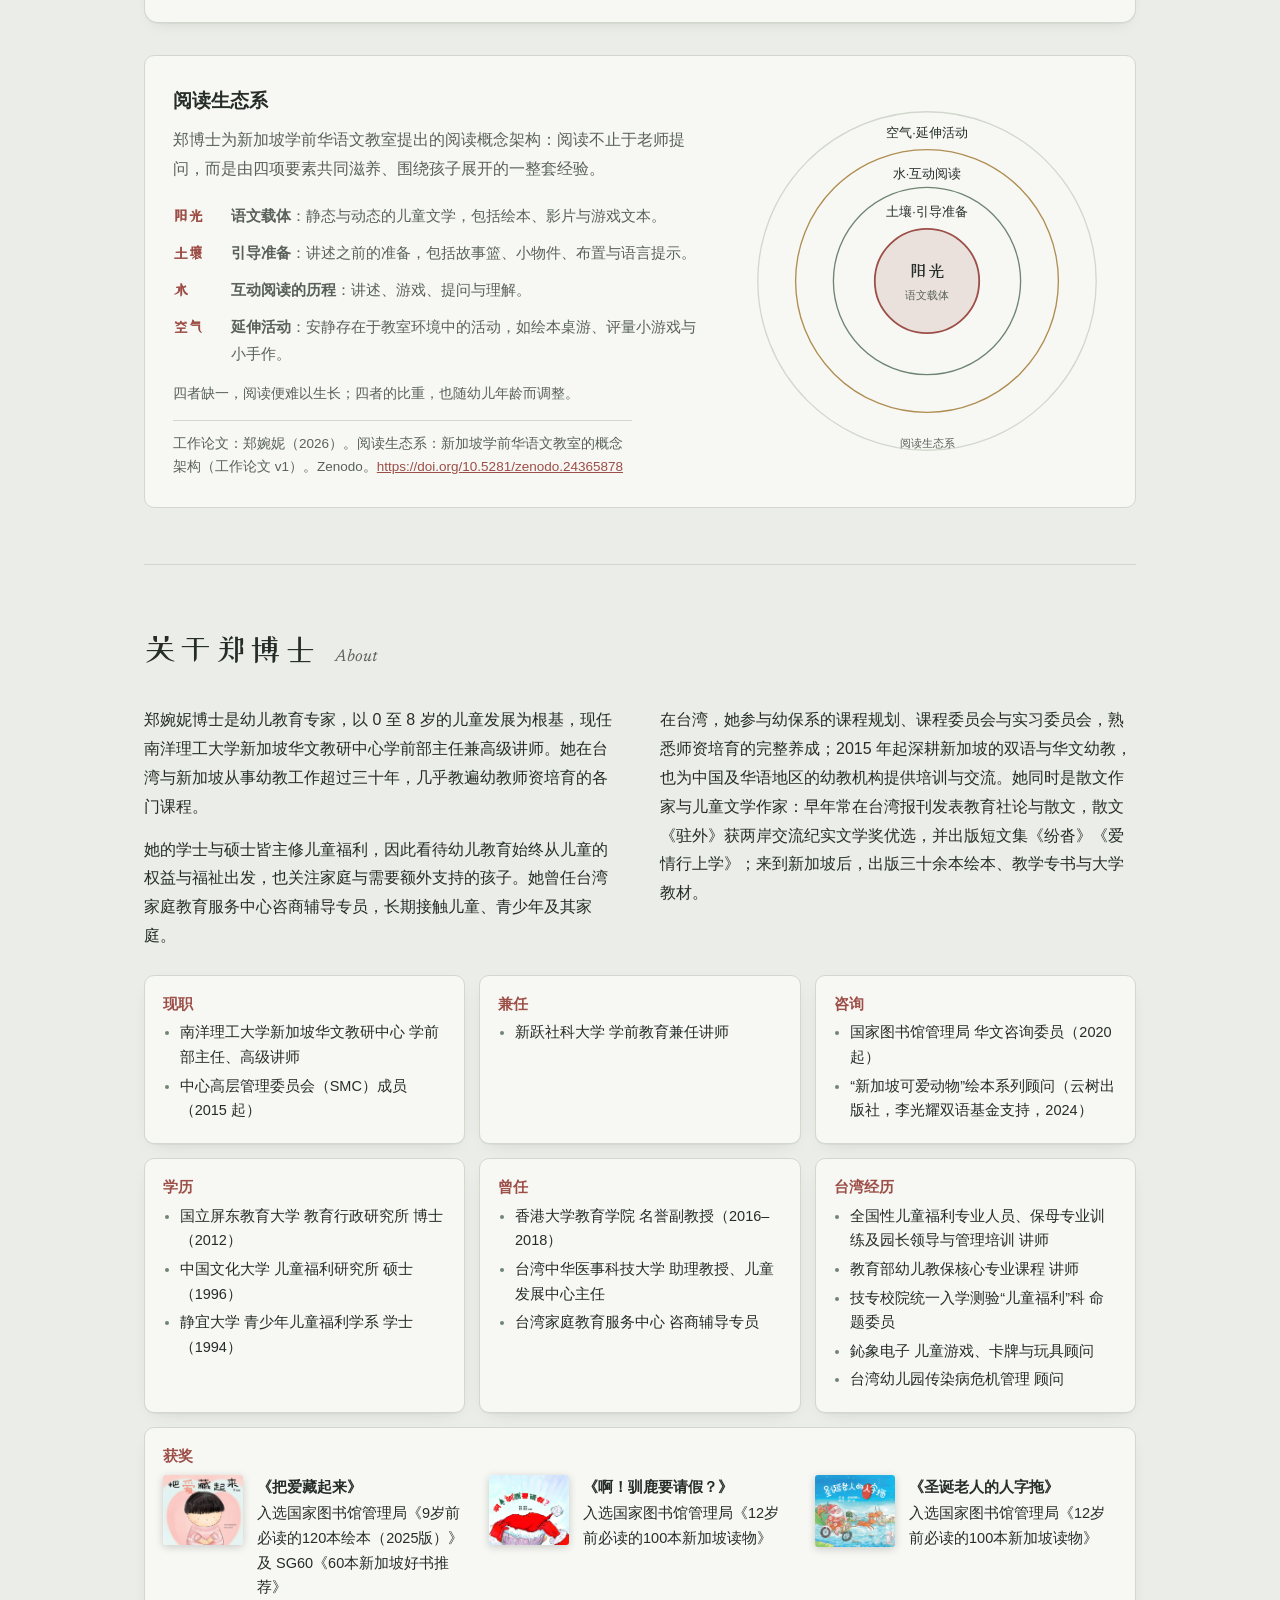
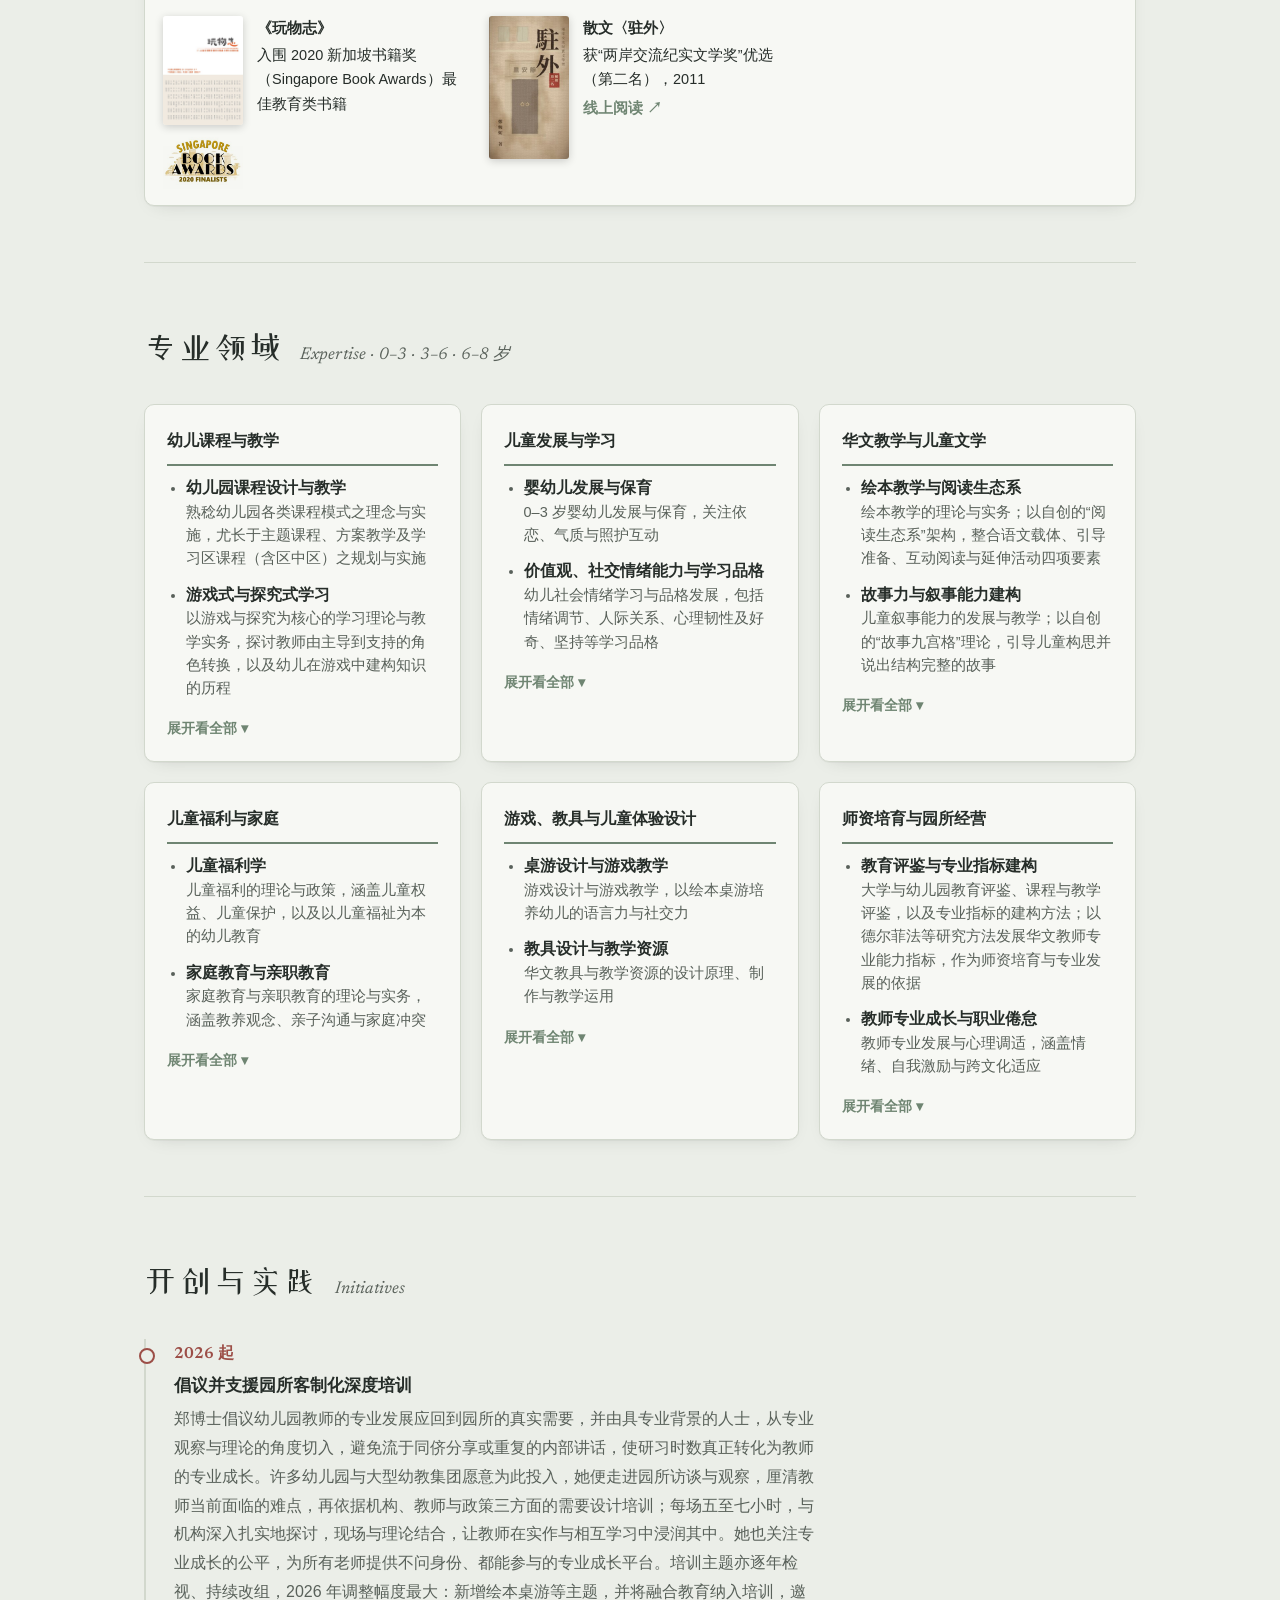
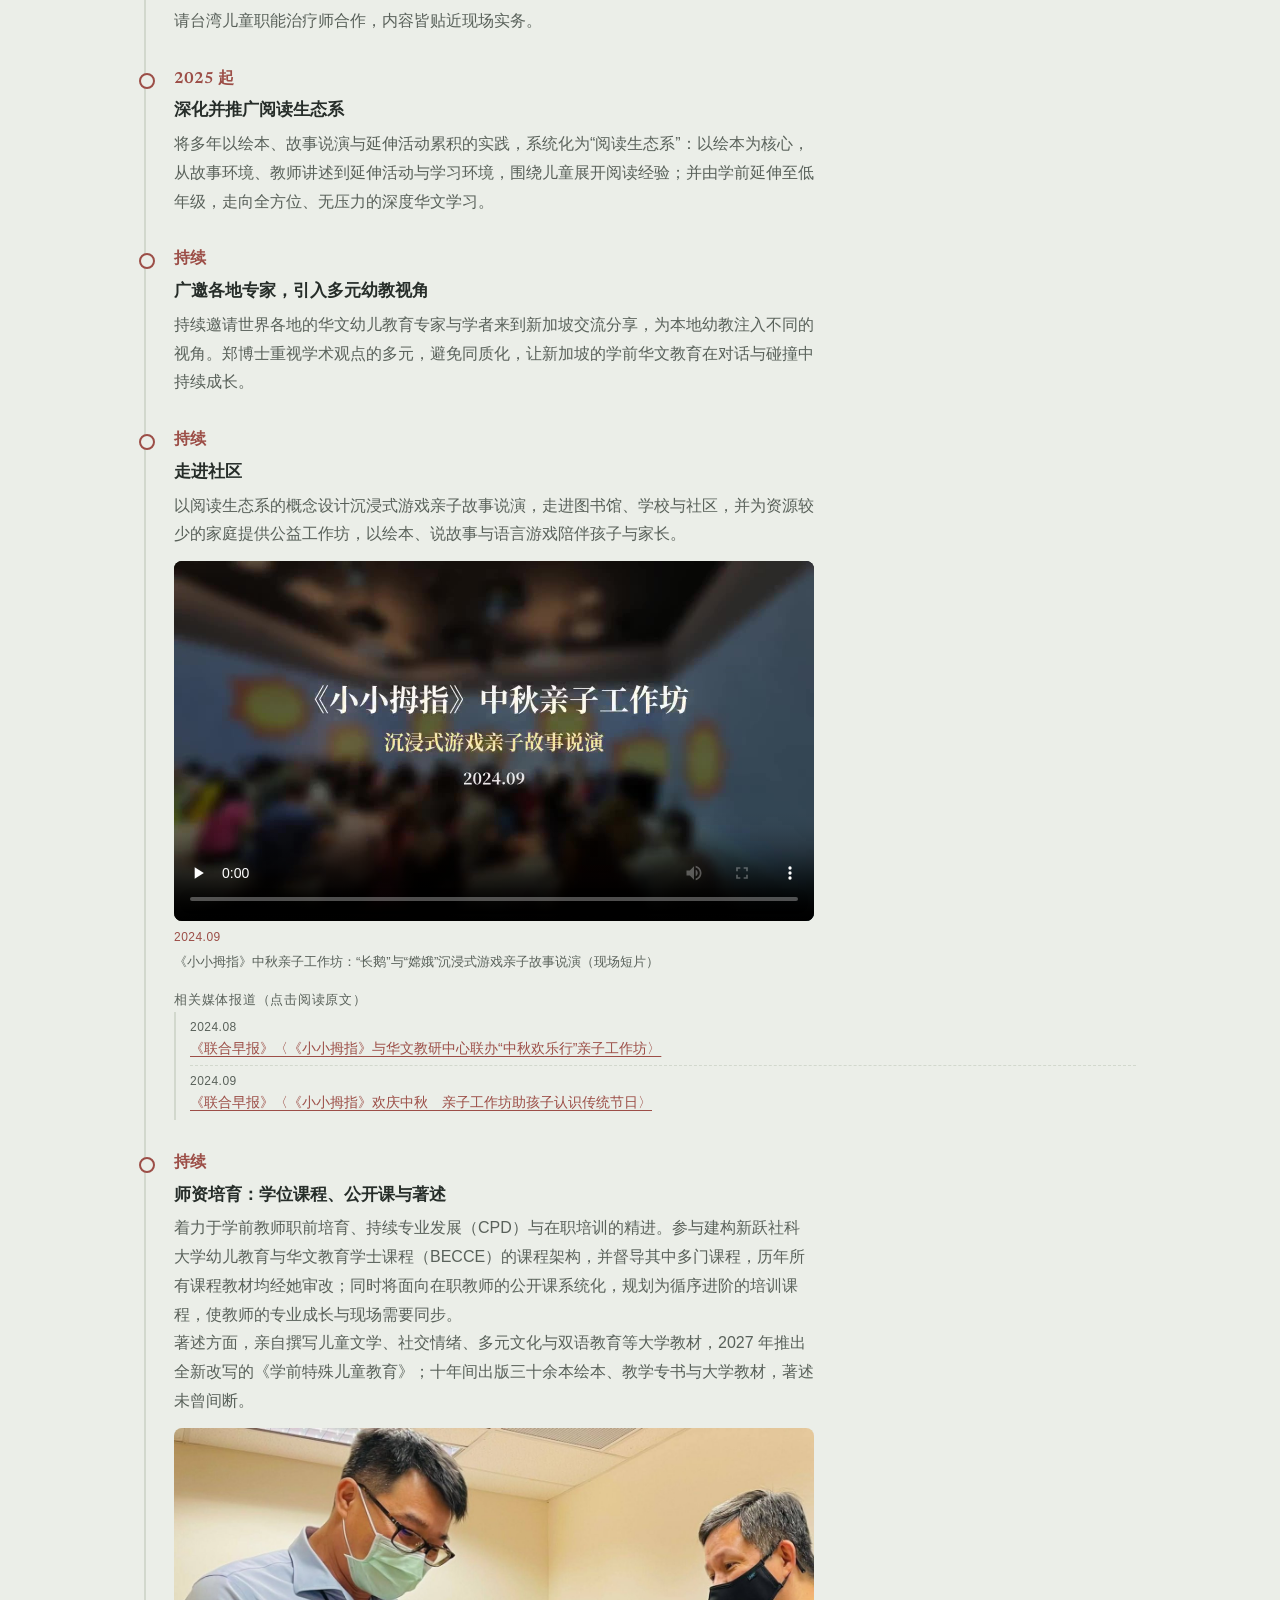
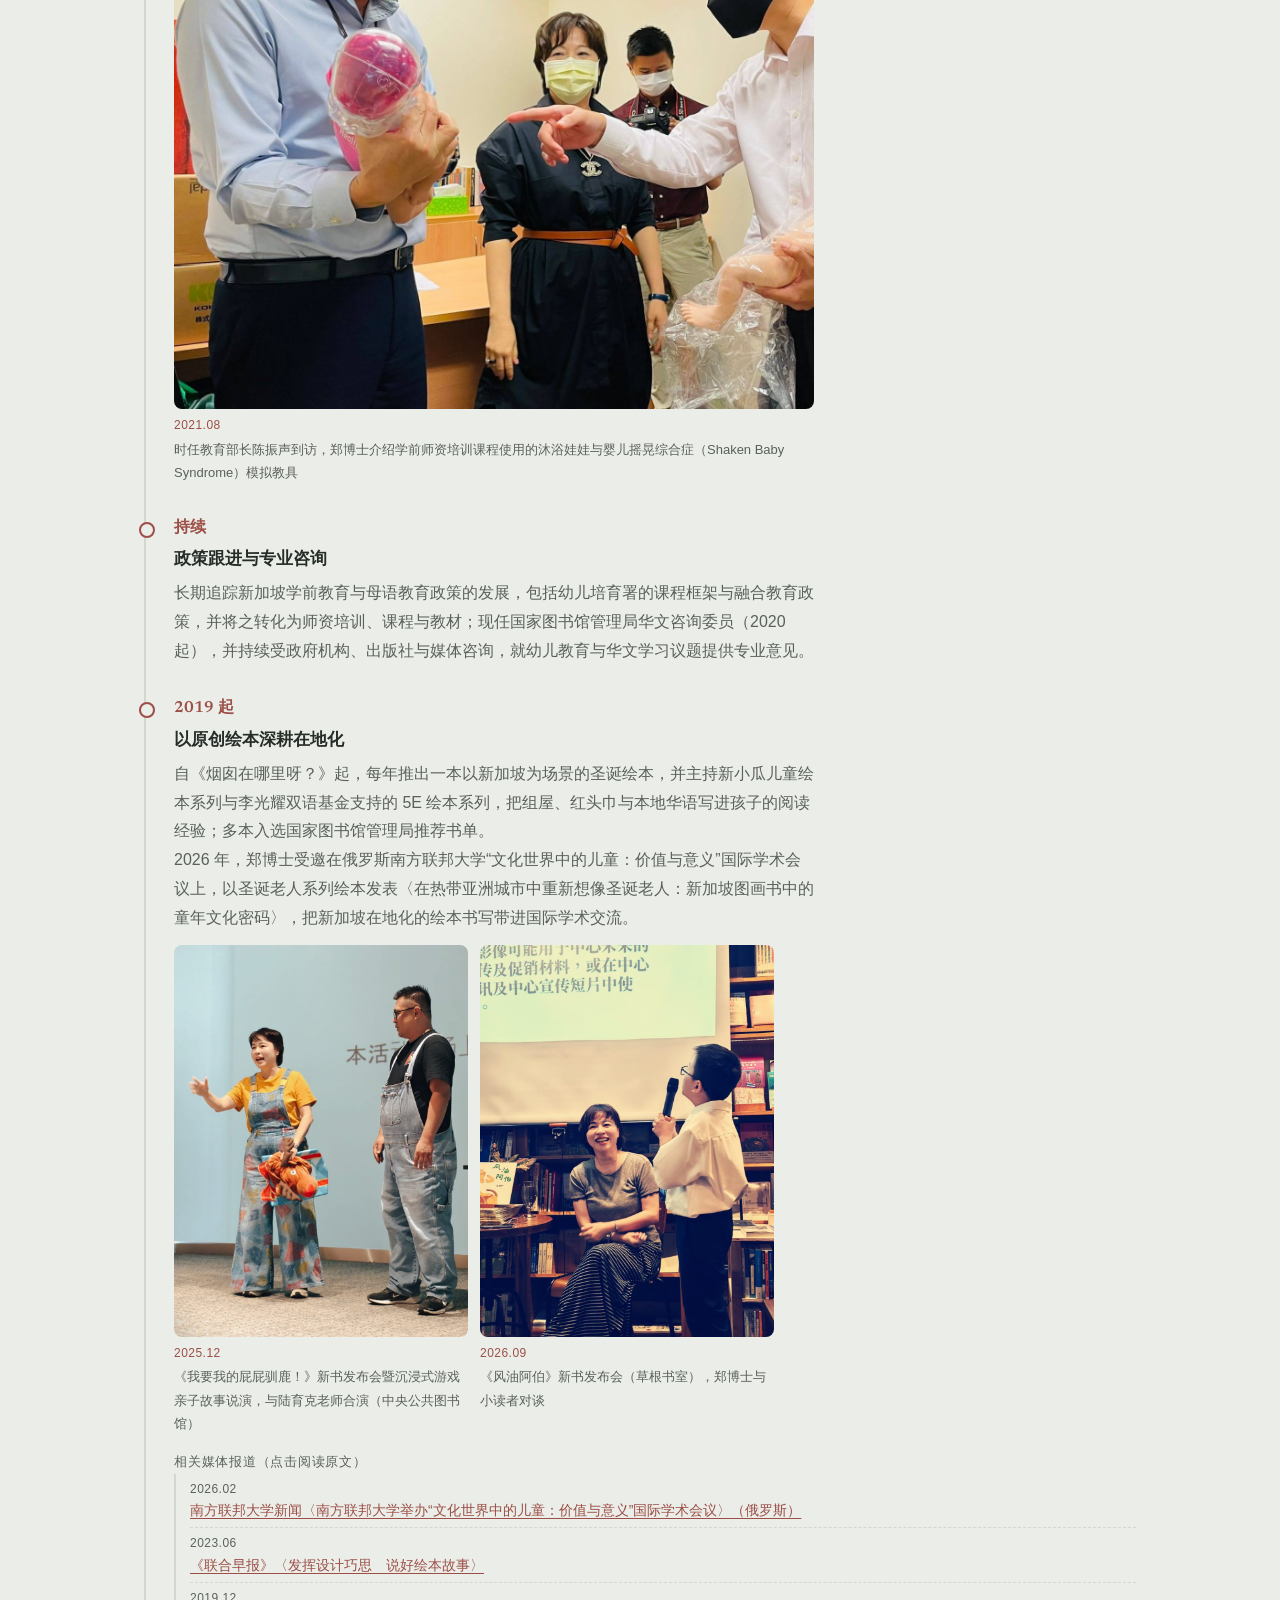
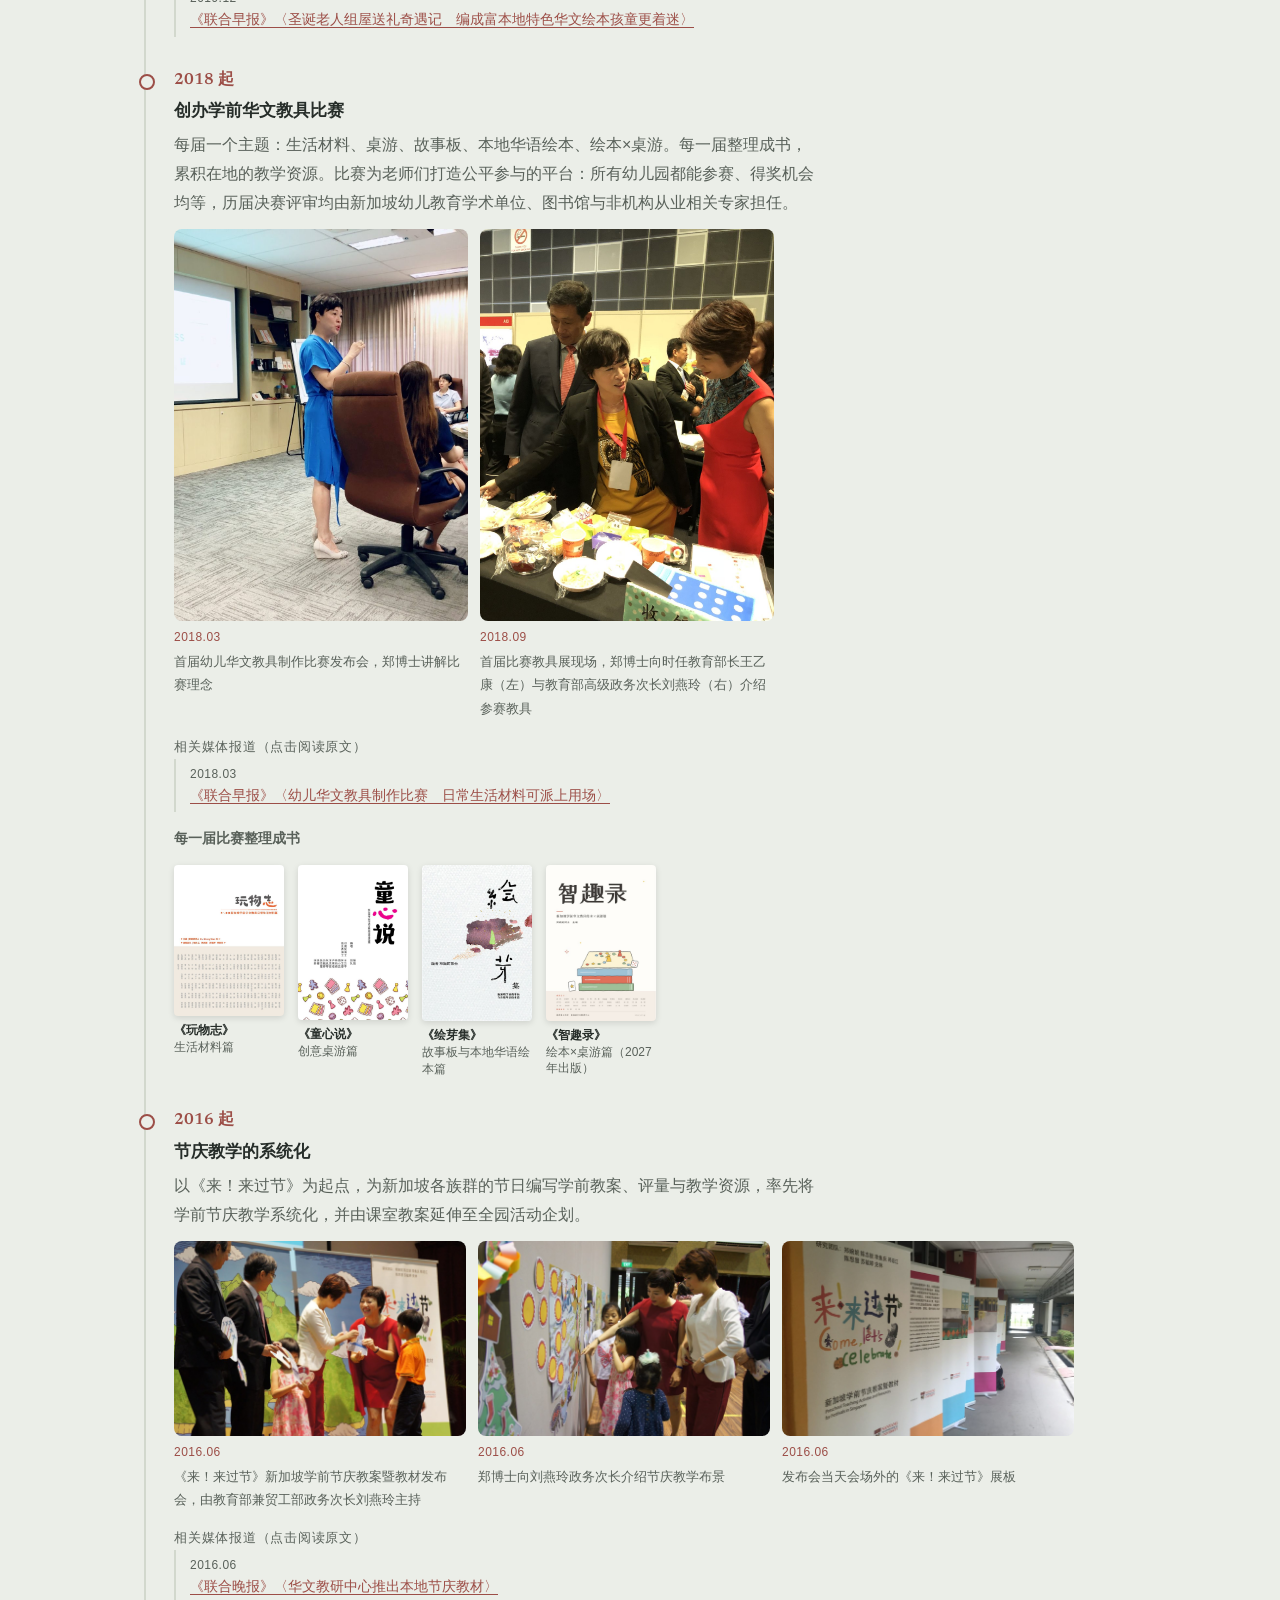
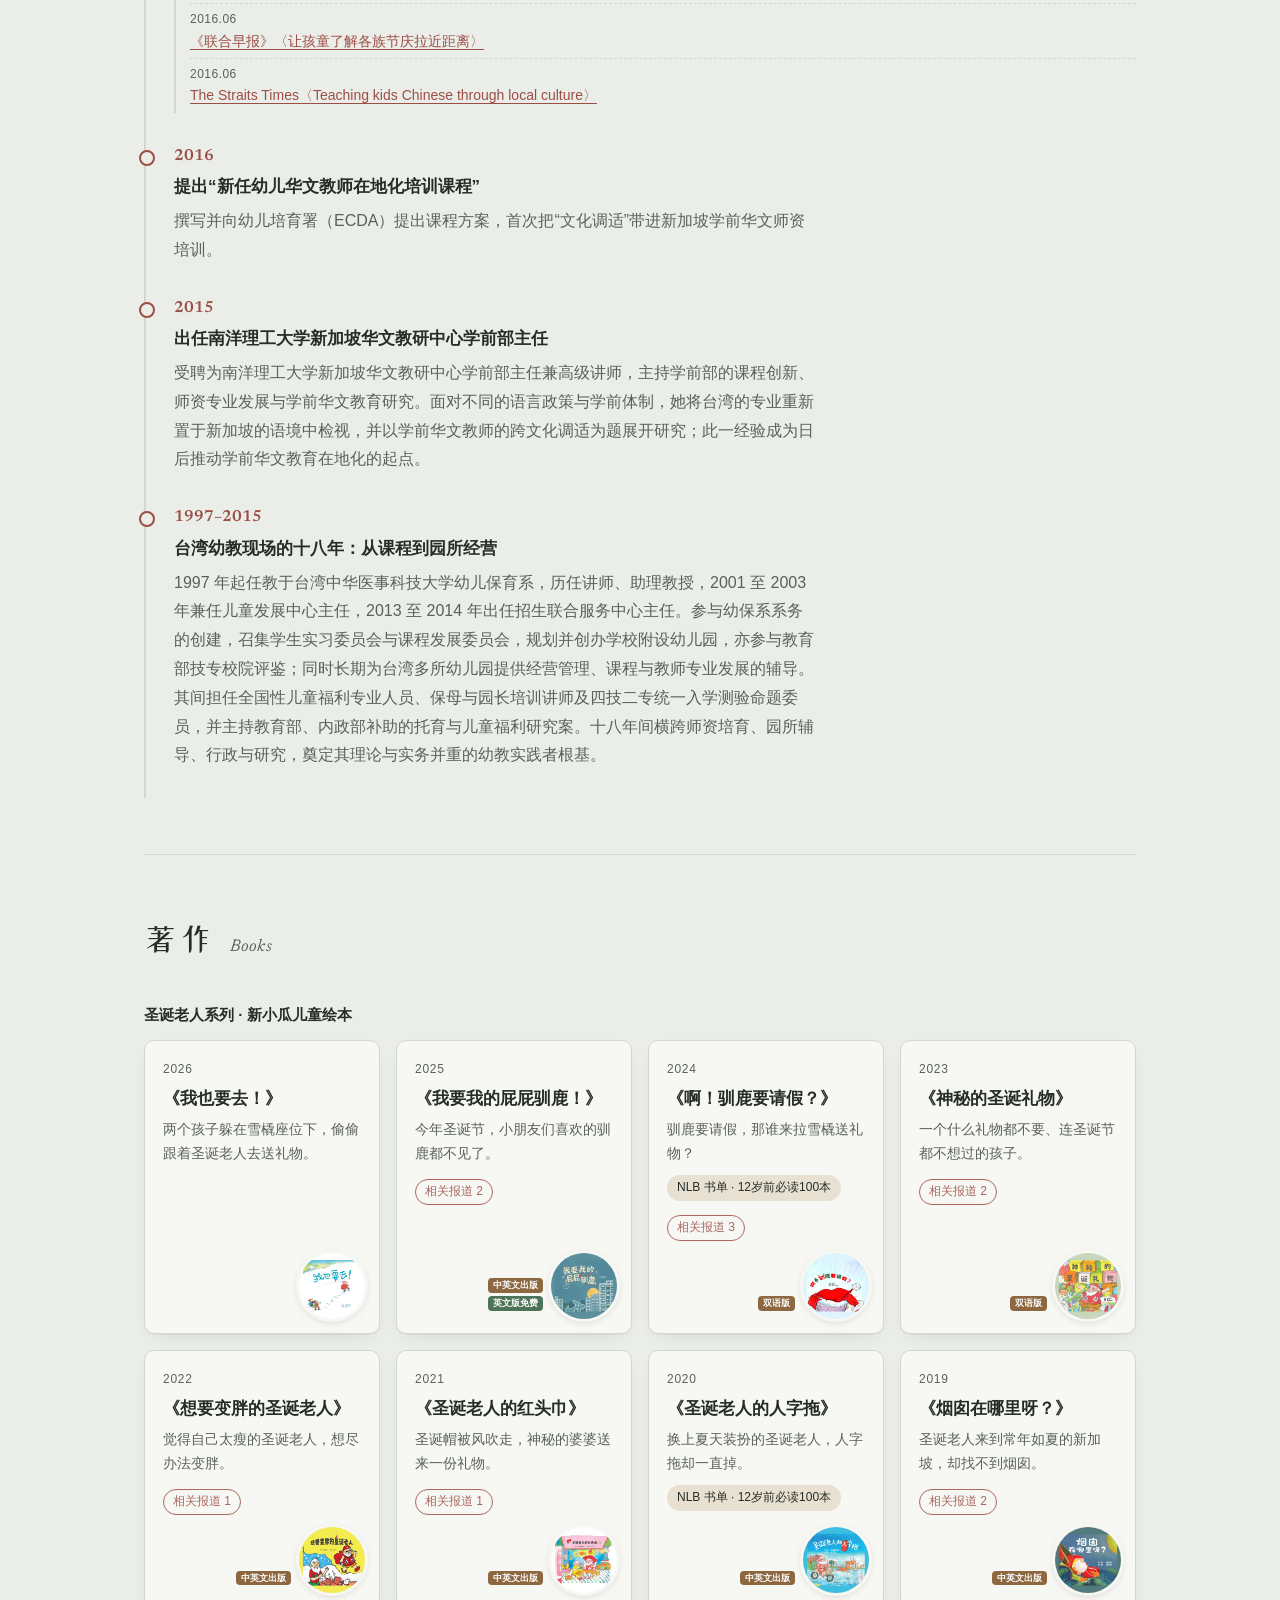
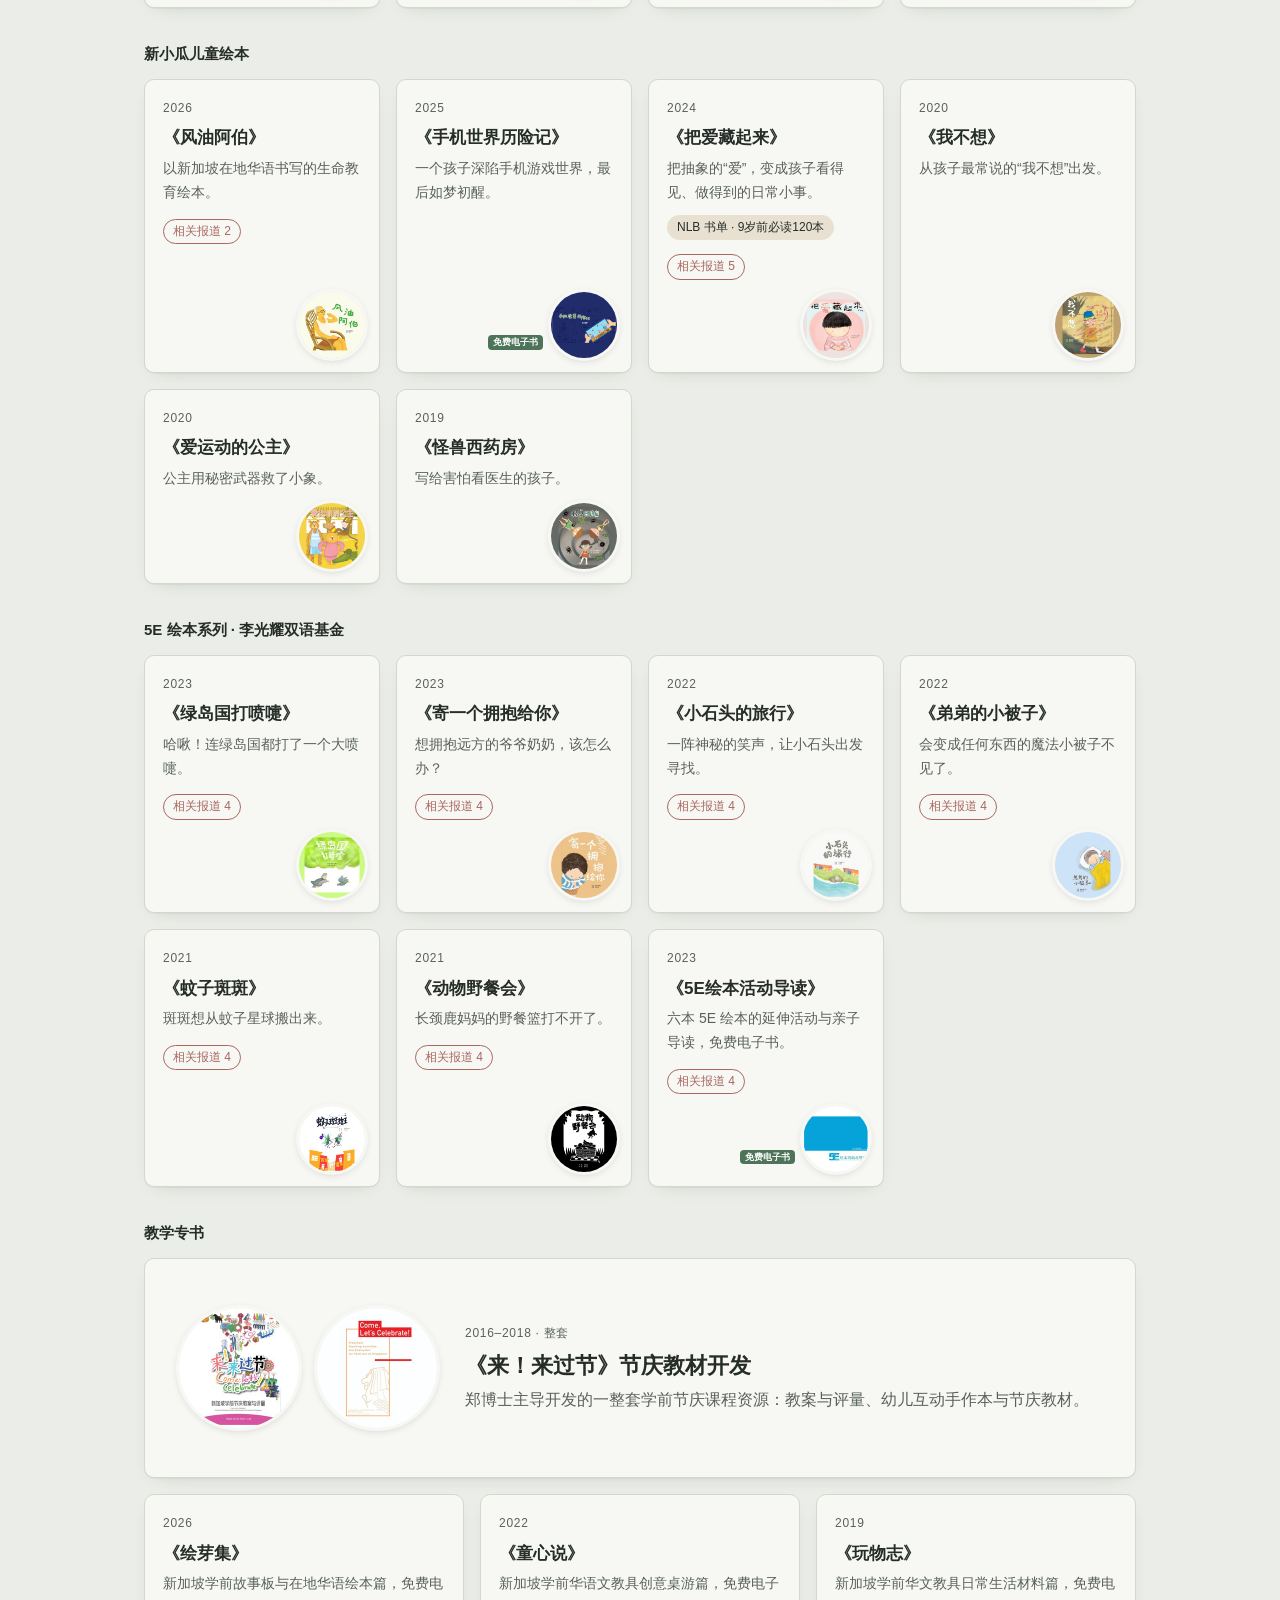
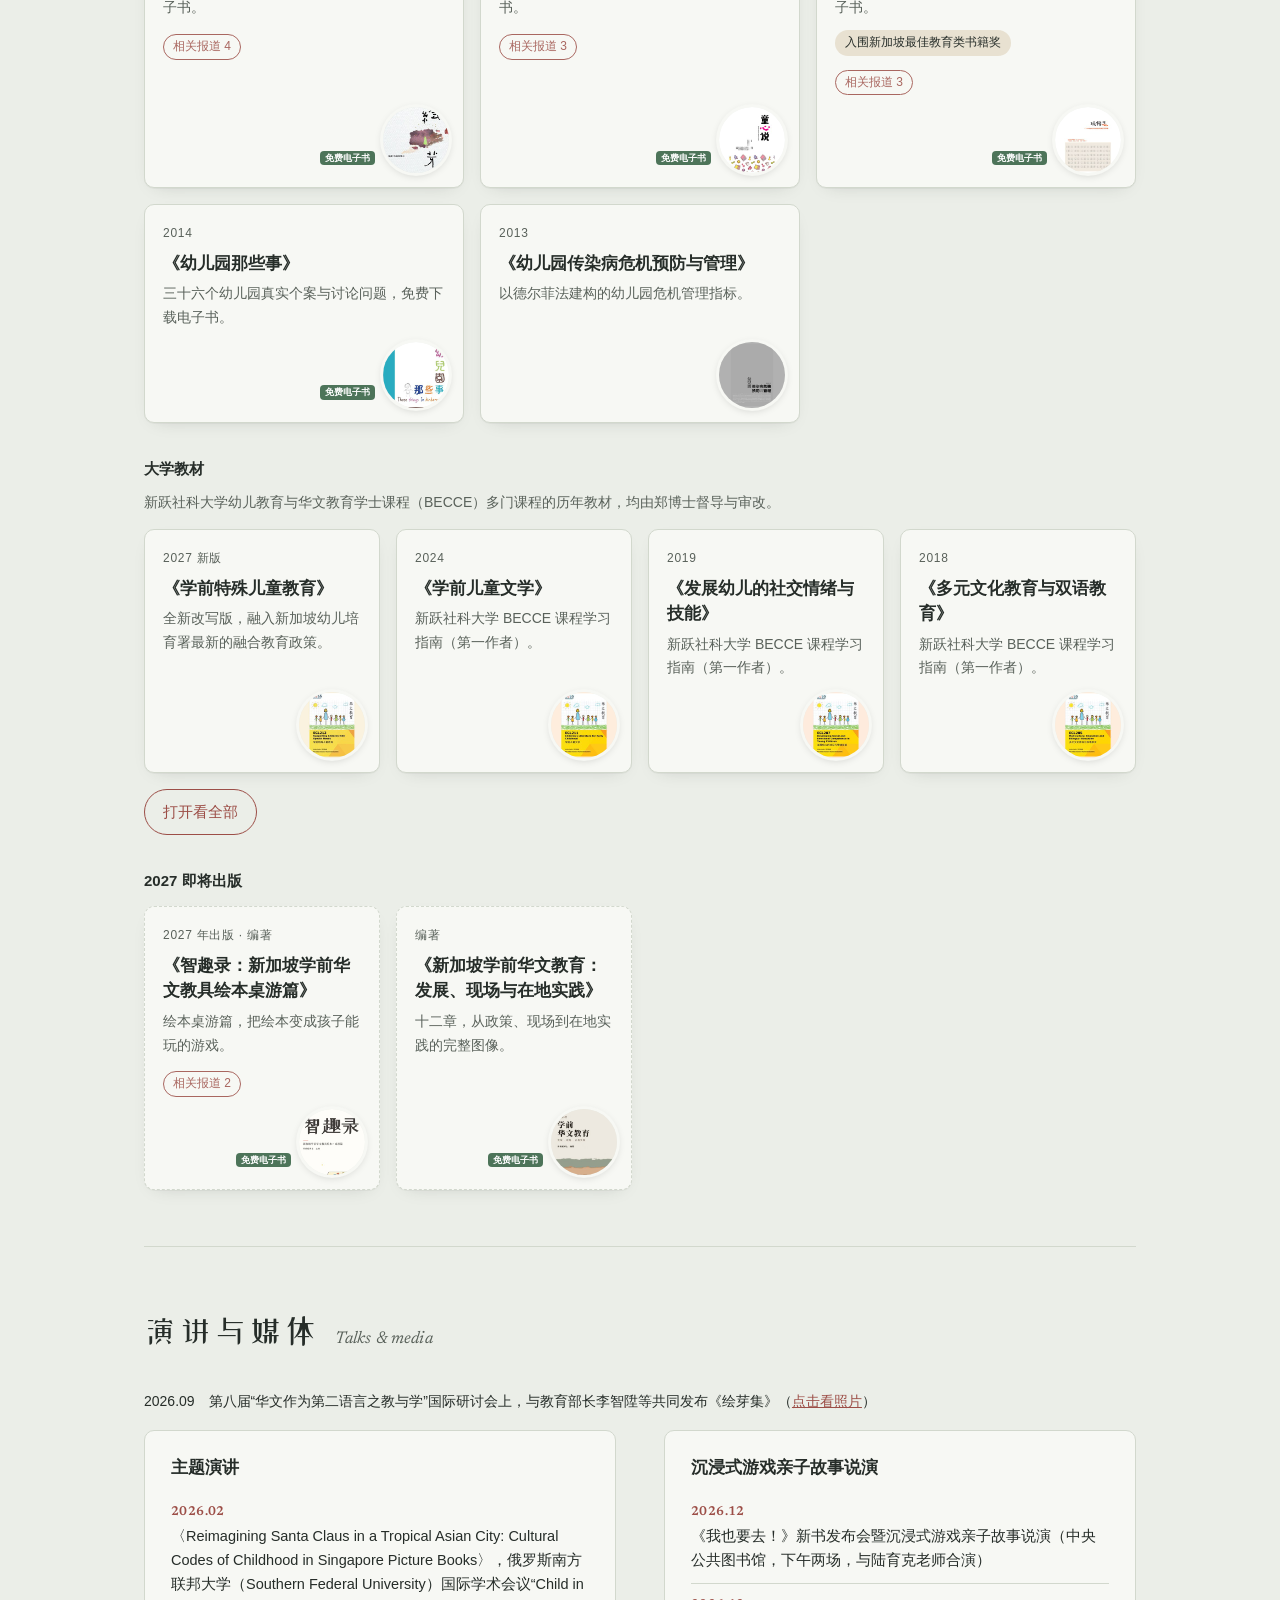
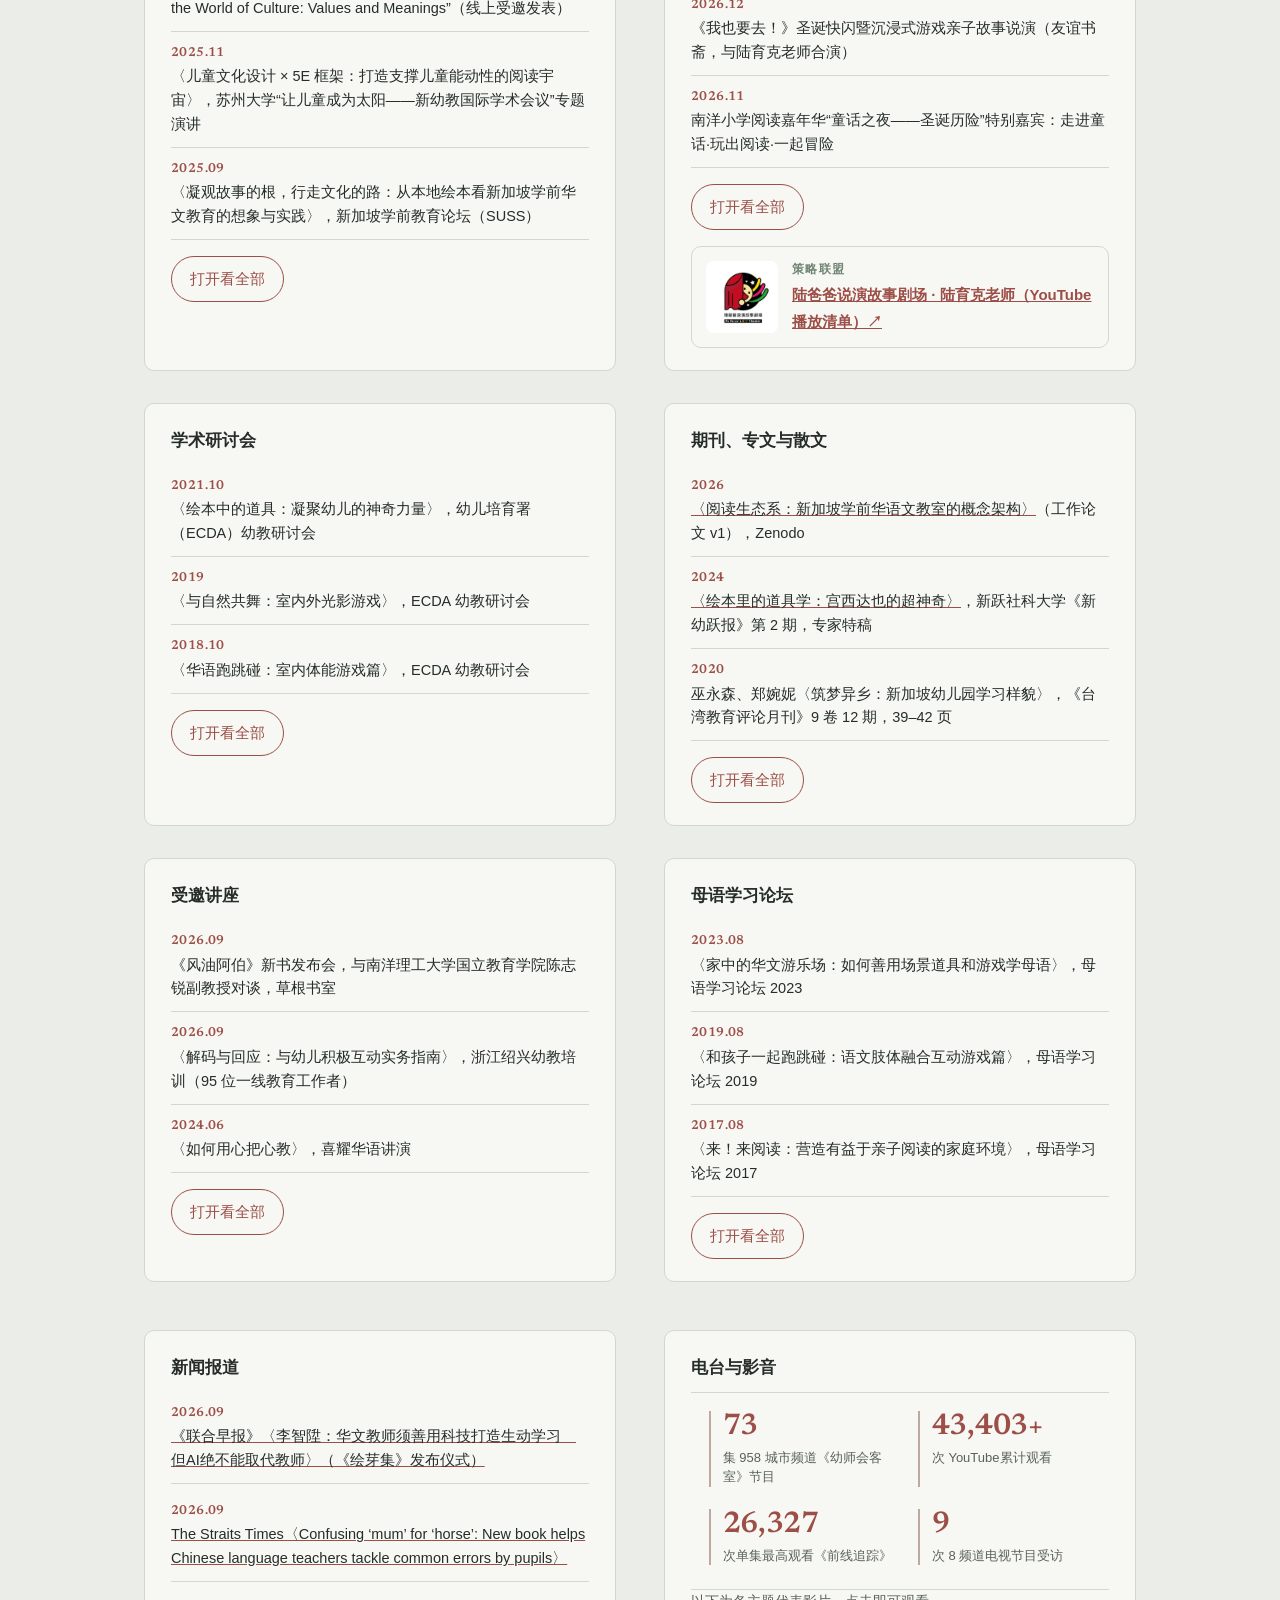
==== commit b9d28676: "Add SFedU conference report to localisation; add new parenting episode, 159 episodes Co-Authored-By:" ====
--- a/index.html
+++ b/index.html
@@ -10,7 +10,7 @@
 <link rel="alternate" hreflang="zh-Hans" href="https://drchengwanni.com/"><link rel="alternate" hreflang="zh-Hant" href="https://drchengwanni.com/zh-hant"><link rel="alternate" hreflang="en" href="https://drchengwanni.com/en"><link rel="alternate" hreflang="x-default" href="https://drchengwanni.com/">
 <meta property="og:type" content="profile"><meta property="og:title" content="郑婉妮博士 Dr Cheng Wan-ni｜儿童发展・幼儿教育学者・绘本作家"><meta property="og:description" content="郑婉妮博士（鄭婉妮，Dr Cheng Wan-ni / Cheng Wanni），南洋理工大学新加坡华文教研中心学前部主任兼高级讲师，幼儿教育与儿童文学专家，三十年幼教经验，出版三十余本绘本、教学专书与大学教材，提出“阅读生态系”，首创沉浸式游戏亲子故事说演。"><meta property="og:url" content="https://drchengwanni.com/"><meta property="og:image" content="https://drchengwanni.com/img/portrait.jpg">
 <meta property="og:site_name" content="Dr Cheng Wan-ni 鄭婉妮博士"><meta property="og:locale" content="zh_CN"><meta property="og:image:alt" content="郑婉妮博士 Dr Cheng Wan-ni｜儿童发展・幼儿教育学者・绘本作家"><meta name="twitter:card" content="summary_large_image"><meta name="twitter:title" content="郑婉妮博士 Dr Cheng Wan-ni｜儿童发展・幼儿教育学者・绘本作家"><meta name="twitter:description" content="郑婉妮博士（鄭婉妮，Dr Cheng Wan-ni / Cheng Wanni），南洋理工大学新加坡华文教研中心学前部主任兼高级讲师，幼儿教育与儿童文学专家，三十年幼教经验，出版三十余本绘本、教学专书与大学教材，提出“阅读生态系”，首创沉浸式游戏亲子故事说演。"><meta name="twitter:image" content="https://drchengwanni.com/img/portrait.jpg">
-<script type="application/ld+json">{"@context": "https://schema.org", "@graph": [{"@type": "ProfilePage", "@id": "https://drchengwanni.com/#profilepage", "url": "https://drchengwanni.com/", "name": "郑婉妮博士 Dr Cheng Wan-ni｜儿童发展・幼儿教育学者・绘本作家", "description": "郑婉妮博士（鄭婉妮，Dr Cheng Wan-ni / Cheng Wanni），南洋理工大学新加坡华文教研中心学前部主任兼高级讲师，幼儿教育与儿童文学专家，三十年幼教经验，出版三十余本绘本、教学专书与大学教材，提出“阅读生态系”，首创沉浸式游戏亲子故事说演。", "inLanguage": "zh-Hans", "mainEntity": {"@id": "https://drchengwanni.com/#person"}, "about": {"@id": "https://drchengwanni.com/#person"}, "isPartOf": {"@type": "WebSite", "@id": "https://drchengwanni.com/#website", "url": "https://drchengwanni.com/", "name": "Dr Cheng Wan-ni 鄭婉妮博士"}, "primaryImageOfPage": {"@type": "ImageObject", "url": "https://drchengwanni.com/img/portrait.jpg"}, "dateModified": "2026-11-24T12:23:38+08:00"}, {"@type": "Person", "name": "郑婉妮", "@id": "https://drchengwanni.com/#person", "alternateName": ["鄭婉妮", "鄭婉妮博士", "郑婉妮博士", "Dr Cheng Wan-ni", "Cheng Wan-ni", "Cheng Wanni", "Wanni Cheng", "Dr Cheng Wanni", "Wan-ni Cheng"], "image": "https://drchengwanni.com/img/portrait.jpg", "honorificPrefix": "Dr", "jobTitle": "Dean of Early Childhood Care and Education (ECCE) and Senior Lecturer", "worksFor": {"@type": "Organization", "name": "Singapore Centre for Chinese Language (SCCL) 新加坡华文教研中心", "parentOrganization": {"@type": "CollegeOrUniversity", "name": "Nanyang Technological University (NTU), Singapore 南洋理工大学"}}, "alumniOf": "National Pingtung University of Education", "url": "https://drchengwanni.com/", "knowsAbout": ["early childhood education", "children's literature", "Chinese reading", "picture books", "preschool Chinese language education", "board games for children", "storytelling", "narrative skills", "immersive story design", "沉浸式游戏亲子故事说演", "Dr Cheng's Storytelling and Play for Families"], "sameAs": ["https://orcid.org/0009-0001-5829-668X", "https://sccl.sg/en/about/staff/125-dean/182-dr-cheng-wan-ni", "https://www.sccl.sg/zh/about/staff-cn/126-dean/272-dr-cheng-wan-ni", "https://afcc.com.sg/2019/lightbox-speaker/cheng-wan-ni.html"], "identifier": {"@type": "PropertyValue", "propertyID": "ORCID", "value": "0009-0001-5829-668X"}, "affiliation": [{"@type": "Organization", "name": "Singapore University of Social Sciences (SUSS)", "description": "Adjunct Lecturer 兼任讲师"}], "description": "郑婉妮博士（鄭婉妮，Dr Cheng Wan-ni / Cheng Wanni），南洋理工大学新加坡华文教研中心学前部主任兼高级讲师，幼儿教育与儿童文学专家，三十年幼教经验，出版三十余本绘本、教学专书与大学教材，提出“阅读生态系”，首创沉浸式游戏亲子故事说演。"}, {"@type": "Book", "name": "烟囱在哪里呀？", "alternateName": "Where's the Chimney?", "author": {"@id": "https://drchengwanni.com/#person"}}, {"@type": "Book", "name": "圣诞老人的人字拖", "alternateName": "Santa's Flip-Flops", "author": {"@id": "https://drchengwanni.com/#person"}}, {"@type": "Book", "name": "圣诞老人的红头巾", "alternateName": "Santa's Red Headscarf", "author": {"@id": "https://drchengwanni.com/#person"}}, {"@type": "Book", "name": "想要变胖的圣诞老人", "alternateName": "Santa Wants to Get Fat", "author": {"@id": "https://drchengwanni.com/#person"}}, {"@type": "Book", "name": "神秘的圣诞礼物", "alternateName": "The Mysterious Christmas Gift", "author": {"@id": "https://drchengwanni.com/#person"}}, {"@type": "Book", "name": "啊！驯鹿要请假？", "alternateName": "Oh Dear! Santa's Reindeers Need a Break", "author": {"@id": "https://drchengwanni.com/#person"}}, {"@type": "Book", "name": "我要我的屁屁驯鹿！", "alternateName": "I Want My Farty Reindeer!", "author": {"@id": "https://drchengwanni.com/#person"}}, {"@type": "Book", "name": "我也要去！", "alternateName": "I Want to Go Too!", "author": {"@id": "https://drchengwanni.com/#person"}}, {"@type": "Book", "name": "风油阿伯", "alternateName": "Uncle Feng You", "author": {"@id": "https://drchengwanni.com/#person"}}, {"@type": "Book", "name": "把爱藏起来", "alternateName": "What is Love?", "author": {"@id": "https://drchengwanni.com/#person"}}, {"@type": "Book", "name": "手机世界历险记", "alternateName": "Lost in Screen World", "author": {"@id": "https://drchengwanni.com/#person"}}, {"@type": "Book", "name": "我不想", "author": {"@id": "https://drchengwanni.com/#person"}}, {"@type": "Book", "name": "怪兽西药房", "author": {"@id": "https://drchengwanni.com/#person"}}, {"@type": "Book", "name": "爱运动的公主", "alternateName": "The Princess Who Likes to Exercise", "author": {"@id": "https://drchengwanni.com/#person"}}, {"@type": "Book", "name": "绿岛国打喷嚏", "alternateName": "Ah-Choo!", "author": {"@id": "https://drchengwanni.com/#person"}}, {"@type": "Book", "name": "蚊子斑斑", "alternateName": "Mozzie Finds a New Home", "author": {"@id": "https://drchengwanni.com/#person"}}, {"@type": "Book", "name": "动物野餐会", "alternateName": "The Animals' Picnic", "author": {"@id": "https://drchengwanni.com/#person"}}, {"@type": "Book", "name": "小石头的旅行", "author": {"@id": "https://drchengwanni.com/#person"}}, {"@type": "Book", "name": "寄一个拥抱给你", "alternateName": "A Hug for You!", "author": {"@id": "https://drchengwanni.com/#person"}}, {"@type": "Book", "name": "弟弟的小被子", "alternateName": "My Blankie", "author": {"@id": "https://drchengwanni.com/#person"}}, {"@type": "Book", "name": "5E绘本活动导读", "alternateName": "The 5E Teaching Guide: Activities for Teachers and Parents to Facilitate Chinese Language Learning", "author": {"@id": "https://drchengwanni.com/#person"}}, {"@type": "Book", "name": "来！来过节节庆教材开发", "alternateName": "Come, Let's Celebrate! Festival Teaching Resources", "author": {"@id": "https://drchengwanni.com/#person"}}, {"@type": "Book", "name": "来！来过节英文版", "alternateName": "Come, Let's Celebrate! Preschool Teaching Activities and Evaluation for Festivals of Singapore", "author": {"@id": "https://drchengwanni.com/#person"}}, {"@type": "Book", "name": "玩物志", "author": {"@id": "https://drchengwanni.com/#person"}}, {"@type": "Book", "name": "童心说", "author": {"@id": "https://drchengwanni.com/#person"}}, {"@type": "Book", "name": "绘芽集", "author": {"@id": "https://drchengwanni.com/#person"}}, {"@type": "Book", "name": "幼儿园那些事", "alternateName": "Those Things in Kindergarten", "author": {"@id": "https://drchengwanni.com/#person"}}, {"@type": "Book", "name": "幼儿园传染病危机预防与管理", "alternateName": "Crisis Prevention and Management of Infectious Diseases for Child Care Centers", "author": {"@id": "https://drchengwanni.com/#person"}}, {"@type": "Book", "name": "学前儿童文学", "alternateName": "Children's Literature for Early Childhood", "author": {"@id": "https://drchengwanni.com/#person"}}, {"@type": "Book", "name": "发展幼儿的社交情绪与技能", "alternateName": "Developing Social and Emotional Competence in Young Children", "author": {"@id": "https://drchengwanni.com/#person"}}, {"@type": "Book", "name": "多元文化教育与双语教育", "alternateName": "Multicultural Education and Bilingual Education", "author": {"@id": "https://drchengwanni.com/#person"}}, {"@type": "Book", "name": "学前特殊儿童教育", "alternateName": "Supporting Children with Special Needs", "author": {"@id": "https://drchengwanni.com/#person"}}, {"@type": "Book", "name": "幼儿阶段的戏剧与华语文教学", "alternateName": "Early Childhood Creative Drama and Chinese Language Education", "author": {"@id": "https://drchengwanni.com/#person"}}, {"@type": "Book", "name": "学前资讯科技和华文教学的整合", "alternateName": "Integrating ICT in Teaching and Learning Chinese in Early Childhood Education", "author": {"@id": "https://drchengwanni.com/#person"}}, {"@type": "Book", "name": "儿童发展评量", "alternateName": "Assessment and Intervention", "author": {"@id": "https://drchengwanni.com/#person"}}, {"@type": "Book", "name": "学前教育科研方法", "alternateName": "Research Methods for Early Childhood Education", "author": {"@id": "https://drchengwanni.com/#person"}}, {"@type": "Book", "name": "新加坡学前华文教育：发展、现场与在地实践", "author": {"@id": "https://drchengwanni.com/#person"}}, {"@type": "Book", "name": "智趣录：新加坡学前华文教具绘本桌游篇", "author": {"@id": "https://drchengwanni.com/#person"}}, {"@type": "ScholarlyArticle", "name": "阅读生态系：新加坡学前华语文教室的概念架构（工作论文 v1）", "alternateName": "Reading ecosystem: A conceptual framework for Singapore preschool Chinese-language classrooms", "datePublished": "2026", "publisher": {"@type": "Organization", "name": "Zenodo"}, "identifier": "https://doi.org/10.5281/zenodo.24365878", "url": "https://doi.org/10.5281/zenodo.24365878", "author": {"@id": "https://drchengwanni.com/#person"}}]}</script>
+<script type="application/ld+json">{"@context": "https://schema.org", "@graph": [{"@type": "ProfilePage", "@id": "https://drchengwanni.com/#profilepage", "url": "https://drchengwanni.com/", "name": "郑婉妮博士 Dr Cheng Wan-ni｜儿童发展・幼儿教育学者・绘本作家", "description": "郑婉妮博士（鄭婉妮，Dr Cheng Wan-ni / Cheng Wanni），南洋理工大学新加坡华文教研中心学前部主任兼高级讲师，幼儿教育与儿童文学专家，三十年幼教经验，出版三十余本绘本、教学专书与大学教材，提出“阅读生态系”，首创沉浸式游戏亲子故事说演。", "inLanguage": "zh-Hans", "mainEntity": {"@id": "https://drchengwanni.com/#person"}, "about": {"@id": "https://drchengwanni.com/#person"}, "isPartOf": {"@type": "WebSite", "@id": "https://drchengwanni.com/#website", "url": "https://drchengwanni.com/", "name": "Dr Cheng Wan-ni 鄭婉妮博士"}, "primaryImageOfPage": {"@type": "ImageObject", "url": "https://drchengwanni.com/img/portrait.jpg"}, "dateModified": "2026-11-26T16:13:13+08:00"}, {"@type": "Person", "name": "郑婉妮", "@id": "https://drchengwanni.com/#person", "alternateName": ["鄭婉妮", "鄭婉妮博士", "郑婉妮博士", "Dr Cheng Wan-ni", "Cheng Wan-ni", "Cheng Wanni", "Wanni Cheng", "Dr Cheng Wanni", "Wan-ni Cheng"], "image": "https://drchengwanni.com/img/portrait.jpg", "honorificPrefix": "Dr", "jobTitle": "Dean of Early Childhood Care and Education (ECCE) and Senior Lecturer", "worksFor": {"@type": "Organization", "name": "Singapore Centre for Chinese Language (SCCL) 新加坡华文教研中心", "parentOrganization": {"@type": "CollegeOrUniversity", "name": "Nanyang Technological University (NTU), Singapore 南洋理工大学"}}, "alumniOf": "National Pingtung University of Education", "url": "https://drchengwanni.com/", "knowsAbout": ["early childhood education", "children's literature", "Chinese reading", "picture books", "preschool Chinese language education", "board games for children", "storytelling", "narrative skills", "immersive story design", "沉浸式游戏亲子故事说演", "Dr Cheng's Storytelling and Play for Families"], "sameAs": ["https://orcid.org/0009-0001-5829-668X", "https://sccl.sg/en/about/staff/125-dean/182-dr-cheng-wan-ni", "https://www.sccl.sg/zh/about/staff-cn/126-dean/272-dr-cheng-wan-ni", "https://afcc.com.sg/2019/lightbox-speaker/cheng-wan-ni.html"], "identifier": {"@type": "PropertyValue", "propertyID": "ORCID", "value": "0009-0001-5829-668X"}, "affiliation": [{"@type": "Organization", "name": "Singapore University of Social Sciences (SUSS)", "description": "Adjunct Lecturer 兼任讲师"}], "description": "郑婉妮博士（鄭婉妮，Dr Cheng Wan-ni / Cheng Wanni），南洋理工大学新加坡华文教研中心学前部主任兼高级讲师，幼儿教育与儿童文学专家，三十年幼教经验，出版三十余本绘本、教学专书与大学教材，提出“阅读生态系”，首创沉浸式游戏亲子故事说演。"}, {"@type": "Book", "name": "烟囱在哪里呀？", "alternateName": "Where's the Chimney?", "author": {"@id": "https://drchengwanni.com/#person"}}, {"@type": "Book", "name": "圣诞老人的人字拖", "alternateName": "Santa's Flip-Flops", "author": {"@id": "https://drchengwanni.com/#person"}}, {"@type": "Book", "name": "圣诞老人的红头巾", "alternateName": "Santa's Red Headscarf", "author": {"@id": "https://drchengwanni.com/#person"}}, {"@type": "Book", "name": "想要变胖的圣诞老人", "alternateName": "Santa Wants to Get Fat", "author": {"@id": "https://drchengwanni.com/#person"}}, {"@type": "Book", "name": "神秘的圣诞礼物", "alternateName": "The Mysterious Christmas Gift", "author": {"@id": "https://drchengwanni.com/#person"}}, {"@type": "Book", "name": "啊！驯鹿要请假？", "alternateName": "Oh Dear! Santa's Reindeers Need a Break", "author": {"@id": "https://drchengwanni.com/#person"}}, {"@type": "Book", "name": "我要我的屁屁驯鹿！", "alternateName": "I Want My Farty Reindeer!", "author": {"@id": "https://drchengwanni.com/#person"}}, {"@type": "Book", "name": "我也要去！", "alternateName": "I Want to Go Too!", "author": {"@id": "https://drchengwanni.com/#person"}}, {"@type": "Book", "name": "风油阿伯", "alternateName": "Uncle Feng You", "author": {"@id": "https://drchengwanni.com/#person"}}, {"@type": "Book", "name": "把爱藏起来", "alternateName": "What is Love?", "author": {"@id": "https://drchengwanni.com/#person"}}, {"@type": "Book", "name": "手机世界历险记", "alternateName": "Lost in Screen World", "author": {"@id": "https://drchengwanni.com/#person"}}, {"@type": "Book", "name": "我不想", "author": {"@id": "https://drchengwanni.com/#person"}}, {"@type": "Book", "name": "怪兽西药房", "author": {"@id": "https://drchengwanni.com/#person"}}, {"@type": "Book", "name": "爱运动的公主", "alternateName": "The Princess Who Likes to Exercise", "author": {"@id": "https://drchengwanni.com/#person"}}, {"@type": "Book", "name": "绿岛国打喷嚏", "alternateName": "Ah-Choo!", "author": {"@id": "https://drchengwanni.com/#person"}}, {"@type": "Book", "name": "蚊子斑斑", "alternateName": "Mozzie Finds a New Home", "author": {"@id": "https://drchengwanni.com/#person"}}, {"@type": "Book", "name": "动物野餐会", "alternateName": "The Animals' Picnic", "author": {"@id": "https://drchengwanni.com/#person"}}, {"@type": "Book", "name": "小石头的旅行", "author": {"@id": "https://drchengwanni.com/#person"}}, {"@type": "Book", "name": "寄一个拥抱给你", "alternateName": "A Hug for You!", "author": {"@id": "https://drchengwanni.com/#person"}}, {"@type": "Book", "name": "弟弟的小被子", "alternateName": "My Blankie", "author": {"@id": "https://drchengwanni.com/#person"}}, {"@type": "Book", "name": "5E绘本活动导读", "alternateName": "The 5E Teaching Guide: Activities for Teachers and Parents to Facilitate Chinese Language Learning", "author": {"@id": "https://drchengwanni.com/#person"}}, {"@type": "Book", "name": "来！来过节节庆教材开发", "alternateName": "Come, Let's Celebrate! Festival Teaching Resources", "author": {"@id": "https://drchengwanni.com/#person"}}, {"@type": "Book", "name": "来！来过节英文版", "alternateName": "Come, Let's Celebrate! Preschool Teaching Activities and Evaluation for Festivals of Singapore", "author": {"@id": "https://drchengwanni.com/#person"}}, {"@type": "Book", "name": "玩物志", "author": {"@id": "https://drchengwanni.com/#person"}}, {"@type": "Book", "name": "童心说", "author": {"@id": "https://drchengwanni.com/#person"}}, {"@type": "Book", "name": "绘芽集", "author": {"@id": "https://drchengwanni.com/#person"}}, {"@type": "Book", "name": "幼儿园那些事", "alternateName": "Those Things in Kindergarten", "author": {"@id": "https://drchengwanni.com/#person"}}, {"@type": "Book", "name": "幼儿园传染病危机预防与管理", "alternateName": "Crisis Prevention and Management of Infectious Diseases for Child Care Centers", "author": {"@id": "https://drchengwanni.com/#person"}}, {"@type": "Book", "name": "学前儿童文学", "alternateName": "Children's Literature for Early Childhood", "author": {"@id": "https://drchengwanni.com/#person"}}, {"@type": "Book", "name": "发展幼儿的社交情绪与技能", "alternateName": "Developing Social and Emotional Competence in Young Children", "author": {"@id": "https://drchengwanni.com/#person"}}, {"@type": "Book", "name": "多元文化教育与双语教育", "alternateName": "Multicultural Education and Bilingual Education", "author": {"@id": "https://drchengwanni.com/#person"}}, {"@type": "Book", "name": "学前特殊儿童教育", "alternateName": "Supporting Children with Special Needs", "author": {"@id": "https://drchengwanni.com/#person"}}, {"@type": "Book", "name": "幼儿阶段的戏剧与华语文教学", "alternateName": "Early Childhood Creative Drama and Chinese Language Education", "author": {"@id": "https://drchengwanni.com/#person"}}, {"@type": "Book", "name": "学前资讯科技和华文教学的整合", "alternateName": "Integrating ICT in Teaching and Learning Chinese in Early Childhood Education", "author": {"@id": "https://drchengwanni.com/#person"}}, {"@type": "Book", "name": "儿童发展评量", "alternateName": "Assessment and Intervention", "author": {"@id": "https://drchengwanni.com/#person"}}, {"@type": "Book", "name": "学前教育科研方法", "alternateName": "Research Methods for Early Childhood Education", "author": {"@id": "https://drchengwanni.com/#person"}}, {"@type": "Book", "name": "新加坡学前华文教育：发展、现场与在地实践", "author": {"@id": "https://drchengwanni.com/#person"}}, {"@type": "Book", "name": "智趣录：新加坡学前华文教具绘本桌游篇", "author": {"@id": "https://drchengwanni.com/#person"}}, {"@type": "ScholarlyArticle", "name": "阅读生态系：新加坡学前华语文教室的概念架构（工作论文 v1）", "alternateName": "Reading ecosystem: A conceptual framework for Singapore preschool Chinese-language classrooms", "datePublished": "2026", "publisher": {"@type": "Organization", "name": "Zenodo"}, "identifier": "https://doi.org/10.5281/zenodo.24365878", "url": "https://doi.org/10.5281/zenodo.24365878", "author": {"@id": "https://drchengwanni.com/#person"}}]}</script>
 <meta name="msvalidate.01" content="65DCB80CF857319ACE1B2F95756CDE15" />
 <link rel="stylesheet" href="fonts/fonts.css">
 <style>
@@ -577,7 +577,7 @@
       <li><span class="yr">持续</span><h4>走进社区</h4><p>以阅读生态系的概念设计沉浸式游戏亲子故事说演，走进图书馆、学校与社区，并为资源较少的家庭提供公益工作坊，以绘本、说故事与语言游戏陪伴孩子与家长。</p><figure class="tlphoto" style="max-width:640px"><video src="video/2024-09-midautumn-v3.mp4" poster="video/2024-09-midautumn-poster.jpg" controls playsinline preload="none" style="width:100%;border-radius:8px;display:block;background:#000"></video><figcaption><span class="capd">2024.09</span>《小小拇指》中秋亲子工作坊：“长鹅”与“嫦娥”沉浸式游戏亲子故事说演（现场短片）</figcaption></figure><div class="tlmedia"><p class="tlmh">相关媒体报道（点击阅读原文）</p><div class="tlmlist"><div class="tlmi"><time>2024.08</time><a href="https://www.zaobao.com.sg/news/singapore/story20240817-4501785" target="_blank" rel="noopener">《联合早报》〈《小小拇指》与华文教研中心联办“中秋欢乐行”亲子工作坊〉</a></div><div class="tlmi"><time>2024.09</time><a href="https://www.zaobao.com.sg/news/singapore/story20240908-4659708" target="_blank" rel="noopener">《联合早报》〈《小小拇指》欢庆中秋　亲子工作坊助孩子认识传统节日〉</a></div></div></div></li>
       <li><span class="yr">持续</span><h4>师资培育：学位课程、公开课与著述</h4><p>着力于学前教师职前培育、持续专业发展（CPD）与在职培训的精进。参与建构新跃社科大学幼儿教育与华文教育学士课程（BECCE）的课程架构，并督导其中多门课程，历年所有课程教材均经她审改；同时将面向在职教师的公开课系统化，规划为循序进阶的培训课程，使教师的专业成长与现场需要同步。</p><p>著述方面，亲自撰写儿童文学、社交情绪、多元文化与双语教育等大学教材，2027 年推出全新改写的《学前特殊儿童教育》；十年间出版三十余本绘本、教学专书与大学教材，著述未曾间断。</p><figure class="tlphoto" style="max-width:640px"><img src="img/2021-08-minister-visit.jpg" alt="郑婉妮博士向时任教育部长陈振声介绍学前师资培训使用的实作教具" loading="lazy"><figcaption><span class="capd">2021.08</span>时任教育部长陈振声到访，郑博士介绍学前师资培训课程使用的沐浴娃娃与婴儿摇晃综合症（Shaken Baby Syndrome）模拟教具</figcaption></figure></li>
       <li><span class="yr">持续</span><h4>政策跟进与专业咨询</h4><p>长期追踪新加坡学前教育与母语教育政策的发展，包括幼儿培育署的课程框架与融合教育政策，并将之转化为师资培训、课程与教材；现任国家图书馆管理局华文咨询委员（2020 起），并持续受政府机构、出版社与媒体咨询，就幼儿教育与华文学习议题提供专业意见。</p></li>
-      <li><span class="yr">2019 起</span><h4>以原创绘本深耕在地化</h4><p>自《烟囱在哪里呀？》起，每年推出一本以新加坡为场景的圣诞绘本，并主持新小瓜儿童绘本系列与李光耀双语基金支持的 5E 绘本系列，把组屋、红头巾与本地华语写进孩子的阅读经验；多本入选国家图书馆管理局推荐书单。</p><div class="tlphotos"><figure><img src="img/2025-12-pipi-launch.jpg" alt="郑婉妮博士与陆育克老师在《我要我的屁屁驯鹿！》新书发布会上说演故事" loading="lazy"><figcaption><span class="capd">2025.12</span>《我要我的屁屁驯鹿！》新书发布会暨沉浸式游戏亲子故事说演，与陆育克老师合演（中央公共图书馆）</figcaption></figure><figure><img src="img/fengyou-talk.jpg" alt="郑婉妮博士在《风油阿伯》新书发布会上与小读者对谈" loading="lazy"><figcaption><span class="capd">2026.09</span>《风油阿伯》新书发布会（草根书室），郑博士与小读者对谈</figcaption></figure></div><div class="tlmedia"><p class="tlmh">相关媒体报道（点击阅读原文）</p><div class="tlmlist"><div class="tlmi"><time>2023.06</time><a href="https://www.zaobao.com.sg/lifestyle/feature/story20230616-1404665" target="_blank" rel="noopener">《联合早报》〈发挥设计巧思　说好绘本故事〉</a></div><div class="tlmi"><time>2019.12</time><a href="https://www.zaobao.com.sg/znews/singapore/story20191222-1015150" target="_blank" rel="noopener">《联合早报》〈圣诞老人组屋送礼奇遇记　编成富本地特色华文绘本孩童更着迷〉</a></div></div></div></li>
+      <li><span class="yr">2019 起</span><h4>以原创绘本深耕在地化</h4><p>自《烟囱在哪里呀？》起，每年推出一本以新加坡为场景的圣诞绘本，并主持新小瓜儿童绘本系列与李光耀双语基金支持的 5E 绘本系列，把组屋、红头巾与本地华语写进孩子的阅读经验；多本入选国家图书馆管理局推荐书单。</p><p>2026 年，郑博士受邀在俄罗斯南方联邦大学“文化世界中的儿童：价值与意义”国际学术会议上，以圣诞老人系列绘本发表〈在热带亚洲城市中重新想像圣诞老人：新加坡图画书中的童年文化密码〉，把新加坡在地化的绘本书写带进国际学术交流。</p><div class="tlphotos"><figure><img src="img/2025-12-pipi-launch.jpg" alt="郑婉妮博士与陆育克老师在《我要我的屁屁驯鹿！》新书发布会上说演故事" loading="lazy"><figcaption><span class="capd">2025.12</span>《我要我的屁屁驯鹿！》新书发布会暨沉浸式游戏亲子故事说演，与陆育克老师合演（中央公共图书馆）</figcaption></figure><figure><img src="img/fengyou-talk.jpg" alt="郑婉妮博士在《风油阿伯》新书发布会上与小读者对谈" loading="lazy"><figcaption><span class="capd">2026.09</span>《风油阿伯》新书发布会（草根书室），郑博士与小读者对谈</figcaption></figure></div><div class="tlmedia"><p class="tlmh">相关媒体报道（点击阅读原文）</p><div class="tlmlist"><div class="tlmi"><time>2026.02</time><a href="https://incampus.sfedu.ru/press-center/news/79746" target="_blank" rel="noopener">南方联邦大学新闻〈南方联邦大学举办“文化世界中的儿童：价值与意义”国际学术会议〉（俄罗斯）</a></div><div class="tlmi"><time>2023.06</time><a href="https://www.zaobao.com.sg/lifestyle/feature/story20230616-1404665" target="_blank" rel="noopener">《联合早报》〈发挥设计巧思　说好绘本故事〉</a></div><div class="tlmi"><time>2019.12</time><a href="https://www.zaobao.com.sg/znews/singapore/story20191222-1015150" target="_blank" rel="noopener">《联合早报》〈圣诞老人组屋送礼奇遇记　编成富本地特色华文绘本孩童更着迷〉</a></div></div></div></li>
       <li><span class="yr">2018 起</span><h4>创办学前华文教具比赛</h4><p>每届一个主题：生活材料、桌游、故事板、本地华语绘本、绘本×桌游。每一届整理成书，累积在地的教学资源。比赛为老师们打造公平参与的平台：所有幼儿园都能参赛、得奖机会均等，历届决赛评审均由新加坡幼儿教育学术单位、图书馆与非机构从业相关专家担任。</p><div class="tlphotos"><figure><img src="img/2018-03-competition-launch.jpg" alt="郑婉妮博士在首届幼儿华文教具制作比赛发布会上讲解" loading="lazy"><figcaption><span class="capd">2018.03</span>首届幼儿华文教具制作比赛发布会，郑博士讲解比赛理念</figcaption></figure><figure><img src="img/press/2018-03-competition-visit.jpg" style="object-position:center 20%" alt="首届学前华文教具比赛现场" loading="lazy"><figcaption><span class="capd">2018.09</span>首届比赛教具展现场，郑博士向时任教育部长王乙康（左）与教育部高级政务次长刘燕玲（右）介绍参赛教具</figcaption></figure></div><div class="tlmedia"><p class="tlmh">相关媒体报道（点击阅读原文）</p><div class="tlmlist"><div class="tlmi"><time>2018.03</time><a href="https://www.zaobao.com.sg/znews/singapore/story20180304-839707" target="_blank" rel="noopener">《联合早报》〈幼儿华文教具制作比赛　日常生活材料可派上用场〉</a></div></div></div><div class="tlscans covers"><p class="lead">每一届比赛整理成书</p><figure><a href="#book-wanwu"><img src="img/wanwu-cover.jpg" alt="《玩物志》封面" loading="lazy"></a><figcaption><b class="ct">《玩物志》</b><span>生活材料篇</span></figcaption></figure><figure><a href="#book-tongxin"><img src="img/tongxin-cover.jpg" alt="《童心说》封面" loading="lazy"></a><figcaption><b class="ct">《童心说》</b><span>创意桌游篇</span></figcaption></figure><figure><a href="#book-huiya"><img src="img/huiya-cover.jpg" alt="《绘芽集》封面" loading="lazy"></a><figcaption><b class="ct">《绘芽集》</b><span>故事板与本地华语绘本篇</span></figcaption></figure><figure><a href="#book-zhiqu"><img src="img/zhiqu-cover.jpg" alt="《智趣录》封面" loading="lazy"></a><figcaption><b class="ct">《智趣录》</b><span>绘本×桌游篇（2027 年出版）</span></figcaption></figure></div></li>
       <li><span class="yr">2016 起</span><h4>节庆教学的系统化</h4><p>以《来！来过节》为起点，为新加坡各族群的节日编写学前教案、评量与教学资源，率先将学前节庆教学系统化，并由课室教案延伸至全园活动企划。</p><div class="tlphotos land three"><figure><img src="img/2016-06-festival-stage.jpg" alt="《来！来过节》发布会上郑婉妮博士与刘燕玲政务次长及小朋友互动" loading="lazy"><figcaption><span class="capd">2016.06</span>《来！来过节》新加坡学前节庆教案暨教材发布会，由教育部兼贸工部政务次长刘燕玲主持</figcaption></figure><figure><img src="img/2016-06-festival-tour.jpg" alt="郑婉妮博士向刘燕玲政务次长介绍节庆教学布景" loading="lazy"><figcaption><span class="capd">2016.06</span>郑博士向刘燕玲政务次长介绍节庆教学布景</figcaption></figure><figure><img src="img/2016-06-festival-banners.jpg" alt="《来！来过节》发布会当天的展板" loading="lazy"><figcaption><span class="capd">2016.06</span>发布会当天会场外的《来！来过节》展板</figcaption></figure></div><div class="tlmedia"><p class="tlmh">相关媒体报道（点击阅读原文）</p><div class="tlmlist"><div class="tlmi"><time>2016.06</time><a href="https://www.zaobao.com.sg/realtime/singapore/story20160618-630640" target="_blank" rel="noopener">《联合晚报》〈华文教研中心推出本地节庆教材〉</a></div><div class="tlmi"><time>2016.06</time><a href="https://sccl.sg/en/what-s-on/media-reports/1351-lianhe-zaobao-19-june-2016-%E8%AE%A9%E5%AD%A9%E7%AB%A5%E4%BA%86%E8%A7%A3%E5%90%84%E6%97%8F%E8%8A%82%E5%BA%86%E6%8B%89%E8%BF%91%E8%B7%9D%E7%A6%BB" target="_blank" rel="noopener">《联合早报》〈让孩童了解各族节庆拉近距离〉</a></div><div class="tlmi"><time>2016.06</time><a href="https://sccl.sg/en/what-s-on/media-reports/1353-the-straits-times-19-june-2016-teaching-kids-chinese-through-local-culture" target="_blank" rel="noopener">The Straits Times〈Teaching kids Chinese through local culture〉</a></div></div></div></li>
       <li><span class="yr">2016</span><h4>提出“新任幼儿华文教师在地化培训课程”</h4><p>撰写并向幼儿培育署（ECDA）提出课程方案，首次把“文化调适”带进新加坡学前华文师资培训。</p></li>
@@ -767,7 +767,7 @@
       <div>
         <h3>电台与影音</h3>
         <ul class="mstats" aria-label="影音成果">
-          <li><b>158</b><span>集 958 城市频道<br>《幼师会客室》节目</span></li>
+          <li><b>159</b><span>集 958 城市频道<br>《幼师会客室》节目</span></li>
           <li><b>124,355+</b><span>次 YouTube<br>累计观看</span></li>
           <li><b>75,429</b><span>次单集最高观看<br>《前线追踪》</span></li>
           <li><b>19</b><span>次 8 频道<br>电视节目受访</span></li>
@@ -775,6 +775,7 @@
         <p class="small vlead">以下为各主题代表影片，点击即可观看。</p>
         <h4 class="vgrp">育儿与亲子</h4>
         <ul class="tl">
+          <li><time>2026</time><a href="https://www.youtube.com/watch?v=MnWa0AANuJI" target="_blank" rel="noopener">孩子不听话，吓一吓真的有用吗？谈恐吓式管教</a></li>
           <li><time>2026</time><a href="https://www.youtube.com/watch?v=RPQF96DriiY" target="_blank" rel="noopener">家庭冲突对孩子的影响</a></li>
           <li><time>2025</time><a href="https://www.youtube.com/watch?v=ps8y0g_c25A" target="_blank" rel="noopener">幸福父母指南：接受孩子的不完美</a></li>
           <li><time>2025</time><a href="https://www.youtube.com/watch?v=XnDJ9qiAU4M" target="_blank" rel="noopener">心理韧性的培养</a></li>
@@ -794,7 +795,7 @@
         </ul>
         </div>
         <button type="button" class="morebtn" data-target="vmore" data-closed="打开看更多代表影片" data-open="收起">打开看更多代表影片</button>
-        <p class="small">958 城市频道、8 频道《狮城有约》、96.3 好FM 等节目常客。<a href="https://www.youtube.com/@新加坡华文教研中心幼" target="_blank" rel="noopener"><b>看全部 158 集 →</b> 幼师会客室 YouTube 频道</a></p>
+        <p class="small">958 城市频道、8 频道《狮城有约》、96.3 好FM 等节目常客。<a href="https://www.youtube.com/@新加坡华文教研中心幼" target="_blank" rel="noopener"><b>看全部 159 集 →</b> 幼师会客室 YouTube 频道</a></p>
       </div>
     </div>
     <div class="follow">
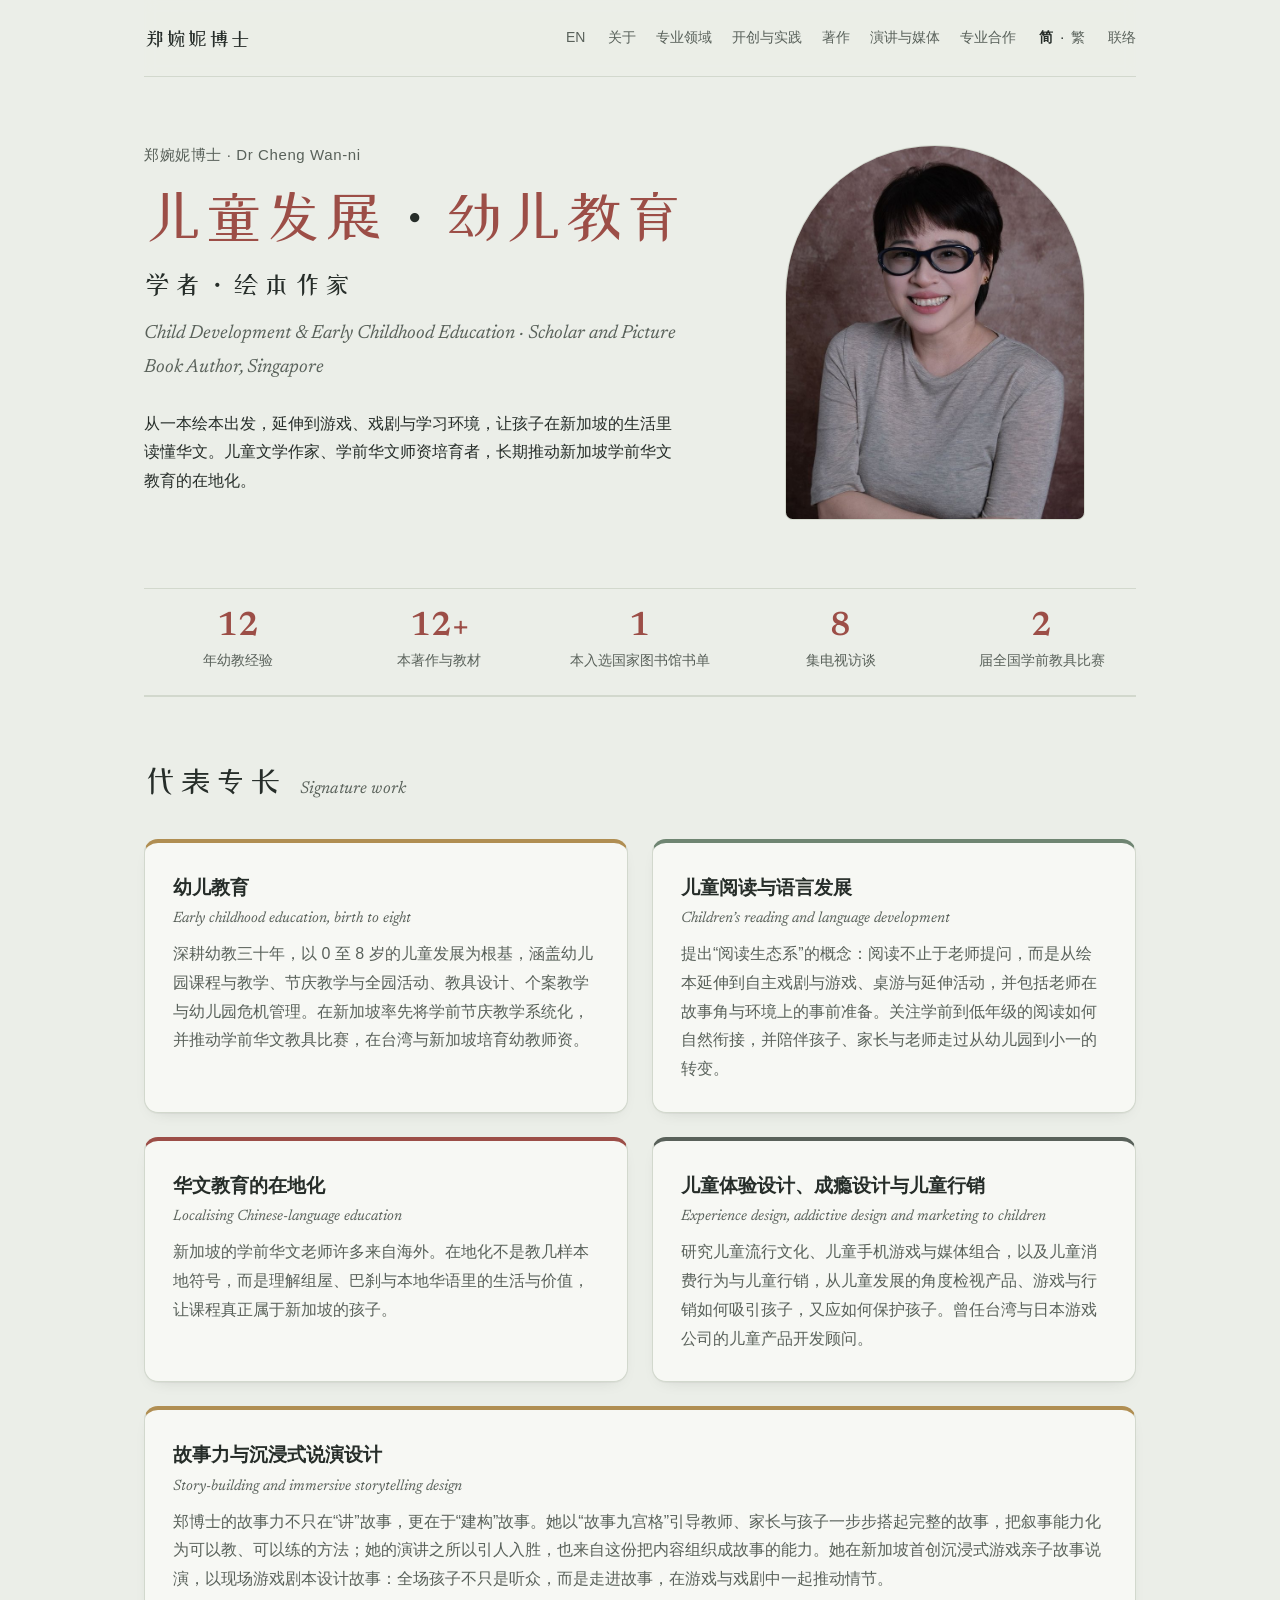
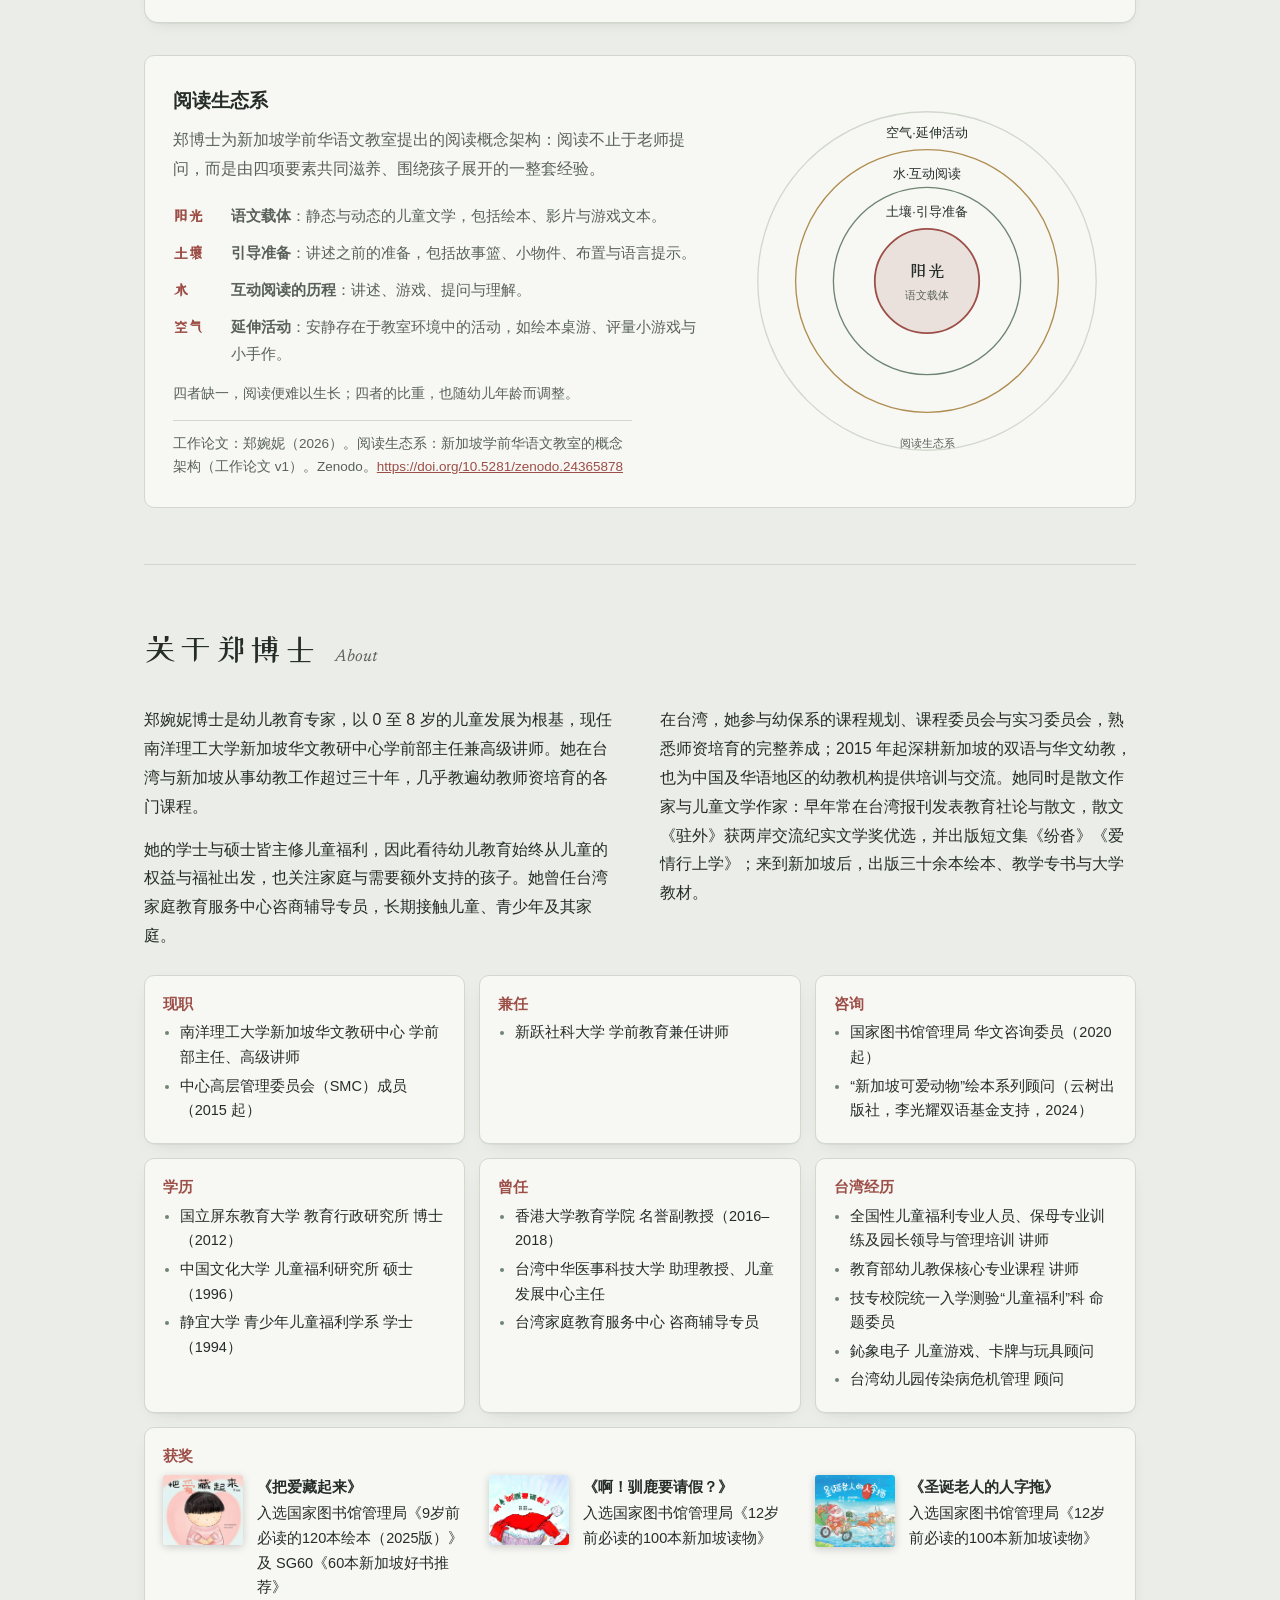
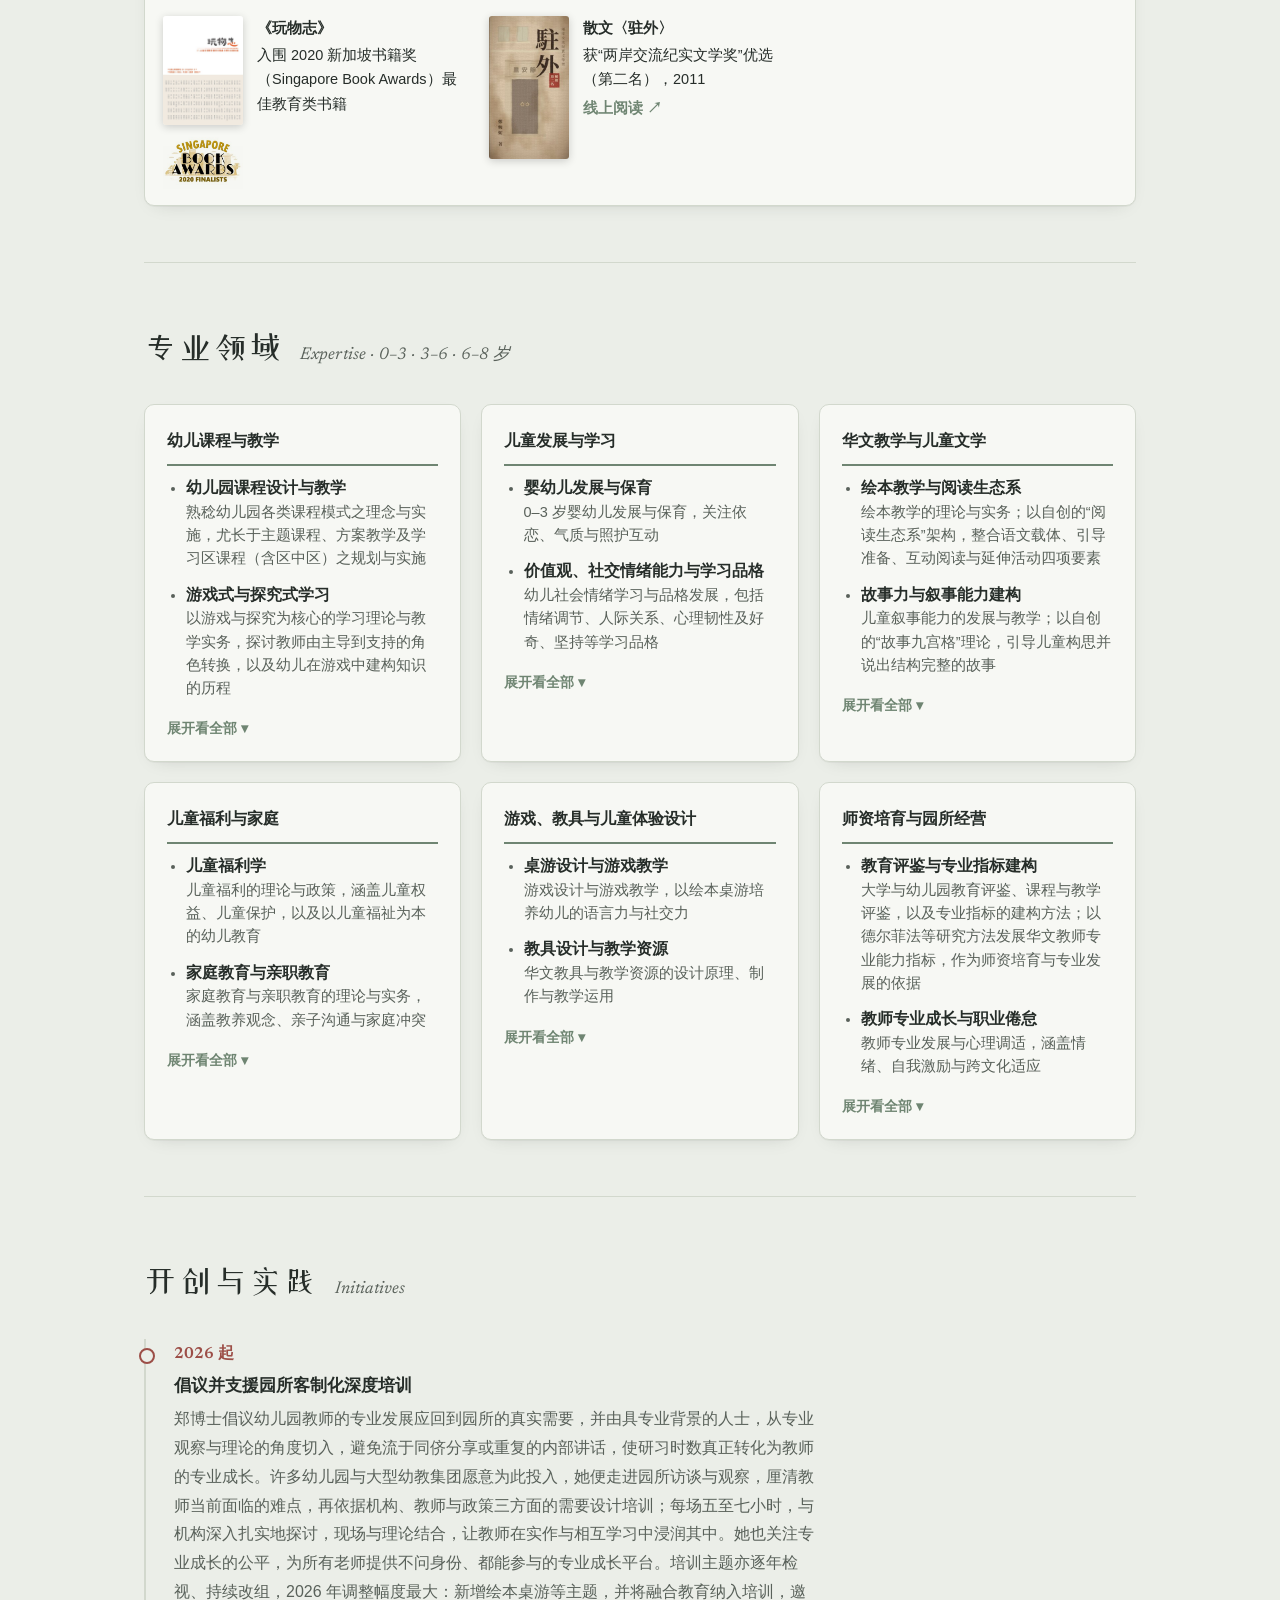
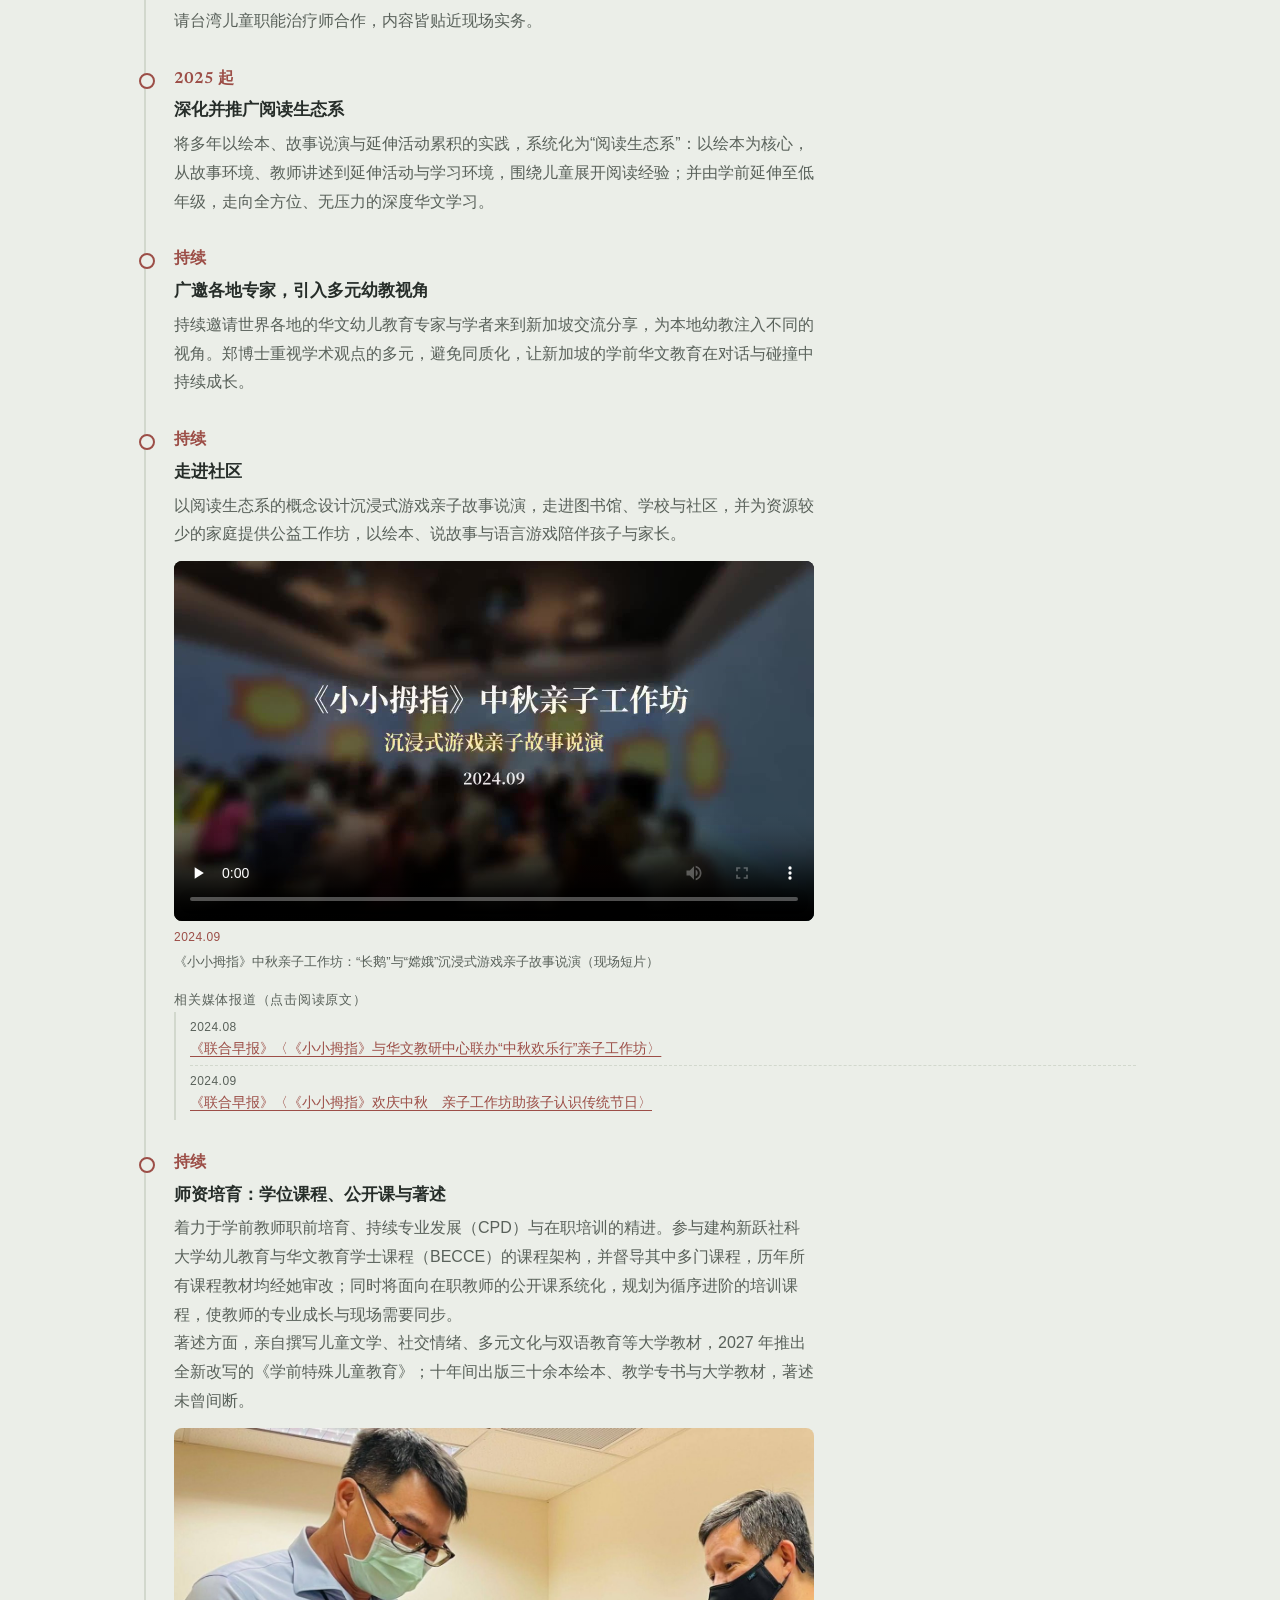
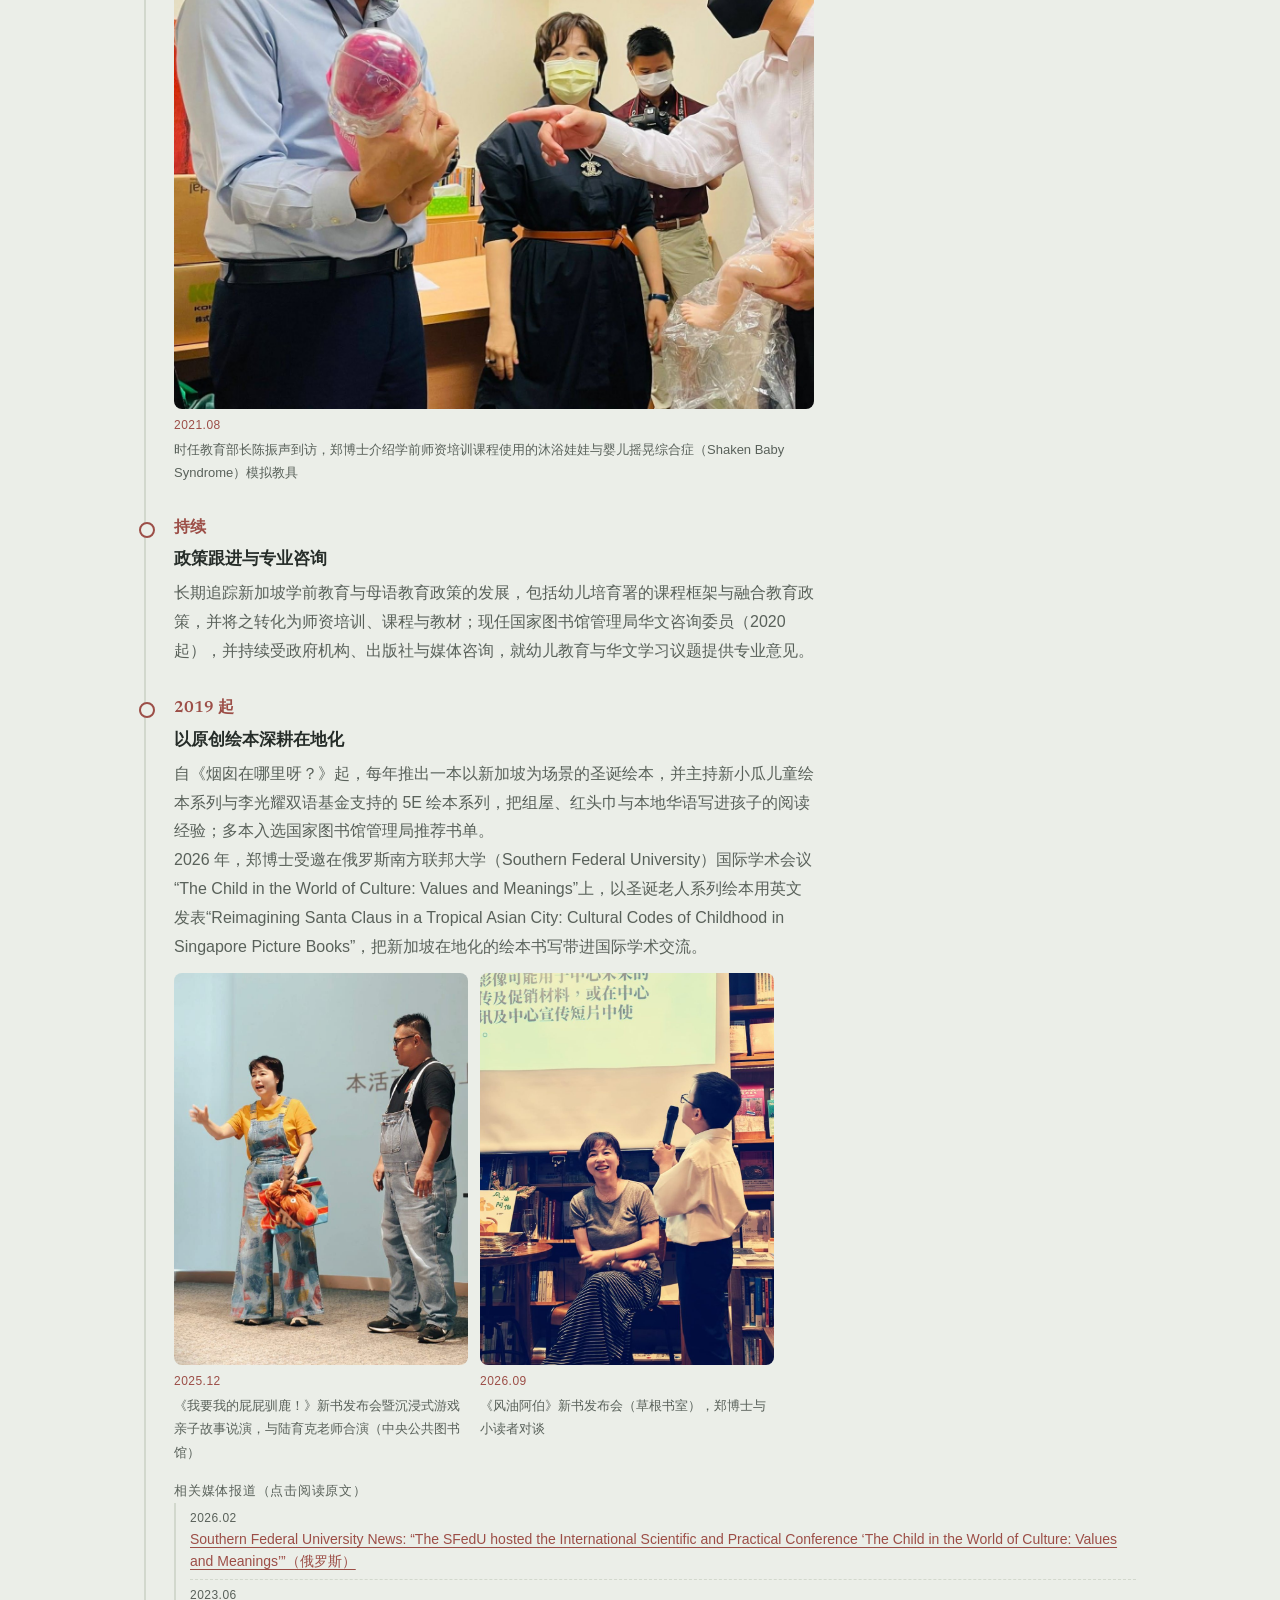
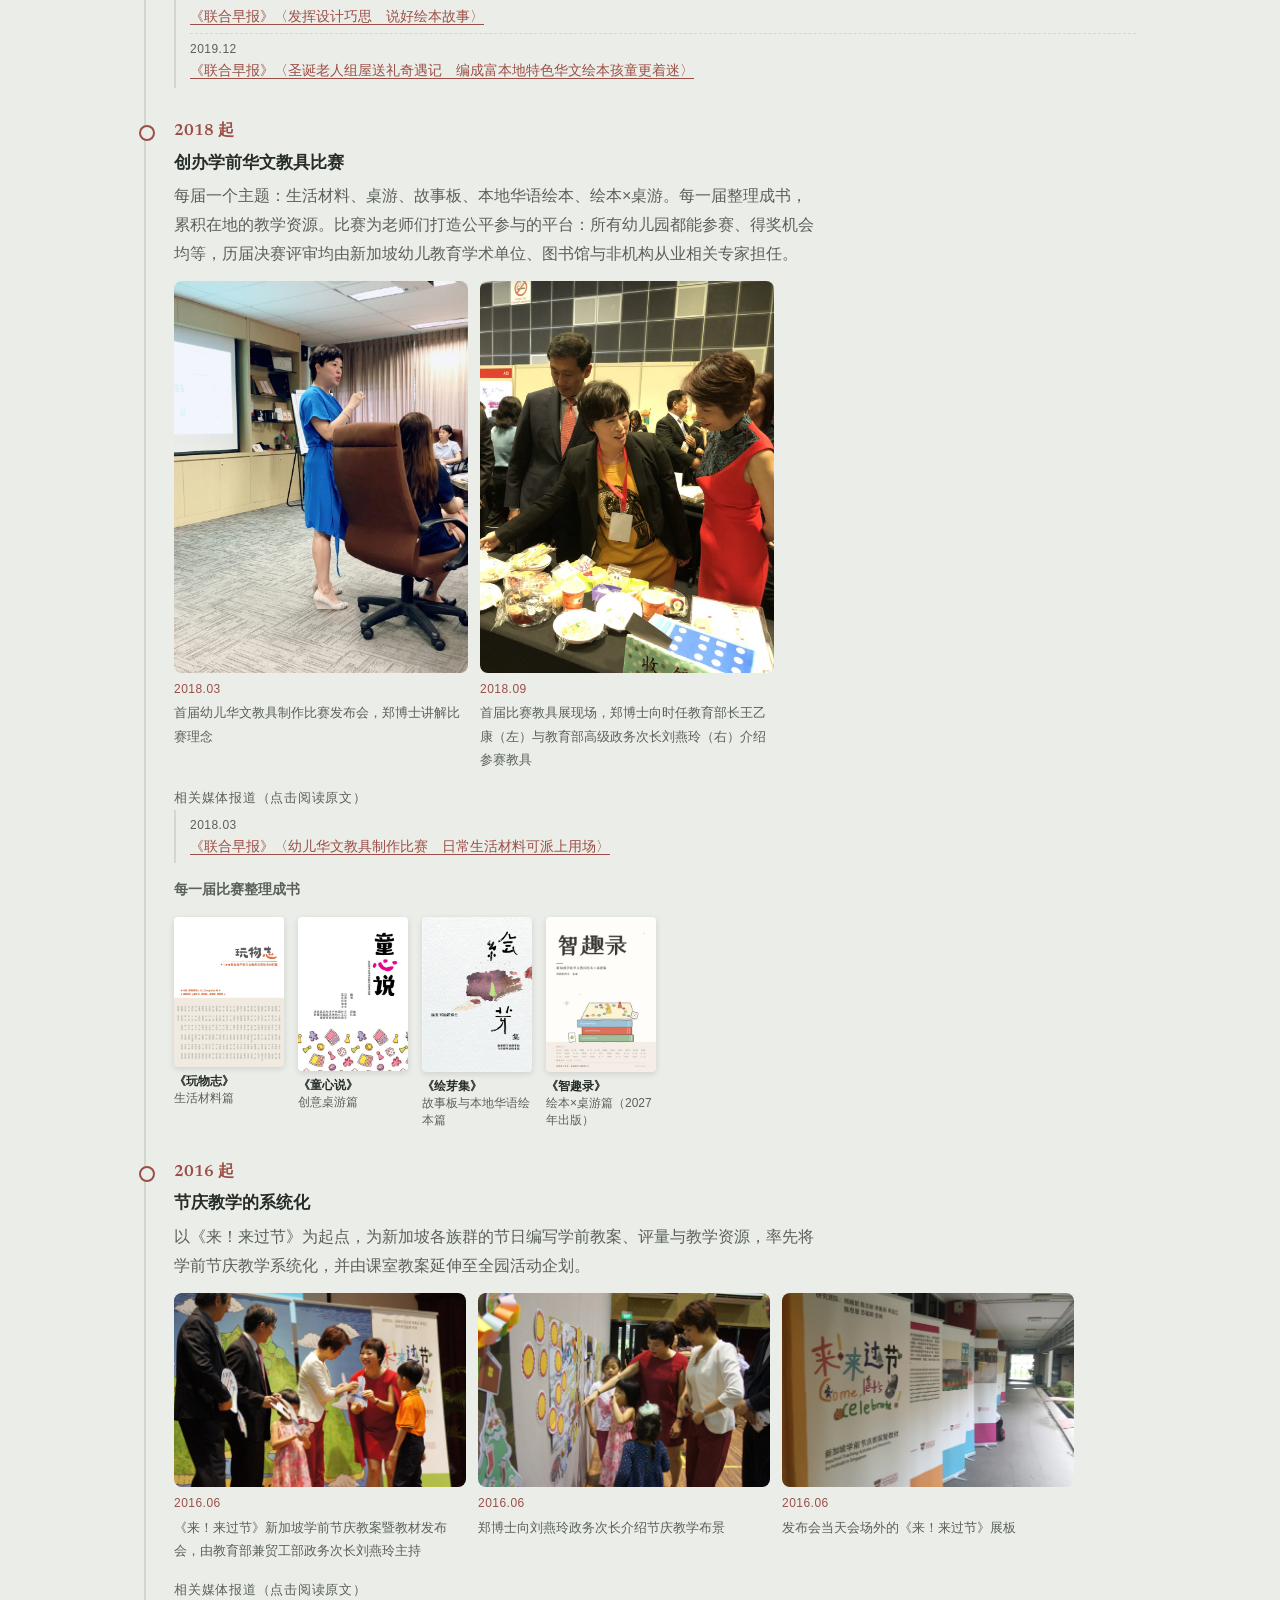
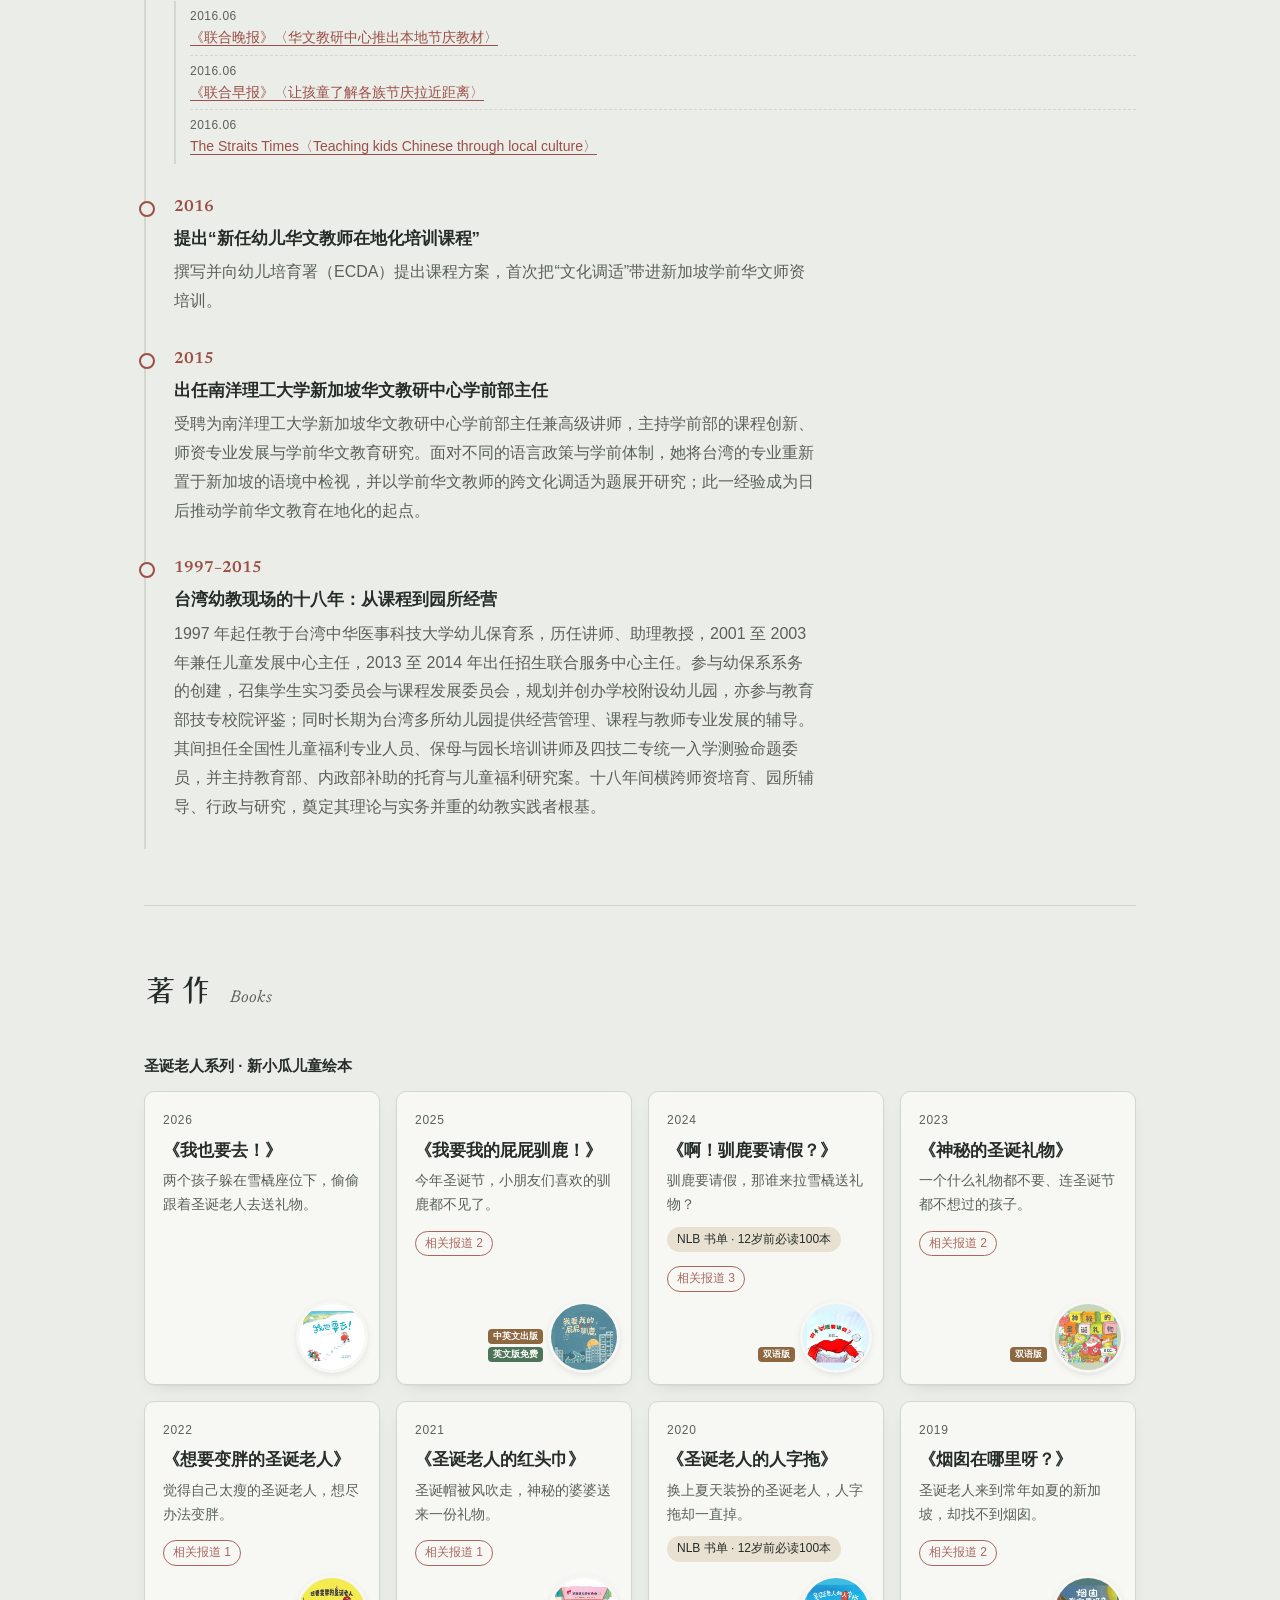
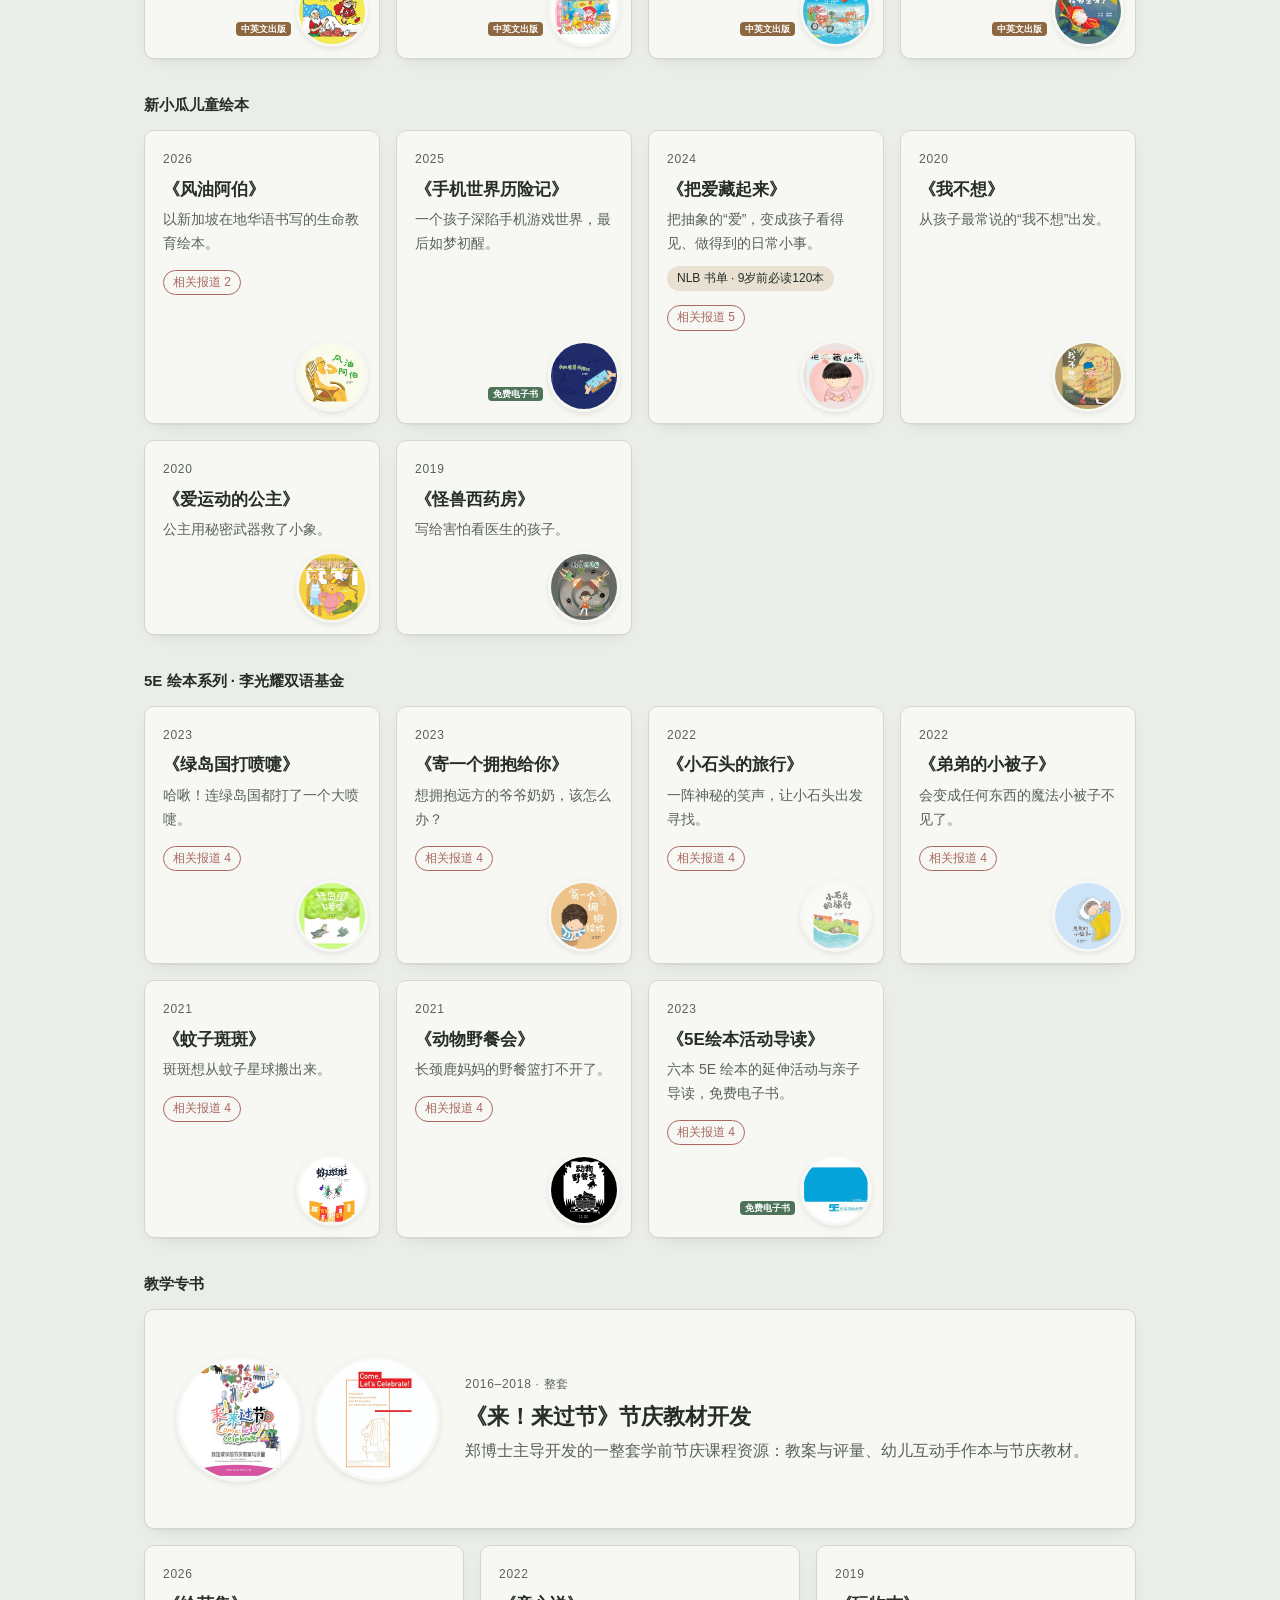
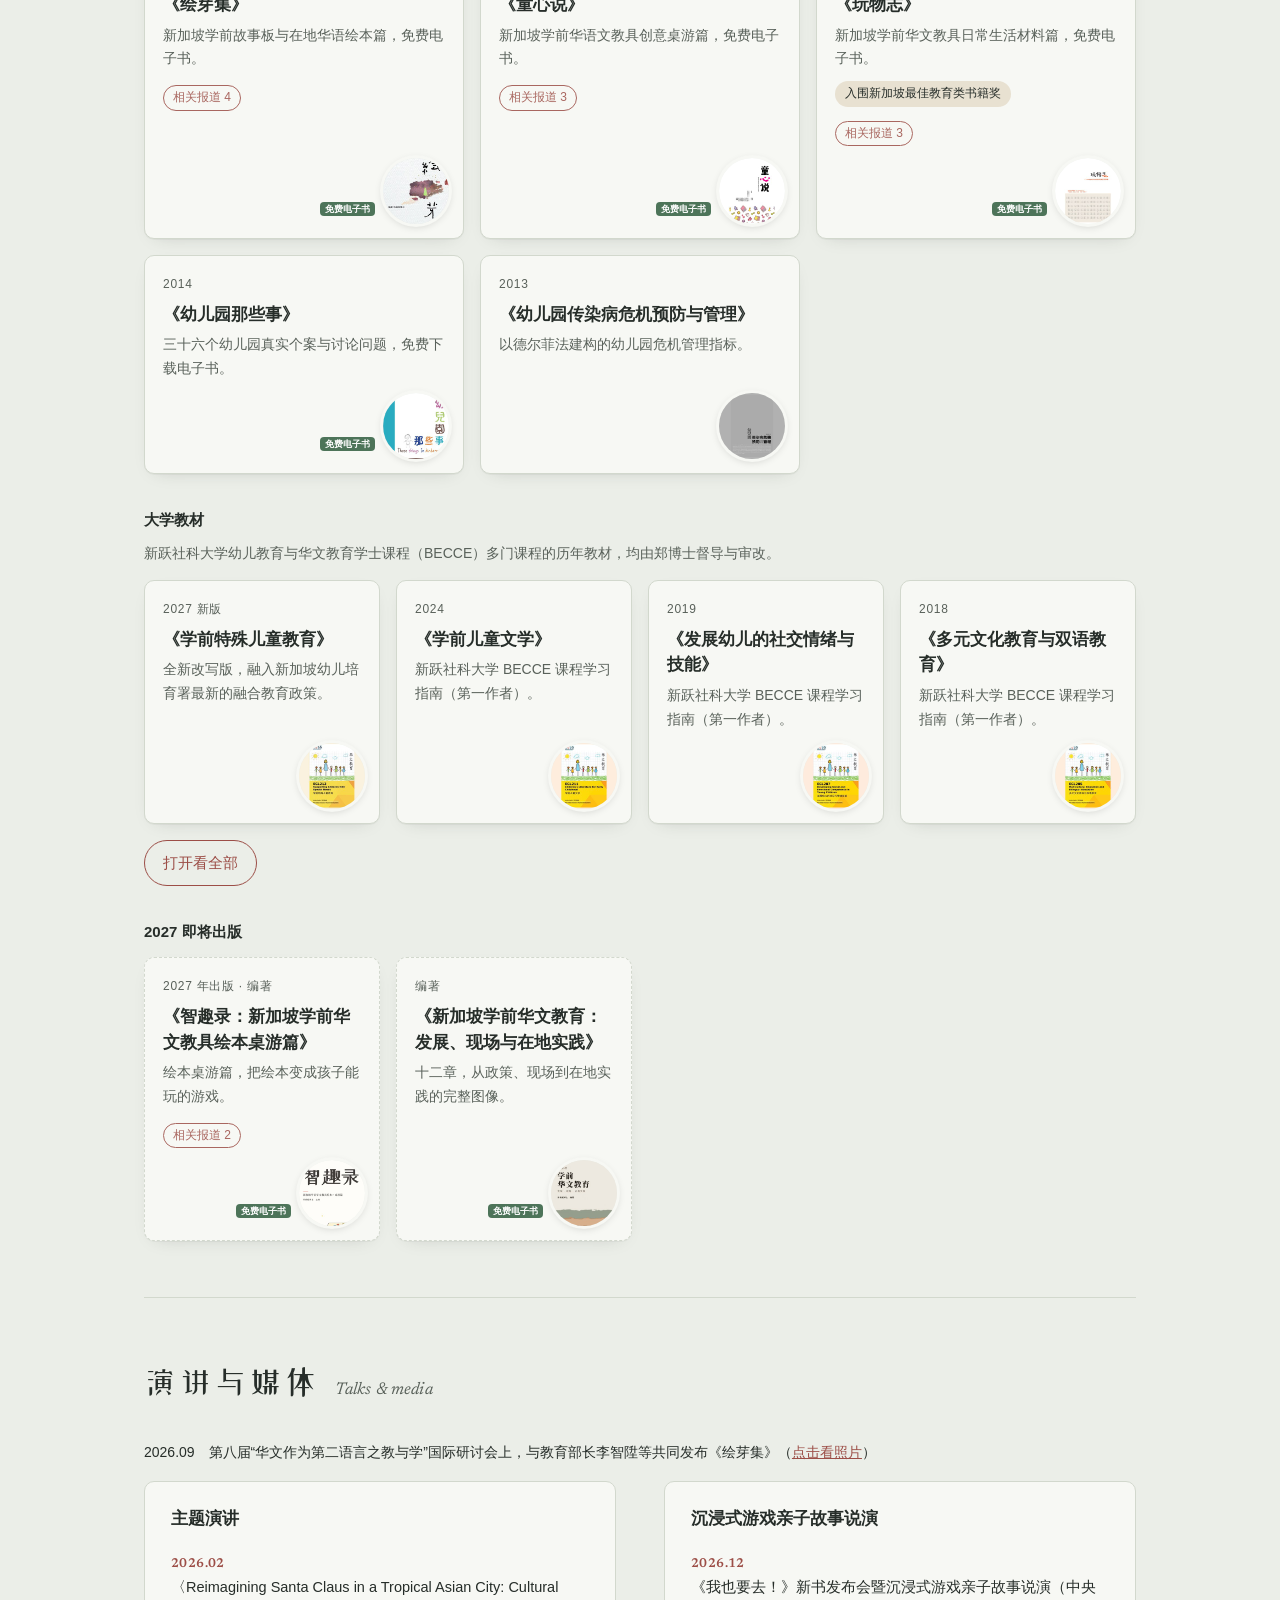
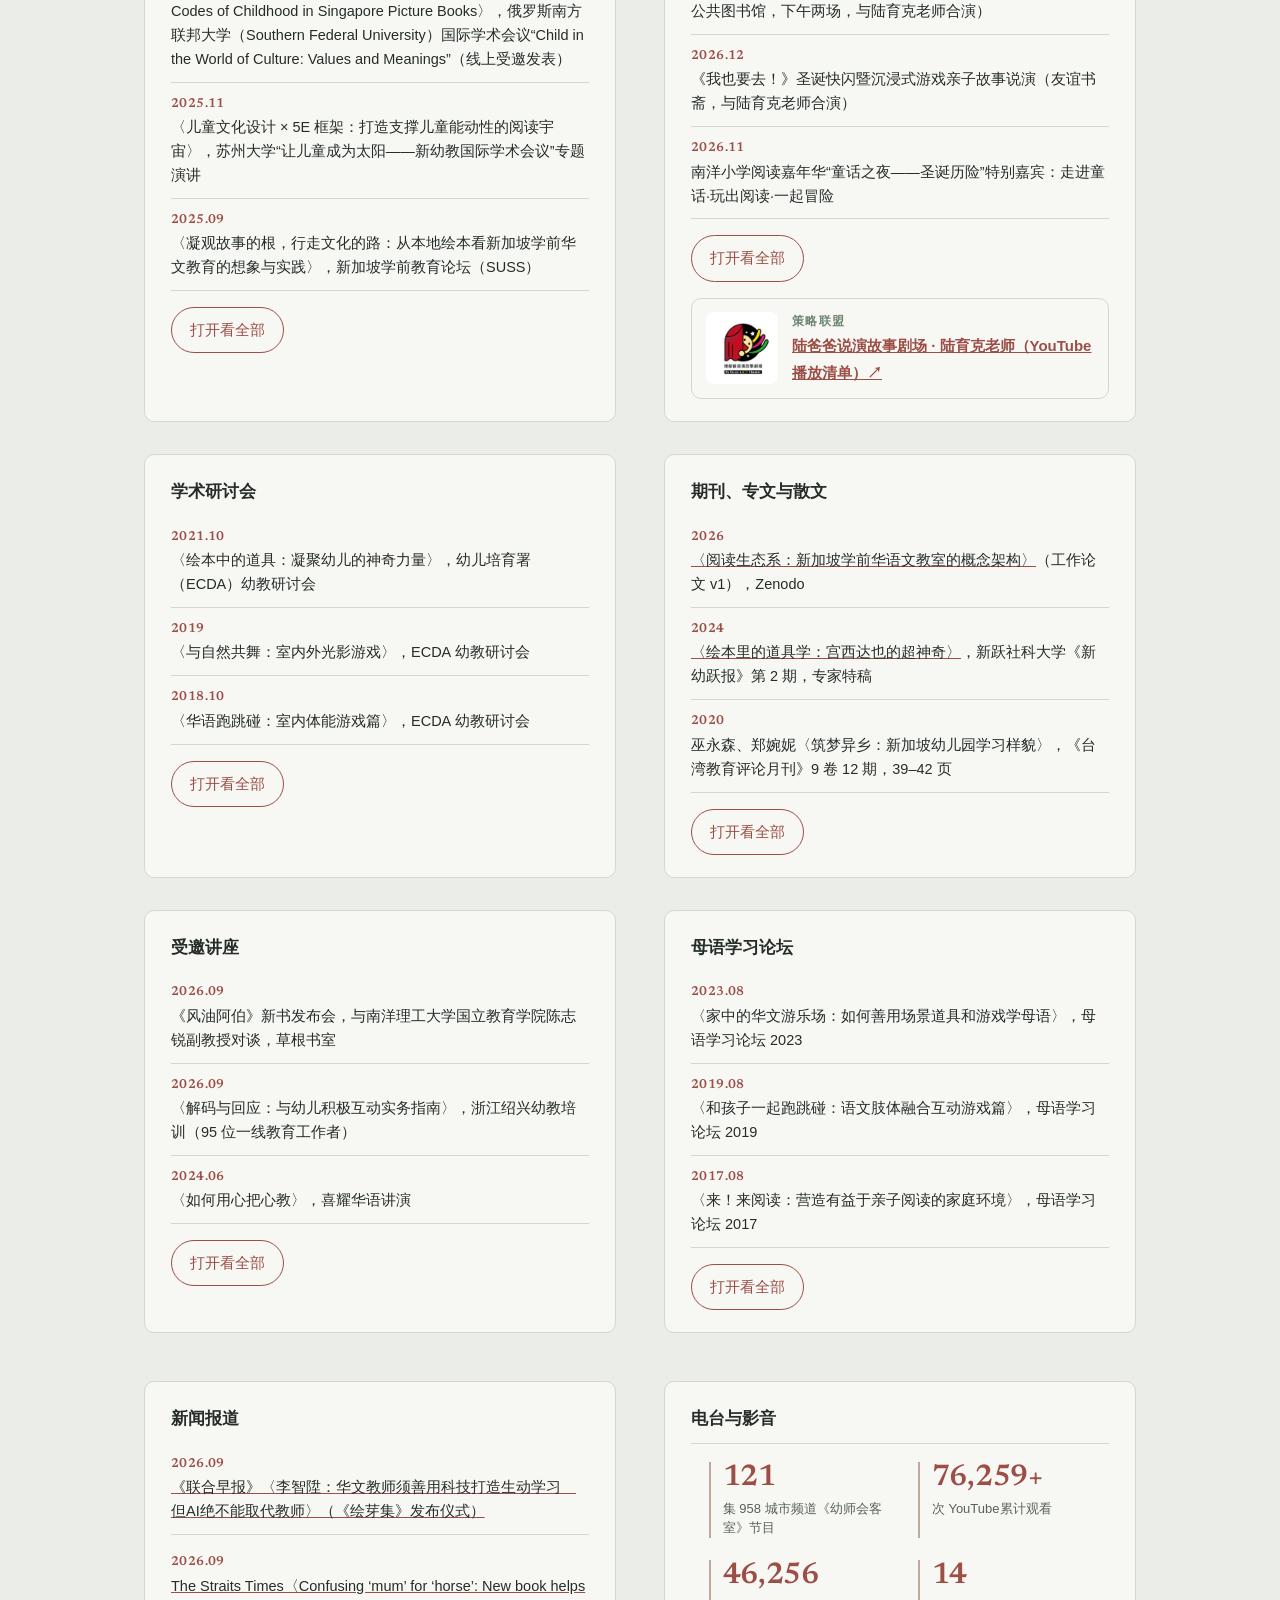
==== commit 58e97b50: "Russia talk: use English title on Chinese pages Co-Authored-By: Claude Opus 5.5 <noreply@anthropic.c" ====
--- a/index.html
+++ b/index.html
@@ -10,7 +10,7 @@
 <link rel="alternate" hreflang="zh-Hans" href="https://drchengwanni.com/"><link rel="alternate" hreflang="zh-Hant" href="https://drchengwanni.com/zh-hant"><link rel="alternate" hreflang="en" href="https://drchengwanni.com/en"><link rel="alternate" hreflang="x-default" href="https://drchengwanni.com/">
 <meta property="og:type" content="profile"><meta property="og:title" content="郑婉妮博士 Dr Cheng Wan-ni｜儿童发展・幼儿教育学者・绘本作家"><meta property="og:description" content="郑婉妮博士（鄭婉妮，Dr Cheng Wan-ni / Cheng Wanni），南洋理工大学新加坡华文教研中心学前部主任兼高级讲师，幼儿教育与儿童文学专家，三十年幼教经验，出版三十余本绘本、教学专书与大学教材，提出“阅读生态系”，首创沉浸式游戏亲子故事说演。"><meta property="og:url" content="https://drchengwanni.com/"><meta property="og:image" content="https://drchengwanni.com/img/portrait.jpg">
 <meta property="og:site_name" content="Dr Cheng Wan-ni 鄭婉妮博士"><meta property="og:locale" content="zh_CN"><meta property="og:image:alt" content="郑婉妮博士 Dr Cheng Wan-ni｜儿童发展・幼儿教育学者・绘本作家"><meta name="twitter:card" content="summary_large_image"><meta name="twitter:title" content="郑婉妮博士 Dr Cheng Wan-ni｜儿童发展・幼儿教育学者・绘本作家"><meta name="twitter:description" content="郑婉妮博士（鄭婉妮，Dr Cheng Wan-ni / Cheng Wanni），南洋理工大学新加坡华文教研中心学前部主任兼高级讲师，幼儿教育与儿童文学专家，三十年幼教经验，出版三十余本绘本、教学专书与大学教材，提出“阅读生态系”，首创沉浸式游戏亲子故事说演。"><meta name="twitter:image" content="https://drchengwanni.com/img/portrait.jpg">
-<script type="application/ld+json">{"@context": "https://schema.org", "@graph": [{"@type": "ProfilePage", "@id": "https://drchengwanni.com/#profilepage", "url": "https://drchengwanni.com/", "name": "郑婉妮博士 Dr Cheng Wan-ni｜儿童发展・幼儿教育学者・绘本作家", "description": "郑婉妮博士（鄭婉妮，Dr Cheng Wan-ni / Cheng Wanni），南洋理工大学新加坡华文教研中心学前部主任兼高级讲师，幼儿教育与儿童文学专家，三十年幼教经验，出版三十余本绘本、教学专书与大学教材，提出“阅读生态系”，首创沉浸式游戏亲子故事说演。", "inLanguage": "zh-Hans", "mainEntity": {"@id": "https://drchengwanni.com/#person"}, "about": {"@id": "https://drchengwanni.com/#person"}, "isPartOf": {"@type": "WebSite", "@id": "https://drchengwanni.com/#website", "url": "https://drchengwanni.com/", "name": "Dr Cheng Wan-ni 鄭婉妮博士"}, "primaryImageOfPage": {"@type": "ImageObject", "url": "https://drchengwanni.com/img/portrait.jpg"}, "dateModified": "2026-11-26T16:13:13+08:00"}, {"@type": "Person", "name": "郑婉妮", "@id": "https://drchengwanni.com/#person", "alternateName": ["鄭婉妮", "鄭婉妮博士", "郑婉妮博士", "Dr Cheng Wan-ni", "Cheng Wan-ni", "Cheng Wanni", "Wanni Cheng", "Dr Cheng Wanni", "Wan-ni Cheng"], "image": "https://drchengwanni.com/img/portrait.jpg", "honorificPrefix": "Dr", "jobTitle": "Dean of Early Childhood Care and Education (ECCE) and Senior Lecturer", "worksFor": {"@type": "Organization", "name": "Singapore Centre for Chinese Language (SCCL) 新加坡华文教研中心", "parentOrganization": {"@type": "CollegeOrUniversity", "name": "Nanyang Technological University (NTU), Singapore 南洋理工大学"}}, "alumniOf": "National Pingtung University of Education", "url": "https://drchengwanni.com/", "knowsAbout": ["early childhood education", "children's literature", "Chinese reading", "picture books", "preschool Chinese language education", "board games for children", "storytelling", "narrative skills", "immersive story design", "沉浸式游戏亲子故事说演", "Dr Cheng's Storytelling and Play for Families"], "sameAs": ["https://orcid.org/0009-0001-5829-668X", "https://sccl.sg/en/about/staff/125-dean/182-dr-cheng-wan-ni", "https://www.sccl.sg/zh/about/staff-cn/126-dean/272-dr-cheng-wan-ni", "https://afcc.com.sg/2019/lightbox-speaker/cheng-wan-ni.html"], "identifier": {"@type": "PropertyValue", "propertyID": "ORCID", "value": "0009-0001-5829-668X"}, "affiliation": [{"@type": "Organization", "name": "Singapore University of Social Sciences (SUSS)", "description": "Adjunct Lecturer 兼任讲师"}], "description": "郑婉妮博士（鄭婉妮，Dr Cheng Wan-ni / Cheng Wanni），南洋理工大学新加坡华文教研中心学前部主任兼高级讲师，幼儿教育与儿童文学专家，三十年幼教经验，出版三十余本绘本、教学专书与大学教材，提出“阅读生态系”，首创沉浸式游戏亲子故事说演。"}, {"@type": "Book", "name": "烟囱在哪里呀？", "alternateName": "Where's the Chimney?", "author": {"@id": "https://drchengwanni.com/#person"}}, {"@type": "Book", "name": "圣诞老人的人字拖", "alternateName": "Santa's Flip-Flops", "author": {"@id": "https://drchengwanni.com/#person"}}, {"@type": "Book", "name": "圣诞老人的红头巾", "alternateName": "Santa's Red Headscarf", "author": {"@id": "https://drchengwanni.com/#person"}}, {"@type": "Book", "name": "想要变胖的圣诞老人", "alternateName": "Santa Wants to Get Fat", "author": {"@id": "https://drchengwanni.com/#person"}}, {"@type": "Book", "name": "神秘的圣诞礼物", "alternateName": "The Mysterious Christmas Gift", "author": {"@id": "https://drchengwanni.com/#person"}}, {"@type": "Book", "name": "啊！驯鹿要请假？", "alternateName": "Oh Dear! Santa's Reindeers Need a Break", "author": {"@id": "https://drchengwanni.com/#person"}}, {"@type": "Book", "name": "我要我的屁屁驯鹿！", "alternateName": "I Want My Farty Reindeer!", "author": {"@id": "https://drchengwanni.com/#person"}}, {"@type": "Book", "name": "我也要去！", "alternateName": "I Want to Go Too!", "author": {"@id": "https://drchengwanni.com/#person"}}, {"@type": "Book", "name": "风油阿伯", "alternateName": "Uncle Feng You", "author": {"@id": "https://drchengwanni.com/#person"}}, {"@type": "Book", "name": "把爱藏起来", "alternateName": "What is Love?", "author": {"@id": "https://drchengwanni.com/#person"}}, {"@type": "Book", "name": "手机世界历险记", "alternateName": "Lost in Screen World", "author": {"@id": "https://drchengwanni.com/#person"}}, {"@type": "Book", "name": "我不想", "author": {"@id": "https://drchengwanni.com/#person"}}, {"@type": "Book", "name": "怪兽西药房", "author": {"@id": "https://drchengwanni.com/#person"}}, {"@type": "Book", "name": "爱运动的公主", "alternateName": "The Princess Who Likes to Exercise", "author": {"@id": "https://drchengwanni.com/#person"}}, {"@type": "Book", "name": "绿岛国打喷嚏", "alternateName": "Ah-Choo!", "author": {"@id": "https://drchengwanni.com/#person"}}, {"@type": "Book", "name": "蚊子斑斑", "alternateName": "Mozzie Finds a New Home", "author": {"@id": "https://drchengwanni.com/#person"}}, {"@type": "Book", "name": "动物野餐会", "alternateName": "The Animals' Picnic", "author": {"@id": "https://drchengwanni.com/#person"}}, {"@type": "Book", "name": "小石头的旅行", "author": {"@id": "https://drchengwanni.com/#person"}}, {"@type": "Book", "name": "寄一个拥抱给你", "alternateName": "A Hug for You!", "author": {"@id": "https://drchengwanni.com/#person"}}, {"@type": "Book", "name": "弟弟的小被子", "alternateName": "My Blankie", "author": {"@id": "https://drchengwanni.com/#person"}}, {"@type": "Book", "name": "5E绘本活动导读", "alternateName": "The 5E Teaching Guide: Activities for Teachers and Parents to Facilitate Chinese Language Learning", "author": {"@id": "https://drchengwanni.com/#person"}}, {"@type": "Book", "name": "来！来过节节庆教材开发", "alternateName": "Come, Let's Celebrate! Festival Teaching Resources", "author": {"@id": "https://drchengwanni.com/#person"}}, {"@type": "Book", "name": "来！来过节英文版", "alternateName": "Come, Let's Celebrate! Preschool Teaching Activities and Evaluation for Festivals of Singapore", "author": {"@id": "https://drchengwanni.com/#person"}}, {"@type": "Book", "name": "玩物志", "author": {"@id": "https://drchengwanni.com/#person"}}, {"@type": "Book", "name": "童心说", "author": {"@id": "https://drchengwanni.com/#person"}}, {"@type": "Book", "name": "绘芽集", "author": {"@id": "https://drchengwanni.com/#person"}}, {"@type": "Book", "name": "幼儿园那些事", "alternateName": "Those Things in Kindergarten", "author": {"@id": "https://drchengwanni.com/#person"}}, {"@type": "Book", "name": "幼儿园传染病危机预防与管理", "alternateName": "Crisis Prevention and Management of Infectious Diseases for Child Care Centers", "author": {"@id": "https://drchengwanni.com/#person"}}, {"@type": "Book", "name": "学前儿童文学", "alternateName": "Children's Literature for Early Childhood", "author": {"@id": "https://drchengwanni.com/#person"}}, {"@type": "Book", "name": "发展幼儿的社交情绪与技能", "alternateName": "Developing Social and Emotional Competence in Young Children", "author": {"@id": "https://drchengwanni.com/#person"}}, {"@type": "Book", "name": "多元文化教育与双语教育", "alternateName": "Multicultural Education and Bilingual Education", "author": {"@id": "https://drchengwanni.com/#person"}}, {"@type": "Book", "name": "学前特殊儿童教育", "alternateName": "Supporting Children with Special Needs", "author": {"@id": "https://drchengwanni.com/#person"}}, {"@type": "Book", "name": "幼儿阶段的戏剧与华语文教学", "alternateName": "Early Childhood Creative Drama and Chinese Language Education", "author": {"@id": "https://drchengwanni.com/#person"}}, {"@type": "Book", "name": "学前资讯科技和华文教学的整合", "alternateName": "Integrating ICT in Teaching and Learning Chinese in Early Childhood Education", "author": {"@id": "https://drchengwanni.com/#person"}}, {"@type": "Book", "name": "儿童发展评量", "alternateName": "Assessment and Intervention", "author": {"@id": "https://drchengwanni.com/#person"}}, {"@type": "Book", "name": "学前教育科研方法", "alternateName": "Research Methods for Early Childhood Education", "author": {"@id": "https://drchengwanni.com/#person"}}, {"@type": "Book", "name": "新加坡学前华文教育：发展、现场与在地实践", "author": {"@id": "https://drchengwanni.com/#person"}}, {"@type": "Book", "name": "智趣录：新加坡学前华文教具绘本桌游篇", "author": {"@id": "https://drchengwanni.com/#person"}}, {"@type": "ScholarlyArticle", "name": "阅读生态系：新加坡学前华语文教室的概念架构（工作论文 v1）", "alternateName": "Reading ecosystem: A conceptual framework for Singapore preschool Chinese-language classrooms", "datePublished": "2026", "publisher": {"@type": "Organization", "name": "Zenodo"}, "identifier": "https://doi.org/10.5281/zenodo.24365878", "url": "https://doi.org/10.5281/zenodo.24365878", "author": {"@id": "https://drchengwanni.com/#person"}}]}</script>
+<script type="application/ld+json">{"@context": "https://schema.org", "@graph": [{"@type": "ProfilePage", "@id": "https://drchengwanni.com/#profilepage", "url": "https://drchengwanni.com/", "name": "郑婉妮博士 Dr Cheng Wan-ni｜儿童发展・幼儿教育学者・绘本作家", "description": "郑婉妮博士（鄭婉妮，Dr Cheng Wan-ni / Cheng Wanni），南洋理工大学新加坡华文教研中心学前部主任兼高级讲师，幼儿教育与儿童文学专家，三十年幼教经验，出版三十余本绘本、教学专书与大学教材，提出“阅读生态系”，首创沉浸式游戏亲子故事说演。", "inLanguage": "zh-Hans", "mainEntity": {"@id": "https://drchengwanni.com/#person"}, "about": {"@id": "https://drchengwanni.com/#person"}, "isPartOf": {"@type": "WebSite", "@id": "https://drchengwanni.com/#website", "url": "https://drchengwanni.com/", "name": "Dr Cheng Wan-ni 鄭婉妮博士"}, "primaryImageOfPage": {"@type": "ImageObject", "url": "https://drchengwanni.com/img/portrait.jpg"}, "dateModified": "2026-11-26T16:17:10+08:00"}, {"@type": "Person", "name": "郑婉妮", "@id": "https://drchengwanni.com/#person", "alternateName": ["鄭婉妮", "鄭婉妮博士", "郑婉妮博士", "Dr Cheng Wan-ni", "Cheng Wan-ni", "Cheng Wanni", "Wanni Cheng", "Dr Cheng Wanni", "Wan-ni Cheng"], "image": "https://drchengwanni.com/img/portrait.jpg", "honorificPrefix": "Dr", "jobTitle": "Dean of Early Childhood Care and Education (ECCE) and Senior Lecturer", "worksFor": {"@type": "Organization", "name": "Singapore Centre for Chinese Language (SCCL) 新加坡华文教研中心", "parentOrganization": {"@type": "CollegeOrUniversity", "name": "Nanyang Technological University (NTU), Singapore 南洋理工大学"}}, "alumniOf": "National Pingtung University of Education", "url": "https://drchengwanni.com/", "knowsAbout": ["early childhood education", "children's literature", "Chinese reading", "picture books", "preschool Chinese language education", "board games for children", "storytelling", "narrative skills", "immersive story design", "沉浸式游戏亲子故事说演", "Dr Cheng's Storytelling and Play for Families"], "sameAs": ["https://orcid.org/0009-0001-5829-668X", "https://sccl.sg/en/about/staff/125-dean/182-dr-cheng-wan-ni", "https://www.sccl.sg/zh/about/staff-cn/126-dean/272-dr-cheng-wan-ni", "https://afcc.com.sg/2019/lightbox-speaker/cheng-wan-ni.html"], "identifier": {"@type": "PropertyValue", "propertyID": "ORCID", "value": "0009-0001-5829-668X"}, "affiliation": [{"@type": "Organization", "name": "Singapore University of Social Sciences (SUSS)", "description": "Adjunct Lecturer 兼任讲师"}], "description": "郑婉妮博士（鄭婉妮，Dr Cheng Wan-ni / Cheng Wanni），南洋理工大学新加坡华文教研中心学前部主任兼高级讲师，幼儿教育与儿童文学专家，三十年幼教经验，出版三十余本绘本、教学专书与大学教材，提出“阅读生态系”，首创沉浸式游戏亲子故事说演。"}, {"@type": "Book", "name": "烟囱在哪里呀？", "alternateName": "Where's the Chimney?", "author": {"@id": "https://drchengwanni.com/#person"}}, {"@type": "Book", "name": "圣诞老人的人字拖", "alternateName": "Santa's Flip-Flops", "author": {"@id": "https://drchengwanni.com/#person"}}, {"@type": "Book", "name": "圣诞老人的红头巾", "alternateName": "Santa's Red Headscarf", "author": {"@id": "https://drchengwanni.com/#person"}}, {"@type": "Book", "name": "想要变胖的圣诞老人", "alternateName": "Santa Wants to Get Fat", "author": {"@id": "https://drchengwanni.com/#person"}}, {"@type": "Book", "name": "神秘的圣诞礼物", "alternateName": "The Mysterious Christmas Gift", "author": {"@id": "https://drchengwanni.com/#person"}}, {"@type": "Book", "name": "啊！驯鹿要请假？", "alternateName": "Oh Dear! Santa's Reindeers Need a Break", "author": {"@id": "https://drchengwanni.com/#person"}}, {"@type": "Book", "name": "我要我的屁屁驯鹿！", "alternateName": "I Want My Farty Reindeer!", "author": {"@id": "https://drchengwanni.com/#person"}}, {"@type": "Book", "name": "我也要去！", "alternateName": "I Want to Go Too!", "author": {"@id": "https://drchengwanni.com/#person"}}, {"@type": "Book", "name": "风油阿伯", "alternateName": "Uncle Feng You", "author": {"@id": "https://drchengwanni.com/#person"}}, {"@type": "Book", "name": "把爱藏起来", "alternateName": "What is Love?", "author": {"@id": "https://drchengwanni.com/#person"}}, {"@type": "Book", "name": "手机世界历险记", "alternateName": "Lost in Screen World", "author": {"@id": "https://drchengwanni.com/#person"}}, {"@type": "Book", "name": "我不想", "author": {"@id": "https://drchengwanni.com/#person"}}, {"@type": "Book", "name": "怪兽西药房", "author": {"@id": "https://drchengwanni.com/#person"}}, {"@type": "Book", "name": "爱运动的公主", "alternateName": "The Princess Who Likes to Exercise", "author": {"@id": "https://drchengwanni.com/#person"}}, {"@type": "Book", "name": "绿岛国打喷嚏", "alternateName": "Ah-Choo!", "author": {"@id": "https://drchengwanni.com/#person"}}, {"@type": "Book", "name": "蚊子斑斑", "alternateName": "Mozzie Finds a New Home", "author": {"@id": "https://drchengwanni.com/#person"}}, {"@type": "Book", "name": "动物野餐会", "alternateName": "The Animals' Picnic", "author": {"@id": "https://drchengwanni.com/#person"}}, {"@type": "Book", "name": "小石头的旅行", "author": {"@id": "https://drchengwanni.com/#person"}}, {"@type": "Book", "name": "寄一个拥抱给你", "alternateName": "A Hug for You!", "author": {"@id": "https://drchengwanni.com/#person"}}, {"@type": "Book", "name": "弟弟的小被子", "alternateName": "My Blankie", "author": {"@id": "https://drchengwanni.com/#person"}}, {"@type": "Book", "name": "5E绘本活动导读", "alternateName": "The 5E Teaching Guide: Activities for Teachers and Parents to Facilitate Chinese Language Learning", "author": {"@id": "https://drchengwanni.com/#person"}}, {"@type": "Book", "name": "来！来过节节庆教材开发", "alternateName": "Come, Let's Celebrate! Festival Teaching Resources", "author": {"@id": "https://drchengwanni.com/#person"}}, {"@type": "Book", "name": "来！来过节英文版", "alternateName": "Come, Let's Celebrate! Preschool Teaching Activities and Evaluation for Festivals of Singapore", "author": {"@id": "https://drchengwanni.com/#person"}}, {"@type": "Book", "name": "玩物志", "author": {"@id": "https://drchengwanni.com/#person"}}, {"@type": "Book", "name": "童心说", "author": {"@id": "https://drchengwanni.com/#person"}}, {"@type": "Book", "name": "绘芽集", "author": {"@id": "https://drchengwanni.com/#person"}}, {"@type": "Book", "name": "幼儿园那些事", "alternateName": "Those Things in Kindergarten", "author": {"@id": "https://drchengwanni.com/#person"}}, {"@type": "Book", "name": "幼儿园传染病危机预防与管理", "alternateName": "Crisis Prevention and Management of Infectious Diseases for Child Care Centers", "author": {"@id": "https://drchengwanni.com/#person"}}, {"@type": "Book", "name": "学前儿童文学", "alternateName": "Children's Literature for Early Childhood", "author": {"@id": "https://drchengwanni.com/#person"}}, {"@type": "Book", "name": "发展幼儿的社交情绪与技能", "alternateName": "Developing Social and Emotional Competence in Young Children", "author": {"@id": "https://drchengwanni.com/#person"}}, {"@type": "Book", "name": "多元文化教育与双语教育", "alternateName": "Multicultural Education and Bilingual Education", "author": {"@id": "https://drchengwanni.com/#person"}}, {"@type": "Book", "name": "学前特殊儿童教育", "alternateName": "Supporting Children with Special Needs", "author": {"@id": "https://drchengwanni.com/#person"}}, {"@type": "Book", "name": "幼儿阶段的戏剧与华语文教学", "alternateName": "Early Childhood Creative Drama and Chinese Language Education", "author": {"@id": "https://drchengwanni.com/#person"}}, {"@type": "Book", "name": "学前资讯科技和华文教学的整合", "alternateName": "Integrating ICT in Teaching and Learning Chinese in Early Childhood Education", "author": {"@id": "https://drchengwanni.com/#person"}}, {"@type": "Book", "name": "儿童发展评量", "alternateName": "Assessment and Intervention", "author": {"@id": "https://drchengwanni.com/#person"}}, {"@type": "Book", "name": "学前教育科研方法", "alternateName": "Research Methods for Early Childhood Education", "author": {"@id": "https://drchengwanni.com/#person"}}, {"@type": "Book", "name": "新加坡学前华文教育：发展、现场与在地实践", "author": {"@id": "https://drchengwanni.com/#person"}}, {"@type": "Book", "name": "智趣录：新加坡学前华文教具绘本桌游篇", "author": {"@id": "https://drchengwanni.com/#person"}}, {"@type": "ScholarlyArticle", "name": "阅读生态系：新加坡学前华语文教室的概念架构（工作论文 v1）", "alternateName": "Reading ecosystem: A conceptual framework for Singapore preschool Chinese-language classrooms", "datePublished": "2026", "publisher": {"@type": "Organization", "name": "Zenodo"}, "identifier": "https://doi.org/10.5281/zenodo.24365878", "url": "https://doi.org/10.5281/zenodo.24365878", "author": {"@id": "https://drchengwanni.com/#person"}}]}</script>
 <meta name="msvalidate.01" content="65DCB80CF857319ACE1B2F95756CDE15" />
 <link rel="stylesheet" href="fonts/fonts.css">
 <style>
@@ -577,7 +577,7 @@
       <li><span class="yr">持续</span><h4>走进社区</h4><p>以阅读生态系的概念设计沉浸式游戏亲子故事说演，走进图书馆、学校与社区，并为资源较少的家庭提供公益工作坊，以绘本、说故事与语言游戏陪伴孩子与家长。</p><figure class="tlphoto" style="max-width:640px"><video src="video/2024-09-midautumn-v3.mp4" poster="video/2024-09-midautumn-poster.jpg" controls playsinline preload="none" style="width:100%;border-radius:8px;display:block;background:#000"></video><figcaption><span class="capd">2024.09</span>《小小拇指》中秋亲子工作坊：“长鹅”与“嫦娥”沉浸式游戏亲子故事说演（现场短片）</figcaption></figure><div class="tlmedia"><p class="tlmh">相关媒体报道（点击阅读原文）</p><div class="tlmlist"><div class="tlmi"><time>2024.08</time><a href="https://www.zaobao.com.sg/news/singapore/story20240817-4501785" target="_blank" rel="noopener">《联合早报》〈《小小拇指》与华文教研中心联办“中秋欢乐行”亲子工作坊〉</a></div><div class="tlmi"><time>2024.09</time><a href="https://www.zaobao.com.sg/news/singapore/story20240908-4659708" target="_blank" rel="noopener">《联合早报》〈《小小拇指》欢庆中秋　亲子工作坊助孩子认识传统节日〉</a></div></div></div></li>
       <li><span class="yr">持续</span><h4>师资培育：学位课程、公开课与著述</h4><p>着力于学前教师职前培育、持续专业发展（CPD）与在职培训的精进。参与建构新跃社科大学幼儿教育与华文教育学士课程（BECCE）的课程架构，并督导其中多门课程，历年所有课程教材均经她审改；同时将面向在职教师的公开课系统化，规划为循序进阶的培训课程，使教师的专业成长与现场需要同步。</p><p>著述方面，亲自撰写儿童文学、社交情绪、多元文化与双语教育等大学教材，2027 年推出全新改写的《学前特殊儿童教育》；十年间出版三十余本绘本、教学专书与大学教材，著述未曾间断。</p><figure class="tlphoto" style="max-width:640px"><img src="img/2021-08-minister-visit.jpg" alt="郑婉妮博士向时任教育部长陈振声介绍学前师资培训使用的实作教具" loading="lazy"><figcaption><span class="capd">2021.08</span>时任教育部长陈振声到访，郑博士介绍学前师资培训课程使用的沐浴娃娃与婴儿摇晃综合症（Shaken Baby Syndrome）模拟教具</figcaption></figure></li>
       <li><span class="yr">持续</span><h4>政策跟进与专业咨询</h4><p>长期追踪新加坡学前教育与母语教育政策的发展，包括幼儿培育署的课程框架与融合教育政策，并将之转化为师资培训、课程与教材；现任国家图书馆管理局华文咨询委员（2020 起），并持续受政府机构、出版社与媒体咨询，就幼儿教育与华文学习议题提供专业意见。</p></li>
-      <li><span class="yr">2019 起</span><h4>以原创绘本深耕在地化</h4><p>自《烟囱在哪里呀？》起，每年推出一本以新加坡为场景的圣诞绘本，并主持新小瓜儿童绘本系列与李光耀双语基金支持的 5E 绘本系列，把组屋、红头巾与本地华语写进孩子的阅读经验；多本入选国家图书馆管理局推荐书单。</p><p>2026 年，郑博士受邀在俄罗斯南方联邦大学“文化世界中的儿童：价值与意义”国际学术会议上，以圣诞老人系列绘本发表〈在热带亚洲城市中重新想像圣诞老人：新加坡图画书中的童年文化密码〉，把新加坡在地化的绘本书写带进国际学术交流。</p><div class="tlphotos"><figure><img src="img/2025-12-pipi-launch.jpg" alt="郑婉妮博士与陆育克老师在《我要我的屁屁驯鹿！》新书发布会上说演故事" loading="lazy"><figcaption><span class="capd">2025.12</span>《我要我的屁屁驯鹿！》新书发布会暨沉浸式游戏亲子故事说演，与陆育克老师合演（中央公共图书馆）</figcaption></figure><figure><img src="img/fengyou-talk.jpg" alt="郑婉妮博士在《风油阿伯》新书发布会上与小读者对谈" loading="lazy"><figcaption><span class="capd">2026.09</span>《风油阿伯》新书发布会（草根书室），郑博士与小读者对谈</figcaption></figure></div><div class="tlmedia"><p class="tlmh">相关媒体报道（点击阅读原文）</p><div class="tlmlist"><div class="tlmi"><time>2026.02</time><a href="https://incampus.sfedu.ru/press-center/news/79746" target="_blank" rel="noopener">南方联邦大学新闻〈南方联邦大学举办“文化世界中的儿童：价值与意义”国际学术会议〉（俄罗斯）</a></div><div class="tlmi"><time>2023.06</time><a href="https://www.zaobao.com.sg/lifestyle/feature/story20230616-1404665" target="_blank" rel="noopener">《联合早报》〈发挥设计巧思　说好绘本故事〉</a></div><div class="tlmi"><time>2019.12</time><a href="https://www.zaobao.com.sg/znews/singapore/story20191222-1015150" target="_blank" rel="noopener">《联合早报》〈圣诞老人组屋送礼奇遇记　编成富本地特色华文绘本孩童更着迷〉</a></div></div></div></li>
+      <li><span class="yr">2019 起</span><h4>以原创绘本深耕在地化</h4><p>自《烟囱在哪里呀？》起，每年推出一本以新加坡为场景的圣诞绘本，并主持新小瓜儿童绘本系列与李光耀双语基金支持的 5E 绘本系列，把组屋、红头巾与本地华语写进孩子的阅读经验；多本入选国家图书馆管理局推荐书单。</p><p>2026 年，郑博士受邀在俄罗斯南方联邦大学（Southern Federal University）国际学术会议“The Child in the World of Culture: Values and Meanings”上，以圣诞老人系列绘本用英文发表“Reimagining Santa Claus in a Tropical Asian City: Cultural Codes of Childhood in Singapore Picture Books”，把新加坡在地化的绘本书写带进国际学术交流。</p><div class="tlphotos"><figure><img src="img/2025-12-pipi-launch.jpg" alt="郑婉妮博士与陆育克老师在《我要我的屁屁驯鹿！》新书发布会上说演故事" loading="lazy"><figcaption><span class="capd">2025.12</span>《我要我的屁屁驯鹿！》新书发布会暨沉浸式游戏亲子故事说演，与陆育克老师合演（中央公共图书馆）</figcaption></figure><figure><img src="img/fengyou-talk.jpg" alt="郑婉妮博士在《风油阿伯》新书发布会上与小读者对谈" loading="lazy"><figcaption><span class="capd">2026.09</span>《风油阿伯》新书发布会（草根书室），郑博士与小读者对谈</figcaption></figure></div><div class="tlmedia"><p class="tlmh">相关媒体报道（点击阅读原文）</p><div class="tlmlist"><div class="tlmi"><time>2026.02</time><a href="https://incampus.sfedu.ru/press-center/news/79746" target="_blank" rel="noopener">Southern Federal University News: “The SFedU hosted the International Scientific and Practical Conference ‘The Child in the World of Culture: Values and Meanings’”（俄罗斯）</a></div><div class="tlmi"><time>2023.06</time><a href="https://www.zaobao.com.sg/lifestyle/feature/story20230616-1404665" target="_blank" rel="noopener">《联合早报》〈发挥设计巧思　说好绘本故事〉</a></div><div class="tlmi"><time>2019.12</time><a href="https://www.zaobao.com.sg/znews/singapore/story20191222-1015150" target="_blank" rel="noopener">《联合早报》〈圣诞老人组屋送礼奇遇记　编成富本地特色华文绘本孩童更着迷〉</a></div></div></div></li>
       <li><span class="yr">2018 起</span><h4>创办学前华文教具比赛</h4><p>每届一个主题：生活材料、桌游、故事板、本地华语绘本、绘本×桌游。每一届整理成书，累积在地的教学资源。比赛为老师们打造公平参与的平台：所有幼儿园都能参赛、得奖机会均等，历届决赛评审均由新加坡幼儿教育学术单位、图书馆与非机构从业相关专家担任。</p><div class="tlphotos"><figure><img src="img/2018-03-competition-launch.jpg" alt="郑婉妮博士在首届幼儿华文教具制作比赛发布会上讲解" loading="lazy"><figcaption><span class="capd">2018.03</span>首届幼儿华文教具制作比赛发布会，郑博士讲解比赛理念</figcaption></figure><figure><img src="img/press/2018-03-competition-visit.jpg" style="object-position:center 20%" alt="首届学前华文教具比赛现场" loading="lazy"><figcaption><span class="capd">2018.09</span>首届比赛教具展现场，郑博士向时任教育部长王乙康（左）与教育部高级政务次长刘燕玲（右）介绍参赛教具</figcaption></figure></div><div class="tlmedia"><p class="tlmh">相关媒体报道（点击阅读原文）</p><div class="tlmlist"><div class="tlmi"><time>2018.03</time><a href="https://www.zaobao.com.sg/znews/singapore/story20180304-839707" target="_blank" rel="noopener">《联合早报》〈幼儿华文教具制作比赛　日常生活材料可派上用场〉</a></div></div></div><div class="tlscans covers"><p class="lead">每一届比赛整理成书</p><figure><a href="#book-wanwu"><img src="img/wanwu-cover.jpg" alt="《玩物志》封面" loading="lazy"></a><figcaption><b class="ct">《玩物志》</b><span>生活材料篇</span></figcaption></figure><figure><a href="#book-tongxin"><img src="img/tongxin-cover.jpg" alt="《童心说》封面" loading="lazy"></a><figcaption><b class="ct">《童心说》</b><span>创意桌游篇</span></figcaption></figure><figure><a href="#book-huiya"><img src="img/huiya-cover.jpg" alt="《绘芽集》封面" loading="lazy"></a><figcaption><b class="ct">《绘芽集》</b><span>故事板与本地华语绘本篇</span></figcaption></figure><figure><a href="#book-zhiqu"><img src="img/zhiqu-cover.jpg" alt="《智趣录》封面" loading="lazy"></a><figcaption><b class="ct">《智趣录》</b><span>绘本×桌游篇（2027 年出版）</span></figcaption></figure></div></li>
       <li><span class="yr">2016 起</span><h4>节庆教学的系统化</h4><p>以《来！来过节》为起点，为新加坡各族群的节日编写学前教案、评量与教学资源，率先将学前节庆教学系统化，并由课室教案延伸至全园活动企划。</p><div class="tlphotos land three"><figure><img src="img/2016-06-festival-stage.jpg" alt="《来！来过节》发布会上郑婉妮博士与刘燕玲政务次长及小朋友互动" loading="lazy"><figcaption><span class="capd">2016.06</span>《来！来过节》新加坡学前节庆教案暨教材发布会，由教育部兼贸工部政务次长刘燕玲主持</figcaption></figure><figure><img src="img/2016-06-festival-tour.jpg" alt="郑婉妮博士向刘燕玲政务次长介绍节庆教学布景" loading="lazy"><figcaption><span class="capd">2016.06</span>郑博士向刘燕玲政务次长介绍节庆教学布景</figcaption></figure><figure><img src="img/2016-06-festival-banners.jpg" alt="《来！来过节》发布会当天的展板" loading="lazy"><figcaption><span class="capd">2016.06</span>发布会当天会场外的《来！来过节》展板</figcaption></figure></div><div class="tlmedia"><p class="tlmh">相关媒体报道（点击阅读原文）</p><div class="tlmlist"><div class="tlmi"><time>2016.06</time><a href="https://www.zaobao.com.sg/realtime/singapore/story20160618-630640" target="_blank" rel="noopener">《联合晚报》〈华文教研中心推出本地节庆教材〉</a></div><div class="tlmi"><time>2016.06</time><a href="https://sccl.sg/en/what-s-on/media-reports/1351-lianhe-zaobao-19-june-2016-%E8%AE%A9%E5%AD%A9%E7%AB%A5%E4%BA%86%E8%A7%A3%E5%90%84%E6%97%8F%E8%8A%82%E5%BA%86%E6%8B%89%E8%BF%91%E8%B7%9D%E7%A6%BB" target="_blank" rel="noopener">《联合早报》〈让孩童了解各族节庆拉近距离〉</a></div><div class="tlmi"><time>2016.06</time><a href="https://sccl.sg/en/what-s-on/media-reports/1353-the-straits-times-19-june-2016-teaching-kids-chinese-through-local-culture" target="_blank" rel="noopener">The Straits Times〈Teaching kids Chinese through local culture〉</a></div></div></div></li>
       <li><span class="yr">2016</span><h4>提出“新任幼儿华文教师在地化培训课程”</h4><p>撰写并向幼儿培育署（ECDA）提出课程方案，首次把“文化调适”带进新加坡学前华文师资培训。</p></li>
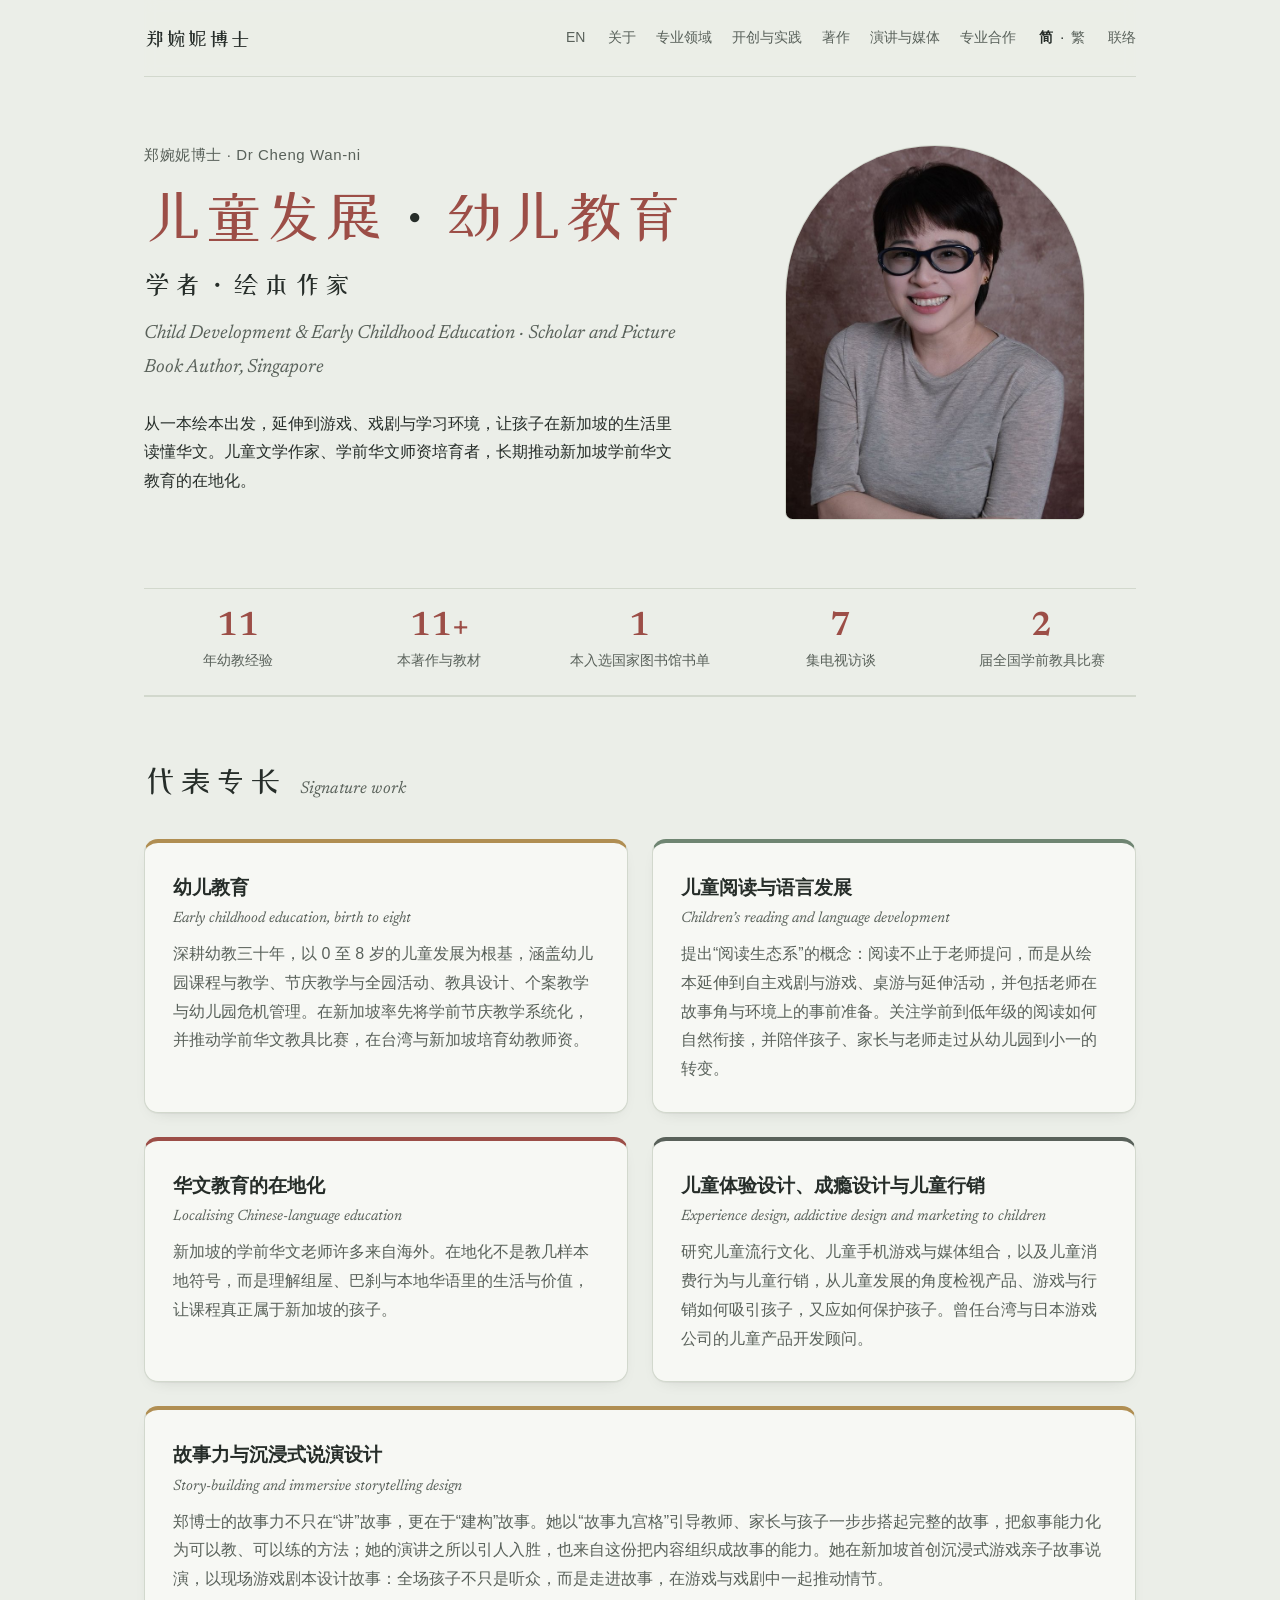
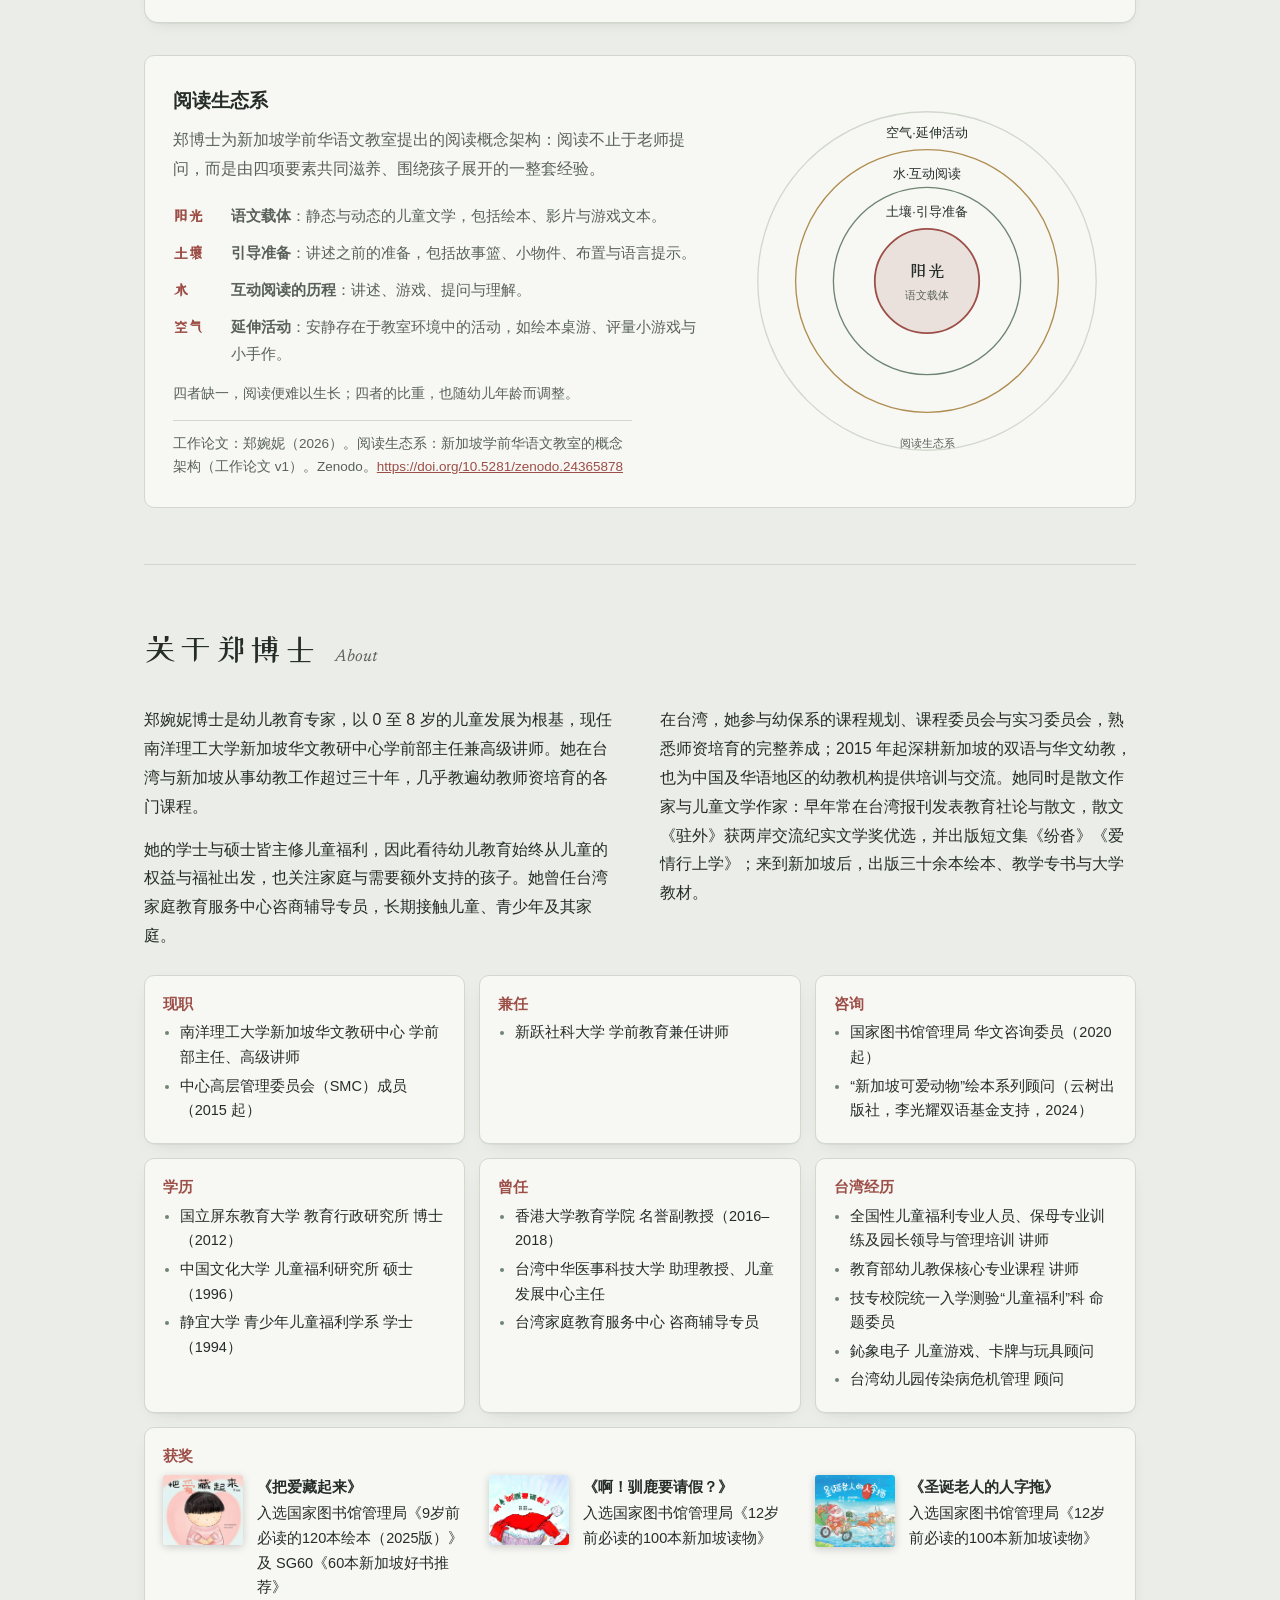
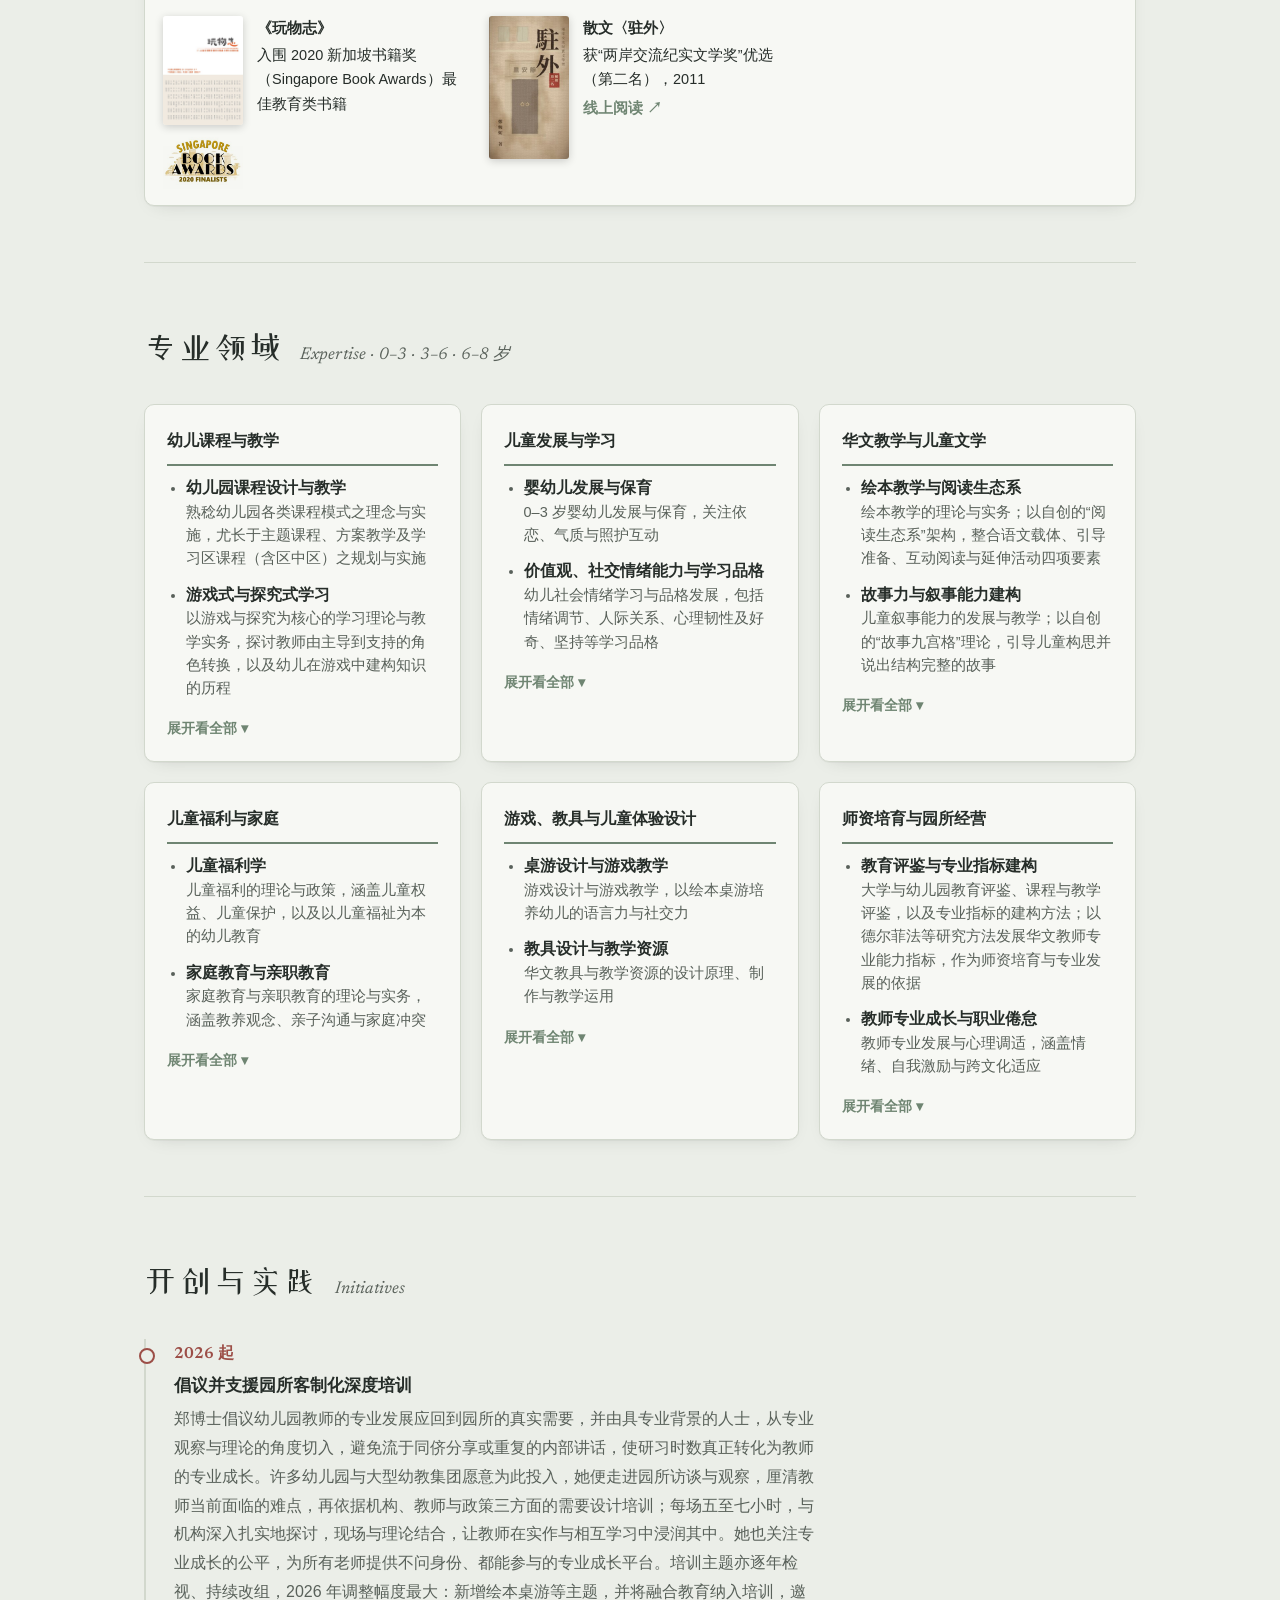
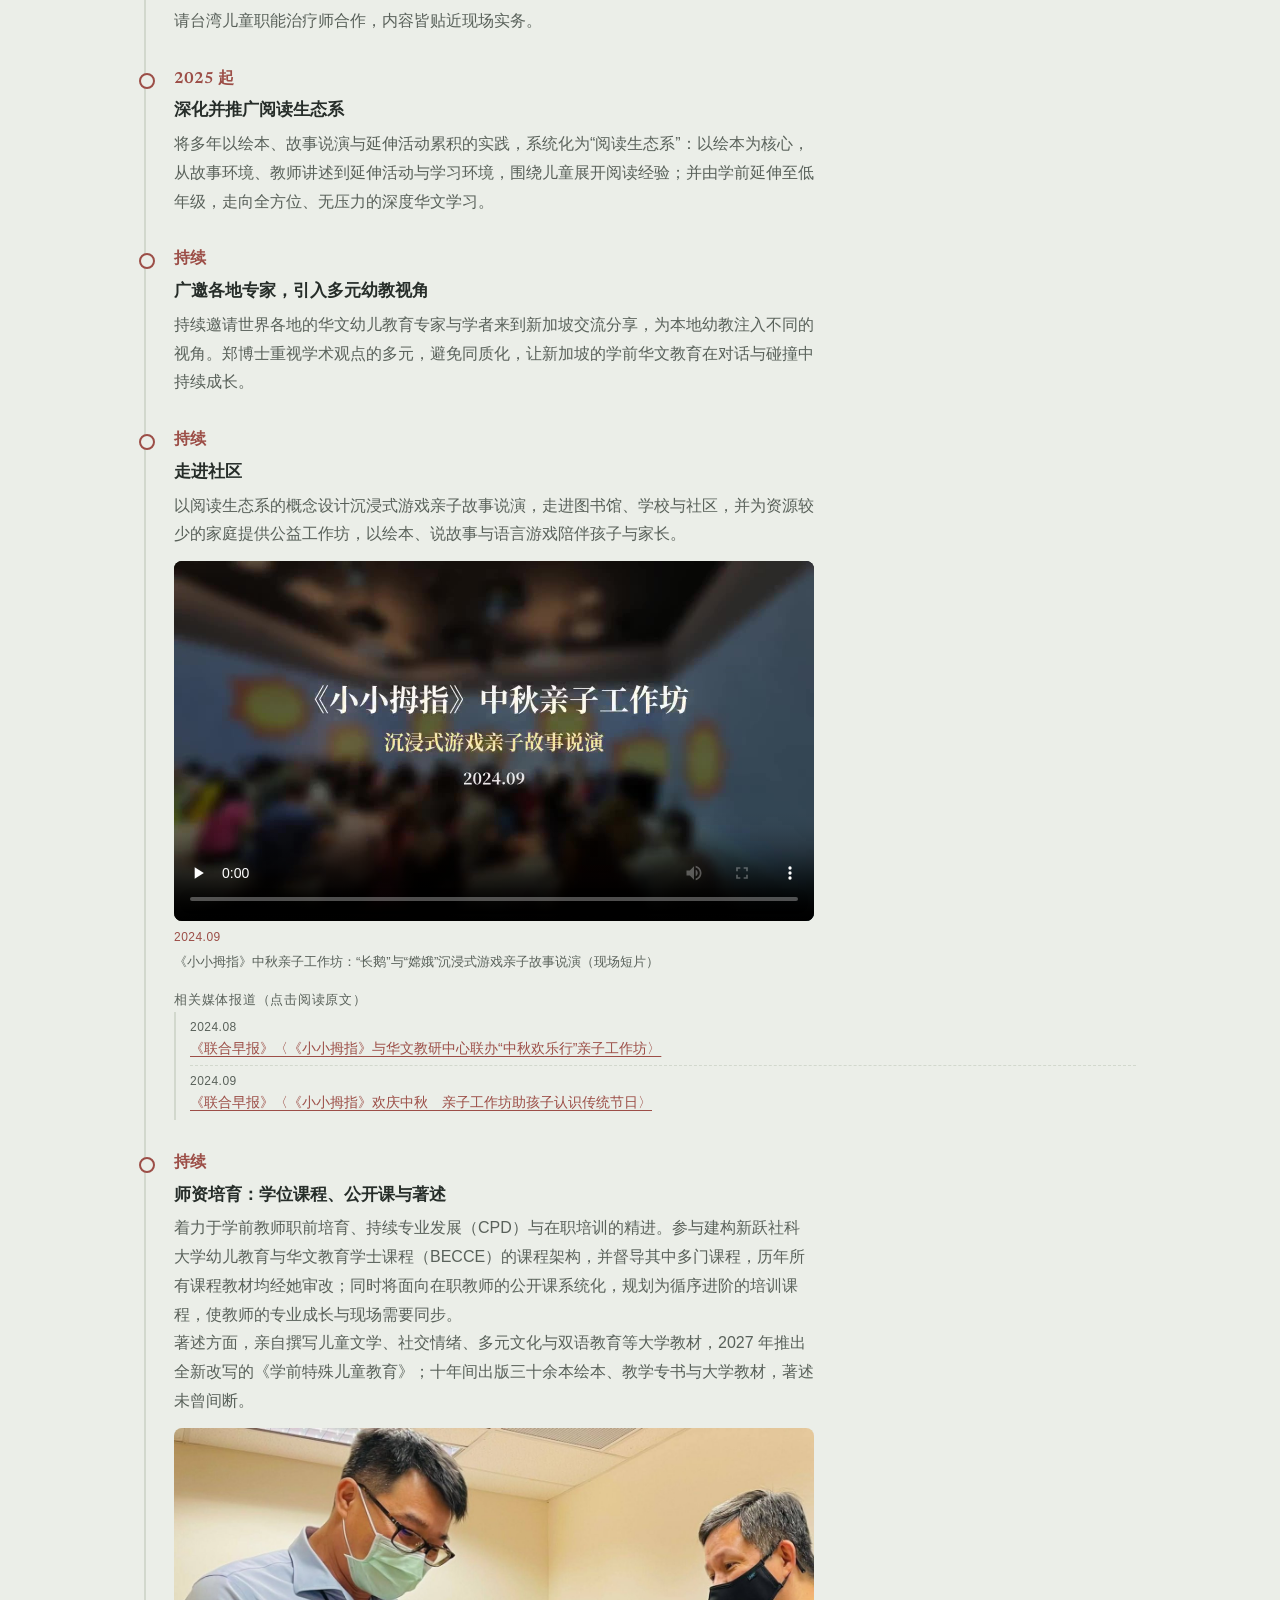
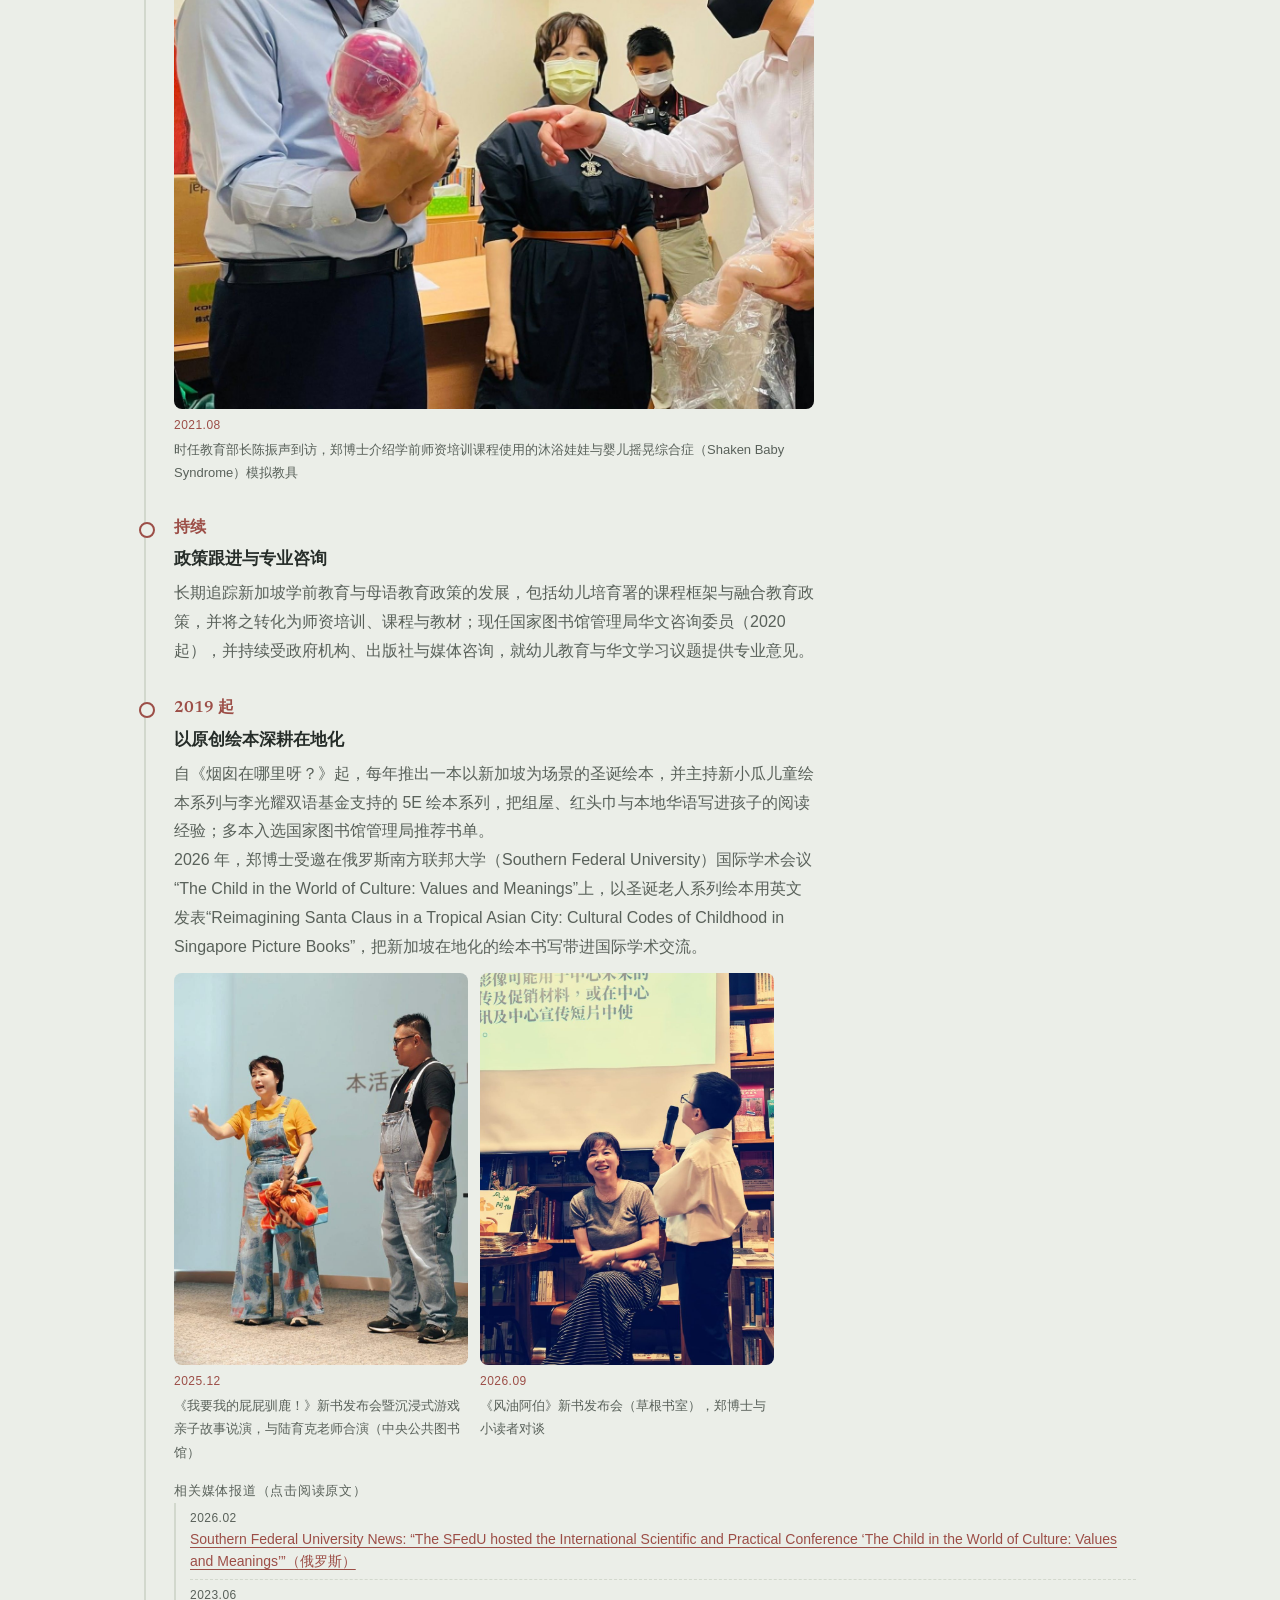
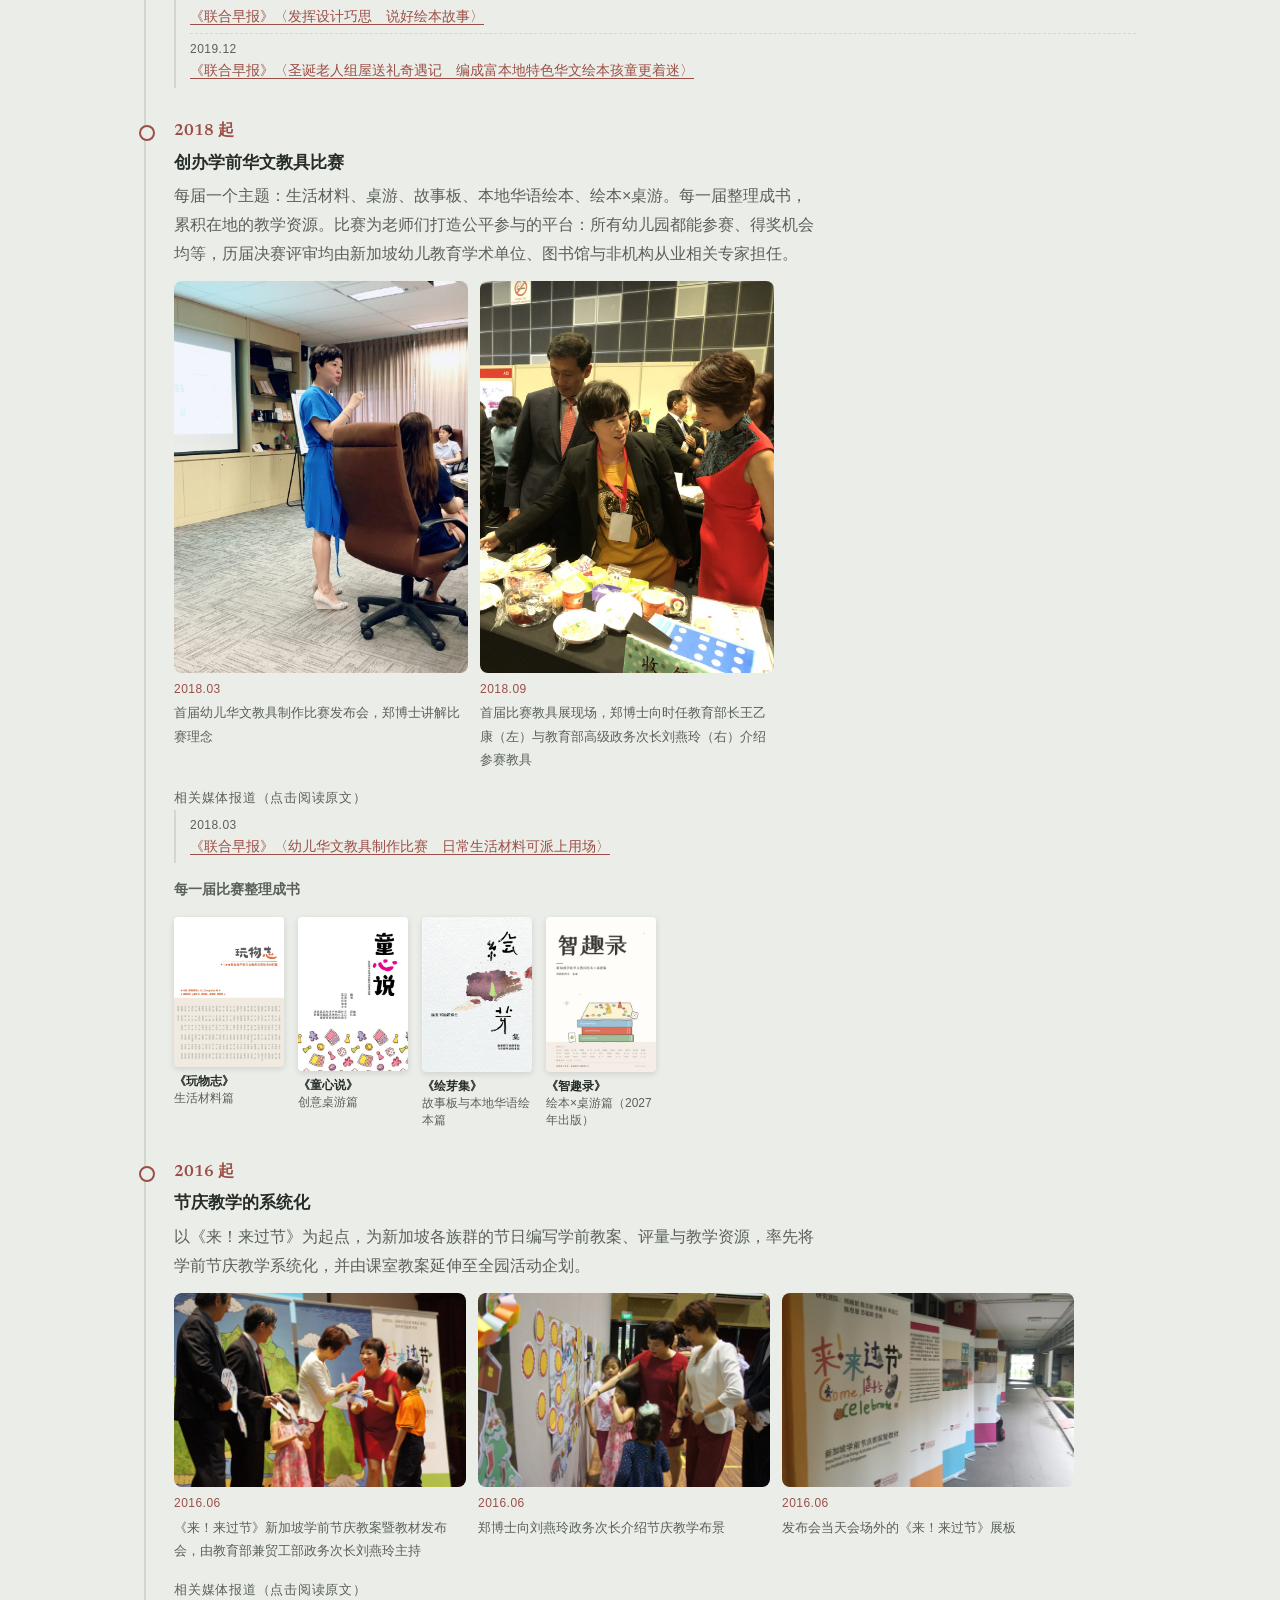
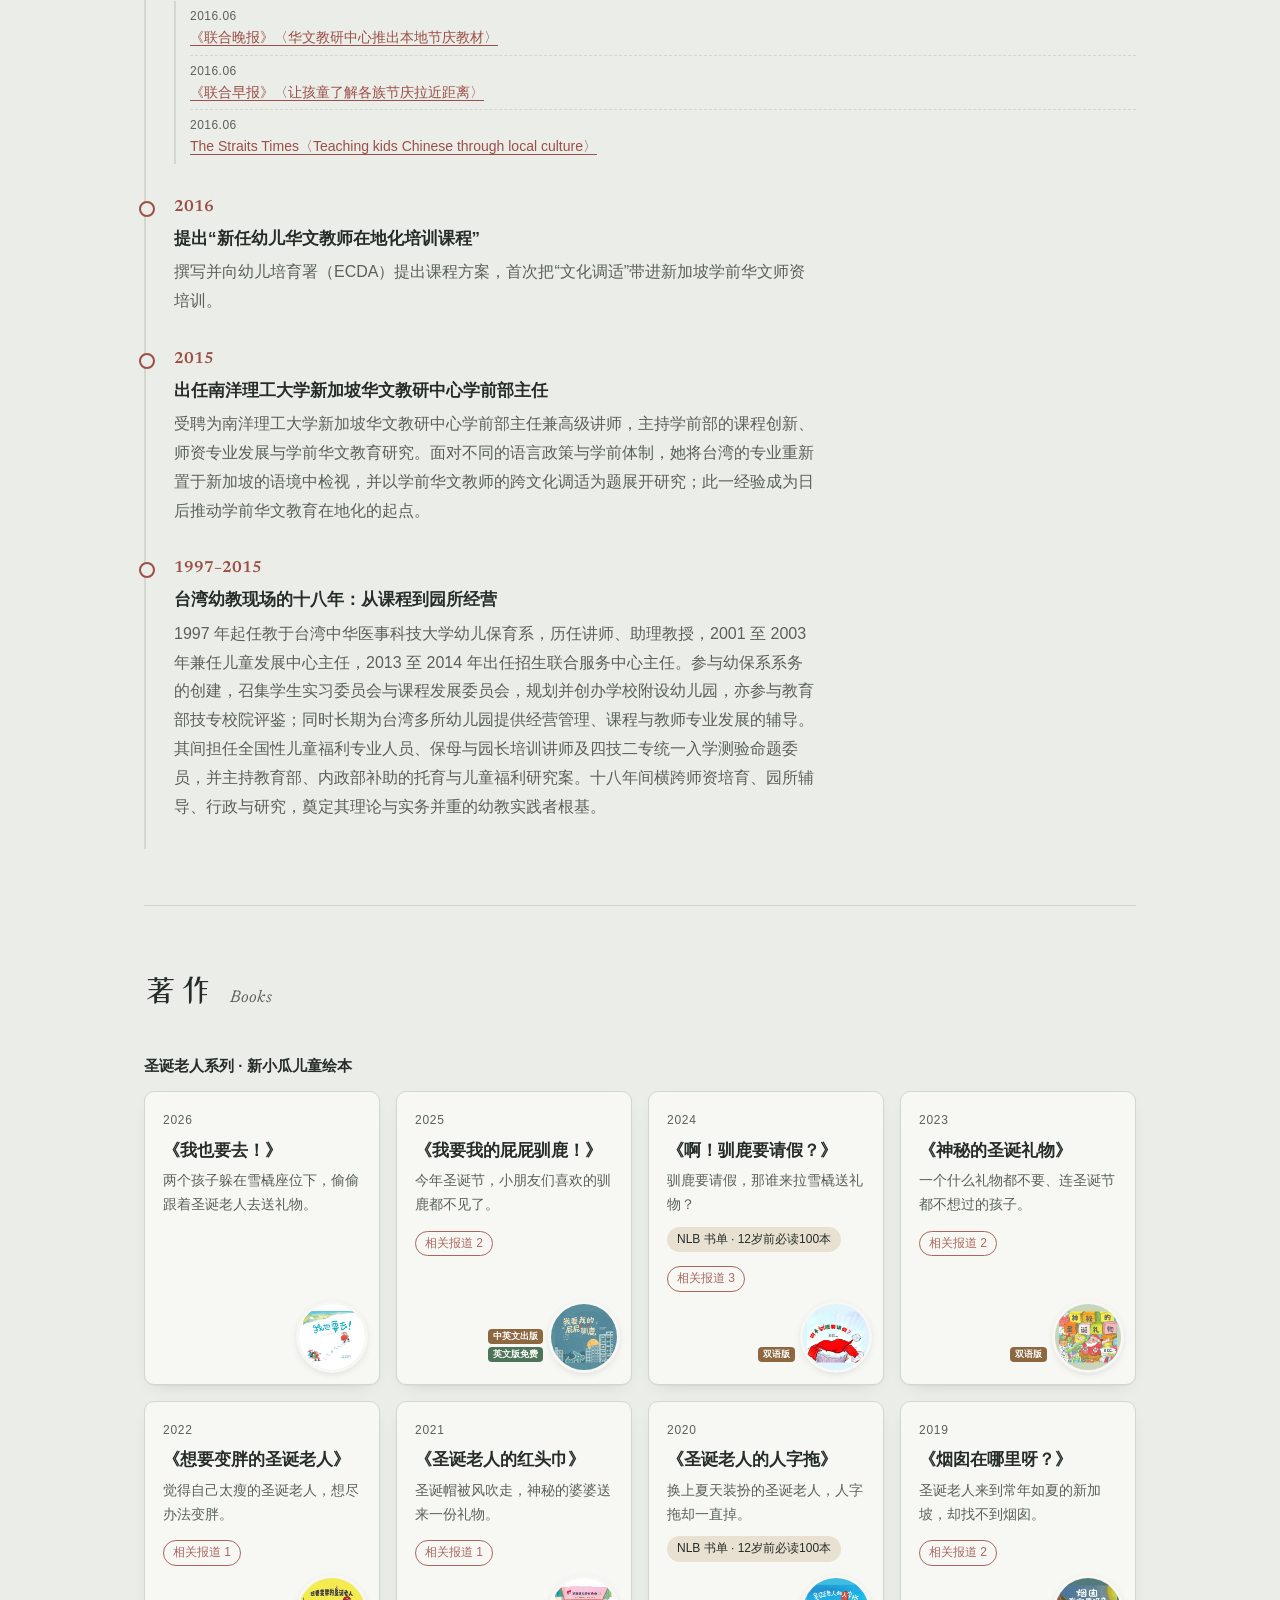
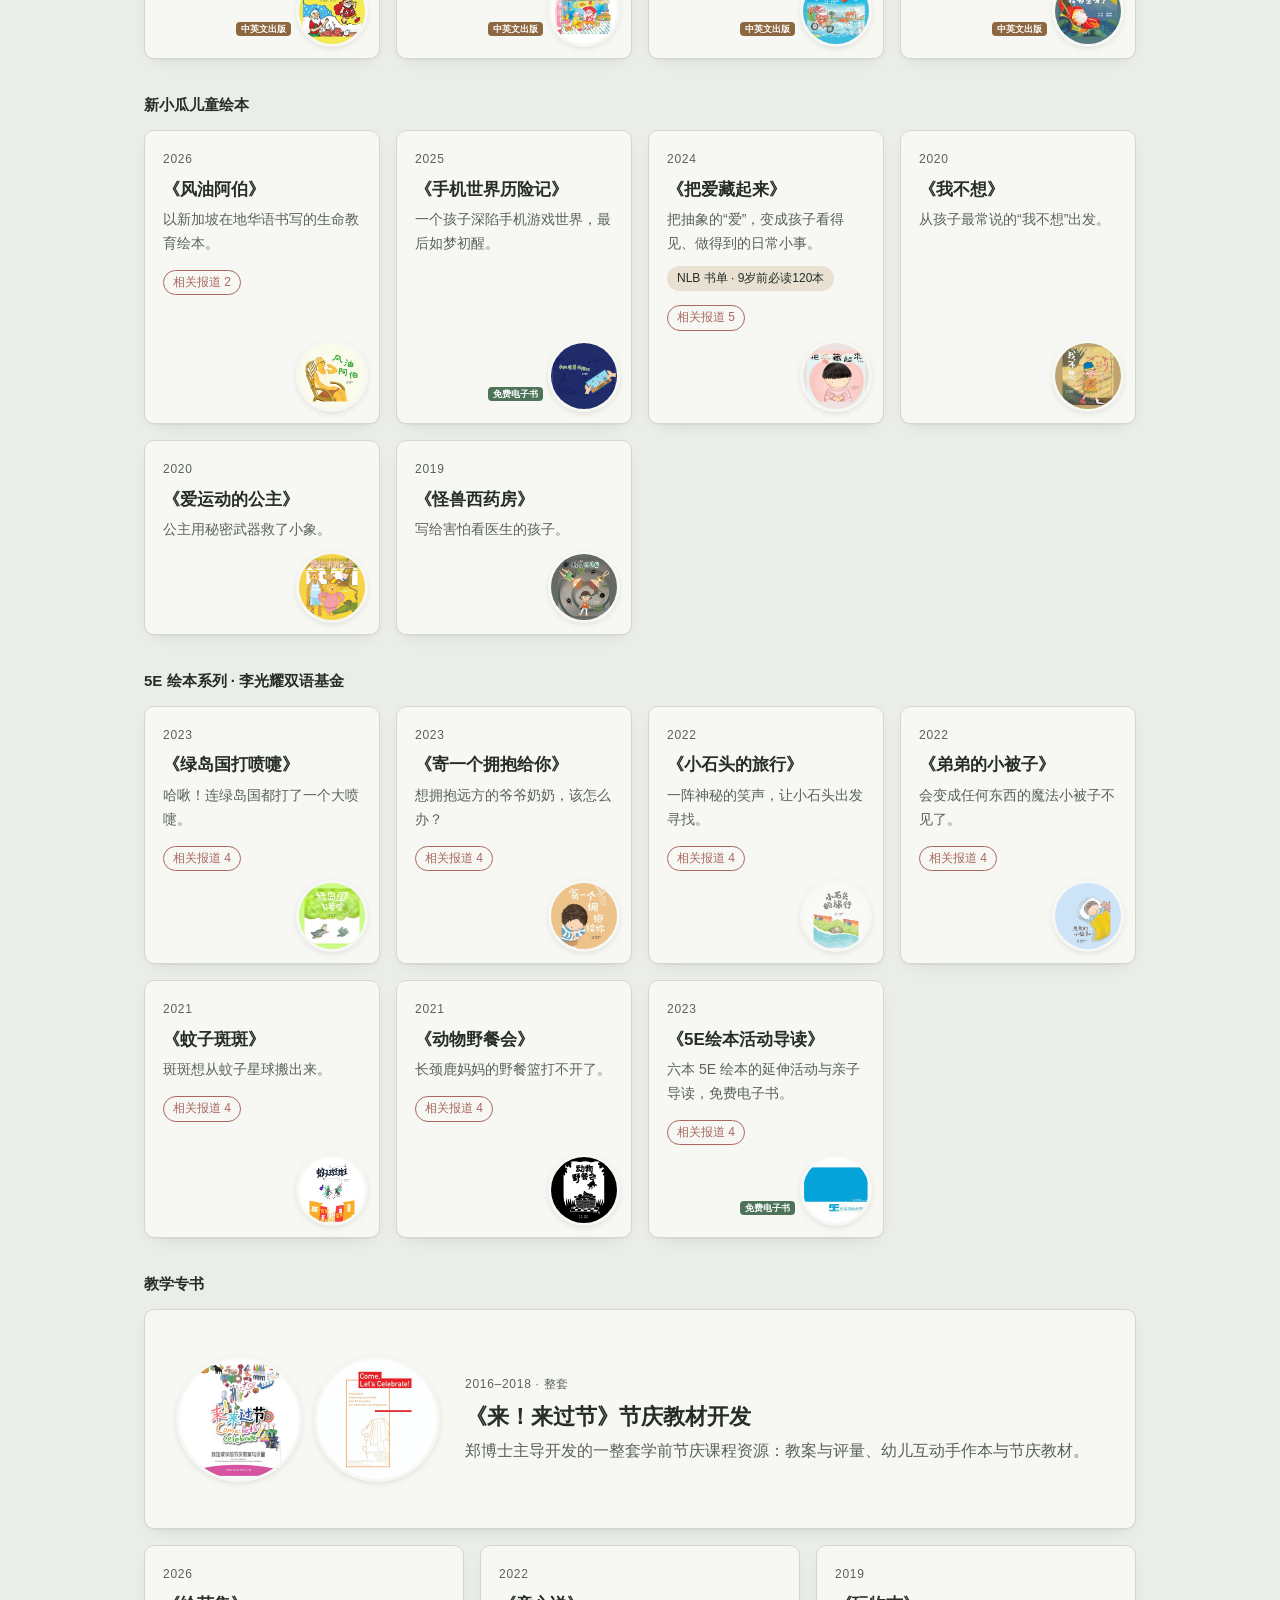
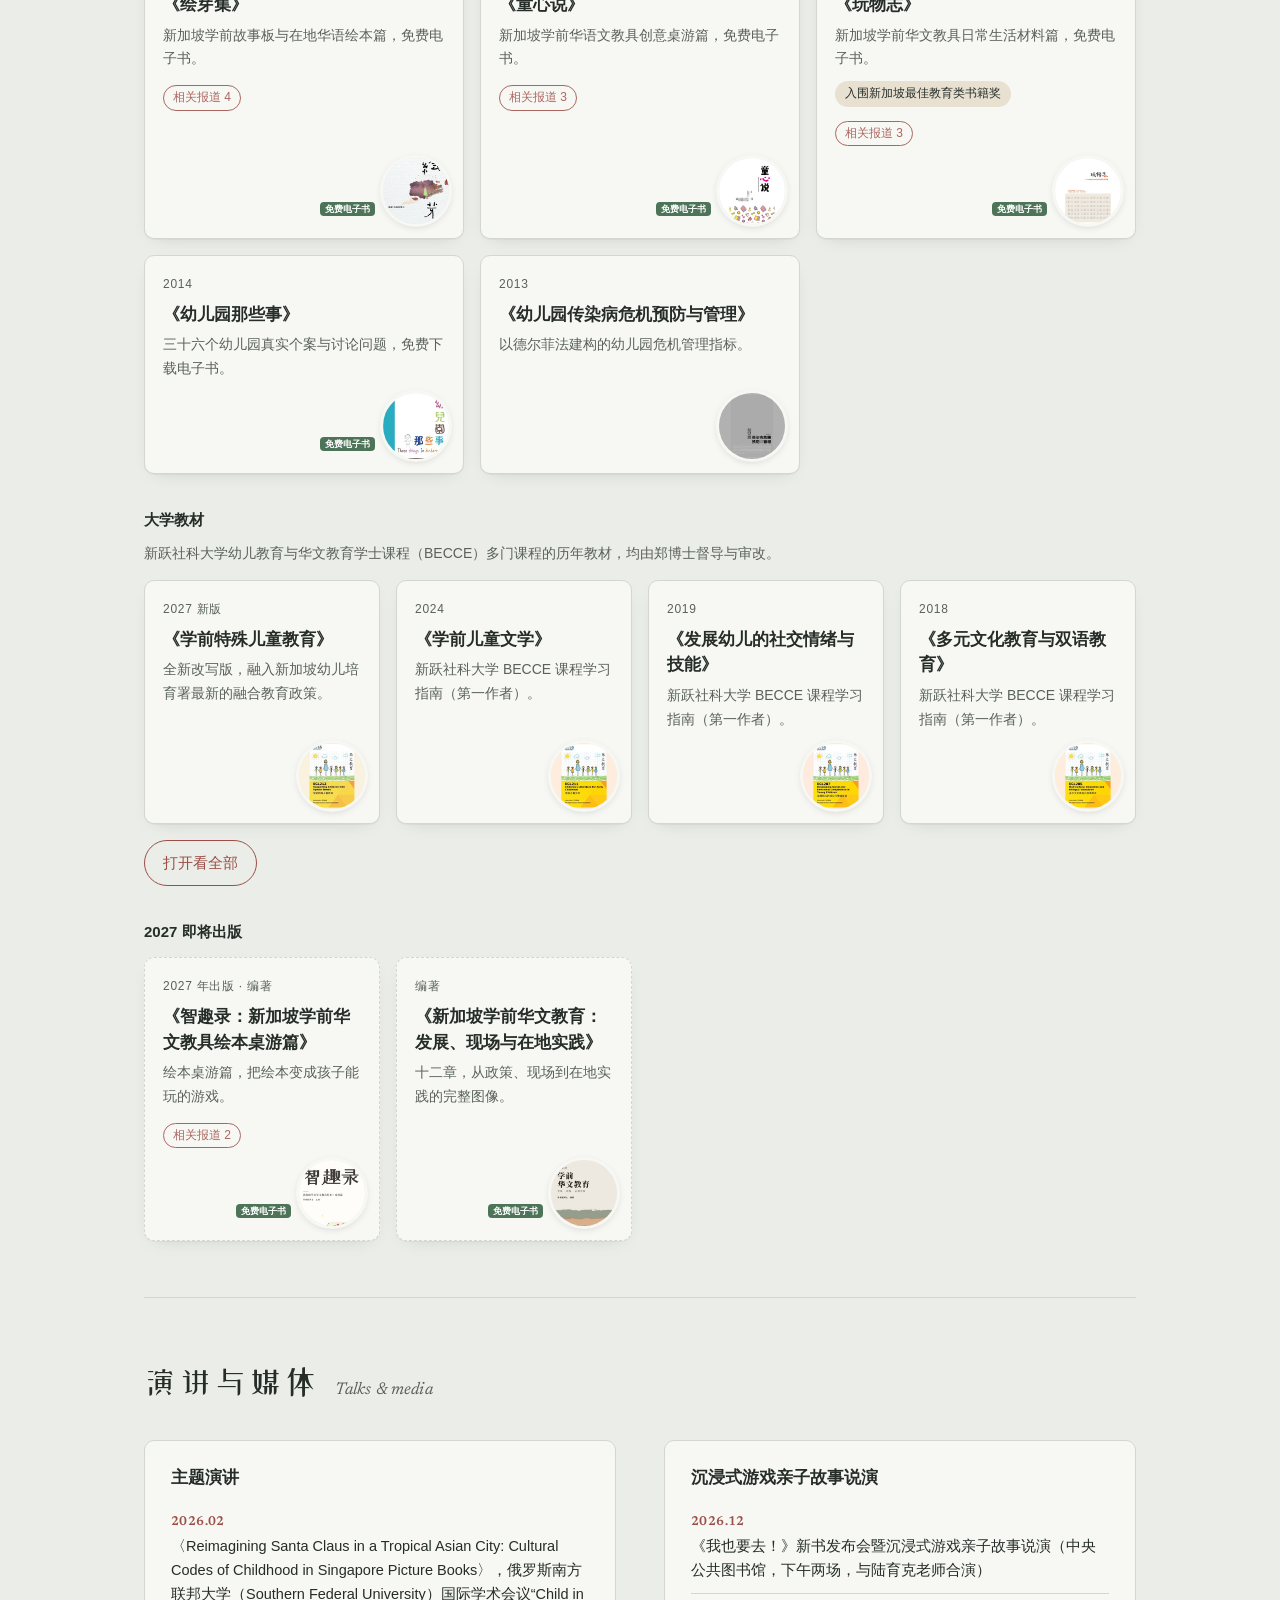
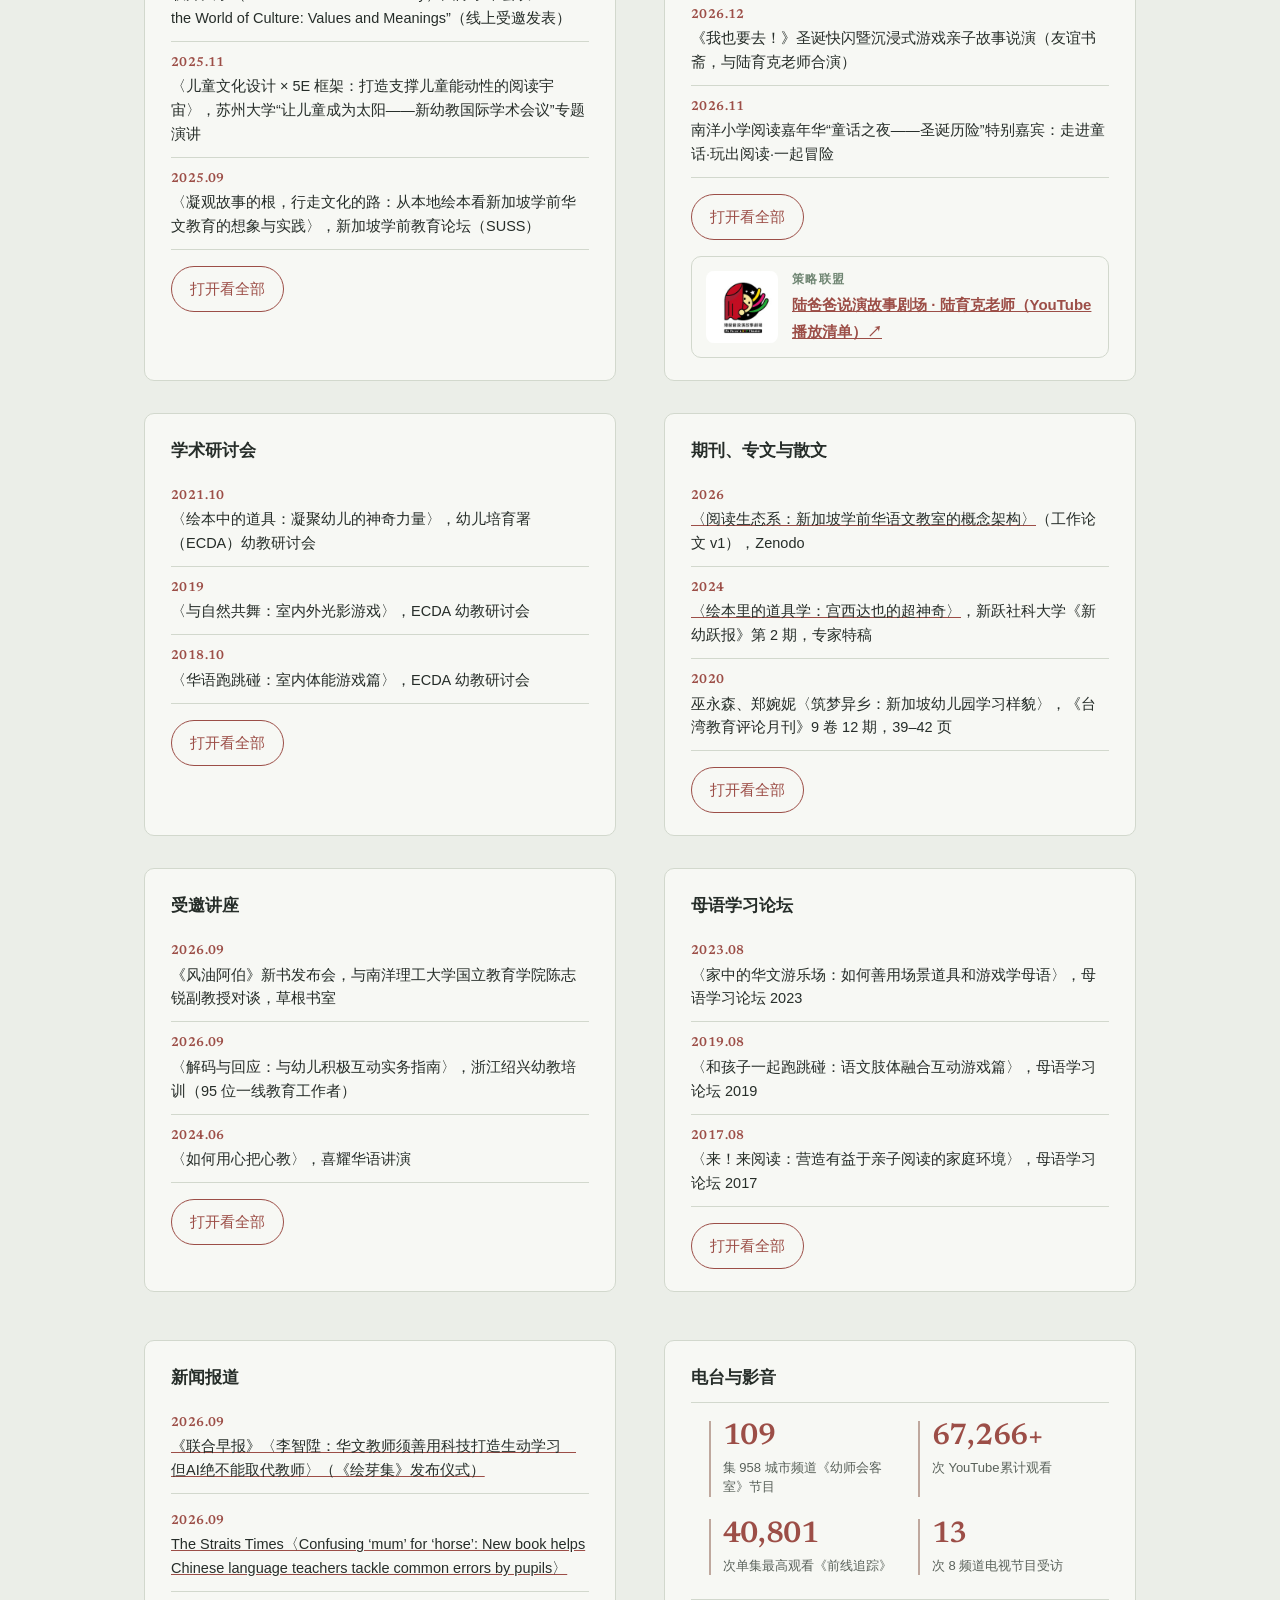
==== commit bd3fa303: "Remove standalone Huiya launch line from talks section Co-Authored-By: Claude Opus 5.5 <noreply@anth" ====
--- a/index.html
+++ b/index.html
@@ -10,7 +10,7 @@
 <link rel="alternate" hreflang="zh-Hans" href="https://drchengwanni.com/"><link rel="alternate" hreflang="zh-Hant" href="https://drchengwanni.com/zh-hant"><link rel="alternate" hreflang="en" href="https://drchengwanni.com/en"><link rel="alternate" hreflang="x-default" href="https://drchengwanni.com/">
 <meta property="og:type" content="profile"><meta property="og:title" content="郑婉妮博士 Dr Cheng Wan-ni｜儿童发展・幼儿教育学者・绘本作家"><meta property="og:description" content="郑婉妮博士（鄭婉妮，Dr Cheng Wan-ni / Cheng Wanni），南洋理工大学新加坡华文教研中心学前部主任兼高级讲师，幼儿教育与儿童文学专家，三十年幼教经验，出版三十余本绘本、教学专书与大学教材，提出“阅读生态系”，首创沉浸式游戏亲子故事说演。"><meta property="og:url" content="https://drchengwanni.com/"><meta property="og:image" content="https://drchengwanni.com/img/portrait.jpg">
 <meta property="og:site_name" content="Dr Cheng Wan-ni 鄭婉妮博士"><meta property="og:locale" content="zh_CN"><meta property="og:image:alt" content="郑婉妮博士 Dr Cheng Wan-ni｜儿童发展・幼儿教育学者・绘本作家"><meta name="twitter:card" content="summary_large_image"><meta name="twitter:title" content="郑婉妮博士 Dr Cheng Wan-ni｜儿童发展・幼儿教育学者・绘本作家"><meta name="twitter:description" content="郑婉妮博士（鄭婉妮，Dr Cheng Wan-ni / Cheng Wanni），南洋理工大学新加坡华文教研中心学前部主任兼高级讲师，幼儿教育与儿童文学专家，三十年幼教经验，出版三十余本绘本、教学专书与大学教材，提出“阅读生态系”，首创沉浸式游戏亲子故事说演。"><meta name="twitter:image" content="https://drchengwanni.com/img/portrait.jpg">
-<script type="application/ld+json">{"@context": "https://schema.org", "@graph": [{"@type": "ProfilePage", "@id": "https://drchengwanni.com/#profilepage", "url": "https://drchengwanni.com/", "name": "郑婉妮博士 Dr Cheng Wan-ni｜儿童发展・幼儿教育学者・绘本作家", "description": "郑婉妮博士（鄭婉妮，Dr Cheng Wan-ni / Cheng Wanni），南洋理工大学新加坡华文教研中心学前部主任兼高级讲师，幼儿教育与儿童文学专家，三十年幼教经验，出版三十余本绘本、教学专书与大学教材，提出“阅读生态系”，首创沉浸式游戏亲子故事说演。", "inLanguage": "zh-Hans", "mainEntity": {"@id": "https://drchengwanni.com/#person"}, "about": {"@id": "https://drchengwanni.com/#person"}, "isPartOf": {"@type": "WebSite", "@id": "https://drchengwanni.com/#website", "url": "https://drchengwanni.com/", "name": "Dr Cheng Wan-ni 鄭婉妮博士"}, "primaryImageOfPage": {"@type": "ImageObject", "url": "https://drchengwanni.com/img/portrait.jpg"}, "dateModified": "2026-11-26T16:17:10+08:00"}, {"@type": "Person", "name": "郑婉妮", "@id": "https://drchengwanni.com/#person", "alternateName": ["鄭婉妮", "鄭婉妮博士", "郑婉妮博士", "Dr Cheng Wan-ni", "Cheng Wan-ni", "Cheng Wanni", "Wanni Cheng", "Dr Cheng Wanni", "Wan-ni Cheng"], "image": "https://drchengwanni.com/img/portrait.jpg", "honorificPrefix": "Dr", "jobTitle": "Dean of Early Childhood Care and Education (ECCE) and Senior Lecturer", "worksFor": {"@type": "Organization", "name": "Singapore Centre for Chinese Language (SCCL) 新加坡华文教研中心", "parentOrganization": {"@type": "CollegeOrUniversity", "name": "Nanyang Technological University (NTU), Singapore 南洋理工大学"}}, "alumniOf": "National Pingtung University of Education", "url": "https://drchengwanni.com/", "knowsAbout": ["early childhood education", "children's literature", "Chinese reading", "picture books", "preschool Chinese language education", "board games for children", "storytelling", "narrative skills", "immersive story design", "沉浸式游戏亲子故事说演", "Dr Cheng's Storytelling and Play for Families"], "sameAs": ["https://orcid.org/0009-0001-5829-668X", "https://sccl.sg/en/about/staff/125-dean/182-dr-cheng-wan-ni", "https://www.sccl.sg/zh/about/staff-cn/126-dean/272-dr-cheng-wan-ni", "https://afcc.com.sg/2019/lightbox-speaker/cheng-wan-ni.html"], "identifier": {"@type": "PropertyValue", "propertyID": "ORCID", "value": "0009-0001-5829-668X"}, "affiliation": [{"@type": "Organization", "name": "Singapore University of Social Sciences (SUSS)", "description": "Adjunct Lecturer 兼任讲师"}], "description": "郑婉妮博士（鄭婉妮，Dr Cheng Wan-ni / Cheng Wanni），南洋理工大学新加坡华文教研中心学前部主任兼高级讲师，幼儿教育与儿童文学专家，三十年幼教经验，出版三十余本绘本、教学专书与大学教材，提出“阅读生态系”，首创沉浸式游戏亲子故事说演。"}, {"@type": "Book", "name": "烟囱在哪里呀？", "alternateName": "Where's the Chimney?", "author": {"@id": "https://drchengwanni.com/#person"}}, {"@type": "Book", "name": "圣诞老人的人字拖", "alternateName": "Santa's Flip-Flops", "author": {"@id": "https://drchengwanni.com/#person"}}, {"@type": "Book", "name": "圣诞老人的红头巾", "alternateName": "Santa's Red Headscarf", "author": {"@id": "https://drchengwanni.com/#person"}}, {"@type": "Book", "name": "想要变胖的圣诞老人", "alternateName": "Santa Wants to Get Fat", "author": {"@id": "https://drchengwanni.com/#person"}}, {"@type": "Book", "name": "神秘的圣诞礼物", "alternateName": "The Mysterious Christmas Gift", "author": {"@id": "https://drchengwanni.com/#person"}}, {"@type": "Book", "name": "啊！驯鹿要请假？", "alternateName": "Oh Dear! Santa's Reindeers Need a Break", "author": {"@id": "https://drchengwanni.com/#person"}}, {"@type": "Book", "name": "我要我的屁屁驯鹿！", "alternateName": "I Want My Farty Reindeer!", "author": {"@id": "https://drchengwanni.com/#person"}}, {"@type": "Book", "name": "我也要去！", "alternateName": "I Want to Go Too!", "author": {"@id": "https://drchengwanni.com/#person"}}, {"@type": "Book", "name": "风油阿伯", "alternateName": "Uncle Feng You", "author": {"@id": "https://drchengwanni.com/#person"}}, {"@type": "Book", "name": "把爱藏起来", "alternateName": "What is Love?", "author": {"@id": "https://drchengwanni.com/#person"}}, {"@type": "Book", "name": "手机世界历险记", "alternateName": "Lost in Screen World", "author": {"@id": "https://drchengwanni.com/#person"}}, {"@type": "Book", "name": "我不想", "author": {"@id": "https://drchengwanni.com/#person"}}, {"@type": "Book", "name": "怪兽西药房", "author": {"@id": "https://drchengwanni.com/#person"}}, {"@type": "Book", "name": "爱运动的公主", "alternateName": "The Princess Who Likes to Exercise", "author": {"@id": "https://drchengwanni.com/#person"}}, {"@type": "Book", "name": "绿岛国打喷嚏", "alternateName": "Ah-Choo!", "author": {"@id": "https://drchengwanni.com/#person"}}, {"@type": "Book", "name": "蚊子斑斑", "alternateName": "Mozzie Finds a New Home", "author": {"@id": "https://drchengwanni.com/#person"}}, {"@type": "Book", "name": "动物野餐会", "alternateName": "The Animals' Picnic", "author": {"@id": "https://drchengwanni.com/#person"}}, {"@type": "Book", "name": "小石头的旅行", "author": {"@id": "https://drchengwanni.com/#person"}}, {"@type": "Book", "name": "寄一个拥抱给你", "alternateName": "A Hug for You!", "author": {"@id": "https://drchengwanni.com/#person"}}, {"@type": "Book", "name": "弟弟的小被子", "alternateName": "My Blankie", "author": {"@id": "https://drchengwanni.com/#person"}}, {"@type": "Book", "name": "5E绘本活动导读", "alternateName": "The 5E Teaching Guide: Activities for Teachers and Parents to Facilitate Chinese Language Learning", "author": {"@id": "https://drchengwanni.com/#person"}}, {"@type": "Book", "name": "来！来过节节庆教材开发", "alternateName": "Come, Let's Celebrate! Festival Teaching Resources", "author": {"@id": "https://drchengwanni.com/#person"}}, {"@type": "Book", "name": "来！来过节英文版", "alternateName": "Come, Let's Celebrate! Preschool Teaching Activities and Evaluation for Festivals of Singapore", "author": {"@id": "https://drchengwanni.com/#person"}}, {"@type": "Book", "name": "玩物志", "author": {"@id": "https://drchengwanni.com/#person"}}, {"@type": "Book", "name": "童心说", "author": {"@id": "https://drchengwanni.com/#person"}}, {"@type": "Book", "name": "绘芽集", "author": {"@id": "https://drchengwanni.com/#person"}}, {"@type": "Book", "name": "幼儿园那些事", "alternateName": "Those Things in Kindergarten", "author": {"@id": "https://drchengwanni.com/#person"}}, {"@type": "Book", "name": "幼儿园传染病危机预防与管理", "alternateName": "Crisis Prevention and Management of Infectious Diseases for Child Care Centers", "author": {"@id": "https://drchengwanni.com/#person"}}, {"@type": "Book", "name": "学前儿童文学", "alternateName": "Children's Literature for Early Childhood", "author": {"@id": "https://drchengwanni.com/#person"}}, {"@type": "Book", "name": "发展幼儿的社交情绪与技能", "alternateName": "Developing Social and Emotional Competence in Young Children", "author": {"@id": "https://drchengwanni.com/#person"}}, {"@type": "Book", "name": "多元文化教育与双语教育", "alternateName": "Multicultural Education and Bilingual Education", "author": {"@id": "https://drchengwanni.com/#person"}}, {"@type": "Book", "name": "学前特殊儿童教育", "alternateName": "Supporting Children with Special Needs", "author": {"@id": "https://drchengwanni.com/#person"}}, {"@type": "Book", "name": "幼儿阶段的戏剧与华语文教学", "alternateName": "Early Childhood Creative Drama and Chinese Language Education", "author": {"@id": "https://drchengwanni.com/#person"}}, {"@type": "Book", "name": "学前资讯科技和华文教学的整合", "alternateName": "Integrating ICT in Teaching and Learning Chinese in Early Childhood Education", "author": {"@id": "https://drchengwanni.com/#person"}}, {"@type": "Book", "name": "儿童发展评量", "alternateName": "Assessment and Intervention", "author": {"@id": "https://drchengwanni.com/#person"}}, {"@type": "Book", "name": "学前教育科研方法", "alternateName": "Research Methods for Early Childhood Education", "author": {"@id": "https://drchengwanni.com/#person"}}, {"@type": "Book", "name": "新加坡学前华文教育：发展、现场与在地实践", "author": {"@id": "https://drchengwanni.com/#person"}}, {"@type": "Book", "name": "智趣录：新加坡学前华文教具绘本桌游篇", "author": {"@id": "https://drchengwanni.com/#person"}}, {"@type": "ScholarlyArticle", "name": "阅读生态系：新加坡学前华语文教室的概念架构（工作论文 v1）", "alternateName": "Reading ecosystem: A conceptual framework for Singapore preschool Chinese-language classrooms", "datePublished": "2026", "publisher": {"@type": "Organization", "name": "Zenodo"}, "identifier": "https://doi.org/10.5281/zenodo.24365878", "url": "https://doi.org/10.5281/zenodo.24365878", "author": {"@id": "https://drchengwanni.com/#person"}}]}</script>
+<script type="application/ld+json">{"@context": "https://schema.org", "@graph": [{"@type": "ProfilePage", "@id": "https://drchengwanni.com/#profilepage", "url": "https://drchengwanni.com/", "name": "郑婉妮博士 Dr Cheng Wan-ni｜儿童发展・幼儿教育学者・绘本作家", "description": "郑婉妮博士（鄭婉妮，Dr Cheng Wan-ni / Cheng Wanni），南洋理工大学新加坡华文教研中心学前部主任兼高级讲师，幼儿教育与儿童文学专家，三十年幼教经验，出版三十余本绘本、教学专书与大学教材，提出“阅读生态系”，首创沉浸式游戏亲子故事说演。", "inLanguage": "zh-Hans", "mainEntity": {"@id": "https://drchengwanni.com/#person"}, "about": {"@id": "https://drchengwanni.com/#person"}, "isPartOf": {"@type": "WebSite", "@id": "https://drchengwanni.com/#website", "url": "https://drchengwanni.com/", "name": "Dr Cheng Wan-ni 鄭婉妮博士"}, "primaryImageOfPage": {"@type": "ImageObject", "url": "https://drchengwanni.com/img/portrait.jpg"}, "dateModified": "2026-11-26T16:26:14+08:00"}, {"@type": "Person", "name": "郑婉妮", "@id": "https://drchengwanni.com/#person", "alternateName": ["鄭婉妮", "鄭婉妮博士", "郑婉妮博士", "Dr Cheng Wan-ni", "Cheng Wan-ni", "Cheng Wanni", "Wanni Cheng", "Dr Cheng Wanni", "Wan-ni Cheng"], "image": "https://drchengwanni.com/img/portrait.jpg", "honorificPrefix": "Dr", "jobTitle": "Dean of Early Childhood Care and Education (ECCE) and Senior Lecturer", "worksFor": {"@type": "Organization", "name": "Singapore Centre for Chinese Language (SCCL) 新加坡华文教研中心", "parentOrganization": {"@type": "CollegeOrUniversity", "name": "Nanyang Technological University (NTU), Singapore 南洋理工大学"}}, "alumniOf": "National Pingtung University of Education", "url": "https://drchengwanni.com/", "knowsAbout": ["early childhood education", "children's literature", "Chinese reading", "picture books", "preschool Chinese language education", "board games for children", "storytelling", "narrative skills", "immersive story design", "沉浸式游戏亲子故事说演", "Dr Cheng's Storytelling and Play for Families"], "sameAs": ["https://orcid.org/0009-0001-5829-668X", "https://sccl.sg/en/about/staff/125-dean/182-dr-cheng-wan-ni", "https://www.sccl.sg/zh/about/staff-cn/126-dean/272-dr-cheng-wan-ni", "https://afcc.com.sg/2019/lightbox-speaker/cheng-wan-ni.html"], "identifier": {"@type": "PropertyValue", "propertyID": "ORCID", "value": "0009-0001-5829-668X"}, "affiliation": [{"@type": "Organization", "name": "Singapore University of Social Sciences (SUSS)", "description": "Adjunct Lecturer 兼任讲师"}], "description": "郑婉妮博士（鄭婉妮，Dr Cheng Wan-ni / Cheng Wanni），南洋理工大学新加坡华文教研中心学前部主任兼高级讲师，幼儿教育与儿童文学专家，三十年幼教经验，出版三十余本绘本、教学专书与大学教材，提出“阅读生态系”，首创沉浸式游戏亲子故事说演。"}, {"@type": "Book", "name": "烟囱在哪里呀？", "alternateName": "Where's the Chimney?", "author": {"@id": "https://drchengwanni.com/#person"}}, {"@type": "Book", "name": "圣诞老人的人字拖", "alternateName": "Santa's Flip-Flops", "author": {"@id": "https://drchengwanni.com/#person"}}, {"@type": "Book", "name": "圣诞老人的红头巾", "alternateName": "Santa's Red Headscarf", "author": {"@id": "https://drchengwanni.com/#person"}}, {"@type": "Book", "name": "想要变胖的圣诞老人", "alternateName": "Santa Wants to Get Fat", "author": {"@id": "https://drchengwanni.com/#person"}}, {"@type": "Book", "name": "神秘的圣诞礼物", "alternateName": "The Mysterious Christmas Gift", "author": {"@id": "https://drchengwanni.com/#person"}}, {"@type": "Book", "name": "啊！驯鹿要请假？", "alternateName": "Oh Dear! Santa's Reindeers Need a Break", "author": {"@id": "https://drchengwanni.com/#person"}}, {"@type": "Book", "name": "我要我的屁屁驯鹿！", "alternateName": "I Want My Farty Reindeer!", "author": {"@id": "https://drchengwanni.com/#person"}}, {"@type": "Book", "name": "我也要去！", "alternateName": "I Want to Go Too!", "author": {"@id": "https://drchengwanni.com/#person"}}, {"@type": "Book", "name": "风油阿伯", "alternateName": "Uncle Feng You", "author": {"@id": "https://drchengwanni.com/#person"}}, {"@type": "Book", "name": "把爱藏起来", "alternateName": "What is Love?", "author": {"@id": "https://drchengwanni.com/#person"}}, {"@type": "Book", "name": "手机世界历险记", "alternateName": "Lost in Screen World", "author": {"@id": "https://drchengwanni.com/#person"}}, {"@type": "Book", "name": "我不想", "author": {"@id": "https://drchengwanni.com/#person"}}, {"@type": "Book", "name": "怪兽西药房", "author": {"@id": "https://drchengwanni.com/#person"}}, {"@type": "Book", "name": "爱运动的公主", "alternateName": "The Princess Who Likes to Exercise", "author": {"@id": "https://drchengwanni.com/#person"}}, {"@type": "Book", "name": "绿岛国打喷嚏", "alternateName": "Ah-Choo!", "author": {"@id": "https://drchengwanni.com/#person"}}, {"@type": "Book", "name": "蚊子斑斑", "alternateName": "Mozzie Finds a New Home", "author": {"@id": "https://drchengwanni.com/#person"}}, {"@type": "Book", "name": "动物野餐会", "alternateName": "The Animals' Picnic", "author": {"@id": "https://drchengwanni.com/#person"}}, {"@type": "Book", "name": "小石头的旅行", "author": {"@id": "https://drchengwanni.com/#person"}}, {"@type": "Book", "name": "寄一个拥抱给你", "alternateName": "A Hug for You!", "author": {"@id": "https://drchengwanni.com/#person"}}, {"@type": "Book", "name": "弟弟的小被子", "alternateName": "My Blankie", "author": {"@id": "https://drchengwanni.com/#person"}}, {"@type": "Book", "name": "5E绘本活动导读", "alternateName": "The 5E Teaching Guide: Activities for Teachers and Parents to Facilitate Chinese Language Learning", "author": {"@id": "https://drchengwanni.com/#person"}}, {"@type": "Book", "name": "来！来过节节庆教材开发", "alternateName": "Come, Let's Celebrate! Festival Teaching Resources", "author": {"@id": "https://drchengwanni.com/#person"}}, {"@type": "Book", "name": "来！来过节英文版", "alternateName": "Come, Let's Celebrate! Preschool Teaching Activities and Evaluation for Festivals of Singapore", "author": {"@id": "https://drchengwanni.com/#person"}}, {"@type": "Book", "name": "玩物志", "author": {"@id": "https://drchengwanni.com/#person"}}, {"@type": "Book", "name": "童心说", "author": {"@id": "https://drchengwanni.com/#person"}}, {"@type": "Book", "name": "绘芽集", "author": {"@id": "https://drchengwanni.com/#person"}}, {"@type": "Book", "name": "幼儿园那些事", "alternateName": "Those Things in Kindergarten", "author": {"@id": "https://drchengwanni.com/#person"}}, {"@type": "Book", "name": "幼儿园传染病危机预防与管理", "alternateName": "Crisis Prevention and Management of Infectious Diseases for Child Care Centers", "author": {"@id": "https://drchengwanni.com/#person"}}, {"@type": "Book", "name": "学前儿童文学", "alternateName": "Children's Literature for Early Childhood", "author": {"@id": "https://drchengwanni.com/#person"}}, {"@type": "Book", "name": "发展幼儿的社交情绪与技能", "alternateName": "Developing Social and Emotional Competence in Young Children", "author": {"@id": "https://drchengwanni.com/#person"}}, {"@type": "Book", "name": "多元文化教育与双语教育", "alternateName": "Multicultural Education and Bilingual Education", "author": {"@id": "https://drchengwanni.com/#person"}}, {"@type": "Book", "name": "学前特殊儿童教育", "alternateName": "Supporting Children with Special Needs", "author": {"@id": "https://drchengwanni.com/#person"}}, {"@type": "Book", "name": "幼儿阶段的戏剧与华语文教学", "alternateName": "Early Childhood Creative Drama and Chinese Language Education", "author": {"@id": "https://drchengwanni.com/#person"}}, {"@type": "Book", "name": "学前资讯科技和华文教学的整合", "alternateName": "Integrating ICT in Teaching and Learning Chinese in Early Childhood Education", "author": {"@id": "https://drchengwanni.com/#person"}}, {"@type": "Book", "name": "儿童发展评量", "alternateName": "Assessment and Intervention", "author": {"@id": "https://drchengwanni.com/#person"}}, {"@type": "Book", "name": "学前教育科研方法", "alternateName": "Research Methods for Early Childhood Education", "author": {"@id": "https://drchengwanni.com/#person"}}, {"@type": "Book", "name": "新加坡学前华文教育：发展、现场与在地实践", "author": {"@id": "https://drchengwanni.com/#person"}}, {"@type": "Book", "name": "智趣录：新加坡学前华文教具绘本桌游篇", "author": {"@id": "https://drchengwanni.com/#person"}}, {"@type": "ScholarlyArticle", "name": "阅读生态系：新加坡学前华语文教室的概念架构（工作论文 v1）", "alternateName": "Reading ecosystem: A conceptual framework for Singapore preschool Chinese-language classrooms", "datePublished": "2026", "publisher": {"@type": "Organization", "name": "Zenodo"}, "identifier": "https://doi.org/10.5281/zenodo.24365878", "url": "https://doi.org/10.5281/zenodo.24365878", "author": {"@id": "https://drchengwanni.com/#person"}}]}</script>
 <meta name="msvalidate.01" content="65DCB80CF857319ACE1B2F95756CDE15" />
 <link rel="stylesheet" href="fonts/fonts.css">
 <style>
@@ -605,7 +605,6 @@
 
   <section id="media">
     <div class="sechead"><h2>演讲与媒体</h2><span>Talks &amp; media</span></div>
-    <p class="tlmedia" style="font-size:14px;margin:0 0 16px">2026.09　第八届“华文作为第二语言之教与学”国际研讨会上，与教育部长李智陞等共同发布《绘芽集》（<a href="img/2026-09-huiya-launch.jpg" target="_blank" rel="noopener">点击看照片</a>）</p>
 
     <div class="talkgrid">
       <div>
